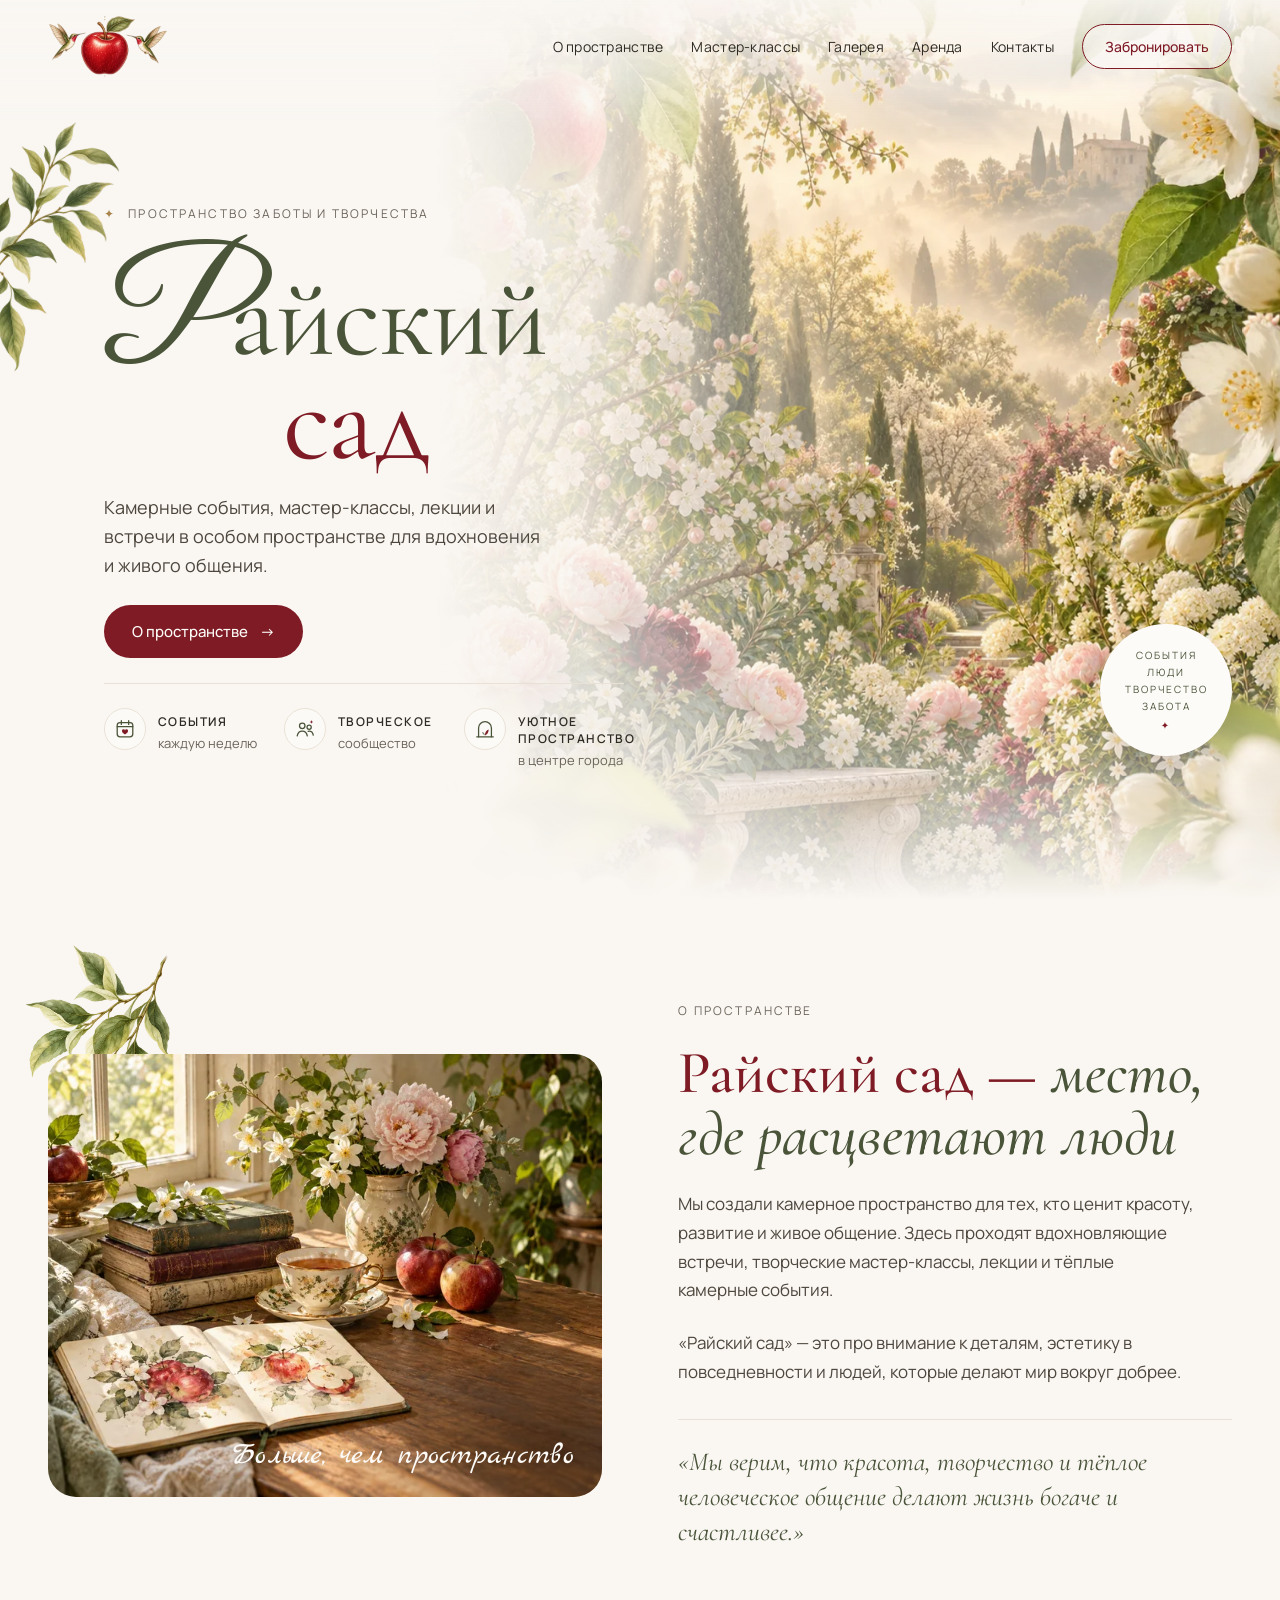
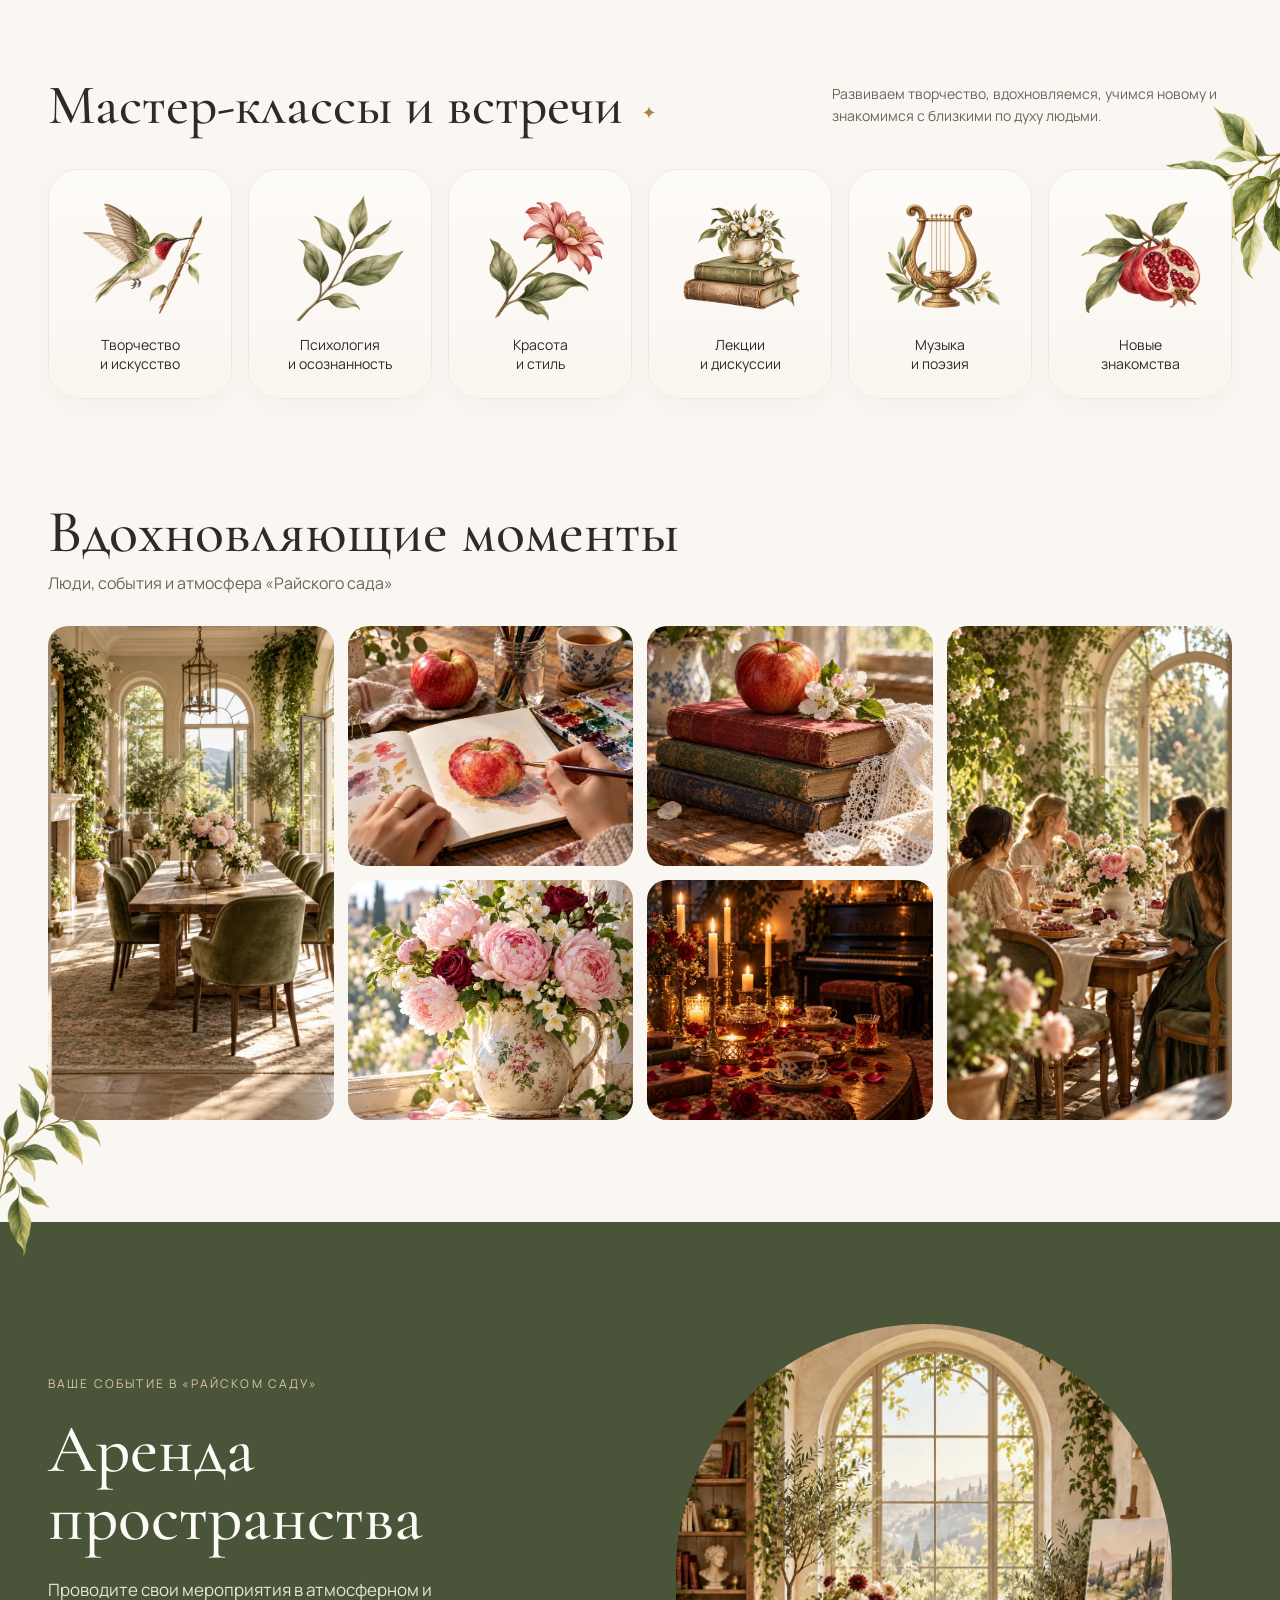
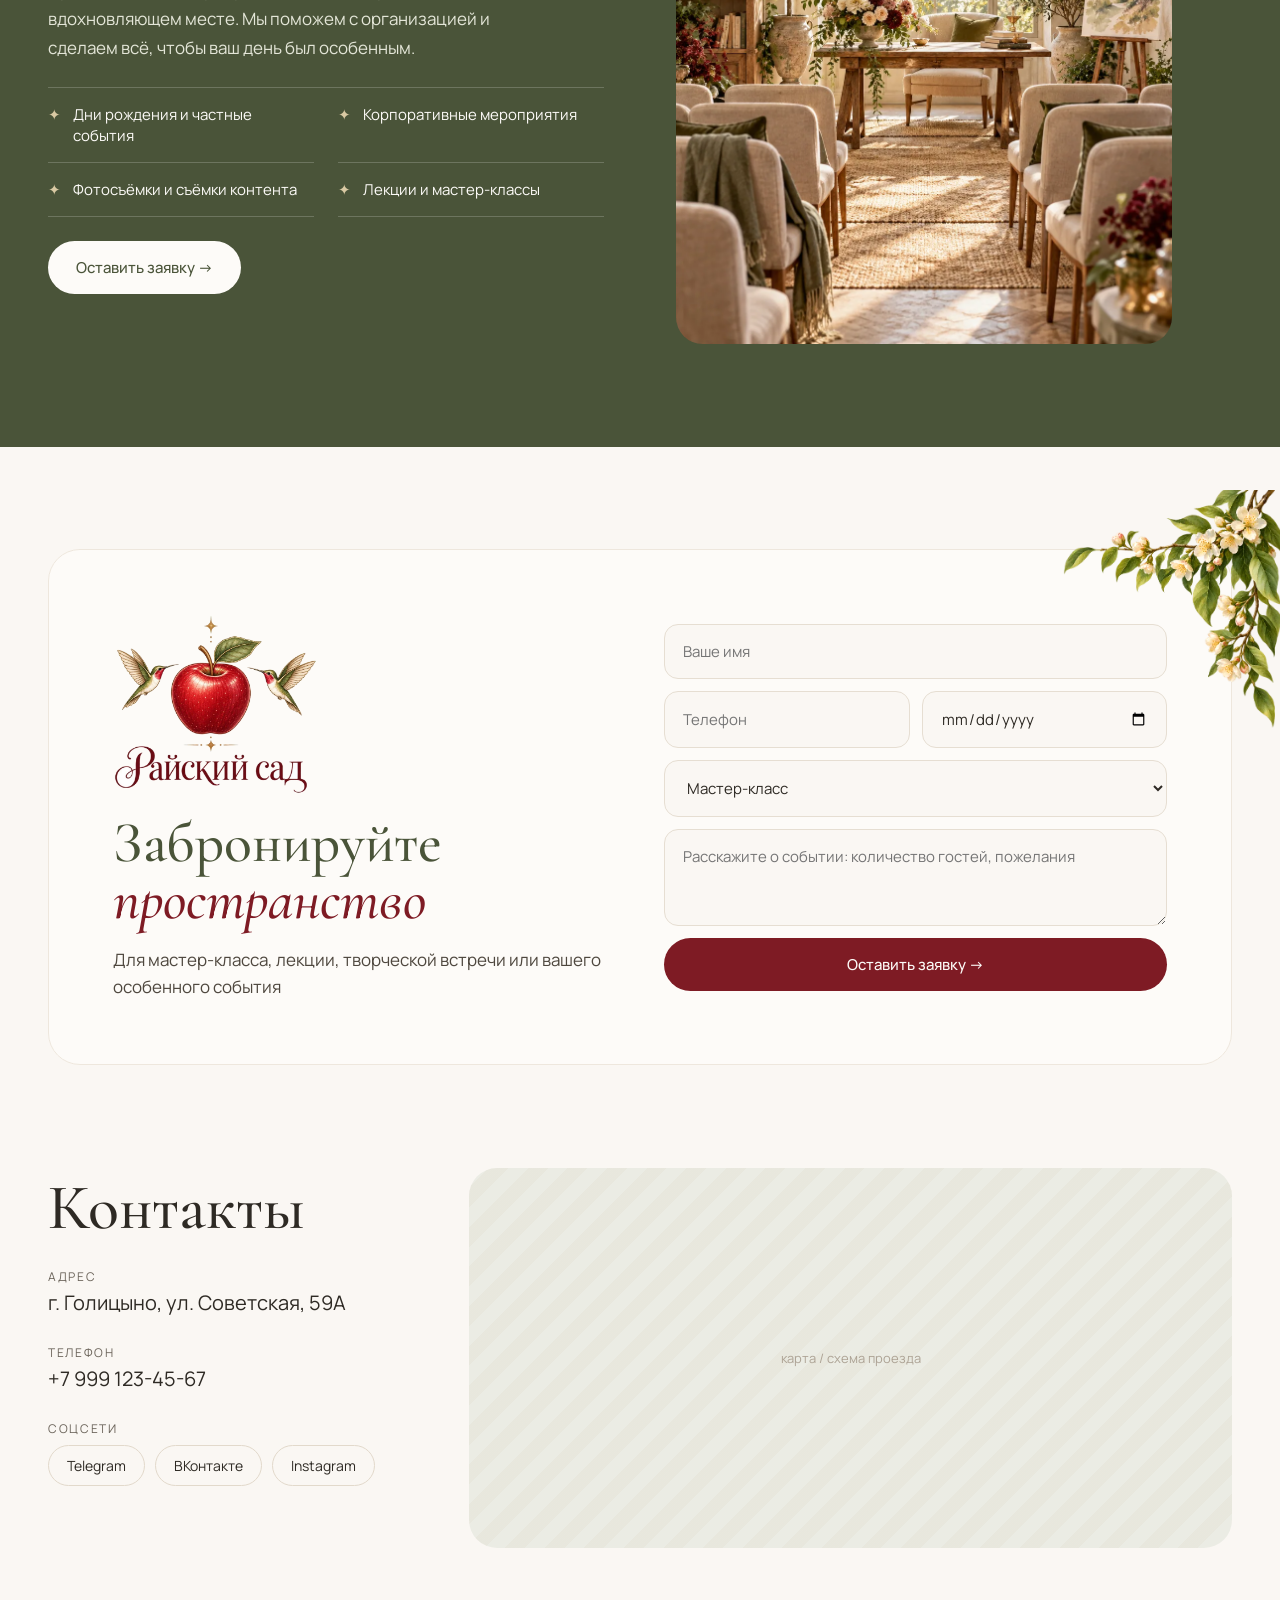
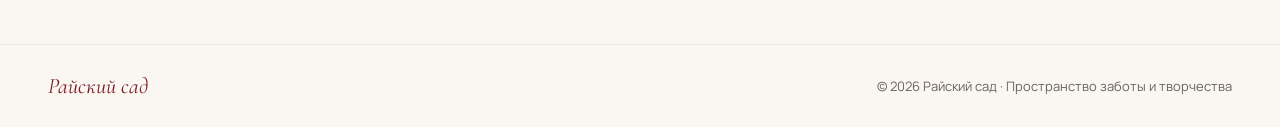
==== index.html @ fe41b74b "Сайт «Райский сад»: первая версия Главный экран с садом и параллаксом, блоки о пространстве, мастер-" ====
<!DOCTYPE html>
<html lang="ru">
<head>
<meta charset="utf-8">
<meta name="viewport" content="width=device-width, initial-scale=1">
<title>Райский сад · Пространство заботы и творчества</title>
<meta name="description" content="Камерные события, мастер-классы, лекции и встречи в пространстве «Райский сад». Аренда зала для частных и корпоративных мероприятий.">
<link rel="icon" type="image/png" href="assets/favicon.png">
<link rel="preconnect" href="https://fonts.googleapis.com">
<link rel="preconnect" href="https://fonts.gstatic.com" crossorigin>
<link href="https://fonts.googleapis.com/css2?family=Cormorant+Garamond:ital,wght@0,400;0,500;0,600;1,400;1,500&family=Manrope:wght@400;500;600&family=Marck+Script&family=Bodoni+Moda:opsz,wght@6..96,400;6..96,500&family=Great+Vibes&display=swap" rel="stylesheet">
<link rel="stylesheet" href="styles.css?v=1790683665">
<link rel="preload" as="image" href="images/garden/bg.webp" imagesrcset="images/garden/bg-sm.webp 640w, images/garden/bg.webp 1122w" imagesizes="(max-width: 960px) 100vw, 66vw">
<script>document.documentElement.classList.add('js')</script>
</head>
<body>

<!--
  ФОТО: чтобы поставить снимок, положите файл в папку images/
  и вставьте внутрь нужного блока .media тег <img src="images/имя.jpg" alt="описание">.
  Пока <img> нет, блок показывает подпись-заглушку из data-ph.
-->

<header class="header" id="header">
  <div class="wrap header__inner">
    <nav class="nav nav--left" id="navLeft" aria-label="Основное меню">
      <a href="#about">О пространстве</a>
      <a href="#formats">Мастер-классы</a>
    </nav>
    <a href="#top" class="brand" aria-label="Райский сад, на главную">
      <img class="brand__logo" src="assets/logo-emblem.webp" alt="" width="360" height="186">
    </a>
    <div class="header__right">
      <nav class="nav nav--right" id="navRight" aria-label="Дополнительное меню">
        <a href="#gallery">Галерея</a>
        <a href="#rent">Аренда</a>
        <a href="#contacts">Контакты</a>
      </nav>
      <a href="#booking" class="btn btn--outline btn--sm header__cta">Забронировать</a>
      <button class="burger" id="burger" aria-label="Меню" aria-expanded="false" aria-controls="navLeft navRight"><span></span><span></span><span></span></button>
    </div>
  </div>
</header>

<main id="top">

  <!-- Главный экран -->
  <section class="wrap hero has-deco" id="hero">
    <div class="petals" id="petals" aria-hidden="true"></div>
    <img class="deco deco--hero-left" src="images/deco/branch-left.webp" alt="" aria-hidden="true">
    <div class="hero__text">
      <div class="eyebrow hero__eyebrow"><span class="star">✦</span>Пространство заботы и творчества</div>
      <h1 class="hero__title" aria-label="Райский сад"><span aria-hidden="true"><span class="hero__swash">Р</span>айский</span><span aria-hidden="true">сад</span></h1>
      <p class="hero__lead">Камерные события, мастер-классы, лекции и встречи в особом пространстве для вдохновения и живого общения.</p>
      <div class="hero__actions">
        <a href="#about" class="btn btn--primary">О пространстве <span>→</span></a>
      </div>
      <div class="hero__facts">
        <div class="fact"><span class="fact__icon"><svg class="fact__svg" viewBox="0 0 24 24" aria-hidden="true"><rect x="3.5" y="5" width="17" height="15.5" rx="3"/><path d="M3.5 9.5h17M8 3v4M16 3v4"/><path class="fact__accent" d="M12 18c-2.3-1.5-3.3-2.7-3.3-3.9a1.65 1.65 0 0 1 3.3-.45 1.65 1.65 0 0 1 3.3.45c0 1.2-1 2.4-3.3 3.9z"/></svg></span><div><div class="fact__title">События</div><div class="fact__sub">каждую неделю</div></div></div>
        <div class="fact"><span class="fact__icon"><svg class="fact__svg" viewBox="0 0 24 24" aria-hidden="true"><circle cx="9" cy="8.5" r="3"/><path d="M3.5 19.5c.6-3.3 2.8-5.2 5.5-5.2s4.9 1.9 5.5 5.2"/><circle cx="16.5" cy="10" r="2.3"/><path d="M15.4 14.5c.4-.1.8-.1 1.1-.1 2.3 0 4 1.5 4.5 4.3"/><path class="fact__accent" d="M19 2.2l.55 1.55 1.55.55-1.55.55L19 6.4l-.55-1.55-1.55-.55 1.55-.55z"/></svg></span><div><div class="fact__title">Творческое</div><div class="fact__sub">сообщество</div></div></div>
        <div class="fact"><span class="fact__icon"><svg class="fact__svg" viewBox="0 0 24 24" aria-hidden="true"><path d="M5 20.5V11a7 7 0 0 1 14 0v9.5"/><path d="M3 20.5h18"/><path class="fact__accent" d="M12 19c-.1-3.4 1.6-5.7 4-6.5 0 3.2-1.6 5.5-4 6.5z"/><path class="fact__accent fact__accent--soft" d="M12 19c-.4-2.2-1.6-3.6-3.1-4 .1 2 1.2 3.3 3.1 4z"/></svg></span><div><div class="fact__title">Уютное пространство</div><div class="fact__sub">в центре города</div></div></div>
      </div>
    </div>
    <div class="hero__visual">
      <div class="hero__art">
      <div class="hero__photo garden" id="garden">
        <div class="garden__layer garden__layer--bg" data-mouse="8" data-scroll=".12">
          <img class="garden__img" src="images/garden/bg.webp" srcset="images/garden/bg-sm.webp 640w, images/garden/bg.webp 1122w" sizes="(max-width: 960px) 100vw, 66vw" alt="Цветущий сад в утреннем свете" fetchpriority="high">
        </div>
        <div class="garden__layer garden__layer--mid" data-mouse="18" data-scroll=".05">
          <img class="garden__img" src="images/garden/mid.webp" srcset="images/garden/mid-sm.webp 640w, images/garden/mid.webp 1122w" sizes="(max-width: 960px) 100vw, 66vw" alt="">
        </div>
        <div class="garden__light" aria-hidden="true"></div>
        <div class="garden__layer garden__layer--fg" data-mouse="34" data-scroll="-.06">
          <img class="garden__img" src="images/garden/fg.webp" srcset="images/garden/fg-sm.webp 640w, images/garden/fg.webp 1122w" sizes="(max-width: 960px) 100vw, 66vw" alt="">
        </div>
      </div>
      </div>
      <div class="hero__seal" aria-hidden="true">
        <span>СОБЫТИЯ</span><span>ЛЮДИ</span><span>ТВОРЧЕСТВО</span><span>ЗАБОТА</span><span>✦</span>
      </div>
    </div>
  </section>

  <!-- О пространстве -->
  <section class="wrap about has-deco" id="about">
    <img class="deco deco--about-left" src="images/deco/branch-right.webp" alt="" aria-hidden="true" loading="lazy">
    <div class="media about__photo">
      <img src="images/about/about.webp" srcset="images/about/about-sm.webp 720w, images/about/about.webp 1400w" sizes="(max-width: 960px) 92vw, 45vw" alt="Стол у окна: старые книги, чашка чая, яблоки, пионы и жасмин, раскрытый скетчбук с акварелью" loading="lazy" width="1400" height="1120">
      <span class="about__caption">Больше, чем пространство</span>
    </div>
    <div class="about__text">
      <div class="eyebrow">О пространстве</div>
      <h2 class="h2 about__title">Райский сад — <em>место, где расцветают люди</em></h2>
      <p class="lead">Мы создали камерное пространство для тех, кто ценит красоту, развитие и живое общение. Здесь проходят вдохновляющие встречи, творческие мастер-классы, лекции и тёплые камерные события.</p>
      <p class="lead">«Райский сад» — это про внимание к деталям, эстетику в повседневности и людей, которые делают мир вокруг добрее.</p>
      <blockquote class="about__quote">«Мы верим, что красота, творчество и тёплое человеческое общение делают жизнь богаче и счастливее.»</blockquote>
    </div>
  </section>

  <!-- Форматы -->
  <section class="wrap section has-deco" id="formats">
    <img class="deco deco--formats-right" src="images/deco/branch-right.webp" alt="" aria-hidden="true" loading="lazy">
    <div class="dirs-head">
      <h2 class="h2 dirs-head__title">Мастер-классы и встречи <span class="star">✦</span></h2>
      <p class="dirs-head__text">Развиваем творчество, вдохновляемся, учимся новому и знакомимся с близкими по духу людьми.</p>
    </div>
    <div class="dirs">
      <a href="#booking" class="dir">
        <img class="dir__icon" src="images/icons/art.webp" alt="" loading="lazy" width="360" height="360">
        <span class="dir__title">Творчество<br>и искусство</span>
      </a>
      <a href="#booking" class="dir">
        <img class="dir__icon" src="images/icons/psychology.webp" alt="" loading="lazy" width="360" height="360">
        <span class="dir__title">Психология<br>и осознанность</span>
      </a>
      <a href="#booking" class="dir">
        <img class="dir__icon" src="images/icons/beauty.webp" alt="" loading="lazy" width="360" height="360">
        <span class="dir__title">Красота<br>и стиль</span>
      </a>
      <a href="#booking" class="dir">
        <img class="dir__icon" src="images/icons/lectures.webp" alt="" loading="lazy" width="360" height="360">
        <span class="dir__title">Лекции<br>и дискуссии</span>
      </a>
      <a href="#booking" class="dir">
        <img class="dir__icon" src="images/icons/music.webp" alt="" loading="lazy" width="360" height="360">
        <span class="dir__title">Музыка<br>и поэзия</span>
      </a>
      <a href="#booking" class="dir">
        <img class="dir__icon" src="images/icons/people.webp" alt="" loading="lazy" width="360" height="360">
        <span class="dir__title">Новые<br>знакомства</span>
      </a>
    </div>
  </section>

  <!-- Галерея -->
  <section class="wrap gallery-section has-deco" id="gallery">
    <img class="deco deco--gallery-left" src="images/deco/branch-left.webp" alt="" aria-hidden="true" loading="lazy">
    <div class="gallery-head">
      <h2 class="h2">Вдохновляющие моменты</h2>
      <p>Люди, события и атмосфера «Райского сада»</p>
    </div>
    <div class="gallery">
      <div class="media tall"><img src="images/gallery/hall.webp" alt="Светлый зал с арочными окнами, длинным столом и цветами" loading="lazy" width="760" height="1140"></div>
      <div class="media"><img src="images/gallery/workshop.webp" alt="Мастер-класс: рисуем акварелью яблоко в скетчбуке" loading="lazy" width="760" height="760"></div>
      <div class="media"><img src="images/gallery/books.webp" alt="Стопка старых книг с красным яблоком и цветком яблони" loading="lazy" width="760" height="760"></div>
      <div class="media tall"><img src="images/gallery/guests.webp" alt="Гости за длинным столом с чаем и цветами" loading="lazy" width="760" height="1140"></div>
      <div class="media"><img src="images/gallery/flowers.webp" alt="Букет пионов, роз и жасмина в фарфоровом кувшине" loading="lazy" width="760" height="760"></div>
      <div class="media"><img src="images/gallery/candles.webp" alt="Вечер при свечах: стол с чаем, лепестки роз и пианино" loading="lazy" width="760" height="760"></div>
    </div>
  </section>

  <!-- Аренда -->
  <section class="rent" id="rent">
    <div class="wrap section rent__inner">
      <div class="rent__text">
        <div class="eyebrow">Ваше событие в «Райском саду»</div>
        <h2 class="h2">Аренда пространства</h2>
        <p class="lead">Проводите свои мероприятия в атмосферном и вдохновляющем месте. Мы поможем с организацией и сделаем всё, чтобы ваш день был особенным.</p>
        <ul class="rent__list">
          <li>Дни рождения и частные события</li>
          <li>Корпоративные мероприятия</li>
          <li>Фотосъёмки и съёмки контента</li>
          <li>Лекции и мастер-классы</li>
        </ul>
        <a href="#booking" class="btn btn--light">Оставить заявку →</a>
      </div>
      <div class="media rent__photo"><img src="images/rent/rent.webp" srcset="images/rent/rent-sm.webp 560w, images/rent/rent.webp 1000w" sizes="(max-width: 960px) 92vw, 45vw" alt="Зал с арочным окном, подготовленный к лекции: ряды кресел, стол с цветами и мольберт с картиной" loading="lazy" width="1000" height="1250"></div>
    </div>
  </section>

  <!-- Заявка -->
  <section class="wrap section" id="booking">
    <div class="booking">
      <img class="deco deco--booking-corner deco--front" src="images/deco/blossom-corner.webp" alt="" aria-hidden="true" loading="lazy">
      <div class="booking__intro">
        <img class="booking__logo" src="assets/logo-full.webp" alt="Райский сад" width="720" height="635" loading="lazy">
        <div>
          <h2 class="h2 booking__title">Забронируйте <em>пространство</em></h2>
          <p>Для мастер-класса, лекции, творческой встречи или вашего особенного события</p>
        </div>
      </div>
      <div>
        <form class="form" id="bookingForm">
          <input class="field full" name="name" required placeholder="Ваше имя" autocomplete="name">
          <input class="field" name="phone" type="tel" required placeholder="Телефон" autocomplete="tel">
          <input class="field" name="date" type="date" aria-label="Дата">
          <select class="field full" name="type" aria-label="Формат события">
            <option>Мастер-класс</option>
            <option>Лекция</option>
            <option>Творческая встреча</option>
            <option>День рождения или частное событие</option>
            <option>Корпоративное мероприятие</option>
            <option>Фотосъёмка</option>
          </select>
          <textarea class="field full" name="message" rows="3" placeholder="Расскажите о событии: количество гостей, пожелания"></textarea>
          <button type="submit" class="btn btn--primary btn--block full">Оставить заявку →</button>
        </form>
        <div class="thanks" id="bookingThanks" hidden>
          <div class="thanks__title">Спасибо!</div>
          <p>Заявка отправлена. Мы свяжемся с вами в течение дня, чтобы обсудить детали.</p>
          <button type="button" class="btn btn--ghost btn--sm" id="bookingReset">Отправить ещё одну</button>
        </div>
      </div>
    </div>
  </section>

  <!-- Контакты -->
  <section class="wrap contacts" id="contacts">
    <div class="contacts__info">
      <h2 class="h2">Контакты</h2>
      <div class="contact">
        <div class="contact__label">Адрес</div>
        <div class="contact__value">г. Голицыно, ул. Советская, 59А</div>
      </div>
      <div class="contact">
        <div class="contact__label">Телефон</div>
        <a class="contact__value" href="tel:+79991234567">+7 999 123-45-67</a>
      </div>
      <div class="contact">
        <div class="contact__label">Соцсети</div>
        <div class="socials">
          <a href="#">Telegram</a>
          <a href="#">ВКонтакте</a>
          <a href="#">Instagram</a>
        </div>
      </div>
    </div>
    <div class="media contacts__map" data-ph="карта / схема проезда"></div>
  </section>

</main>

<footer class="footer">
  <div class="wrap footer__inner">
    <span class="footer__name">Райский сад</span>
    <span>© 2026 Райский сад · Пространство заботы и творчества</span>
  </div>
</footer>

<script src="script.js?v=1790680932"></script>
</body>
</html>
---- styles.css ----
/* ===== Токены ===== */
:root {
  --bg: #FAF7F3;
  --paper: #FDFBF8;
  --ink: #2E2A24;
  --text: #4E473E;
  --muted: #6B645A;
  --wine: #7E1B24;
  --wine-dark: #62141C;
  --olive: #4A5439;
  --olive-dark: #3D4630;
  --olive-light: #EBECE4;
  --gold: #A8834A;
  --sand: #D9C9A3;
  --line: #EEE7DD;
  --line-2: #E9E1D5;
  --border: #E2D9CB;
  --field: #E6DED2;
  --ph: #F0EBE3;
  --chip: #F3EEE6;

  --serif: 'Cormorant Garamond', Georgia, serif;
  --sans: Manrope, system-ui, sans-serif;
  --script: 'Marck Script', cursive;

  --wrap: 1280px;
  --gutter: clamp(16px, 4vw, 48px);
  --section-y: clamp(56px, 8vw, 104px);
}

/* ===== База ===== */
*, *::before, *::after { box-sizing: border-box; }
html { scroll-behavior: smooth; scroll-padding-top: 90px; }
html, body { overflow-x: clip; }
body {
  margin: 0;
  background: var(--bg);
  color: var(--ink);
  font-family: var(--sans);
  -webkit-font-smoothing: antialiased;
}
a { color: var(--wine); text-decoration: none; transition: color .2s, background .2s, border-color .2s; }
img { display: block; max-width: 100%; }
input, select, textarea, button { font-family: inherit; }
h1, h2, h3, p, blockquote { margin: 0; }
[hidden] { display: none !important; }

.wrap { max-width: var(--wrap); margin: 0 auto; padding-left: var(--gutter); padding-right: var(--gutter); }
.section { padding-top: var(--section-y); padding-bottom: var(--section-y); }

.eyebrow { font-size: 12px; letter-spacing: .18em; text-transform: uppercase; color: var(--muted); }
.star { color: var(--gold); }
.h2 { font-family: var(--serif); font-weight: 500; font-size: clamp(44px, 5.5vw, 68px); line-height: 1; }
.lead { font-size: 17px; line-height: 1.7; color: var(--text); text-wrap: pretty; }

/* ===== Кнопки ===== */
.btn {
  display: inline-flex; align-items: center; gap: 12px;
  padding: 16px 28px; border-radius: 999px;
  font-size: 15px; font-weight: 500; cursor: pointer; border: none;
}
.btn--primary { background: var(--wine); color: var(--paper); }
.btn--primary:hover { background: var(--wine-dark); color: var(--paper); }
.btn--ghost { border: 1px solid #DDD2C2; color: var(--ink); background: none; }
.btn--ghost:hover { border-color: var(--wine); color: var(--wine); }
.btn--light { background: var(--paper); color: var(--olive); }
.btn--light:hover { background: var(--chip); color: var(--olive); }
.btn--sm { padding: 12px 22px; font-size: 14px; gap: 10px; }
.btn--block { width: 100%; justify-content: center; }

/* ===== Фото / заглушки ===== */
.media { position: relative; overflow: hidden; background: var(--ph); }
.media > img { width: 100%; height: 100%; object-fit: cover; }
.media[data-ph]:not(:has(img))::after {
  content: attr(data-ph);
  position: absolute; inset: 0;
  display: flex; align-items: center; justify-content: center;
  padding: 16px; text-align: center;
  font-size: 13px; color: #ADA395;
  background: repeating-linear-gradient(135deg, transparent 0 14px, rgba(168,131,74,.045) 14px 28px);
}

/* ===== Шапка ===== */
:root { --header-h: 92px; }
.header {
  position: fixed; top: 0; left: 0; right: 0; z-index: 20;
  transition: background .35s, box-shadow .35s, border-color .35s;
  border-bottom: 1px solid transparent;
}
/* над садом: без фона, только лёгкая дымка для читаемости меню */
.header::before {
  content: ''; position: absolute; inset: 0 0 -40px; z-index: -1; pointer-events: none;
  background: linear-gradient(to bottom, rgba(250,247,243,.85), rgba(250,247,243,0));
  transition: opacity .35s;
}
.header.is-scrolled {
  background: rgba(250,247,243,.94);
  backdrop-filter: blur(12px); -webkit-backdrop-filter: blur(12px);
  border-bottom-color: var(--line);
  box-shadow: 0 6px 24px rgba(60,40,20,.05);
}
.header.is-scrolled::before { opacity: 0; }
.header__inner {
  display: flex; align-items: center; gap: 28px;
  height: var(--header-h); transition: height .35s;
}
.header.is-scrolled .header__inner { height: 66px; }

.brand { display: block; line-height: 0; }
.brand__logo { height: 62px; width: auto; transition: height .35s, transform .35s; }
.brand:hover .brand__logo { transform: scale(1.04); }
.header.is-scrolled .brand__logo { height: 42px; }

.header__right { display: flex; align-items: center; justify-content: flex-end; gap: 28px; }
.nav { display: flex; gap: 28px; font-size: 14px; letter-spacing: .02em; }
/* логотип слева, оба меню справа читаются как одно */
.brand { order: 0; margin-right: auto; }
.nav--left { order: 1; }
.header__right { order: 2; }
.nav a { position: relative; color: var(--ink); padding: 6px 0; }
.nav a::after {
  content: ''; position: absolute; left: 0; right: 0; bottom: 0; height: 1px;
  background: var(--wine); transform: scaleX(0); transform-origin: left; transition: transform .3s;
}
.nav a:hover, .nav a.is-active { color: var(--wine); }
.nav a:hover::after, .nav a.is-active::after { transform: scaleX(1); }

.btn--outline { border: 1px solid var(--wine); color: var(--wine); background: rgba(253,251,248,.6); }
.btn--outline:hover { background: var(--wine); color: var(--paper); }

.burger { display: none; width: 44px; height: 44px; border: 1px solid var(--border); border-radius: 50%; background: rgba(253,251,248,.7); cursor: pointer; padding: 0; }
.burger span { display: block; width: 18px; height: 1.5px; background: var(--ink); margin: 4px auto; transition: transform .25s, opacity .25s; }
.header.is-open .burger span:nth-child(1) { transform: translateY(5.5px) rotate(45deg); }
.header.is-open .burger span:nth-child(2) { opacity: 0; }
.header.is-open .burger span:nth-child(3) { transform: translateY(-5.5px) rotate(-45deg); }

/* ===== Главный экран ===== */
.hero {
  display: grid; grid-template-columns: minmax(0, 640px); align-content: center;
  min-height: 100svh;
  padding-top: calc(var(--header-h) + clamp(16px, 4svh, 48px)); padding-bottom: clamp(32px, 6svh, 72px);
}
.hero__text { display: flex; flex-direction: column; gap: clamp(18px, 2.8svh, 28px); padding-left: var(--hero-pad); }
:root { --hero-pad: clamp(0px, calc((100vw - 1000px) * .2), 76px); }
.hero__eyebrow { display: flex; align-items: center; gap: 12px; }
.hero__title {
  font-family: 'Bodoni Moda', var(--serif); font-weight: 400;
  font-size: clamp(60px, min(9vw, 13.5svh), 128px); line-height: .9; letter-spacing: -.01em;
  padding-top: .12em;
}
.hero__title > span { display: block; }
.hero__title > span:first-child { color: var(--olive); }
.hero__title > span:last-child { color: var(--wine); padding-left: 1.55em; }
.hero__swash {
  font-family: 'Great Vibes', cursive; font-weight: 400;
  font-size: 1.32em; line-height: 0; vertical-align: -.03em;
  margin-right: -.1em;
}
.hero__lead { max-width: 440px; font-size: 18px; line-height: 1.6; color: var(--text); text-wrap: pretty; }
.hero__actions { display: flex; gap: 14px; flex-wrap: wrap; }
.hero__facts {
  display: grid; grid-template-columns: repeat(3, minmax(0, 1fr)); gap: 20px;
  padding-top: 24px; border-top: 1px solid var(--line-2); max-width: 520px;
}
.fact { display: flex; align-items: flex-start; gap: 12px; }
.fact__icon {
  flex-shrink: 0; width: 42px; height: 42px; border-radius: 50%;
  display: grid; place-items: center;
  background: rgba(253,251,248,.75); border: 1px solid var(--line-2);
  transition: border-color .3s, transform .3s;
}
.fact:hover .fact__icon { border-color: var(--gold); transform: translateY(-2px); }
.fact__svg { width: 22px; height: 22px; fill: none; stroke: var(--olive); stroke-width: 1.4; stroke-linecap: round; stroke-linejoin: round; }
.fact__svg .fact__accent { fill: var(--wine); stroke: none; }
.fact__svg .fact__accent--soft { fill: var(--olive); opacity: .7; }
.fact__title { padding-top: 5px; font-size: 12px; letter-spacing: .12em; text-transform: uppercase; font-weight: 600; }
.fact__sub { font-size: 13px; color: var(--muted); margin-top: 4px; }

/* сад справа, до края окна; влево и вниз растворяется в фоне */
.hero__visual {
  position: absolute; z-index: -2; top: 0; bottom: 0;
  left: 34%; right: calc((100% - 100vw) / 2);
}
.hero__art {
  position: absolute; inset: 0;
  -webkit-mask-image: linear-gradient(to right, transparent 0, rgba(0,0,0,.18) 18%, rgba(0,0,0,.6) 36%, rgba(0,0,0,.92) 52%, #000 62%), linear-gradient(to bottom, rgba(0,0,0,.35) 0, #000 12%, #000 70%, transparent 100%);
  -webkit-mask-composite: source-in;
  mask-image: linear-gradient(to right, transparent 0, rgba(0,0,0,.18) 18%, rgba(0,0,0,.6) 36%, rgba(0,0,0,.92) 52%, #000 62%), linear-gradient(to bottom, rgba(0,0,0,.35) 0, #000 12%, #000 70%, transparent 100%);
  mask-composite: intersect;
}
.hero__photo { position: absolute; inset: 0; }
.hero__seal {
  position: absolute; bottom: 16%; right: clamp(24px, calc((100vw - 1280px) / 2 + 48px), 400px); z-index: 3;
  width: 132px; height: 132px; border-radius: 50%; background: var(--paper);
  display: flex; flex-direction: column; align-items: center; justify-content: center; gap: 3px;
  font-size: 10px; letter-spacing: .2em; color: var(--olive);
  box-shadow: 0 10px 30px rgba(60,40,20,.10);
}
.hero__seal span:last-child { color: var(--wine); margin-top: 2px; }

/* ===== О пространстве ===== */
.about {
  display: grid; grid-template-columns: repeat(auto-fit, minmax(min(100%, 420px), 1fr));
  gap: clamp(32px, 6vw, 80px); align-items: center;
  padding-top: clamp(56px, 8vw, 112px); padding-bottom: clamp(56px, 8vw, 112px);
}
.about__photo { aspect-ratio: 5 / 4; border-radius: 28px; }
/* мягкое затемнение в углу под надписью */
.about__photo:has(img)::before {
  content: ''; position: absolute; inset: 0; z-index: 1; pointer-events: none;
  background: radial-gradient(ellipse 70% 55% at 100% 100%, rgba(45, 28, 16, .45), rgba(45, 28, 16, 0) 70%);
}
.about__caption {
  position: absolute; right: 28px; bottom: 22px; z-index: 2;
  font-family: var(--script); font-size: 30px; color: var(--paper);
  text-shadow: 0 2px 12px rgba(0,0,0,.35); pointer-events: none;
}
.about__text { display: flex; flex-direction: column; gap: 24px; }
.about__title { font-size: clamp(40px, 5vw, 60px); line-height: 1.02; color: var(--wine); }
.about__title em { color: var(--olive); }
.about__quote {
  margin-top: 8px; padding-top: 24px; border-top: 1px solid var(--line-2);
  font-family: var(--serif); font-style: italic; font-size: 26px; line-height: 1.35; color: var(--olive);
}
/* ===== Форматы (направления) ===== */
/* идёт сразу за «О пространстве» на том же фоне: верхний отступ меньше */
#formats { padding-top: clamp(8px, 2vw, 32px); }
.dirs-head {
  display: grid; grid-template-columns: auto minmax(0, 1fr);
  align-items: center; gap: 16px 48px; margin-bottom: 36px;
}
.dirs-head__title { font-size: clamp(38px, 4.4vw, 56px); }
.dirs-head__title .star { font-family: var(--sans); font-size: .32em; vertical-align: middle; margin-left: .3em; }
.dirs-head__text { max-width: 400px; justify-self: end; font-size: 14px; line-height: 1.6; color: var(--muted); }

.dirs { display: grid; grid-template-columns: repeat(6, minmax(0, 1fr)); gap: 16px; }
.dir {
  display: flex; flex-direction: column; align-items: center; text-align: center;
  padding: 22px 14px 24px;
  background: linear-gradient(180deg, #FDFBF8 0%, #FAF5EF 100%);
  border: 1px solid #F0E9E0; border-radius: 30px;
  color: var(--ink);
  box-shadow: 0 1px 0 rgba(255,255,255,.8) inset, 0 6px 20px rgba(90,60,30,.04);
  transition: transform .3s, box-shadow .3s, border-color .3s;
}
.dir:hover { color: var(--ink); transform: translateY(-4px); border-color: #E8DCCD; box-shadow: 0 16px 36px rgba(90,60,30,.10); }
.dir__icon { width: 100%; max-width: 132px; height: auto; aspect-ratio: 1; object-fit: contain; transition: transform .4s; }
.dir:hover .dir__icon { transform: scale(1.05) rotate(-2deg); }
.dir__title { margin-top: 12px; font-size: 14px; line-height: 1.35; }

/* ===== Галерея ===== */
.gallery-section { padding-bottom: var(--section-y); }
.gallery-head { margin-bottom: 32px; }
.gallery-head h2 { font-size: clamp(40px, 5vw, 60px); }
.gallery-head p { margin-top: 10px; font-size: 16px; color: var(--muted); }
.gallery { display: grid; grid-template-columns: repeat(4, minmax(0, 1fr)); grid-auto-rows: 240px; gap: 14px; }
.gallery .media { border-radius: 20px; }
.gallery .tall { grid-row: span 2; }

/* ===== Аренда ===== */
.rent { background: var(--olive); color: var(--paper); }
.rent__inner {
  display: grid; grid-template-columns: repeat(auto-fit, minmax(min(100%, 420px), 1fr));
  gap: clamp(32px, 6vw, 72px); align-items: center;
}
.rent__text { display: flex; flex-direction: column; gap: 24px; align-items: flex-start; }
.rent .eyebrow { color: var(--sand); }
.rent .lead { color: #E4E6D8; max-width: 500px; }
.rent__list {
  list-style: none; margin: 0; padding: 0; width: 100%;
  display: grid; grid-template-columns: repeat(2, minmax(0, 1fr)); gap: 0 24px;
  border-top: 1px solid rgba(251,248,242,.2);
}
.rent__list li { padding: 16px 0; border-bottom: 1px solid rgba(251,248,242,.2); display: flex; gap: 12px; font-size: 15px; }
.rent__list li::before { content: '✦'; color: var(--sand); }
.rent__photo { aspect-ratio: 4 / 5; max-height: 620px; border-radius: 260px 260px 28px 28px; background: #5B6548; }
.rent__photo[data-ph]:not(:has(img))::after { color: #B9BFA8; }

/* ===== Заявка ===== */
.booking {
  position: relative;
  background: var(--paper); border: 1px solid var(--line); border-radius: 32px;
  padding: clamp(28px, 5vw, 64px);
  display: grid; grid-template-columns: repeat(auto-fit, minmax(min(100%, 360px), 1fr));
  gap: 48px; align-items: center;
}
.booking__intro { display: flex; flex-direction: column; gap: 20px; align-items: flex-start; }
.booking__logo { width: clamp(170px, 16vw, 220px); height: auto; flex-shrink: 0; }
.booking__intro div { display: flex; flex-direction: column; gap: 16px; }
.booking__title { font-size: clamp(40px, 4.5vw, 60px); color: var(--olive); }
.booking__title em { color: var(--wine); }
.booking__intro p { font-size: 17px; line-height: 1.6; color: var(--text); }

.form { display: grid; grid-template-columns: repeat(2, minmax(0, 1fr)); gap: 12px; }
.form .full { grid-column: span 2; }
.field {
  width: 100%; min-width: 0;
  padding: 16px 18px; border-radius: 14px;
  border: 1px solid var(--field); background: var(--bg);
  font-size: 15px; color: var(--ink); outline: none;
  transition: border-color .2s;
}
.field:focus { border-color: var(--wine); }
textarea.field { resize: vertical; }

.thanks { display: flex; flex-direction: column; gap: 14px; align-items: flex-start; padding: 24px 0; }
.thanks__title { font-family: var(--script); font-size: 36px; color: var(--wine); }
.thanks p { font-size: 17px; line-height: 1.6; color: var(--text); }

/* ===== Контакты ===== */
.contacts {
  display: grid; grid-template-columns: minmax(0, 1fr) minmax(0, 2fr); gap: 40px; align-items: stretch;
  padding-bottom: clamp(56px, 8vw, 96px);
}
.contacts__info { display: flex; flex-direction: column; gap: 28px; padding: 8px 0; }
.contacts__info .h2 { font-size: clamp(44px, 5vw, 64px); }
.contact { display: flex; flex-direction: column; gap: 4px; }
.contact__label { font-size: 12px; letter-spacing: .14em; text-transform: uppercase; color: var(--muted); }
.contact__value { font-size: 20px; color: var(--ink); }
a.contact__value:hover { color: var(--wine); }
.contact__note { font-size: 15px; color: var(--muted); }
.socials { display: flex; gap: 10px; flex-wrap: wrap; margin-top: 4px; }
.socials a { padding: 10px 18px; border: 1px solid var(--border); border-radius: 999px; font-size: 14px; color: var(--ink); }
.socials a:hover { border-color: var(--wine); color: var(--wine); }
.contacts__map { min-height: 380px; border-radius: 28px; background: var(--olive-light); }

/* ===== Подвал ===== */
.footer { border-top: 1px solid var(--line); }
.footer__inner {
  display: flex; justify-content: space-between; align-items: center; gap: 16px; flex-wrap: wrap;
  padding-top: 28px; padding-bottom: 28px; font-size: 13px; color: var(--muted);
}
.footer__name { font-family: var(--serif); font-style: italic; font-size: 22px; color: var(--wine); }

/* ===== Адаптив ===== */

/* ===== Сад в арке: слои, параллакс, вход ===== */
.garden { overflow: hidden; background: #EFE6D6; isolation: isolate; }
.garden__layer { position: absolute; inset: -9% -6%; will-change: transform; }
.garden__layer--fg { inset: -7%; }
.garden__img { display: block; width: 100%; height: 100%; object-fit: cover; object-position: 50% 55%; }
.garden__light {
  position: absolute; inset: 0; pointer-events: none;
  background: radial-gradient(ellipse 70% 55% at 80% 6%, rgba(255, 238, 196, .6), rgba(255, 238, 196, 0) 70%);
  mix-blend-mode: screen;
  animation: glow 8s ease-in-out infinite alternate;
}
@keyframes glow { from { opacity: .55; } to { opacity: 1; } }

/* вход: сад приближается, кусты поднимаются, ветки смыкаются рамкой */
.js .garden__layer--bg .garden__img  { animation: gardenZoom 2.8s cubic-bezier(.2,.7,.2,1) both; }
.js .garden__layer--mid .garden__img { animation: gardenRise 2.4s .3s cubic-bezier(.2,.7,.2,1) both; }
.js .garden__layer--fg .garden__img  { animation: gardenFrame 2.6s .1s cubic-bezier(.2,.7,.2,1) both; }
.js .garden__light { animation: lightIn 3s .8s ease-out both, glow 8s 3.8s ease-in-out infinite alternate; }
@keyframes gardenZoom  { from { transform: scale(1.22); opacity: 0; } 30% { opacity: 1; } to { transform: none; } }
@keyframes gardenRise  { from { transform: translateY(14%); opacity: 0; } to { transform: none; opacity: 1; } }
@keyframes gardenFrame { from { transform: scale(1.45); opacity: 0; } 40% { opacity: 1; } to { transform: none; opacity: 1; } }
@keyframes lightIn     { from { opacity: 0; } to { opacity: .55; } }

/* текст: заголовок «пишется» слева направо, остальное всплывает */
.js .hero__text > * { animation: fadeUp 1s cubic-bezier(.2,.7,.2,1) both; }
.js .hero__eyebrow { animation-delay: .5s; }
.js .hero__title   { animation: none; }
.js .hero__title > span:first-child { animation: write 1.6s .7s cubic-bezier(.6,.1,.3,1) both; }
.js .hero__title > span:last-child  { animation: fadeUp 1.2s 1.7s cubic-bezier(.2,.7,.2,1) both; }
.js .hero__lead    { animation-delay: 2s; }
.js .hero__actions { animation-delay: 2.15s; }
.js .hero__facts   { animation-delay: 2.3s; }
.js .hero__seal    { animation: popIn .9s 2.4s cubic-bezier(.3,1.4,.5,1) both; }
@keyframes fadeUp { from { opacity: 0; translate: 0 24px; } to { opacity: 1; translate: none; } }
@keyframes write  { from { clip-path: inset(-40% 100% -40% -20%); } to { clip-path: inset(-40% -5% -40% -20%); } }
@keyframes popIn  { from { opacity: 0; scale: .6; } to { opacity: 1; scale: 1; } }

/* ветки вокруг прорастают от стебля */
.js .hero .deco { animation: sprout 2s var(--sprout, 1s) cubic-bezier(.2,.7,.2,1) both, sway 9s 3s ease-in-out infinite alternate; }
@keyframes sprout { from { opacity: 0; scale: .55; } to { opacity: 1; scale: 1; } }

/* пока фон сада не загрузился, всё стоит на старте */
.js .hero:not(.is-ready) *, .js .hero:not(.is-ready) .garden__img { animation-play-state: paused !important; }

/* лепестки */
.petals { position: absolute; inset: 0; z-index: 2; overflow: hidden; pointer-events: none; container-type: size; }
.petal {
  position: absolute; top: -30px; left: var(--x);
  width: var(--s); height: calc(var(--s) * .72);
  border-radius: 80% 0 80% 0;
  background: radial-gradient(circle at 28% 28%, #FFF8F4, #F5CFC9 50%, #E2A09B);
  box-shadow: 0 3px 8px rgba(126, 27, 36, .14);
  opacity: 0;
  animation: fall var(--dur) var(--delay) linear infinite;
}
.hero:not(.is-ready) .petal { animation-play-state: paused; }
@keyframes fall {
  0%   { opacity: 0;   transform: translate(0, 0) rotate(0); }
  8%   { opacity: .9; }
  30%  { transform: translate(calc(var(--drift) * .6), 30cqh) rotate(calc(var(--rot) * .3)); }
  60%  { transform: translate(calc(var(--drift) * -.2), 62cqh) rotate(calc(var(--rot) * .6)); }
  88%  { opacity: .85; }
  100% { opacity: 0;   transform: translate(var(--drift), calc(100cqh + 40px)) rotate(var(--rot)); }
}

@media (max-width: 960px) {
  :root { --hero-pad: 0px; }
  .hero { min-height: 0; padding-bottom: 0; }
  .hero__visual {
    position: relative; z-index: 0; left: auto; right: auto;
    height: min(115vw, 600px); margin: 8px calc(-1 * var(--gutter)) 0;
  }
  .hero__art {
    -webkit-mask-image: linear-gradient(to bottom, transparent 0, #000 18%, #000 76%, transparent 100%);
    mask-image: linear-gradient(to bottom, transparent 0, #000 18%, #000 76%, transparent 100%);
  }
  .hero__seal { right: var(--gutter); bottom: 22%; }
  :root { --header-h: 72px; }
  .burger { display: block; }
  .header__inner { display: flex; flex-wrap: wrap; gap: 0 12px; height: auto; min-height: var(--header-h); }
  .header.is-scrolled .header__inner { height: auto; min-height: 60px; }
  .brand { order: 1; margin-right: auto; }
  .brand__logo { height: 46px; }
  .header.is-scrolled .brand__logo { height: 38px; }
  .header__right { display: contents; }
  .header__cta { order: 2; }
  .burger { order: 3; }
  .nav { display: none; }
  .header.is-open { background: var(--bg); transition: none; box-shadow: 0 16px 40px rgba(60,40,20,.12); }
  .header.is-open::before { opacity: 0; }
  .header.is-open .nav {
    display: flex; flex-direction: column; gap: 0; width: 100%; font-size: 17px;
  }
  .header.is-open .nav--left { order: 4; padding-top: 8px; }
  .header.is-open .nav--right { order: 5; padding-bottom: 12px; }
  .header.is-open .nav a { padding: 12px 0; border-top: 1px solid var(--line); }
  .header.is-open .nav a::after { display: none; }

  .contacts { grid-template-columns: 1fr; }
  .dirs-head { grid-template-columns: 1fr; }
  .dirs-head__text { justify-self: start; }
  .dirs { grid-template-columns: repeat(3, minmax(0, 1fr)); }
  .gallery { grid-template-columns: repeat(2, minmax(0, 1fr)); grid-auto-rows: 200px; }
}

@media (max-width: 560px) {
  .hero__seal { width: 104px; height: 104px; font-size: 8px; }
  .hero__facts { gap: 12px; }
  .fact__title { font-size: 11px; letter-spacing: .06em; }
  .about__caption { font-size: 24px; right: 20px; bottom: 16px; }
  .rent__list { grid-template-columns: 1fr; }
  .dirs { grid-template-columns: repeat(2, minmax(0, 1fr)); gap: 12px; }
  .dir { border-radius: 24px; }
  .form { grid-template-columns: 1fr; }
  .form .full { grid-column: auto; }
  .gallery { grid-auto-rows: 160px; gap: 10px; }
}


/* ===== Декор: акварельные ветки ===== */
.has-deco { position: relative; isolation: isolate; }
/* ширина боковых веток: занимает поле сбоку от контента */
:root { --side-w: clamp(190px, calc((100vw - 1280px) / 2 + 170px), 380px); }
.deco {
  position: absolute; z-index: -1; pointer-events: none; user-select: none;
  height: auto; max-width: none;
  --flip: 1;
  filter: saturate(1.2) contrast(1.06);
  animation: sway 9s ease-in-out infinite alternate;
}
.deco--front { z-index: 2; }
@keyframes sway {
  from { transform: scaleX(var(--flip)) rotate(-1.2deg); }
  to   { transform: scaleX(var(--flip)) rotate(1.2deg); }
}
/* Сдвиг к краю экрана из центрированного .wrap */
.deco--hero-left, .deco--about-left, .deco--gallery-left { left: calc((100% - 100vw) / 2); transform-origin: 0 50%; }
.deco--formats-right { right: calc((100% - 100vw) / 2); transform-origin: 100% 0; }

/* ветка занимает только поле слева от текста */
.deco--hero-left { top: calc(var(--header-h) + 30px); width: var(--side-w); margin-left: calc(var(--side-w) * -.12); }
.deco--about-left { --flip: -1; transform-origin: 50% 50%; top: 6%; width: var(--side-w); margin-left: -20px; animation-duration: 11s; }
.deco--formats-right { top: 12%; width: var(--side-w); margin-right: -30px; animation-delay: -6s; }
.deco--gallery-left { bottom: -40px; width: calc(var(--side-w) * .85); margin-left: -10px; animation-delay: -3s; }
.deco--booking-corner { top: -60px; right: -50px; width: clamp(170px, 17vw, 260px); transform-origin: 100% 0; animation-delay: -5s; }

@media (max-width: 960px) {
  .deco--about-left, .deco--gallery-left { display: none; }
  :root { --side-w: 170px; }
  .deco--formats-right { top: auto; bottom: -60px; margin-right: -50px; }
}
@media (max-width: 560px) {
  .fact { flex-direction: column; gap: 8px; }
  .fact__title { padding-top: 0; }
  .header__cta { padding: 10px 16px; font-size: 13px; }
  .deco--hero-left { top: 250px; width: 120px; margin-left: -88px; }
  .deco--formats-right { display: none; }
  .deco--booking-corner { width: 120px; top: -30px; right: -16px; }
}

@media (prefers-reduced-motion: reduce) {
  .deco, .js .hero .deco, .js .hero *, .garden__img, .garden__light { animation: none !important; }
  .petals { display: none; }
  html { scroll-behavior: auto; }
  * { transition: none !important; }
}
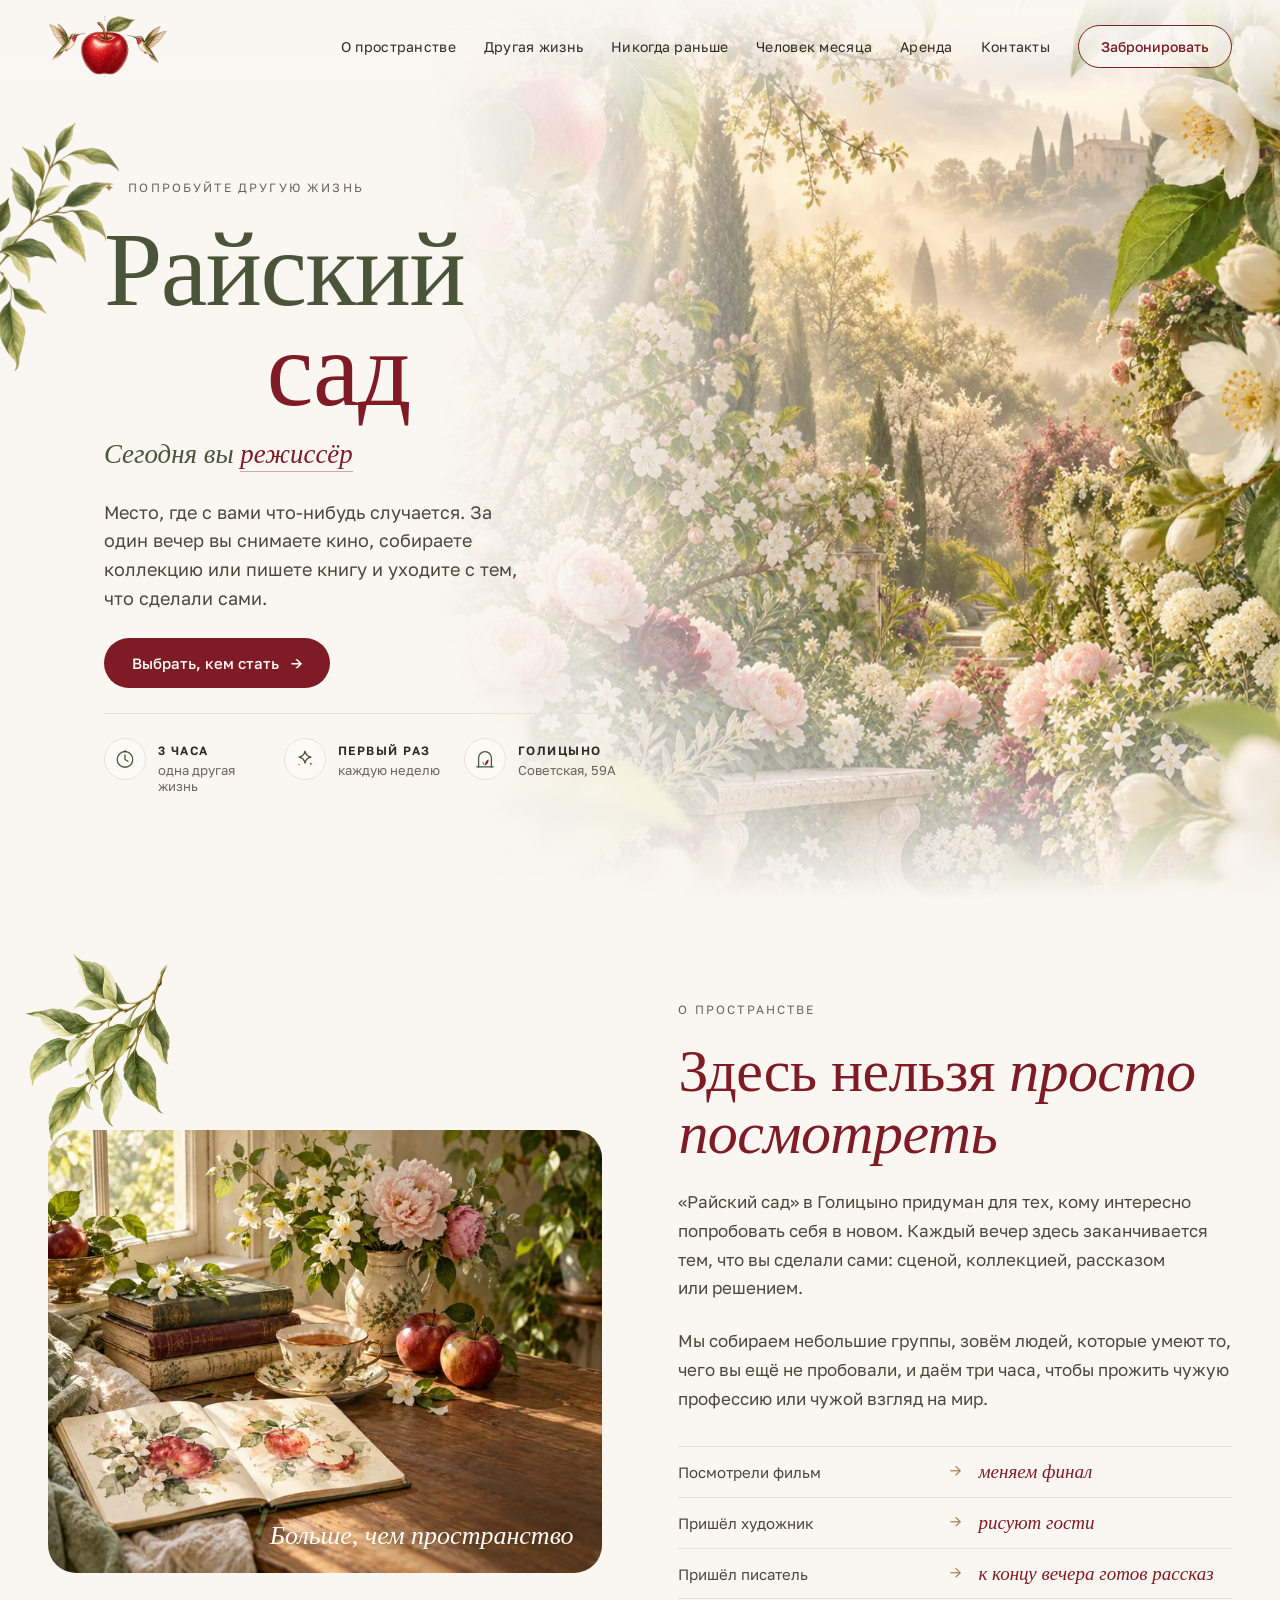
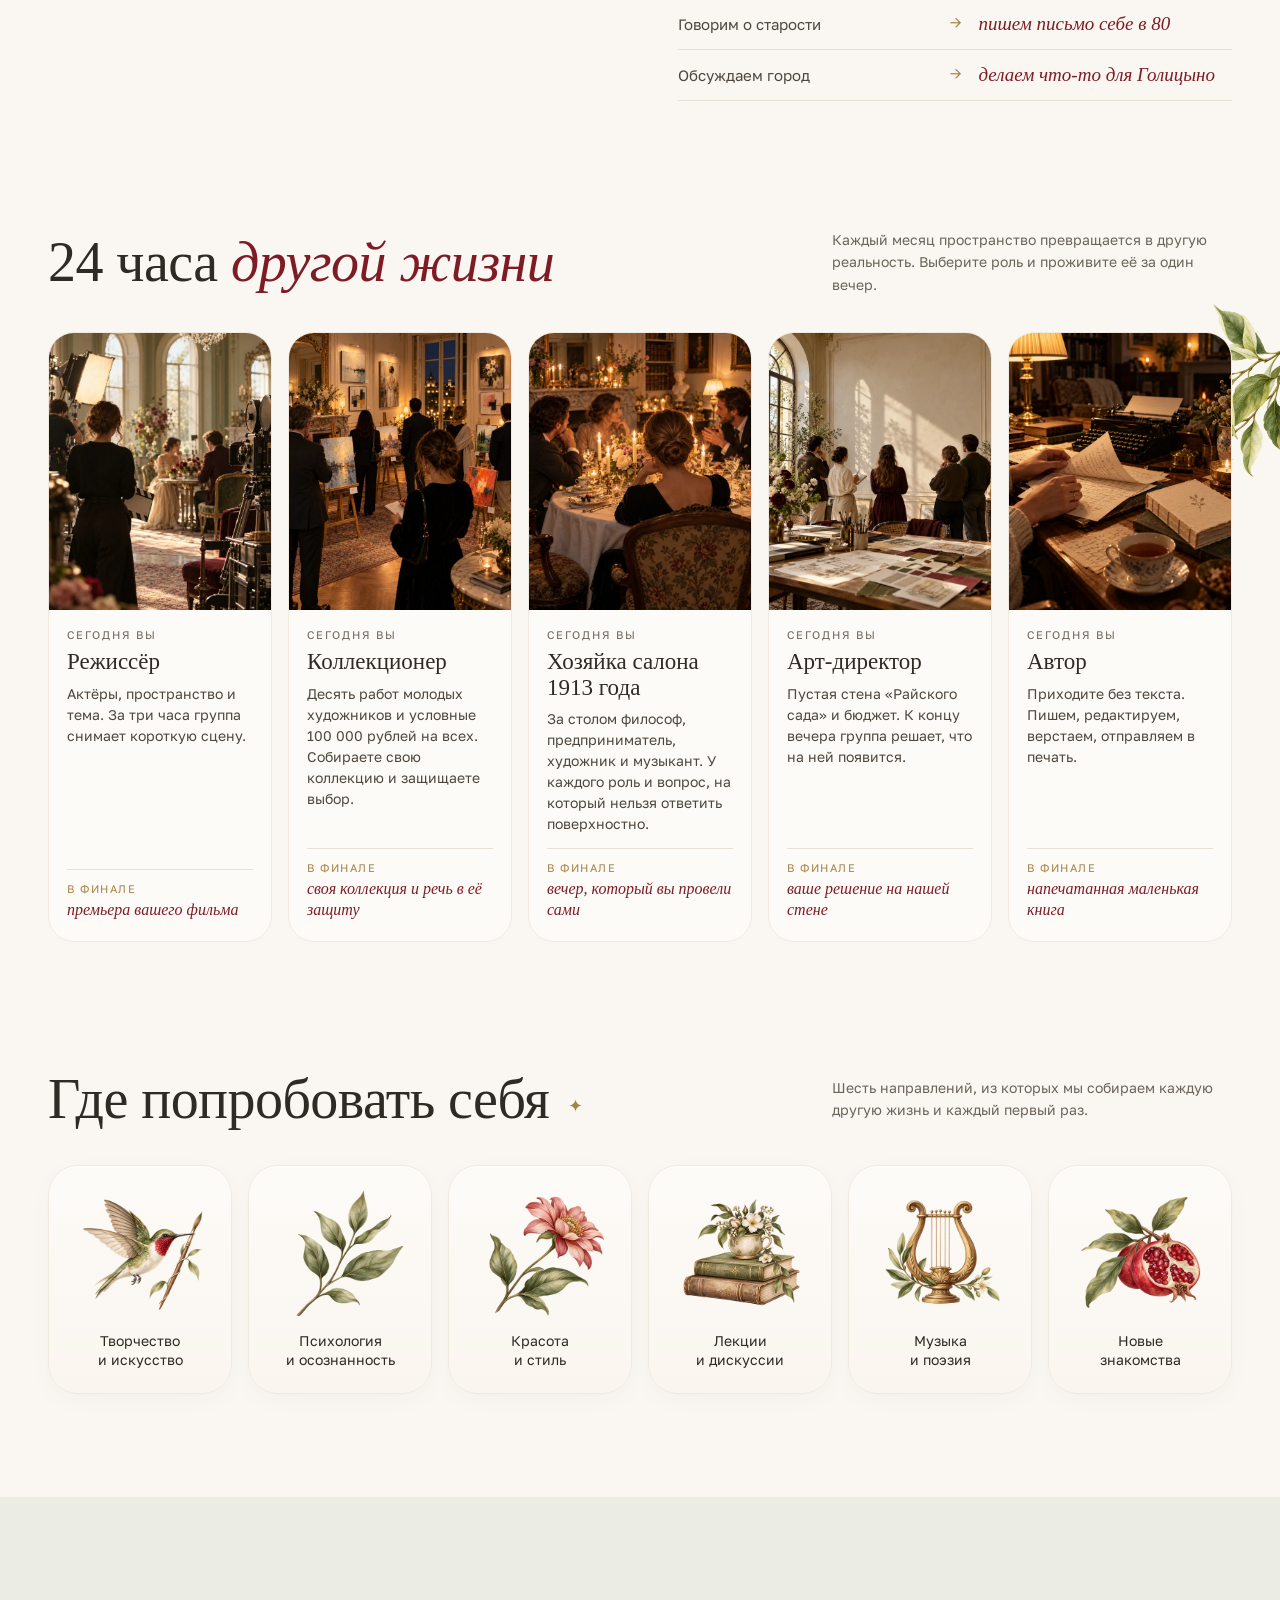
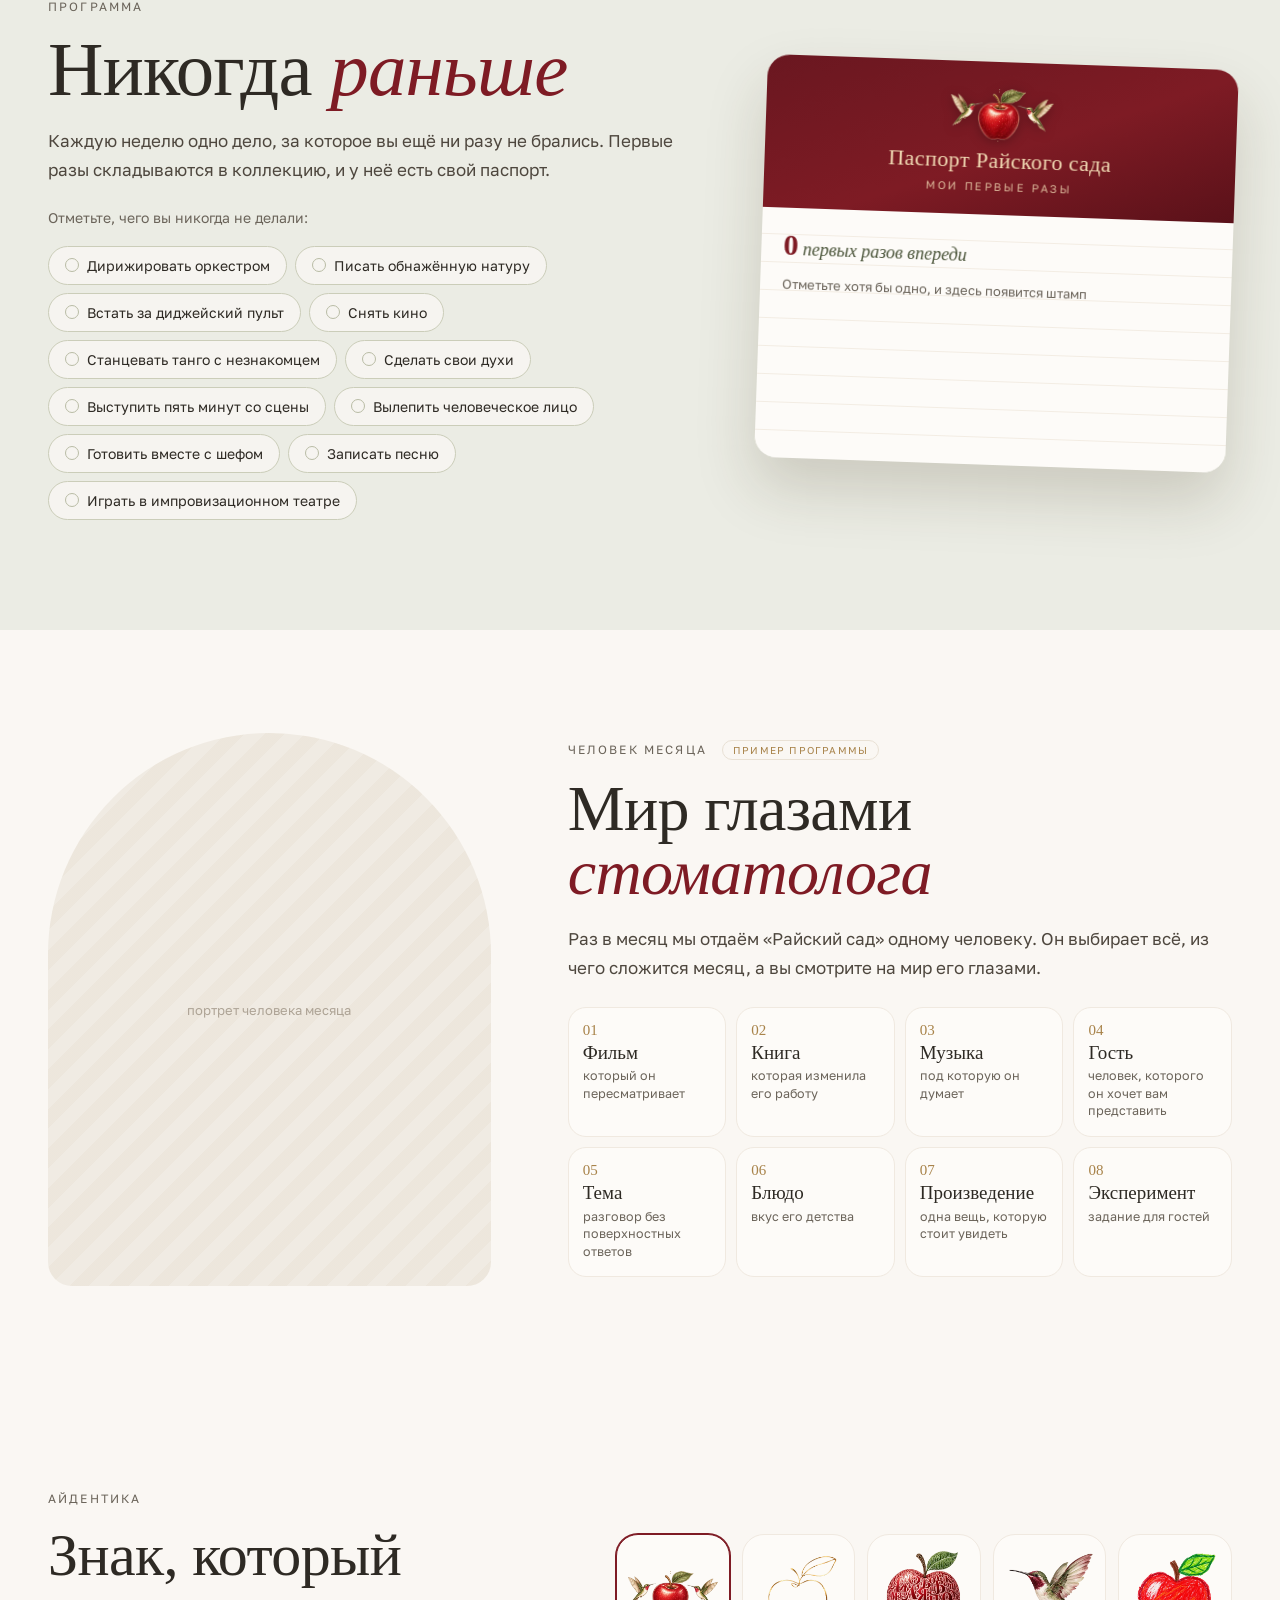
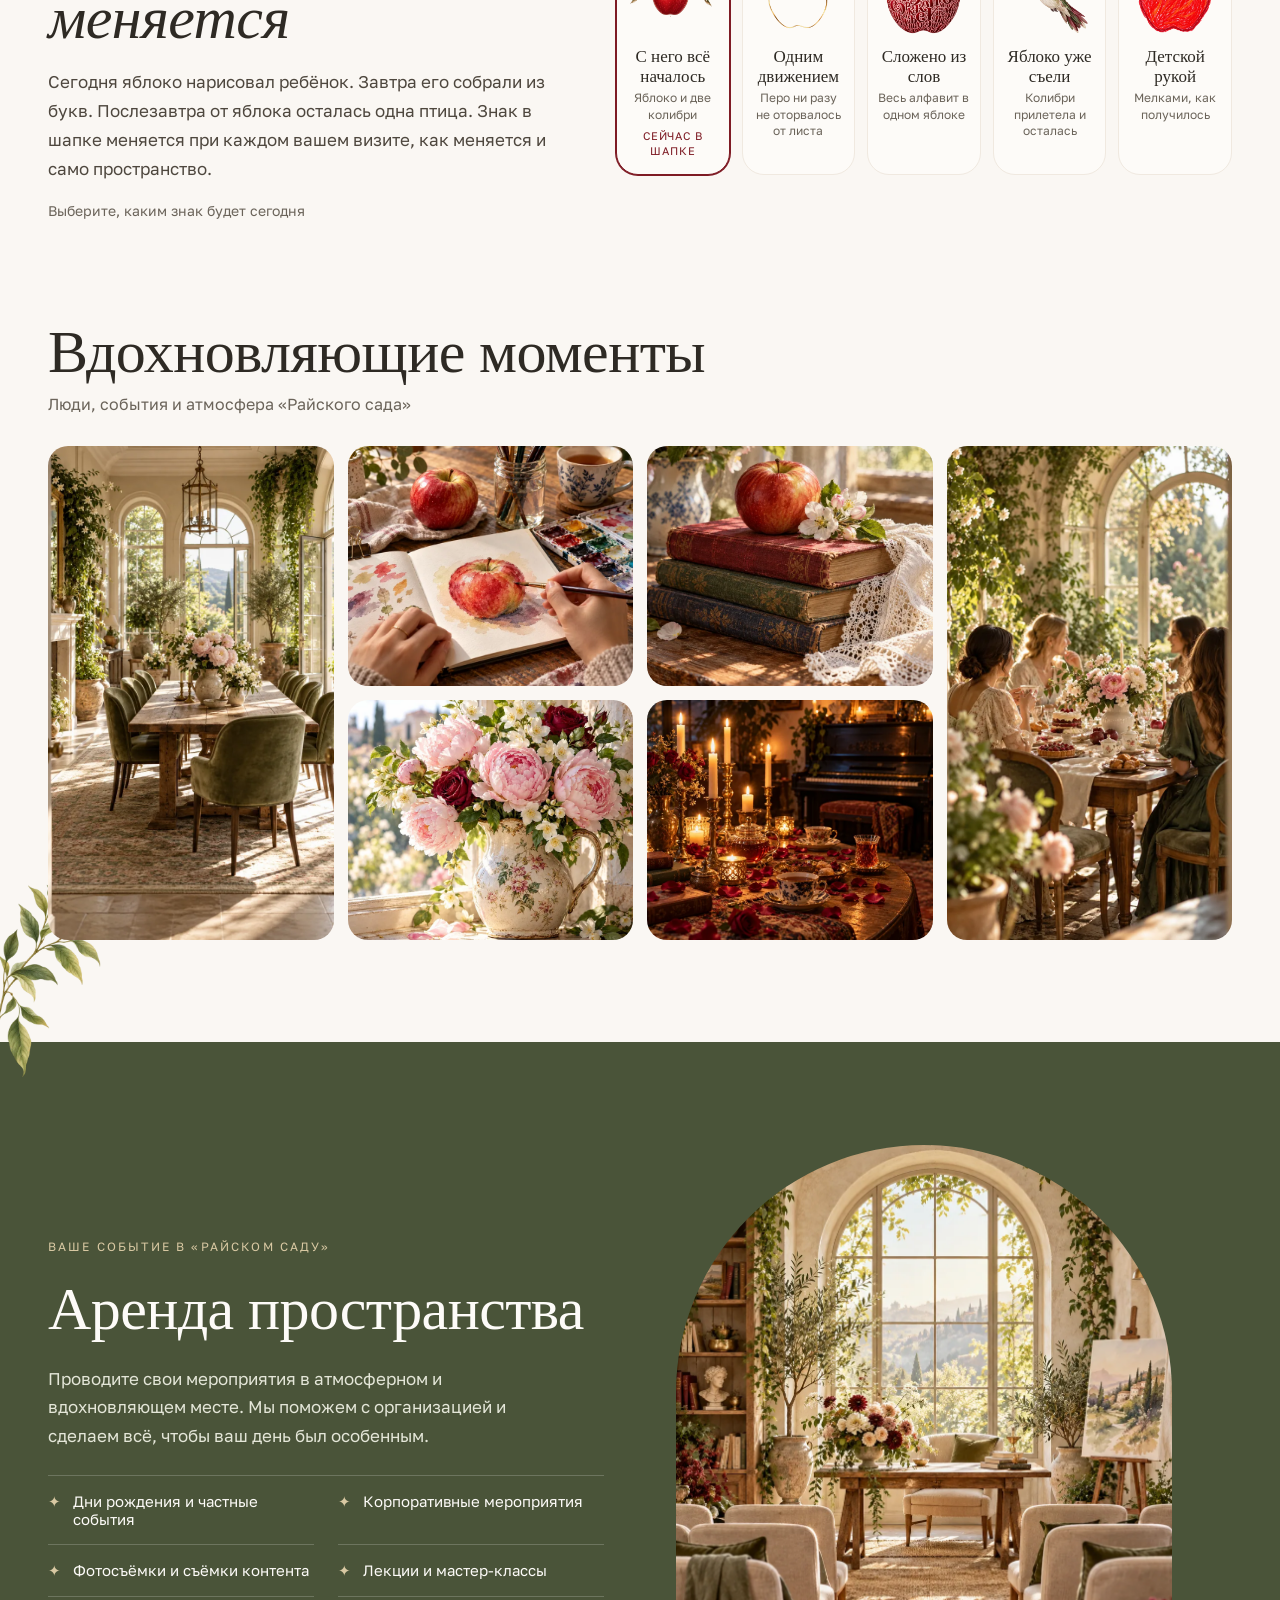
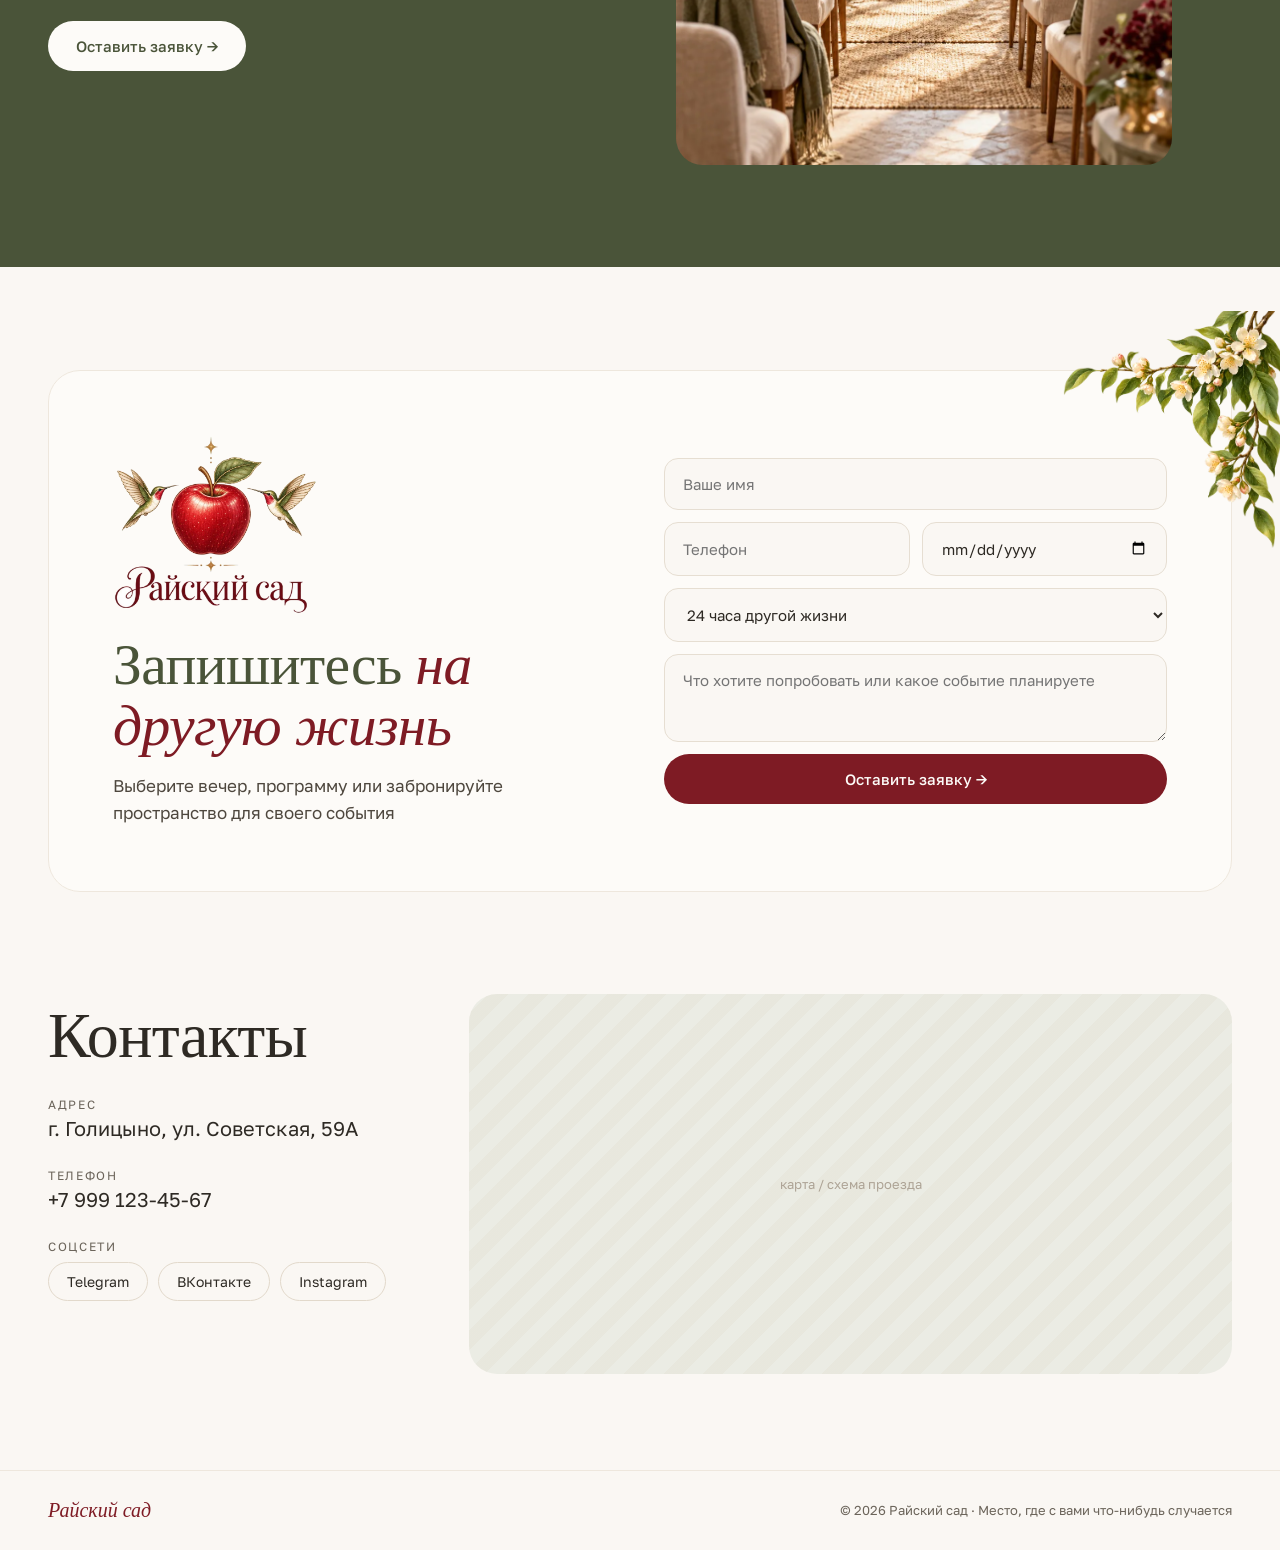
==== commit 24d949cf: "Новый концепт: другая жизнь, первые разы, человек месяца Главный экран со сменяющейся ролью, блоки «" ====
--- a/index.html
+++ b/index.html
@@ -3,13 +3,13 @@
 <head>
 <meta charset="utf-8">
 <meta name="viewport" content="width=device-width, initial-scale=1">
-<title>Райский сад · Пространство заботы и творчества</title>
-<meta name="description" content="Камерные события, мастер-классы, лекции и встречи в пространстве «Райский сад». Аренда зала для частных и корпоративных мероприятий.">
+<title>Райский сад · Место, где с вами что-нибудь случается</title>
+<meta name="description" content="Попробуйте другую жизнь. «Райский сад» в Голицыно: вечера, где вы на три часа становитесь режиссёром, коллекционером или автором, программа «Никогда раньше» и аренда пространства.">
 <link rel="icon" type="image/png" href="assets/favicon.png">
 <link rel="preconnect" href="https://fonts.googleapis.com">
 <link rel="preconnect" href="https://fonts.gstatic.com" crossorigin>
-<link href="https://fonts.googleapis.com/css2?family=Cormorant+Garamond:ital,wght@0,400;0,500;0,600;1,400;1,500&family=Manrope:wght@400;500;600&family=Marck+Script&family=Bodoni+Moda:opsz,wght@6..96,400;6..96,500&family=Great+Vibes&display=swap" rel="stylesheet">
-<link rel="stylesheet" href="styles.css?v=1790683665">
+<link href="https://fonts.googleapis.com/css2?family=Old+Standard+TT:ital,wght@0,400;0,700;1,400&family=Golos+Text:wght@400;500;600&display=swap" rel="stylesheet">
+<link rel="stylesheet" href="styles.css?v=1790686670">
 <link rel="preload" as="image" href="images/garden/bg.webp" imagesrcset="images/garden/bg-sm.webp 640w, images/garden/bg.webp 1122w" imagesizes="(max-width: 960px) 100vw, 66vw">
 <script>document.documentElement.classList.add('js')</script>
 </head>
@@ -25,14 +25,25 @@
   <div class="wrap header__inner">
     <nav class="nav nav--left" id="navLeft" aria-label="Основное меню">
       <a href="#about">О пространстве</a>
-      <a href="#formats">Мастер-классы</a>
+      <a href="#roles">Другая жизнь</a>
+      <a href="#never">Никогда раньше</a>
     </nav>
     <a href="#top" class="brand" aria-label="Райский сад, на главную">
-      <img class="brand__logo" src="assets/logo-emblem.webp" alt="" width="360" height="186">
+      <img class="brand__logo" id="brandLogo" src="assets/logo-emblem.webp" alt="" width="360" height="186">
+      <script>
+        // знак меняется при каждом визите
+        (function () {
+          var v = ['classic', 'line', 'letters', 'bird', 'child'], i = 0;
+          try { i = (parseInt(localStorage.getItem('rs-emblem') || '-1', 10) + 1) % v.length; localStorage.setItem('rs-emblem', i); } catch (e) {}
+          var img = document.getElementById('brandLogo');
+          img.dataset.i = i;
+          if (i) { img.src = 'assets/emblem/' + v[i] + '.webp'; img.width = 320; img.height = 320; }
+        })();
+      </script>
     </a>
     <div class="header__right">
       <nav class="nav nav--right" id="navRight" aria-label="Дополнительное меню">
-        <a href="#gallery">Галерея</a>
+        <a href="#person">Человек месяца</a>
         <a href="#rent">Аренда</a>
         <a href="#contacts">Контакты</a>
       </nav>
@@ -49,16 +60,17 @@
     <div class="petals" id="petals" aria-hidden="true"></div>
     <img class="deco deco--hero-left" src="images/deco/branch-left.webp" alt="" aria-hidden="true">
     <div class="hero__text">
-      <div class="eyebrow hero__eyebrow"><span class="star">✦</span>Пространство заботы и творчества</div>
-      <h1 class="hero__title" aria-label="Райский сад"><span aria-hidden="true"><span class="hero__swash">Р</span>айский</span><span aria-hidden="true">сад</span></h1>
-      <p class="hero__lead">Камерные события, мастер-классы, лекции и встречи в особом пространстве для вдохновения и живого общения.</p>
+      <div class="eyebrow hero__eyebrow"><span class="star">✦</span>Попробуйте другую жизнь</div>
+      <h1 class="hero__title" aria-label="Райский сад"><span aria-hidden="true">Райский</span><span aria-hidden="true">сад</span></h1>
+      <p class="hero__role">Сегодня вы <span class="hero__role-word" id="roleWord">режиссёр</span></p>
+      <p class="hero__lead">Место, где с вами что-нибудь случается. За один вечер вы снимаете кино, собираете коллекцию или пишете книгу и уходите с тем, что сделали сами.</p>
       <div class="hero__actions">
-        <a href="#about" class="btn btn--primary">О пространстве <span>→</span></a>
+        <a href="#roles" class="btn btn--primary">Выбрать, кем стать <span>→</span></a>
       </div>
       <div class="hero__facts">
-        <div class="fact"><span class="fact__icon"><svg class="fact__svg" viewBox="0 0 24 24" aria-hidden="true"><rect x="3.5" y="5" width="17" height="15.5" rx="3"/><path d="M3.5 9.5h17M8 3v4M16 3v4"/><path class="fact__accent" d="M12 18c-2.3-1.5-3.3-2.7-3.3-3.9a1.65 1.65 0 0 1 3.3-.45 1.65 1.65 0 0 1 3.3.45c0 1.2-1 2.4-3.3 3.9z"/></svg></span><div><div class="fact__title">События</div><div class="fact__sub">каждую неделю</div></div></div>
-        <div class="fact"><span class="fact__icon"><svg class="fact__svg" viewBox="0 0 24 24" aria-hidden="true"><circle cx="9" cy="8.5" r="3"/><path d="M3.5 19.5c.6-3.3 2.8-5.2 5.5-5.2s4.9 1.9 5.5 5.2"/><circle cx="16.5" cy="10" r="2.3"/><path d="M15.4 14.5c.4-.1.8-.1 1.1-.1 2.3 0 4 1.5 4.5 4.3"/><path class="fact__accent" d="M19 2.2l.55 1.55 1.55.55-1.55.55L19 6.4l-.55-1.55-1.55-.55 1.55-.55z"/></svg></span><div><div class="fact__title">Творческое</div><div class="fact__sub">сообщество</div></div></div>
-        <div class="fact"><span class="fact__icon"><svg class="fact__svg" viewBox="0 0 24 24" aria-hidden="true"><path d="M5 20.5V11a7 7 0 0 1 14 0v9.5"/><path d="M3 20.5h18"/><path class="fact__accent" d="M12 19c-.1-3.4 1.6-5.7 4-6.5 0 3.2-1.6 5.5-4 6.5z"/><path class="fact__accent fact__accent--soft" d="M12 19c-.4-2.2-1.6-3.6-3.1-4 .1 2 1.2 3.3 3.1 4z"/></svg></span><div><div class="fact__title">Уютное пространство</div><div class="fact__sub">в центре города</div></div></div>
+        <div class="fact"><span class="fact__icon"><svg class="fact__svg" viewBox="0 0 24 24" aria-hidden="true"><circle cx="12" cy="12.5" r="8.5"/><path d="M12 7.5v5l3.2 2"/><path class="fact__accent" d="M12 1.6l.5 1.4 1.4.5-1.4.5-.5 1.4-.5-1.4-1.4-.5 1.4-.5z"/></svg></span><div><div class="fact__title">3 часа</div><div class="fact__sub">одна другая жизнь</div></div></div>
+        <div class="fact"><span class="fact__icon"><svg class="fact__svg" viewBox="0 0 24 24" aria-hidden="true"><path d="M12 3.5c.7 3.8 2.7 5.8 6.5 6.5-3.8.7-5.8 2.7-6.5 6.5-.7-3.8-2.7-5.8-6.5-6.5 3.8-.7 5.8-2.7 6.5-6.5z"/><path class="fact__accent" d="M18.5 15.5l.45 1.3 1.3.45-1.3.45-.45 1.3-.45-1.3-1.3-.45 1.3-.45z"/><path class="fact__accent fact__accent--soft" d="M5.5 16.5l.35 1 1 .35-1 .35-.35 1-.35-1-1-.35 1-.35z"/></svg></span><div><div class="fact__title">Первый раз</div><div class="fact__sub">каждую неделю</div></div></div>
+        <div class="fact"><span class="fact__icon"><svg class="fact__svg" viewBox="0 0 24 24" aria-hidden="true"><path d="M5 20.5V11a7 7 0 0 1 14 0v9.5"/><path d="M3 20.5h18"/><path class="fact__accent" d="M12 19c-.1-3.4 1.6-5.7 4-6.5 0 3.2-1.6 5.5-4 6.5z"/><path class="fact__accent fact__accent--soft" d="M12 19c-.4-2.2-1.6-3.6-3.1-4 .1 2 1.2 3.3 3.1 4z"/></svg></span><div><div class="fact__title">Голицыно</div><div class="fact__sub">Советская, 59А</div></div></div>
       </div>
     </div>
     <div class="hero__visual">
@@ -75,9 +87,6 @@
           <img class="garden__img" src="images/garden/fg.webp" srcset="images/garden/fg-sm.webp 640w, images/garden/fg.webp 1122w" sizes="(max-width: 960px) 100vw, 66vw" alt="">
         </div>
       </div>
-      </div>
-      <div class="hero__seal" aria-hidden="true">
-        <span>СОБЫТИЯ</span><span>ЛЮДИ</span><span>ТВОРЧЕСТВО</span><span>ЗАБОТА</span><span>✦</span>
       </div>
     </div>
   </section>
@@ -91,19 +100,80 @@
     </div>
     <div class="about__text">
       <div class="eyebrow">О пространстве</div>
-      <h2 class="h2 about__title">Райский сад — <em>место, где расцветают люди</em></h2>
-      <p class="lead">Мы создали камерное пространство для тех, кто ценит красоту, развитие и живое общение. Здесь проходят вдохновляющие встречи, творческие мастер-классы, лекции и тёплые камерные события.</p>
-      <p class="lead">«Райский сад» — это про внимание к деталям, эстетику в повседневности и людей, которые делают мир вокруг добрее.</p>
-      <blockquote class="about__quote">«Мы верим, что красота, творчество и тёплое человеческое общение делают жизнь богаче и счастливее.»</blockquote>
+      <h2 class="h2 about__title">Здесь нельзя <em>просто посмотреть</em></h2>
+      <p class="lead">«Райский сад» в Голицыно придуман для тех, кому интересно попробовать себя в новом. Каждый вечер здесь заканчивается тем, что вы сделали сами: сценой, коллекцией, рассказом или решением.</p>
+      <p class="lead">Мы собираем небольшие группы, зовём людей, которые умеют то, чего вы ещё не пробовали, и даём три часа, чтобы прожить чужую профессию или чужой взгляд на мир.</p>
+      <ul class="rules" aria-label="Как у нас принято">
+        <li><span>Посмотрели фильм</span><em>меняем финал</em></li>
+        <li><span>Пришёл художник</span><em>рисуют гости</em></li>
+        <li><span>Пришёл писатель</span><em>к концу вечера готов рассказ</em></li>
+        <li><span>Говорим о старости</span><em>пишем письмо себе в 80</em></li>
+        <li><span>Обсуждаем город</span><em>делаем что-то для Голицыно</em></li>
+      </ul>
+    </div>
+  </section>
+
+  <!-- 24 часа другой жизни -->
+  <section class="wrap section has-deco" id="roles">
+    <img class="deco deco--formats-right" src="images/deco/branch-right.webp" alt="" aria-hidden="true" loading="lazy">
+    <div class="dirs-head">
+      <h2 class="h2 dirs-head__title">24 часа <em>другой жизни</em></h2>
+      <p class="dirs-head__text">Каждый месяц пространство превращается в другую реальность. Выберите роль и проживите её за один вечер.</p>
+    </div>
+    <div class="roles">
+      <article class="role">
+        <div class="media role__photo"><img src="images/roles/director.webp" alt="Съёмочная площадка в зале: камера, свет, актёры и хлопушка" loading="lazy" width="640" height="800"></div>
+        <div class="role__body">
+          <div class="role__kicker">Сегодня вы</div>
+          <h3 class="role__title">Режиссёр</h3>
+          <p class="role__text">Актёры, пространство и тема. За три часа группа снимает короткую сцену.</p>
+          <p class="role__result"><span>В финале</span>премьера вашего фильма</p>
+        </div>
+      </article>
+      <article class="role">
+        <div class="media role__photo"><img src="images/roles/collector.webp" alt="Гости рассматривают картины молодых художников на мольбертах" loading="lazy" width="640" height="800"></div>
+        <div class="role__body">
+          <div class="role__kicker">Сегодня вы</div>
+          <h3 class="role__title">Коллекционер</h3>
+          <p class="role__text">Десять работ молодых художников и условные 100 000 рублей на всех. Собираете свою коллекцию и защищаете выбор.</p>
+          <p class="role__result"><span>В финале</span>своя коллекция и речь в её защиту</p>
+        </div>
+      </article>
+      <article class="role">
+        <div class="media role__photo"><img src="images/roles/salon.webp" alt="Салонный ужин при свечах: гости за круглым столом увлечены разговором" loading="lazy" width="640" height="800"></div>
+        <div class="role__body">
+          <div class="role__kicker">Сегодня вы</div>
+          <h3 class="role__title">Хозяйка салона 1913 года</h3>
+          <p class="role__text">За столом философ, предприниматель, художник и музыкант. У каждого роль и вопрос, на который нельзя ответить поверхностно.</p>
+          <p class="role__result"><span>В финале</span>вечер, который вы провели сами</p>
+        </div>
+      </article>
+      <article class="role">
+        <div class="media role__photo"><img src="images/roles/artdirector.webp" alt="Группа у пустой светлой стены, на столе эскизы и образцы красок" loading="lazy" width="640" height="800"></div>
+        <div class="role__body">
+          <div class="role__kicker">Сегодня вы</div>
+          <h3 class="role__title">Арт-директор</h3>
+          <p class="role__text">Пустая стена «Райского сада» и бюджет. К концу вечера группа решает, что на ней появится.</p>
+          <p class="role__result"><span>В финале</span>ваше решение на нашей стене</p>
+        </div>
+      </article>
+      <article class="role">
+        <div class="media role__photo"><img src="images/roles/author.webp" alt="Стол автора: печатная машинка, рукописные страницы и маленькая книга" loading="lazy" width="640" height="800"></div>
+        <div class="role__body">
+          <div class="role__kicker">Сегодня вы</div>
+          <h3 class="role__title">Автор</h3>
+          <p class="role__text">Приходите без текста. Пишем, редактируем, верстаем, отправляем в печать.</p>
+          <p class="role__result"><span>В финале</span>напечатанная маленькая книга</p>
+        </div>
+      </article>
     </div>
   </section>
 
   <!-- Форматы -->
   <section class="wrap section has-deco" id="formats">
-    <img class="deco deco--formats-right" src="images/deco/branch-right.webp" alt="" aria-hidden="true" loading="lazy">
     <div class="dirs-head">
-      <h2 class="h2 dirs-head__title">Мастер-классы и встречи <span class="star">✦</span></h2>
-      <p class="dirs-head__text">Развиваем творчество, вдохновляемся, учимся новому и знакомимся с близкими по духу людьми.</p>
+      <h2 class="h2 dirs-head__title">Где попробовать себя <span class="star">✦</span></h2>
+      <p class="dirs-head__text">Шесть направлений, из которых мы собираем каждую другую жизнь и каждый первый раз.</p>
     </div>
     <div class="dirs">
       <a href="#booking" class="dir">
@@ -131,6 +201,95 @@
         <span class="dir__title">Новые<br>знакомства</span>
       </a>
     </div>
+  </section>
+
+  <!-- Никогда раньше -->
+  <section class="never" id="never">
+    <div class="wrap section never__inner">
+      <div class="never__text">
+        <div class="eyebrow">Программа</div>
+        <h2 class="h2 never__title">Никогда <em>раньше</em></h2>
+        <p class="lead">Каждую неделю одно дело, за которое вы ещё ни разу не брались. Первые разы складываются в коллекцию, и у неё есть свой паспорт.</p>
+        <p class="never__hint">Отметьте, чего вы никогда не делали:</p>
+        <div class="firsts" id="firsts">
+          <button type="button" class="first" aria-pressed="false" data-i="0">Дирижировать оркестром</button>
+          <button type="button" class="first" aria-pressed="false" data-i="1">Писать обнажённую натуру</button>
+          <button type="button" class="first" aria-pressed="false" data-i="2">Встать за диджейский пульт</button>
+          <button type="button" class="first" aria-pressed="false" data-i="3">Снять кино</button>
+          <button type="button" class="first" aria-pressed="false" data-i="4">Станцевать танго с незнакомцем</button>
+          <button type="button" class="first" aria-pressed="false" data-i="5">Сделать свои духи</button>
+          <button type="button" class="first" aria-pressed="false" data-i="6">Выступить пять минут со сцены</button>
+          <button type="button" class="first" aria-pressed="false" data-i="7">Вылепить человеческое лицо</button>
+          <button type="button" class="first" aria-pressed="false" data-i="8">Готовить вместе с шефом</button>
+          <button type="button" class="first" aria-pressed="false" data-i="9">Записать песню</button>
+          <button type="button" class="first" aria-pressed="false" data-i="10">Играть в импровизационном театре</button>
+        </div>
+      </div>
+      <div class="passport" aria-live="polite">
+        <div class="passport__cover">
+          <img class="passport__emblem" src="assets/logo-emblem.webp" alt="" width="360" height="186" loading="lazy">
+          <div class="passport__title">Паспорт Райского сада</div>
+          <div class="passport__sub">Мои первые разы</div>
+        </div>
+        <div class="passport__page">
+          <div class="passport__count"><span id="firstsCount">0</span> <span id="firstsWord">первых разов</span> впереди</div>
+          <div class="stamps" id="stamps"></div>
+          <p class="passport__empty" id="stampsEmpty">Отметьте хотя бы одно, и здесь появится штамп</p>
+        </div>
+      </div>
+    </div>
+  </section>
+
+  <!-- Человек месяца -->
+  <section class="wrap section person" id="person">
+    <div class="media person__photo" data-ph="портрет человека месяца"></div>
+    <div class="person__text">
+      <div class="eyebrow">Человек месяца <span class="person__tag">пример программы</span></div>
+      <h2 class="h2 person__title">Мир глазами <em>стоматолога</em></h2>
+      <p class="lead">Раз в месяц мы отдаём «Райский сад» одному человеку. Он выбирает всё, из чего сложится месяц, а вы смотрите на мир его глазами.</p>
+      <ol class="picks">
+          <li class="pick"><span class="pick__n">01</span><span class="pick__label">Фильм</span><span class="pick__hint">который он пересматривает</span></li>
+          <li class="pick"><span class="pick__n">02</span><span class="pick__label">Книга</span><span class="pick__hint">которая изменила его работу</span></li>
+          <li class="pick"><span class="pick__n">03</span><span class="pick__label">Музыка</span><span class="pick__hint">под которую он думает</span></li>
+          <li class="pick"><span class="pick__n">04</span><span class="pick__label">Гость</span><span class="pick__hint">человек, которого он хочет вам представить</span></li>
+          <li class="pick"><span class="pick__n">05</span><span class="pick__label">Тема</span><span class="pick__hint">разговор без поверхностных ответов</span></li>
+          <li class="pick"><span class="pick__n">06</span><span class="pick__label">Блюдо</span><span class="pick__hint">вкус его детства</span></li>
+          <li class="pick"><span class="pick__n">07</span><span class="pick__label">Произведение</span><span class="pick__hint">одна вещь, которую стоит увидеть</span></li>
+          <li class="pick"><span class="pick__n">08</span><span class="pick__label">Эксперимент</span><span class="pick__hint">задание для гостей</span></li>
+      </ol>
+    </div>
+  </section>
+
+  <!-- Меняющийся знак -->
+  <section class="wrap section identity" id="identity">
+    <div class="identity__text">
+      <div class="eyebrow">Айдентика</div>
+      <h2 class="h2">Знак, который <em>меняется</em></h2>
+      <p class="lead">Сегодня яблоко нарисовал ребёнок. Завтра его собрали из букв. Послезавтра от яблока осталась одна птица. Знак в шапке меняется при каждом вашем визите, как меняется и само пространство.</p>
+      <p class="identity__hint">Выберите, каким знак будет сегодня</p>
+    </div>
+    <ul class="emblems" id="emblems">
+        <li><button type="button" class="emblem" data-i="0" aria-pressed="false">
+          <span class="emblem__pic"><img src="assets/emblem/classic.webp" alt="" width="360" height="186" loading="lazy"></span>
+          <span class="emblem__name">С него всё началось</span><span class="emblem__hint">Яблоко и две колибри</span>
+        </button></li>
+        <li><button type="button" class="emblem" data-i="1" aria-pressed="false">
+          <span class="emblem__pic"><img src="assets/emblem/line.webp" alt="" width="315" height="320" loading="lazy"></span>
+          <span class="emblem__name">Одним движением</span><span class="emblem__hint">Перо ни разу не оторвалось от листа</span>
+        </button></li>
+        <li><button type="button" class="emblem" data-i="2" aria-pressed="false">
+          <span class="emblem__pic"><img src="assets/emblem/letters.webp" alt="" width="319" height="320" loading="lazy"></span>
+          <span class="emblem__name">Сложено из слов</span><span class="emblem__hint">Весь алфавит в одном яблоке</span>
+        </button></li>
+        <li><button type="button" class="emblem" data-i="3" aria-pressed="false">
+          <span class="emblem__pic"><img src="assets/emblem/bird.webp" alt="" width="320" height="313" loading="lazy"></span>
+          <span class="emblem__name">Яблоко уже съели</span><span class="emblem__hint">Колибри прилетела и осталась</span>
+        </button></li>
+        <li><button type="button" class="emblem" data-i="4" aria-pressed="false">
+          <span class="emblem__pic"><img src="assets/emblem/child.webp" alt="" width="320" height="319" loading="lazy"></span>
+          <span class="emblem__name">Детской рукой</span><span class="emblem__hint">Мелками, как получилось</span>
+        </button></li>
+    </ul>
   </section>
 
   <!-- Галерея -->
@@ -176,8 +335,8 @@
       <div class="booking__intro">
         <img class="booking__logo" src="assets/logo-full.webp" alt="Райский сад" width="720" height="635" loading="lazy">
         <div>
-          <h2 class="h2 booking__title">Забронируйте <em>пространство</em></h2>
-          <p>Для мастер-класса, лекции, творческой встречи или вашего особенного события</p>
+          <h2 class="h2 booking__title">Запишитесь <em>на другую жизнь</em></h2>
+          <p>Выберите вечер, программу или забронируйте пространство для своего события</p>
         </div>
       </div>
       <div>
@@ -186,14 +345,14 @@
           <input class="field" name="phone" type="tel" required placeholder="Телефон" autocomplete="tel">
           <input class="field" name="date" type="date" aria-label="Дата">
           <select class="field full" name="type" aria-label="Формат события">
-            <option>Мастер-класс</option>
-            <option>Лекция</option>
-            <option>Творческая встреча</option>
-            <option>День рождения или частное событие</option>
-            <option>Корпоративное мероприятие</option>
-            <option>Фотосъёмка</option>
+            <option>24 часа другой жизни</option>
+            <option>Никогда раньше</option>
+            <option>Человек месяца</option>
+            <option>Аренда: день рождения или частное событие</option>
+            <option>Аренда: корпоративное мероприятие</option>
+            <option>Аренда: фотосъёмка</option>
           </select>
-          <textarea class="field full" name="message" rows="3" placeholder="Расскажите о событии: количество гостей, пожелания"></textarea>
+          <textarea class="field full" name="message" rows="3" placeholder="Что хотите попробовать или какое событие планируете"></textarea>
           <button type="submit" class="btn btn--primary btn--block full">Оставить заявку →</button>
         </form>
         <div class="thanks" id="bookingThanks" hidden>
@@ -234,10 +393,10 @@
 <footer class="footer">
   <div class="wrap footer__inner">
     <span class="footer__name">Райский сад</span>
-    <span>© 2026 Райский сад · Пространство заботы и творчества</span>
+    <span>© 2026 Райский сад · Место, где с вами что-нибудь случается</span>
   </div>
 </footer>
 
-<script src="script.js?v=1790680932"></script>
+<script src="script.js?v=1790686670"></script>
 </body>
 </html>
--- a/styles.css
+++ b/styles.css
@@ -19,9 +19,8 @@
   --ph: #F0EBE3;
   --chip: #F3EEE6;
 
-  --serif: 'Cormorant Garamond', Georgia, serif;
-  --sans: Manrope, system-ui, sans-serif;
-  --script: 'Marck Script', cursive;
+  --serif: 'Old Standard TT', Georgia, serif;
+  --sans: 'Golos Text', system-ui, sans-serif;
 
   --wrap: 1280px;
   --gutter: clamp(16px, 4vw, 48px);
@@ -50,7 +49,7 @@
 
 .eyebrow { font-size: 12px; letter-spacing: .18em; text-transform: uppercase; color: var(--muted); }
 .star { color: var(--gold); }
-.h2 { font-family: var(--serif); font-weight: 500; font-size: clamp(44px, 5.5vw, 68px); line-height: 1; }
+.h2 { font-family: var(--serif); font-weight: 400; font-size: clamp(38px, 4.8vw, 60px); line-height: 1.05; letter-spacing: -.01em; }
 .lead { font-size: 17px; line-height: 1.7; color: var(--text); text-wrap: pretty; }
 
 /* ===== Кнопки ===== */
@@ -144,18 +143,12 @@
 :root { --hero-pad: clamp(0px, calc((100vw - 1000px) * .2), 76px); }
 .hero__eyebrow { display: flex; align-items: center; gap: 12px; }
 .hero__title {
-  font-family: 'Bodoni Moda', var(--serif); font-weight: 400;
-  font-size: clamp(60px, min(9vw, 13.5svh), 128px); line-height: .9; letter-spacing: -.01em;
-  padding-top: .12em;
+  font-family: var(--serif); font-weight: 400;
+  font-size: clamp(56px, min(8.2vw, 12.5svh), 116px); line-height: .95; letter-spacing: -.015em;
 }
 .hero__title > span { display: block; }
 .hero__title > span:first-child { color: var(--olive); }
 .hero__title > span:last-child { color: var(--wine); padding-left: 1.55em; }
-.hero__swash {
-  font-family: 'Great Vibes', cursive; font-weight: 400;
-  font-size: 1.32em; line-height: 0; vertical-align: -.03em;
-  margin-right: -.1em;
-}
 .hero__lead { max-width: 440px; font-size: 18px; line-height: 1.6; color: var(--text); text-wrap: pretty; }
 .hero__actions { display: flex; gap: 14px; flex-wrap: wrap; }
 .hero__facts {
@@ -189,14 +182,6 @@
   mask-composite: intersect;
 }
 .hero__photo { position: absolute; inset: 0; }
-.hero__seal {
-  position: absolute; bottom: 16%; right: clamp(24px, calc((100vw - 1280px) / 2 + 48px), 400px); z-index: 3;
-  width: 132px; height: 132px; border-radius: 50%; background: var(--paper);
-  display: flex; flex-direction: column; align-items: center; justify-content: center; gap: 3px;
-  font-size: 10px; letter-spacing: .2em; color: var(--olive);
-  box-shadow: 0 10px 30px rgba(60,40,20,.10);
-}
-.hero__seal span:last-child { color: var(--wine); margin-top: 2px; }
 
 /* ===== О пространстве ===== */
 .about {
@@ -212,7 +197,7 @@
 }
 .about__caption {
   position: absolute; right: 28px; bottom: 22px; z-index: 2;
-  font-family: var(--script); font-size: 30px; color: var(--paper);
+  font-family: var(--serif); font-style: italic; font-weight: 400; font-size: 26px; color: var(--paper);
   text-shadow: 0 2px 12px rgba(0,0,0,.35); pointer-events: none;
 }
 .about__text { display: flex; flex-direction: column; gap: 24px; }
@@ -220,16 +205,17 @@
 .about__title em { color: var(--olive); }
 .about__quote {
   margin-top: 8px; padding-top: 24px; border-top: 1px solid var(--line-2);
-  font-family: var(--serif); font-style: italic; font-size: 26px; line-height: 1.35; color: var(--olive);
+  font-family: var(--serif); font-style: italic; font-weight: 400; font-size: 22px; line-height: 1.45; color: var(--olive);
 }
 /* ===== Форматы (направления) ===== */
 /* идёт сразу за «О пространстве» на том же фоне: верхний отступ меньше */
-#formats { padding-top: clamp(8px, 2vw, 32px); }
+#formats, #roles { padding-top: clamp(8px, 2vw, 32px); }
 .dirs-head {
   display: grid; grid-template-columns: auto minmax(0, 1fr);
   align-items: center; gap: 16px 48px; margin-bottom: 36px;
 }
 .dirs-head__title { font-size: clamp(38px, 4.4vw, 56px); }
+.dirs-head__title em, .never__title em, .person__title em, .about__title em { color: var(--wine); }
 .dirs-head__title .star { font-family: var(--sans); font-size: .32em; vertical-align: middle; margin-left: .3em; }
 .dirs-head__text { max-width: 400px; justify-self: end; font-size: 14px; line-height: 1.6; color: var(--muted); }
 
@@ -248,6 +234,142 @@
 .dir:hover .dir__icon { transform: scale(1.05) rotate(-2deg); }
 .dir__title { margin-top: 12px; font-size: 14px; line-height: 1.35; }
 
+/* ===== Главный экран: сменяющаяся роль ===== */
+.hero__role {
+  font-family: var(--serif); font-style: italic; font-weight: 400; font-size: clamp(22px, 2.1vw, 30px); line-height: 1.15;
+  color: var(--olive); margin-top: -6px;
+}
+.hero__role-word {
+  display: inline-block; color: var(--wine); font-weight: 400;
+  border-bottom: 1px solid rgba(126,27,36,.35); padding-bottom: 2px;
+  transition: opacity .35s, translate .35s;
+}
+.hero__role-word.is-out { opacity: 0; translate: 0 -10px; }
+.js .hero__role { animation: fadeUp 1.1s 1.9s cubic-bezier(.2,.7,.2,1) both; }
+
+/* ===== О пространстве: правила ===== */
+.rules { list-style: none; margin: 8px 0 0; padding: 0; border-top: 1px solid var(--line-2); }
+.rules li {
+  display: grid; grid-template-columns: minmax(0, 1fr) minmax(0, 1.1fr); gap: 16px; align-items: baseline;
+  padding: 13px 0; border-bottom: 1px solid var(--line-2); font-size: 15px; color: var(--text);
+}
+.rules em {
+  position: relative; padding-left: 28px;
+  font-family: var(--serif); font-style: italic; font-weight: 400; font-size: 19px; line-height: 1.25; color: var(--wine);
+}
+.rules em::before { content: '→'; position: absolute; left: 0; top: 1px; font-family: var(--sans); font-style: normal; font-size: 15px; color: var(--gold); }
+
+/* ===== 24 часа другой жизни ===== */
+.roles { display: grid; grid-template-columns: repeat(5, minmax(0, 1fr)); gap: 16px; }
+.role {
+  display: flex; flex-direction: column; background: var(--paper);
+  border: 1px solid #F0E9E0; border-radius: 26px; overflow: hidden;
+  transition: transform .35s, box-shadow .35s;
+}
+.role:hover { transform: translateY(-6px); box-shadow: 0 22px 44px rgba(90,60,30,.12); }
+.role__photo { aspect-ratio: 4 / 5; }
+.role__photo img { transition: transform .8s cubic-bezier(.2,.7,.2,1); }
+.role:hover .role__photo img { transform: scale(1.05); }
+.role__body { display: flex; flex-direction: column; gap: 8px; padding: 18px 18px 20px; flex: 1; }
+.role__kicker { font-size: 11px; letter-spacing: .16em; text-transform: uppercase; color: var(--muted); }
+.role__title { font-family: var(--serif); font-size: 23px; font-weight: 400; line-height: 1.1; color: var(--ink); }
+.role__text { font-size: 14px; line-height: 1.5; color: var(--text); flex: 1; }
+.role__result { margin-top: 6px; padding-top: 12px; border-top: 1px solid var(--line-2); font-family: var(--serif); font-style: italic; font-weight: 400; font-size: 16px; line-height: 1.3; color: var(--wine); }
+.role__result span { display: block; font-family: var(--sans); font-style: normal; font-size: 11px; letter-spacing: .14em; text-transform: uppercase; color: var(--gold); margin-bottom: 4px; }
+
+/* ===== Никогда раньше ===== */
+.never { background: var(--olive-light); }
+.never__inner { display: grid; grid-template-columns: minmax(0, 1.15fr) minmax(0, .85fr); gap: clamp(32px, 6vw, 80px); align-items: center; }
+.never__text { display: flex; flex-direction: column; gap: 20px; align-items: flex-start; }
+.never__title { font-size: clamp(48px, 6vw, 84px); line-height: .95; }
+.never__hint { font-size: 14px; color: var(--muted); margin-top: 4px; }
+.firsts { display: flex; flex-wrap: wrap; gap: 8px; margin-bottom: 8px; }
+.first {
+  display: inline-flex; align-items: center; gap: 8px;
+  padding: 10px 16px; border-radius: 999px; cursor: pointer;
+  border: 1px solid #CBCDB9; background: rgba(253,251,248,.6); color: var(--ink);
+  font: inherit; font-size: 14px; transition: background .25s, border-color .25s, color .25s, transform .2s;
+}
+.first::before {
+  content: ''; width: 14px; height: 14px; border-radius: 50%; border: 1px solid #B9BCA5; flex-shrink: 0;
+  transition: background .25s, border-color .25s;
+}
+.first:hover { border-color: var(--olive); }
+.first:active { transform: scale(.97); }
+.first[aria-pressed="true"] { background: var(--olive); border-color: var(--olive); color: var(--paper); }
+.first[aria-pressed="true"]::before { border-color: var(--paper); background: radial-gradient(circle, var(--paper) 35%, transparent 40%); }
+
+.passport {
+  position: relative; border-radius: 22px; overflow: hidden; rotate: 2deg;
+  background: var(--paper); box-shadow: 0 30px 60px rgba(60,50,20,.18);
+  transition: rotate .5s;
+}
+.passport:hover { rotate: 0deg; }
+.passport__cover {
+  display: flex; flex-direction: column; align-items: center; gap: 6px; text-align: center;
+  padding: 26px 24px 22px; background: linear-gradient(160deg, #6A1720, var(--wine) 55%, #5A1119);
+  color: #F3DDB6;
+}
+.passport__emblem { height: 54px; width: auto; filter: drop-shadow(0 2px 6px rgba(0,0,0,.25)); }
+.passport__title { font-family: var(--serif); font-weight: 400; font-size: 22px; letter-spacing: .02em; }
+.passport__sub { font-size: 11px; letter-spacing: .24em; text-transform: uppercase; opacity: .8; }
+.passport__page {
+  min-height: 250px; padding: 20px 22px 24px;
+  background: repeating-linear-gradient(0deg, transparent 0 27px, rgba(168,131,74,.12) 27px 28px), var(--paper);
+}
+.passport__count { font-family: var(--serif); font-style: italic; font-weight: 400; font-size: 18px; color: var(--olive); margin-bottom: 14px; }
+.passport__count span:first-child { font-style: normal; font-weight: 700; font-size: 30px; color: var(--wine); }
+.stamps { display: flex; flex-wrap: wrap; gap: 10px; }
+.stamp {
+  width: 84px; height: 84px; border-radius: 50%; display: grid; place-items: center; text-align: center;
+  padding: 12px; font-size: 8.5px; line-height: 1.15; letter-spacing: 0; text-transform: uppercase; font-weight: 600;
+  overflow-wrap: anywhere; hyphens: auto;
+  color: var(--wine); border: 2px solid rgba(126,27,36,.75); outline: 1px dashed rgba(126,27,36,.5); outline-offset: -7px;
+  rotate: var(--r, -8deg); opacity: .85;
+  animation: stampIn .45s cubic-bezier(.3,1.6,.5,1) both;
+}
+.stamp:nth-child(3n+2) { color: var(--olive); border-color: rgba(74,84,57,.8); outline-color: rgba(74,84,57,.5); }
+.stamp:nth-child(3n) { color: #8A6A33; border-color: rgba(168,131,74,.85); outline-color: rgba(168,131,74,.55); }
+@keyframes stampIn { from { scale: 1.6; opacity: 0; } to { scale: 1; opacity: .85; } }
+.passport__empty { font-size: 13px; color: var(--muted); }
+
+/* ===== Человек месяца ===== */
+.person { display: grid; grid-template-columns: minmax(0, .8fr) minmax(0, 1.2fr); gap: clamp(32px, 6vw, 80px); align-items: center; }
+.person__photo { aspect-ratio: 4 / 5; border-radius: 240px 240px 26px 26px; }
+.person__text { display: flex; flex-direction: column; gap: 20px; }
+.person__tag { margin-left: 10px; padding: 3px 10px; border-radius: 999px; border: 1px solid var(--line-2); font-size: 10px; letter-spacing: .12em; color: var(--gold); }
+.person__title { font-size: clamp(42px, 5vw, 66px); line-height: 1; }
+.picks { list-style: none; margin: 4px 0 0; padding: 0; display: grid; grid-template-columns: repeat(4, minmax(0, 1fr)); gap: 10px; }
+.pick {
+  display: flex; flex-direction: column; gap: 4px; padding: 14px 14px 16px; border-radius: 18px;
+  background: var(--paper); border: 1px solid #F0E9E0; transition: border-color .3s, transform .3s;
+}
+.pick:hover { border-color: var(--gold); transform: translateY(-3px); }
+.pick__n { font-family: var(--serif); font-size: 15px; color: var(--gold); }
+.pick__label { font-family: var(--serif); font-size: 19px; font-weight: 400; color: var(--ink); line-height: 1.1; }
+.pick__hint { font-size: 12.5px; line-height: 1.4; color: var(--muted); }
+
+/* ===== Меняющийся знак ===== */
+.identity { display: grid; grid-template-columns: minmax(0, .9fr) minmax(0, 1.1fr); gap: clamp(32px, 5vw, 72px); align-items: center; }
+.identity__text { display: flex; flex-direction: column; gap: 18px; }
+.identity__hint { font-size: 14px; color: var(--muted); }
+.emblems { list-style: none; margin: 0; padding: 0; display: grid; grid-template-columns: repeat(5, minmax(0, 1fr)); gap: 12px; }
+.emblem {
+  width: 100%; height: 100%; display: flex; flex-direction: column; align-items: center; gap: 4px; text-align: center;
+  padding: 16px 10px 16px; border-radius: 22px; cursor: pointer; font: inherit; color: var(--ink);
+  background: var(--paper); border: 1px solid #F0E9E0; transition: border-color .3s, transform .3s, box-shadow .3s;
+}
+.emblem:hover { transform: translateY(-4px); box-shadow: 0 16px 32px rgba(90,60,30,.10); }
+.emblem[aria-pressed="true"] { border-color: var(--wine); box-shadow: 0 0 0 1px var(--wine); }
+.emblem__pic { height: 84px; width: 100%; display: grid; place-items: center; margin-bottom: 8px; }
+.emblem__pic img { max-height: 84px; max-width: 100%; width: auto; height: auto; transition: transform .4s cubic-bezier(.3,1.5,.5,1); }
+.emblem:hover .emblem__pic img { transform: scale(1.08) rotate(-3deg); }
+.emblem__name { font-family: var(--serif); font-size: 17px; line-height: 1.15; }
+.emblem__hint { font-size: 12px; line-height: 1.35; color: var(--muted); }
+.emblem[aria-pressed="true"] .emblem__hint::after { content: 'сейчас в шапке'; display: block; margin-top: 6px; font-size: 11px; letter-spacing: .08em; text-transform: uppercase; color: var(--wine); }
+.brand__logo.is-swap { animation: emblemSwap .5s cubic-bezier(.3,1.5,.5,1); }
+@keyframes emblemSwap { from { opacity: 0; scale: .6; rotate: -12deg; } to { opacity: 1; scale: 1; rotate: 0deg; } }
+
 /* ===== Галерея ===== */
 .gallery-section { padding-bottom: var(--section-y); }
 .gallery-head { margin-bottom: 32px; }
@@ -304,7 +426,7 @@
 textarea.field { resize: vertical; }
 
 .thanks { display: flex; flex-direction: column; gap: 14px; align-items: flex-start; padding: 24px 0; }
-.thanks__title { font-family: var(--script); font-size: 36px; color: var(--wine); }
+.thanks__title { font-family: var(--serif); font-style: italic; font-weight: 400; font-size: 34px; color: var(--wine); }
 .thanks p { font-size: 17px; line-height: 1.6; color: var(--text); }
 
 /* ===== Контакты ===== */
@@ -330,7 +452,7 @@
   display: flex; justify-content: space-between; align-items: center; gap: 16px; flex-wrap: wrap;
   padding-top: 28px; padding-bottom: 28px; font-size: 13px; color: var(--muted);
 }
-.footer__name { font-family: var(--serif); font-style: italic; font-size: 22px; color: var(--wine); }
+.footer__name { font-family: var(--serif); font-style: italic; font-weight: 400; font-size: 20px; color: var(--wine); }
 
 /* ===== Адаптив ===== */
 
@@ -366,7 +488,6 @@
 .js .hero__lead    { animation-delay: 2s; }
 .js .hero__actions { animation-delay: 2.15s; }
 .js .hero__facts   { animation-delay: 2.3s; }
-.js .hero__seal    { animation: popIn .9s 2.4s cubic-bezier(.3,1.4,.5,1) both; }
 @keyframes fadeUp { from { opacity: 0; translate: 0 24px; } to { opacity: 1; translate: none; } }
 @keyframes write  { from { clip-path: inset(-40% 100% -40% -20%); } to { clip-path: inset(-40% -5% -40% -20%); } }
 @keyframes popIn  { from { opacity: 0; scale: .6; } to { opacity: 1; scale: 1; } }
@@ -401,6 +522,14 @@
 
 @media (max-width: 960px) {
   :root { --hero-pad: 0px; }
+  .identity { grid-template-columns: 1fr; }
+  .roles { display: flex; overflow-x: auto; scroll-snap-type: x mandatory; gap: 14px; margin: 0 calc(-1 * var(--gutter)); padding: 4px var(--gutter) 18px; scrollbar-width: none; }
+  .roles::-webkit-scrollbar { display: none; }
+  .role { flex: 0 0 min(300px, 76vw); scroll-snap-align: start; }
+  .never__inner, .person { grid-template-columns: 1fr; }
+  .passport { max-width: 440px; }
+  .picks { grid-template-columns: repeat(2, minmax(0, 1fr)); }
+  .person__photo { max-width: 420px; }
   .hero { min-height: 0; padding-bottom: 0; }
   .hero__visual {
     position: relative; z-index: 0; left: auto; right: auto;
@@ -410,7 +539,6 @@
     -webkit-mask-image: linear-gradient(to bottom, transparent 0, #000 18%, #000 76%, transparent 100%);
     mask-image: linear-gradient(to bottom, transparent 0, #000 18%, #000 76%, transparent 100%);
   }
-  .hero__seal { right: var(--gutter); bottom: 22%; }
   :root { --header-h: 72px; }
   .burger { display: block; }
   .header__inner { display: flex; flex-wrap: wrap; gap: 0 12px; height: auto; min-height: var(--header-h); }
@@ -440,7 +568,6 @@
 }
 
 @media (max-width: 560px) {
-  .hero__seal { width: 104px; height: 104px; font-size: 8px; }
   .hero__facts { gap: 12px; }
   .fact__title { font-size: 11px; letter-spacing: .06em; }
   .about__caption { font-size: 24px; right: 20px; bottom: 16px; }
@@ -486,6 +613,13 @@
   .deco--formats-right { top: auto; bottom: -60px; margin-right: -50px; }
 }
 @media (max-width: 560px) {
+  .emblems { grid-template-columns: repeat(3, minmax(0, 1fr)); }
+  .emblem__pic { height: 64px; }
+  .emblem__pic img { max-height: 64px; }
+  .rules li { grid-template-columns: 1fr; gap: 4px; }
+  .rules em { font-size: 20px; }
+  .stamp { width: 76px; height: 76px; font-size: 8px; }
+  .person__tag { display: inline-block; margin: 6px 0 0; }
   .fact { flex-direction: column; gap: 8px; }
   .fact__title { padding-top: 0; }
   .header__cta { padding: 10px 16px; font-size: 13px; }
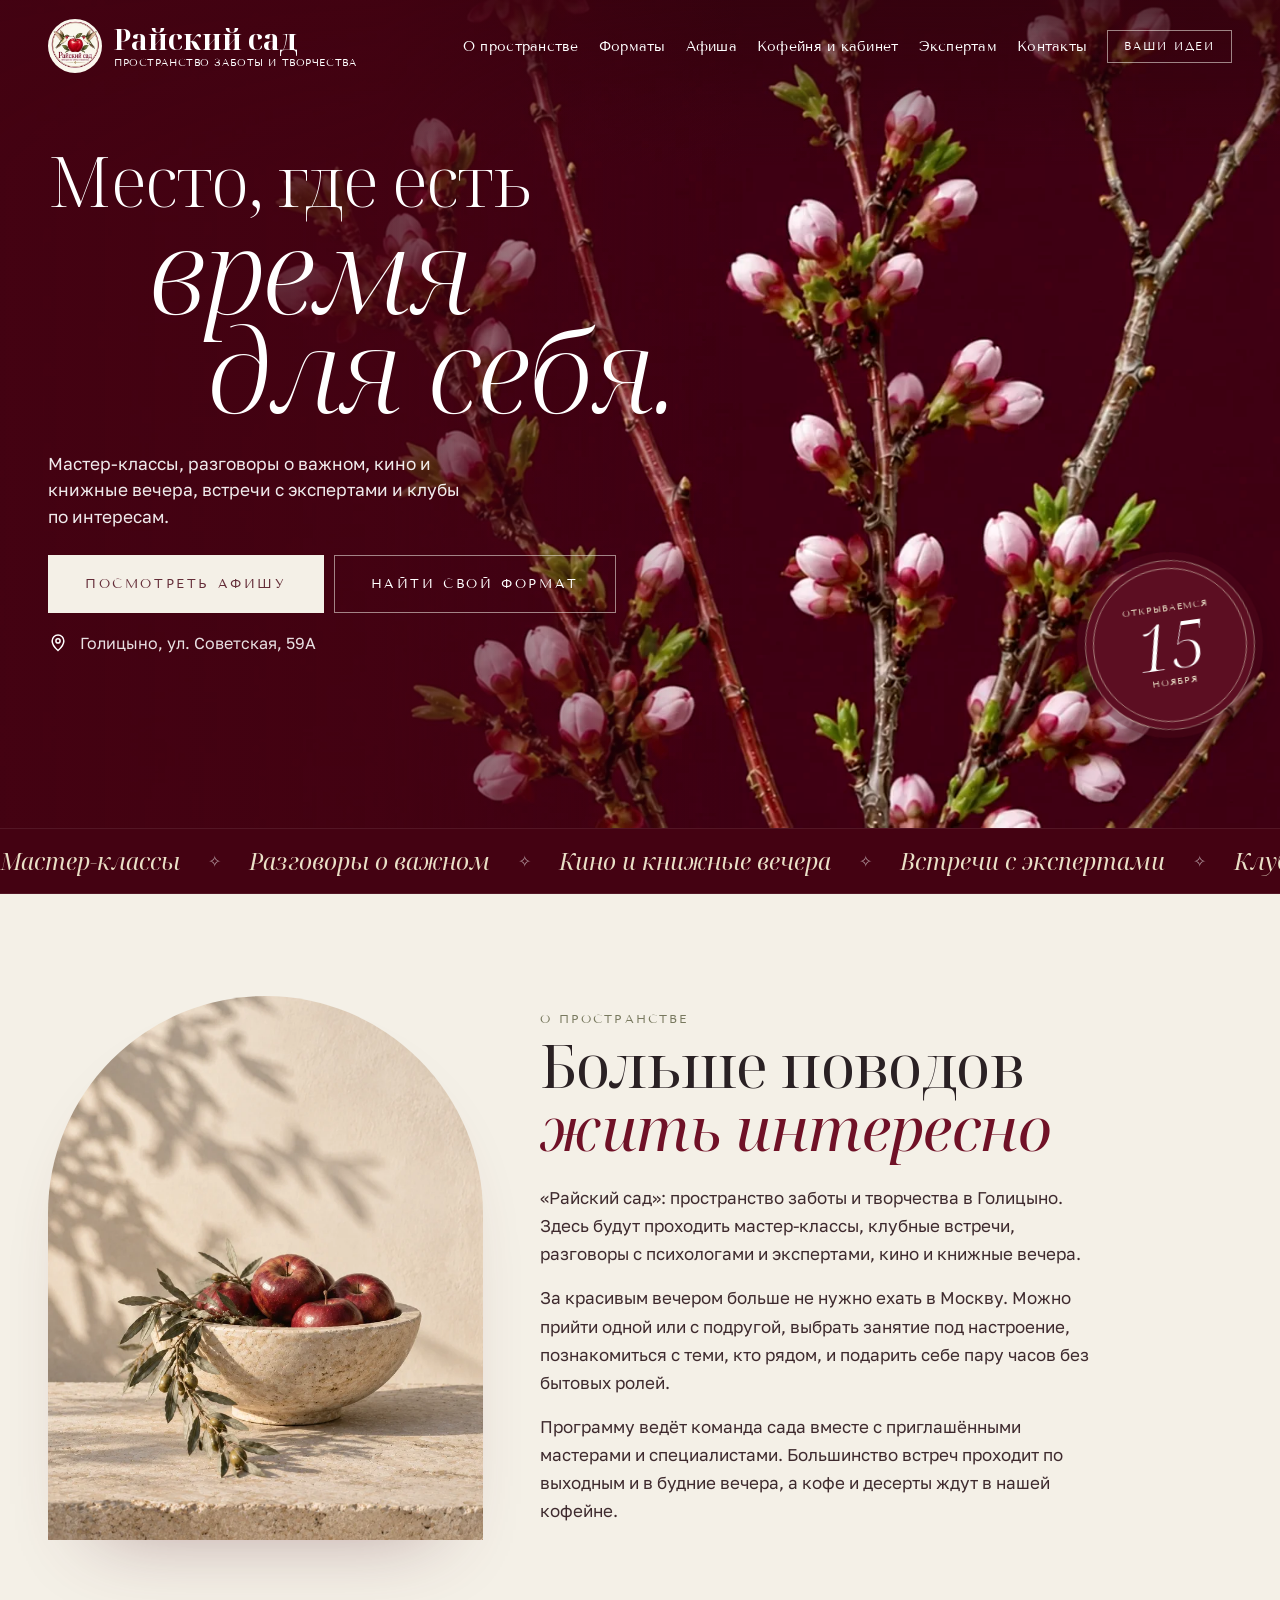
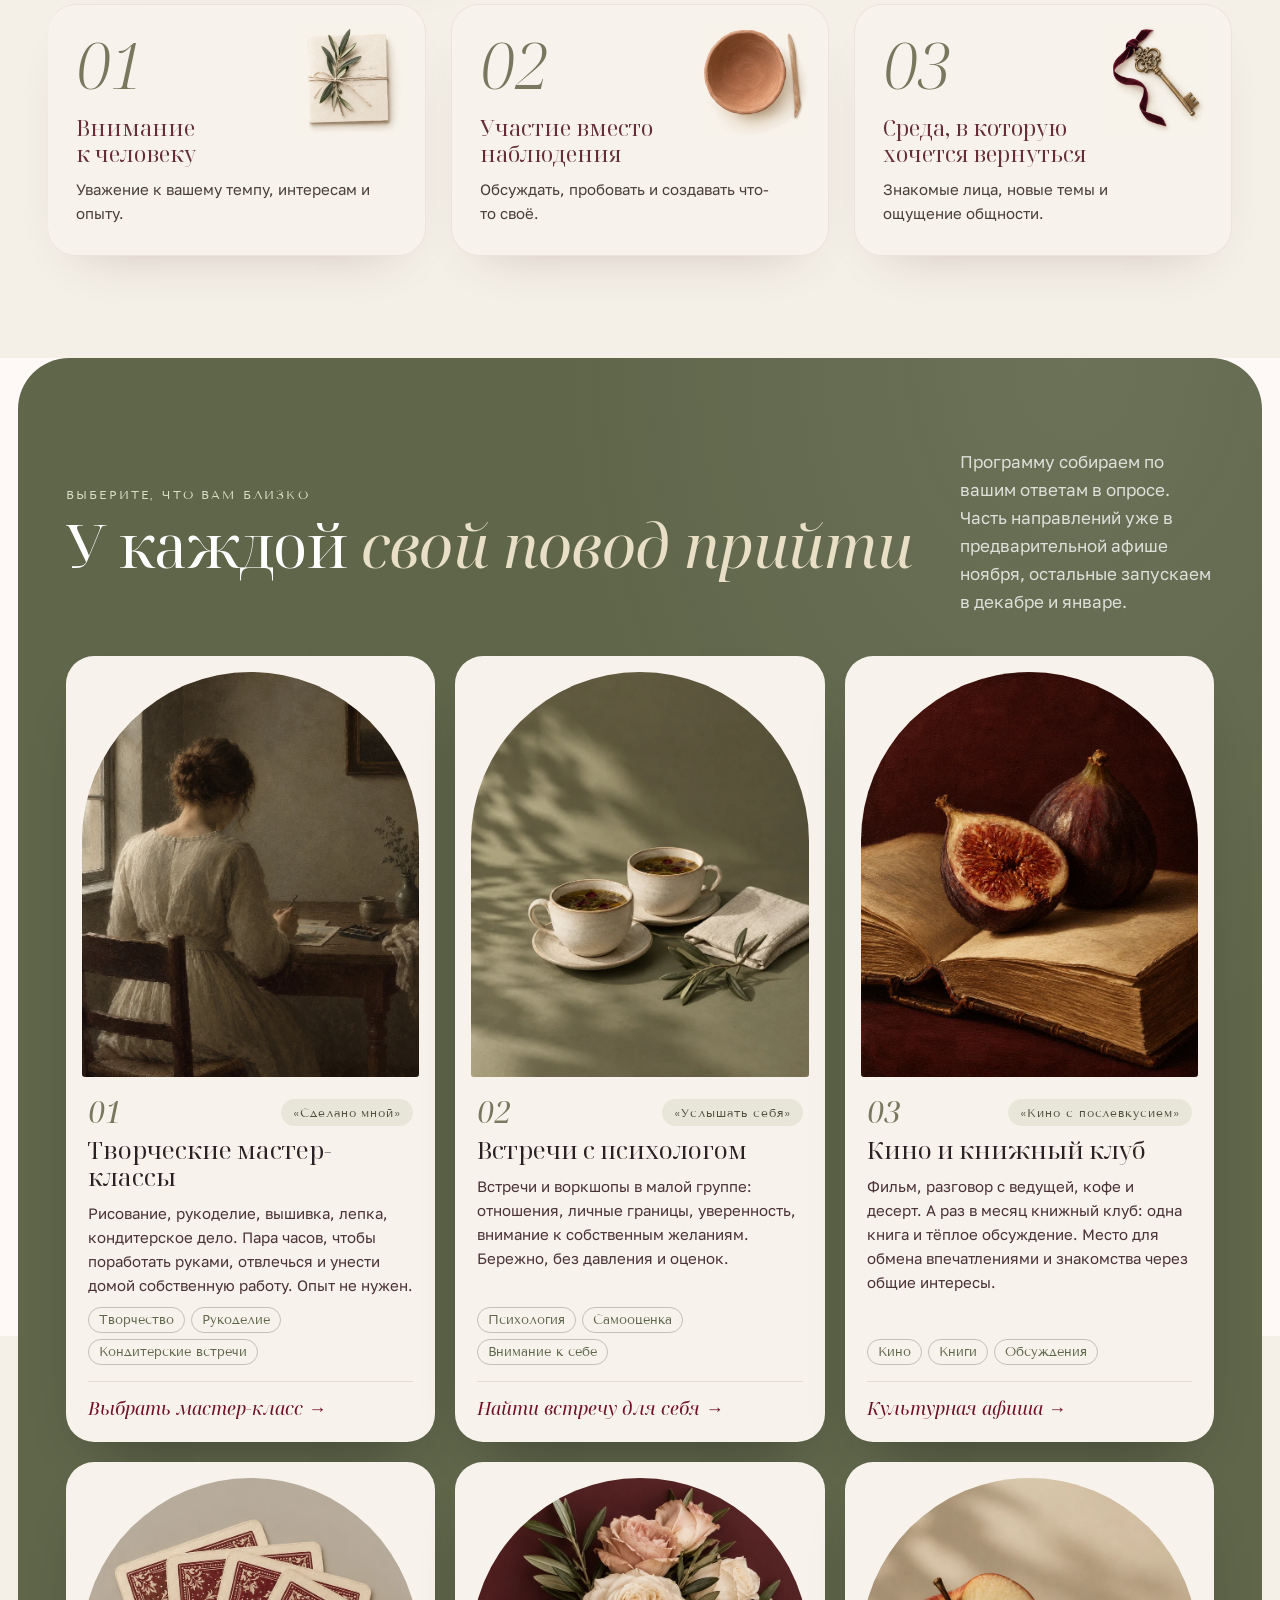
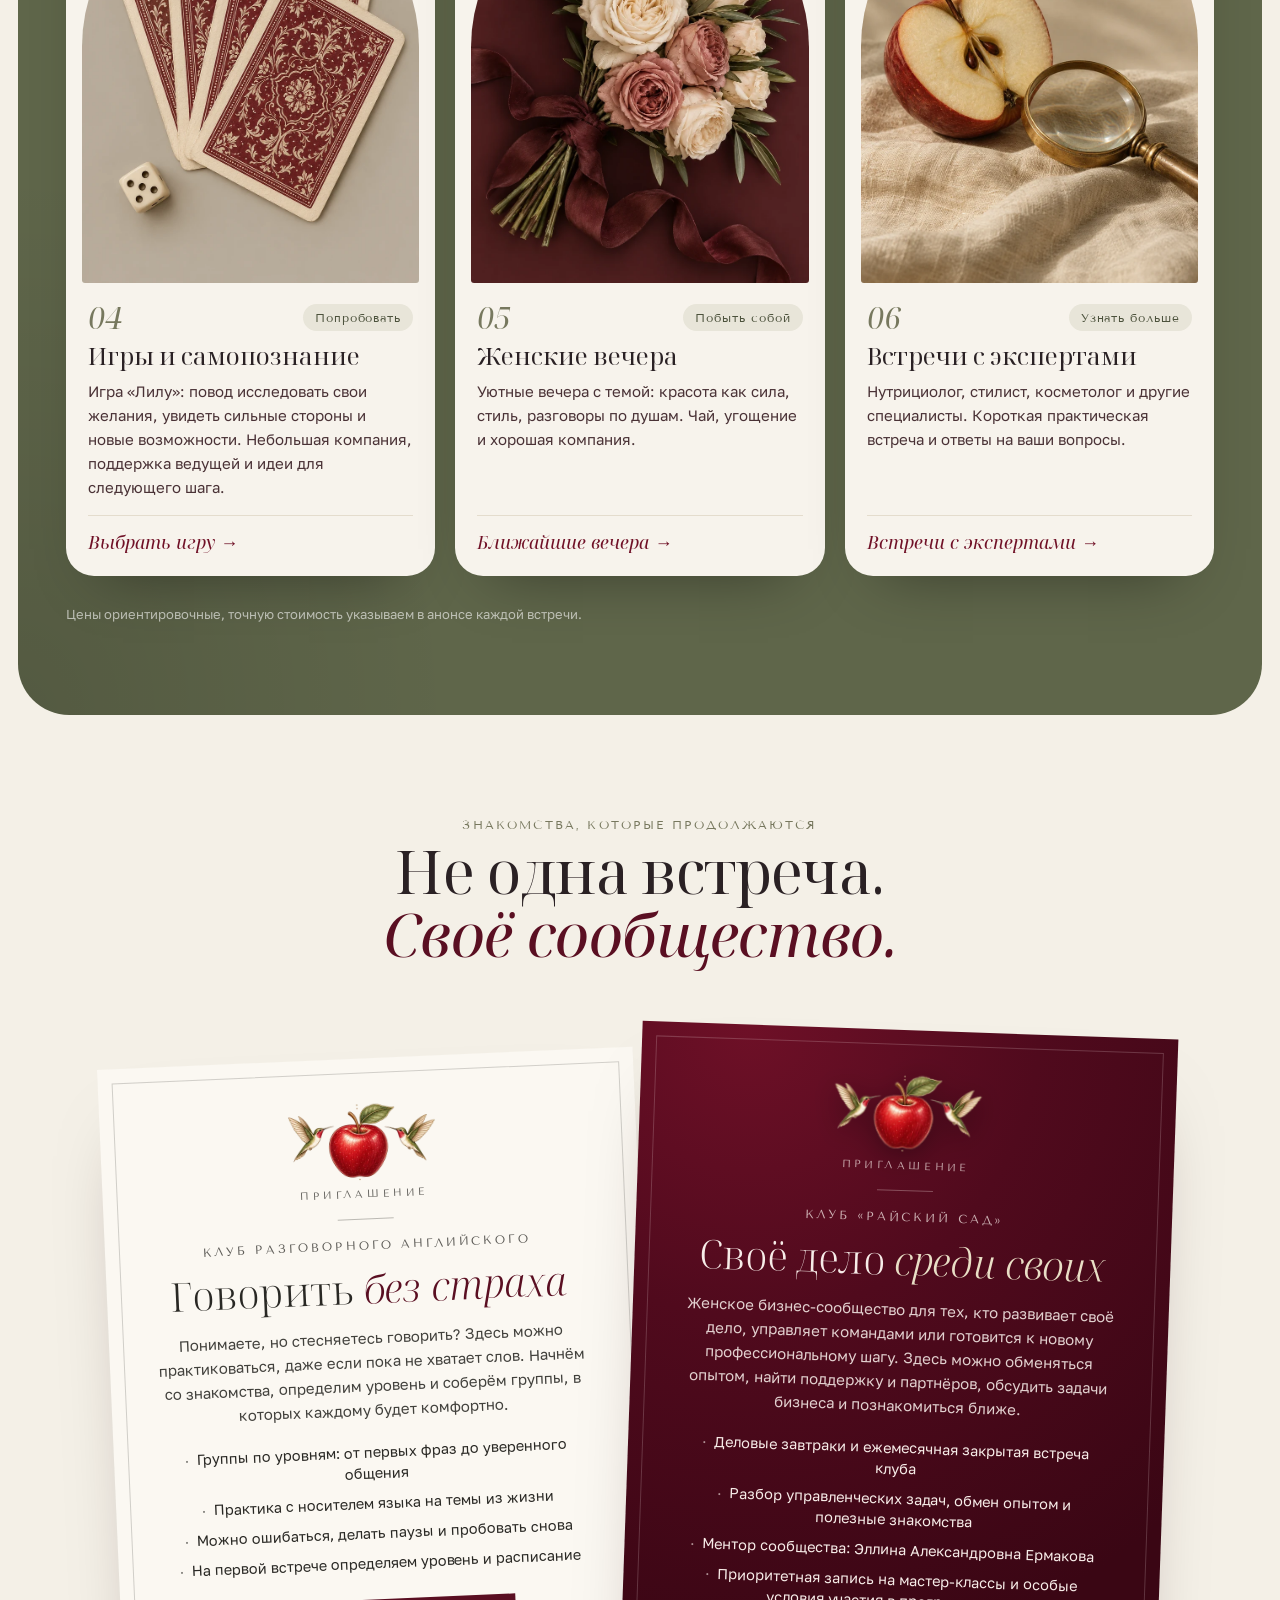
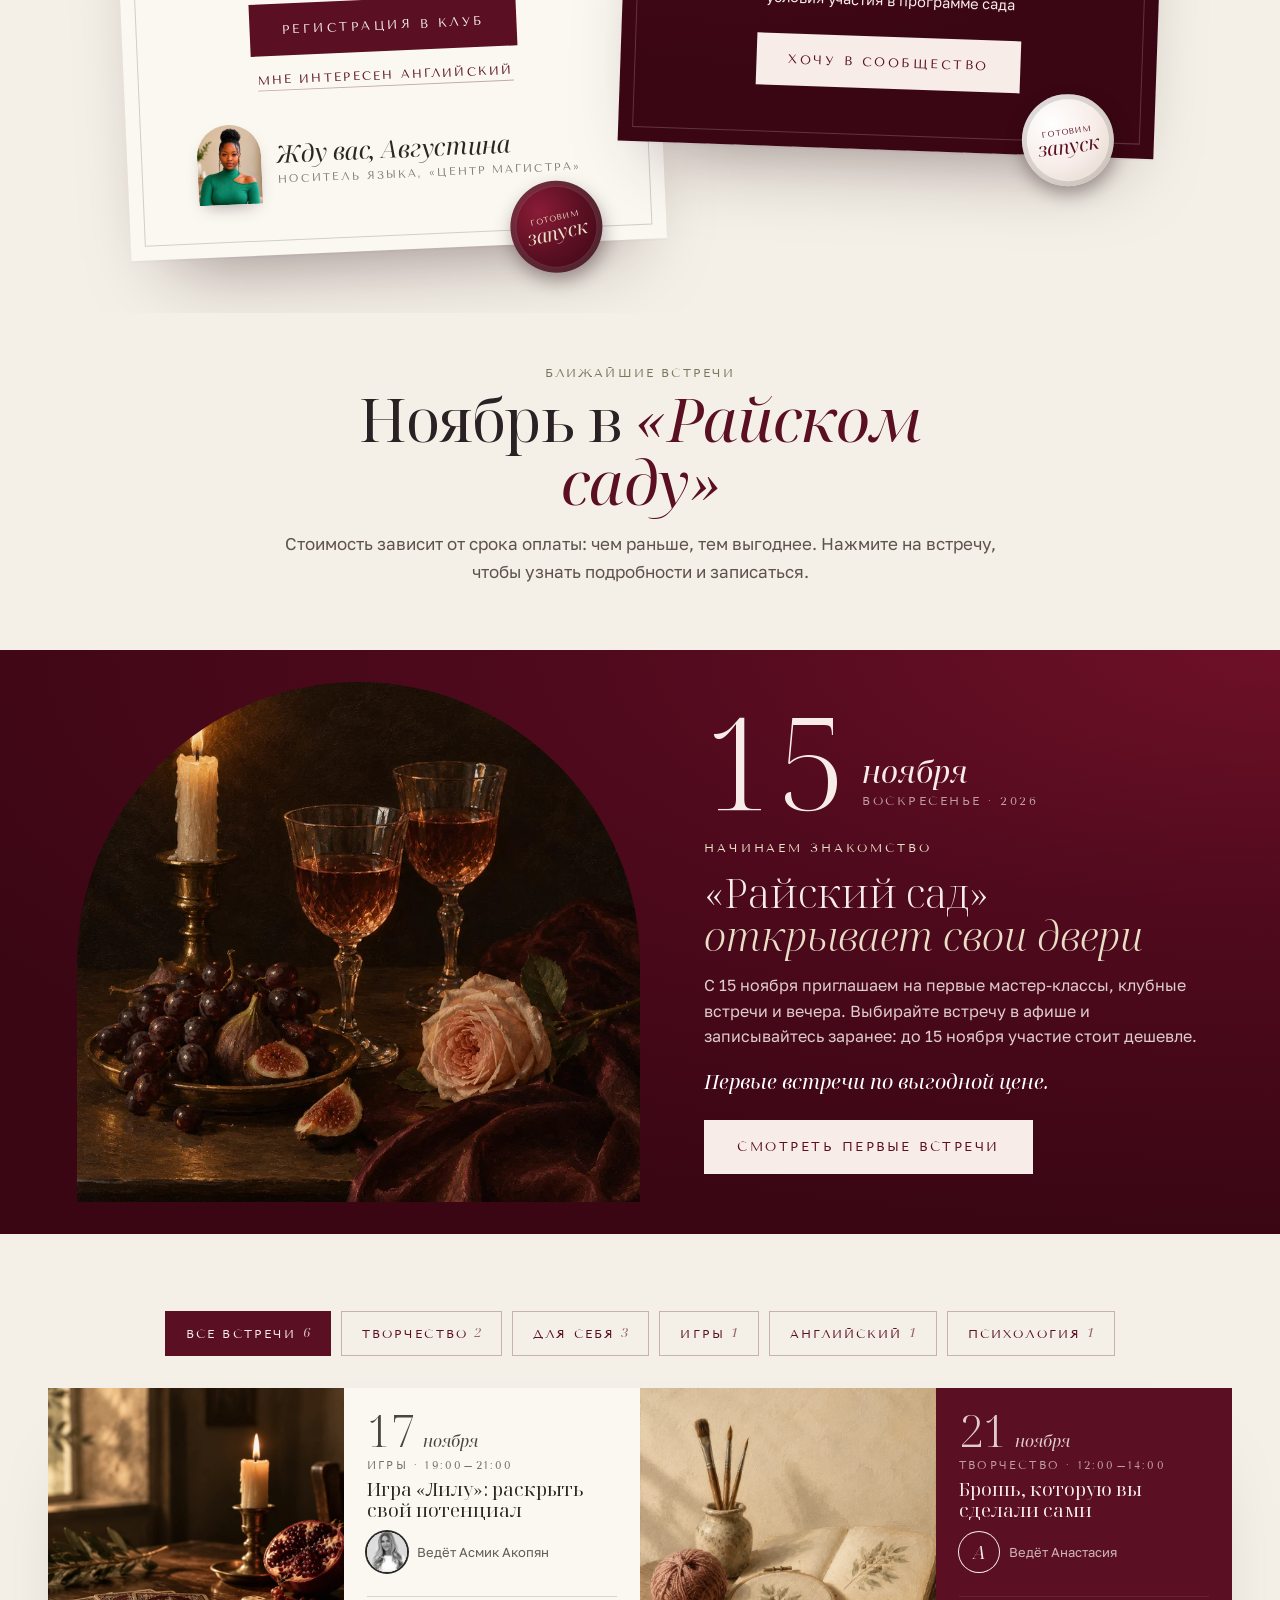
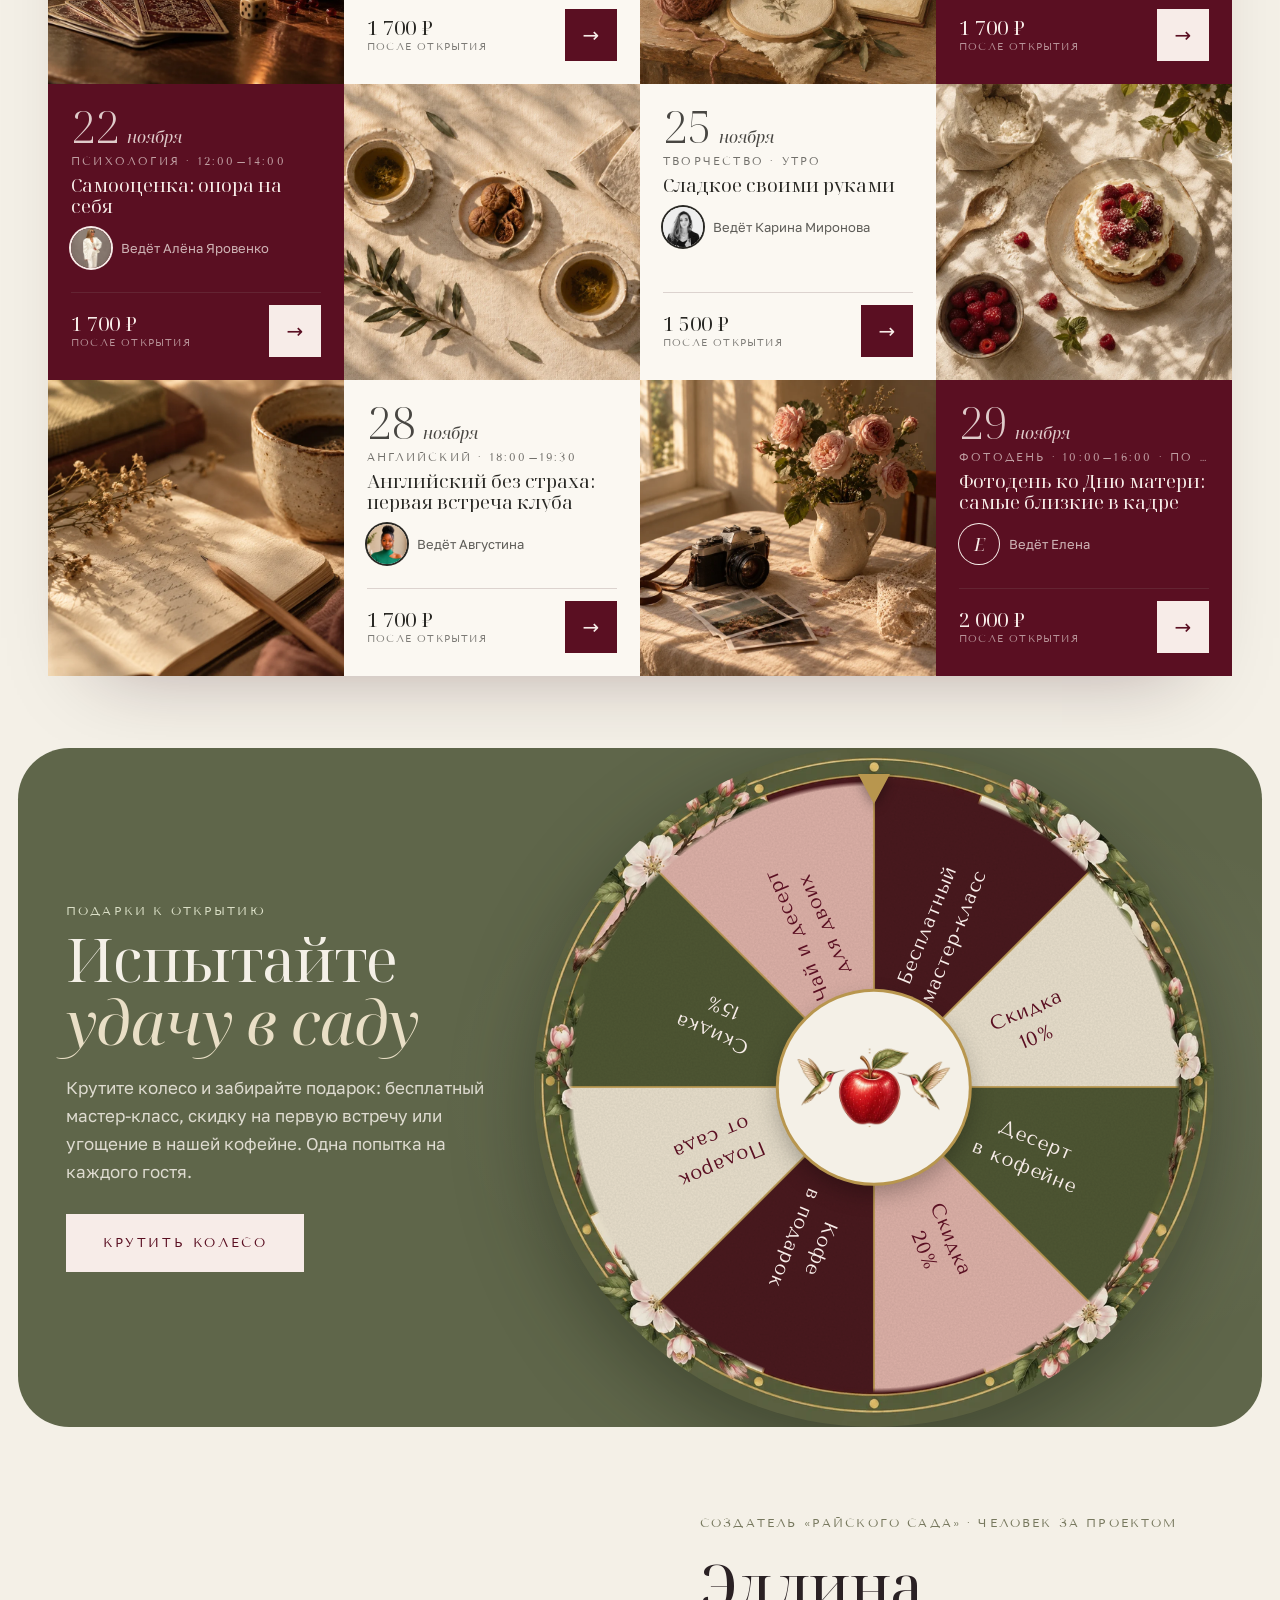
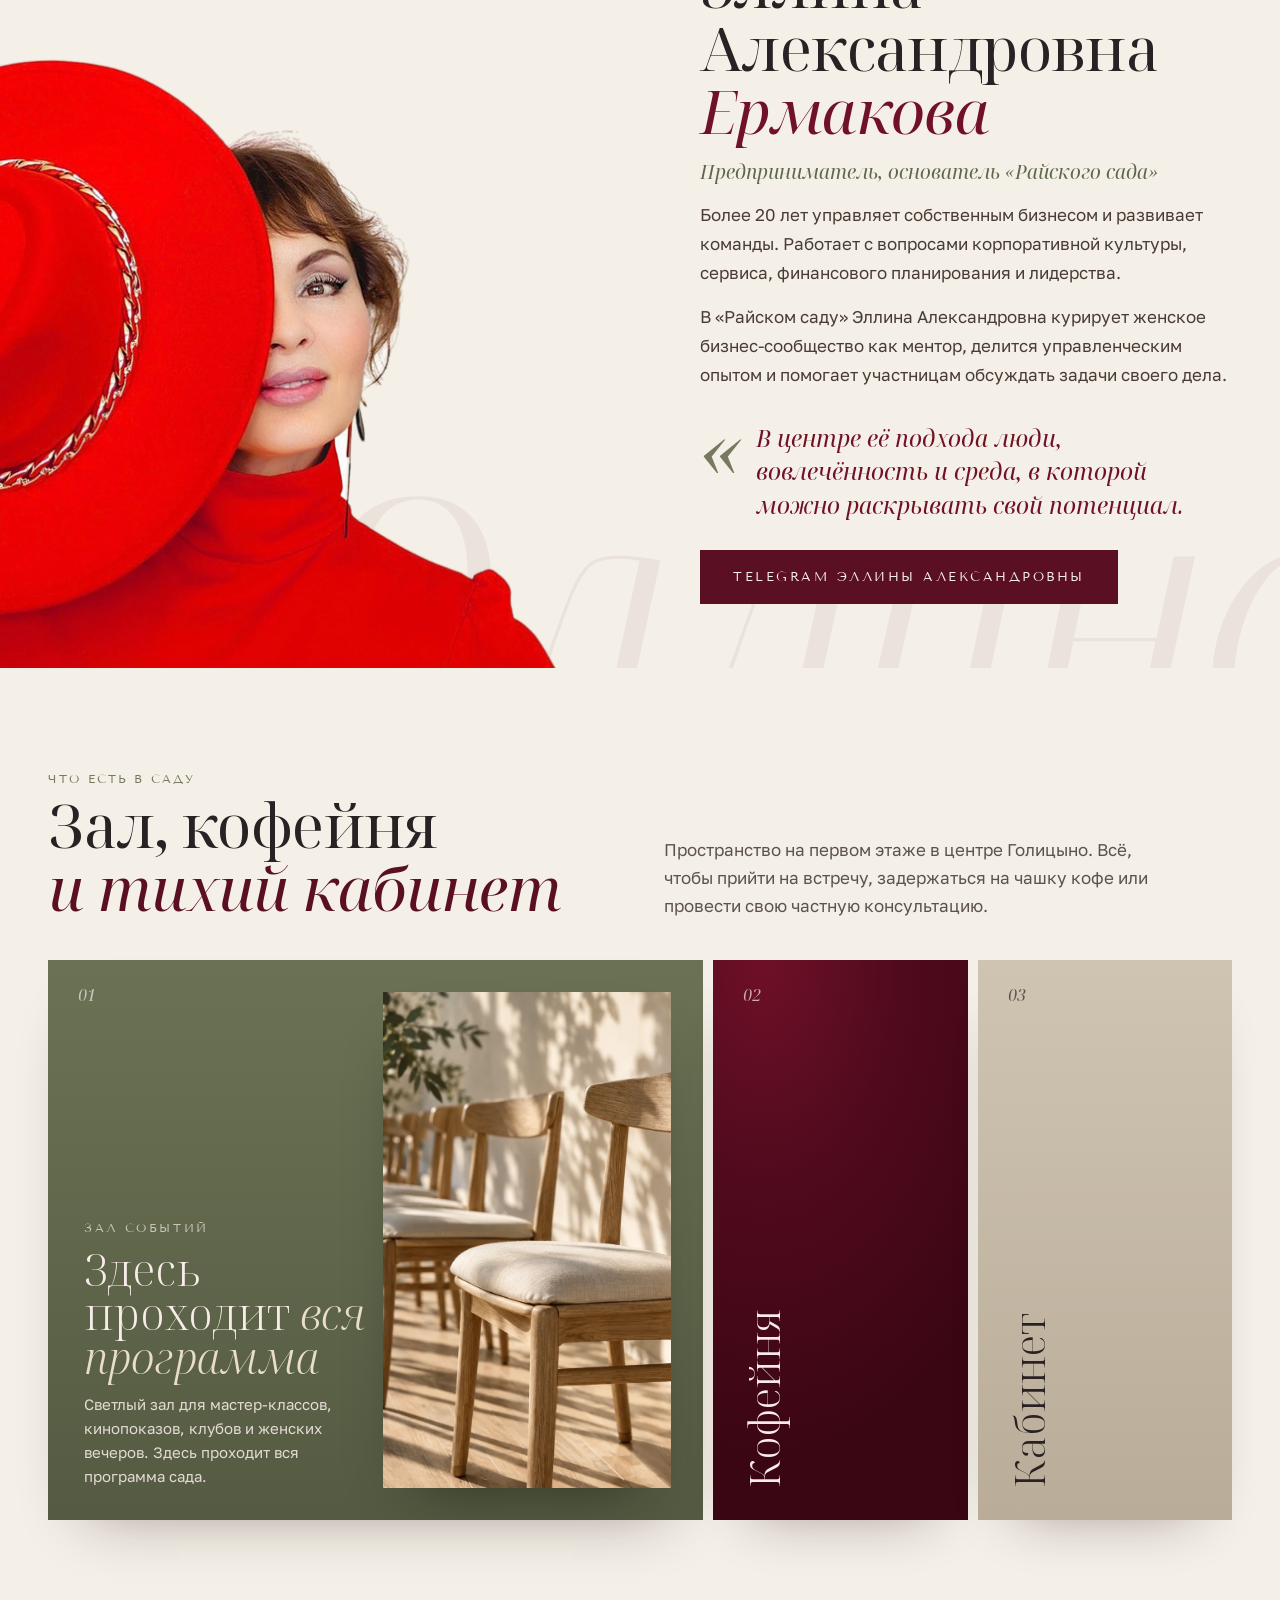
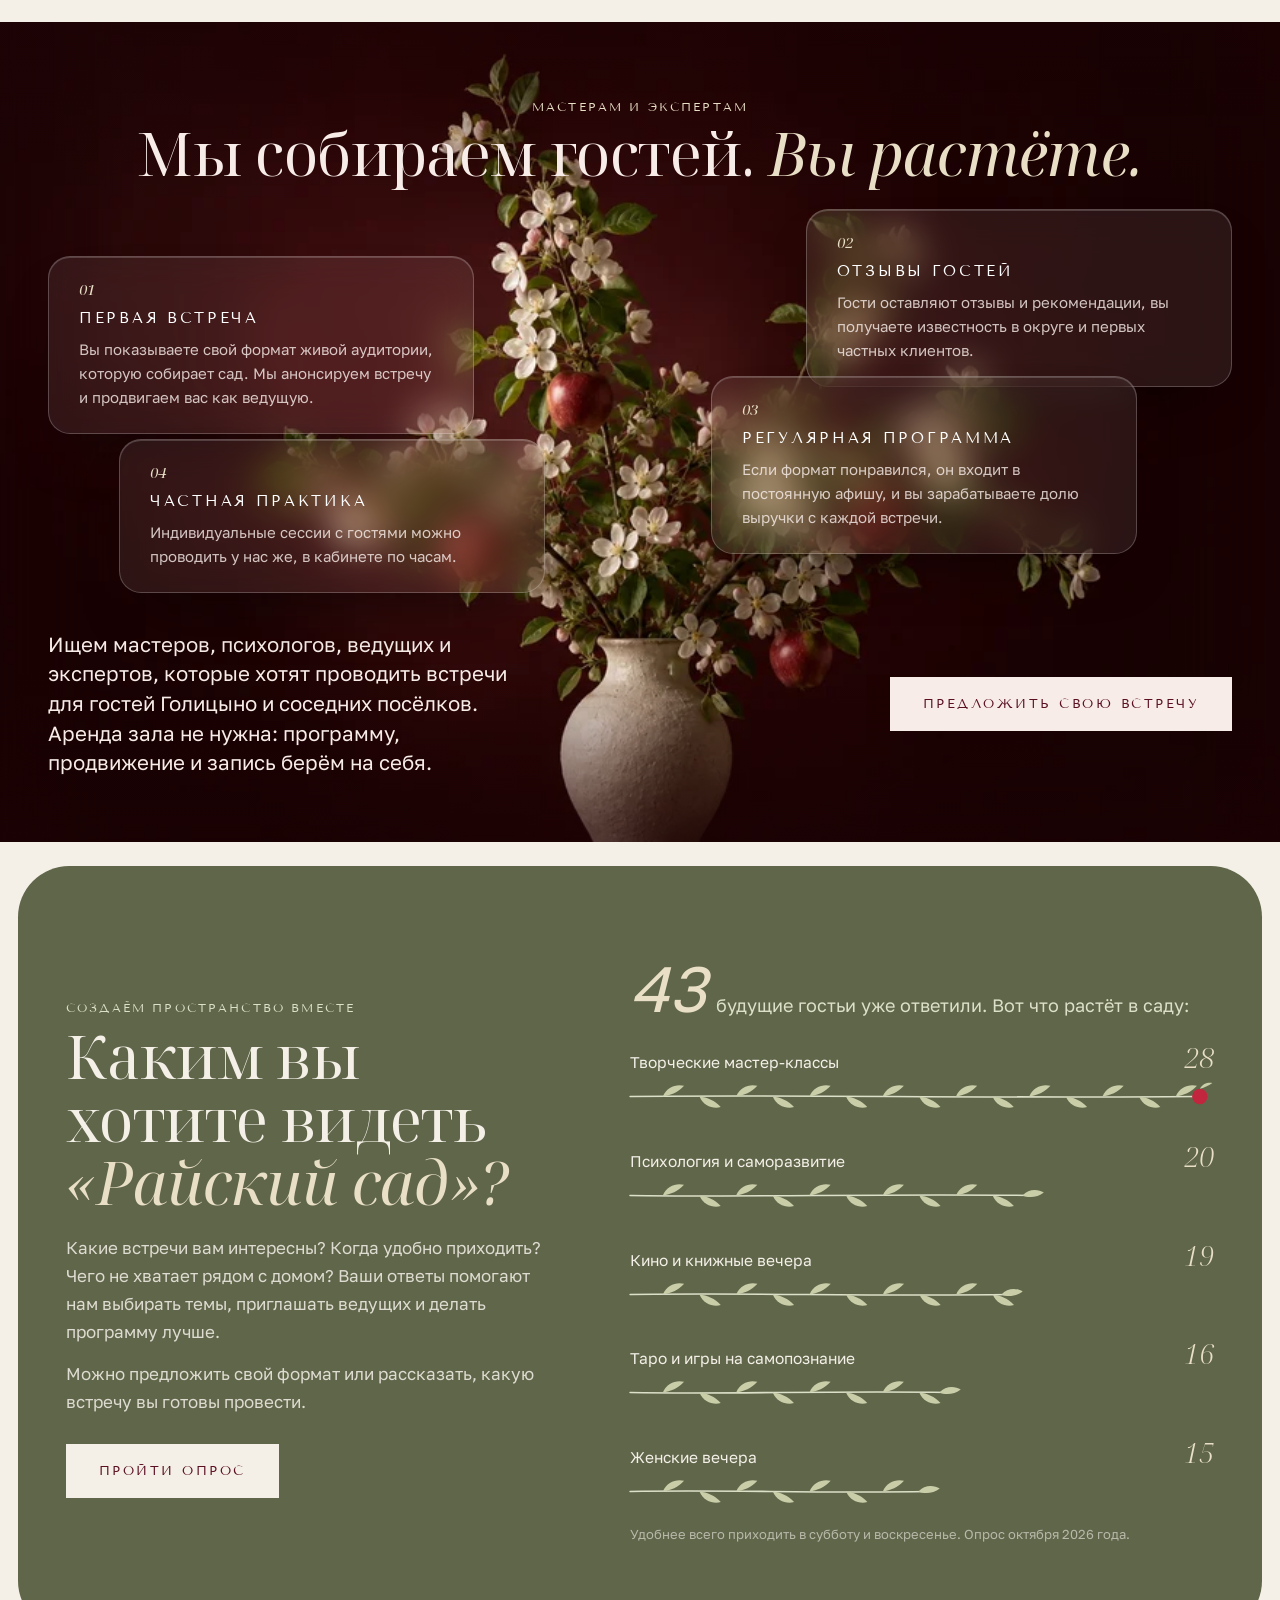
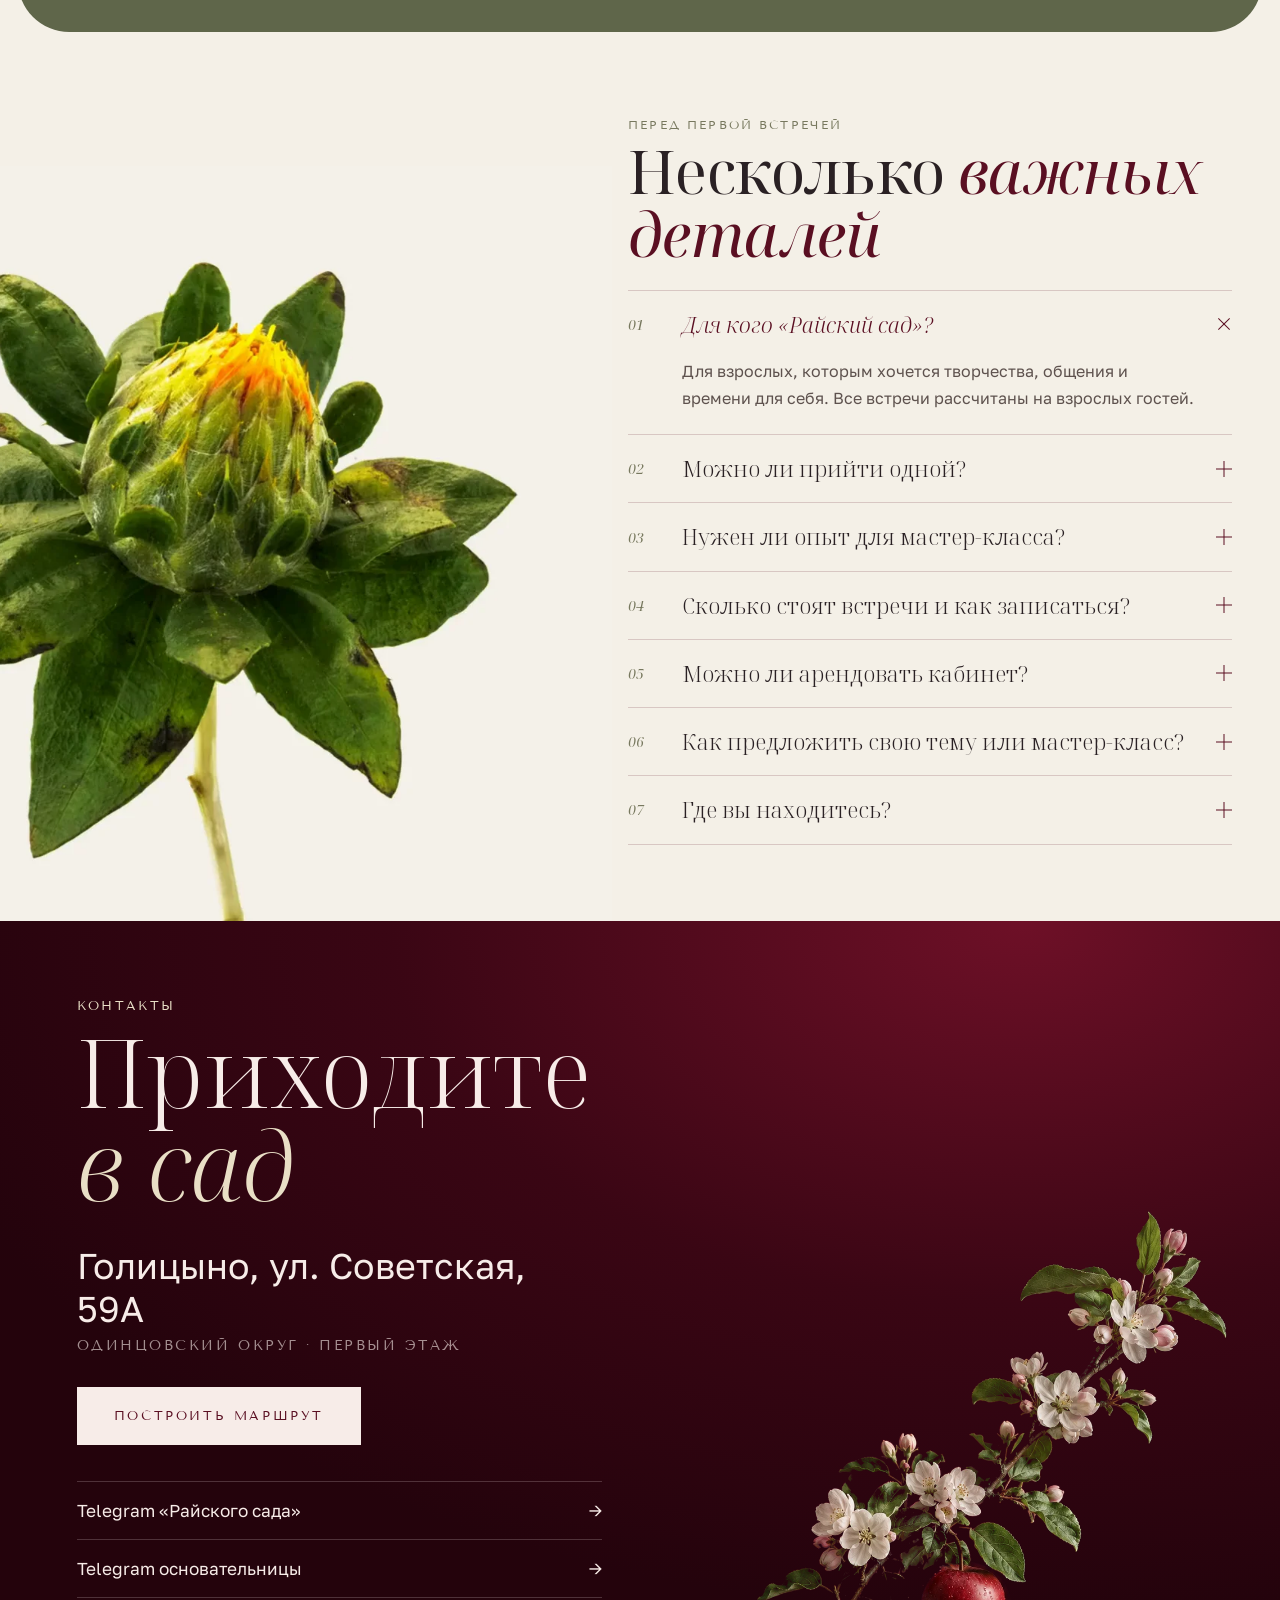
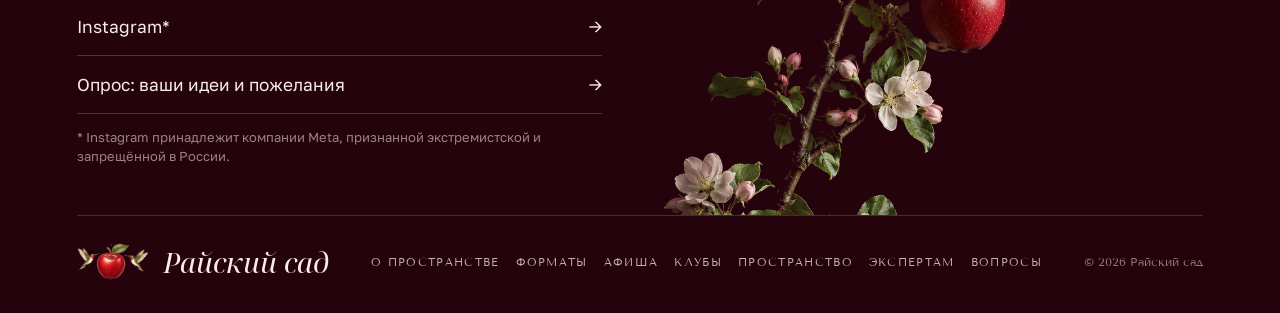
==== commit 28dfdc5e: "Редизайн: новый первый экран, разделы в стиле сада, афиша, колесо подарков, финал Шрифты: заголовки " ====
--- a/index.html
+++ b/index.html
@@ -3,51 +3,38 @@
 <head>
 <meta charset="utf-8">
 <meta name="viewport" content="width=device-width, initial-scale=1">
-<title>Райский сад · Место, где с вами что-нибудь случается</title>
-<meta name="description" content="Попробуйте другую жизнь. «Райский сад» в Голицыно: вечера, где вы на три часа становитесь режиссёром, коллекционером или автором, программа «Никогда раньше» и аренда пространства.">
+<title>Райский сад · пространство заботы и творчества в Голицыно</title>
+<meta name="description" content="«Райский сад» в Голицыно: мастер-классы, разговоры о важном, кино и книжные вечера, встречи с экспертами и клубы по интересам. Открываем двери 15 ноября.">
 <link rel="icon" type="image/png" href="assets/favicon.png">
 <link rel="preconnect" href="https://fonts.googleapis.com">
 <link rel="preconnect" href="https://fonts.gstatic.com" crossorigin>
-<link href="https://fonts.googleapis.com/css2?family=Old+Standard+TT:ital,wght@0,400;0,700;1,400&family=Golos+Text:wght@400;500;600&display=swap" rel="stylesheet">
-<link rel="stylesheet" href="styles.css?v=1790686670">
-<link rel="preload" as="image" href="images/garden/bg.webp" imagesrcset="images/garden/bg-sm.webp 640w, images/garden/bg.webp 1122w" imagesizes="(max-width: 960px) 100vw, 66vw">
+<link href="https://fonts.googleapis.com/css2?family=Noto+Serif+Display:ital,wght@0,300;0,400;0,500;0,700;1,300;1,400&family=Tenor+Sans&family=Golos+Text:wght@400;500&display=swap" rel="stylesheet">
+<link rel="stylesheet" href="styles.css?v=1792662650">
 <script>document.documentElement.classList.add('js')</script>
 </head>
-<body>
-
-<!--
-  ФОТО: чтобы поставить снимок, положите файл в папку images/
-  и вставьте внутрь нужного блока .media тег <img src="images/имя.jpg" alt="описание">.
-  Пока <img> нет, блок показывает подпись-заглушку из data-ph.
--->
+<body class="page-film">
 
 <header class="header" id="header">
   <div class="wrap header__inner">
     <nav class="nav nav--left" id="navLeft" aria-label="Основное меню">
       <a href="#about">О пространстве</a>
-      <a href="#roles">Другая жизнь</a>
-      <a href="#never">Никогда раньше</a>
+      <a href="#formats">Форматы</a>
+      <a href="#calendar">Афиша</a>
     </nav>
     <a href="#top" class="brand" aria-label="Райский сад, на главную">
-      <img class="brand__logo" id="brandLogo" src="assets/logo-emblem.webp" alt="" width="360" height="186">
-      <script>
-        // знак меняется при каждом визите
-        (function () {
-          var v = ['classic', 'line', 'letters', 'bird', 'child'], i = 0;
-          try { i = (parseInt(localStorage.getItem('rs-emblem') || '-1', 10) + 1) % v.length; localStorage.setItem('rs-emblem', i); } catch (e) {}
-          var img = document.getElementById('brandLogo');
-          img.dataset.i = i;
-          if (i) { img.src = 'assets/emblem/' + v[i] + '.webp'; img.width = 320; img.height = 320; }
-        })();
-      </script>
+      <img class="brand__logo" src="assets/logo-round.webp" alt="" width="192" height="192">
+      <span class="brand__text">
+        <span class="brand__name">Райский сад</span>
+        <span class="brand__tag">Пространство заботы и творчества</span>
+      </span>
     </a>
     <div class="header__right">
       <nav class="nav nav--right" id="navRight" aria-label="Дополнительное меню">
-        <a href="#person">Человек месяца</a>
-        <a href="#rent">Аренда</a>
+        <a href="#space">Кофейня и кабинет</a>
+        <a href="#experts">Экспертам</a>
         <a href="#contacts">Контакты</a>
       </nav>
-      <a href="#booking" class="btn btn--outline btn--sm header__cta">Забронировать</a>
+      <a href="https://forms.yandex.ru/u/6abe9f35eb614675eab06506/" target="_blank" rel="noopener" class="btn btn--outline btn--sm header__cta">Ваши идеи</a>
       <button class="burger" id="burger" aria-label="Меню" aria-expanded="false" aria-controls="navLeft navRight"><span></span><span></span><span></span></button>
     </div>
   </div>
@@ -55,348 +42,381 @@
 
 <main id="top">
 
-  <!-- Главный экран -->
-  <section class="wrap hero has-deco" id="hero">
-    <div class="petals" id="petals" aria-hidden="true"></div>
-    <img class="deco deco--hero-left" src="images/deco/branch-left.webp" alt="" aria-hidden="true">
-    <div class="hero__text">
-      <div class="eyebrow hero__eyebrow"><span class="star">✦</span>Попробуйте другую жизнь</div>
-      <h1 class="hero__title" aria-label="Райский сад"><span aria-hidden="true">Райский</span><span aria-hidden="true">сад</span></h1>
-      <p class="hero__role">Сегодня вы <span class="hero__role-word" id="roleWord">режиссёр</span></p>
-      <p class="hero__lead">Место, где с вами что-нибудь случается. За один вечер вы снимаете кино, собираете коллекцию или пишете книгу и уходите с тем, что сделали сами.</p>
-      <div class="hero__actions">
-        <a href="#roles" class="btn btn--primary">Выбрать, кем стать <span>→</span></a>
-      </div>
-      <div class="hero__facts">
-        <div class="fact"><span class="fact__icon"><svg class="fact__svg" viewBox="0 0 24 24" aria-hidden="true"><circle cx="12" cy="12.5" r="8.5"/><path d="M12 7.5v5l3.2 2"/><path class="fact__accent" d="M12 1.6l.5 1.4 1.4.5-1.4.5-.5 1.4-.5-1.4-1.4-.5 1.4-.5z"/></svg></span><div><div class="fact__title">3 часа</div><div class="fact__sub">одна другая жизнь</div></div></div>
-        <div class="fact"><span class="fact__icon"><svg class="fact__svg" viewBox="0 0 24 24" aria-hidden="true"><path d="M12 3.5c.7 3.8 2.7 5.8 6.5 6.5-3.8.7-5.8 2.7-6.5 6.5-.7-3.8-2.7-5.8-6.5-6.5 3.8-.7 5.8-2.7 6.5-6.5z"/><path class="fact__accent" d="M18.5 15.5l.45 1.3 1.3.45-1.3.45-.45 1.3-.45-1.3-1.3-.45 1.3-.45z"/><path class="fact__accent fact__accent--soft" d="M5.5 16.5l.35 1 1 .35-1 .35-.35 1-.35-1-1-.35 1-.35z"/></svg></span><div><div class="fact__title">Первый раз</div><div class="fact__sub">каждую неделю</div></div></div>
-        <div class="fact"><span class="fact__icon"><svg class="fact__svg" viewBox="0 0 24 24" aria-hidden="true"><path d="M5 20.5V11a7 7 0 0 1 14 0v9.5"/><path d="M3 20.5h18"/><path class="fact__accent" d="M12 19c-.1-3.4 1.6-5.7 4-6.5 0 3.2-1.6 5.5-4 6.5z"/><path class="fact__accent fact__accent--soft" d="M12 19c-.4-2.2-1.6-3.6-3.1-4 .1 2 1.2 3.3 3.1 4z"/></svg></span><div><div class="fact__title">Голицыно</div><div class="fact__sub">Советская, 59А</div></div></div>
-      </div>
-    </div>
-    <div class="hero__visual">
-      <div class="hero__art">
-      <div class="hero__photo garden" id="garden">
-        <div class="garden__layer garden__layer--bg" data-mouse="8" data-scroll=".12">
-          <img class="garden__img" src="images/garden/bg.webp" srcset="images/garden/bg-sm.webp 640w, images/garden/bg.webp 1122w" sizes="(max-width: 960px) 100vw, 66vw" alt="Цветущий сад в утреннем свете" fetchpriority="high">
+  <!-- Главный экран: цветущие ветки на бордовом фоне -->
+  <section class="hero hero--film hero--burg hero--kling" id="hero">
+    <div class="hero__stage" id="garden" aria-hidden="true">
+      <video class="hero__vid hero__vid--bg" data-rate="1" muted playsinline webkit-playsinline preload="auto" poster="video/kling-bg-first.webp?v=1792516832" data-end="video/kling-bg-last.webp?v=1792516832">
+        <source src="video/kling-bg-sm.mp4?v=1792516832" type="video/mp4" media="(max-width: 900px)">
+        <source src="video/kling-bg.mp4?v=1792516832" type="video/mp4">
+      </video>
+    </div>
+    <div class="wrap hero__layout hero__layout--burg">
+      <h1 class="hero__title">
+        <span class="hero__l1">Место, где есть</span>
+        <em class="hero__l2"><span>время</span><span>для&nbsp;себя.</span></em>
+      </h1>
+      <div class="hero__side">
+        <p class="hero__lead">Мастер-классы, разговоры о важном, кино и книжные вечера, встречи с экспертами и клубы по интересам.</p>
+        <div class="hero__btns">
+          <a href="#calendar" class="btn-sq btn-sq--white">Посмотреть афишу <span aria-hidden="true">→</span></a>
+          <a href="#formats" class="btn-sq btn-sq--wline">Найти свой формат</a>
         </div>
-        <div class="garden__layer garden__layer--mid" data-mouse="18" data-scroll=".05">
-          <img class="garden__img" src="images/garden/mid.webp" srcset="images/garden/mid-sm.webp 640w, images/garden/mid.webp 1122w" sizes="(max-width: 960px) 100vw, 66vw" alt="">
-        </div>
-        <div class="garden__light" aria-hidden="true"></div>
-        <div class="garden__layer garden__layer--fg" data-mouse="34" data-scroll="-.06">
-          <img class="garden__img" src="images/garden/fg.webp" srcset="images/garden/fg-sm.webp 640w, images/garden/fg.webp 1122w" sizes="(max-width: 960px) 100vw, 66vw" alt="">
-        </div>
-      </div>
-      </div>
-    </div>
-  </section>
+        <p class="hero__pin"><svg viewBox="0 0 24 24" aria-hidden="true"><path d="M12 21s7-6.2 7-11.5A7 7 0 0 0 5 9.5C5 14.8 12 21 12 21z"/><circle cx="12" cy="9.5" r="2.5"/></svg>Голицыно, ул. Советская, 59А</p>
+      </div>
+      <a href="#calendar" class="hero__kick hero__badge" aria-label="Открываем двери 15 ноября, смотреть афишу"><span>Открываемся</span><b>15</b><span>ноября</span></a>
+    </div>
+  </section>
+
+  <!-- Бегущая строка -->
+  <div class="ticker ticker--wine" aria-hidden="true">
+    <div class="ticker__track">
+      <span>Мастер-классы</span><i>✧</i><span>Разговоры о важном</span><i>✧</i><span>Кино и книжные вечера</span><i>✧</i><span>Встречи с экспертами</span><i>✧</i><span>Клубы по интересам</span><i>✧</i><span>Кофейня и десерты</span><i>✧</i>
+      <span>Мастер-классы</span><i>✧</i><span>Разговоры о важном</span><i>✧</i><span>Кино и книжные вечера</span><i>✧</i><span>Встречи с экспертами</span><i>✧</i><span>Клубы по интересам</span><i>✧</i><span>Кофейня и десерты</span><i>✧</i>
+    </div>
+  </div>
 
   <!-- О пространстве -->
-  <section class="wrap about has-deco" id="about">
-    <img class="deco deco--about-left" src="images/deco/branch-right.webp" alt="" aria-hidden="true" loading="lazy">
-    <div class="media about__photo">
-      <img src="images/about/about.webp" srcset="images/about/about-sm.webp 720w, images/about/about.webp 1400w" sizes="(max-width: 960px) 92vw, 45vw" alt="Стол у окна: старые книги, чашка чая, яблоки, пионы и жасмин, раскрытый скетчбук с акварелью" loading="lazy" width="1400" height="1120">
-      <span class="about__caption">Больше, чем пространство</span>
-    </div>
-    <div class="about__text">
-      <div class="eyebrow">О пространстве</div>
-      <h2 class="h2 about__title">Здесь нельзя <em>просто посмотреть</em></h2>
-      <p class="lead">«Райский сад» в Голицыно придуман для тех, кому интересно попробовать себя в новом. Каждый вечер здесь заканчивается тем, что вы сделали сами: сценой, коллекцией, рассказом или решением.</p>
-      <p class="lead">Мы собираем небольшие группы, зовём людей, которые умеют то, чего вы ещё не пробовали, и даём три часа, чтобы прожить чужую профессию или чужой взгляд на мир.</p>
-      <ul class="rules" aria-label="Как у нас принято">
-        <li><span>Посмотрели фильм</span><em>меняем финал</em></li>
-        <li><span>Пришёл художник</span><em>рисуют гости</em></li>
-        <li><span>Пришёл писатель</span><em>к концу вечера готов рассказ</em></li>
-        <li><span>Говорим о старости</span><em>пишем письмо себе в 80</em></li>
-        <li><span>Обсуждаем город</span><em>делаем что-то для Голицыно</em></li>
-      </ul>
-    </div>
-  </section>
-
-  <!-- 24 часа другой жизни -->
-  <section class="wrap section has-deco" id="roles">
-    <img class="deco deco--formats-right" src="images/deco/branch-right.webp" alt="" aria-hidden="true" loading="lazy">
+  <section class="about2" id="about">
+    <div class="wrap about2__grid">
+      <div class="about2__media">
+        <img class="about2__bowl" src="images/about2/bowl.webp?v=1792528113" srcset="images/about2/bowl-sm.webp?v=1792528113 720w, images/about2/bowl.webp?v=1792528113 1122w" sizes="(max-width: 960px) 92vw, 40vw" alt="Каменная чаша с красными яблоками и оливковой ветвью в солнечном свете" width="1122" height="1402" loading="lazy">
+      </div>
+      <div class="about2__text">
+        <div class="eyebrow">О пространстве</div>
+        <h2 class="h2 about2__title">Больше поводов <em>жить интересно</em></h2>
+        <p class="about2__lead">«Райский сад»: пространство заботы и творчества в Голицыно. Здесь будут проходить мастер-классы, клубные встречи, разговоры с психологами и экспертами, кино и книжные вечера.</p>
+        <p class="about2__lead">За красивым вечером больше не нужно ехать в Москву. Можно прийти одной или с подругой, выбрать занятие под настроение, познакомиться с теми, кто рядом, и подарить себе пару часов без бытовых ролей.</p>
+        <p class="about2__lead">Программу ведёт команда сада вместе с приглашёнными мастерами и специалистами. Большинство встреч проходит по выходным и в будние вечера, а кофе и десерты ждут в нашей кофейне.</p>
+      </div>
+    </div>
+    <ol class="wrap growth growth--wide">
+          <li class="growth__item">
+            <img class="growth__ico" src="images/about2/p1.webp?v=1792580997" alt="Открытка с оливковой веточкой" width="360" height="360" loading="lazy"><div><h3 class="growth__title"><span class="growth__n">01</span>Внимание к&nbsp;человеку</h3>
+            <p class="growth__text">Уважение к вашему темпу, интересам и опыту.</p></div>
+          </li>
+          <li class="growth__item">
+            <img class="growth__ico" src="images/about2/p2.webp?v=1792580997" alt="Глиняная чаша ручной работы" width="360" height="360" loading="lazy"><div><h3 class="growth__title"><span class="growth__n">02</span>Участие вместо наблюдения</h3>
+            <p class="growth__text">Обсуждать, пробовать и создавать что-то своё.</p></div>
+          </li>
+          <li class="growth__item">
+            <img class="growth__ico" src="images/about2/p3.webp?v=1792580997" alt="Старинный ключ с бордовой лентой" width="360" height="360" loading="lazy"><div><h3 class="growth__title"><span class="growth__n">03</span>Среда, в которую хочется вернуться</h3>
+            <p class="growth__text">Знакомые лица, новые темы и ощущение общности.</p></div>
+          </li>
+        </ol>
+  </section>
+
+  <!-- Форматы -->
+  <div class="formats2-bg">
+  <section class="formats2" id="formats">
+    <div class="wrap">
     <div class="dirs-head">
-      <h2 class="h2 dirs-head__title">24 часа <em>другой жизни</em></h2>
-      <p class="dirs-head__text">Каждый месяц пространство превращается в другую реальность. Выберите роль и проживите её за один вечер.</p>
-    </div>
-    <div class="roles">
-      <article class="role">
-        <div class="media role__photo"><img src="images/roles/director.webp" alt="Съёмочная площадка в зале: камера, свет, актёры и хлопушка" loading="lazy" width="640" height="800"></div>
-        <div class="role__body">
-          <div class="role__kicker">Сегодня вы</div>
-          <h3 class="role__title">Режиссёр</h3>
-          <p class="role__text">Актёры, пространство и тема. За три часа группа снимает короткую сцену.</p>
-          <p class="role__result"><span>В финале</span>премьера вашего фильма</p>
+      <div>
+        <div class="eyebrow">Выберите, что вам близко</div>
+        <h2 class="h2 dirs-head__title">У каждой <em>свой повод прийти</em></h2>
+      </div>
+      <p class="dirs-head__text">Программу собираем по вашим ответам в опросе. Часть направлений уже в предварительной афише ноября, остальные запускаем в декабре и январе.</p>
+    </div>
+    <div class="formats">
+      <a href="#calendar" class="format" data-filter-link="Творчество">
+        <span class="format__arch"><img class="format__pic" src="images/formats/f1.webp?v=1792534932" alt="Живопись: женщина у окна рисует акварель" width="800" height="1000" loading="lazy"></span>
+        <span class="format__top"><span class="format__num">01</span><span class="format__kicker">«Сделано мной»</span></span>
+        <span class="format__title">Творческие мастер-классы</span>
+        <span class="format__text">Рисование, рукоделие, вышивка, лепка, кондитерское дело. Пара часов, чтобы поработать руками, отвлечься и унести домой собственную работу. Опыт не нужен.</span>
+        <span class="format__tags"><i>Творчество</i><i>Рукоделие</i><i>Кондитерские встречи</i></span>
+        <span class="format__link">Выбрать мастер-класс →</span>
+      </a>
+      <a href="#calendar" class="format" data-filter-link="Психология">
+        <span class="format__arch"><img class="format__pic" src="images/formats/f2.webp?v=1792531628" alt="Две чашки травяного чая и оливковая веточка на оливковом фоне" width="800" height="1000" loading="lazy"></span>
+        <span class="format__top"><span class="format__num">02</span><span class="format__kicker">«Услышать себя»</span></span>
+        <span class="format__title">Встречи с психологом</span>
+        <span class="format__text">Встречи и воркшопы в малой группе: отношения, личные границы, уверенность, внимание к собственным желаниям. Бережно, без давления и оценок.</span>
+        <span class="format__tags"><i>Психология</i><i>Самооценка</i><i>Внимание к себе</i></span>
+        <span class="format__link">Найти встречу для себя →</span>
+      </a>
+      <a href="#calendar" class="format" data-filter-link="Кино и книги">
+        <span class="format__arch"><img class="format__pic" src="images/formats/f3.webp?v=1792531628" alt="Живописный натюрморт: инжир на страницах старинной книги" width="800" height="1000" loading="lazy"></span>
+        <span class="format__top"><span class="format__num">03</span><span class="format__kicker">«Кино с послевкусием»</span></span>
+        <span class="format__title">Кино и книжный клуб</span>
+        <span class="format__text">Фильм, разговор с ведущей, кофе и десерт. А раз в месяц книжный клуб: одна книга и тёплое обсуждение. Место для обмена впечатлениями и знакомства через общие интересы.</span>
+        <span class="format__tags"><i>Кино</i><i>Книги</i><i>Обсуждения</i></span>
+        <span class="format__link">Культурная афиша →</span>
+      </a>
+      <a href="#calendar" class="format" data-filter-link="Игры">
+        <span class="format__arch"><img class="format__pic" src="images/formats/f4.webp?v=1792581673" alt="Винтажные игральные карты и игральная кость" width="800" height="1000" loading="lazy"></span>
+        <span class="format__top"><span class="format__num">04</span><span class="format__kicker">Попробовать</span></span>
+        <span class="format__title">Игры и самопознание</span>
+        <span class="format__text">Игра «Лилу»: повод исследовать свои желания, увидеть сильные стороны и новые возможности. Небольшая компания, поддержка ведущей и идеи для следующего шага.</span>
+        <span class="format__link">Выбрать игру →</span>
+      </a>
+      <a href="#calendar" class="format" data-filter-link="Женские вечера">
+        <span class="format__arch"><img class="format__pic" src="images/formats/f5.webp?v=1792581673" alt="Букет садовых роз с бордовой лентой" width="800" height="1000" loading="lazy"></span>
+        <span class="format__top"><span class="format__num">05</span><span class="format__kicker">Побыть собой</span></span>
+        <span class="format__title">Женские вечера</span>
+        <span class="format__text">Уютные вечера с темой: красота как сила, стиль, разговоры по душам. Чай, угощение и хорошая компания.</span>
+        <span class="format__link">Ближайшие вечера →</span>
+      </a>
+      <a href="#calendar" class="format" data-filter-link="Эксперты">
+        <span class="format__arch"><img class="format__pic" src="images/formats/f6.webp?v=1792531628" alt="Разрезанное яблоко и латунная лупа на льне" width="800" height="1000" loading="lazy"></span>
+        <span class="format__top"><span class="format__num">06</span><span class="format__kicker">Узнать больше</span></span>
+        <span class="format__title">Встречи с экспертами</span>
+        <span class="format__text">Нутрициолог, стилист, косметолог и другие специалисты. Короткая практическая встреча и ответы на ваши вопросы.</span>
+        <span class="format__link">Встречи с экспертами →</span>
+      </a>
+    </div>
+    <p class="note">Цены ориентировочные, точную стоимость указываем в анонсе каждой встречи.</p>
+    </div>
+  </section>
+  </div>
+
+  <!-- Клубы -->
+  <section class="clubs3" id="clubs">
+    <div class="wrap">
+      <header class="clubs3__head">
+        <div class="eyebrow">Знакомства, которые продолжаются</div>
+        <h2 class="h2">Не одна встреча. <em>Своё сообщество.</em></h2>
+      </header>
+      <div class="clubs3__cards">
+        <article class="inv inv--milk">
+          <div class="inv__logo"><img src="assets/logo-emblem.webp" alt="" width="360" height="186"><small>Приглашение</small></div>
+          <hr>
+          <span class="inv__caps">Клуб разговорного английского</span>
+          <h3>Говорить <em>без страха</em></h3>
+          <p>Понимаете, но стесняетесь говорить? Здесь можно практиковаться, даже если пока не хватает слов. Начнём со знакомства, определим уровень и соберём группы, в которых каждому будет комфортно.</p>
+          <ul><li>Группы по уровням: от первых фраз до уверенного общения</li><li>Практика с носителем языка на темы из жизни</li><li>Можно ошибаться, делать паузы и пробовать снова</li><li>На первой встрече определяем уровень и расписание</li></ul>
+          <a class="inv__btn" href="https://t.me/rayskiysad_golitsyno" target="_blank" rel="noopener">Регистрация в клуб</a>
+          <a class="inv__link" href="https://forms.yandex.ru/u/6abe9f35eb614675eab06506/" target="_blank" rel="noopener">Мне интересен английский</a>
+          <div class="inv__sign"><img src="images/people/avgustina.webp" alt="Августина, ведущая клуба" width="800" height="960" loading="lazy"><div>Жду вас, Августина<small>Носитель языка, «Центр Магистра»</small></div></div>
+          <div class="inv__seal" aria-label="Готовим запуск">Готовим<i>запуск</i></div>
+        </article>
+        <article class="inv inv--wine">
+          <div class="inv__logo"><img src="assets/logo-emblem.webp" alt="" width="360" height="186"><small>Приглашение</small></div>
+          <hr>
+          <span class="inv__caps">Клуб «Райский сад»</span>
+          <h3>Своё дело <em>среди своих</em></h3>
+          <p>Женское бизнес-сообщество для тех, кто развивает своё дело, управляет командами или готовится к новому профессиональному шагу. Здесь можно обменяться опытом, найти поддержку и партнёров, обсудить задачи бизнеса и познакомиться ближе.</p>
+          <ul><li>Деловые завтраки и ежемесячная закрытая встреча клуба</li><li>Разбор управленческих задач, обмен опытом и полезные знакомства</li><li>Ментор сообщества: Эллина Александровна Ермакова</li><li>Приоритетная запись на мастер-классы и особые условия участия в программе сада</li></ul>
+          <a class="inv__btn" href="https://t.me/rayskiysad_golitsyno" target="_blank" rel="noopener">Хочу в сообщество</a>
+          <div class="inv__seal" aria-label="Готовим запуск">Готовим<i>запуск</i></div>
+        </article>
+      </div>
+    </div>
+  </section>
+
+  <!-- Афиша -->
+  <section class="afisha" id="calendar">
+    <div class="wrap">
+      <header class="afisha__head">
+        <div class="eyebrow">Ближайшие встречи</div>
+        <h2 class="h2">Ноябрь в <em>«Райском саду»</em></h2>
+        <p>Стоимость зависит от срока оплаты: чем раньше, тем выгоднее. Нажмите на встречу, чтобы узнать подробности и записаться.</p>
+      </header>
+
+      <article class="opening2">
+        <div class="opening2__art"><img src="images/posters/opening.webp?v=1792594625" alt="Живописный натюрморт при свечах" width="800" height="1000" loading="lazy"></div>
+        <div class="opening2__body">
+          <div class="opening2__date"><b>15</b><span>ноября<small>воскресенье · 2026</small></span></div>
+          <div class="opening2__kicker">Начинаем знакомство</div>
+          <h3 class="opening2__title">«Райский сад» <em>открывает свои двери</em></h3>
+          <p>С 15 ноября приглашаем на первые мастер-классы, клубные встречи и вечера. Выбирайте встречу в афише и записывайтесь заранее: до 15 ноября участие стоит дешевле.</p>
+          <p class="opening2__free">Первые встречи по выгодной цене.</p>
+          <div class="opening2__actions">
+            <a href="#events" class="sq-btn sq-btn--milk">Смотреть первые встречи</a>
+          </div>
         </div>
       </article>
-      <article class="role">
-        <div class="media role__photo"><img src="images/roles/collector.webp" alt="Гости рассматривают картины молодых художников на мольбертах" loading="lazy" width="640" height="800"></div>
-        <div class="role__body">
-          <div class="role__kicker">Сегодня вы</div>
-          <h3 class="role__title">Коллекционер</h3>
-          <p class="role__text">Десять работ молодых художников и условные 100 000 рублей на всех. Собираете свою коллекцию и защищаете выбор.</p>
-          <p class="role__result"><span>В финале</span>своя коллекция и речь в её защиту</p>
+
+      <div class="chips chips--words" id="chips" role="tablist" aria-label="Фильтр встреч"></div>
+      <div class="events events--chess" id="events"></div>
+    </div>
+  </section>
+
+  <!-- Колесо фортуны -->
+  <div class="wheel-bg">
+  <section class="wheel" id="wheel">
+    <div class="wrap wheel__grid">
+      <div class="wheel__text">
+        <div class="eyebrow">Подарки к открытию</div>
+        <h2 class="h2">Испытайте <em>удачу в саду</em></h2>
+        <p>Крутите колесо и забирайте подарок: бесплатный мастер-класс, скидку на первую встречу или угощение в нашей кофейне. Одна попытка на каждого гостя.</p>
+        <button type="button" class="sq-btn sq-btn--milk wheel__spin" id="wheelSpin">Крутить колесо</button>
+        <div class="wheel__result" id="wheelResult" aria-live="polite" hidden>
+          <span class="wheel__label">Ваш подарок</span>
+          <b class="wheel__prize" id="wheelPrize"></b>
+          <span class="wheel__code">Промокод: <strong id="wheelCode"></strong></span>
+          <p>Сохраните промокод и назовите его при записи на встречу или в кофейне. Подарок действует до 31 декабря 2026 года.</p>
+          <a class="sq-btn sq-btn--line" href="https://t.me/rayskiysad_golitsyno" target="_blank" rel="noopener">Написать в Telegram</a>
         </div>
-      </article>
-      <article class="role">
-        <div class="media role__photo"><img src="images/roles/salon.webp" alt="Салонный ужин при свечах: гости за круглым столом увлечены разговором" loading="lazy" width="640" height="800"></div>
-        <div class="role__body">
-          <div class="role__kicker">Сегодня вы</div>
-          <h3 class="role__title">Хозяйка салона 1913 года</h3>
-          <p class="role__text">За столом философ, предприниматель, художник и музыкант. У каждого роль и вопрос, на который нельзя ответить поверхностно.</p>
-          <p class="role__result"><span>В финале</span>вечер, который вы провели сами</p>
+      </div>
+      <div class="wheel__stage">
+        <span class="wheel__pointer" aria-hidden="true"></span>
+        <svg class="wheel__disc" id="wheelDisc" viewBox="-200 -200 400 400" role="img" aria-label="Колесо с подарками"></svg>
+        <span class="wheel__hub"><img src="assets/logo-emblem.webp" alt="" width="360" height="186"></span>
+      </div>
+    </div>
+  </section>
+  </div>
+
+  <!-- Основатель -->
+  <section class="founder founder--mag" id="founder">
+    <span class="founder__bigname" aria-hidden="true">Эллина</span>
+    <div class="wrap section founder__inner">
+      <div class="founder__photo">
+        <img src="images/people/ellina-cut.webp?v=1792599180&o=1792596660" alt="Эллина Александровна Ермакова в красной шляпе" width="1280" height="1280" loading="lazy">
+      </div>
+      <div class="founder__text">
+        <div class="eyebrow">Создатель «Райского сада» · Человек за проектом</div>
+        <h2 class="h2">Эллина Александровна <em>Ермакова</em></h2>
+        <p class="founder__role">Предприниматель, основатель «Райского сада»</p>
+        <p class="lead">Более 20 лет управляет собственным бизнесом и развивает команды. Работает с вопросами корпоративной культуры, сервиса, финансового планирования и лидерства.</p>
+        <p class="lead">В «Райском саду» Эллина Александровна курирует женское бизнес-сообщество как ментор, делится управленческим опытом и помогает участницам обсуждать задачи своего дела.</p>
+        <blockquote class="founder__quote">В центре её подхода люди, вовлечённость и среда, в которой можно раскрывать свой потенциал.</blockquote>
+        <a href="https://t.me/ermakovalina2022" target="_blank" rel="noopener" class="sq-btn sq-btn--wine">Telegram Эллины Александровны</a>
+      </div>
+    </div>
+  </section>
+
+  <!-- Пространство -->
+  <div class="space2-bg">
+  <section class="space2" id="space">
+    <div class="wrap">
+      <header class="space2__head">
+        <div><div class="eyebrow">Что есть в саду</div><h2 class="h2">Зал, кофейня <em>и&nbsp;тихий кабинет</em></h2></div>
+        <p>Пространство на первом этаже в центре Голицыно. Всё, чтобы прийти на встречу, задержаться на чашку кофе или провести свою частную консультацию.</p>
+      </header>
+      <div class="screens">
+        <article class="scr scr--a is-on" data-n="01" tabindex="0">
+          <img class="scr__detail" src="images/space/hall.webp?v=1792605886" alt="" loading="lazy" width="900" height="1200">
+          <span class="scr__vt">Зал событий</span>
+          <div class="scr__body"><span class="scr__cap">Зал событий</span><h3>Здесь проходит <em>вся программа</em></h3><p>Светлый зал для мастер-классов, кинопоказов, клубов и женских вечеров. Здесь проходит вся программа сада.</p></div>
+        </article>
+        <article class="scr scr--b" data-n="02" tabindex="0">
+          <img class="scr__detail" src="images/space/cafe.webp?v=1792605886" alt="" loading="lazy" width="900" height="1200">
+          <span class="scr__vt">Кофейня</span>
+          <div class="scr__body"><span class="scr__cap">Кофейня</span><h3>Кофе <em>до и после</em></h3><p>Кофе, чай и десерты до встречи, после неё или просто так. Деревянные столы, бордовые кресла и место, где удобно поговорить с подругой.</p></div>
+        </article>
+        <article class="scr scr--c" data-n="03" tabindex="0">
+          <img class="scr__detail" src="images/space/cabinet.webp?v=1792605886" alt="" loading="lazy" width="900" height="1200">
+          <span class="scr__vt">Кабинет</span>
+          <div class="scr__body"><span class="scr__cap">Кабинет по часам</span><h3>Тихо <em>и&nbsp;отдельно</em></h3><p>Отдельный уютный кабинет для частной практики: психологам, тарологам, коучам, для деловых встреч и переговоров. Бронирование по часам, в будни и утром.</p><a class="sq-btn sq-btn--milk" href="https://t.me/rayskiysad_golitsyno" target="_blank" rel="noopener">Узнать условия</a></div>
+        </article>
+      </div>
+    </div>
+  </section>
+  </div>
+
+  <!-- Экспертам -->
+  <section class="grow" id="experts">
+    <picture class="grow__bg">
+      <source srcset="images/experts/vase-sm.webp?v=1792607267" media="(max-width: 960px)">
+      <img src="images/experts/vase.webp?v=1792607267" alt="Ветви цветущей яблони с плодами в белой керамической вазе" width="1672" height="941" loading="lazy">
+    </picture>
+    <div class="wrap grow__inner">
+      <header class="grow__head">
+        <div class="eyebrow">Мастерам и экспертам</div>
+        <h2 class="h2">Мы собираем гостей. <em>Вы растёте.</em></h2>
+      </header>
+      <ol class="grow__cards">
+        <li class="grow__card grow__card--1"><span class="grow__n">01</span><h3>Первая встреча</h3><p>Вы показываете свой формат живой аудитории, которую собирает сад. Мы анонсируем встречу и продвигаем вас как ведущую.</p></li>
+        <li class="grow__card grow__card--2"><span class="grow__n">02</span><h3>Отзывы гостей</h3><p>Гости оставляют отзывы и рекомендации, вы получаете известность в округе и первых частных клиентов.</p></li>
+        <li class="grow__card grow__card--3"><span class="grow__n">03</span><h3>Регулярная программа</h3><p>Если формат понравился, он входит в постоянную афишу, и вы зарабатываете долю выручки с каждой встречи.</p></li>
+        <li class="grow__card grow__card--4"><span class="grow__n">04</span><h3>Частная практика</h3><p>Индивидуальные сессии с гостями можно проводить у нас же, в кабинете по часам.</p></li>
+      </ol>
+      <div class="grow__foot">
+        <p>Ищем мастеров, психологов, ведущих и экспертов, которые хотят проводить встречи для гостей Голицыно и соседних посёлков. Аренда зала не нужна: программу, продвижение и запись берём на себя.</p>
+        <a href="https://forms.yandex.ru/u/6abe9f35eb614675eab06506/" target="_blank" rel="noopener" class="sq-btn sq-btn--milk">Предложить свою встречу</a>
+      </div>
+    </div>
+  </section>
+
+  <!-- Опрос -->
+  <section class="survey2" id="ideas">
+    <div class="wrap survey2__grid">
+      <div class="survey2__text">
+        <div class="eyebrow">Создаём пространство вместе</div>
+        <h2 class="h2">Каким вы хотите видеть <em>«Райский сад»?</em></h2>
+        <p>Какие встречи вам интересны? Когда удобно приходить? Чего не хватает рядом с домом? Ваши ответы помогают нам выбирать темы, приглашать ведущих и делать программу лучше.</p>
+        <p>Можно предложить свой формат или рассказать, какую встречу вы готовы провести.</p>
+        <a href="https://forms.yandex.ru/u/6abe9f35eb614675eab06506/" target="_blank" rel="noopener" class="sq-btn sq-btn--wine">Пройти опрос</a>
+      </div>
+      <div class="survey2__poll">
+        <p class="survey2__count"><b>43</b>будущие гостьи уже ответили. Вот что растёт в саду:</p>
+        <ul class="branches" id="branches" data-max="28">
+          <li data-v="28">Творческие мастер-классы</li>
+          <li data-v="20">Психология и саморазвитие</li>
+          <li data-v="19">Кино и книжные вечера</li>
+          <li data-v="16">Таро и игры на самопознание</li>
+          <li data-v="15">Женские вечера</li>
+        </ul>
+        <p class="survey2__note">Удобнее всего приходить в субботу и воскресенье. Опрос октября 2026 года.</p>
+      </div>
+    </div>
+  </section>
+
+  <!-- Вопросы -->
+  <section class="faq3" id="faq">
+    <div class="wrap faq3__grid">
+      <header class="faq3__head faq3__head--r">
+        <div class="eyebrow">Перед первой встречей</div>
+        <h2 class="h2">Несколько <em>важных деталей</em></h2>
+      </header>
+      <div class="faq3__main">
+        <div class="faq3__list">
+          <details class="faq3__item" open><summary><span class="faq3__n">01</span><span class="faq3__q">Для кого «Райский сад»?</span><i class="faq3__pm" aria-hidden="true"></i></summary><div class="faq3__a"><p>Для взрослых, которым хочется творчества, общения и времени для себя. Все встречи рассчитаны на взрослых гостей.</p></div></details>
+          <details class="faq3__item"><summary><span class="faq3__n">02</span><span class="faq3__q">Можно ли прийти одной?</span><i class="faq3__pm" aria-hidden="true"></i></summary><div class="faq3__a"><p>Да. Пространство задумано в том числе для новых знакомств. Выберите интересную тему и приходите без компании, ведущие помогут быстро почувствовать себя своей.</p></div></details>
+          <details class="faq3__item"><summary><span class="faq3__n">03</span><span class="faq3__q">Нужен ли опыт для мастер-класса?</span><i class="faq3__pm" aria-hidden="true"></i></summary><div class="faq3__a"><p>Чаще всего нет. Уровень подготовки указываем в анонсе. Многие форматы созданы как раз для первого знакомства с творчеством.</p></div></details>
+          <details class="faq3__item"><summary><span class="faq3__n">04</span><span class="faq3__q">Сколько стоят встречи и как записаться?</span><i class="faq3__pm" aria-hidden="true"></i></summary><div class="faq3__a"><p>Стоимость указана в афише у каждой встречи и зависит от срока оплаты: чем раньше, тем выгоднее. Нажмите на встречу в афише и выберите «Записаться и оплатить организаторский взнос».</p></div></details>
+          <details class="faq3__item"><summary><span class="faq3__n">05</span><span class="faq3__q">Можно ли арендовать кабинет?</span><i class="faq3__pm" aria-hidden="true"></i></summary><div class="faq3__a"><p>Да, кабинет сдаётся по часам для частной практики и деловых встреч. Напишите нам в <a href="https://t.me/rayskiysad_golitsyno" target="_blank" rel="noopener">Telegram</a>, расскажем о свободном времени и условиях.</p></div></details>
+          <details class="faq3__item"><summary><span class="faq3__n">06</span><span class="faq3__q">Как предложить свою тему или мастер-класс?</span><i class="faq3__pm" aria-hidden="true"></i></summary><div class="faq3__a"><p>Заполните <a href="https://forms.yandex.ru/u/6abe9f35eb614675eab06506/" target="_blank" rel="noopener">опрос</a>: в нём есть вопрос для будущих ведущих и экспертов. Расскажите о теме, своём опыте и оставьте контакт, и мы свяжемся с вами.</p></div></details>
+          <details class="faq3__item"><summary><span class="faq3__n">07</span><span class="faq3__q">Где вы находитесь?</span><i class="faq3__pm" aria-hidden="true"></i></summary><div class="faq3__a"><p>Голицыно, Одинцовский округ, ул. Советская, 59А, первый этаж.</p></div></details>
         </div>
-      </article>
-      <article class="role">
-        <div class="media role__photo"><img src="images/roles/artdirector.webp" alt="Группа у пустой светлой стены, на столе эскизы и образцы красок" loading="lazy" width="640" height="800"></div>
-        <div class="role__body">
-          <div class="role__kicker">Сегодня вы</div>
-          <h3 class="role__title">Арт-директор</h3>
-          <p class="role__text">Пустая стена «Райского сада» и бюджет. К концу вечера группа решает, что на ней появится.</p>
-          <p class="role__result"><span>В финале</span>ваше решение на нашей стене</p>
-        </div>
-      </article>
-      <article class="role">
-        <div class="media role__photo"><img src="images/roles/author.webp" alt="Стол автора: печатная машинка, рукописные страницы и маленькая книга" loading="lazy" width="640" height="800"></div>
-        <div class="role__body">
-          <div class="role__kicker">Сегодня вы</div>
-          <h3 class="role__title">Автор</h3>
-          <p class="role__text">Приходите без текста. Пишем, редактируем, верстаем, отправляем в печать.</p>
-          <p class="role__result"><span>В финале</span>напечатанная маленькая книга</p>
-        </div>
-      </article>
-    </div>
-  </section>
-
-  <!-- Форматы -->
-  <section class="wrap section has-deco" id="formats">
-    <div class="dirs-head">
-      <h2 class="h2 dirs-head__title">Где попробовать себя <span class="star">✦</span></h2>
-      <p class="dirs-head__text">Шесть направлений, из которых мы собираем каждую другую жизнь и каждый первый раз.</p>
-    </div>
-    <div class="dirs">
-      <a href="#booking" class="dir">
-        <img class="dir__icon" src="images/icons/art.webp" alt="" loading="lazy" width="360" height="360">
-        <span class="dir__title">Творчество<br>и искусство</span>
-      </a>
-      <a href="#booking" class="dir">
-        <img class="dir__icon" src="images/icons/psychology.webp" alt="" loading="lazy" width="360" height="360">
-        <span class="dir__title">Психология<br>и осознанность</span>
-      </a>
-      <a href="#booking" class="dir">
-        <img class="dir__icon" src="images/icons/beauty.webp" alt="" loading="lazy" width="360" height="360">
-        <span class="dir__title">Красота<br>и стиль</span>
-      </a>
-      <a href="#booking" class="dir">
-        <img class="dir__icon" src="images/icons/lectures.webp" alt="" loading="lazy" width="360" height="360">
-        <span class="dir__title">Лекции<br>и дискуссии</span>
-      </a>
-      <a href="#booking" class="dir">
-        <img class="dir__icon" src="images/icons/music.webp" alt="" loading="lazy" width="360" height="360">
-        <span class="dir__title">Музыка<br>и поэзия</span>
-      </a>
-      <a href="#booking" class="dir">
-        <img class="dir__icon" src="images/icons/people.webp" alt="" loading="lazy" width="360" height="360">
-        <span class="dir__title">Новые<br>знакомства</span>
-      </a>
-    </div>
-  </section>
-
-  <!-- Никогда раньше -->
-  <section class="never" id="never">
-    <div class="wrap section never__inner">
-      <div class="never__text">
-        <div class="eyebrow">Программа</div>
-        <h2 class="h2 never__title">Никогда <em>раньше</em></h2>
-        <p class="lead">Каждую неделю одно дело, за которое вы ещё ни разу не брались. Первые разы складываются в коллекцию, и у неё есть свой паспорт.</p>
-        <p class="never__hint">Отметьте, чего вы никогда не делали:</p>
-        <div class="firsts" id="firsts">
-          <button type="button" class="first" aria-pressed="false" data-i="0">Дирижировать оркестром</button>
-          <button type="button" class="first" aria-pressed="false" data-i="1">Писать обнажённую натуру</button>
-          <button type="button" class="first" aria-pressed="false" data-i="2">Встать за диджейский пульт</button>
-          <button type="button" class="first" aria-pressed="false" data-i="3">Снять кино</button>
-          <button type="button" class="first" aria-pressed="false" data-i="4">Станцевать танго с незнакомцем</button>
-          <button type="button" class="first" aria-pressed="false" data-i="5">Сделать свои духи</button>
-          <button type="button" class="first" aria-pressed="false" data-i="6">Выступить пять минут со сцены</button>
-          <button type="button" class="first" aria-pressed="false" data-i="7">Вылепить человеческое лицо</button>
-          <button type="button" class="first" aria-pressed="false" data-i="8">Готовить вместе с шефом</button>
-          <button type="button" class="first" aria-pressed="false" data-i="9">Записать песню</button>
-          <button type="button" class="first" aria-pressed="false" data-i="10">Играть в импровизационном театре</button>
-        </div>
-      </div>
-      <div class="passport" aria-live="polite">
-        <div class="passport__cover">
-          <img class="passport__emblem" src="assets/logo-emblem.webp" alt="" width="360" height="186" loading="lazy">
-          <div class="passport__title">Паспорт Райского сада</div>
-          <div class="passport__sub">Мои первые разы</div>
-        </div>
-        <div class="passport__page">
-          <div class="passport__count"><span id="firstsCount">0</span> <span id="firstsWord">первых разов</span> впереди</div>
-          <div class="stamps" id="stamps"></div>
-          <p class="passport__empty" id="stampsEmpty">Отметьте хотя бы одно, и здесь появится штамп</p>
-        </div>
-      </div>
-    </div>
-  </section>
-
-  <!-- Человек месяца -->
-  <section class="wrap section person" id="person">
-    <div class="media person__photo" data-ph="портрет человека месяца"></div>
-    <div class="person__text">
-      <div class="eyebrow">Человек месяца <span class="person__tag">пример программы</span></div>
-      <h2 class="h2 person__title">Мир глазами <em>стоматолога</em></h2>
-      <p class="lead">Раз в месяц мы отдаём «Райский сад» одному человеку. Он выбирает всё, из чего сложится месяц, а вы смотрите на мир его глазами.</p>
-      <ol class="picks">
-          <li class="pick"><span class="pick__n">01</span><span class="pick__label">Фильм</span><span class="pick__hint">который он пересматривает</span></li>
-          <li class="pick"><span class="pick__n">02</span><span class="pick__label">Книга</span><span class="pick__hint">которая изменила его работу</span></li>
-          <li class="pick"><span class="pick__n">03</span><span class="pick__label">Музыка</span><span class="pick__hint">под которую он думает</span></li>
-          <li class="pick"><span class="pick__n">04</span><span class="pick__label">Гость</span><span class="pick__hint">человек, которого он хочет вам представить</span></li>
-          <li class="pick"><span class="pick__n">05</span><span class="pick__label">Тема</span><span class="pick__hint">разговор без поверхностных ответов</span></li>
-          <li class="pick"><span class="pick__n">06</span><span class="pick__label">Блюдо</span><span class="pick__hint">вкус его детства</span></li>
-          <li class="pick"><span class="pick__n">07</span><span class="pick__label">Произведение</span><span class="pick__hint">одна вещь, которую стоит увидеть</span></li>
-          <li class="pick"><span class="pick__n">08</span><span class="pick__label">Эксперимент</span><span class="pick__hint">задание для гостей</span></li>
-      </ol>
-    </div>
-  </section>
-
-  <!-- Меняющийся знак -->
-  <section class="wrap section identity" id="identity">
-    <div class="identity__text">
-      <div class="eyebrow">Айдентика</div>
-      <h2 class="h2">Знак, который <em>меняется</em></h2>
-      <p class="lead">Сегодня яблоко нарисовал ребёнок. Завтра его собрали из букв. Послезавтра от яблока осталась одна птица. Знак в шапке меняется при каждом вашем визите, как меняется и само пространство.</p>
-      <p class="identity__hint">Выберите, каким знак будет сегодня</p>
-    </div>
-    <ul class="emblems" id="emblems">
-        <li><button type="button" class="emblem" data-i="0" aria-pressed="false">
-          <span class="emblem__pic"><img src="assets/emblem/classic.webp" alt="" width="360" height="186" loading="lazy"></span>
-          <span class="emblem__name">С него всё началось</span><span class="emblem__hint">Яблоко и две колибри</span>
-        </button></li>
-        <li><button type="button" class="emblem" data-i="1" aria-pressed="false">
-          <span class="emblem__pic"><img src="assets/emblem/line.webp" alt="" width="315" height="320" loading="lazy"></span>
-          <span class="emblem__name">Одним движением</span><span class="emblem__hint">Перо ни разу не оторвалось от листа</span>
-        </button></li>
-        <li><button type="button" class="emblem" data-i="2" aria-pressed="false">
-          <span class="emblem__pic"><img src="assets/emblem/letters.webp" alt="" width="319" height="320" loading="lazy"></span>
-          <span class="emblem__name">Сложено из слов</span><span class="emblem__hint">Весь алфавит в одном яблоке</span>
-        </button></li>
-        <li><button type="button" class="emblem" data-i="3" aria-pressed="false">
-          <span class="emblem__pic"><img src="assets/emblem/bird.webp" alt="" width="320" height="313" loading="lazy"></span>
-          <span class="emblem__name">Яблоко уже съели</span><span class="emblem__hint">Колибри прилетела и осталась</span>
-        </button></li>
-        <li><button type="button" class="emblem" data-i="4" aria-pressed="false">
-          <span class="emblem__pic"><img src="assets/emblem/child.webp" alt="" width="320" height="319" loading="lazy"></span>
-          <span class="emblem__name">Детской рукой</span><span class="emblem__hint">Мелками, как получилось</span>
-        </button></li>
-    </ul>
-  </section>
-
-  <!-- Галерея -->
-  <section class="wrap gallery-section has-deco" id="gallery">
-    <img class="deco deco--gallery-left" src="images/deco/branch-left.webp" alt="" aria-hidden="true" loading="lazy">
-    <div class="gallery-head">
-      <h2 class="h2">Вдохновляющие моменты</h2>
-      <p>Люди, события и атмосфера «Райского сада»</p>
-    </div>
-    <div class="gallery">
-      <div class="media tall"><img src="images/gallery/hall.webp" alt="Светлый зал с арочными окнами, длинным столом и цветами" loading="lazy" width="760" height="1140"></div>
-      <div class="media"><img src="images/gallery/workshop.webp" alt="Мастер-класс: рисуем акварелью яблоко в скетчбуке" loading="lazy" width="760" height="760"></div>
-      <div class="media"><img src="images/gallery/books.webp" alt="Стопка старых книг с красным яблоком и цветком яблони" loading="lazy" width="760" height="760"></div>
-      <div class="media tall"><img src="images/gallery/guests.webp" alt="Гости за длинным столом с чаем и цветами" loading="lazy" width="760" height="1140"></div>
-      <div class="media"><img src="images/gallery/flowers.webp" alt="Букет пионов, роз и жасмина в фарфоровом кувшине" loading="lazy" width="760" height="760"></div>
-      <div class="media"><img src="images/gallery/candles.webp" alt="Вечер при свечах: стол с чаем, лепестки роз и пианино" loading="lazy" width="760" height="760"></div>
-    </div>
-  </section>
-
-  <!-- Аренда -->
-  <section class="rent" id="rent">
-    <div class="wrap section rent__inner">
-      <div class="rent__text">
-        <div class="eyebrow">Ваше событие в «Райском саду»</div>
-        <h2 class="h2">Аренда пространства</h2>
-        <p class="lead">Проводите свои мероприятия в атмосферном и вдохновляющем месте. Мы поможем с организацией и сделаем всё, чтобы ваш день был особенным.</p>
-        <ul class="rent__list">
-          <li>Дни рождения и частные события</li>
-          <li>Корпоративные мероприятия</li>
-          <li>Фотосъёмки и съёмки контента</li>
-          <li>Лекции и мастер-классы</li>
-        </ul>
-        <a href="#booking" class="btn btn--light">Оставить заявку →</a>
-      </div>
-      <div class="media rent__photo"><img src="images/rent/rent.webp" srcset="images/rent/rent-sm.webp 560w, images/rent/rent.webp 1000w" sizes="(max-width: 960px) 92vw, 45vw" alt="Зал с арочным окном, подготовленный к лекции: ряды кресел, стол с цветами и мольберт с картиной" loading="lazy" width="1000" height="1250"></div>
-    </div>
-  </section>
-
-  <!-- Заявка -->
-  <section class="wrap section" id="booking">
-    <div class="booking">
-      <img class="deco deco--booking-corner deco--front" src="images/deco/blossom-corner.webp" alt="" aria-hidden="true" loading="lazy">
-      <div class="booking__intro">
-        <img class="booking__logo" src="assets/logo-full.webp" alt="Райский сад" width="720" height="635" loading="lazy">
-        <div>
-          <h2 class="h2 booking__title">Запишитесь <em>на другую жизнь</em></h2>
-          <p>Выберите вечер, программу или забронируйте пространство для своего события</p>
-        </div>
-      </div>
-      <div>
-        <form class="form" id="bookingForm">
-          <input class="field full" name="name" required placeholder="Ваше имя" autocomplete="name">
-          <input class="field" name="phone" type="tel" required placeholder="Телефон" autocomplete="tel">
-          <input class="field" name="date" type="date" aria-label="Дата">
-          <select class="field full" name="type" aria-label="Формат события">
-            <option>24 часа другой жизни</option>
-            <option>Никогда раньше</option>
-            <option>Человек месяца</option>
-            <option>Аренда: день рождения или частное событие</option>
-            <option>Аренда: корпоративное мероприятие</option>
-            <option>Аренда: фотосъёмка</option>
-          </select>
-          <textarea class="field full" name="message" rows="3" placeholder="Что хотите попробовать или какое событие планируете"></textarea>
-          <button type="submit" class="btn btn--primary btn--block full">Оставить заявку →</button>
-        </form>
-        <div class="thanks" id="bookingThanks" hidden>
-          <div class="thanks__title">Спасибо!</div>
-          <p>Заявка отправлена. Мы свяжемся с вами в течение дня, чтобы обсудить детали.</p>
-          <button type="button" class="btn btn--ghost btn--sm" id="bookingReset">Отправить ещё одну</button>
-        </div>
-      </div>
-    </div>
-  </section>
-
-  <!-- Контакты -->
-  <section class="wrap contacts" id="contacts">
-    <div class="contacts__info">
-      <h2 class="h2">Контакты</h2>
-      <div class="contact">
-        <div class="contact__label">Адрес</div>
-        <div class="contact__value">г. Голицыно, ул. Советская, 59А</div>
-      </div>
-      <div class="contact">
-        <div class="contact__label">Телефон</div>
-        <a class="contact__value" href="tel:+79991234567">+7 999 123-45-67</a>
-      </div>
-      <div class="contact">
-        <div class="contact__label">Соцсети</div>
-        <div class="socials">
-          <a href="#">Telegram</a>
-          <a href="#">ВКонтакте</a>
-          <a href="#">Instagram</a>
-        </div>
-      </div>
-    </div>
-    <div class="media contacts__map" data-ph="карта / схема проезда"></div>
-  </section>
+      </div>
+      <div class="faq3__media" aria-hidden="true">
+        <video class="faq3__vid" muted playsinline webkit-playsinline preload="metadata" poster="video/safflower-first.webp?v=1792662369" data-end="video/safflower-last.webp?v=1792662369">
+          <source src="video/safflower.mp4?v=1792662369" type="video/mp4">
+        </video>
+      </div>
+    </div>
+  </section>
+
 
 </main>
 
-<footer class="footer">
-  <div class="wrap footer__inner">
-    <span class="footer__name">Райский сад</span>
-    <span>© 2026 Райский сад · Место, где с вами что-нибудь случается</span>
+<footer class="finale" id="contacts">
+  <div class="wrap">
+    <div class="finale__top">
+      <div class="finale__text">
+        <div class="eyebrow">Контакты</div>
+        <h2 class="finale__title">Приходите <em>в сад</em></h2>
+        <p class="finale__addr">Голицыно, ул. Советская, 59А<small>Одинцовский округ · первый этаж</small></p>
+        <a class="sq-btn sq-btn--milk finale__route" href="https://yandex.ru/maps/?text=%D0%93%D0%BE%D0%BB%D0%B8%D1%86%D1%8B%D0%BD%D0%BE%2C%20%D1%83%D0%BB.%20%D0%A1%D0%BE%D0%B2%D0%B5%D1%82%D1%81%D0%BA%D0%B0%D1%8F%2C%2059%D0%90" target="_blank" rel="noopener">Построить маршрут</a>
+        <nav class="finale__links" aria-label="Связаться">
+          <a href="https://t.me/rayskiysad_golitsyno" target="_blank" rel="noopener">Telegram «Райского сада» <i aria-hidden="true">→</i></a>
+          <a href="https://t.me/ermakovalina2022" target="_blank" rel="noopener">Telegram основательницы <i aria-hidden="true">→</i></a>
+          <a href="https://www.instagram.com/rayskiysad_golitsyno/" target="_blank" rel="noopener">Instagram* <i aria-hidden="true">→</i></a>
+          <a href="https://forms.yandex.ru/u/6abe9f35eb614675eab06506/" target="_blank" rel="noopener">Опрос: ваши идеи и пожелания <i aria-hidden="true">→</i></a>
+        </nav>
+        <p class="finale__note">* Instagram принадлежит компании Meta, признанной экстремистской и запрещённой в России.</p>
+      </div>
+      <figure class="finale__art"><img src="images/footer/branch-cut.webp?v=1792659243" alt="Цветущая ветка яблони с красным яблоком" width="1122" height="1121" loading="lazy"></figure>
+    </div>
+    <div class="finale__bottom">
+      <a class="finale__logo" href="#hero"><img src="assets/logo-emblem.webp" alt="" width="360" height="186"><span>Райский сад</span></a>
+      <nav class="finale__nav" aria-label="Разделы">
+        <a href="#about">О пространстве</a><a href="#formats">Форматы</a><a href="#calendar">Афиша</a><a href="#clubs">Клубы</a><a href="#space">Пространство</a><a href="#experts">Экспертам</a><a href="#faq">Вопросы</a>
+      </nav>
+      <span class="finale__copy">© 2026 Райский сад</span>
+    </div>
   </div>
 </footer>
 
-<script src="script.js?v=1790686670"></script>
+<!-- Карточка встречи -->
+<div class="modal" id="modal" hidden>
+  <div class="modal__card md" role="dialog" aria-modal="true" aria-labelledby="modalTitle">
+    <button type="button" class="modal__close" data-close aria-label="Закрыть">×</button>
+    <div class="modal__content" id="modalContent"></div>
+  </div>
+</div>
+
+<script src="script.js?v=1792662216"></script>
 </body>
 </html>
--- a/styles.css
+++ b/styles.css
@@ -1,26 +1,28 @@
 /* ===== Токены ===== */
 :root {
   --bg: #FAF7F3;
-  --paper: #FDFBF8;
-  --ink: #2E2A24;
-  --text: #4E473E;
-  --muted: #6B645A;
-  --wine: #7E1B24;
-  --wine-dark: #62141C;
-  --olive: #4A5439;
-  --olive-dark: #3D4630;
+  --paper: #FFFFFF;
+  --ink: #2A2124;
+  --text: #4A3B36;
+  --muted: #6A5B57;
+  --wine: #701127;
+  --wine-dark: #46101F;
+  --olive: #5F664A;
+  --olive-dark: #4C523C;
   --olive-light: #EBECE4;
-  --gold: #A8834A;
-  --sand: #D9C9A3;
+  --gold: #8D9472;
+  --sand: #C9D0A8;
   --line: #EEE7DD;
-  --line-2: #E9E1D5;
-  --border: #E2D9CB;
-  --field: #E6DED2;
+  --line-2: #DED2C2;
+  --border: #DCD4C6;
+  --field: #DCD4C6;
   --ph: #F0EBE3;
   --chip: #F3EEE6;
-
-  --serif: 'Old Standard TT', Georgia, serif;
-  --sans: 'Golos Text', system-ui, sans-serif;
+  --blush: #F4F0E7;
+  --deep: #46101F;
+
+  --serif: 'Noto Serif Display', Georgia, serif;
+  --sans: 'Tenor Sans', system-ui, sans-serif;
 
   --wrap: 1280px;
   --gutter: clamp(16px, 4vw, 48px);
@@ -76,39 +78,34 @@
   display: flex; align-items: center; justify-content: center;
   padding: 16px; text-align: center;
   font-size: 13px; color: #ADA395;
-  background: repeating-linear-gradient(135deg, transparent 0 14px, rgba(168,131,74,.045) 14px 28px);
+  background: repeating-linear-gradient(135deg, transparent 0 14px, rgba(141,148,114,.045) 14px 28px);
 }
 
 /* ===== Шапка ===== */
 :root { --header-h: 92px; }
 .header {
   position: fixed; top: 0; left: 0; right: 0; z-index: 20;
-  transition: background .35s, box-shadow .35s, border-color .35s;
-  border-bottom: 1px solid transparent;
-}
-/* над садом: без фона, только лёгкая дымка для читаемости меню */
-.header::before {
-  content: ''; position: absolute; inset: 0 0 -40px; z-index: -1; pointer-events: none;
-  background: linear-gradient(to bottom, rgba(250,247,243,.85), rgba(250,247,243,0));
-  transition: opacity .35s;
-}
-.header.is-scrolled {
-  background: rgba(250,247,243,.94);
-  backdrop-filter: blur(12px); -webkit-backdrop-filter: blur(12px);
-  border-bottom-color: var(--line);
-  box-shadow: 0 6px 24px rgba(60,40,20,.05);
-}
-.header.is-scrolled::before { opacity: 0; }
+  background: rgba(255,255,255,.88);
+  backdrop-filter: blur(14px); -webkit-backdrop-filter: blur(14px);
+  border-bottom: 1.5px solid var(--line-2);
+  box-shadow: 0 14px 34px rgba(70,16,31,.056);
+  transition: background .35s, box-shadow .35s;
+}
+.header.is-scrolled { background: rgba(255,255,255,.95); }
 .header__inner {
   display: flex; align-items: center; gap: 28px;
   height: var(--header-h); transition: height .35s;
 }
 .header.is-scrolled .header__inner { height: 66px; }
 
-.brand { display: block; line-height: 0; }
-.brand__logo { height: 62px; width: auto; transition: height .35s, transform .35s; }
-.brand:hover .brand__logo { transform: scale(1.04); }
-.header.is-scrolled .brand__logo { height: 42px; }
+.brand { display: flex; align-items: center; gap: 12px; flex: none; color: var(--wine); }
+.brand:hover { color: var(--wine); }
+.brand__logo { width: 54px; height: 54px; border-radius: 50%; object-fit: cover; flex: none; transition: width .35s, height .35s, transform .35s; }
+.brand:hover .brand__logo { transform: rotate(-6deg); }
+.header.is-scrolled .brand__logo { width: 44px; height: 44px; }
+.brand__text { display: flex; flex-direction: column; line-height: 1; }
+.brand__name { font-family: var(--serif); font-weight: 700; font-size: 28px; color: var(--wine); }
+.brand__tag { margin-top: 5px; font-size: 9.5px; font-weight: 600; letter-spacing: .06em; text-transform: uppercase; color: var(--wine); }
 
 .header__right { display: flex; align-items: center; justify-content: flex-end; gap: 28px; }
 .nav { display: flex; gap: 28px; font-size: 14px; letter-spacing: .02em; }
@@ -124,31 +121,30 @@
 .nav a:hover, .nav a.is-active { color: var(--wine); }
 .nav a:hover::after, .nav a.is-active::after { transform: scaleX(1); }
 
-.btn--outline { border: 1px solid var(--wine); color: var(--wine); background: rgba(253,251,248,.6); }
+.btn--outline { border: 1px solid var(--wine); color: var(--wine); background: rgba(255,255,255,.6); }
 .btn--outline:hover { background: var(--wine); color: var(--paper); }
 
-.burger { display: none; width: 44px; height: 44px; border: 1px solid var(--border); border-radius: 50%; background: rgba(253,251,248,.7); cursor: pointer; padding: 0; }
+.burger { display: none; width: 44px; height: 44px; border: 1px solid var(--border); border-radius: 50%; background: rgba(255,255,255,.7); cursor: pointer; padding: 0; }
 .burger span { display: block; width: 18px; height: 1.5px; background: var(--ink); margin: 4px auto; transition: transform .25s, opacity .25s; }
 .header.is-open .burger span:nth-child(1) { transform: translateY(5.5px) rotate(45deg); }
 .header.is-open .burger span:nth-child(2) { opacity: 0; }
 .header.is-open .burger span:nth-child(3) { transform: translateY(-5.5px) rotate(-45deg); }
 
 /* ===== Главный экран ===== */
-.hero {
-  display: grid; grid-template-columns: minmax(0, 640px); align-content: center;
-  min-height: 100svh;
-  padding-top: calc(var(--header-h) + clamp(16px, 4svh, 48px)); padding-bottom: clamp(32px, 6svh, 72px);
-}
-.hero__text { display: flex; flex-direction: column; gap: clamp(18px, 2.8svh, 28px); padding-left: var(--hero-pad); }
 :root { --hero-pad: clamp(0px, calc((100vw - 1000px) * .2), 76px); }
-.hero__eyebrow { display: flex; align-items: center; gap: 12px; }
+.hero__chip {
+  align-self: flex-start; display: inline-flex; align-items: center; gap: 10px;
+  padding: 10px 18px; background: #fff; box-shadow: 0 8px 20px rgba(70,16,31,.05);
+  font-size: 12px; font-weight: 600; letter-spacing: .1em; text-transform: uppercase; color: var(--wine);
+}
+.hero__chip span { width: 9px; height: 9px; border-radius: 50%; background: var(--wine); }
 .hero__title {
-  font-family: var(--serif); font-weight: 400;
-  font-size: clamp(56px, min(8.2vw, 12.5svh), 116px); line-height: .95; letter-spacing: -.015em;
-}
-.hero__title > span { display: block; }
-.hero__title > span:first-child { color: var(--olive); }
-.hero__title > span:last-child { color: var(--wine); padding-left: 1.55em; }
+  font-family: var(--serif); font-weight: 400; color: var(--deep);
+  font-size: clamp(48px, min(6.6vw, 11svh), 96px); line-height: .95; letter-spacing: -.025em;
+}
+.hero__title em { position: relative; display: inline-block; white-space: nowrap; font-style: italic; color: var(--wine); }
+.hero__title em svg { position: absolute; left: 0; bottom: -.06em; width: 100%; height: .12em; overflow: visible; }
+.hero__title em path { fill: none; stroke: var(--gold); stroke-width: 5; stroke-linecap: round; vector-effect: non-scaling-stroke; stroke-dasharray: 3000; stroke-dashoffset: 0; }
 .hero__lead { max-width: 440px; font-size: 18px; line-height: 1.6; color: var(--text); text-wrap: pretty; }
 .hero__actions { display: flex; gap: 14px; flex-wrap: wrap; }
 .hero__facts {
@@ -159,7 +155,7 @@
 .fact__icon {
   flex-shrink: 0; width: 42px; height: 42px; border-radius: 50%;
   display: grid; place-items: center;
-  background: rgba(253,251,248,.75); border: 1px solid var(--line-2);
+  background: rgba(255,255,255,.75); border: 1px solid var(--line-2);
   transition: border-color .3s, transform .3s;
 }
 .fact:hover .fact__icon { border-color: var(--gold); transform: translateY(-2px); }
@@ -169,19 +165,71 @@
 .fact__title { padding-top: 5px; font-size: 12px; letter-spacing: .12em; text-transform: uppercase; font-weight: 600; }
 .fact__sub { font-size: 13px; color: var(--muted); margin-top: 4px; }
 
-/* сад справа, до края окна; влево и вниз растворяется в фоне */
-.hero__visual {
-  position: absolute; z-index: -2; top: 0; bottom: 0;
-  left: 34%; right: calc((100% - 100vw) / 2);
-}
-.hero__art {
-  position: absolute; inset: 0;
-  -webkit-mask-image: linear-gradient(to right, transparent 0, rgba(0,0,0,.18) 18%, rgba(0,0,0,.6) 36%, rgba(0,0,0,.92) 52%, #000 62%), linear-gradient(to bottom, rgba(0,0,0,.35) 0, #000 12%, #000 70%, transparent 100%);
-  -webkit-mask-composite: source-in;
-  mask-image: linear-gradient(to right, transparent 0, rgba(0,0,0,.18) 18%, rgba(0,0,0,.6) 36%, rgba(0,0,0,.92) 52%, #000 62%), linear-gradient(to bottom, rgba(0,0,0,.35) 0, #000 12%, #000 70%, transparent 100%);
-  mask-composite: intersect;
-}
-.hero__photo { position: absolute; inset: 0; }
+
+
+/* ===== Главный экран: один пион по диагонали, текст вплетён в цветок ===== */
+.hero {
+  position: relative; isolation: isolate; overflow: hidden;
+  /* экран короче окна: под ним виден край следующего блока */
+  height: clamp(600px, 84svh, 860px); padding-top: var(--header-h); background: var(--bg);
+}
+/* сцена поверх текста: белый фон ролика исчезает в режиме умножения */
+.hero__stage { position: absolute; inset: var(--header-h) 0 0; z-index: 2; pointer-events: none; overflow: hidden; mix-blend-mode: multiply; }
+.hero__vid {
+  position: absolute; display: block;
+  height: 86%; width: auto; aspect-ratio: 1190 / 1240;
+  left: 50%; top: 6%; translate: -66% 0;
+  rotate: 14deg; transform-origin: 50% 50%;
+  -webkit-mask-image: linear-gradient(to bottom, #000 80%, transparent 100%);
+  mask-image: linear-gradient(to bottom, #000 80%, transparent 100%);
+}
+/* амариллис: крупно по центру, стебель упирается в нижний край экрана */
+.hero__vid--ama {
+  height: auto; width: min(66vw, 980px, calc((clamp(600px, 84svh, 860px) - var(--header-h)) * 1.4)); aspect-ratio: 1200 / 794;
+  left: 50%; top: auto; bottom: 0; translate: -50% 0; rotate: none;
+  -webkit-mask-image: none; mask-image: none;
+}
+/* текст над цветком и в свободном углу, ничего не ложится на лепестки */
+.hero:has(.hero__vid--ama) .hero__layout { grid-template-rows: auto 1fr auto; }
+.hero:has(.hero__vid--ama) .hero__l1, .hero:has(.hero__vid--ama) .hero__l2 > span { font-size: clamp(40px, min(4.8vw, 8.5svh), 80px); }
+.hero:has(.hero__vid--ama) .hero__l1 { grid-column: 1 / 7; grid-row: 1; white-space: nowrap; }
+.hero:has(.hero__vid--ama) .hero__l1 br { display: none; }
+.hero:has(.hero__vid--ama) .hero__title .hero__l2 { grid-column: 7 / 13; grid-row: 1; align-self: start; justify-self: end; margin-top: 0; flex-direction: row; gap: .28em; }
+.hero:has(.hero__vid--ama) .hero__title .hero__l2 > span:first-child { margin-right: 0; }
+.hero:has(.hero__vid--ama) .hero__foot { grid-column: 1 / 4; grid-row: 3; align-self: end; justify-self: start; margin: 0; flex-direction: column; align-items: flex-start; gap: 12px; }
+.hero:has(.hero__vid--ama) .hero__date { max-width: 210px; line-height: 1.5; }
+.hero:has(.hero__vid--ama) .hero__date span { display: block; font-size: 15px; }
+.hero__sep { font-style: normal; }
+.hero:has(.hero__vid--ama) .hero__sep { display: none; }
+.js .hero__vid { opacity: 0; transition: opacity 1.4s ease; }
+.js .hero.is-ready .hero__vid { opacity: 1; }
+
+.hero__layout {
+  position: relative; height: 100%;
+  display: grid; grid-template-columns: repeat(12, minmax(0, 1fr)); grid-template-rows: 1fr auto auto 1fr auto;
+  column-gap: 24px; padding-top: clamp(24px, 4svh, 48px); padding-bottom: clamp(24px, 4svh, 44px);
+}
+.hero__title { display: contents; }
+.hero__l1, .hero__l2 > span { font-size: clamp(50px, min(6.4vw, 10.5svh), 112px); line-height: .92; letter-spacing: -.03em; }
+.hero__l1 { grid-column: 1 / 6; grid-row: 1; align-self: start; color: var(--deep); }
+/* курсив поверх цветка, как «than flowers» */
+.hero__title .hero__l2 {
+  grid-column: 7 / 12; grid-row: 2 / 4; align-self: center; justify-self: end;
+  position: relative; z-index: 3; display: flex; flex-direction: column; align-items: flex-end;
+  font-style: italic; color: var(--wine); text-align: right;
+}
+.hero__l2 > span:first-child { margin-right: 1.1em; }
+.hero__l2 > span:last-child { position: relative; white-space: nowrap; }
+.hero__l2 svg { position: absolute; left: 0; bottom: -.08em; width: 100%; height: .12em; overflow: visible; }
+.hero__l2 path { fill: none; stroke: var(--gold); stroke-width: 5; stroke-linecap: round; vector-effect: non-scaling-stroke; stroke-dasharray: 3000; stroke-dashoffset: 0; }
+.js .hero__l2 path { animation: squiggle 1.2s 2.1s cubic-bezier(.4,0,.2,1) both; }
+
+.hero__foot {
+  grid-column: 8 / 13; grid-row: 5; justify-self: end; position: relative; z-index: 3;
+  display: flex; align-items: center; gap: 18px; flex-wrap: wrap; justify-content: flex-end;
+}
+.hero__date { font-size: 13.5px; color: var(--muted); }
+.hero__date span { color: var(--wine); font-weight: 600; }
 
 /* ===== О пространстве ===== */
 .about {
@@ -209,166 +257,17 @@
 }
 /* ===== Форматы (направления) ===== */
 /* идёт сразу за «О пространстве» на том же фоне: верхний отступ меньше */
-#formats, #roles { padding-top: clamp(8px, 2vw, 32px); }
+#formats { padding-top: clamp(8px, 2vw, 32px); }
 .dirs-head {
   display: grid; grid-template-columns: auto minmax(0, 1fr);
   align-items: center; gap: 16px 48px; margin-bottom: 36px;
 }
 .dirs-head__title { font-size: clamp(38px, 4.4vw, 56px); }
-.dirs-head__title em, .never__title em, .person__title em, .about__title em { color: var(--wine); }
+.h2 em { color: var(--wine); }
 .dirs-head__title .star { font-family: var(--sans); font-size: .32em; vertical-align: middle; margin-left: .3em; }
 .dirs-head__text { max-width: 400px; justify-self: end; font-size: 14px; line-height: 1.6; color: var(--muted); }
 
-.dirs { display: grid; grid-template-columns: repeat(6, minmax(0, 1fr)); gap: 16px; }
-.dir {
-  display: flex; flex-direction: column; align-items: center; text-align: center;
-  padding: 22px 14px 24px;
-  background: linear-gradient(180deg, #FDFBF8 0%, #FAF5EF 100%);
-  border: 1px solid #F0E9E0; border-radius: 30px;
-  color: var(--ink);
-  box-shadow: 0 1px 0 rgba(255,255,255,.8) inset, 0 6px 20px rgba(90,60,30,.04);
-  transition: transform .3s, box-shadow .3s, border-color .3s;
-}
-.dir:hover { color: var(--ink); transform: translateY(-4px); border-color: #E8DCCD; box-shadow: 0 16px 36px rgba(90,60,30,.10); }
-.dir__icon { width: 100%; max-width: 132px; height: auto; aspect-ratio: 1; object-fit: contain; transition: transform .4s; }
-.dir:hover .dir__icon { transform: scale(1.05) rotate(-2deg); }
-.dir__title { margin-top: 12px; font-size: 14px; line-height: 1.35; }
-
 /* ===== Главный экран: сменяющаяся роль ===== */
-.hero__role {
-  font-family: var(--serif); font-style: italic; font-weight: 400; font-size: clamp(22px, 2.1vw, 30px); line-height: 1.15;
-  color: var(--olive); margin-top: -6px;
-}
-.hero__role-word {
-  display: inline-block; color: var(--wine); font-weight: 400;
-  border-bottom: 1px solid rgba(126,27,36,.35); padding-bottom: 2px;
-  transition: opacity .35s, translate .35s;
-}
-.hero__role-word.is-out { opacity: 0; translate: 0 -10px; }
-.js .hero__role { animation: fadeUp 1.1s 1.9s cubic-bezier(.2,.7,.2,1) both; }
-
-/* ===== О пространстве: правила ===== */
-.rules { list-style: none; margin: 8px 0 0; padding: 0; border-top: 1px solid var(--line-2); }
-.rules li {
-  display: grid; grid-template-columns: minmax(0, 1fr) minmax(0, 1.1fr); gap: 16px; align-items: baseline;
-  padding: 13px 0; border-bottom: 1px solid var(--line-2); font-size: 15px; color: var(--text);
-}
-.rules em {
-  position: relative; padding-left: 28px;
-  font-family: var(--serif); font-style: italic; font-weight: 400; font-size: 19px; line-height: 1.25; color: var(--wine);
-}
-.rules em::before { content: '→'; position: absolute; left: 0; top: 1px; font-family: var(--sans); font-style: normal; font-size: 15px; color: var(--gold); }
-
-/* ===== 24 часа другой жизни ===== */
-.roles { display: grid; grid-template-columns: repeat(5, minmax(0, 1fr)); gap: 16px; }
-.role {
-  display: flex; flex-direction: column; background: var(--paper);
-  border: 1px solid #F0E9E0; border-radius: 26px; overflow: hidden;
-  transition: transform .35s, box-shadow .35s;
-}
-.role:hover { transform: translateY(-6px); box-shadow: 0 22px 44px rgba(90,60,30,.12); }
-.role__photo { aspect-ratio: 4 / 5; }
-.role__photo img { transition: transform .8s cubic-bezier(.2,.7,.2,1); }
-.role:hover .role__photo img { transform: scale(1.05); }
-.role__body { display: flex; flex-direction: column; gap: 8px; padding: 18px 18px 20px; flex: 1; }
-.role__kicker { font-size: 11px; letter-spacing: .16em; text-transform: uppercase; color: var(--muted); }
-.role__title { font-family: var(--serif); font-size: 23px; font-weight: 400; line-height: 1.1; color: var(--ink); }
-.role__text { font-size: 14px; line-height: 1.5; color: var(--text); flex: 1; }
-.role__result { margin-top: 6px; padding-top: 12px; border-top: 1px solid var(--line-2); font-family: var(--serif); font-style: italic; font-weight: 400; font-size: 16px; line-height: 1.3; color: var(--wine); }
-.role__result span { display: block; font-family: var(--sans); font-style: normal; font-size: 11px; letter-spacing: .14em; text-transform: uppercase; color: var(--gold); margin-bottom: 4px; }
-
-/* ===== Никогда раньше ===== */
-.never { background: var(--olive-light); }
-.never__inner { display: grid; grid-template-columns: minmax(0, 1.15fr) minmax(0, .85fr); gap: clamp(32px, 6vw, 80px); align-items: center; }
-.never__text { display: flex; flex-direction: column; gap: 20px; align-items: flex-start; }
-.never__title { font-size: clamp(48px, 6vw, 84px); line-height: .95; }
-.never__hint { font-size: 14px; color: var(--muted); margin-top: 4px; }
-.firsts { display: flex; flex-wrap: wrap; gap: 8px; margin-bottom: 8px; }
-.first {
-  display: inline-flex; align-items: center; gap: 8px;
-  padding: 10px 16px; border-radius: 999px; cursor: pointer;
-  border: 1px solid #CBCDB9; background: rgba(253,251,248,.6); color: var(--ink);
-  font: inherit; font-size: 14px; transition: background .25s, border-color .25s, color .25s, transform .2s;
-}
-.first::before {
-  content: ''; width: 14px; height: 14px; border-radius: 50%; border: 1px solid #B9BCA5; flex-shrink: 0;
-  transition: background .25s, border-color .25s;
-}
-.first:hover { border-color: var(--olive); }
-.first:active { transform: scale(.97); }
-.first[aria-pressed="true"] { background: var(--olive); border-color: var(--olive); color: var(--paper); }
-.first[aria-pressed="true"]::before { border-color: var(--paper); background: radial-gradient(circle, var(--paper) 35%, transparent 40%); }
-
-.passport {
-  position: relative; border-radius: 22px; overflow: hidden; rotate: 2deg;
-  background: var(--paper); box-shadow: 0 30px 60px rgba(60,50,20,.18);
-  transition: rotate .5s;
-}
-.passport:hover { rotate: 0deg; }
-.passport__cover {
-  display: flex; flex-direction: column; align-items: center; gap: 6px; text-align: center;
-  padding: 26px 24px 22px; background: linear-gradient(160deg, #6A1720, var(--wine) 55%, #5A1119);
-  color: #F3DDB6;
-}
-.passport__emblem { height: 54px; width: auto; filter: drop-shadow(0 2px 6px rgba(0,0,0,.25)); }
-.passport__title { font-family: var(--serif); font-weight: 400; font-size: 22px; letter-spacing: .02em; }
-.passport__sub { font-size: 11px; letter-spacing: .24em; text-transform: uppercase; opacity: .8; }
-.passport__page {
-  min-height: 250px; padding: 20px 22px 24px;
-  background: repeating-linear-gradient(0deg, transparent 0 27px, rgba(168,131,74,.12) 27px 28px), var(--paper);
-}
-.passport__count { font-family: var(--serif); font-style: italic; font-weight: 400; font-size: 18px; color: var(--olive); margin-bottom: 14px; }
-.passport__count span:first-child { font-style: normal; font-weight: 700; font-size: 30px; color: var(--wine); }
-.stamps { display: flex; flex-wrap: wrap; gap: 10px; }
-.stamp {
-  width: 84px; height: 84px; border-radius: 50%; display: grid; place-items: center; text-align: center;
-  padding: 12px; font-size: 8.5px; line-height: 1.15; letter-spacing: 0; text-transform: uppercase; font-weight: 600;
-  overflow-wrap: anywhere; hyphens: auto;
-  color: var(--wine); border: 2px solid rgba(126,27,36,.75); outline: 1px dashed rgba(126,27,36,.5); outline-offset: -7px;
-  rotate: var(--r, -8deg); opacity: .85;
-  animation: stampIn .45s cubic-bezier(.3,1.6,.5,1) both;
-}
-.stamp:nth-child(3n+2) { color: var(--olive); border-color: rgba(74,84,57,.8); outline-color: rgba(74,84,57,.5); }
-.stamp:nth-child(3n) { color: #8A6A33; border-color: rgba(168,131,74,.85); outline-color: rgba(168,131,74,.55); }
-@keyframes stampIn { from { scale: 1.6; opacity: 0; } to { scale: 1; opacity: .85; } }
-.passport__empty { font-size: 13px; color: var(--muted); }
-
-/* ===== Человек месяца ===== */
-.person { display: grid; grid-template-columns: minmax(0, .8fr) minmax(0, 1.2fr); gap: clamp(32px, 6vw, 80px); align-items: center; }
-.person__photo { aspect-ratio: 4 / 5; border-radius: 240px 240px 26px 26px; }
-.person__text { display: flex; flex-direction: column; gap: 20px; }
-.person__tag { margin-left: 10px; padding: 3px 10px; border-radius: 999px; border: 1px solid var(--line-2); font-size: 10px; letter-spacing: .12em; color: var(--gold); }
-.person__title { font-size: clamp(42px, 5vw, 66px); line-height: 1; }
-.picks { list-style: none; margin: 4px 0 0; padding: 0; display: grid; grid-template-columns: repeat(4, minmax(0, 1fr)); gap: 10px; }
-.pick {
-  display: flex; flex-direction: column; gap: 4px; padding: 14px 14px 16px; border-radius: 18px;
-  background: var(--paper); border: 1px solid #F0E9E0; transition: border-color .3s, transform .3s;
-}
-.pick:hover { border-color: var(--gold); transform: translateY(-3px); }
-.pick__n { font-family: var(--serif); font-size: 15px; color: var(--gold); }
-.pick__label { font-family: var(--serif); font-size: 19px; font-weight: 400; color: var(--ink); line-height: 1.1; }
-.pick__hint { font-size: 12.5px; line-height: 1.4; color: var(--muted); }
-
-/* ===== Меняющийся знак ===== */
-.identity { display: grid; grid-template-columns: minmax(0, .9fr) minmax(0, 1.1fr); gap: clamp(32px, 5vw, 72px); align-items: center; }
-.identity__text { display: flex; flex-direction: column; gap: 18px; }
-.identity__hint { font-size: 14px; color: var(--muted); }
-.emblems { list-style: none; margin: 0; padding: 0; display: grid; grid-template-columns: repeat(5, minmax(0, 1fr)); gap: 12px; }
-.emblem {
-  width: 100%; height: 100%; display: flex; flex-direction: column; align-items: center; gap: 4px; text-align: center;
-  padding: 16px 10px 16px; border-radius: 22px; cursor: pointer; font: inherit; color: var(--ink);
-  background: var(--paper); border: 1px solid #F0E9E0; transition: border-color .3s, transform .3s, box-shadow .3s;
-}
-.emblem:hover { transform: translateY(-4px); box-shadow: 0 16px 32px rgba(90,60,30,.10); }
-.emblem[aria-pressed="true"] { border-color: var(--wine); box-shadow: 0 0 0 1px var(--wine); }
-.emblem__pic { height: 84px; width: 100%; display: grid; place-items: center; margin-bottom: 8px; }
-.emblem__pic img { max-height: 84px; max-width: 100%; width: auto; height: auto; transition: transform .4s cubic-bezier(.3,1.5,.5,1); }
-.emblem:hover .emblem__pic img { transform: scale(1.08) rotate(-3deg); }
-.emblem__name { font-family: var(--serif); font-size: 17px; line-height: 1.15; }
-.emblem__hint { font-size: 12px; line-height: 1.35; color: var(--muted); }
-.emblem[aria-pressed="true"] .emblem__hint::after { content: 'сейчас в шапке'; display: block; margin-top: 6px; font-size: 11px; letter-spacing: .08em; text-transform: uppercase; color: var(--wine); }
-.brand__logo.is-swap { animation: emblemSwap .5s cubic-bezier(.3,1.5,.5,1); }
-@keyframes emblemSwap { from { opacity: 0; scale: .6; rotate: -12deg; } to { opacity: 1; scale: 1; rotate: 0deg; } }
 
 /* ===== Галерея ===== */
 .gallery-section { padding-bottom: var(--section-y); }
@@ -387,47 +286,16 @@
 }
 .rent__text { display: flex; flex-direction: column; gap: 24px; align-items: flex-start; }
 .rent .eyebrow { color: var(--sand); }
-.rent .lead { color: #E4E6D8; max-width: 500px; }
+.rent .lead { color: #E6EBD2; max-width: 500px; }
 .rent__list {
   list-style: none; margin: 0; padding: 0; width: 100%;
   display: grid; grid-template-columns: repeat(2, minmax(0, 1fr)); gap: 0 24px;
-  border-top: 1px solid rgba(251,248,242,.2);
-}
-.rent__list li { padding: 16px 0; border-bottom: 1px solid rgba(251,248,242,.2); display: flex; gap: 12px; font-size: 15px; }
+  border-top: 1px solid rgba(250,247,243,.2);
+}
+.rent__list li { padding: 16px 0; border-bottom: 1px solid rgba(250,247,243,.2); display: flex; gap: 12px; font-size: 15px; }
 .rent__list li::before { content: '✦'; color: var(--sand); }
-.rent__photo { aspect-ratio: 4 / 5; max-height: 620px; border-radius: 260px 260px 28px 28px; background: #5B6548; }
+.rent__photo { aspect-ratio: 4 / 5; max-height: 620px; border-radius: 260px 260px 28px 28px; background: #4C523C; }
 .rent__photo[data-ph]:not(:has(img))::after { color: #B9BFA8; }
-
-/* ===== Заявка ===== */
-.booking {
-  position: relative;
-  background: var(--paper); border: 1px solid var(--line); border-radius: 32px;
-  padding: clamp(28px, 5vw, 64px);
-  display: grid; grid-template-columns: repeat(auto-fit, minmax(min(100%, 360px), 1fr));
-  gap: 48px; align-items: center;
-}
-.booking__intro { display: flex; flex-direction: column; gap: 20px; align-items: flex-start; }
-.booking__logo { width: clamp(170px, 16vw, 220px); height: auto; flex-shrink: 0; }
-.booking__intro div { display: flex; flex-direction: column; gap: 16px; }
-.booking__title { font-size: clamp(40px, 4.5vw, 60px); color: var(--olive); }
-.booking__title em { color: var(--wine); }
-.booking__intro p { font-size: 17px; line-height: 1.6; color: var(--text); }
-
-.form { display: grid; grid-template-columns: repeat(2, minmax(0, 1fr)); gap: 12px; }
-.form .full { grid-column: span 2; }
-.field {
-  width: 100%; min-width: 0;
-  padding: 16px 18px; border-radius: 14px;
-  border: 1px solid var(--field); background: var(--bg);
-  font-size: 15px; color: var(--ink); outline: none;
-  transition: border-color .2s;
-}
-.field:focus { border-color: var(--wine); }
-textarea.field { resize: vertical; }
-
-.thanks { display: flex; flex-direction: column; gap: 14px; align-items: flex-start; padding: 24px 0; }
-.thanks__title { font-family: var(--serif); font-style: italic; font-weight: 400; font-size: 34px; color: var(--wine); }
-.thanks p { font-size: 17px; line-height: 1.6; color: var(--text); }
 
 /* ===== Контакты ===== */
 .contacts {
@@ -448,16 +316,257 @@
 
 /* ===== Подвал ===== */
 .footer { border-top: 1px solid var(--line); }
-.footer__inner {
-  display: flex; justify-content: space-between; align-items: center; gap: 16px; flex-wrap: wrap;
-  padding-top: 28px; padding-bottom: 28px; font-size: 13px; color: var(--muted);
-}
 .footer__name { font-family: var(--serif); font-style: italic; font-weight: 400; font-size: 20px; color: var(--wine); }
 
+/* ===== Главный экран: адрес и печать ===== */
+.hero__address { display: flex; align-items: center; gap: 10px; font-size: 15px; font-weight: 600; color: var(--wine); }
+.hero__address svg { width: 20px; height: 20px; fill: none; stroke: var(--wine); stroke-width: 2; flex: none; }
+.js .hero__address { animation: fadeUp 1s 2.45s cubic-bezier(.2,.7,.2,1) both; }
+
+/* ===== Бегущая строка ===== */
+.ticker { overflow: hidden; border-top: 1px solid var(--line); border-bottom: 1px solid var(--line); background: var(--paper); }
+.ticker__track {
+  display: flex; align-items: center; gap: 28px; width: max-content; padding: 16px 0;
+  font-family: var(--serif); font-size: clamp(18px, 1.8vw, 24px); color: var(--olive); white-space: nowrap;
+  animation: ticker 38s linear infinite;
+}
+.ticker__track i { font-style: normal; font-size: .7em; color: var(--gold); }
+.ticker:hover .ticker__track { animation-play-state: paused; }
+@keyframes ticker { to { transform: translateX(-50%); } }
+
+/* ===== О пространстве: принципы ===== */
+.principles { list-style: none; margin: 8px 0 0; padding: 0; border-top: 1px solid var(--line-2); }
+.principles li {
+  display: grid; grid-template-columns: 40px minmax(0, 1fr) minmax(0, 1.2fr); gap: 4px 16px; align-items: baseline;
+  padding: 14px 0; border-bottom: 1px solid var(--line-2); font-size: 14.5px; color: var(--text);
+}
+.principles__n { font-family: var(--serif); color: var(--gold); }
+.principles b { font-family: var(--serif); font-weight: 400; font-size: 19px; color: var(--wine); line-height: 1.2; }
+
+/* ===== Форматы ===== */
+.dirs-head .eyebrow { margin-bottom: 12px; }
+.formats { display: grid; grid-template-columns: repeat(3, minmax(0, 1fr)); gap: 18px; }
+.format {
+  display: flex; flex-direction: column; gap: 8px; padding: 24px 24px 22px;
+  background: linear-gradient(180deg, #FFFFFF 0%, #FAF7F3 100%);
+  border: 1px solid #E9E2D7; border-radius: 28px; color: var(--ink);
+  box-shadow: 0 6px 20px rgba(90,60,30,.04);
+  transition: transform .3s, box-shadow .3s, border-color .3s;
+}
+.format:hover { color: var(--ink); transform: translateY(-4px); border-color: #DED2C2; box-shadow: 0 16px 36px rgba(90,60,30,.10); }
+.format__icon { width: 104px; height: 104px; object-fit: contain; margin: -4px 0 6px; transition: transform .4s; }
+.format:hover .format__icon { transform: scale(1.06) rotate(-3deg); }
+.format__kicker { font-size: 11.5px; letter-spacing: .12em; text-transform: uppercase; color: var(--gold); }
+.format__title { font-family: var(--serif); font-size: 25px; line-height: 1.1; }
+.format__text { font-size: 14.5px; line-height: 1.55; color: var(--text); flex: 1; }
+.format__tags { font-size: 12.5px; color: var(--olive); }
+.format__link { margin-top: 6px; padding-top: 12px; border-top: 1px solid var(--line-2); font-size: 14px; color: var(--wine); }
+.note { margin-top: 22px; font-size: 13px; line-height: 1.6; color: var(--muted); max-width: 760px; }
+
+/* ===== Клубы ===== */
+.clubs { background: var(--olive-light); }
+.clubs__grid { display: grid; grid-template-columns: repeat(2, minmax(0, 1fr)); gap: 20px; }
+.club {
+  display: flex; flex-direction: column; gap: 16px; padding: clamp(26px, 3vw, 40px);
+  background: var(--paper); border-radius: 30px; border: 1px solid #DED2C2;
+}
+.club--dark { background: var(--olive); color: var(--paper); border-color: var(--olive); }
+.club__status { align-self: flex-start; padding: 6px 12px; border-radius: 999px; background: rgba(141,148,114,.14); color: #5F664A; font-size: 12px; }
+.club--dark .club__status { background: rgba(255,255,255,.12); color: var(--sand); }
+.club__title { font-family: var(--serif); font-weight: 400; font-size: clamp(28px, 2.6vw, 36px); line-height: 1.05; }
+.club__text { font-size: 15.5px; line-height: 1.6; color: var(--text); }
+.club--dark .club__text { color: #E6EBD2; }
+.club__list { list-style: none; margin: 0; padding: 0; display: flex; flex-direction: column; gap: 10px; }
+.club__list li { position: relative; padding-left: 24px; font-size: 14.5px; line-height: 1.5; }
+.club__list li::before { content: '✧'; position: absolute; left: 0; color: var(--gold); }
+.club--dark .club__list li::before { color: var(--sand); }
+.club__actions { display: flex; flex-wrap: wrap; gap: 10px; margin-top: auto; padding-top: 6px; }
+.person-chip { display: flex; align-items: center; gap: 14px; padding: 12px; border-radius: 20px; background: var(--bg); }
+.person-chip img { width: 72px; height: 72px; border-radius: 50%; object-fit: cover; object-position: 50% 18%; flex-shrink: 0; }
+.person-chip div { display: flex; flex-direction: column; gap: 2px; font-size: 13.5px; color: var(--muted); }
+.person-chip b { font-family: var(--serif); font-weight: 400; font-size: 20px; color: var(--ink); }
+.person-chip__role { font-size: 11px; letter-spacing: .14em; text-transform: uppercase; color: var(--gold) !important; }
+
+/* ===== Афиша ===== */
+.opening {
+  display: grid; grid-template-columns: auto minmax(0, 1fr); gap: clamp(20px, 4vw, 48px); align-items: center;
+  padding: clamp(24px, 3.5vw, 44px); margin-bottom: 28px; border-radius: 30px;
+  background: linear-gradient(135deg, #5C0E20, var(--wine) 60%, #46101F); color: #F6E7E7;
+  box-shadow: 0 24px 48px rgba(112,17,39,.18);
+}
+.opening__date { display: flex; flex-direction: column; align-items: center; font-family: var(--serif); font-style: italic; font-size: 22px; line-height: 1; }
+.opening__date span { font-style: normal; font-size: clamp(80px, 9vw, 120px); color: #FFFFFF; }
+.opening__date small { margin-top: 8px; font-family: var(--sans); font-style: normal; font-size: 12px; letter-spacing: .2em; opacity: .7; }
+.opening__body { display: flex; flex-direction: column; gap: 12px; font-size: 16px; line-height: 1.6; }
+.opening__kicker { font-size: 12px; letter-spacing: .18em; text-transform: uppercase; color: var(--sand); }
+.opening__title { font-family: var(--serif); font-weight: 400; font-size: clamp(28px, 3vw, 40px); line-height: 1.05; color: #FFFFFF; }
+.opening__free { font-family: var(--serif); font-style: italic; font-size: 19px; color: #FFFFFF; }
+.opening__actions { display: flex; flex-wrap: wrap; gap: 10px; margin-top: 4px; }
+.opening .btn--primary { background: var(--paper); color: var(--wine); }
+.opening .btn--primary:hover { background: var(--chip); color: var(--wine); }
+.opening .btn--ghost { border-color: rgba(255,255,255,.5); color: #FFFFFF; }
+.opening .btn--ghost:hover { border-color: #FFFFFF; color: #FFFFFF; }
+
+.chips { display: flex; gap: 8px; flex-wrap: wrap; margin-bottom: 22px; }
+.chip {
+  border: 1px solid var(--border); background: transparent; color: var(--ink); font: inherit;
+  padding: 9px 16px; border-radius: 999px; font-size: 14px; cursor: pointer;
+  transition: background .2s, color .2s, border-color .2s;
+}
+.chip:hover { border-color: var(--olive); }
+.chip.is-active { background: var(--olive); border-color: var(--olive); color: var(--paper); }
+
+.events { display: flex; flex-direction: column; gap: 12px; }
+.event {
+  display: grid; grid-template-columns: 96px minmax(0, 1fr) 210px; gap: 24px; align-items: center;
+  width: 100%; padding: 20px 24px; text-align: left; font: inherit; color: inherit; cursor: pointer;
+  background: var(--paper); border: 1px solid #E9E2D7; border-radius: 24px;
+  transition: transform .25s, box-shadow .25s, border-color .25s;
+}
+.event:hover { transform: translateY(-3px); border-color: #DED2C2; box-shadow: 0 16px 34px rgba(90,60,30,.10); }
+.event__date { display: flex; flex-direction: column; align-items: center; font-family: var(--serif); font-style: italic; font-size: 16px; color: var(--muted); line-height: 1; }
+.event__date b { font-style: normal; font-weight: 400; font-size: 48px; color: var(--wine); margin-bottom: 4px; }
+.event__body { display: flex; flex-direction: column; gap: 6px; min-width: 0; }
+.event__meta { font-size: 12px; letter-spacing: .06em; color: var(--olive); }
+.event__title { font-family: var(--serif); font-size: 23px; line-height: 1.15; }
+.event__lead { font-size: 14px; line-height: 1.5; color: var(--text); }
+.event__side { display: flex; flex-direction: column; align-items: flex-end; gap: 10px; text-align: right; }
+.event__price { font-family: var(--serif); font-size: 26px; color: var(--ink); }
+.event__price small { display: block; font-family: var(--sans); font-size: 11.5px; color: var(--muted); margin-bottom: 2px; }
+.event__more { font-size: 13.5px; color: var(--wine); }
+.events__empty { padding: 30px; border-radius: 24px; background: var(--paper); color: var(--muted); text-align: center; }
+
+.host { display: flex; align-items: center; gap: 10px; margin-top: 4px; font-size: 13px; color: var(--muted); }
+.host img, .host__initial { width: 36px; height: 36px; border-radius: 50%; object-fit: cover; object-position: 50% 18%; flex-shrink: 0; }
+.host__initial { display: grid; place-items: center; background: var(--olive-light); color: var(--olive); font-family: var(--serif); font-size: 17px; }
+.host div { display: flex; flex-direction: column; }
+.host b { font-weight: 500; color: var(--ink); }
+.host--big { align-items: flex-start; gap: 16px; font-size: 14px; line-height: 1.5; }
+.host--big img, .host--big .host__initial { width: 72px; height: 72px; font-size: 28px; }
+.host--big b { font-family: var(--serif); font-weight: 400; font-size: 21px; }
+
+.tiers { list-style: none; margin: 0 0 6px; padding: 0; display: flex; flex-direction: column; gap: 6px; }
+.tiers li {
+  display: grid; grid-template-columns: minmax(0, 1fr) auto auto; gap: 10px; align-items: center;
+  padding: 11px 14px; border-radius: 14px; background: var(--bg); font-size: 14px; color: var(--text);
+}
+.tiers b { font-family: var(--serif); font-weight: 400; font-size: 20px; color: var(--ink); }
+.tiers em { font-style: normal; font-size: 11px; letter-spacing: .1em; text-transform: uppercase; padding: 3px 8px; border-radius: 999px; background: var(--wine); color: var(--paper); }
+.tiers li.is-now { background: rgba(112,17,39,.06); box-shadow: inset 0 0 0 1px rgba(112,17,39,.3); }
+.tiers li.is-past { opacity: .5; text-decoration: line-through; }
+
+/* ===== Карточка встречи ===== */
+.modal {
+  position: fixed; inset: 0; z-index: 50; padding: 24px;
+  background: rgba(40,32,24,.55); backdrop-filter: blur(4px); -webkit-backdrop-filter: blur(4px);
+  display: flex; align-items: center; justify-content: center;
+}
+.modal[hidden] { display: none; }
+.modal__card {
+  position: relative; width: 100%; max-width: 720px; max-height: calc(100vh - 48px); overflow: auto;
+  background: var(--paper); border-radius: 28px; padding: clamp(26px, 4vw, 44px);
+  animation: modalIn .35s cubic-bezier(.2,.7,.2,1);
+}
+@keyframes modalIn { from { opacity: 0; translate: 0 20px; } to { opacity: 1; translate: none; } }
+.modal__close {
+  position: sticky; float: right; top: 0; margin: -10px -10px 0 0; z-index: 2;
+  width: 42px; height: 42px; border-radius: 50%; border: 1px solid var(--border);
+  background: var(--paper); font-size: 20px; cursor: pointer; color: var(--ink);
+}
+.modal__close:hover { border-color: var(--wine); color: var(--wine); }
+.modal__close:focus-visible, .btn:focus-visible, .chip:focus-visible, .event:focus-visible { outline: 2px solid var(--wine); outline-offset: 2px; }
+.modal__content { display: flex; flex-direction: column; gap: 16px; }
+.modal__kicker { font-size: 11.5px; letter-spacing: .18em; text-transform: uppercase; color: var(--muted); }
+.modal__when { display: flex; align-items: center; gap: 12px; font-family: var(--serif); font-style: italic; font-size: 17px; line-height: 1.25; color: var(--muted); }
+.modal__day { font-style: normal; font-size: 54px; line-height: 1; color: var(--wine); }
+.modal__title { font-family: var(--serif); font-weight: 400; font-size: clamp(28px, 3.4vw, 38px); line-height: 1.08; padding-right: 30px; }
+.modal__lead { font-size: 16px; line-height: 1.6; color: var(--text); }
+.modal__meta { display: flex; flex-wrap: wrap; gap: 8px; }
+.modal__meta span { padding: 6px 12px; border-radius: 999px; background: var(--olive-light); color: var(--olive); font-size: 13px; }
+.modal__block { display: flex; flex-direction: column; gap: 10px; padding-top: 16px; border-top: 1px solid var(--line-2); }
+.modal__block p { font-size: 15px; line-height: 1.65; color: var(--text); }
+.modal__label { font-size: 11.5px; letter-spacing: .16em; text-transform: uppercase; color: var(--gold); }
+.modal__steps { margin: 0; padding: 0; list-style: none; counter-reset: st; display: flex; flex-direction: column; gap: 8px; }
+.modal__steps li { counter-increment: st; display: grid; grid-template-columns: 30px minmax(0, 1fr); gap: 10px; font-size: 15px; line-height: 1.5; }
+.modal__steps li::before { content: counter(st); width: 26px; height: 26px; border-radius: 50%; display: grid; place-items: center; background: var(--olive-light); color: var(--olive); font-family: var(--serif); font-size: 14px; }
+.modal__free { font-family: var(--serif); font-size: 26px; color: var(--wine) !important; }
+.modal__note { font-size: 13px !important; color: var(--muted) !important; }
+
+/* ===== Основатель ===== */
+.founder__inner { display: grid; grid-template-columns: minmax(0, 1.05fr) minmax(0, .95fr); gap: clamp(32px, 5vw, 72px); align-items: center; }
+.founder__photo { border-radius: 30px; overflow: hidden; background: #EFEBE6; aspect-ratio: 1 / 1; }
+.founder__photo img { width: 100%; height: 100%; object-fit: cover; object-position: 78% 30%; }
+.founder__text { display: flex; flex-direction: column; gap: 16px; align-items: flex-start; }
+.founder__role { font-family: var(--serif); font-style: italic; font-size: 19px; color: var(--olive); }
+.founder__quote { margin: 4px 0; padding-left: 18px; border-left: 2px solid var(--gold); font-family: var(--serif); font-style: italic; font-size: 20px; line-height: 1.45; color: var(--wine); }
+
+/* ===== Пространство ===== */
+.space-list { list-style: none; margin: 0; padding: 0; width: 100%; border-top: 1px solid rgba(250,247,243,.2); }
+.space-list li { display: grid; grid-template-columns: 36px minmax(0, 1fr); gap: 2px 14px; padding: 16px 0; border-bottom: 1px solid rgba(250,247,243,.2); font-size: 14.5px; line-height: 1.55; color: #E6EBD2; }
+.space-list span { grid-row: span 2; font-family: var(--serif); color: var(--sand); padding-top: 3px; }
+.space-list b { font-family: var(--serif); font-weight: 400; font-size: 21px; color: var(--paper); }
+
+/* ===== Экспертам ===== */
+.steps { list-style: none; margin: 0 0 28px; padding: 0; display: grid; grid-template-columns: repeat(4, minmax(0, 1fr)); gap: 16px; }
+.steps li {
+  position: relative; display: flex; flex-direction: column; gap: 8px; padding: 22px 22px 24px;
+  border-radius: 24px; background: var(--paper); border: 1px solid #E9E2D7; font-size: 14.5px; line-height: 1.55; color: var(--text);
+}
+.steps li:not(:last-child)::after { content: '→'; position: absolute; right: -14px; top: 26px; z-index: 1; color: var(--gold); font-size: 16px; }
+.steps__n { font-family: var(--serif); font-size: 30px; color: var(--gold); line-height: 1; }
+.steps b { font-family: var(--serif); font-weight: 400; font-size: 21px; color: var(--ink); }
+
+/* ===== Опрос ===== */
+.survey { background: var(--blush); }
+.survey__inner { display: grid; grid-template-columns: minmax(0, 1fr) minmax(0, 1fr); gap: clamp(32px, 5vw, 72px); align-items: center; }
+.survey__text { display: flex; flex-direction: column; gap: 16px; align-items: flex-start; }
+.poll { padding: clamp(24px, 3vw, 36px); border-radius: 30px; background: var(--paper); box-shadow: 0 20px 44px rgba(60,50,20,.08); }
+.poll__head { font-size: 15px; line-height: 1.55; color: var(--text); margin-bottom: 18px; }
+.poll__big { display: block; font-family: var(--serif); font-size: 64px; line-height: 1; color: var(--wine); }
+.poll__bars { list-style: none; margin: 0; padding: 0; display: flex; flex-direction: column; gap: 12px; }
+.poll__bars li { display: grid; grid-template-columns: minmax(0, 1fr) auto; gap: 6px 12px; font-size: 14px; }
+.poll__bars li::after {
+  content: ''; grid-column: 1 / -1; height: 8px; border-radius: 999px;
+  background: linear-gradient(90deg, var(--olive) calc(var(--v) / 28 * 100%), var(--olive-light) 0);
+}
+.poll__bars b { font-family: var(--serif); font-weight: 400; font-size: 17px; color: var(--olive); }
+.poll__note { margin-top: 16px; font-size: 13px; color: var(--muted); }
+
+/* ===== Вопросы ===== */
+.faq { display: grid; grid-template-columns: minmax(0, .8fr) minmax(0, 1.2fr); gap: clamp(32px, 5vw, 72px); align-items: start; }
+.faq__head { display: flex; flex-direction: column; gap: 12px; position: sticky; top: 100px; }
+.faq__list details { border-bottom: 1px solid var(--line-2); }
+.faq__list details:first-child { border-top: 1px solid var(--line-2); }
+.faq__list summary {
+  list-style: none; cursor: pointer; display: flex; justify-content: space-between; gap: 16px; align-items: center;
+  padding: 18px 0; font-family: var(--serif); font-size: 21px; line-height: 1.25; color: var(--ink);
+}
+.faq__list summary::-webkit-details-marker { display: none; }
+.faq__list summary::after { content: '+'; flex-shrink: 0; width: 32px; height: 32px; border-radius: 50%; display: grid; place-items: center; border: 1px solid var(--border); font-family: var(--sans); color: var(--wine); transition: rotate .3s; }
+.faq__list details[open] summary::after { rotate: 45deg; }
+.faq__list summary:hover { color: var(--wine); }
+.faq__list p { padding: 0 48px 20px 0; font-size: 15.5px; line-height: 1.65; color: var(--text); }
+.faq__list a { text-decoration: underline; text-underline-offset: 3px; }
+
+/* ===== Контакты: карта ===== */
+.contacts__map { overflow: hidden; }
+.contacts__map iframe { display: block; width: 100%; height: 100%; min-height: 380px; border: 0; }
+.contact__note--small { font-size: 12px; margin-top: 6px; }
+
+/* ===== Подвал ===== */
+.footer__grid { display: grid; grid-template-columns: minmax(0, 1.4fr) repeat(2, minmax(0, 1fr)); gap: 32px; padding-top: 44px; padding-bottom: 28px; }
+.footer__grid > div { display: flex; flex-direction: column; gap: 8px; font-size: 14px; }
+.footer__grid a { color: var(--ink); }
+.footer__grid a:hover { color: var(--wine); }
+.footer__brand p { font-size: 14px; line-height: 1.6; color: var(--muted); }
+.footer__motto { font-family: var(--serif); font-style: italic; font-size: 18px !important; color: var(--olive) !important; }
+.footer__label { font-size: 11.5px; letter-spacing: .16em; text-transform: uppercase; color: var(--muted); margin-bottom: 4px; }
+.footer__bottom { padding-top: 18px; padding-bottom: 28px; border-top: 1px solid var(--line); font-size: 13px; color: var(--muted); }
+
 /* ===== Адаптив ===== */
 
 /* ===== Сад в арке: слои, параллакс, вход ===== */
-.garden { overflow: hidden; background: #EFE6D6; isolation: isolate; }
+.garden { overflow: hidden; background: #EFEBE6; isolation: isolate; }
 .garden__layer { position: absolute; inset: -9% -6%; will-change: transform; }
 .garden__layer--fg { inset: -7%; }
 .garden__img { display: block; width: 100%; height: 100%; object-fit: cover; object-position: 50% 55%; }
@@ -480,11 +589,13 @@
 @keyframes lightIn     { from { opacity: 0; } to { opacity: .55; } }
 
 /* текст: заголовок «пишется» слева направо, остальное всплывает */
-.js .hero__text > * { animation: fadeUp 1s cubic-bezier(.2,.7,.2,1) both; }
-.js .hero__eyebrow { animation-delay: .5s; }
+.js .hero__foot { animation: fadeUp 1s 2.2s cubic-bezier(.2,.7,.2,1) both; }
+.js .hero__chip { animation-delay: .5s; }
 .js .hero__title   { animation: none; }
-.js .hero__title > span:first-child { animation: write 1.6s .7s cubic-bezier(.6,.1,.3,1) both; }
-.js .hero__title > span:last-child  { animation: fadeUp 1.2s 1.7s cubic-bezier(.2,.7,.2,1) both; }
+.js .hero__l1 { animation: fadeUp 1.1s .7s cubic-bezier(.2,.7,.2,1) both; }
+.js .hero__l2 { animation: fadeUp 1.2s 1.3s cubic-bezier(.2,.7,.2,1) both; }
+.js .hero__title em path { animation: squiggle 1.2s 2.1s cubic-bezier(.4,0,.2,1) both; }
+@keyframes squiggle { from { stroke-dashoffset: 3000; } to { stroke-dashoffset: 0; } }
 .js .hero__lead    { animation-delay: 2s; }
 .js .hero__actions { animation-delay: 2.15s; }
 .js .hero__facts   { animation-delay: 2.3s; }
@@ -500,52 +611,47 @@
 .js .hero:not(.is-ready) *, .js .hero:not(.is-ready) .garden__img { animation-play-state: paused !important; }
 
 /* лепестки */
-.petals { position: absolute; inset: 0; z-index: 2; overflow: hidden; pointer-events: none; container-type: size; }
-.petal {
-  position: absolute; top: -30px; left: var(--x);
-  width: var(--s); height: calc(var(--s) * .72);
-  border-radius: 80% 0 80% 0;
-  background: radial-gradient(circle at 28% 28%, #FFF8F4, #F5CFC9 50%, #E2A09B);
-  box-shadow: 0 3px 8px rgba(126, 27, 36, .14);
-  opacity: 0;
-  animation: fall var(--dur) var(--delay) linear infinite;
-}
-.hero:not(.is-ready) .petal { animation-play-state: paused; }
-@keyframes fall {
-  0%   { opacity: 0;   transform: translate(0, 0) rotate(0); }
-  8%   { opacity: .9; }
-  30%  { transform: translate(calc(var(--drift) * .6), 30cqh) rotate(calc(var(--rot) * .3)); }
-  60%  { transform: translate(calc(var(--drift) * -.2), 62cqh) rotate(calc(var(--rot) * .6)); }
-  88%  { opacity: .85; }
-  100% { opacity: 0;   transform: translate(var(--drift), calc(100cqh + 40px)) rotate(var(--rot)); }
-}
 
 @media (max-width: 960px) {
   :root { --hero-pad: 0px; }
-  .identity { grid-template-columns: 1fr; }
-  .roles { display: flex; overflow-x: auto; scroll-snap-type: x mandatory; gap: 14px; margin: 0 calc(-1 * var(--gutter)); padding: 4px var(--gutter) 18px; scrollbar-width: none; }
-  .roles::-webkit-scrollbar { display: none; }
-  .role { flex: 0 0 min(300px, 76vw); scroll-snap-align: start; }
-  .never__inner, .person { grid-template-columns: 1fr; }
-  .passport { max-width: 440px; }
-  .picks { grid-template-columns: repeat(2, minmax(0, 1fr)); }
-  .person__photo { max-width: 420px; }
-  .hero { min-height: 0; padding-bottom: 0; }
-  .hero__visual {
-    position: relative; z-index: 0; left: auto; right: auto;
-    height: min(115vw, 600px); margin: 8px calc(-1 * var(--gutter)) 0;
-  }
-  .hero__art {
-    -webkit-mask-image: linear-gradient(to bottom, transparent 0, #000 18%, #000 76%, transparent 100%);
-    mask-image: linear-gradient(to bottom, transparent 0, #000 18%, #000 76%, transparent 100%);
-  }
+  .hero { min-height: 0; }
+  .hero { height: auto; min-height: 0; display: flex; flex-direction: column; }
+  .hero__stage { position: relative; inset: auto; order: -1; height: 96vw; -webkit-mask-image: linear-gradient(to bottom, #000 70%, transparent); mask-image: linear-gradient(to bottom, #000 70%, transparent); }
+  .hero__vid { height: 92%; top: 4%; bottom: auto; translate: -56% 0; rotate: 10deg; }
+  .hero__vid--ama { height: auto; width: 128%; top: auto; bottom: 0; translate: -50% 0; rotate: none; }
+  .hero:has(.hero__vid--ama) .hero__l1 { white-space: normal; }
+  .hero:has(.hero__vid--ama) .hero__l1 br { display: inline; }
+  .hero:has(.hero__vid--ama) .hero__title .hero__l2 { flex-direction: column; align-self: flex-end; margin-top: -4px; }
+  .hero:has(.hero__vid--ama) .hero__l1, .hero:has(.hero__vid--ama) .hero__l2 > span { font-size: clamp(40px, 11.5vw, 64px); }
+  .hero:has(.hero__vid--ama) .hero__foot { flex-direction: row; align-items: center; flex-wrap: wrap; margin-top: 8px; }
+  .hero:has(.hero__vid--ama) .hero__date { max-width: none; }
+  .hero:has(.hero__vid--ama) .hero__date span { display: inline; }
+  .hero:has(.hero__vid--ama) .hero__sep { display: inline; }
+  .hero:has(.hero__vid--ama) .hero__stage { -webkit-mask-image: none; mask-image: none; }
+  .hero__layout { height: auto; display: flex; flex-direction: column; gap: 14px; padding-bottom: 0; }
+  .hero__l1, .hero__l2 > span { font-size: clamp(40px, 11.5vw, 64px); }
+  .hero__title .hero__l2 { align-self: flex-end; margin-top: -2px; }
+  .hero__l1 { margin-top: -10vw; position: relative; z-index: 3; }
+  .hero__foot { order: 9; justify-self: auto; justify-content: flex-start; margin-top: 8px; }
+  .hero { height: auto !important; }
+  .formats { grid-template-columns: repeat(2, minmax(0, 1fr)); }
+  .clubs__grid, .founder__inner, .survey__inner, .faq { grid-template-columns: 1fr; }
+  .faq__head { position: static; }
+  .steps { grid-template-columns: repeat(2, minmax(0, 1fr)); }
+  .steps li::after { display: none; }
+  .event { grid-template-columns: 72px minmax(0, 1fr); }
+  .event__side { grid-column: 2; flex-direction: row; align-items: baseline; justify-content: space-between; text-align: left; }
+  .footer__grid { grid-template-columns: 1fr 1fr; }
+  .footer__brand { grid-column: 1 / -1; }
   :root { --header-h: 72px; }
   .burger { display: block; }
   .header__inner { display: flex; flex-wrap: wrap; gap: 0 12px; height: auto; min-height: var(--header-h); }
   .header.is-scrolled .header__inner { height: auto; min-height: 60px; }
   .brand { order: 1; margin-right: auto; }
-  .brand__logo { height: 46px; }
-  .header.is-scrolled .brand__logo { height: 38px; }
+  .brand__logo { width: 46px; height: 46px; }
+  .header.is-scrolled .brand__logo { width: 40px; height: 40px; }
+  .brand__name { font-size: 23px; }
+  .brand__tag { font-size: 8px; }
   .header__right { display: contents; }
   .header__cta { order: 2; }
   .burger { order: 3; }
@@ -563,19 +669,26 @@
   .contacts { grid-template-columns: 1fr; }
   .dirs-head { grid-template-columns: 1fr; }
   .dirs-head__text { justify-self: start; }
-  .dirs { grid-template-columns: repeat(3, minmax(0, 1fr)); }
   .gallery { grid-template-columns: repeat(2, minmax(0, 1fr)); grid-auto-rows: 200px; }
 }
 
 @media (max-width: 560px) {
+  .formats, .steps { grid-template-columns: 1fr; }
+  .principles li { grid-template-columns: 32px minmax(0, 1fr); }
+  .principles li span:last-child { grid-column: 2; }
+  .opening { grid-template-columns: 1fr; text-align: left; }
+  .opening__date { flex-direction: row; align-items: baseline; gap: 10px; }
+  .opening__date small { margin: 0; }
+  .event { grid-template-columns: 1fr; gap: 12px; padding: 18px; }
+  .event__date { flex-direction: row; align-items: baseline; gap: 8px; }
+  .event__date b { font-size: 36px; margin: 0; }
+  .event__side { grid-column: 1; }
+  .footer__grid { grid-template-columns: 1fr; }
+  .faq__list p { padding-right: 0; }
+  .modal { padding: 10px; }
   .hero__facts { gap: 12px; }
   .fact__title { font-size: 11px; letter-spacing: .06em; }
   .about__caption { font-size: 24px; right: 20px; bottom: 16px; }
-  .rent__list { grid-template-columns: 1fr; }
-  .dirs { grid-template-columns: repeat(2, minmax(0, 1fr)); gap: 12px; }
-  .dir { border-radius: 24px; }
-  .form { grid-template-columns: 1fr; }
-  .form .full { grid-column: auto; }
   .gallery { grid-auto-rows: 160px; gap: 10px; }
 }
 
@@ -605,7 +718,6 @@
 .deco--about-left { --flip: -1; transform-origin: 50% 50%; top: 6%; width: var(--side-w); margin-left: -20px; animation-duration: 11s; }
 .deco--formats-right { top: 12%; width: var(--side-w); margin-right: -30px; animation-delay: -6s; }
 .deco--gallery-left { bottom: -40px; width: calc(var(--side-w) * .85); margin-left: -10px; animation-delay: -3s; }
-.deco--booking-corner { top: -60px; right: -50px; width: clamp(170px, 17vw, 260px); transform-origin: 100% 0; animation-delay: -5s; }
 
 @media (max-width: 960px) {
   .deco--about-left, .deco--gallery-left { display: none; }
@@ -613,24 +725,2154 @@
   .deco--formats-right { top: auto; bottom: -60px; margin-right: -50px; }
 }
 @media (max-width: 560px) {
-  .emblems { grid-template-columns: repeat(3, minmax(0, 1fr)); }
-  .emblem__pic { height: 64px; }
-  .emblem__pic img { max-height: 64px; }
-  .rules li { grid-template-columns: 1fr; gap: 4px; }
-  .rules em { font-size: 20px; }
-  .stamp { width: 76px; height: 76px; font-size: 8px; }
-  .person__tag { display: inline-block; margin: 6px 0 0; }
   .fact { flex-direction: column; gap: 8px; }
   .fact__title { padding-top: 0; }
-  .header__cta { padding: 10px 16px; font-size: 13px; }
+  .header__cta { display: none !important; }
   .deco--hero-left { top: 250px; width: 120px; margin-left: -88px; }
   .deco--formats-right { display: none; }
-  .deco--booking-corner { width: 120px; top: -30px; right: -16px; }
-}
+  }
 
 @media (prefers-reduced-motion: reduce) {
+  .ticker__track { animation: none; }
   .deco, .js .hero .deco, .js .hero *, .garden__img, .garden__light { animation: none !important; }
-  .petals { display: none; }
   html { scroll-behavior: auto; }
   * { transition: none !important; }
 }
+
+/* ===== Вариант 2: видео фоном на весь первый экран ===== */
+.hero--film { height: clamp(620px, 100svh, 1000px); padding-top: 0; background: #1d1a14; color: #fff; }
+.hero--film .hero__stage { inset: 0; mix-blend-mode: normal; z-index: 0; }
+.hero--film .hero__vid--bg {
+  position: absolute; inset: 0; width: 100%; height: 100%; object-fit: cover; object-position: 60% 50%;
+  -webkit-mask-image: none; mask-image: none; rotate: none; translate: none;
+}
+/* затемнение слева и снизу, чтобы белый текст читался */
+.hero--film .hero__stage::after {
+  content: ''; position: absolute; inset: 0;
+  background:
+    linear-gradient(90deg, rgba(14,12,8,.82) 0%, rgba(14,12,8,.6) 30%, rgba(14,12,8,.18) 55%, rgba(14,12,8,0) 72%),
+    linear-gradient(0deg, rgba(14,12,8,.55) 0%, rgba(14,12,8,0) 38%);
+}
+.hero--film .hero__layout {
+  position: relative; z-index: 3; height: 100%;
+  display: flex; flex-direction: column; justify-content: flex-end; align-items: flex-start;
+  gap: 0; padding-top: calc(var(--header-h) + 24px); padding-bottom: clamp(40px, 8svh, 88px);
+}
+.hero--film .hero__kicker {
+  font-size: 12.5px; font-weight: 600; letter-spacing: .18em; text-transform: uppercase; color: rgba(255,255,255,.85);
+  margin-bottom: clamp(16px, 2.5svh, 26px);
+}
+.hero--film .hero__title { display: block; }
+.hero--film .hero__l1, .hero--film .hero__l2 > span { font-size: clamp(54px, min(7.4vw, 11.5svh), 128px); line-height: .9; letter-spacing: -.03em; }
+.hero--film .hero__l1 { display: block; color: #fff; }
+.hero--film .hero__title .hero__l2 {
+  display: flex; flex-direction: column; align-items: flex-start; margin: .06em 0 0 1.2em;
+  font-style: italic; color: #fff; text-align: left;
+}
+.hero--film .hero__l2 > span:first-child { margin-right: 0; }
+.hero--film .hero__foot { display: flex; gap: 12px; flex-wrap: wrap; margin-top: clamp(28px, 4.5svh, 44px); }
+.hero--film .hero__addr { margin-top: 18px; font-size: 13.5px; color: rgba(255,255,255,.72); }
+.btn--white { background: #fff; color: var(--wine); }
+.btn--white:hover { background: var(--blush); color: var(--wine); }
+.btn--glass { border: 1px solid rgba(255,255,255,.55); color: #fff; background: rgba(255,255,255,.08); backdrop-filter: blur(6px); -webkit-backdrop-filter: blur(6px); }
+.btn--glass:hover { background: rgba(255,255,255,.18); color: #fff; border-color: #fff; }
+.js .hero--film .hero__vid { transition: opacity 1.6s ease; }
+.js .hero--film .hero__kicker { animation: fadeUp 1s .5s cubic-bezier(.2,.7,.2,1) both; }
+.js .hero--film .hero__foot, .js .hero--film .hero__addr { animation: fadeUp 1s 1.9s cubic-bezier(.2,.7,.2,1) both; }
+
+/* шапка над видео прозрачная и белая, при прокрутке становится обычной */
+.page-film .header:not(.is-scrolled):not(.is-open) { background: transparent; border-bottom-color: transparent; box-shadow: none; backdrop-filter: none; -webkit-backdrop-filter: none; }
+.page-film .header:not(.is-scrolled):not(.is-open) .brand__name,
+.page-film .header:not(.is-scrolled):not(.is-open) .brand__tag,
+.page-film .header:not(.is-scrolled):not(.is-open) .nav a { color: #fff; }
+.page-film .header:not(.is-scrolled):not(.is-open) .nav a::after { background: #fff; }
+.page-film .header:not(.is-scrolled):not(.is-open) .header__cta { color: #fff; border-color: rgba(255,255,255,.6); background: transparent; }
+.page-film .header:not(.is-scrolled):not(.is-open) .burger { border-color: rgba(255,255,255,.6); background: transparent; }
+.page-film .header:not(.is-scrolled):not(.is-open) .burger span { background: #fff; }
+
+@media (max-width: 960px) {
+  .hero--film { height: clamp(560px, 92svh, 820px) !important; display: block; }
+  .hero--film .hero__foot { order: 0; margin-top: 24px; }
+  .hero--film .hero__foot .btn { flex: 1 1 auto; justify-content: center; }
+  .hero--film .hero__stage { position: absolute; inset: 0; height: auto; order: 0; -webkit-mask-image: none; mask-image: none; }
+  .hero--film .hero__vid--bg { object-position: 50% 40%; }
+  .hero--film .hero__stage::after { background: linear-gradient(0deg, rgba(14,12,8,.78) 0%, rgba(14,12,8,.35) 45%, rgba(14,12,8,.1) 70%); }
+  .hero--film .hero__layout { padding-bottom: 36px; }
+  .hero--film .hero__l1, .hero--film .hero__l2 > span { font-size: clamp(44px, 12.5vw, 72px); }
+  .hero--film .hero__l1 { margin-top: 0; }
+  .hero--film .hero__title .hero__l2 { align-self: auto; margin-left: .8em; }
+}
+
+/* ===== Вариант 3: пион без фона вместо амариллиса ===== */
+.hero__vid--ama.hero__vid--pv {
+  aspect-ratio: 1400 / 1028;
+  width: min(46vw, 680px, calc((clamp(600px, 84svh, 860px) - var(--header-h)) * 1.08));
+  /* верх кадра срезан по лепесткам: мягко растворяем первые пиксели */
+  -webkit-mask-image: linear-gradient(to bottom, transparent 0, #000 4%);
+  mask-image: linear-gradient(to bottom, transparent 0, #000 4%);
+}
+@media (max-width: 960px) {
+  .hero__vid--ama.hero__vid--pv { width: 96%; }
+}
+
+/* ===== Вариант 4: розово-красный пион, чёрный фон убран ===== */
+.hero__vid--ama.hero__vid--rp {
+  aspect-ratio: 1400 / 1050;
+  width: min(54vw, 800px, calc((clamp(600px, 84svh, 860px) - var(--header-h)) * 1.18));
+  -webkit-mask-image: none; mask-image: none;
+}
+@media (max-width: 960px) { .hero__vid--ama.hero__vid--rp { width: 104%; } }
+
+/* ===== Вариант 5: коралловый пион «роза» ===== */
+.hero__vid--ama.hero__vid--rose {
+  aspect-ratio: 1100 / 1040;
+  width: min(40vw, 600px, calc((clamp(600px, 84svh, 860px) - var(--header-h)) * .9));
+  -webkit-mask-image: none; mask-image: none;
+}
+@media (max-width: 960px) { .hero__vid--ama.hero__vid--rose { width: 82%; } }
+
+/* ===== Вариант 6: розовый полупрозрачный цветок ===== */
+.hero__vid--ama.hero__vid--pink {
+  aspect-ratio: 1440 / 940;
+  width: min(60vw, 900px, calc((clamp(600px, 84svh, 860px) - var(--header-h)) * 1.4));
+  /* верх лепестков срезан краем исходного кадра: мягко растворяем срез */
+  -webkit-mask-image: linear-gradient(to bottom, transparent 13.5%, #000 22%);
+  mask-image: linear-gradient(to bottom, transparent 13.5%, #000 22%);
+}
+@media (max-width: 960px) { .hero__vid--ama.hero__vid--pink { width: 118%; } }
+
+/* ===== Вариант 7: пион, перекрашенный в красный ===== */
+.hero__vid--ama.hero__vid--rb {
+  aspect-ratio: 1400 / 1280;
+  width: min(60vw, 800px, calc((clamp(600px, 84svh, 860px) - var(--header-h)) * 1.05));
+  -webkit-mask-image: none; mask-image: none;
+}
+@media (max-width: 960px) { .hero__vid--ama.hero__vid--rb { width: 112%; } }
+
+/* ===== Вариант 1 по референсу «More / than flowers» ===== */
+/* цветок слева, заголовок разнесён: начало сверху слева, курсив справа по центру, под ним текст и кнопки */
+.hero__vid--ama:not(.hero__vid--pv):not(.hero__vid--rp):not(.hero__vid--rose):not(.hero__vid--pink):not(.hero__vid--rb) {
+  left: 47%; width: min(46vw, 700px, calc((clamp(640px, 92svh, 900px) - var(--header-h)) * 1.08));
+}
+.hero__layout--ref {
+  display: grid !important; grid-template-columns: repeat(12, minmax(0, 1fr)) !important;
+  grid-template-rows: auto 1fr auto auto 1fr !important; column-gap: 24px;
+}
+.hero:has(.hero__layout--ref) { height: clamp(640px, 92svh, 900px); }
+.hero__layout--ref .hero__l1 {
+  grid-column: 2 / 8 !important; grid-row: 1 !important; white-space: normal !important;
+  font-size: clamp(52px, min(6.4vw, 11svh), 104px) !important; line-height: .92;
+}
+.hero__layout--ref .hero__l1 br { display: inline !important; }
+.hero__layout--ref .hero__title .hero__l2 {
+  grid-column: 8 / 13 !important; grid-row: 3 !important; justify-self: start !important; align-self: end !important;
+  flex-direction: column !important; align-items: flex-start !important; gap: 0 !important; margin: 0 !important;
+  text-align: left;
+}
+.hero__layout--ref .hero__l2 > span { font-size: clamp(48px, min(5.8vw, 10svh), 96px) !important; line-height: .95; }
+.hero__layout--ref .hero__l2 > span:first-child { margin-left: -.5em; font-size: clamp(40px, min(4.6vw, 8svh), 76px) !important; }
+.hero__side {
+  grid-column: 8 / 13; grid-row: 4; align-self: start; margin-top: clamp(20px, 3svh, 32px);
+  display: flex; flex-direction: column; gap: 18px; max-width: 560px; margin-right: -40px; position: relative; z-index: 3;
+}
+.hero__kick { font-size: 12px; letter-spacing: .2em; text-transform: uppercase; color: var(--wine); font-weight: 600; }
+.hero__side .hero__lead { font-size: 15px; line-height: 1.65; color: var(--text); max-width: none; }
+.hero__btns { display: flex; gap: 12px; flex-wrap: wrap; margin-top: 6px; }
+.hero__pin { display: flex; align-items: center; gap: 12px; font-size: 15px; font-weight: 600; color: var(--wine); margin-top: 6px; }
+.hero__pin svg { width: 20px; height: 20px; fill: none; stroke: var(--wine); stroke-width: 1.8; flex: none; }
+.js .hero__side { animation: fadeUp 1s 2s cubic-bezier(.2,.7,.2,1) both; }
+
+/* кнопки: прямоугольные, разрядка капсом */
+.btn-sq {
+  display: inline-flex; align-items: center; justify-content: center; gap: 14px;
+  padding: 18px 26px; min-height: 58px; border-radius: 0; white-space: nowrap;
+  font-family: var(--sans); font-size: 12.5px; font-weight: 500; letter-spacing: .18em; text-transform: uppercase;
+  transition: background .25s, color .25s, border-color .25s;
+}
+.btn-sq span { font-size: 16px; letter-spacing: 0; transition: transform .25s; }
+.btn-sq:hover span { transform: translate(2px, -2px); }
+.btn-sq--fill { background: var(--wine); color: #fff; border: 1px solid var(--wine); }
+.btn-sq--fill:hover { background: var(--deep); border-color: var(--deep); color: #fff; }
+.btn-sq--line { background: transparent; color: var(--wine); border: 1px solid #A9A28F; }
+.btn-sq--line:hover { border-color: var(--wine); color: var(--wine); background: rgba(255,255,255,.5); }
+
+@media (max-width: 960px) {
+  .hero:has(.hero__layout--ref) { height: auto; }
+  .hero__layout--ref { display: flex !important; flex-direction: column; gap: 14px; }
+  .hero__layout--ref .hero__title .hero__l2 { align-self: flex-end !important; align-items: flex-end !important; }
+  .hero__layout--ref .hero__l2 > span:first-child { margin-left: 0; }
+  .hero__side { margin-top: 10px; max-width: none; }
+  .hero__btns .btn-sq { flex: 1 1 100%; }
+  .hero__vid--ama:not(.hero__vid--pv):not(.hero__vid--rp):not(.hero__vid--rose):not(.hero__vid--pink):not(.hero__vid--rb) { left: 50%; width: 128%; }
+}
+
+/* Noto Serif Display: тонкие заголовки, Tenor Sans: один вес, без синтетического жирного */
+.hero__layout--ref .hero__l1, .hero__layout--ref .hero__l2 > span { font-weight: 300; letter-spacing: -.02em; }
+.hero__kick, .hero__pin, .btn-sq, .fact__title, .brand__tag { font-weight: 400 !important; }
+.hero__pin { letter-spacing: .02em; }
+.hero__kick { letter-spacing: .24em; }
+
+/* цветок в центре: текст справа уходит за правый край цветка */
+@media (min-width: 961px) {
+  .hero__layout--ref .hero__l1 { grid-column: 1 / 7 !important; }
+  .hero__layout--ref .hero__title .hero__l2 { grid-column: 9 / 13 !important; }
+  .hero__side { grid-column: 10 / 13 !important; margin-right: calc(-1 * min(80px, var(--gutter))) !important; max-width: none !important; }
+  .hero__side .hero__lead { font-size: 14px; }
+  .hero__btns { flex-direction: column; align-items: stretch; }
+  .hero__btns .btn-sq { width: 100%; }
+}
+/* высота экрана подстраивается под текст, чтобы на невысоких окнах кнопки не обрезались */
+@media (min-width: 961px) {
+  .hero:has(.hero__layout--ref) { height: auto; min-height: clamp(640px, 92svh, 900px); }
+  .hero__layout--ref { height: auto !important; min-height: calc(clamp(640px, 92svh, 900px) - var(--header-h)); }
+}
+
+/* ===== Финальная раскладка варианта 1: крупный цветок по центру, текст по углам как на референсе ===== */
+@media (min-width: 961px) {
+  .hero:has(.hero__layout--ref) { height: clamp(680px, 94svh, 920px) !important; min-height: 0 !important; }
+  .hero__vid--ama:not(.hero__vid--pv):not(.hero__vid--rp):not(.hero__vid--rose):not(.hero__vid--pink):not(.hero__vid--rb) {
+    left: 50% !important; translate: -50% 0 !important; top: auto !important; bottom: 0 !important;
+    width: min(64vw, 980px, calc((clamp(680px, 94svh, 920px) - var(--header-h)) * 1.38)) !important;
+  }
+  .hero__layout--ref {
+    height: 100% !important; min-height: 0 !important;
+    grid-template-rows: auto auto 1fr auto !important;
+    padding-top: clamp(28px, 4svh, 48px) !important; padding-bottom: clamp(28px, 4svh, 44px) !important;
+  }
+  /* «Место, где есть» — сверху слева */
+  .hero__layout--ref .hero__l1 { grid-column: 1 / 6 !important; grid-row: 1 / 3 !important; align-self: start !important; }
+  /* «время / для себя.» — справа, ниже первой строки, как «than / flowers» */
+  .hero__layout--ref .hero__title .hero__l2 {
+    grid-column: 9 / 13 !important; grid-row: 2 !important; justify-self: end !important; align-self: start !important;
+    align-items: flex-start !important; margin-top: clamp(10px, 4svh, 48px) !important;
+  }
+  /* описание, кнопки и адрес — в правом нижнем углу */
+  .hero__side {
+    grid-column: 10 / 13 !important; grid-row: 4 !important; align-self: end !important;
+    margin: 0 calc(-1 * min(64px, var(--gutter))) 0 0 !important; max-width: none !important; gap: 14px !important;
+  }
+  .hero__side .hero__lead { font-size: 13.5px; line-height: 1.6; }
+  .hero__btns { flex-direction: column !important; gap: 10px !important; }
+  .hero__btns .btn-sq { width: 100%; min-height: 52px; padding: 15px 20px; }
+}
+@media (min-width: 961px) {
+  /* правый низ занят цветком: описание и кнопки — в свободный левый нижний угол */
+  .hero__side { grid-column: 1 / 4 !important; justify-self: start !important; margin: 0 !important; max-width: 340px !important; }
+  .hero__layout--ref .hero__l1 { font-size: clamp(48px, min(5.8vw, 10svh), 100px) !important; }
+}
+@media (min-width: 961px) {
+  /* цветок чуть уже, чтобы слева и справа остались чистые поля под текст */
+  .hero__vid--ama:not(.hero__vid--pv):not(.hero__vid--rp):not(.hero__vid--rose):not(.hero__vid--pink):not(.hero__vid--rb) {
+    width: min(54vw, 880px, calc((clamp(680px, 94svh, 920px) - var(--header-h)) * 1.32)) !important;
+  }
+  .hero__side { max-width: min(300px, calc(23vw - var(--gutter))) !important; }
+  .hero__side .hero__lead { font-size: 13px !important; }
+  .hero__btns .btn-sq { font-size: 11.5px; letter-spacing: .16em; padding: 15px 14px; }
+}
+@media (max-width: 960px) {
+  .hero__side { margin-right: 0 !important; max-width: none !important; }
+}
+
+/* ===== Компактный первый экран: ниже высота, цветок выше и уже, текст собран ближе к цветку ===== */
+@media (min-width: 961px) {
+  :root { --hero-h: clamp(560px, 76svh, 740px); }
+  .hero:has(.hero__layout--ref) { height: var(--hero-h) !important; }
+  .hero__vid--ama:not(.hero__vid--pv):not(.hero__vid--rp):not(.hero__vid--rose):not(.hero__vid--pink):not(.hero__vid--rb) {
+    width: min(46vw, 760px, calc((var(--hero-h) - var(--header-h)) * 1.22)) !important;
+  }
+  .hero__layout--ref {
+    grid-template-rows: auto 1fr auto !important;
+    padding-top: clamp(24px, 3.5svh, 40px) !important; padding-bottom: clamp(24px, 3.5svh, 36px) !important;
+  }
+  .hero__layout--ref .hero__l1 { grid-column: 1 / 5 !important; grid-row: 1 !important; font-size: clamp(44px, min(5vw, 8.5svh), 84px) !important; }
+  .hero__layout--ref .hero__title .hero__l2 {
+    grid-column: 10 / 13 !important; grid-row: 2 !important; align-self: center !important; justify-self: end !important;
+    margin-top: 0 !important;
+  }
+  .hero__layout--ref .hero__l2 > span { font-size: clamp(42px, min(4.6vw, 8svh), 78px) !important; }
+  .hero__layout--ref .hero__l2 > span:first-child { font-size: clamp(34px, min(3.6vw, 6.4svh), 62px) !important; margin-left: -.4em; }
+  .hero__side { grid-row: 3 !important; gap: 12px !important; }
+  .hero__kick { font-size: 11px; }
+}
+@media (min-width: 961px) {
+  /* как на референсе: заголовок слева сверху, курсив и описание справа под ним, рядом с цветком */
+  .hero__layout--ref { grid-template-rows: auto 1fr auto auto !important; }
+  .hero__layout--ref .hero__title .hero__l2 { grid-column: 10 / 13 !important; grid-row: 3 !important; align-self: end !important; justify-self: start !important; }
+  .hero__layout--ref .hero__l2 > span:first-child { margin-left: 0 !important; }
+  .hero__layout--ref .hero__l2 > span:last-child { margin-left: .35em; }
+  .hero__side { grid-column: 10 / 13 !important; grid-row: 4 !important; align-self: end !important; margin: 18px calc(-1 * min(40px, var(--gutter))) 0 0 !important; max-width: none !important; }
+}
+@media (min-width: 961px) {
+  /* цветок чуть левее центра, чтобы правая колонка с текстом оставалась чистой */
+  .hero__vid--ama:not(.hero__vid--pv):not(.hero__vid--rp):not(.hero__vid--rose):not(.hero__vid--pink):not(.hero__vid--rb) { left: 44% !important; }
+  .hero__btns .btn-sq { min-height: 46px; padding: 12px 14px; }
+  .hero__side { gap: 10px !important; }
+}
+@media (min-width: 961px) and (max-height: 820px) {
+  .hero__side .hero__lead { display: none; }
+}
+
+/* ===== Вариант 1, итог: текст и кнопки слева, цветок крупнее и правее, шрифты крупнее ===== */
+@media (min-width: 961px) {
+  .hero__vid--ama:not(.hero__vid--pv):not(.hero__vid--rp):not(.hero__vid--rose):not(.hero__vid--pink):not(.hero__vid--rb) {
+    left: 56% !important;
+    width: min(60vw, 1000px, calc((var(--hero-h) - var(--header-h)) * 1.5)) !important;
+  }
+  .hero__layout--ref { grid-template-rows: auto 1fr auto !important; }
+  /* левая колонка: заголовок сверху, под ним инфо и кнопки */
+  .hero__layout--ref .hero__l1 { grid-column: 1 / 6 !important; grid-row: 1 !important; font-size: clamp(56px, min(6.6vw, 11svh), 112px) !important; }
+  .hero__side {
+    grid-column: 1 / 5 !important; grid-row: 3 !important; align-self: end !important; justify-self: start !important;
+    margin: 0 !important; max-width: 400px !important; gap: 14px !important;
+  }
+  .hero__side .hero__lead { display: block !important; font-size: 16px !important; line-height: 1.55; }
+  .hero__kick { font-size: 13px !important; }
+  .hero__pin { font-size: 16px !important; }
+  .hero__btns .btn-sq { min-height: 54px; padding: 16px 18px; font-size: 13px; }
+  /* правая колонка: курсив крупно, по центру высоты */
+  .hero__layout--ref .hero__title .hero__l2 {
+    grid-column: 10 / 13 !important; grid-row: 2 !important; align-self: center !important; justify-self: end !important;
+    margin-right: calc(-1 * min(24px, var(--gutter))) !important;
+  }
+  .hero__layout--ref .hero__l2 > span { font-size: clamp(56px, min(6.4vw, 11svh), 112px) !important; }
+  .hero__layout--ref .hero__l2 > span:first-child { font-size: clamp(44px, min(5vw, 8.6svh), 88px) !important; }
+}
+@media (min-width: 961px) and (max-height: 820px) {
+  .hero__side .hero__lead { display: none !important; }
+}
+@media (min-width: 961px) {
+  :root { --hero-h: clamp(640px, 86svh, 860px); }
+  /* экран растёт под левую колонку, кнопки не обрезаются */
+  .hero:has(.hero__layout--ref) { height: auto !important; min-height: var(--hero-h) !important; }
+  .hero__layout--ref { height: auto !important; min-height: calc(var(--hero-h) - var(--header-h)) !important; }
+  /* цветок справа от центра, ниже заголовков */
+  .hero__vid--ama:not(.hero__vid--pv):not(.hero__vid--rp):not(.hero__vid--rose):not(.hero__vid--pink):not(.hero__vid--rb) {
+    left: 61% !important;
+    width: min(54vw, 900px, calc((var(--hero-h) - var(--header-h)) * 1.18)) !important;
+  }
+  /* заголовок в одну линию по краям, как «More … than flowers» */
+  .hero__layout--ref .hero__l1 { grid-column: 1 / 6 !important; grid-row: 1 !important; font-size: clamp(52px, min(5.8vw, 10svh), 100px) !important; }
+  .hero__layout--ref .hero__title .hero__l2 {
+    grid-column: 8 / 13 !important; grid-row: 1 !important; align-self: start !important; justify-self: end !important;
+    margin: .9em 0 0 0 !important;
+  }
+  .hero__layout--ref .hero__l2 > span { font-size: clamp(52px, min(5.8vw, 10svh), 100px) !important; }
+  .hero__layout--ref .hero__l2 > span:first-child { font-size: clamp(40px, min(4.4vw, 7.6svh), 76px) !important; }
+  .hero__side { grid-column: 1 / 5 !important; grid-row: 3 !important; max-width: 380px !important; }
+}
+@media (min-width: 961px) {
+  .hero__layout--ref .hero__title .hero__l2 { margin-top: .35em !important; }
+}
+@media (min-width: 961px) {
+  /* инфо-блок сразу под заголовком, без пустоты; заголовки крупнее */
+  .hero__layout--ref { grid-template-rows: auto auto 1fr !important; }
+  .hero__layout--ref .hero__l1 { font-size: clamp(60px, min(7vw, 12svh), 124px) !important; }
+  .hero__layout--ref .hero__l2 > span { font-size: clamp(60px, min(6.8vw, 12svh), 120px) !important; }
+  .hero__layout--ref .hero__l2 > span:first-child { font-size: clamp(46px, min(5.2vw, 9svh), 92px) !important; }
+  .hero__side { grid-row: 2 !important; align-self: start !important; margin-top: clamp(28px, 4.5svh, 52px) !important; }
+}
+@media (min-width: 961px) { .hero__layout--ref .hero__title .hero__l2 { margin-top: 0 !important; } }
+
+/* ===== Вариант 1: заголовок одной колонкой слева (как More / than), цветок крупно справа ===== */
+@media (min-width: 961px) {
+  .hero__layout--ref { grid-template-rows: auto auto auto 1fr !important; }
+  .hero__layout--ref .hero__l1 {
+    grid-column: 1 / 7 !important; grid-row: 1 !important;
+    font-size: clamp(56px, min(6vw, 10.4svh), 108px) !important; line-height: .9 !important;
+  }
+  .hero__layout--ref .hero__title .hero__l2 {
+    grid-column: 1 / 7 !important; grid-row: 2 !important; justify-self: start !important; align-self: start !important;
+    margin: .08em 0 0 1.6em !important; flex-direction: row !important; align-items: baseline !important; gap: .28em !important;
+  }
+  .hero__layout--ref .hero__l2 > span,
+  .hero__layout--ref .hero__l2 > span:first-child { font-size: clamp(56px, min(6vw, 10.4svh), 108px) !important; margin: 0 !important; line-height: .95; }
+  .hero__side { grid-column: 1 / 5 !important; grid-row: 3 !important; align-self: start !important; margin-top: clamp(24px, 3.6svh, 40px) !important; max-width: 400px !important; }
+  /* цветок занимает всю правую часть, левым краем не доходит до колонки текста */
+  .hero__vid--ama:not(.hero__vid--pv):not(.hero__vid--rp):not(.hero__vid--rose):not(.hero__vid--pink):not(.hero__vid--rb) {
+    left: auto !important; right: calc(-1 * min(40px, var(--gutter))) !important; translate: none !important;
+    width: min(58vw, 1040px, calc((var(--hero-h) - var(--header-h)) * 1.42)) !important;
+  }
+}
+@media (min-width: 961px) {
+  /* курсив в две строки со ступенькой, уже по ширине — не заходит на лепестки */
+  .hero__layout--ref .hero__title .hero__l2 { flex-direction: column !important; align-items: flex-start !important; gap: 0 !important; margin: .02em 0 0 .9em !important; }
+  .hero__layout--ref .hero__l2 > span:last-child { margin-left: .5em !important; }
+  .hero__vid--ama:not(.hero__vid--pv):not(.hero__vid--rp):not(.hero__vid--rose):not(.hero__vid--pink):not(.hero__vid--rb) {
+    right: -5vw !important;
+  }
+}
+@media (min-width: 961px) and (max-height: 820px) {
+  .hero__layout--ref .hero__l1, .hero__layout--ref .hero__l2 > span, .hero__layout--ref .hero__l2 > span:first-child { font-size: clamp(48px, 9svh, 80px) !important; }
+}
+@media (min-width: 961px) {
+  /* цветок не упирается в край: отступ справа, крупнее */
+  .hero__vid--ama:not(.hero__vid--pv):not(.hero__vid--rp):not(.hero__vid--rose):not(.hero__vid--pink):not(.hero__vid--rb) {
+    right: 1.5vw !important;
+    width: min(60vw, 1080px, calc((var(--hero-h) - var(--header-h)) * 1.5)) !important;
+  }
+}
+
+/* ===== Заголовок, вариант G: «Место, где есть» → «время» под «есть» → «для себя.» правее ===== */
+@media (min-width: 961px) {
+  .hero__layout--ref .hero__l1 br { display: none !important; }
+  .hero__layout--ref .hero__l1 { white-space: nowrap !important; font-size: clamp(40px, 4vw, 64px) !important; margin-top: 4px; }
+  .hero__layout--ref .hero__title .hero__l2 { flex-direction: column !important; align-items: flex-start !important; gap: 0 !important; margin: -.02em 0 0 2.1em !important; }
+  .hero__layout--ref .hero__l2 > span,
+  .hero__layout--ref .hero__l2 > span:first-child,
+  .hero__layout--ref .hero__l2 > span:last-child { font-size: clamp(64px, min(7.2vw, 12svh), 128px) !important; line-height: .86 !important; margin: 0 !important; }
+  .hero__layout--ref .hero__l2 > span:last-child { margin-left: .5em !important; }
+  /* цветок чуть правее, чтобы «для себя.» не касалось лепестков */
+  .hero__vid--ama:not(.hero__vid--pv):not(.hero__vid--rp):not(.hero__vid--rose):not(.hero__vid--pink):not(.hero__vid--rb) {
+    right: .5vw !important; width: min(56vw, 1040px, calc((var(--hero-h) - var(--header-h)) * 1.45)) !important;
+  }
+}
+@media (min-width: 961px) and (max-height: 820px) {
+  .hero__layout--ref .hero__l1 { font-size: clamp(36px, 6svh, 52px) !important; }
+  .hero__layout--ref .hero__l2 > span, .hero__layout--ref .hero__l2 > span:first-child, .hero__layout--ref .hero__l2 > span:last-child { font-size: clamp(56px, 11svh, 96px) !important; }
+}
+@media (max-width: 960px) {
+  .hero__layout--ref .hero__l1 br { display: none !important; }
+  .hero__layout--ref .hero__l1 { font-size: clamp(30px, 8.4vw, 44px) !important; }
+  .hero__layout--ref .hero__title .hero__l2 { align-self: flex-start !important; align-items: flex-start !important; margin-left: 1.2em !important; }
+  .hero__layout--ref .hero__l2 > span { font-size: clamp(50px, 14vw, 76px) !important; line-height: .9 !important; }
+  .hero__layout--ref .hero__l2 > span:last-child { margin-left: .45em !important; }
+}
+@media (min-width: 961px) {
+  .hero__vid--ama:not(.hero__vid--pv):not(.hero__vid--rp):not(.hero__vid--rose):not(.hero__vid--pink):not(.hero__vid--rb) {
+    right: -1vw !important; width: min(52vw, 980px, calc((var(--hero-h) - var(--header-h)) * 1.36)) !important;
+  }
+}
+@media (min-width: 961px) {
+  .hero__layout--ref .hero__l2 > span, .hero__layout--ref .hero__l2 > span:first-child, .hero__layout--ref .hero__l2 > span:last-child { font-size: clamp(64px, min(6.6vw, 11svh), 112px) !important; }
+  .hero__layout--ref .hero__title .hero__l2 { margin-left: 1.9em !important; }
+}
+
+/* ===== Вариант 8: цветущие ветки на бордовом, белый текст ===== */
+.hero--burg { height: clamp(620px, 92svh, 940px) !important; background: #3A0A18; }
+.hero--burg .hero__stage::after {
+  background: linear-gradient(90deg, rgba(40,6,16,.72) 0%, rgba(40,6,16,.42) 34%, rgba(40,6,16,0) 58%) !important;
+}
+.hero--burg .hero__vid--bg { object-position: 70% 50%; }
+.hero__layout--burg {
+  position: relative; z-index: 3; height: 100%;
+  display: flex; flex-direction: column; justify-content: center; align-items: flex-start;
+  padding-top: calc(var(--header-h) + 20px); padding-bottom: 48px;
+}
+.hero__layout--burg .hero__title { display: block; color: #fff; }
+.hero__layout--burg .hero__l1 { display: block; color: #fff; font-weight: 300; font-size: clamp(40px, 4vw, 64px); line-height: 1; letter-spacing: -.02em; }
+.hero__layout--burg .hero__l2 { display: flex; flex-direction: column; align-items: flex-start; margin: -.02em 0 0 1.9em; font-style: italic; color: #fff; font-weight: 300; }
+.hero__layout--burg .hero__l2 > span { font-size: clamp(64px, min(6.6vw, 11svh), 112px); line-height: .86; letter-spacing: -.02em; }
+.hero__layout--burg .hero__l2 > span:last-child { margin-left: .5em; }
+.hero__layout--burg .hero__side { display: flex; flex-direction: column; gap: 14px; max-width: 400px; margin-top: clamp(28px, 4svh, 44px); }
+.hero__layout--burg .hero__kick { color: #F6E7E7; font-size: 13px; letter-spacing: .24em; text-transform: uppercase; }
+.hero__layout--burg .hero__lead { color: rgba(255,255,255,.86); font-size: 16px; line-height: 1.55; }
+.hero__layout--burg .hero__btns { display: flex; flex-direction: column; gap: 10px; margin-top: 6px; }
+.hero__layout--burg .btn-sq { width: 100%; min-height: 52px; }
+.hero__layout--burg .hero__pin { color: #fff; font-size: 16px; }
+.hero__layout--burg .hero__pin svg { stroke: #fff; }
+.btn-sq--white { background: #fff; color: var(--wine); border: 1px solid #fff; }
+.btn-sq--white:hover { background: var(--blush); color: var(--wine); border-color: var(--blush); }
+.btn-sq--wline { background: transparent; color: #fff; border: 1px solid rgba(255,255,255,.6); }
+.btn-sq--wline:hover { background: rgba(255,255,255,.12); color: #fff; border-color: #fff; }
+.js .hero__layout--burg .hero__side { animation: fadeUp 1s 1.6s cubic-bezier(.2,.7,.2,1) both; }
+@media (max-width: 960px) {
+  .hero--burg { height: clamp(620px, 100svh, 860px) !important; display: block; }
+  .hero--burg .hero__stage::after { background: linear-gradient(0deg, rgba(40,6,16,.85) 0%, rgba(40,6,16,.45) 50%, rgba(40,6,16,.1) 75%) !important; }
+  .hero__layout--burg { justify-content: flex-end; }
+  .hero__layout--burg .hero__l1 { font-size: clamp(30px, 8.4vw, 44px); }
+  .hero__layout--burg .hero__l2 { margin-left: 1.2em; }
+  .hero__layout--burg .hero__l2 > span { font-size: clamp(50px, 14vw, 76px); }
+  .hero__layout--burg .hero__side { max-width: none; width: 100%; }
+}
+.hero--burg .hero__stage::after {
+  background: linear-gradient(90deg, rgba(40,6,16,.86) 0%, rgba(40,6,16,.62) 32%, rgba(40,6,16,.12) 58%, rgba(40,6,16,0) 70%) !important;
+}
+@media (max-width: 960px) {
+  .hero--burg .hero__stage::after { background: linear-gradient(0deg, rgba(40,6,16,.9) 0%, rgba(40,6,16,.6) 55%, rgba(40,6,16,.15) 80%) !important; }
+  .hero__layout--burg .hero__btns { flex-direction: column !important; width: 100%; }
+  .hero__layout--burg .hero__btns .btn-sq { flex: none !important; width: 100%; min-height: 50px; }
+}
+
+/* вариант 9: ветки собраны справа, слева свободно под текст */
+.hero--burg2 .hero__vid--bg { object-position: 60% 62%; }
+@media (max-width: 960px) { .hero--burg2 .hero__vid--bg { object-position: 66% 40%; } }
+
+/* v13: амариллис справа на бордовом */
+.hero--amaburg { background: #5C0E22; }
+.hero--amaburg .hero__stage::after { display: none; }
+.hero--amaburg .hero__vid--bg { left: auto !important; right: 0; top: auto !important; bottom: 0 !important; transform: none; width: min(54%, 132svh) !important; height: auto !important; aspect-ratio: 1200 / 794; inset: auto 0 0 auto !important; object-fit: contain !important; }
+@media (max-width: 900px) {
+  .hero--amaburg { height: auto !important; min-height: 100svh; }
+  .hero--amaburg .hero__stage { position: relative !important; height: auto; }
+  .hero--amaburg .hero__vid--bg { position: relative !important; width: 100% !important; transform: none; top: 0 !important; margin-top: calc(var(--header-h) + 8px); }
+  .hero--amaburg .hero__layout--burg { height: auto; padding-top: 16px; }
+}
+
+/* v14: ветка абрикоса справа на ровном бордовом */
+.hero--burg7 { background: #5C0E22; }
+.hero--burg7 .hero__stage::after { display: none; }
+.hero--burg7 .hero__vid--bg { object-position: 100% 50%; }
+@media (max-width: 900px) { .hero--burg7 .hero__vid--bg { object-position: 78% 30%; } .hero--burg7 .hero__stage::after { display: block; background: linear-gradient(0deg, rgba(60,8,22,.85) 0%, rgba(60,8,22,.4) 45%, rgba(60,8,22,0) 70%) !important; } }
+
+/* главная: ветки абрикоса из Kling на бордовом */
+.hero--kling { background: #440212; }
+.hero--kling .hero__stage::after { display: none; }
+.hero--kling .hero__vid--bg { object-position: 100% 50%; }
+@media (max-width: 900px) {
+  .hero--kling .hero__vid--bg { object-position: 80% 50%; }
+  .hero--kling .hero__stage::after { display: block; background: linear-gradient(0deg, rgba(68,2,18,.92) 0%, rgba(68,2,18,.55) 45%, rgba(68,2,18,0) 72%) !important; }
+}
+.hero--kling .hero__stage::after { display: block !important; background:
+  linear-gradient(90deg, rgba(68,2,18,.94) 0%, rgba(68,2,18,.82) 30%, rgba(68,2,18,.35) 46%, rgba(68,2,18,0) 58%),
+  linear-gradient(180deg, rgba(68,2,18,.7) 0%, rgba(68,2,18,0) 16%) !important; }
+@media (max-width: 900px) {
+  .hero--kling .hero__stage::after { background:
+    linear-gradient(0deg, rgba(68,2,18,.96) 0%, rgba(68,2,18,.85) 45%, rgba(68,2,18,.3) 62%, rgba(68,2,18,0) 75%),
+    linear-gradient(180deg, rgba(68,2,18,.7) 0%, rgba(68,2,18,0) 14%) !important; }
+}
+
+/* главная: крупный заголовок выше, открытие в круге */
+.hero--kling .hero__layout--burg { justify-content: flex-start; padding-top: calc(var(--header-h) + clamp(24px, 6svh, 64px)); }
+.hero--kling .hero__l1 { font-size: clamp(52px, 5.4vw, 88px); }
+.hero--kling .hero__l2 > span { font-size: clamp(84px, min(9vw, 15svh), 156px); }
+.hero--kling .hero__side { margin-top: clamp(24px, 4svh, 40px); }
+.hero__badge {
+  position: absolute; right: 2%; bottom: 12%; z-index: 4;
+  width: 168px; height: 168px; border-radius: 50%;
+  display: flex; flex-direction: column; align-items: center; justify-content: center; gap: 2px;
+  background: #fff; color: var(--wine) !important;
+  letter-spacing: .2em !important; font-size: 12px !important;
+  box-shadow: 0 0 0 8px rgba(255,255,255,.18), 0 18px 40px rgba(30,0,8,.35);
+  rotate: -8deg;
+}
+.hero__badge::before { content: ''; position: absolute; inset: 7px; border: 1px solid rgba(92,14,34,.35); border-radius: 50%; }
+.hero__badge b { font-family: 'Noto Serif Display', serif; font-style: italic; font-weight: 300; font-size: 64px; line-height: .9; letter-spacing: 0; text-transform: none; }
+.js .hero--kling .hero__side { animation: none; }
+.js .hero--kling .hero__side > :not(.hero__badge) { animation: fadeUp 1s 1.6s cubic-bezier(.2,.7,.2,1) both; }
+.js .hero__badge { animation: badgeIn .9s 2.2s cubic-bezier(.2,.8,.2,1.2) both; }
+@keyframes badgeIn { from { opacity: 0; scale: .6; } to { opacity: 1; scale: 1; } }
+@media (max-width: 960px) {
+  .hero--kling .hero__layout--burg { justify-content: flex-end; padding-top: calc(var(--header-h) + 20px); }
+  .hero--kling .hero__l1 { font-size: clamp(34px, 9.4vw, 52px); }
+  .hero--kling .hero__l2 > span { font-size: clamp(58px, 16vw, 92px); }
+  .hero__badge { top: calc(var(--header-h) + 18px); bottom: auto; right: 16px; width: 112px; height: 112px; font-size: 10px !important; letter-spacing: .16em !important; }
+  .hero__badge b { font-size: 42px; }
+}
+
+/* главная: кнопки, вариант B (белая и стеклянная пилюли, курсив) */
+.hero--kling .hero__btns { flex-direction: row !important; flex-wrap: wrap; gap: 14px; margin-top: 10px; }
+.hero--kling .hero__btns .btn-sq {
+  width: auto; min-height: 0; flex: none !important;
+  display: inline-flex; align-items: center; gap: 14px; padding: 17px 34px; border-radius: 999px;
+  font-family: 'Noto Serif Display', serif; font-style: italic; font-weight: 400; font-size: 21px;
+  letter-spacing: 0; text-transform: none; white-space: nowrap;
+  transition: background .25s, border-color .25s, transform .25s;
+}
+.hero--kling .hero__btns .btn-sq:hover { transform: translateY(-2px); }
+.hero--kling .btn-sq--white { background: #fff; color: #5C0E22; border: 1px solid #fff; }
+.hero--kling .btn-sq--white:hover { background: #E9DFC6; border-color: #E9DFC6; }
+.hero--kling .btn-sq--white span { transition: transform .25s; }
+.hero--kling .btn-sq--white:hover span { transform: translateX(4px); }
+.hero--kling .btn-sq--wline { color: #fff; background: rgba(255,255,255,.1); border: 1px solid rgba(255,255,255,.45); backdrop-filter: blur(10px); -webkit-backdrop-filter: blur(10px); }
+.hero--kling .btn-sq--wline:hover { background: rgba(255,255,255,.2); border-color: #fff; }
+.hero--kling .hero__side { max-width: 560px; }
+@media (max-width: 960px) {
+  .hero--kling .hero__btns { flex-direction: column !important; width: 100%; gap: 10px; }
+  .hero--kling .hero__btns .btn-sq { width: 100%; justify-content: center; padding: 15px 24px; font-size: 19px; }
+}
+@media (min-width: 961px) {
+  .hero--kling .hero__side { max-width: 640px !important; width: auto !important; }
+  .hero--kling .hero__btns { display: flex !important; flex-wrap: nowrap !important; width: auto !important; }
+  .hero--kling .hero__lead { max-width: 400px; }
+}
+
+/* ===== Первый экран, правки после разбора ===== */
+/* шапка: стеклянная кнопка, курсив */
+.page-film .header__cta {
+  border-radius: 999px; padding: 11px 24px;
+  font-family: 'Noto Serif Display', serif; font-style: italic; font-weight: 400; font-size: 17px; letter-spacing: 0;
+}
+.page-film .header:not(.is-scrolled):not(.is-open) .header__cta,
+.page-film .header.is-scrolled .header__cta {
+  color: #fff; background: rgba(255,255,255,.1); border: 1px solid rgba(255,255,255,.45);
+  backdrop-filter: blur(10px); -webkit-backdrop-filter: blur(10px);
+}
+.page-film .header .header__cta:hover { background: rgba(255,255,255,.22) !important; border-color: #fff !important; color: #fff !important; }
+/* шапка при прокрутке: бордовое стекло вместо белой */
+.page-film .header.is-scrolled { background: rgba(52,2,14,.82); border-bottom-color: rgba(255,255,255,.08); box-shadow: 0 8px 30px rgba(30,0,8,.25); backdrop-filter: blur(14px); -webkit-backdrop-filter: blur(14px); }
+.page-film .header.is-scrolled .brand__name,
+.page-film .header.is-scrolled .brand__tag,
+.page-film .header.is-scrolled .nav a { color: #fff; }
+.page-film .header.is-scrolled .nav a::after { background: #fff; }
+.page-film .header.is-scrolled .nav a.is-active, .page-film .header.is-scrolled .nav a:hover { color: #E9DFC6; }
+.page-film .header.is-scrolled .burger { border-color: rgba(255,255,255,.6); background: transparent; }
+.page-film .header.is-scrolled .burger span { background: #fff; }
+
+/* затемнение: сильнее сверху, чтобы меню читалось на цветах */
+.hero--kling .hero__stage::after { background:
+  linear-gradient(90deg, rgba(68,2,18,.94) 0%, rgba(68,2,18,.82) 30%, rgba(68,2,18,.35) 46%, rgba(68,2,18,0) 58%),
+  linear-gradient(180deg, rgba(52,2,14,.88) 0%, rgba(52,2,14,.5) 9%, rgba(52,2,14,0) 20%) !important; }
+
+/* описание под заголовком крупнее */
+.hero--kling .hero__lead { font-size: clamp(17px, 1.35vw, 20px) !important; line-height: 1.55; color: rgba(255,255,255,.92); max-width: 460px !important; }
+.hero--kling .hero__pin { font-size: 16px; color: rgba(255,255,255,.88); }
+
+/* круг открытия: бордовый, ссылка на афишу */
+.hero__badge { background: #5C0E22 !important; color: #fff !important; text-decoration: none; cursor: pointer;
+  box-shadow: 0 0 0 1px rgba(233,223,198,.5), 0 0 0 9px rgba(92,14,34,.35), 0 18px 40px rgba(30,0,8,.45) !important;
+  transition: rotate .4s, scale .4s; }
+.hero__badge::before { border-color: rgba(233,223,198,.55) !important; }
+.hero__badge span { color: #E9DFC6; }
+.hero__badge:hover { rotate: 0deg; scale: 1.05; }
+
+/* бегущая строка в цвет первого экрана */
+.ticker--wine { background: #440212; border-color: rgba(255,255,255,.08); }
+.ticker--wine .ticker__track { color: #E9DFC6; font-style: italic; }
+.ticker--wine .ticker__track i { color: rgba(255,255,255,.55); }
+@media (max-width: 960px) {
+  .hero--kling .hero__stage::after { background:
+    linear-gradient(0deg, rgba(68,2,18,.96) 0%, rgba(68,2,18,.85) 45%, rgba(68,2,18,.3) 62%, rgba(68,2,18,0) 75%),
+    linear-gradient(180deg, rgba(52,2,14,.85) 0%, rgba(52,2,14,0) 16%) !important; }
+  .hero--kling .hero__lead { font-size: 17px !important; }
+}
+
+/* шапка: без переносов, на средних экранах плотнее */
+.nav a, .header__cta { white-space: nowrap; }
+.page-film .header__cta { flex: none; line-height: 1; padding: 12px 22px; }
+@media (max-width: 1280px) and (min-width: 961px) {
+  .header__inner, .header__right { gap: 20px; }
+  .nav { gap: 20px; font-size: 13.5px; }
+  .page-film .header__cta { padding: 10px 18px; font-size: 15px; }
+}
+@media (max-width: 1120px) and (min-width: 961px) {
+  .brand__tag { display: none; }
+  .brand__name { font-size: 24px; }
+  .brand__logo { width: 46px; height: 46px; }
+  .header__inner, .header__right { gap: 14px; }
+  .nav { gap: 14px; font-size: 13px; letter-spacing: 0; }
+}
+
+/* ===== Второй экран: о пространстве, «бутон, цветок, яблоко» ===== */
+.about2 { background: #F6E2E1; padding: clamp(80px, 9vw, 140px) 0 clamp(80px, 9vw, 130px); }
+.about2__grid { display: grid; grid-template-columns: minmax(0, 5fr) minmax(0, 6fr); gap: clamp(40px, 6vw, 100px); align-items: center; }
+.about2__media img, .about2__media .ph { width: 100%; aspect-ratio: 4 / 5; object-fit: cover; }
+.about2__media img { display: block; height: auto; }
+.about2__text .eyebrow { color: #8A4A57; }
+.about2__title { margin: 14px 0 28px; }
+.about2__lead { font-size: clamp(17px, 1.3vw, 19px); line-height: 1.65; color: #3E2A2E; max-width: 560px; }
+.about2__lead + .about2__lead { margin-top: 18px; }
+
+.growth { list-style: none; margin-top: clamp(64px, 8vw, 120px); display: grid; grid-template-columns: repeat(3, minmax(0, 1fr)); }
+.growth__item { padding: 0 clamp(20px, 3vw, 48px); border-left: 1px solid rgba(112,17,39,.16); }
+.growth__item:first-child { padding-left: 0; border-left: 0; }
+.growth__item img, .growth__item .ph { width: clamp(120px, 12vw, 170px); aspect-ratio: 1; object-fit: contain; margin-bottom: 18px; }
+.growth__n { display: block; font-family: 'Noto Serif Display', serif; font-style: italic; font-weight: 300; font-size: clamp(44px, 4vw, 64px); line-height: 1; color: #701127; opacity: .55; }
+.growth__title { margin: 10px 0 10px; font-family: 'Noto Serif Display', serif; font-weight: 400; font-size: clamp(22px, 1.9vw, 28px); line-height: 1.2; color: #701127; }
+.growth__text { font-size: 16px; line-height: 1.6; color: #4A3236; max-width: 300px; }
+
+/* временные заглушки под будущие картинки */
+.ph { display: grid; place-items: center; border: 1px dashed rgba(112,17,39,.35); border-radius: 24px; background: rgba(255,255,255,.35); }
+.ph span { font-family: 'Noto Serif Display', serif; font-style: italic; font-size: 18px; color: rgba(112,17,39,.6); }
+.ph--sm { border-radius: 50%; }
+
+@media (max-width: 960px) {
+  .about2__grid { grid-template-columns: minmax(0, 1fr); }
+  .about2__media { width: 100%; max-width: 420px; }
+  .growth { grid-template-columns: minmax(0, 1fr); gap: 0; }
+  .growth__item { display: grid; grid-template-columns: 96px minmax(0, 1fr); column-gap: 20px; padding: 26px 0; border-left: 0; border-top: 1px solid rgba(112,17,39,.16); }
+  .growth__item:first-child { padding-top: 26px; }
+  .growth__item img, .growth__item .ph { width: 96px; grid-row: span 3; margin: 0; }
+  .growth__n { font-size: 34px; }
+  .growth__title { margin: 4px 0 6px; font-size: 21px; }
+}
+
+/* второй экран: компактная версия, отступы по шкале 8px */
+.about2 { padding: clamp(56px, 6.5vw, 96px) 0 !important; }
+.about2__grid { grid-template-columns: minmax(0, 4.4fr) minmax(0, 7fr) !important; gap: clamp(32px, 4.5vw, 72px) !important; align-items: center; }
+.about2__media { max-width: 480px; }
+.about2__title { margin: 8px 0 24px !important; }
+.about2__lead { font-size: clamp(16px, 1.2vw, 18px) !important; line-height: 1.6 !important; }
+.about2__lead + .about2__lead { margin-top: 16px !important; }
+
+.growth { margin: 40px 0 0 !important; padding: 24px 0 0 !important; border-top: 1px solid rgba(112,17,39,.16);
+  display: grid; grid-template-columns: repeat(3, minmax(0, 1fr)) !important; gap: 24px !important; }
+.growth__item { padding: 0 !important; border: 0 !important; display: block !important; }
+.growth__item img, .growth__item .ph { width: 96px !important; height: auto; aspect-ratio: 9 / 10 !important; object-fit: cover; margin: 0 0 12px -8px !important; display: block; }
+.growth__item .ph { aspect-ratio: 1 !important; width: 88px !important; margin-left: 0 !important; }
+.growth__title { margin: 0 0 8px !important; font-size: clamp(18px, 1.45vw, 22px) !important; line-height: 1.2 !important; }
+.growth__n { display: block !important; font-size: 32px !important; line-height: 1 !important; margin-bottom: 4px; }
+.growth__text { font-size: 15px !important; line-height: 1.5 !important; }
+@media (max-width: 960px) {
+  .about2__grid { grid-template-columns: minmax(0, 1fr) !important; }
+  .about2__media { max-width: 320px; margin: 0 auto; }
+  .growth { grid-template-columns: minmax(0, 1fr) !important; gap: 16px !important; }
+  .growth__item { display: grid !important; grid-template-columns: 80px minmax(0, 1fr); column-gap: 16px; align-items: center; }
+  .growth__item img, .growth__item .ph { width: 80px !important; margin: 0 !important; }
+}
+.about2__title em { display: block; }
+.growth__item .ph { display: grid !important; }
+.growth__item img { object-fit: contain !important; }
+.growth__item img, .growth__item .ph { height: 144px !important; width: auto !important; aspect-ratio: 9 / 10 !important; margin: 0 0 12px -12px !important; }
+.growth__item .ph { width: 130px !important; margin-left: 0 !important; border-radius: 50%; }
+@media (max-width: 960px) {
+  .growth__item img, .growth__item .ph { height: 104px !important; margin: 0 !important; }
+  .growth__item .ph { width: 94px !important; }
+  .growth__item { grid-template-columns: 94px minmax(0, 1fr) !important; }
+}
+/* яблоко поднято к заголовку и едет за текстом при прокрутке */
+.about2__grid { align-items: start !important; }
+.about2__media { position: sticky; top: calc(var(--header-h) + 16px); margin-top: -24px; }
+@media (max-width: 960px) { .about2__media { position: static; margin-top: 0; } }
+
+/* второй экран: светлый фон, три пункта на всю ширину под текстом */
+.about2 { background: #FDFAF7 !important; }
+.about2__media { position: static !important; margin-top: 0 !important; }
+.about2__grid { align-items: center !important; }
+.growth--wide { margin-top: clamp(40px, 5vw, 64px) !important; padding-top: 0 !important; border-top: 0 !important;
+  grid-template-columns: repeat(3, minmax(0, 1fr)) !important; gap: 0 !important; }
+.growth--wide .growth__item { display: grid !important; grid-template-columns: 120px minmax(0, 1fr); column-gap: 20px; align-items: center;
+  padding: 24px clamp(16px, 2.5vw, 40px) !important; border-left: 1px solid rgba(112,17,39,.14) !important; border-top: 1px solid rgba(112,17,39,.14) !important; }
+.growth--wide .growth__item:first-child { border-left: 0 !important; padding-left: 0 !important; }
+.growth--wide .growth__item img { height: 144px !important; width: auto !important; margin: 0 !important; }
+.growth--wide .growth__title { font-size: clamp(19px, 1.5vw, 23px) !important; }
+@media (max-width: 960px) {
+  .growth--wide { grid-template-columns: minmax(0, 1fr) !important; }
+  .growth--wide .growth__item { grid-template-columns: 94px minmax(0, 1fr) !important; padding: 16px 0 !important; border-left: 0 !important; }
+  .growth--wide .growth__item img { height: 104px !important; }
+}
+.about2 { background: #FEF9F6 !important; }
+.growth--wide { padding-left: var(--gutter) !important; padding-right: var(--gutter) !important; }
+.growth--wide { margin-left: auto !important; margin-right: auto !important; }
+.growth--wide .growth__item { grid-template-columns: 100px minmax(0, 1fr) !important; column-gap: 16px !important; }
+.growth--wide .growth__item img { height: 128px !important; }
+
+/* ===== Второй экран: яблоко в центре, пункты вокруг ===== */
+.about3 { background: #FEF9F6; padding: clamp(48px, 5vw, 80px) 0; }
+.about3__frame { position: relative; padding-top: 40px; padding-bottom: 40px; }
+/* тонкие уголки по краям, как рамка */
+.about3__frame::before, .about3__frame::after { content: ''; position: absolute; left: var(--gutter); right: var(--gutter); height: 28px; pointer-events: none;
+  border: 1px solid rgba(112,17,39,.35); }
+.about3__frame::before { top: 0; border-bottom: 0; -webkit-mask: linear-gradient(90deg, #000 28px, transparent 28px, transparent calc(100% - 28px), #000 calc(100% - 28px)); mask: linear-gradient(90deg, #000 28px, transparent 28px, transparent calc(100% - 28px), #000 calc(100% - 28px)); }
+.about3__frame::after { bottom: 0; border-top: 0; -webkit-mask: linear-gradient(90deg, #000 28px, transparent 28px, transparent calc(100% - 28px), #000 calc(100% - 28px)); mask: linear-gradient(90deg, #000 28px, transparent 28px, transparent calc(100% - 28px), #000 calc(100% - 28px)); }
+
+.about3__head { text-align: center; position: relative; z-index: 2; }
+.about3__head .eyebrow { color: #8A4A57; }
+.about3__title { margin: 8px 0 0; }
+.about3__title em { display: block; }
+
+.about3__stage { display: grid; grid-template-columns: minmax(0, 1fr) minmax(0, 1.15fr) minmax(0, 1fr); gap: clamp(24px, 3vw, 48px); align-items: center; margin-top: -24px; }
+.about3__col { list-style: none; margin: 0; padding: 0; display: flex; flex-direction: column; gap: 28px; }
+.about3__p { font-size: 15px; line-height: 1.6; color: #4A3236; max-width: 330px; }
+.about3__mark, .about3__n { display: block; margin-bottom: 6px; font-family: 'Noto Serif Display', serif; font-style: italic; font-size: 15px; letter-spacing: .04em; color: #701127; opacity: .7; }
+.about3__apple img { width: 100%; height: auto; display: block; }
+.about3__col--right { align-items: stretch; }
+.about3__pt { display: grid; grid-template-columns: 64px minmax(0, 1fr); gap: 14px; align-items: center; }
+.about3__pt img { width: 64px; height: auto; display: block; }
+.about3__pt h3 { margin: 0 0 4px; font-family: 'Noto Serif Display', serif; font-weight: 400; font-size: clamp(18px, 1.4vw, 21px); line-height: 1.2; color: #701127; }
+.about3__pt p { font-size: 15px; line-height: 1.5; color: #4A3236; }
+
+@media (max-width: 960px) {
+  .about3__frame::before, .about3__frame::after { display: none; }
+  .about3__frame { padding-top: 0; padding-bottom: 0; }
+  .about3__stage { grid-template-columns: minmax(0, 1fr); margin-top: 16px; gap: 28px; }
+  .about3__apple { order: -1; max-width: 300px; margin: 0 auto; }
+  .about3__p { max-width: none; }
+}
+.about3__pt { grid-template-columns: 80px minmax(0, 1fr) !important; }
+.about3__pt img { width: 80px !important; }
+
+/* ===== Второй экран: большое яблоко, стеклянные карточки вокруг, текст полосой ===== */
+.about4 { background: #FEF9F6; padding: clamp(56px, 6vw, 96px) 0 clamp(56px, 6vw, 88px); }
+.about4__frame { position: relative; padding-top: 40px; padding-bottom: 40px; }
+.about4__frame::before, .about4__frame::after { content: ''; position: absolute; left: var(--gutter); right: var(--gutter); height: 28px; pointer-events: none; border: 1px solid rgba(112,17,39,.35);
+  -webkit-mask: linear-gradient(90deg, #000 28px, transparent 28px, transparent calc(100% - 28px), #000 calc(100% - 28px)); mask: linear-gradient(90deg, #000 28px, transparent 28px, transparent calc(100% - 28px), #000 calc(100% - 28px)); }
+.about4__frame::before { top: 0; border-bottom: 0; }
+.about4__frame::after { bottom: 0; border-top: 0; }
+.about4__head { text-align: center; }
+.about4__head .eyebrow { color: #8A4A57; }
+.about4__title { margin: 8px 0 12px; }
+.about4__title em { display: block; }
+.about4__lead { font-size: clamp(16px, 1.25vw, 18px); color: #4A3236; }
+
+.about4__stage { position: relative; height: clamp(560px, 50vw, 700px); margin-top: 16px; }
+.about4__apple { position: absolute; left: 50%; top: 0; height: 100%; width: auto; max-width: none; translate: -50% 0; }
+.about4__cards { list-style: none; margin: 0; padding: 0; }
+.about4__card {
+  position: absolute; width: clamp(280px, 25vw, 340px);
+  display: grid; grid-template-columns: 72px minmax(0, 1fr); gap: 16px; align-items: center;
+  padding: 20px 24px 20px 16px; border-radius: 24px;
+  background: rgba(255,255,255,.42); border: 1px solid rgba(255,255,255,.85);
+  box-shadow: 0 1px 0 rgba(255,255,255,.9) inset, 0 24px 60px -20px rgba(112,17,39,.22);
+  backdrop-filter: blur(16px) saturate(1.3); -webkit-backdrop-filter: blur(16px) saturate(1.3);
+  transition: transform .35s, box-shadow .35s;
+}
+.about4__card:hover { transform: translateY(-4px); box-shadow: 0 1px 0 rgba(255,255,255,.9) inset, 0 30px 70px -20px rgba(112,17,39,.3); }
+.about4__card img { width: 72px; height: auto; display: block; }
+.about4__card h3 { margin: 0 0 6px; font-family: 'Noto Serif Display', serif; font-weight: 400; font-size: clamp(19px, 1.5vw, 22px); line-height: 1.2; color: #701127; }
+.about4__card p { font-size: 15px; line-height: 1.5; color: #4A3236; }
+.about4__n, .about4__mark { display: block; margin-bottom: 4px; font-family: 'Noto Serif Display', serif; font-style: italic; font-size: 15px; color: #701127; opacity: .7; }
+/* карточки заходят на края яблока, чтобы стекло было видно */
+.about4__card--1 { left: 4%; top: 8%; }
+.about4__card--2 { right: 3%; top: 34%; }
+.about4__card--3 { left: 10%; bottom: 6%; }
+
+.about4__strip { display: grid; grid-template-columns: repeat(3, minmax(0, 1fr)); gap: clamp(32px, 4vw, 64px); margin-top: 40px; padding-top: 32px; border-top: 1px solid rgba(112,17,39,.14); }
+.about4__strip p { font-size: clamp(16px, 1.2vw, 17px); line-height: 1.65; color: #4A3236; }
+
+@media (max-width: 960px) {
+  .about4__frame { padding-top: 0; padding-bottom: 0; }
+  .about4__frame::before, .about4__frame::after { display: none; }
+  .about4__stage { height: auto; display: flex; flex-direction: column; align-items: center; }
+  .about4__apple { position: static; translate: none; height: auto; width: 86%; max-width: 380px; }
+  .about4__cards { display: flex; flex-direction: column; gap: 12px; width: 100%; margin-top: -40px; }
+  .about4__card { position: relative; inset: auto !important; width: 100%; background: rgba(255,255,255,.6); }
+  .about4__strip { grid-template-columns: minmax(0, 1fr); gap: 20px; margin-top: 32px; }
+}
+.about4__card img { mix-blend-mode: multiply; }
+.about4__card--2 { right: 7%; top: 36%; }
+
+/* второй экран: три пункта в мягких карточках, веточка выходит за верх, большая цифра фоном */
+.growth--wide { gap: clamp(16px, 2vw, 28px) !important; margin-top: clamp(72px, 7vw, 104px) !important; }
+.growth--wide .growth__item {
+  position: relative; overflow: visible;
+  display: block !important; padding: 96px 28px 28px !important;
+  border: 0 !important; border-radius: 28px;
+  background: linear-gradient(165deg, #F7E4E3 0%, #FBF0EE 55%, #FEF7F4 100%);
+  box-shadow: 0 1px 0 rgba(255,255,255,.9) inset, 0 20px 50px -30px rgba(112,17,39,.35);
+  transition: transform .4s cubic-bezier(.2,.7,.2,1), box-shadow .4s;
+}
+.growth--wide .growth__item:first-child { padding-left: 28px !important; }
+.growth--wide .growth__item:hover { transform: translateY(-6px); box-shadow: 0 1px 0 rgba(255,255,255,.9) inset, 0 30px 60px -28px rgba(112,17,39,.45); }
+.growth--wide .growth__item img {
+  position: absolute; top: -56px; left: 20px; height: 150px !important; width: auto !important; margin: 0 !important;
+  filter: drop-shadow(0 10px 14px rgba(112,17,39,.12)); transition: transform .5s cubic-bezier(.2,.7,.2,1);
+}
+.growth--wide .growth__item:hover img { transform: rotate(-6deg) translateY(-4px); }
+.growth--wide .growth__n {
+  position: absolute; top: 14px; right: 22px; margin: 0 !important;
+  font-size: clamp(72px, 6.5vw, 104px) !important; line-height: 1 !important; color: #701127; opacity: .12 !important;
+}
+.growth--wide .growth__title { margin: 0 0 10px !important; font-size: clamp(21px, 1.7vw, 25px) !important; }
+.growth--wide .growth__text { font-size: 16px !important; color: #4A3236; max-width: 300px; }
+@media (max-width: 960px) {
+  .growth--wide { gap: 64px !important; margin-top: 88px !important; }
+  .growth--wide .growth__item { padding: 84px 22px 24px !important; }
+  .growth--wide .growth__item img { height: 128px !important; top: -48px; }
+  .growth--wide .growth__n { font-size: 72px !important; }
+}
+.about2__media img { aspect-ratio: auto !important; object-fit: contain !important; }
+/* карточки: белые, без веточек, крупные розоватые цифры */
+.growth--wide { margin-top: clamp(48px, 5vw, 72px) !important; }
+.growth--wide .growth__item { background: #fff !important; padding: 28px 28px 30px !important; border: 1px solid rgba(112,17,39,.07) !important;
+  box-shadow: 0 24px 50px -32px rgba(112,17,39,.28) !important; }
+.growth--wide .growth__item:first-child { padding-left: 28px !important; }
+.growth--wide .growth__item:hover { box-shadow: 0 30px 60px -28px rgba(112,17,39,.38) !important; }
+.growth--wide .growth__n { position: static !important; display: block !important; margin: 0 0 18px !important;
+  font-size: clamp(56px, 5vw, 76px) !important; color: #E9DFC6 !important; opacity: 1 !important; }
+@media (max-width: 960px) {
+  .growth--wide { gap: 16px !important; margin-top: 40px !important; }
+  .growth--wide .growth__item { padding: 22px 22px 24px !important; }
+  .growth--wide .growth__n { font-size: 52px !important; margin-bottom: 12px !important; }
+}
+/* веточки внутри белых карточек, справа сверху */
+.growth--wide .growth__item img.growth__ico { position: absolute !important; top: 18px !important; right: 18px !important; left: auto !important;
+  height: 116px !important; width: auto !important; margin: 0 !important; filter: none !important; transform-origin: 50% 100%; }
+.growth--wide .growth__item:hover img.growth__ico { transform: rotate(-5deg); }
+.growth--wide .growth__title { padding-right: 70px; }
+@media (max-width: 960px) { .growth--wide .growth__item img.growth__ico { height: 96px !important; top: 14px !important; right: 14px !important; } }
+
+/* ===== Третий экран: форматы на оливковом ===== */
+.formats2 { background: #5F664A; color: #fff; padding: clamp(72px, 8vw, 120px) 0; position: relative; overflow: hidden; }
+.formats2::before { content: ''; position: absolute; inset: 0; pointer-events: none;
+  background: radial-gradient(60% 50% at 85% 0%, rgba(255,255,255,.08), transparent 70%), radial-gradient(50% 40% at 0% 100%, rgba(0,0,0,.12), transparent 70%); }
+.formats2 .wrap { position: relative; }
+.formats2 .eyebrow { color: #DCE0C8; }
+.formats2 .dirs-head__title { color: #fff; }
+.formats2 .dirs-head__title em { color: #E9DFC6; }
+.formats2 .dirs-head__text { color: rgba(255,255,255,.78); }
+.formats2 .formats { gap: 20px; margin-top: 8px; }
+.formats2 .format {
+  background: #fff; border: 0; border-radius: 28px; padding: 18px 18px 22px; gap: 10px;
+  box-shadow: 0 30px 60px -36px rgba(0,0,0,.45); color: var(--ink);
+}
+.formats2 .format:hover { transform: translateY(-6px); box-shadow: 0 40px 70px -34px rgba(0,0,0,.55); }
+.format__ph { display: grid; place-items: center; aspect-ratio: 4 / 3; margin-bottom: 8px; border-radius: 20px;
+  background: #F7F4EE; border: 1px dashed rgba(95,102,74,.4); font-family: 'Noto Serif Display', serif; font-style: italic; font-size: 17px; color: #7E8566; }
+.formats2 .format img.format__pic { width: 100%; aspect-ratio: 4 / 3; object-fit: cover; border-radius: 20px; margin-bottom: 8px; transition: transform .5s; }
+.formats2 .format:hover img.format__pic { transform: scale(1.03); }
+.format__top { display: flex; align-items: center; justify-content: space-between; gap: 12px; padding: 0 6px; }
+.format__num { font-family: 'Noto Serif Display', serif; font-style: italic; font-size: 30px; line-height: 1; color: #E9DFC6; }
+.formats2 .format__kicker { font-size: 12px; letter-spacing: .08em; text-transform: none; color: #4C523C; background: #EBECE4; padding: 6px 12px; border-radius: 999px; }
+.formats2 .format__title { padding: 0 6px; font-size: clamp(23px, 1.9vw, 27px); color: #2A2124; }
+.formats2 .format__text { padding: 0 6px; font-size: 15px; color: #4A3236; }
+.formats2 .format__tags { display: flex; flex-wrap: wrap; gap: 6px; padding: 0 6px; }
+.formats2 .format__tags i { font-style: normal; font-size: 12.5px; color: #5F664A; border: 1px solid rgba(95,102,74,.35); padding: 4px 10px; border-radius: 999px; }
+.formats2 .format__link { margin: 6px 6px 0; padding-top: 14px; border-top: 1px solid #EEE7DD; font-family: 'Noto Serif Display', serif; font-style: italic; font-size: 18px; color: #701127; }
+.formats2 .note { color: rgba(255,255,255,.6); margin-top: 28px; }
+.formats2 .format__ph, .formats2 .format img.format__pic { aspect-ratio: 16 / 10; }
+.formats2 .dirs-head { margin-bottom: 40px; }
+@media (max-width: 960px) { .formats2 .format__ph, .formats2 .format img.format__pic { aspect-ratio: 4 / 3; } }
+.formats2 .format img.format__pic { width: 100% !important; height: auto !important; aspect-ratio: 16 / 10 !important; object-fit: contain !important; margin: 0 0 4px !important; border-radius: 20px; }
+/* оливковый блок: скруглённая «плашка» с отступами по краям */
+.formats2 { margin: 0 clamp(8px, 1.4vw, 20px); border-radius: clamp(28px, 4vw, 56px); }
+@media (max-width: 960px) { .formats2 { margin: 0 8px; border-radius: 28px; } }
+/* углы оливкового блока: сверху цвет второго экрана, снизу цвет клубов */
+.formats2-bg { background: linear-gradient(#FEF9F6 0 50%, var(--clubs-bg, #EBECE4) 50% 100%); }
+.formats2 { padding-bottom: clamp(56px, 6vw, 88px) !important; }
+
+/* ===== Клубы: две широкие карточки с фото-аркой ===== */
+.formats2-bg { --clubs-bg: #FEF9F6; }
+.clubs2 { background: #FEF9F6; padding: clamp(72px, 8vw, 120px) 0; }
+.clubs2__head { text-align: center; margin-bottom: clamp(36px, 4vw, 56px); }
+.clubs2__head .eyebrow { color: #8A4A57; }
+.clubs2__head .h2 { margin-top: 8px; }
+.clubs2__head .h2 em { display: block; }
+.clubs2__list { display: flex; flex-direction: column; gap: 24px; }
+.club2 { display: grid; grid-template-columns: minmax(0, 4fr) minmax(0, 7fr); gap: clamp(28px, 4vw, 64px); align-items: center;
+  background: #fff; border-radius: 40px; padding: clamp(20px, 2.4vw, 32px); box-shadow: 0 30px 70px -44px rgba(112,17,39,.35); }
+.club2--wine { grid-template-columns: minmax(0, 7fr) minmax(0, 4fr); color: #fff;
+  background: radial-gradient(80% 90% at 85% 10%, #6E0F2A 0%, #4A0618 55%, #3A0412 100%); }
+.club2--wine .club2__arch { order: 2; }
+.club2__arch { position: relative; margin: 0; }
+.club2__arch img { width: 100%; aspect-ratio: 4 / 5; object-fit: cover; object-position: 50% 20%; display: block; border-radius: 999px 999px 28px 28px; }
+.club2__arch figcaption { position: absolute; left: 16px; right: 16px; bottom: 16px; padding: 12px 16px; border-radius: 20px;
+  background: rgba(255,255,255,.72); backdrop-filter: blur(12px); -webkit-backdrop-filter: blur(12px); color: #2A2124; display: flex; flex-direction: column; gap: 2px; }
+.club2__arch figcaption b { font-family: 'Noto Serif Display', serif; font-weight: 400; font-size: 20px; }
+.club2__arch figcaption span { font-size: 13px; color: #4A3236; }
+.club2__body { display: flex; flex-direction: column; gap: 18px; padding: 8px clamp(4px, 1.5vw, 24px); }
+.club2__status { align-self: flex-start; font-size: 12.5px; padding: 7px 14px; border-radius: 999px; background: #EBECE4; color: #4C523C; }
+.club2--wine .club2__status { background: rgba(255,255,255,.12); color: #E9DFC6; }
+.club2__title { font-family: 'Noto Serif Display', serif; font-weight: 300; font-size: clamp(32px, 3.2vw, 48px); line-height: 1.02; color: #2A2124; }
+.club2__title em { font-style: italic; color: #701127; }
+.club2--wine .club2__title { color: #fff; }
+.club2--wine .club2__title em { color: #E9DFC6; }
+.club2__text { font-size: clamp(16px, 1.2vw, 17px); line-height: 1.6; color: #4A3236; max-width: 620px; }
+.club2--wine .club2__text { color: rgba(255,255,255,.86); }
+.club2__points { list-style: none; margin: 0; padding: 0; display: grid; grid-template-columns: repeat(2, minmax(0, 1fr)); gap: 10px; }
+.club2__points li { position: relative; padding: 14px 16px 14px 42px; border-radius: 18px; background: #F7F4EE; font-size: 14.5px; line-height: 1.45; color: #3E2A2E; }
+.club2__points li::before { content: ''; position: absolute; left: 16px; top: 18px; width: 14px; height: 14px; border-radius: 50%;
+  background: radial-gradient(circle at 50% 50%, #fff 0 2px, transparent 2.5px), #5F664A; }
+.club2--wine .club2__points li { background: rgba(255,255,255,.08); color: rgba(255,255,255,.92); }
+.club2--wine .club2__points li::before { background: radial-gradient(circle at 50% 50%, #4A0618 0 2px, transparent 2.5px), #E9DFC6; }
+.club2__actions { display: flex; flex-wrap: wrap; gap: 12px; margin-top: 4px; }
+/* кнопки-пилюли в стиле первого экрана */
+.pill { display: inline-flex; align-items: center; gap: 12px; padding: 15px 30px; border-radius: 999px; white-space: nowrap;
+  font-family: 'Noto Serif Display', serif; font-style: italic; font-weight: 400; font-size: 19px; line-height: 1; transition: background .25s, color .25s, border-color .25s, transform .25s; }
+.pill:hover { transform: translateY(-2px); }
+.pill span { transition: transform .25s; } .pill:hover span { transform: translateX(4px); }
+.pill--wine { background: #701127; color: #fff; border: 1px solid #701127; }
+.pill--wine:hover { background: #4A0618; color: #fff; }
+.pill--line { background: transparent; color: #701127; border: 1px solid rgba(112,17,39,.35); }
+.pill--line:hover { border-color: #701127; color: #701127; }
+.pill--white { background: #fff; color: #701127; border: 1px solid #fff; }
+.pill--white:hover { background: #E9DFC6; color: #701127; }
+@media (max-width: 960px) {
+  .club2, .club2--wine { grid-template-columns: minmax(0, 1fr); border-radius: 28px; padding: 16px 16px 24px; }
+  .club2--wine .club2__arch { order: 0; }
+  .club2__arch { max-width: 340px; width: 100%; margin: 0 auto; }
+  .club2__points { grid-template-columns: minmax(0, 1fr); }
+  .club2__actions .pill { width: 100%; justify-content: center; }
+  .pill { white-space: normal; text-align: center; }
+}
+/* клубы: две карточки рядом, фото — небольшая арка сверху рядом с подписью */
+.clubs2__list { display: grid !important; grid-template-columns: repeat(2, minmax(0, 1fr)); gap: 24px; align-items: stretch; }
+.club2, .club2--wine { display: flex !important; flex-direction: column; gap: 22px; padding: clamp(24px, 2.6vw, 36px) !important; }
+.club2--wine .club2__arch { order: 0 !important; }
+.club2__arch { display: flex !important; align-items: center; gap: 18px; max-width: none !important; margin: 0 !important; }
+.club2__arch img { width: 112px !important; height: 140px; aspect-ratio: auto !important; flex: none; border-radius: 999px 999px 18px 18px !important; }
+.club2__arch img.club2__ellina { object-position: 60% 18% !important; }
+.club2__arch figcaption { position: static !important; padding: 0 !important; background: none !important; backdrop-filter: none !important; -webkit-backdrop-filter: none !important; }
+.club2__arch figcaption::before { content: 'Ведёт'; font-size: 11px; letter-spacing: .18em; text-transform: uppercase; color: #8A4A57; margin-bottom: 4px; }
+.club2__arch figcaption b { font-size: 22px; }
+.club2--wine .club2__arch figcaption { color: #fff; }
+.club2--wine .club2__arch figcaption::before { content: 'Ментор'; color: #E9DFC6; }
+.club2--wine .club2__arch figcaption span { color: rgba(255,255,255,.75); }
+.club2__body { padding: 0 !important; gap: 16px; flex: 1; }
+.club2__title { font-size: clamp(30px, 2.6vw, 40px) !important; }
+.club2__points { grid-template-columns: minmax(0, 1fr) !important; gap: 8px !important; }
+.club2__points li { padding: 12px 14px 12px 40px !important; }
+.club2__points li::before { top: 15px !important; }
+.club2__actions { margin-top: auto !important; padding-top: 6px; }
+@media (max-width: 960px) { .clubs2__list { grid-template-columns: minmax(0, 1fr); } .club2__arch img { width: 92px !important; height: 116px; } }
+
+/* ===== Кнопки первого экрана и «Ваши идеи»: вариант A — строгие прямоугольники с разрядкой ===== */
+.hero--kling .hero__btns .btn-sq {
+  border-radius: 0 !important; padding: 19px 34px !important; gap: 0 !important;
+  font-family: 'Tenor Sans', sans-serif !important; font-style: normal !important; font-size: 13px !important;
+  letter-spacing: .22em !important; text-transform: uppercase !important;
+  backdrop-filter: none !important; -webkit-backdrop-filter: none !important;
+  transition: background .3s, color .3s, border-color .3s !important;
+}
+.hero--kling .hero__btns .btn-sq:hover { transform: none !important; }
+.hero--kling .hero__btns .btn-sq span { display: none; }
+.hero--kling .btn-sq--white { background: #F4F0E7 !important; color: #642D38 !important; border: 1px solid #F4F0E7 !important; }
+.hero--kling .btn-sq--white:hover { background: transparent !important; color: #fff !important; }
+.hero--kling .btn-sq--wline { background: transparent !important; color: #fff !important; border: 1px solid rgba(244,240,231,.55) !important; }
+.hero--kling .btn-sq--wline:hover { background: rgba(255,255,255,.06) !important; border-color: #fff !important; }
+
+.page-film .header__cta {
+  border-radius: 0 !important; padding: 12px 22px !important;
+  font-family: 'Tenor Sans', sans-serif !important; font-style: normal !important; font-size: 12px !important;
+  letter-spacing: .2em !important; text-transform: uppercase !important;
+  background: transparent !important; color: #fff !important; border: 1px solid rgba(244,240,231,.55) !important;
+  backdrop-filter: none !important; -webkit-backdrop-filter: none !important;
+}
+.page-film .header .header__cta:hover { background: rgba(255,255,255,.08) !important; border-color: #fff !important; }
+@media (max-width: 1280px) and (min-width: 961px) { .page-film .header__cta { padding: 10px 16px !important; font-size: 11px !important; letter-spacing: .16em !important; } }
+@media (max-width: 960px) { .hero--kling .hero__btns .btn-sq { padding: 17px 20px !important; font-size: 12px !important; letter-spacing: .18em !important; } }
+/* второй экран: фото чаши в рамке-арке */
+.about2__media img.about2__bowl { width: 100%; height: auto !important; aspect-ratio: 4 / 5 !important; object-fit: cover !important;
+  border-radius: 999px 999px 0 0; display: block; box-shadow: 0 40px 80px -50px rgba(100,45,56,.45); }
+
+/* форматы: фото и живопись в арках, молочные карточки */
+.formats2 .format { background: #F7F3EC !important; padding: 16px 16px 22px !important; }
+.format__arch { display: block; overflow: hidden; border-radius: 999px 999px 18px 18px; margin-bottom: 10px; background: #E9E2D6; }
+.formats2 .format img.format__pic { width: 100% !important; height: auto !important; aspect-ratio: 5 / 6 !important; object-fit: cover !important;
+  object-position: 50% 62%; border-radius: 0 !important; margin: 0 !important; display: block; transition: transform .7s cubic-bezier(.2,.7,.2,1); }
+.formats2 .format:hover img.format__pic { transform: scale(1.04); }
+.formats2 .format__num { color: #642D38 !important; opacity: .55; }
+.formats2 .format__kicker { background: #E8E5D9 !important; }
+.formats2 .format__link { border-top-color: #E4DCCD !important; }
+@media (max-width: 960px) { .formats2 .format img.format__pic { aspect-ratio: 4 / 4.2 !important; } }
+
+/* ===== правки мобильной версии ===== */
+/* фото основательницы: обрезаем папки с документами снизу */
+.founder__photo { aspect-ratio: 4 / 3.4 !important; }
+.founder__photo img { object-position: 60% 12% !important; transform: scale(1.18); transform-origin: 60% 0; }
+@media (max-width: 960px) {
+  .founder__photo { aspect-ratio: 1 / 1 !important; }
+  /* кнопки в клубах помещаются в одну строку */
+  .club2__actions .pill { font-size: 17px; padding: 14px 18px; white-space: nowrap; }
+  .club2__status { font-size: 11.5px; line-height: 1.35; }
+  /* отступ над галереей «Настроение сада» */
+  #gallery { padding-top: 64px !important; }
+}
+@media (max-width: 960px) { .hero__badge { top: calc(var(--header-h) + 40px) !important; right: 14px !important; } }
+
+/* второй экран: палитра основательницы вместо розового */
+.about2 .eyebrow, .about2__text .eyebrow { color: #77785E !important; }
+.growth--wide .growth__item { background: #F7F3EC !important; border-color: rgba(100,45,56,.08) !important; box-shadow: 0 24px 50px -34px rgba(100,45,56,.3) !important; }
+.growth--wide .growth__n { color: #642D38 !important; opacity: .45 !important; font-weight: 300; }
+.growth--wide .growth__title { color: #642D38 !important; padding-right: 110px !important; }
+.growth--wide .growth__text { color: #4A3E3A !important; }
+.growth--wide .growth__item img.growth__ico { mix-blend-mode: multiply; }
+@media (max-width: 960px) { .growth--wide .growth__title { padding-right: 90px !important; } }
+/* линейные иконки в арке */
+.growth--wide .growth__item img.growth__ico { height: 96px !important; width: 72px !important; top: 22px !important; right: 24px !important; mix-blend-mode: normal !important; }
+.growth--wide .growth__item:hover img.growth__ico { transform: none; }
+.growth--wide .growth__title { padding-right: 84px !important; }
+/* фото-иконки на фоне карточки */
+.growth--wide .growth__item img.growth__ico { width: 112px !important; height: 112px !important; top: 18px !important; right: 18px !important; border-radius: 0; }
+.growth--wide .growth__title { padding-right: 108px !important; }
+@media (max-width: 960px) {
+  .growth--wide .growth__item img.growth__ico { width: 92px !important; height: 92px !important; top: 14px !important; right: 14px !important; }
+  .growth--wide .growth__title { padding-right: 90px !important; }
+}
+/* 04 и 05: вид сверху, показываем кадр целиком по центру */
+.formats2 .format img.format__pic[src*="f4.webp"], .formats2 .format img.format__pic[src*="f5.webp"] { object-position: 50% 50% !important; }
+
+/* ===== Клубы: карточки-приглашения ===== */
+.formats2-bg { --clubs-bg: #F4F0E7; }
+.clubs3 { background: #F4F0E7; padding: clamp(72px, 8vw, 120px) 0 clamp(96px, 9vw, 140px); overflow: hidden; }
+.clubs3__head { text-align: center; margin-bottom: clamp(40px, 5vw, 72px); }
+.clubs3__head .eyebrow { color: #77785E; }
+.clubs3__head .h2 { margin-top: 8px; }
+.clubs3__head .h2 em { display: block; color: #5A0F22; }
+.clubs3__cards { display: grid; grid-template-columns: repeat(2, minmax(0, 1fr)); max-width: 1080px; margin: 0 auto; align-items: start; }
+.inv { position: relative; display: flex; flex-direction: column; align-items: center; gap: 16px; text-align: center;
+  padding: 52px clamp(28px, 3.4vw, 52px) 52px; min-height: 700px;
+  box-shadow: 0 2px 0 rgba(0,0,0,.02), 0 44px 80px -44px rgba(40,6,16,.5); transition: rotate .5s, translate .5s, box-shadow .5s; }
+.inv::before { content: ''; position: absolute; inset: 14px; border: 1px solid currentColor; opacity: .2; pointer-events: none; }
+.inv--milk { background: #FBF8F2; color: #292824; rotate: -2.5deg; translate: 28px 28px; z-index: 1; }
+.inv--wine { color: #F7ECE8; z-index: 2; rotate: 2deg; translate: -28px 0;
+  background: radial-gradient(120% 90% at 20% 0%, #6E1027 0%, #500A1D 45%, #3A0614 100%); }
+.inv:hover { rotate: 0deg; z-index: 3; }
+.inv__logo { display: flex; flex-direction: column; align-items: center; gap: 8px; }
+.inv__logo img { width: 84px; height: 84px; }
+.inv__logo small { font-size: 10.5px; letter-spacing: .32em; text-transform: uppercase; opacity: .7; }
+.inv hr { width: 56px; border: 0; border-top: 1px solid currentColor; opacity: .3; margin: 2px 0; }
+.inv__caps { font-size: 12px; letter-spacing: .24em; text-transform: uppercase; opacity: .75; }
+.inv h3 { font-family: 'Noto Serif Display', serif; font-weight: 300; font-size: clamp(32px, 3.1vw, 44px); line-height: 1.05; }
+.inv h3 em { font-style: italic; }
+.inv--milk h3 em { color: #5A0F22; }
+.inv--wine h3 em { color: #E9DFC6; }
+.inv p { font-size: 15.5px; line-height: 1.6; opacity: .88; max-width: 440px; }
+.inv ul { list-style: none; margin: 4px 0; padding: 0; display: flex; flex-direction: column; gap: 9px; max-width: 420px; }
+.inv li { font-size: 14.5px; line-height: 1.45; }
+.inv li::before { content: '·'; margin-right: 8px; opacity: .6; }
+.inv__btn { margin-top: 6px; padding: 17px 30px; font-size: 12.5px; letter-spacing: .2em; text-transform: uppercase; transition: background .3s, color .3s; }
+.inv--milk .inv__btn { background: #5A0F22; color: #F7ECE8; }
+.inv--milk .inv__btn:hover { background: #3A0614; color: #fff; }
+.inv--wine .inv__btn { background: #F7ECE8; color: #5A0F22; }
+.inv--wine .inv__btn:hover { background: #fff; color: #3A0614; }
+.inv__link { font-size: 12px; letter-spacing: .18em; text-transform: uppercase; color: #5A0F22; border-bottom: 1px solid rgba(90,15,34,.35); padding-bottom: 3px; }
+.inv__link:hover { color: #3A0614; border-color: #3A0614; }
+.inv__sign { margin-top: auto; padding-top: 16px; font-family: 'Noto Serif Display', serif; font-style: italic; font-size: 24px; line-height: 1.1; }
+.inv__sign small { display: block; margin-top: 6px; font-family: 'Tenor Sans', sans-serif; font-style: normal; font-size: 11px; letter-spacing: .18em; text-transform: uppercase; opacity: .6; }
+.inv__seal { position: absolute; width: 92px; height: 92px; border-radius: 50%; display: grid; place-items: center; align-content: center; text-align: center;
+  font-size: 9.5px; letter-spacing: .16em; text-transform: uppercase; line-height: 1.5; rotate: -10deg;
+  box-shadow: inset 0 0 0 5px rgba(0,0,0,.12), inset 0 0 0 6px rgba(255,255,255,.12), 0 8px 18px rgba(30,0,8,.35); }
+.inv__seal i { display: block; font-family: 'Noto Serif Display', serif; font-style: italic; font-size: 22px; letter-spacing: 0; text-transform: none; line-height: 1; }
+.inv--milk .inv__seal { left: 32px; bottom: -30px; color: #E9DFC6; background: radial-gradient(circle at 35% 30%, #8A1C36 0%, #5A0F22 50%, #3A0614 100%); }
+.inv--wine .inv__seal { right: 40px; bottom: -30px; color: #5A0F22; background: radial-gradient(circle at 35% 30%, #fff 0%, #F7ECE8 50%, #DDD0C4 100%); }
+@media (max-width: 960px) {
+  .clubs3__cards { grid-template-columns: minmax(0, 1fr); gap: 48px; }
+  .inv, .inv--milk, .inv--wine { rotate: 0deg !important; translate: none !important; min-height: 0; padding: 44px 22px 56px; }
+  .inv__seal { width: 80px; height: 80px; bottom: -26px; }
+}
+
+/* ===== Клубы: карточки-приглашения ===== */
+.formats2-bg { --clubs-bg: #F4F0E7; }
+.clubs3 { background: #F4F0E7; padding: clamp(72px, 8vw, 120px) 0 clamp(96px, 9vw, 140px); overflow: hidden; }
+.clubs3__head { text-align: center; margin-bottom: clamp(40px, 5vw, 72px); }
+.clubs3__head .eyebrow { color: #77785E; }
+.clubs3__head .h2 { margin-top: 8px; }
+.clubs3__head .h2 em { display: block; color: #5A0F22; }
+.clubs3__cards { display: grid; grid-template-columns: repeat(2, minmax(0, 1fr)); max-width: 1080px; margin: 0 auto; align-items: start; }
+.inv { position: relative; display: flex; flex-direction: column; align-items: center; gap: 16px; text-align: center;
+  padding: 44px clamp(28px, 3.4vw, 52px) 52px; min-height: 720px;
+  box-shadow: 0 2px 0 rgba(0,0,0,.02), 0 44px 80px -44px rgba(40,6,16,.5); transition: rotate .5s, translate .5s; }
+.inv::before { content: ''; position: absolute; inset: 14px; border: 1px solid currentColor; opacity: .2; pointer-events: none; }
+.inv--milk { background: #FBF8F2; color: #292824; rotate: -2.5deg; translate: 28px 28px; z-index: 1; }
+.inv--wine { color: #F7ECE8; z-index: 2; rotate: 2deg; translate: -28px 0;
+  background: radial-gradient(120% 90% at 20% 0%, #6E1027 0%, #500A1D 45%, #3A0614 100%); }
+.inv:hover { rotate: 0deg; z-index: 3; }
+.inv__logo { display: flex; flex-direction: column; align-items: center; gap: 6px; }
+.inv__logo img { width: 150px; height: auto; }
+.inv--wine .inv__logo img { filter: drop-shadow(0 6px 14px rgba(0,0,0,.35)); }
+.inv__logo small { font-size: 10.5px; letter-spacing: .32em; text-transform: uppercase; opacity: .7; }
+.inv hr { width: 56px; border: 0; border-top: 1px solid currentColor; opacity: .3; margin: 2px 0; }
+.inv__caps { font-size: 12px; letter-spacing: .24em; text-transform: uppercase; opacity: .75; }
+.inv h3 { font-family: 'Noto Serif Display', serif; font-weight: 300; font-size: clamp(32px, 3.1vw, 44px); line-height: 1.05; }
+.inv h3 em { font-style: italic; }
+.inv--milk h3 em { color: #5A0F22; }
+.inv--wine h3 em { color: #E9DFC6; }
+.inv p { font-size: 15.5px; line-height: 1.6; opacity: .88; max-width: 440px; }
+.inv ul { list-style: none; margin: 4px 0; padding: 0; display: flex; flex-direction: column; gap: 9px; max-width: 420px; }
+.inv li { font-size: 14.5px; line-height: 1.45; }
+.inv li::before { content: '·'; margin-right: 8px; opacity: .6; }
+.inv__btn { margin-top: 6px; padding: 17px 30px; font-size: 12.5px; letter-spacing: .2em; text-transform: uppercase; transition: background .3s, color .3s; }
+.inv--milk .inv__btn { background: #5A0F22; color: #F7ECE8; }
+.inv--milk .inv__btn:hover { background: #3A0614; color: #fff; }
+.inv--wine .inv__btn { background: #F7ECE8; color: #5A0F22; }
+.inv--wine .inv__btn:hover { background: #fff; color: #3A0614; }
+.inv__link { font-size: 12px; letter-spacing: .18em; text-transform: uppercase; color: #5A0F22; border-bottom: 1px solid rgba(90,15,34,.35); padding-bottom: 3px; }
+.inv__link:hover { color: #3A0614; border-color: #3A0614; }
+.inv__sign { margin-top: auto; padding-top: 16px; font-family: 'Noto Serif Display', serif; font-style: italic; font-size: 24px; line-height: 1.1; }
+.inv__sign small { display: block; margin-top: 6px; font-family: 'Tenor Sans', sans-serif; font-style: normal; font-size: 11px; letter-spacing: .18em; text-transform: uppercase; opacity: .6; }
+.inv__seal { position: absolute; width: 92px; height: 92px; border-radius: 50%; display: grid; place-items: center; align-content: center; text-align: center;
+  font-size: 9.5px; letter-spacing: .16em; text-transform: uppercase; line-height: 1.5; rotate: -10deg;
+  box-shadow: inset 0 0 0 5px rgba(0,0,0,.12), inset 0 0 0 6px rgba(255,255,255,.12), 0 8px 18px rgba(30,0,8,.35); }
+.inv__seal i { display: block; font-family: 'Noto Serif Display', serif; font-style: italic; font-size: 22px; letter-spacing: 0; text-transform: none; line-height: 1; }
+.inv--milk .inv__seal { left: 32px; bottom: -30px; color: #E9DFC6; background: radial-gradient(circle at 35% 30%, #8A1C36 0%, #5A0F22 50%, #3A0614 100%); }
+.inv--wine .inv__seal { right: 40px; bottom: -30px; color: #5A0F22; background: radial-gradient(circle at 35% 30%, #fff 0%, #F7ECE8 50%, #DDD0C4 100%); }
+@media (max-width: 960px) {
+  .clubs3__cards { grid-template-columns: minmax(0, 1fr); gap: 48px; }
+  .inv, .inv--milk, .inv--wine { rotate: 0deg !important; translate: none !important; min-height: 0; padding: 40px 22px 56px; }
+  .inv__seal { width: 80px; height: 80px; bottom: -26px; }
+}
+@media (min-width: 961px) {
+  .clubs3__cards { gap: 8px; }
+  .inv--milk { translate: 14px 28px; padding-right: clamp(40px, 4.4vw, 64px); }
+  .inv--wine { translate: -14px 0; }
+}
+.inv__sign { display: flex; align-items: center; gap: 16px; text-align: left; }
+.inv__sign img { width: 64px; height: 80px; object-fit: cover; object-position: 50% 18%; border-radius: 999px 999px 8px 8px; flex: none; box-shadow: 0 8px 18px -8px rgba(40,6,16,.4); }
+.inv--milk .inv__seal { left: auto; right: 36px; }
+@media (min-width: 961px) { .inv--milk .inv__seal { right: 64px; } }
+
+/* ===== Афиша: стена с постерами ===== */
+.afisha { background: #F4F0E7; padding: clamp(72px, 8vw, 120px) 0; }
+.afisha__head { text-align: center; max-width: 720px; margin: 0 auto clamp(40px, 5vw, 64px); }
+.afisha__head .eyebrow { color: #77785E; }
+.afisha__head .h2 { margin: 8px 0 16px; }
+.afisha__head .h2 em { color: #5A0F22; }
+.afisha__head p { font-size: 15.5px; line-height: 1.6; color: #5E524E; }
+
+/* заглушка под живописный постер */
+.poster-ph { position: absolute; inset: 0; display: grid; place-items: center;
+  background: linear-gradient(160deg, #E3D9C9, #CFC2AE); }
+.poster-ph span { font-family: 'Noto Serif Display', serif; font-style: italic; font-size: 20px; color: rgba(90,15,34,.55); }
+
+/* главный постер: открытие */
+.opening2 { display: grid; grid-template-columns: minmax(0, 5fr) minmax(0, 6fr); color: #F7ECE8; margin-bottom: clamp(48px, 6vw, 80px);
+  background: radial-gradient(120% 100% at 100% 0%, #6E1027 0%, #500A1D 45%, #3A0614 100%); box-shadow: 0 50px 90px -50px rgba(40,6,16,.6); }
+.opening2__art { position: relative; margin: 24px 0 24px 24px; border-radius: 999px 999px 0 0; overflow: hidden; min-height: 520px; }
+.opening2__art img { position: absolute; inset: 0; width: 100%; height: 100%; object-fit: cover; }
+.opening2__body { display: flex; flex-direction: column; justify-content: center; gap: 16px; padding: clamp(36px, 4vw, 64px); }
+.opening2__date { display: flex; align-items: flex-end; gap: 14px; }
+.opening2__date b { font-family: 'Noto Serif Display', serif; font-weight: 300; font-size: clamp(96px, 10vw, 150px); line-height: .8; }
+.opening2__date span { font-family: 'Noto Serif Display', serif; font-style: italic; font-size: 30px; line-height: 1; padding-bottom: 6px; }
+.opening2__date small { display: block; margin-top: 8px; font-family: 'Tenor Sans', sans-serif; font-style: normal; font-size: 11.5px; letter-spacing: .22em; text-transform: uppercase; opacity: .65; }
+.opening2__kicker { margin-top: 12px; font-size: 12px; letter-spacing: .24em; text-transform: uppercase; color: #E9DFC6; }
+.opening2__title { font-family: 'Noto Serif Display', serif; font-weight: 300; font-size: clamp(32px, 3.2vw, 46px); line-height: 1.05; }
+.opening2__title em { font-style: italic; color: #E9DFC6; }
+.opening2__body p { font-size: 16px; line-height: 1.6; color: rgba(247,236,232,.86); max-width: 520px; }
+.opening2__body .opening2__free { font-family: 'Noto Serif Display', serif; font-style: italic; font-size: 20px; color: #fff; }
+.opening2__actions { display: flex; flex-wrap: wrap; gap: 12px; margin-top: 6px; }
+.sq-btn { display: inline-flex; align-items: center; justify-content: center; padding: 17px 30px; font: inherit; font-size: 12.5px; letter-spacing: .2em; text-transform: uppercase; cursor: pointer; border: 1px solid transparent; transition: background .3s, color .3s, border-color .3s; }
+.sq-btn--milk { background: #F7ECE8; color: #5A0F22; }
+.sq-btn--milk:hover { background: #fff; color: #3A0614; }
+.sq-btn--line { background: transparent; color: #F7ECE8; border-color: rgba(247,236,232,.5); }
+.sq-btn--line:hover { border-color: #fff; color: #fff; background: rgba(255,255,255,.06); }
+
+/* фильтры словами разрядкой */
+.chips--words { display: flex; flex-wrap: wrap; justify-content: center; gap: 6px 28px; margin: 0 auto 40px; padding: 18px 0; border-top: 1px solid rgba(90,15,34,.14); border-bottom: 1px solid rgba(90,15,34,.14); }
+.chips--words .chip { background: none !important; border: 0 !important; border-radius: 0 !important; padding: 6px 0 !important; box-shadow: none !important;
+  font-size: 12px !important; letter-spacing: .22em; text-transform: uppercase; color: #6A5B57 !important; position: relative; }
+.chips--words .chip::after { content: ''; position: absolute; left: 0; right: 0; bottom: 0; height: 1px; background: #5A0F22; transform: scaleX(0); transition: transform .3s; }
+.chips--words .chip:hover { color: #5A0F22 !important; }
+.chips--words .chip.is-active { color: #5A0F22 !important; }
+.chips--words .chip.is-active::after { transform: scaleX(1); }
+
+/* постеры событий */
+.events--posters { display: grid !important; grid-template-columns: repeat(3, minmax(0, 1fr)); gap: clamp(20px, 2.4vw, 32px); }
+.poster { all: unset; box-sizing: border-box; cursor: pointer; display: flex; flex-direction: column; background: #FBF8F2;
+  box-shadow: 0 30px 60px -40px rgba(40,6,16,.4); transition: transform .4s cubic-bezier(.2,.7,.2,1), box-shadow .4s; }
+.poster:hover { transform: translateY(-6px); box-shadow: 0 40px 70px -38px rgba(40,6,16,.5); }
+.poster:focus-visible { outline: 2px solid #5A0F22; outline-offset: 4px; }
+.poster__art { position: relative; display: block; margin: 14px 14px 0; aspect-ratio: 4 / 5; border-radius: 999px 999px 0 0; overflow: hidden; }
+.poster__art img { position: absolute; inset: 0; width: 100%; height: 100%; object-fit: cover; transition: transform .8s cubic-bezier(.2,.7,.2,1); }
+.poster:hover .poster__art img { transform: scale(1.04); }
+.poster__date { position: absolute; left: 14px; bottom: 14px; display: flex; flex-direction: column; align-items: center; padding: 10px 14px 9px;
+  background: #FBF8F2; color: #5A0F22; font-family: 'Noto Serif Display', serif; font-style: italic; font-size: 14px; line-height: 1; }
+.poster__date b { font-style: normal; font-weight: 300; font-size: 38px; margin-bottom: 2px; }
+.poster__body { display: flex; flex-direction: column; gap: 10px; padding: 20px 24px 24px; flex: 1; }
+.poster__meta { font-size: 11.5px; letter-spacing: .2em; text-transform: uppercase; color: #77785E; }
+.poster__title { font-family: 'Noto Serif Display', serif; font-weight: 400; font-size: clamp(22px, 1.8vw, 26px); line-height: 1.15; color: #292824; }
+.poster__lead { font-size: 14.5px; line-height: 1.55; color: #5E524E; display: -webkit-box; -webkit-line-clamp: 3; -webkit-box-orient: vertical; overflow: hidden; }
+.poster .host { margin-top: 2px; }
+.poster__foot { margin-top: auto; padding-top: 14px; border-top: 1px solid rgba(90,15,34,.12); display: flex; align-items: flex-end; justify-content: space-between; gap: 12px; }
+.poster__price { font-family: 'Noto Serif Display', serif; font-size: 26px; line-height: 1; color: #292824; }
+.poster__price small { display: block; margin-top: 6px; font-family: 'Tenor Sans', sans-serif; font-size: 11px; letter-spacing: .12em; text-transform: uppercase; color: #8A7F76; }
+.poster__more { font-size: 12px; letter-spacing: .18em; text-transform: uppercase; color: #5A0F22; }
+@media (max-width: 1100px) { .events--posters { grid-template-columns: repeat(2, minmax(0, 1fr)); } }
+@media (max-width: 960px) {
+  .opening2 { grid-template-columns: minmax(0, 1fr); }
+  .opening2__art { margin: 16px 16px 0; min-height: 0; aspect-ratio: 4 / 4.2; }
+  .opening2__body { padding: 28px 22px 32px; }
+  .opening2__actions .sq-btn { width: 100%; }
+  .chips--words { justify-content: flex-start; gap: 4px 20px; }
+  .events--posters { grid-template-columns: minmax(0, 1fr); }
+}
+
+/* ===== Афиша: шахматка «картина / описание» ===== */
+.events--chess { display: grid !important; grid-template-columns: repeat(2, minmax(0, 1fr)); gap: 0; box-shadow: 0 40px 80px -50px rgba(40,6,16,.35); }
+.tile { all: unset; box-sizing: border-box; cursor: pointer; display: grid; grid-template-columns: 1fr 1fr; }
+.tile:focus-visible { outline: 2px solid #5A0F22; outline-offset: -2px; }
+/* каждый второй ряд — зеркально, чтобы картины и тексты чередовались как клетки */
+.tile:nth-child(4n+3) .tile__art, .tile:nth-child(4n+4) .tile__art { order: 2; }
+.tile__art { position: relative; aspect-ratio: 1; overflow: hidden; display: block; }
+.tile__art img { position: absolute; inset: 0; width: 100%; height: 100%; object-fit: cover; transition: transform .8s cubic-bezier(.2,.7,.2,1); }
+.tile:hover .tile__art img { transform: scale(1.05); }
+.tile__info { display: flex; flex-direction: column; gap: 8px; padding: clamp(20px, 2.2vw, 32px); background: #FBF8F2; color: #292824; transition: background .4s, color .4s; }
+/* «тёмные клетки»: бордовые плитки в шахматном порядке */
+.tile:nth-child(4n+2) .tile__info, .tile:nth-child(4n+3) .tile__info { background: #5A0F22; color: #F7ECE8; }
+.tile:hover .tile__info { background: #3A0614; color: #F7ECE8; }
+.tile__date { display: flex; align-items: baseline; gap: 8px; font-family: 'Noto Serif Display', serif; font-style: italic; font-size: 16px; opacity: .85; }
+.tile__date b { font-style: normal; font-weight: 300; font-size: clamp(44px, 4vw, 60px); line-height: .9; opacity: 1; }
+.tile__meta { font-size: 11px; letter-spacing: .2em; text-transform: uppercase; opacity: .65; }
+.tile__title { font-family: 'Noto Serif Display', serif; font-weight: 400; font-size: clamp(19px, 1.6vw, 24px); line-height: 1.15; }
+.tile__host { font-size: 13px; opacity: .7; }
+.tile__foot { margin-top: auto; padding-top: 12px; border-top: 1px solid currentColor; border-color: rgba(128,100,100,.25); display: flex; align-items: flex-end; justify-content: space-between; gap: 10px; }
+.tile__price { font-family: 'Noto Serif Display', serif; font-size: 22px; line-height: 1; }
+.tile__price small { display: block; margin-top: 5px; font-family: 'Tenor Sans', sans-serif; font-size: 10px; letter-spacing: .12em; text-transform: uppercase; opacity: .6; }
+.tile__more { font-size: 11px; letter-spacing: .16em; text-transform: uppercase; white-space: nowrap; }
+@media (max-width: 1100px) { .tile__info .tile__host { display: none; } }
+@media (max-width: 960px) {
+  .events--chess { grid-template-columns: minmax(0, 1fr); }
+  .tile:nth-child(4n+3) .tile__art, .tile:nth-child(4n+4) .tile__art { order: 0; }
+  .tile:nth-child(even) .tile__art { order: 2; }
+  .tile:nth-child(4n+2) .tile__info, .tile:nth-child(4n+3) .tile__info { background: #FBF8F2; color: #292824; }
+  .tile:nth-child(even) .tile__info { background: #5A0F22; color: #F7ECE8; }
+  .tile__art { aspect-ratio: auto; min-height: 220px; }
+  .tile__info { padding: 18px 16px; }
+  .tile__info .tile__host { display: block; }
+  .tile__more { display: none; }
+}
+
+/* ===== Окно события: разворот в две колонки ===== */
+.modal { background: rgba(28,6,11,.62); }
+.modal__card.md { max-width: 1060px; padding: 0; border-radius: 0; overflow: hidden; display: flex; background: #F4F0E7; height: min(780px, calc(100vh - 48px)); }
+.md .modal__content { display: grid; grid-template-columns: 380px minmax(0, 1fr); gap: 0; width: 100%; min-height: 0; }
+.md .modal__close { position: absolute; float: none; top: 18px; right: 18px; margin: 0; z-index: 5; border-radius: 0; background: #F4F0E7; border-color: rgba(90,15,34,.25); color: #5A0F22; }
+.md .modal__close:hover { background: #5A0F22; color: #F7ECE8; border-color: #5A0F22; }
+/* левая бордовая панель */
+.md__side { display: flex; flex-direction: column; gap: 18px; padding: 22px 26px 26px; overflow: auto; color: #F7ECE8;
+  background: radial-gradient(130% 80% at 0% 0%, #6E1027 0%, #500A1D 50%, #3A0614 100%); }
+.md__art { position: relative; aspect-ratio: 4 / 3; overflow: hidden; background: linear-gradient(160deg, #6E1A30, #3A0614); display: grid; place-items: center; flex: none; }
+.md__art img { position: absolute; inset: 0; width: 100%; height: 100%; object-fit: cover; }
+.md__art span { font-family: 'Noto Serif Display', serif; font-style: italic; font-size: 20px; color: rgba(247,236,232,.5); }
+.md__when { display: flex; align-items: flex-end; gap: 12px; }
+.md__when b { font-family: 'Noto Serif Display', serif; font-weight: 300; font-size: 84px; line-height: .8; }
+.md__when span { font-family: 'Noto Serif Display', serif; font-style: italic; font-size: 24px; line-height: 1; padding-bottom: 4px; }
+.md__when small { display: block; margin-top: 8px; font-family: 'Tenor Sans', sans-serif; font-style: normal; font-size: 12px; letter-spacing: .16em; text-transform: uppercase; opacity: .75; }
+.md__meta { list-style: none; margin: 0; padding: 0; display: flex; flex-wrap: wrap; gap: 4px 18px; }
+.md__meta li { font-size: 11.5px; letter-spacing: .18em; text-transform: uppercase; color: #E9DFC6; }
+.md__pay { margin-top: auto; display: flex; flex-direction: column; gap: 12px; padding-top: 18px; border-top: 1px solid rgba(247,236,232,.2); }
+.md .tiers { list-style: none; margin: 0; padding: 0; display: flex; flex-direction: column; gap: 6px; }
+.md .tiers li { display: flex; align-items: baseline; justify-content: space-between; gap: 10px; padding: 9px 12px; font-size: 13px; color: rgba(247,236,232,.7); border: 1px solid rgba(247,236,232,.14); background: none; border-radius: 0; }
+.md .tiers li b { font-family: 'Noto Serif Display', serif; font-weight: 400; font-size: 20px; color: #F7ECE8; }
+.md .tiers li em { display: none; }
+.md .tiers li.is-now { background: #F7ECE8; color: #5A0F22; border-color: #F7ECE8; }
+.md .tiers li.is-now b { color: #5A0F22; font-size: 24px; }
+.md .tiers li.is-now span::after { content: ' · сейчас'; font-style: italic; }
+.md .tiers li.is-past { opacity: .4; text-decoration: line-through; }
+.md__free { font-family: 'Noto Serif Display', serif; font-style: italic; font-size: 28px; }
+.md__btn { display: flex; justify-content: center; padding: 18px 20px; background: #F7ECE8; color: #5A0F22; font-size: 13px; letter-spacing: .2em; text-transform: uppercase; transition: background .3s; }
+.md__btn:hover { background: #fff; color: #3A0614; }
+.md__note { font-size: 12.5px; line-height: 1.5; color: rgba(247,236,232,.65); }
+/* правая колонка */
+.md__main { overflow: auto; padding: 44px clamp(28px, 4vw, 56px) 48px; display: flex; flex-direction: column; gap: 18px; color: #292824; }
+.md__kicker { font-size: 11.5px; letter-spacing: .22em; text-transform: uppercase; color: #77785E; padding-right: 50px; }
+.md__title { font-family: 'Noto Serif Display', serif; font-weight: 300; font-size: clamp(32px, 3.2vw, 44px); line-height: 1.05; color: #292824; padding-right: 30px; }
+.md__lead { font-family: 'Noto Serif Display', serif; font-style: italic; font-size: 21px; line-height: 1.45; color: #5A0F22; padding-left: 18px; border-left: 2px solid #5A0F22; }
+.md__block { display: flex; flex-direction: column; gap: 12px; padding-top: 22px; margin-top: 4px; border-top: 1px solid rgba(90,15,34,.14); }
+.md__block h4 { font-family: 'Tenor Sans', sans-serif; font-weight: 400; font-size: 11.5px; letter-spacing: .22em; text-transform: uppercase; color: #77785E; }
+.md__block p { font-size: 15.5px; line-height: 1.7; color: #4A3E3A; }
+.md__steps { list-style: none; margin: 0; padding: 0; counter-reset: st; position: relative; display: flex; flex-direction: column; gap: 14px; }
+.md__steps::before { content: ''; position: absolute; left: 19px; top: 10px; bottom: 10px; width: 1px; background: rgba(119,120,94,.45); }
+.md__steps li { counter-increment: st; position: relative; display: grid; grid-template-columns: 40px minmax(0, 1fr); gap: 16px; align-items: center; font-size: 15.5px; line-height: 1.5; }
+.md__steps li::before { content: counter(st, decimal-leading-zero); width: 40px; height: 40px; display: grid; place-items: center; background: #F4F0E7; border: 1px solid #77785E; border-radius: 50%;
+  font-family: 'Noto Serif Display', serif; font-style: italic; font-size: 15px; color: #5A0F22; position: relative; z-index: 1; }
+.md__host .host img { border-radius: 999px 999px 8px 8px !important; width: 72px; height: 88px; object-fit: cover; }
+.md__tg { font-size: 13px; color: #8A7F76; }
+.md__tg:empty { display: none; }
+.md__bar { display: none; }
+@media (max-width: 860px) {
+  .modal { padding: 0; align-items: stretch; }
+  .modal__card.md { height: 100vh; height: 100dvh; max-height: none; }
+  .md .modal__content { display: block; overflow: auto; padding-bottom: 84px; }
+  .md__side, .md__main { overflow: visible; }
+  .md__side { padding: 16px 16px 22px; }
+  .md__art { aspect-ratio: 16 / 10; }
+  .md__when b { font-size: 64px; }
+  .md__pay .md__btn { display: none; }
+  .md__main { padding: 28px 18px 32px; }
+  .md__bar { display: flex; position: absolute; left: 0; right: 0; bottom: 0; z-index: 6; align-items: center; justify-content: space-between; gap: 12px;
+    padding: 12px 16px calc(12px + env(safe-area-inset-bottom)); background: #3A0614; color: #F7ECE8; }
+  .md__bar span { font-family: 'Noto Serif Display', serif; font-size: 24px; line-height: 1; }
+  .md__bar small { display: block; margin-top: 4px; font-family: 'Tenor Sans', sans-serif; font-size: 10.5px; letter-spacing: .1em; text-transform: uppercase; opacity: .65; }
+  .md__bar a { padding: 15px 24px; background: #F7ECE8; color: #5A0F22; font-size: 12px; letter-spacing: .18em; text-transform: uppercase; }
+}
+/* основательница: новое фото без фона на молочной подложке */
+.founder__photo { aspect-ratio: 1 / 1 !important; border-radius: 0 !important; background: radial-gradient(80% 80% at 60% 40%, #F7F1E8 0%, #EDE3D5 100%) !important; }
+.founder__photo img { object-fit: contain !important; object-position: 50% 100% !important; transform: none !important; }
+.founder__photo { background: none !important; overflow: visible !important; }
+
+/* основательница: журнальный разворот — фигура поверх огромного имени */
+.founder--mag { position: relative; overflow: hidden; background: #F4F0E7; }
+.founder__bigname { position: absolute; z-index: 0; left: -1vw; top: 50%; translate: 0 -58%; pointer-events: none; white-space: nowrap;
+  font-family: 'Noto Serif Display', serif; font-style: italic; font-weight: 300; font-size: 25vw; line-height: .8; letter-spacing: -.03em; color: rgba(90,15,34,.07); }
+.founder--mag .founder__inner { position: relative; z-index: 1; padding-bottom: 0 !important; align-items: end; }
+.founder--mag .founder__photo { align-self: end; aspect-ratio: auto !important; background: none !important; overflow: visible !important;
+  margin-left: calc(-1 * max(0px, (100vw - var(--wrap)) / 2) - var(--gutter)); }
+.founder--mag .founder__photo img { display: block; width: 100%; height: auto !important; object-fit: contain !important; }
+.founder--mag .founder__text { align-self: center; padding: clamp(40px, 6vw, 96px) 0; }
+.founder--mag .founder__quote { position: relative; border-left: 0 !important; padding: 8px 0 0 56px !important; font-size: clamp(21px, 1.8vw, 26px) !important; }
+.founder--mag .founder__quote::before { content: '«'; position: absolute; left: 0; top: -12px; font-family: 'Noto Serif Display', serif; font-size: 88px; line-height: 1; color: #77785E; }
+@media (max-width: 960px) {
+  .founder__bigname { top: 120px; translate: none; font-size: 34vw; }
+  .founder--mag .founder__photo { margin-left: calc(-1 * var(--gutter)); width: 92%; order: 2; }
+  .founder--mag .founder__text { order: 1; padding: 56px 0 8px; }
+}
+.sq-btn--wine { background: #5A0F22; color: #F7ECE8; }
+.sq-btn--wine:hover { background: #3A0614; color: #fff; }
+.founder__bigname { top: auto !important; bottom: -5vw; left: 24vw !important; translate: none !important; color: rgba(90,15,34,.06) !important; }
+@media (max-width: 960px) { .founder__bigname { bottom: auto; top: 24px !important; left: -4vw !important; } }
+
+/* отступы между афишей и основательницей по шкале 8px: 64 / 48 */
+.afisha { padding-bottom: clamp(48px, 5vw, 64px) !important; }
+.founder--mag .founder__inner { padding-top: clamp(32px, 4vw, 48px) !important; }
+.founder--mag .founder__text { padding: 0 0 clamp(48px, 5vw, 64px) !important; align-self: start; }
+.founder--mag .founder__text .eyebrow { margin-bottom: 8px; }
+.founder--mag .founder__text > * + * { margin-top: 0; }
+.founder--mag .founder__text { gap: 16px !important; }
+.founder--mag .founder__quote { margin-top: 8px; }
+.founder--mag .founder__text .sq-btn { margin-top: 8px; }
+@media (max-width: 960px) {
+  .founder--mag .founder__text { padding: 0 0 24px !important; }
+}
+/* ещё плотнее: 40 / 16 */
+.afisha { padding-bottom: 40px !important; }
+.founder--mag .founder__inner { padding-top: 16px !important; }
+.founder--mag .founder__text { padding-top: 16px !important; }
+.founder--mag .founder__text .h2 { margin-top: 0 !important; }
+
+/* ===== Пространство: три панели-ширмы на оливковом ===== */
+.space2 { background: #5F664A; color: #F4F0E7; padding: clamp(72px, 8vw, 112px) 0; position: relative; overflow: hidden; }
+.space2::before { content: ''; position: absolute; inset: 0; pointer-events: none; background: radial-gradient(60% 50% at 85% 0%, rgba(255,255,255,.07), transparent 70%), radial-gradient(50% 40% at 0% 100%, rgba(0,0,0,.14), transparent 70%); }
+.space2 .wrap { position: relative; }
+.space2__head { display: grid; grid-template-columns: minmax(0, 1fr) minmax(0, 1fr); gap: 48px; align-items: end; margin-bottom: 40px; }
+.space2__head .eyebrow { color: #DCE0C8; }
+.space2__head .h2 { color: #F4F0E7; margin-top: 8px; }
+.space2__head .h2 em { color: #E9DFC6; }
+.space2__head p { font-size: 16.5px; line-height: 1.6; color: rgba(244,240,231,.82); max-width: 520px; }
+.screens { display: flex; gap: 10px; height: 560px; }
+.scr { position: relative; flex: 1; min-width: 0; overflow: hidden; cursor: pointer; transition: flex .7s cubic-bezier(.7,0,.2,1); display: flex; flex-direction: column; justify-content: flex-end; padding: 32px; outline: none; }
+.scr.is-on { flex: 3.2; cursor: default; }
+.scr:focus-visible { box-shadow: inset 0 0 0 2px #E9DFC6; }
+.scr--a { background: linear-gradient(180deg, #EFE8DB 0%, #E2D7C5 100%); color: #2A2124; }
+.scr--b { background: radial-gradient(120% 90% at 20% 0%, #6E1027 0%, #500A1D 45%, #3A0614 100%); color: #F7ECE8; }
+.scr--c { background: linear-gradient(180deg, #454B36 0%, #343828 100%); color: #F4F0E7; box-shadow: inset 0 0 0 1px rgba(244,240,231,.18); }
+.scr::before { content: attr(data-n); position: absolute; top: 24px; left: 30px; z-index: 2; font-family: 'Noto Serif Display', serif; font-style: italic; font-size: 16px; opacity: .7; }
+/* деталь вместо фото: небольшой кадр в углу открытой панели */
+.scr__detail { position: absolute; top: 32px; right: 32px; width: 44%; height: auto; aspect-ratio: 4 / 5; object-fit: cover; opacity: 0; translate: 0 16px; transition: opacity .5s, translate .6s; box-shadow: 0 30px 60px -30px rgba(0,0,0,.5); }
+.scr__detail--wide { width: 52%; aspect-ratio: 16 / 10; }
+.scr__detail--sq { width: 36%; aspect-ratio: 1; }
+.scr.is-on .scr__detail { opacity: 1; translate: none; transition-delay: .3s; }
+.scr__vt { position: absolute; left: 30px; bottom: 32px; writing-mode: vertical-rl; rotate: 180deg; font-family: 'Noto Serif Display', serif; font-weight: 300; font-size: 42px; line-height: 1; white-space: nowrap; transition: opacity .4s; }
+.scr.is-on .scr__vt { opacity: 0; }
+.scr__body { position: relative; z-index: 1; display: flex; flex-direction: column; gap: 12px; max-width: 460px; opacity: 0; translate: 0 16px; transition: opacity .4s, translate .4s; pointer-events: none; }
+.scr.is-on .scr__body { opacity: 1; translate: none; transition-delay: .35s; pointer-events: auto; }
+.scr__cap { font-size: 12px; letter-spacing: .22em; text-transform: uppercase; opacity: .7; }
+.scr h3 { font-family: 'Noto Serif Display', serif; font-weight: 300; font-size: clamp(36px, 3.4vw, 48px); line-height: 1.02; }
+.scr h3 em { font-style: italic; }
+.scr--a h3 em { color: #5A0F22; }
+.scr--b h3 em { color: #E9DFC6; }
+.scr--c h3 em { color: #DCE0C8; }
+.scr p { font-size: 15.5px; line-height: 1.6; opacity: .88; }
+.scr .sq-btn { align-self: flex-start; margin-top: 4px; }
+@media (max-width: 960px) {
+  .space2__head { grid-template-columns: minmax(0, 1fr); gap: 16px; }
+  .screens { flex-direction: column; height: auto; gap: 8px; }
+  .scr { min-height: 96px; padding: 22px; }
+  .scr.is-on { min-height: 520px; }
+  .scr::before { left: 22px; top: 18px; }
+  .scr__vt { writing-mode: horizontal-tb; rotate: none; left: 64px; bottom: auto; top: 30px; font-size: 30px; }
+  .scr__detail, .scr__detail--wide, .scr__detail--sq { top: 56px; right: 22px; width: 56%; }
+}
+
+/* афиша: «Подробнее» как квадратная кнопка */
+.tile__more { display: inline-flex; align-items: center; justify-content: center; padding: 13px 18px; font-size: 11.5px !important; letter-spacing: .18em;
+  background: #5A0F22; color: #F7ECE8; transition: background .3s, color .3s; }
+.tile:nth-child(4n+2) .tile__more, .tile:nth-child(4n+3) .tile__more { background: #F7ECE8; color: #5A0F22; }
+.tile:hover .tile__more { background: #F7ECE8; color: #3A0614; }
+.tile__foot { align-items: center !important; }
+@media (max-width: 960px) {
+  .tile__more { display: inline-flex !important; padding: 11px 14px; }
+  .tile:nth-child(4n+2) .tile__more, .tile:nth-child(4n+3) .tile__more { background: #5A0F22; color: #F7ECE8; }
+  .tile:nth-child(even) .tile__more { background: #F7ECE8; color: #5A0F22; }
+}
+.tile__art { aspect-ratio: auto !important; height: 100%; min-height: 100%; }
+.tile__info { aspect-ratio: 1; }
+.tile__price { white-space: nowrap; }
+.tile__price small { white-space: nowrap; }
+.tile__more { padding: 12px 14px !important; font-size: 10.5px !important; letter-spacing: .14em !important; white-space: nowrap; }
+@media (max-width: 960px) { .tile__info { aspect-ratio: auto; } .tile__art { min-height: 220px; } }
+/* шахматка: все клетки строго одинаковые квадраты */
+.tile { grid-template-columns: repeat(2, minmax(0, 1fr)) !important; }
+.tile__art, .tile__info { aspect-ratio: 1 / 1 !important; height: auto !important; min-height: 0 !important; min-width: 0; }
+.tile__info { overflow: hidden; padding: clamp(16px, 1.8vw, 26px) !important; gap: 6px !important; }
+.tile__date b { font-size: clamp(36px, 3.4vw, 52px) !important; }
+.tile__title { font-size: clamp(17px, 1.45vw, 22px) !important; display: -webkit-box; -webkit-line-clamp: 3; -webkit-box-orient: vertical; overflow: hidden; }
+.tile__meta { white-space: nowrap; overflow: hidden; text-overflow: ellipsis; }
+.tile__foot { flex-wrap: nowrap; }
+.tile__price { font-size: clamp(18px, 1.6vw, 22px) !important; }
+@media (max-width: 1200px) and (min-width: 961px) { .tile__host { display: none; } .tile__more { padding: 10px 10px !important; font-size: 9.5px !important; } }
+@media (max-width: 960px) { .tile__art, .tile__info { aspect-ratio: 1 / 1 !important; } .tile__info { padding: 14px !important; } .tile__host { display: none !important; } .tile__price small { display: none; } }
+
+/* пространство: такая же скруглённая оливковая плашка, как у форматов */
+.space2 { margin: 0 clamp(8px, 1.4vw, 20px) clamp(8px, 1.4vw, 20px); border-radius: clamp(28px, 4vw, 56px); }
+@media (max-width: 960px) { .space2 { margin: 0 8px 8px; border-radius: 28px; } }
+.space2-bg { background: #F4F0E7; padding-top: 8px; }
+
+/* пространство v2: молочный фон, панели-двери в трёх цветах сайта */
+.space2-bg { padding-top: 0 !important; }
+.space2 { background: #F4F0E7 !important; color: #2A2124 !important; margin: 0 !important; border-radius: 0 !important; padding-top: clamp(48px, 5vw, 72px) !important; }
+.space2::before { display: none !important; }
+.space2__head .eyebrow { color: #77785E !important; }
+.space2__head .h2 { color: #2A2124 !important; }
+.space2__head .h2 em { color: #5A0F22 !important; }
+.space2__head p { color: #5E524E !important; }
+.scr { box-shadow: 0 30px 60px -40px rgba(40,6,16,.45) !important; }
+.scr--a { background: linear-gradient(180deg, #6B7254 0%, #555B42 100%) !important; color: #F4F0E7 !important; }
+.scr--a h3 em { color: #E9DFC6 !important; }
+.scr--b { background: radial-gradient(120% 90% at 20% 0%, #6E1027 0%, #500A1D 45%, #3A0614 100%) !important; color: #F7ECE8 !important; }
+.scr--c { background: linear-gradient(180deg, #CFC4B2 0%, #B9AD99 100%) !important; color: #2A2124 !important; }
+.scr--c h3 em { color: #5A0F22 !important; }
+.scr--c .sq-btn--milk { background: #5A0F22; color: #F7ECE8; }
+.scr--c .sq-btn--milk:hover { background: #3A0614; color: #fff; }
+
+/* пространство: фото во всю панель, цвет панели — рамка */
+.scr { padding: 32px 36px !important; }
+.scr__detail, .scr__detail--wide, .scr__detail--sq { position: absolute !important; inset: 10px !important; width: auto !important; height: auto !important; aspect-ratio: auto !important;
+  object-fit: cover; opacity: 1 !important; translate: none !important; box-shadow: none !important; transition: transform 1s cubic-bezier(.2,.7,.2,1) !important; }
+.scr:hover .scr__detail { transform: scale(1.02); }
+.scr::after { content: ''; position: absolute; inset: 10px; pointer-events: none; transition: background .6s;
+  background: linear-gradient(180deg, rgba(20,8,8,.15) 0%, rgba(20,8,8,.35) 45%, rgba(20,8,8,.82) 100%); }
+.scr.is-on::after { background: linear-gradient(180deg, rgba(20,8,8,0) 30%, rgba(20,8,8,.35) 55%, rgba(20,8,8,.85) 100%); }
+.scr::before { z-index: 3 !important; color: #F7ECE8; }
+.scr__vt, .scr__body { z-index: 3 !important; color: #F7ECE8 !important; }
+.scr h3 em { color: #E9DFC6 !important; }
+.scr--c .sq-btn--milk { background: #F7ECE8 !important; color: #5A0F22 !important; }
+.scr--c .sq-btn--milk:hover { background: #fff !important; }
+@media (max-width: 960px) {
+  .scr { padding: 22px !important; }
+  .scr__vt { top: auto !important; bottom: 24px !important; left: 22px !important; }
+}
+.scr .scr__detail { top: 10px !important; left: 10px !important; right: auto !important; bottom: auto !important; width: calc(100% - 20px) !important; height: calc(100% - 20px) !important; max-width: none; }
+
+/* пространство: снова цветные подложки, фото — кадр внутри открытой панели */
+.scr { padding: 32px 36px !important; }
+.scr::after { display: none !important; }
+.scr .scr__detail { top: 32px !important; right: 32px !important; left: auto !important; bottom: 32px !important; width: 42% !important; height: calc(100% - 64px) !important;
+  object-fit: cover; opacity: 0 !important; translate: 0 16px !important; transform: none !important; box-shadow: 0 30px 60px -30px rgba(0,0,0,.45) !important;
+  transition: opacity .5s, translate .6s !important; }
+.scr.is-on .scr__detail { opacity: 1 !important; translate: none !important; transition-delay: .3s !important; }
+.scr:hover .scr__detail { transform: none !important; }
+.scr__body { max-width: 50% !important; }
+.scr::before { color: inherit !important; }
+.scr--a .scr__vt, .scr--a .scr__body, .scr--b .scr__vt, .scr--b .scr__body { color: #F7ECE8 !important; }
+.scr--c .scr__vt, .scr--c .scr__body, .scr--c::before { color: #2A2124 !important; }
+.scr--a h3 em { color: #E9DFC6 !important; }
+.scr--b h3 em { color: #E9DFC6 !important; }
+.scr--c h3 em { color: #5A0F22 !important; }
+.scr--c .sq-btn--milk { background: #5A0F22 !important; color: #F7ECE8 !important; }
+.scr--c .sq-btn--milk:hover { background: #3A0614 !important; }
+@media (max-width: 960px) {
+  .scr .scr__detail { top: 64px !important; right: 22px !important; left: 22px !important; bottom: auto !important; width: auto !important; height: 220px !important; }
+  .scr__body { max-width: none !important; }
+  .scr.is-on { min-height: 560px !important; }
+  .scr__vt { top: 26px !important; bottom: auto !important; left: 60px !important; }
+}
+/* афиша на телефоне: картинка сверху, текст под ней, без обрезаний */
+@media (max-width: 960px) {
+  .events--chess { gap: 12px !important; box-shadow: none !important; }
+  .tile { grid-template-columns: minmax(0, 1fr) !important; box-shadow: 0 20px 40px -30px rgba(40,6,16,.4); }
+  .tile .tile__art { order: 0 !important; aspect-ratio: 16 / 10 !important; }
+  .tile .tile__info { aspect-ratio: auto !important; overflow: visible; padding: 18px 18px 20px !important; }
+  .tile__title { -webkit-line-clamp: unset !important; display: block !important; }
+  .tile__meta { white-space: normal !important; }
+  .tile__host { display: block !important; }
+  .tile__price small { display: block !important; }
+  .tile__foot { padding-top: 14px; margin-top: 8px; }
+}
+@media (max-width: 960px) {
+  .scr { min-height: 84px !important; height: auto; }
+  .scr:not(.is-on) { height: 84px; }
+  .scr .scr__detail { width: auto !important; left: 22px !important; right: 22px !important; height: 240px !important; }
+  .scr.is-on { min-height: 600px !important; }
+}
+@media (max-width: 960px) {
+  .screens .scr:not(.is-on) { flex: none !important; height: 84px !important; min-height: 84px !important; }
+  .screens .scr.is-on { flex: none !important; }
+  .screens .scr .scr__detail { width: calc(100% - 44px) !important; }
+}
+
+/* ===== Мастерам и экспертам: ваза в центре, стеклянные карточки вокруг ===== */
+.grow { position: relative; overflow: hidden; background: #1C0204; color: #F7ECE8; isolation: isolate; }
+.grow__bg { position: absolute; inset: 0; z-index: -1; }
+.grow__bg img { width: 100%; height: 100%; object-fit: cover; object-position: 50% 100%; }
+.grow::after { content: ''; position: absolute; inset: 0; z-index: -1; pointer-events: none;
+  background: linear-gradient(180deg, rgba(28,2,4,.55) 0%, rgba(28,2,4,0) 22%, rgba(28,2,4,0) 78%, rgba(28,2,4,.7) 100%); }
+.grow__inner { position: relative; min-height: clamp(760px, 62vw, 980px); padding-top: clamp(56px, 6vw, 88px); padding-bottom: clamp(48px, 5vw, 72px); display: flex; flex-direction: column; }
+.grow__head { text-align: center; }
+.grow__head .eyebrow { color: #E9DFC6; }
+.grow__head .h2 { color: #F7ECE8; margin-top: 8px; }
+.grow__head .h2 em { color: #E9DFC6; }
+.grow__cards { list-style: none; margin: 0; padding: 0; position: relative; flex: 1; }
+.grow__card { position: absolute; width: clamp(260px, 25vw, 340px); padding: 22px 24px 24px; display: flex; flex-direction: column; gap: 8px;
+  background: rgba(255,255,255,.07); border: 1px solid rgba(255,255,255,.22); border-radius: 22px;
+  box-shadow: inset 0 1px 0 rgba(255,255,255,.18), 0 30px 60px -30px rgba(0,0,0,.6);
+  backdrop-filter: blur(14px) saturate(1.2); -webkit-backdrop-filter: blur(14px) saturate(1.2); transition: transform .4s, background .4s; }
+.grow__card:hover { transform: translateY(-4px); background: rgba(255,255,255,.12); }
+.grow__n { font-family: 'Noto Serif Display', serif; font-style: italic; font-size: 15px; color: #E9DFC6; }
+.grow__card h3 { font-family: 'Tenor Sans', sans-serif; font-weight: 400; font-size: 15px; letter-spacing: .18em; text-transform: uppercase; color: #fff; }
+.grow__card p { font-size: 14.5px; line-height: 1.55; color: rgba(247,236,232,.82); }
+/* шахматный порядок вокруг вазы, карточки заходят на ветки */
+.grow__card--1 { left: 0; top: 10%; }
+.grow__card--2 { right: 0; top: 4%; }
+.grow__card--3 { right: 2%; top: 46%; }
+.grow__card--4 { left: 4%; top: 54%; }
+.grow__foot { display: flex; align-items: center; justify-content: space-between; gap: 32px; padding-top: 24px; border-top: 1px solid rgba(255,255,255,.16); }
+.grow__foot p { max-width: 640px; font-size: 15px; line-height: 1.6; color: rgba(247,236,232,.8); }
+.grow__foot .sq-btn { flex: none; }
+@media (max-width: 960px) {
+  .grow__bg { position: relative; inset: auto; display: block; height: 62vw; }
+  .grow__bg img { object-position: 50% 100%; }
+  .grow::after { display: none; }
+  .grow__inner { min-height: 0; padding-top: 32px; }
+  .grow__head { position: absolute; left: 0; right: 0; top: calc(-62vw + 20px); padding: 0 var(--gutter); }
+  .grow__head .h2 { font-size: 30px; }
+  .grow__cards { display: flex; flex-direction: column; gap: 12px; margin-bottom: 28px; }
+  .grow__card { position: relative; inset: auto !important; width: 100%; }
+  .grow__foot { flex-direction: column; align-items: stretch; }
+}
+/* низ: текст слева узкой колонкой, кнопка справа — ваза между ними */
+.grow__foot { border-top: 0 !important; }
+.grow__foot p { max-width: 380px !important; font-size: 14.5px !important; }
+@media (max-width: 960px) {
+  .grow { display: flex; flex-direction: column; }
+  .grow__inner { display: contents; }
+  .grow__head { position: static !important; order: 0; padding: 56px var(--gutter) 8px !important; }
+  .grow__head .h2 { font-size: 34px !important; }
+  .grow__bg { order: 1; }
+  .grow__cards { order: 2; padding: 24px var(--gutter) 0 !important; }
+  .grow__foot { order: 3; padding: 0 var(--gutter) 48px !important; }
+  .grow__foot p { max-width: none !important; }
+}
+
+/* мастерам: больше воздуха — карточки у краёв экрана, лесенкой, лёгкое парение */
+@media (min-width: 961px) {
+  .grow__inner { min-height: clamp(820px, 68vw, 1040px) !important; }
+  .grow__cards { margin: 0 calc(-1 * max(0px, (100vw - var(--wrap)) / 2) + 24px); }
+  .grow__card { width: clamp(240px, 21vw, 300px) !important; padding: 20px 22px 22px !important; }
+  .grow__card--1 { left: 0 !important; top: 6% !important; animation: growFloat 7s ease-in-out infinite; }
+  .grow__card--2 { right: 0 !important; left: auto !important; top: 16% !important; animation: growFloat 8s ease-in-out -2s infinite; }
+  .grow__card--4 { left: 5% !important; top: 50% !important; animation: growFloat 9s ease-in-out -4s infinite; }
+  .grow__card--3 { right: 4% !important; left: auto !important; top: 60% !important; animation: growFloat 7.5s ease-in-out -1s infinite; }
+  .grow__card:hover { animation-play-state: paused; }
+  .grow__foot { margin: 0 calc(-1 * max(0px, (100vw - var(--wrap)) / 2) + 24px); }
+}
+@keyframes growFloat { 0%, 100% { translate: 0 0; } 50% { translate: 0 -10px; } }
+@media (prefers-reduced-motion: reduce) { .grow__card { animation: none !important; } }
+@media (min-width: 961px) {
+  .grow__bg { display: flex; justify-content: center; align-items: flex-end; }
+  .grow__bg img { width: auto !important; height: 92% !important; max-width: none; object-fit: contain !important;
+    -webkit-mask-image: linear-gradient(90deg, transparent 0%, #000 14%, #000 86%, transparent 100%); mask-image: linear-gradient(90deg, transparent 0%, #000 14%, #000 86%, transparent 100%); }
+  .grow { background: radial-gradient(60% 70% at 50% 45%, #3A0A0E 0%, #1C0204 70%) !important; }
+  .grow__card--1 { left: 0 !important; top: 4% !important; }
+  .grow__card--2 { right: 0 !important; top: 14% !important; }
+  .grow__card--4 { left: 0 !important; top: 50% !important; }
+  .grow__card--3 { right: 0 !important; top: 58% !important; }
+}
+
+/* мастерам: как на референсе — широкие стеклянные карточки, сдвинутые по горизонтали и вертикали, заходят на букет */
+@media (min-width: 961px) {
+  .grow__inner { min-height: clamp(720px, 56vw, 860px) !important; }
+  .grow__cards { margin: 0 !important; }
+  .grow__foot { margin: 0 !important; }
+  .grow__card { width: 38% !important; padding: 22px 30px 24px !important; gap: 10px !important; text-align: left; }
+  .grow__card p { max-width: 420px; }
+  .grow__card--1 { left: 0 !important; right: auto !important; top: 16% !important; }
+  .grow__card--2 { left: auto !important; right: 0 !important; top: 2% !important; }
+  .grow__card--3 { left: 52% !important; right: auto !important; top: 46% !important; }
+  .grow__card--4 { left: 7% !important; right: auto !important; top: 64% !important; }
+  .grow__card { background: rgba(255,255,255,.08) !important; backdrop-filter: blur(18px) saturate(1.2); -webkit-backdrop-filter: blur(18px) saturate(1.2); }
+}
+@media (min-width: 961px) {
+  .grow__inner { min-height: clamp(820px, 64vw, 940px) !important; }
+  .grow__head { margin-bottom: 24px; }
+  .grow__bg img { height: 100% !important; }
+  .grow__card { width: 36% !important; }
+  .grow__card--1 { top: 12% !important; }
+  .grow__card--2 { top: 0 !important; }
+  .grow__card--3 { left: 56% !important; top: 42% !important; }
+  .grow__card--4 { left: 6% !important; top: 58% !important; }
+}
+.grow__foot p { font-family: 'Noto Serif Display', serif; font-style: italic; font-weight: 300; font-size: clamp(19px, 1.6vw, 23px) !important; line-height: 1.45 !important; max-width: 520px !important; color: #F7ECE8 !important; }
+@media (max-width: 960px) { .grow__foot p { font-size: 19px !important; } }
+@media (min-width: 961px) { .grow__foot p { max-width: 460px !important; } }
+.grow__foot p { font-style: normal !important; }
+
+/* ===== Опрос: ответы растут как ветки ===== */
+.survey2 { background: #F4F0E7; padding: clamp(72px, 8vw, 112px) 0; }
+.survey2__grid { display: grid; grid-template-columns: minmax(0, 5fr) minmax(0, 6fr); gap: clamp(40px, 6vw, 88px); align-items: center; }
+.survey2__text .eyebrow { color: #77785E; }
+.survey2__text .h2 { margin: 10px 0 20px; }
+.survey2__text .h2 em { color: #5A0F22; }
+.survey2__text p { font-size: 16.5px; line-height: 1.65; color: #5E524E; max-width: 520px; }
+.survey2__text p + p { margin-top: 14px; }
+.survey2__text .sq-btn { margin-top: 28px; }
+.survey2__count { font-family: 'Noto Serif Display', serif; font-weight: 300; font-size: 18px; color: #77785E; margin-bottom: 18px; }
+.survey2__count b { font-style: italic; font-weight: 300; font-size: 64px; line-height: 1; color: #5A0F22; margin-right: 10px; }
+.branches { list-style: none; margin: 0; padding: 0; display: flex; flex-direction: column; gap: 26px; }
+.branch { display: grid; gap: 6px; background: none; }
+.branch__top { display: flex; justify-content: space-between; align-items: baseline; font-size: 15.5px; color: #2A2124; }
+.branch__top b { font-family: 'Noto Serif Display', serif; font-style: italic; font-weight: 300; font-size: 28px; color: #5A0F22; }
+.branch svg { display: block; height: auto; overflow: visible; }
+.stem { fill: none; stroke: #6E7354; stroke-width: 1.6; stroke-linecap: round; stroke-dasharray: 1000; stroke-dashoffset: 1000; }
+.leaf { fill: #7E8462; opacity: 0; transform-box: fill-box; transform-origin: 0% 50%; transform: scale(0); }
+.fruit { fill: #8E1A2C; opacity: 0; transform-box: fill-box; transform-origin: 50% 50%; transform: scale(0); }
+.branch.is-grown .stem { transition: stroke-dashoffset 1.6s cubic-bezier(.3,.6,.2,1); stroke-dashoffset: 0; }
+.branch.is-grown .leaf { transition: opacity .4s, transform .5s cubic-bezier(.2,.8,.2,1.3); opacity: 1; transform: scale(1); }
+.branch.is-grown .fruit { transition: opacity .4s 1.4s, transform .6s 1.4s cubic-bezier(.2,.8,.2,1.4); opacity: 1; transform: scale(1); }
+.survey2__note { margin-top: 20px; font-size: 13px; color: #8A7F76; }
+@media (max-width: 960px) {
+  .survey2__grid { grid-template-columns: minmax(0, 1fr); }
+  .survey2__text .sq-btn { width: 100%; }
+}
+
+/* ===== Вопросы: вкладки и ответ на бордовой панели с эмблемой ===== */
+.faq2 { background: #F4F0E7; padding: clamp(64px, 7vw, 104px) 0; }
+.faq2 .eyebrow { color: #77785E; }
+.faq2 .h2 { margin-top: 8px; }
+.faq2 .h2 em { color: #5A0F22; }
+.faq2__grid { display: grid; grid-template-columns: minmax(0, 5fr) minmax(0, 6fr); margin-top: clamp(32px, 4vw, 48px); min-height: 480px; }
+.faq2__list { display: flex; flex-direction: column; border-top: 1px solid rgba(90,15,34,.18); }
+.faq2__q { all: unset; box-sizing: border-box; cursor: pointer; display: flex; gap: 18px; align-items: baseline; padding: 18px 24px 18px 0; border-bottom: 1px solid rgba(90,15,34,.18);
+  font-family: 'Noto Serif Display', serif; font-weight: 300; font-size: clamp(19px, 1.6vw, 22px); line-height: 1.25; color: #2A2124; transition: color .3s, padding .3s; }
+.faq2__q span { font-style: italic; font-size: 14px; color: #77785E; flex: none; width: 24px; }
+.faq2__q:hover { color: #5A0F22; }
+.faq2__q.is-on { color: #5A0F22; font-style: italic; padding-left: 14px; }
+.faq2__q:focus-visible { outline: 2px solid #5A0F22; outline-offset: -2px; }
+.faq2__panel { position: relative; overflow: hidden; color: #F7ECE8; background: radial-gradient(120% 100% at 100% 0%, #6E1027 0%, #500A1D 45%, #3A0614 100%); }
+.faq2__logo { position: absolute; left: 50%; top: 40px; translate: -50% 0; width: 150px; height: auto; filter: drop-shadow(0 8px 18px rgba(0,0,0,.35)); }
+.faq2__a { position: absolute; inset: 0; padding: 200px 60px 56px; display: flex; flex-direction: column; justify-content: center; gap: 18px; opacity: 0; translate: 0 12px; transition: opacity .45s, translate .45s; pointer-events: none; }
+.faq2__a.is-on { opacity: 1; translate: none; pointer-events: auto; }
+.faq2__n { font-family: 'Noto Serif Display', serif; font-style: italic; font-size: 16px; color: #E9DFC6; }
+.faq2__a h3 { font-family: 'Noto Serif Display', serif; font-weight: 300; font-size: clamp(30px, 2.8vw, 42px); line-height: 1.1; }
+.faq2__a p { font-size: 17px; line-height: 1.7; color: rgba(247,236,232,.86); max-width: 520px; }
+.faq2__a a { color: #E9DFC6; }
+@media (max-width: 960px) {
+  .faq2__grid { grid-template-columns: minmax(0, 1fr); min-height: 0; }
+  .faq2__panel { order: -1; min-height: 420px; margin-bottom: 8px; }
+  .faq2__logo { top: 24px; width: 120px; }
+  .faq2__a { padding: 150px 22px 28px; justify-content: flex-start; }
+  .faq2__q { padding: 16px 0; }
+}
+.faq2__logo { width: clamp(240px, 24vw, 340px) !important; top: 28px !important; }
+.faq2__a { padding-top: clamp(220px, 20vw, 260px) !important; }
+@media (max-width: 960px) { .faq2__logo { width: 220px !important; top: 20px !important; } .faq2__a { padding-top: 170px !important; } .faq2__panel { min-height: 470px !important; } }
+
+/* ===== Вопросы: ответы под вопросами, справа распускается цветок ===== */
+.faq3 { background: #F4F0E7; padding: clamp(64px, 7vw, 104px) 0; overflow: hidden; }
+.faq3__grid { display: grid; grid-template-columns: minmax(0, 7fr) minmax(0, 5fr); gap: clamp(32px, 5vw, 72px); align-items: center; }
+.faq3 .eyebrow { color: #77785E; }
+.faq3 .h2 { margin-top: 8px; }
+.faq3 .h2 em { color: #5A0F22; }
+.faq3__list { margin-top: clamp(28px, 3.5vw, 44px); border-top: 1px solid rgba(90,15,34,.18); }
+.faq3__item { border-bottom: 1px solid rgba(90,15,34,.18); }
+.faq3__item summary { list-style: none; cursor: pointer; display: grid; grid-template-columns: 40px minmax(0, 1fr) 20px; gap: 14px; align-items: center; padding: 20px 0; }
+.faq3__item summary::-webkit-details-marker { display: none; }
+.faq3__item summary:focus-visible { outline: 2px solid #5A0F22; outline-offset: 2px; }
+.faq3__n { font-family: 'Noto Serif Display', serif; font-style: italic; font-size: 14px; color: #77785E; }
+.faq3__q { font-family: 'Noto Serif Display', serif; font-weight: 300; font-size: clamp(20px, 1.7vw, 24px); line-height: 1.25; color: #2A2124; transition: color .3s; }
+.faq3__item summary:hover .faq3__q { color: #5A0F22; }
+.faq3__item[open] .faq3__q { color: #5A0F22; font-style: italic; }
+.faq3__pm { position: relative; width: 16px; height: 16px; justify-self: end; transition: transform .35s; }
+.faq3__pm::before, .faq3__pm::after { content: ''; position: absolute; left: 50%; top: 50%; width: 16px; height: 1px; background: #5A0F22; translate: -50% -50%; }
+.faq3__pm::after { rotate: 90deg; }
+.faq3__item[open] .faq3__pm { transform: rotate(45deg); }
+.faq3__a p { padding: 0 36px 22px 54px; font-size: 16px; line-height: 1.7; color: #5E524E; animation: faqIn .4s ease both; }
+.faq3__a a { color: #5A0F22; }
+@keyframes faqIn { from { opacity: 0; translate: 0 -6px; } to { opacity: 1; translate: none; } }
+.faq3__media { position: relative; }
+.faq3__vid { display: block; width: 100%; height: auto; aspect-ratio: 1; object-fit: cover;
+  -webkit-mask-image: radial-gradient(closest-side, #000 82%, transparent 100%); mask-image: radial-gradient(closest-side, #000 82%, transparent 100%); }
+@media (max-width: 960px) {
+  .faq3__grid { grid-template-columns: minmax(0, 1fr); }
+  .faq3__media { order: -1; max-width: 300px; margin: 0 auto -16px; }
+  .faq3__a p { padding: 0 0 20px 54px; }
+}
+/* цветок: без маски, крупнее, стебель уходит к низу секции */
+.faq3 { padding-bottom: 0 !important; }
+.faq3__grid { align-items: end !important; grid-template-columns: minmax(0, 6fr) minmax(0, 6fr) !important; }
+.faq3__main { padding-bottom: clamp(64px, 7vw, 104px); }
+.faq3__vid { -webkit-mask-image: none !important; mask-image: none !important; width: 115% !important; max-width: none; margin-left: -4%; }
+@media (max-width: 960px) {
+  .faq3__media { max-width: 360px !important; margin: 0 auto !important; order: 2 !important; }
+  .faq3__vid { width: 100% !important; margin: 0; }
+  .faq3__main { padding-bottom: 8px; }
+}
+.faq3__vid { -webkit-mask-image: linear-gradient(90deg, transparent 0, #000 12%, #000 88%, transparent 100%), linear-gradient(180deg, transparent 0, #000 14%) !important;
+  -webkit-mask-composite: source-in; mask-image: linear-gradient(90deg, transparent 0, #000 12%, #000 88%, transparent 100%), linear-gradient(180deg, transparent 0, #000 14%) !important; mask-composite: intersect; }
+@media (max-width: 960px) {
+  .faq3__grid { grid-template-columns: minmax(0, 1fr) !important; }
+  .faq3__media { max-width: 380px !important; width: 100%; }
+}
+/* цветок выше: крупнее, верх цветка на уровне заголовка */
+@media (min-width: 961px) {
+  .faq3 { padding-top: clamp(48px, 5vw, 72px) !important; }
+  .faq3__media { align-self: stretch; display: flex; align-items: flex-end; justify-content: center; }
+  .faq3__vid { width: 140% !important; margin-left: -6% !important; flex: none; }
+}
+@media (min-width: 961px) {
+  .faq3__media { justify-content: flex-start; }
+  .faq3__vid { width: 132% !important; margin-left: 2% !important; }
+  .faq3__main { position: relative; z-index: 1; }
+}
+
+/* стык опроса и вопросов: оба блока на одном молочном фоне, поэтому между ними один шаг 3xl (64px), а не два отступа подряд */
+.survey2 { padding-bottom: 32px !important; }
+.faq3 { padding-top: 32px !important; }
+@media (min-width: 961px) { .faq3 { padding-top: 32px !important; } }
+@media (max-width: 960px) { .survey2 { padding-bottom: 24px !important; } .faq3 { padding-top: 24px !important; } }
+.faq3__head { grid-column: 1 / -1; }
+.faq3__head .h2 em { display: inline; }
+.faq3__grid { row-gap: 0 !important; }
+.faq3__list { margin-top: 24px !important; }
+@media (min-width: 961px) { .faq3__media { align-self: end; } }
+@media (max-width: 960px) { .faq3__head { order: 0; } .faq3__main { order: 1; } .faq3__media { order: 2 !important; } }
+
+/* ===== Финал: контакты и футер одним вечерним блоком ===== */
+.finale { background: radial-gradient(90% 70% at 80% 0%, #6E1027 0%, #3A0614 55%, #24030C 100%); color: #F7ECE8; padding: clamp(72px, 8vw, 112px) 0 0; }
+.finale__top { display: grid; grid-template-columns: minmax(0, 6fr) minmax(0, 5fr); gap: clamp(40px, 6vw, 80px); align-items: center; }
+.finale .eyebrow { color: #E9DFC6; }
+.finale__title { font-family: 'Noto Serif Display', serif; font-weight: 300; font-size: clamp(48px, 5.6vw, 86px); line-height: .98; margin: 12px 0 28px; color: #F7ECE8; }
+.finale__title em { display: block; font-style: italic; color: #E9DFC6; }
+.finale__addr { font-family: 'Noto Serif Display', serif; font-weight: 300; font-size: clamp(24px, 2.2vw, 32px); line-height: 1.2; }
+.finale__addr small { display: block; margin-top: 8px; font-family: 'Tenor Sans', sans-serif; font-size: 13px; letter-spacing: .18em; text-transform: uppercase; opacity: .6; }
+.finale__route { margin-top: 24px; }
+.finale__links { margin-top: 36px; border-top: 1px solid rgba(247,236,232,.2); }
+.finale__links a { display: flex; justify-content: space-between; align-items: baseline; padding: 15px 0; border-bottom: 1px solid rgba(247,236,232,.2); font-size: 15px; letter-spacing: .04em; color: #F7ECE8; transition: padding .3s, color .3s; }
+.finale__links a:hover { padding-left: 8px; color: #E9DFC6; }
+.finale__links i { font-style: normal; transition: transform .3s; }
+.finale__links a:hover i { transform: translateX(4px); }
+.finale__note { margin-top: 14px; font-size: 11.5px; line-height: 1.5; opacity: .55; }
+.finale__art { margin: 0; border-radius: 999px 999px 0 0; overflow: hidden; outline: 1px solid rgba(247,236,232,.25); outline-offset: 10px; }
+.finale__art img { display: block; width: 100%; height: auto; aspect-ratio: 1122 / 1402; object-fit: cover; }
+.finale__bottom { margin-top: clamp(64px, 7vw, 96px); border-top: 1px solid rgba(247,236,232,.16); padding: 28px 0 32px; display: grid; grid-template-columns: auto 1fr auto; gap: 40px; align-items: center; }
+.finale__logo { display: flex; align-items: center; gap: 14px; color: #F7ECE8; }
+.finale__logo img { width: 72px; height: auto; }
+.finale__logo span { font-family: 'Noto Serif Display', serif; font-style: italic; font-size: 24px; }
+.finale__nav { display: flex; flex-wrap: wrap; justify-content: center; gap: 8px 28px; font-size: 12px; letter-spacing: .2em; text-transform: uppercase; }
+.finale__nav a { color: rgba(247,236,232,.75); }
+.finale__nav a:hover { color: #E9DFC6; }
+.finale__copy { font-size: 12px; opacity: .5; }
+@media (max-width: 960px) {
+  .finale__top, .finale__bottom { grid-template-columns: minmax(0, 1fr); }
+  .finale__art { order: -1; max-width: 320px; margin: 0 auto 8px; }
+  .finale__nav { justify-content: flex-start; }
+  .finale__route { width: 100%; }
+}
+.finale__nav { gap: 8px 22px !important; font-size: 11.5px !important; letter-spacing: .16em !important; }
+@media (max-width: 1200px) and (min-width: 961px) { .finale__bottom { grid-template-columns: auto 1fr; } .finale__copy { grid-column: 1 / -1; } }
+@media (min-width: 1201px) { .finale__nav { flex-wrap: nowrap !important; gap: 20px !important; letter-spacing: .13em !important; white-space: nowrap; } }
+
+/* финал: ветка без арки, тянется по диагонали через всю правую часть блока */
+.finale { position: relative; overflow: hidden; isolation: isolate; }
+.finale__top { grid-template-columns: minmax(0, 6fr) minmax(0, 5fr); }
+.finale__art { position: absolute !important; z-index: -1; right: -2%; top: -6%; bottom: -2%; width: min(62%, 920px); margin: 0 !important;
+  border-radius: 0 !important; outline: none !important; overflow: visible !important; pointer-events: none; }
+.finale__art img { width: 100% !important; height: 100% !important; aspect-ratio: auto !important; object-fit: cover; object-position: 50% 50%;
+  mix-blend-mode: lighten; transform: scale(1.15) rotate(-4deg); transform-origin: 40% 60%;
+  -webkit-mask-image: radial-gradient(75% 70% at 55% 50%, #000 55%, transparent 100%); mask-image: radial-gradient(75% 70% at 55% 50%, #000 55%, transparent 100%); }
+.finale__text, .finale__bottom { position: relative; z-index: 1; }
+@media (max-width: 960px) {
+  .finale__art { position: relative !important; inset: auto !important; width: calc(100% + 32px); margin: -40px -16px 0 !important; height: 380px; order: 2 !important; max-width: none !important; }
+  .finale__art img { transform: none; }
+}
+@media (min-width: 961px) {
+  .finale__art { right: -4% !important; top: -8% !important; bottom: 120px !important; width: 50% !important; }
+  .finale__art img { transform: rotate(-6deg) scale(1.05) !important; transform-origin: 50% 50% !important;
+    -webkit-mask-image: radial-gradient(70% 72% at 55% 48%, #000 60%, transparent 100%) !important; mask-image: radial-gradient(70% 72% at 55% 48%, #000 60%, transparent 100%) !important; }
+}
+@media (min-width: 961px) {
+  .finale__art img { -webkit-mask-image: radial-gradient(closest-side at 55% 48%, #000 55%, transparent 100%) !important; mask-image: radial-gradient(closest-side at 55% 48%, #000 55%, transparent 100%) !important; transform: rotate(-6deg) scale(1.25) !important; }
+}
+@media (max-width: 960px) {
+  .finale__top { grid-template-columns: minmax(0, 1fr) !important; }
+  .finale__art { position: relative !important; width: calc(100% + 32px) !important; height: 420px !important; margin: 0 -16px -40px !important; order: -1 !important; }
+  .finale__art img { mix-blend-mode: lighten; -webkit-mask-image: radial-gradient(closest-side, #000 60%, transparent 100%); mask-image: radial-gradient(closest-side, #000 60%, transparent 100%); transform: rotate(-6deg) scale(1.1) !important; }
+}
+
+/* финал: контент к краям экрана, шрифты крупнее */
+.finale > .wrap { max-width: none !important; padding-left: clamp(24px, 6vw, 112px) !important; padding-right: clamp(24px, 6vw, 112px) !important; }
+.finale__top { grid-template-columns: minmax(0, 1fr) minmax(0, 1fr) !important; }
+.finale__title { font-size: clamp(56px, 7.4vw, 128px) !important; margin-bottom: 32px !important; }
+.finale .eyebrow { font-size: 13px; }
+.finale__addr { font-size: clamp(28px, 2.8vw, 44px) !important; }
+.finale__addr small { font-size: 14px !important; }
+.finale__route { margin-top: 32px !important; padding: 20px 36px !important; font-size: 13.5px !important; }
+.finale__links { max-width: 720px; }
+.finale__links a { font-size: clamp(17px, 1.35vw, 21px) !important; padding: 18px 0 !important; }
+.finale__note { font-size: 12.5px !important; }
+.finale__nav { font-size: 12.5px !important; }
+.finale__logo span { font-size: 28px !important; }
+@media (min-width: 961px) {
+  .finale__art { right: -3% !important; width: 52% !important; }
+}
+@media (max-width: 960px) { .finale__top { grid-template-columns: minmax(0, 1fr) !important; } .finale__title { font-size: 60px !important; } }
+
+/* финал: ветка стоит на нижнем краю блока, без растушёвки снизу */
+@media (min-width: 961px) {
+  .finale__art { top: auto !important; bottom: 0 !important; right: 0 !important; width: min(52%, 960px) !important; height: auto !important; aspect-ratio: 1 / 1; }
+  .finale__art img { transform: none !important; object-fit: cover; object-position: 50% 100%;
+    -webkit-mask-image: linear-gradient(90deg, transparent 0%, #000 22%), linear-gradient(180deg, transparent 0%, #000 18%) !important; -webkit-mask-composite: source-in;
+    mask-image: linear-gradient(90deg, transparent 0%, #000 22%), linear-gradient(180deg, transparent 0%, #000 18%) !important; mask-composite: intersect; }
+  .finale__bottom { position: relative; z-index: 1; }
+  .finale__nav, .finale__copy { text-shadow: 0 1px 8px rgba(20,0,6,.8); }
+}
+
+/* вопросы: зеркально — цветок слева, заголовок и вопросы справа */
+@media (min-width: 961px) {
+  .faq3__grid { grid-template-columns: minmax(0, 6fr) minmax(0, 6fr) !important; grid-template-rows: auto 1fr; }
+  .faq3__head { grid-column: 2 !important; grid-row: 1; }
+  .faq3__main { grid-column: 2; grid-row: 2; }
+  .faq3__media { grid-column: 1; grid-row: 1 / span 2; justify-content: flex-end !important; }
+  .faq3__vid { margin-left: 0 !important; margin-right: 2% !important; }
+}
+/* вопросы: цветок зеркально */
+@media (min-width: 961px) { .faq3__vid { transform: scaleX(-1); } }
+/* финал: нижняя строка в левой половине, чтобы ветка шла до самого низа и не перекрывала разделы */
+@media (min-width: 961px) {
+  .finale__bottom { max-width: 50%; grid-template-columns: auto 1fr !important; gap: 16px 32px !important; border-top: 0 !important; }
+  .finale__bottom::before { content: ''; position: absolute; left: 0; right: 0; top: 0; height: 1px; background: rgba(247,236,232,.16); }
+  .finale__nav { justify-content: flex-start !important; flex-wrap: wrap !important; white-space: normal !important; }
+  .finale__copy { grid-column: 1 / -1; }
+  .finale__nav, .finale__copy { text-shadow: none; }
+}
+/* длинная подпись кнопки записи */
+.md__btn { text-align: center; line-height: 1.4; }
+@media (max-width: 860px) {
+  .md__bar { flex-wrap: wrap; gap: 10px; }
+  .md__bar a { flex: 1 1 100%; text-align: center; padding: 14px 12px; font-size: 11px; letter-spacing: .12em; }
+  .md .modal__content { padding-bottom: 130px; }
+}
+
+/* ===== Колесо фортуны: оливковая скруглённая плашка ===== */
+.wheel-bg { background: #F4F0E7; padding: 8px 0; }
+.wheel { margin: 0 clamp(8px, 1.4vw, 20px); border-radius: clamp(28px, 4vw, 56px); background: #5F664A; color: #F4F0E7; padding: clamp(64px, 7vw, 104px) 0; overflow: hidden; position: relative; }
+.wheel::before { content: ''; position: absolute; inset: 0; pointer-events: none; background: radial-gradient(60% 60% at 75% 50%, rgba(255,255,255,.08), transparent 70%); }
+.wheel__grid { position: relative; display: grid; grid-template-columns: minmax(0, 5fr) minmax(0, 6fr); gap: clamp(40px, 6vw, 88px); align-items: center; }
+.wheel .eyebrow { color: #DCE0C8; }
+.wheel .h2 { color: #F4F0E7; margin: 10px 0 20px; }
+.wheel .h2 em { display: block; color: #E9DFC6; }
+.wheel__text > p { font-size: 17px; line-height: 1.65; color: rgba(244,240,231,.85); max-width: 460px; }
+.wheel__spin { margin-top: 28px; padding: 20px 40px !important; font-size: 13.5px !important; }
+.wheel__spin:disabled { opacity: .6; cursor: default; }
+.wheel__result { margin-top: 28px; padding: 28px 30px; background: rgba(244,240,231,.08); border: 1px solid rgba(244,240,231,.28); display: flex; flex-direction: column; gap: 10px; max-width: 460px; animation: faqIn .5s ease both; }
+.wheel__result[hidden] { display: none; }
+.wheel__label { font-size: 11.5px; letter-spacing: .24em; text-transform: uppercase; color: #DCE0C8; }
+.wheel__prize { font-family: 'Noto Serif Display', serif; font-style: italic; font-weight: 300; font-size: clamp(28px, 2.6vw, 38px); line-height: 1.1; color: #E9DFC6; }
+.wheel__code { font-size: 14px; letter-spacing: .08em; }
+.wheel__code strong { font-weight: 400; letter-spacing: .14em; padding: 4px 10px; background: #F4F0E7; color: #5A0F22; margin-left: 6px; }
+.wheel__result p { font-size: 14px; line-height: 1.6; color: rgba(244,240,231,.75); }
+.wheel__result .sq-btn { align-self: flex-start; margin-top: 6px; }
+.wheel__stage { position: relative; width: min(100%, 520px); aspect-ratio: 1; justify-self: center; }
+.wheel__disc { width: 100%; height: 100%; display: block; transition: transform 5.5s cubic-bezier(.15,.75,.12,1); filter: drop-shadow(0 30px 50px rgba(20,24,12,.45)); }
+.wheel__disc text { font-family: 'Tenor Sans', sans-serif; font-size: 15px; letter-spacing: .04em; }
+.wheel__hub { position: absolute; left: 50%; top: 50%; width: 30%; height: auto; translate: -50% -50%; padding: 6%; box-sizing: content-box; border-radius: 50%; background: #F4F0E7; box-shadow: 0 0 0 4px #5A0F22, 0 10px 24px rgba(0,0,0,.35); }
+.wheel__pointer { position: absolute; left: 50%; top: -6px; z-index: 2; width: 0; height: 0; translate: -50% 0; border-left: 16px solid transparent; border-right: 16px solid transparent; border-top: 30px solid #E9DFC6; filter: drop-shadow(0 4px 6px rgba(0,0,0,.35)); }
+@media (prefers-reduced-motion: reduce) { .wheel__disc { transition: none; } }
+@media (max-width: 960px) {
+  .wheel { margin: 0 8px; border-radius: 28px; }
+  .wheel__grid { grid-template-columns: minmax(0, 1fr); }
+  .wheel__stage { order: -1; width: min(100%, 360px); }
+  .wheel__spin { width: 100%; }
+}
+.wheel__disc text { font-size: 13px !important; }
+.wheel__hub { width: 26% !important; aspect-ratio: 1; padding: 0 !important; display: grid; place-items: center; box-sizing: border-box !important; }
+.wheel__hub img { width: 82%; height: auto; }
+.wheel__disc { filter: drop-shadow(0 24px 40px rgba(20,24,12,.4)); }
+.wheel__disc text { font-size: 12.5px !important; }
+.wheel__hub { width: 28% !important; box-shadow: 0 0 0 3px #B8964E, 0 10px 24px rgba(0,0,0,.3) !important; }
+.wheel__pointer { border-top-color: #B8964E !important; top: 4% !important; }
+.wheel__disc text { font-size: 11.5px !important; paint-order: stroke; }
+/* колесо крупнее, высота блока прежняя: лишнее уходит в отрицательные поля */
+@media (min-width: 961px) {
+  .wheel__grid { grid-template-columns: minmax(0, 4fr) minmax(0, 6fr) !important; }
+  .wheel__stage { width: min(118%, 680px) !important; margin: -90px 0 !important; justify-self: end !important; }
+}
+@media (max-width: 960px) { .wheel__stage { width: min(100%, 420px) !important; } }
+/* фото в панели пространства: ровные поля 32px, появляется без сдвига */
+@media (min-width: 961px) {
+  .scr .scr__detail { top: 32px !important; right: 32px !important; bottom: 32px !important; left: auto !important; height: calc(100% - 64px) !important; width: 44% !important;
+    translate: none !important; transform: none !important; transition: opacity .5s ease .25s !important; }
+  .scr:not(.is-on) .scr__detail { transition-delay: 0s !important; }
+}
+
+/* финал: подвал на всю ширину в одну строку, ветка стоит над линией подвала */
+@media (min-width: 961px) {
+  .finale > .wrap { position: relative; }
+  .finale__top { position: relative; }
+  .finale__bottom { max-width: none !important; grid-template-columns: auto 1fr auto !important; gap: 32px !important; padding: 28px 0 32px !important; }
+  .finale__bottom::before { left: 0; right: 0; }
+  .finale__nav { justify-content: center !important; flex-wrap: nowrap !important; white-space: nowrap !important; gap: 24px !important; }
+  .finale__copy { grid-column: auto !important; white-space: nowrap; }
+  /* ветка привязана к верхнему блоку: низ стебля упирается в линию подвала */
+  .finale__art { position: absolute !important; top: auto !important; bottom: 0 !important; right: calc(-1 * clamp(24px, 6vw, 112px)) !important; width: min(54%, 900px) !important; aspect-ratio: 1 / 1; height: auto !important; }
+  .finale__art img { -webkit-mask-image: linear-gradient(90deg, transparent 0%, #000 22%), linear-gradient(180deg, transparent 0%, #000 18%) !important; mask-image: linear-gradient(90deg, transparent 0%, #000 22%), linear-gradient(180deg, transparent 0%, #000 18%) !important; }
+  .finale__top { padding-bottom: 0; min-height: min(54vw, 900px); align-items: start; }
+}
+@media (max-width: 1280px) and (min-width: 961px) { .finale__nav { gap: 16px !important; font-size: 11px !important; letter-spacing: .12em !important; } }
+@media (min-width: 961px) {
+  .finale__art { bottom: calc(-1 * clamp(64px, 7vw, 96px)) !important; }
+  .finale__art img { -webkit-mask-image: linear-gradient(90deg, transparent 0%, #000 22%, #000 82%, transparent 100%), linear-gradient(180deg, transparent 0%, #000 18%) !important;
+    mask-image: linear-gradient(90deg, transparent 0%, #000 22%, #000 82%, transparent 100%), linear-gradient(180deg, transparent 0%, #000 18%) !important; }
+}
+/* финал плотнее: высоту задаёт текст, ветка подстраивается под неё, до подвала 48px */
+@media (min-width: 961px) {
+  .finale { padding-top: clamp(56px, 6vw, 88px) !important; }
+  .finale__top { min-height: 0 !important; }
+  .finale__bottom { margin-top: 48px !important; }
+  .finale__art { top: calc(-1 * clamp(56px, 6vw, 88px)) !important; bottom: -48px !important; height: auto !important; width: auto !important; aspect-ratio: 1 / 1; }
+}
+@media (min-width: 961px) { .finale__art { aspect-ratio: auto !important; width: 46% !important; } .finale__art img { object-position: 60% 100% !important; } }
+/* ветка с прозрачным фоном: без масок и наложения, сидит прямо на фоне блока */
+.finale__art img { -webkit-mask-image: none !important; mask-image: none !important; mix-blend-mode: normal !important; transform: none !important;
+  object-fit: contain !important; object-position: 100% 100% !important; }
+@media (min-width: 961px) { .finale__art { width: 50% !important; right: calc(-1 * clamp(24px, 6vw, 112px) + 8px) !important; } }
+@media (max-width: 960px) { .finale__art img { -webkit-mask-image: none !important; mask-image: none !important; object-position: 50% 50% !important; } }
+@media (min-width: 961px) { .finale__art { width: 56% !important; } }
+
+/* опрос: оливковая скруглённая плашка — отделяет его от молочного блока вопросов */
+.survey2 { background: #F4F0E7 !important; padding: 8px 0 !important; }
+.survey2 > .wrap { background: #5F664A; color: #F4F0E7; border-radius: clamp(28px, 4vw, 56px); max-width: none; margin: 0 clamp(8px, 1.4vw, 20px);
+  padding: clamp(56px, 6vw, 88px) max(var(--gutter), calc((100vw - var(--wrap)) / 2 + var(--gutter))); }
+.survey2__text .eyebrow { color: #DCE0C8 !important; }
+.survey2__text .h2 { color: #F4F0E7; }
+.survey2__text .h2 em { color: #E9DFC6 !important; }
+.survey2__text p { color: rgba(244,240,231,.85) !important; }
+.survey2__text .sq-btn--wine { background: #F4F0E7; color: #5A0F22; }
+.survey2__text .sq-btn--wine:hover { background: #fff; color: #3A0614; }
+.survey2__count { color: #DCE0C8 !important; }
+.survey2__count b { color: #E9DFC6 !important; }
+.branch__top { color: #F4F0E7 !important; }
+.branch__top b { color: #E9DFC6 !important; }
+.survey2 .stem { stroke: #DCE0C8 !important; }
+.survey2 .leaf { fill: #C9CEA8 !important; }
+.survey2 .fruit { fill: #C2263E !important; }
+.survey2__note { color: rgba(244,240,231,.6) !important; }
+/* вопросы: те же колонки, что у опроса */
+.faq3 { padding-top: clamp(56px, 6vw, 88px) !important; }
+@media (min-width: 961px) {
+  .faq3__grid { grid-template-columns: minmax(0, 5fr) minmax(0, 6fr) !important; column-gap: clamp(40px, 6vw, 88px) !important; }
+}
+@media (max-width: 960px) { .survey2 > .wrap { margin: 0 8px; border-radius: 28px; padding: 48px 20px; } }
+.survey2 { padding: 24px 0 8px !important; }
+@media (min-width: 961px) {
+  .faq3__grid { align-items: stretch !important; }
+  .faq3__media { align-self: stretch !important; display: flex !important; align-items: flex-end !important; }
+  .faq3__vid { width: 118% !important; margin-top: -40px; }
+}
+@media (min-width: 961px) {
+  .faq3__media { overflow: visible; justify-content: center !important; }
+  .faq3__vid { width: 135% !important; max-width: none !important; margin: 0 -10% 0 -25% !important; flex: none;
+    -webkit-mask-image: linear-gradient(90deg, transparent 0, #000 18%, #000 82%, transparent 100%), linear-gradient(180deg, transparent 0, #000 12%) !important; -webkit-mask-composite: source-in;
+    mask-image: linear-gradient(90deg, transparent 0, #000 18%, #000 82%, transparent 100%), linear-gradient(180deg, transparent 0, #000 12%) !important; mask-composite: intersect; }
+  .faq3 { overflow: hidden; }
+}
+/* цветок: фон видео сливается со страницей без масок, цветок выше */
+.faq3__vid { mix-blend-mode: darken; -webkit-mask-image: none !important; mask-image: none !important; }
+@media (min-width: 961px) {
+  .faq3__media { align-items: flex-start !important; }
+  .faq3__vid { margin-top: -18% !important; }
+}
+@media (min-width: 961px) { .faq3__vid { margin-top: -4% !important; } }
+@media (min-width: 961px) {
+  .faq3 { padding-bottom: 0 !important; }
+  .faq3__media { align-items: flex-end !important; justify-content: flex-start !important; }
+  .faq3__vid { width: 150% !important; margin: 0 0 0 -38% !important; }
+  .faq3__main { padding-bottom: clamp(56px, 6vw, 88px) !important; }
+}
+
+/* афиша: анонс открытия на ширину сетки */
+@media (min-width: 961px) { .opening2 { margin-left: 0 !important; margin-right: 0 !important; max-width: none !important; width: 100% !important; } }
+/* «Подробнее» в квадрате: квадратная кнопка-стрелка, не упирается в край */
+.tile__foot { flex-wrap: nowrap !important; gap: 12px !important; }
+.tile__price { min-width: 0; }
+.tile__more { flex: none; width: 52px; height: 52px; padding: 0 !important; display: grid !important; place-items: center; font-size: 20px !important; letter-spacing: 0 !important; transition: background .3s, color .3s, transform .3s; }
+.tile:hover .tile__more { transform: translateX(4px); }
+/* фильтры: квадратные кнопки как на всём сайте, активная залита бордовым */
+.chips--words { border: 0 !important; padding: 0 !important; gap: 10px !important; justify-content: center; flex-wrap: wrap; margin-bottom: 32px !important; }
+.chips--words .chip { display: inline-flex !important; align-items: flex-start; gap: 6px; padding: 14px 20px !important; border: 1px solid rgba(90,15,34,.28) !important; background: transparent !important;
+  color: #5A0F22 !important; font-size: 12px !important; letter-spacing: .18em !important; transition: background .25s, color .25s, border-color .25s; }
+.chips--words .chip::after { display: none !important; }
+.chips--words .chip sup { font-family: 'Noto Serif Display', serif; font-style: italic; font-size: 13px; letter-spacing: 0; line-height: 1; opacity: .6; top: 0; }
+.chips--words .chip:hover { border-color: #5A0F22 !important; background: rgba(90,15,34,.05) !important; }
+.chips--words .chip.is-active { background: #5A0F22 !important; border-color: #5A0F22 !important; color: #F7ECE8 !important; }
+.chips--words .chip.is-active sup { opacity: .8; }
+@media (max-width: 960px) {
+  .chips--words { justify-content: flex-start; flex-wrap: nowrap; overflow-x: auto; margin: 0 calc(-1 * var(--gutter)) 24px !important; padding: 0 var(--gutter) 4px !important; scrollbar-width: none; }
+  .chips--words::-webkit-scrollbar { display: none; }
+  .chips--words .chip { flex: none; padding: 12px 16px !important; }
+}
+/* анонс открытия: на всю ширину экрана, от края до края */
+.opening2 { width: 100vw !important; max-width: none !important; margin-left: calc(50% - 50vw) !important; margin-right: calc(50% - 50vw) !important; box-shadow: none !important; }
+@media (min-width: 961px) {
+  .opening2 { grid-template-columns: minmax(0, 1fr) minmax(0, 1fr) !important; }
+  .opening2__art { margin: 32px 0 32px clamp(24px, 6vw, 112px) !important; }
+  .opening2__body { padding: 48px clamp(24px, 6vw, 112px) 48px clamp(40px, 5vw, 88px) !important; }
+}
+.afisha { overflow-x: clip; }
+/* афиша: аватар ведущей в кружке */
+.tile__host { display: flex !important; align-items: center; gap: 10px; margin-top: 6px; }
+.tile__host img, .tile__host i { flex: none; width: 40px; height: 40px; border-radius: 50%; object-fit: cover; object-position: 50% 20%;
+  box-shadow: 0 0 0 2px currentColor; }
+.tile__host i { display: grid; place-items: center; font-family: 'Noto Serif Display', serif; font-style: italic; font-size: 18px; opacity: .8; box-shadow: 0 0 0 1px currentColor; }
+@media (max-width: 1200px) and (min-width: 961px) { .tile__host { display: flex !important; } .tile__host span { display: none; } }
+/* аватары ведущих в полную яркость, приглушён только текст */
+.tile__host { opacity: 1 !important; }
+.tile__host span { opacity: .75; }
+.tile__host img { filter: none !important; opacity: 1 !important; }
+.tile__host i { opacity: 1 !important; }
+
+/* =====================================================================
+   ЕДИНАЯ СИСТЕМА (после аудита): отступы, шрифты, кнопки
+   шаг отступов 8px: 8 · 16 · 24 · 32 · 48 · 64 · 96 · 112
+   ===================================================================== */
+:root {
+  --sec: clamp(72px, 8vw, 112px);       /* отступ секции на светлом фоне */
+  --sec-half: clamp(40px, 4vw, 56px);   /* стык двух светлых секций */
+  --plate: clamp(64px, 7vw, 96px);      /* внутренний отступ оливковых плашек */
+  --milk: #F4F0E7;
+  --t-lead: 17px;                       /* вводный абзац */
+  --t-body: 15px;                       /* текст в карточках */
+  --t-small: 13px;                      /* подписи, сноски */
+}
+
+/* фон: один молочный на всех светлых секциях */
+.about2 { background: var(--milk) !important; }
+
+/* отступы секций */
+.about2 { padding: var(--sec) 0 !important; }
+.formats2 { padding-top: var(--plate) !important; padding-bottom: var(--plate) !important; }
+.clubs3 { padding: var(--sec) 0 var(--sec-half) !important; }
+.afisha { padding-top: var(--sec-half) !important; padding-bottom: 64px !important; }
+.wheel { padding: var(--plate) 0 !important; }
+.founder--mag .founder__inner { padding-top: 64px !important; }
+.space2 { padding: var(--sec) 0 !important; }
+.survey2 > .wrap { padding-top: var(--plate) !important; padding-bottom: var(--plate) !important; }
+
+/* заголовки секций: один размер */
+.formats2 .h2, .formats2 .dirs-head__title { font-size: 60px !important; line-height: 1.05 !important; }
+@media (max-width: 960px) { .formats2 .h2, .formats2 .dirs-head__title { font-size: clamp(36px, 9vw, 48px) !important; } }
+.founder .eyebrow { color: #77785E !important; }
+
+/* вводные абзацы: 17px */
+.about2__lead, .survey2__text p, .space2__head p, .afisha__head p, .formats2 .dirs-head__text { font-size: var(--t-lead) !important; line-height: 1.65 !important; }
+/* текст в карточках: 15px */
+.growth--wide .growth__text, .formats2 .format__text, .inv p, .grow__card p, .scr p { font-size: var(--t-body) !important; line-height: 1.6 !important; }
+/* сноски и подписи: 13px */
+.formats2 .note, .survey2__note, .finale__note { font-size: var(--t-small) !important; }
+
+/* кнопки: два размера на весь сайт */
+.sq-btn, .inv__btn, .faq3 .sq-btn { font-size: 12.5px !important; letter-spacing: .2em !important; padding: 18px 32px !important; }
+.hero--kling .hero__btns .btn-sq, .wheel__spin, .finale__route { font-size: 13px !important; letter-spacing: .2em !important; padding: 20px 36px !important; }
+@media (max-width: 960px) { .sq-btn, .inv__btn { padding: 16px 24px !important; } .hero--kling .hero__btns .btn-sq, .wheel__spin, .finale__route { padding: 18px 24px !important; } }
+.clubs3 { padding-bottom: calc(var(--sec-half) + 40px) !important; }
+
+/* без розового: полупрозрачный бордо на молочном выглядел розовым — цифры сплошным оливковым */
+.growth--wide .growth__n, .formats2 .format__num { color: #77785E !important; opacity: 1 !important; }
+.tile__price small, .poster__price small { color: inherit; }
+
+/* мобильная: основательница — огромное имя не налезает на подпись, кнопка в одну строку */
+@media (max-width: 960px) {
+  .founder__bigname { top: auto !important; bottom: 4% !important; left: -6vw !important; font-size: 40vw !important; }
+  .founder--mag .founder__text .sq-btn { width: 100%; justify-content: center; padding: 16px 12px !important; letter-spacing: .12em !important; font-size: 11.5px !important; white-space: nowrap; }
+  .founder--mag .founder__photo { margin-top: 24px; }
+}
+@media (max-width: 960px) { .finale__art { display: none !important; } .finale { padding-top: 56px !important; } }
+
+/* видео цветка в вопросах: без режима наложения — Safari при прокрутке мог прятать видео; фон ролика совпадает со страницей */
+.faq3__vid { mix-blend-mode: normal !important; -webkit-mask-image: none !important; mask-image: none !important; background: #F4F0E7; }
+.hero__vid, .faq3__vid { transform: translateZ(0); backface-visibility: hidden; }
+
+/* круглые печати: текст с запасом от края */
+.inv__seal { font-size: 8px !important; letter-spacing: .1em !important; padding: 10px; }
+.inv__seal i { font-size: 19px !important; }
+.hero__badge span { font-size: 9px; letter-spacing: .12em !important; }
+.hero__badge { padding: 10px; }
+@media (max-width: 960px) {
+  .hero__badge span { font-size: 7.5px !important; letter-spacing: .08em !important; }
+  .hero__badge b { font-size: 36px !important; }
+  .inv__seal { width: 86px !important; height: 86px !important; font-size: 7.5px !important; }
+  .inv__seal i { font-size: 17px !important; }
+  /* пространство: фото в потоке, текст под ним, ничего не перекрывается */
+  .screens .scr.is-on { min-height: 0 !important; height: auto !important; }
+  .screens .scr.is-on .scr__detail { position: relative !important; inset: auto !important; top: auto !important; left: auto !important; right: auto !important; width: 100% !important; height: 220px !important; margin: 32px 0 20px !important; display: block; }
+  .screens .scr { justify-content: flex-start !important; }
+}
+
+/* ===== Шрифты: длинные тексты Golos Text, заголовки Noto Serif Display, кнопки и подписи заглавными Tenor Sans ===== */
+:root { --read: 'Golos Text', 'Tenor Sans', system-ui, sans-serif; }
+p, li, .faq3__a p, .md__main p, .md__block p, .md__steps li, .tile__host span, .format__text, .growth__text, .inv p, .inv li,
+.grow__card p, .scr p, .finale__links a, .founder__text p:not(.founder__quote):not(.founder__role), .about2__lead, .survey2__text p, .branch__top span,
+.lead, .hero__lead, .club2__text, .wheel__text > p, .wheel__result p, .opening2__body p:not(.opening2__free) {
+  font-family: var(--read) !important; letter-spacing: 0 !important;
+}
+/* курсивные цитаты и подписи остаются антиквой */
+.founder__quote, .founder__role, .opening2__free, .inv__sign, .md__lead { font-family: 'Noto Serif Display', serif !important; }
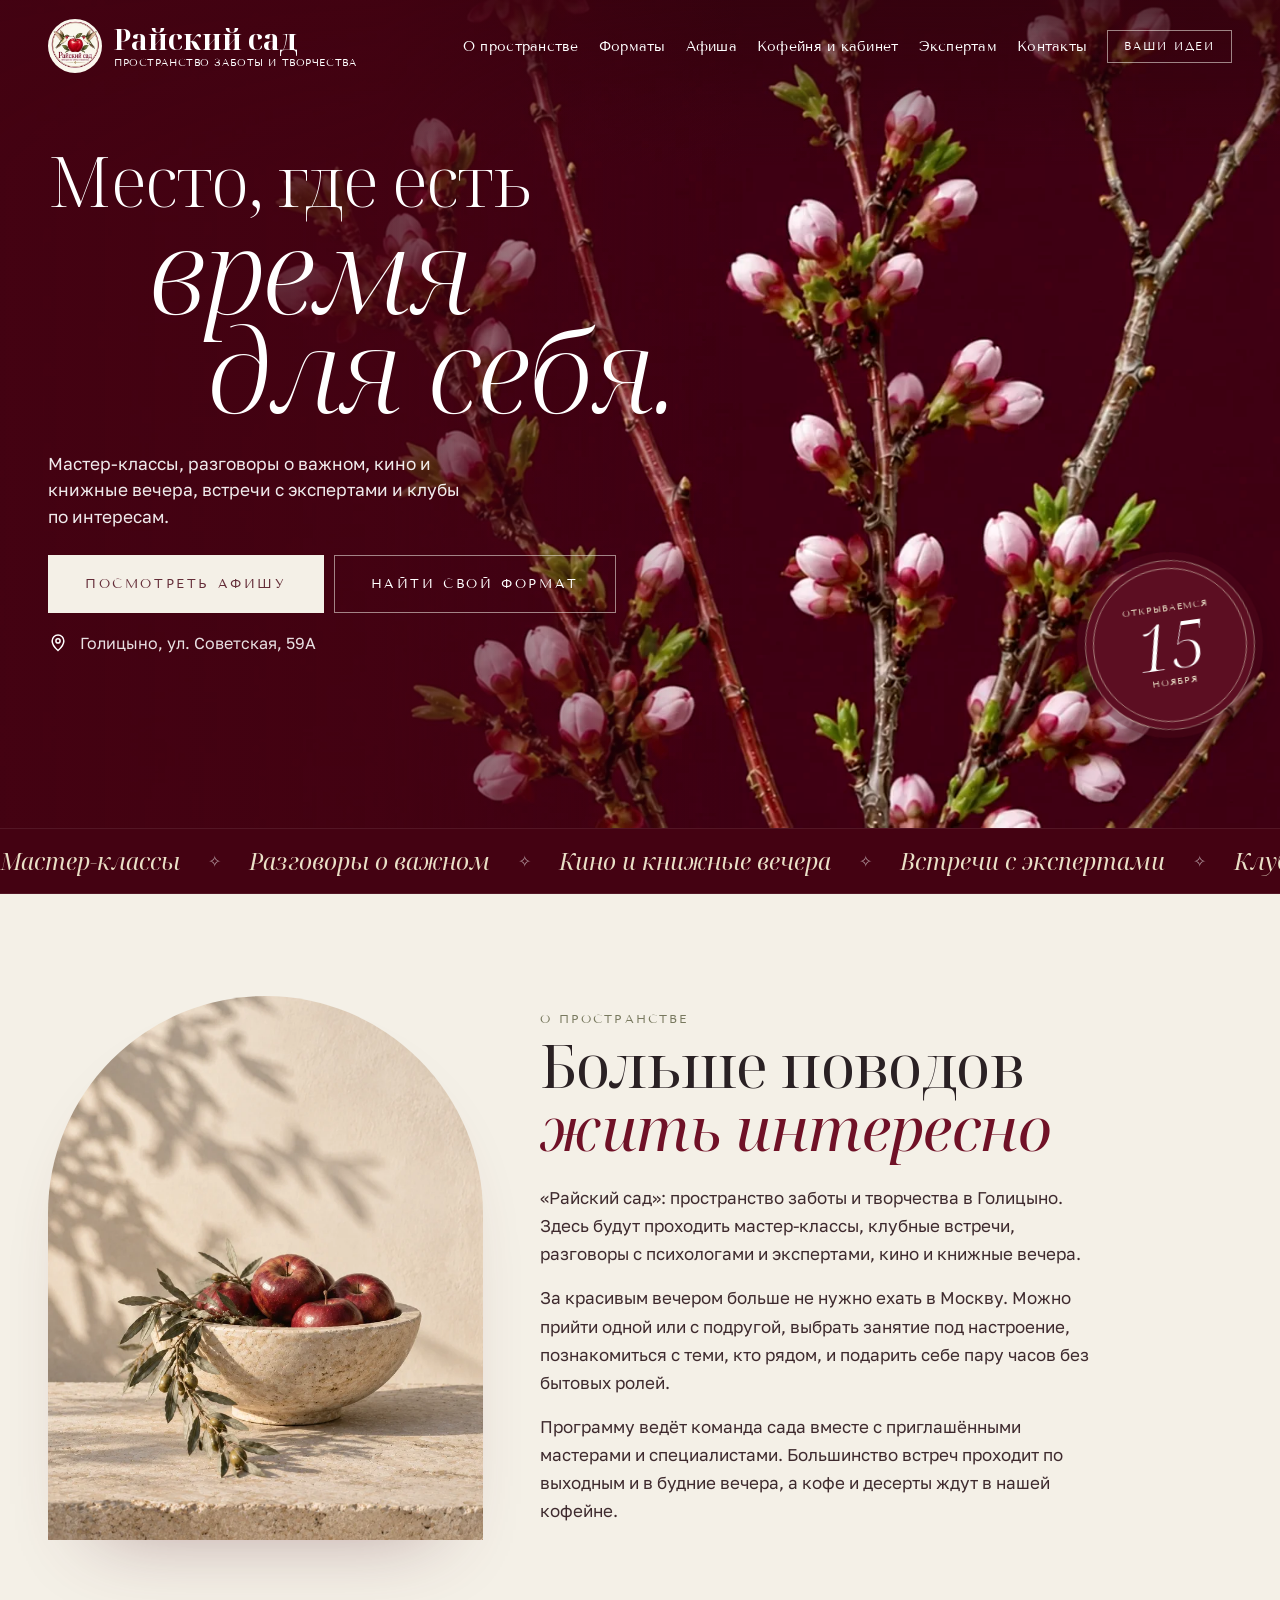
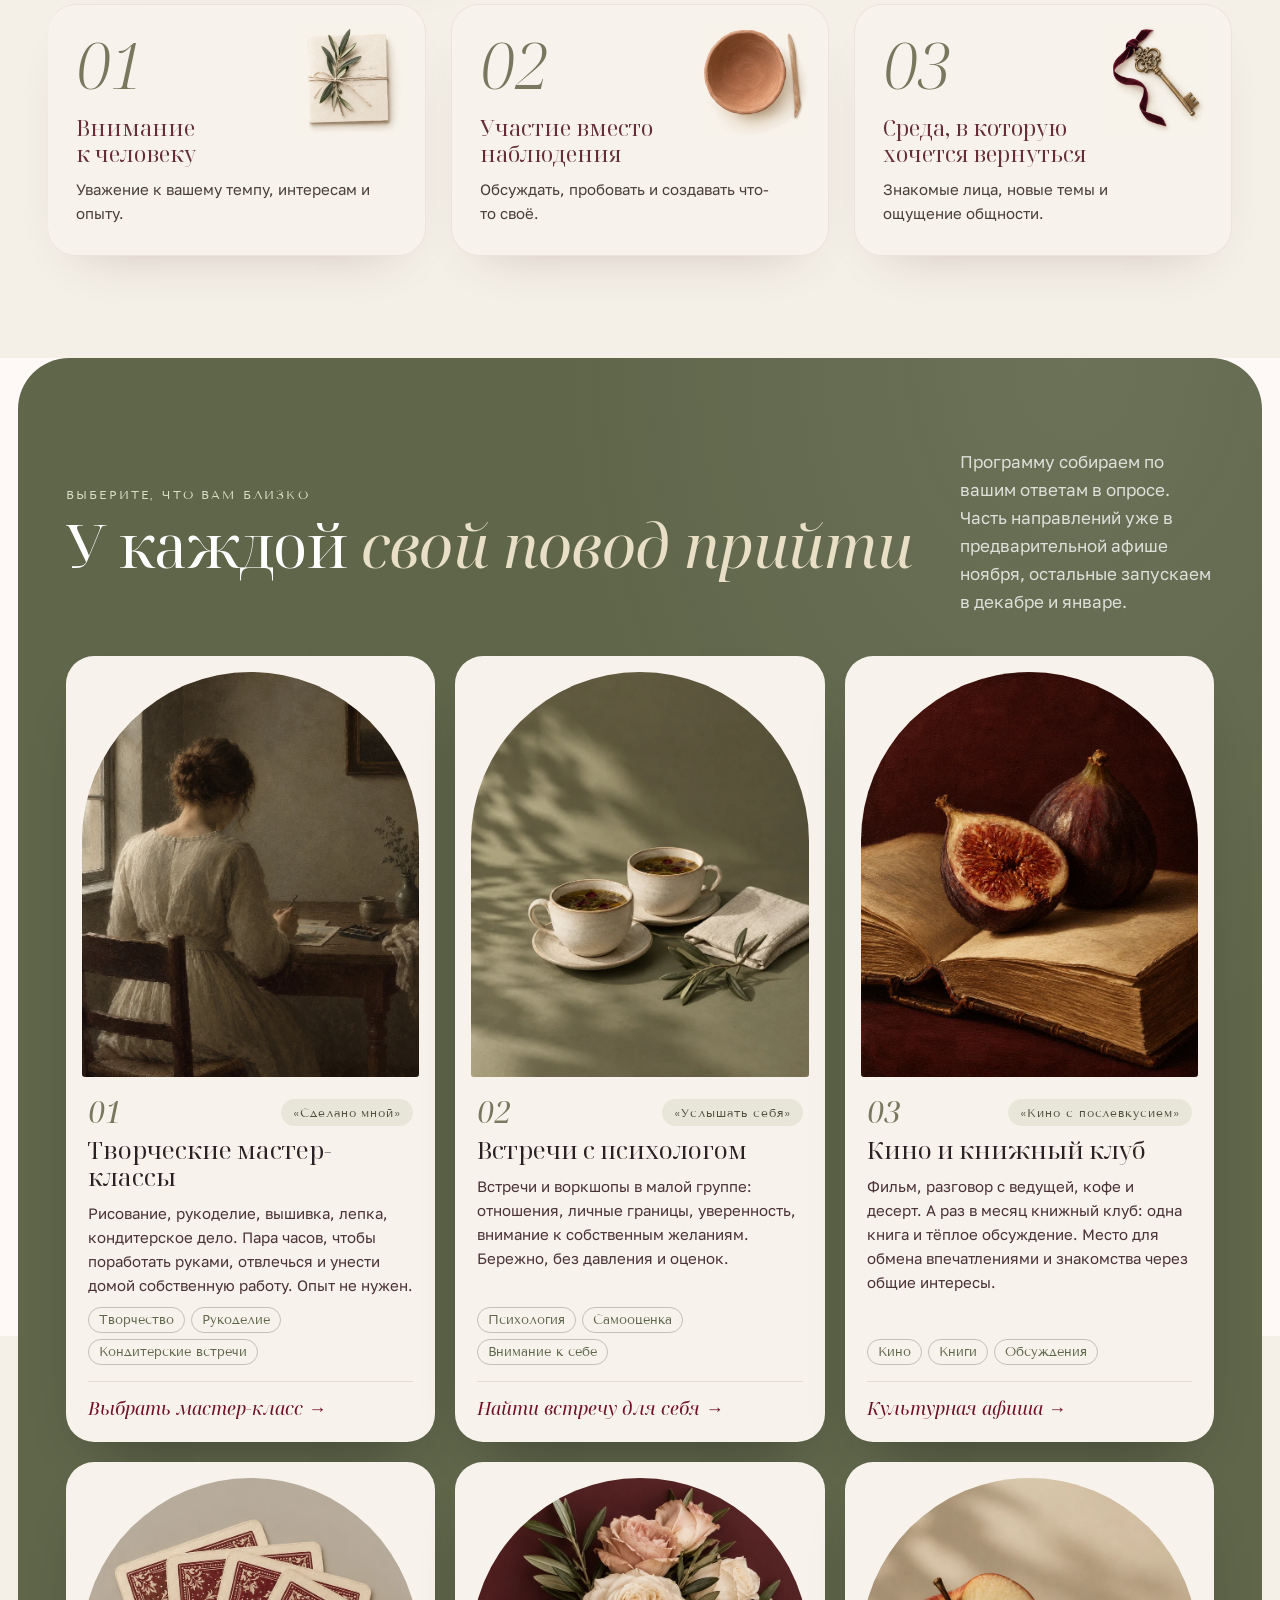
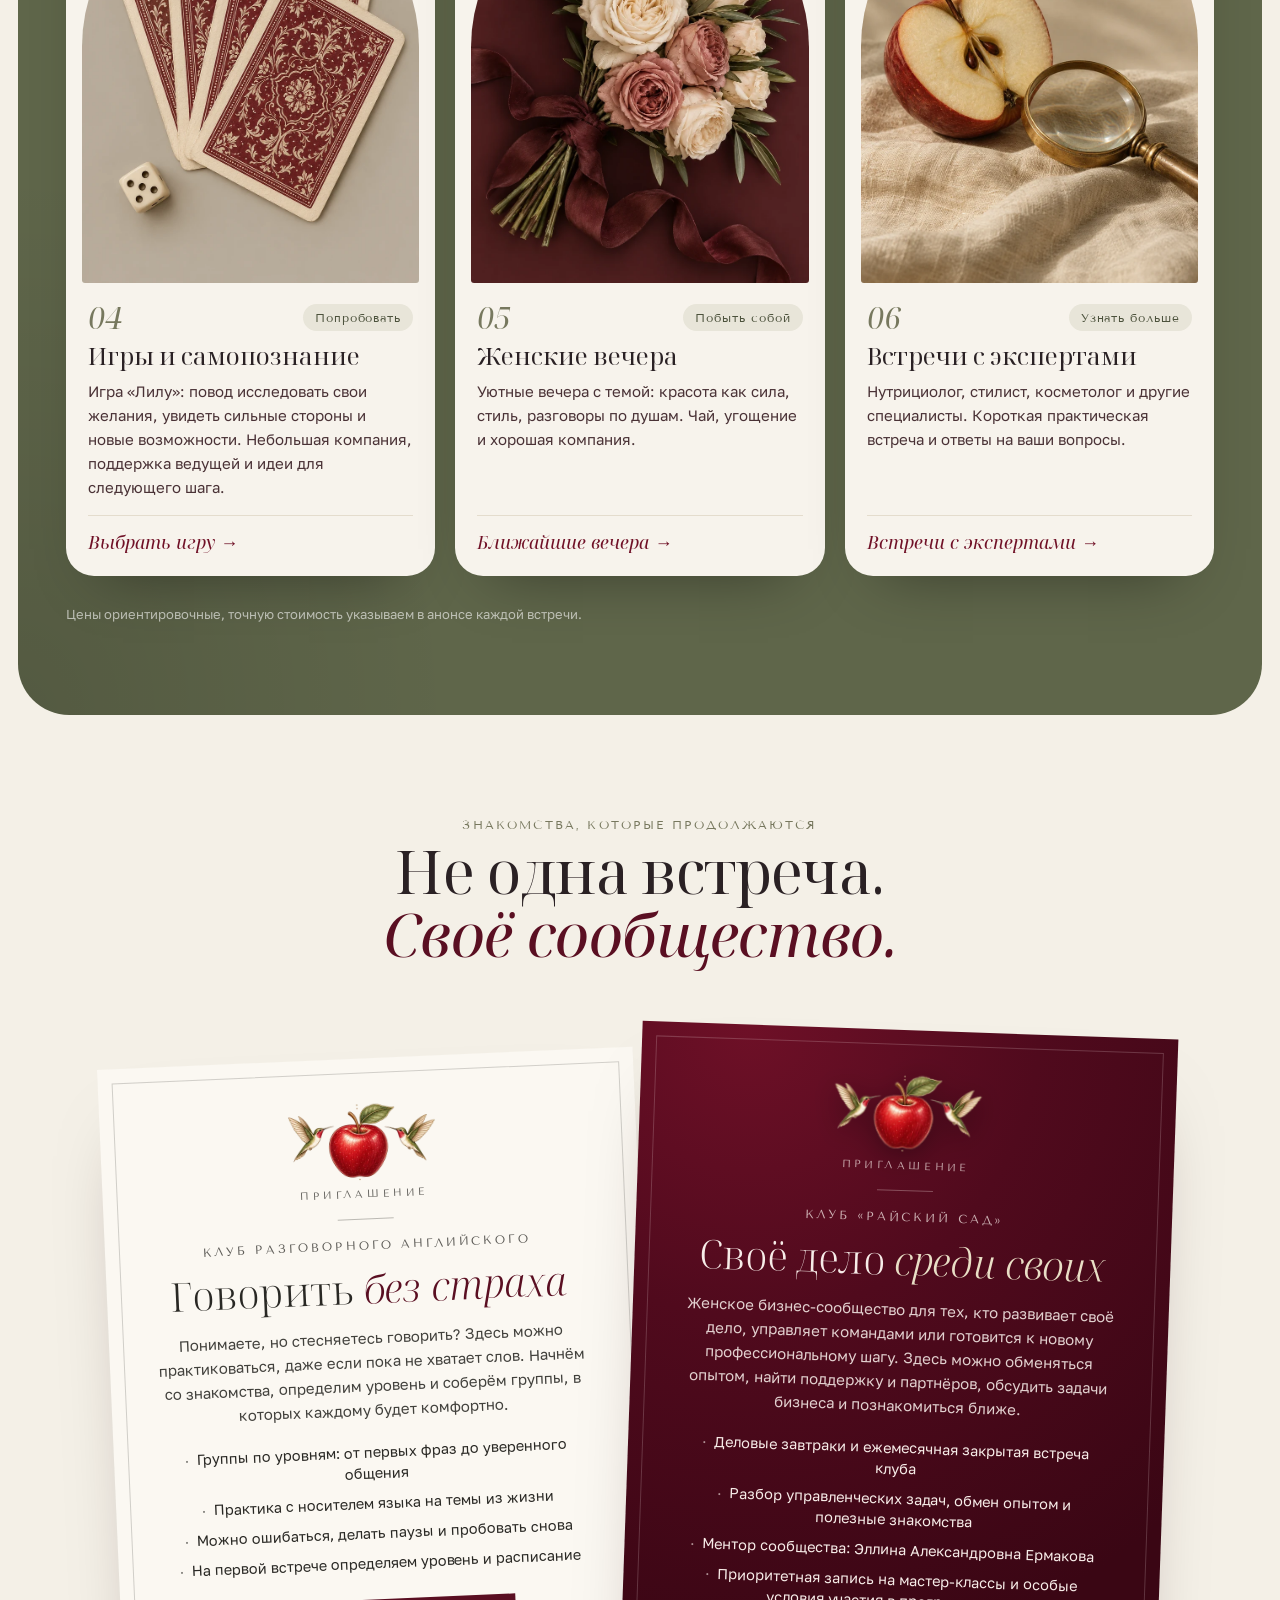
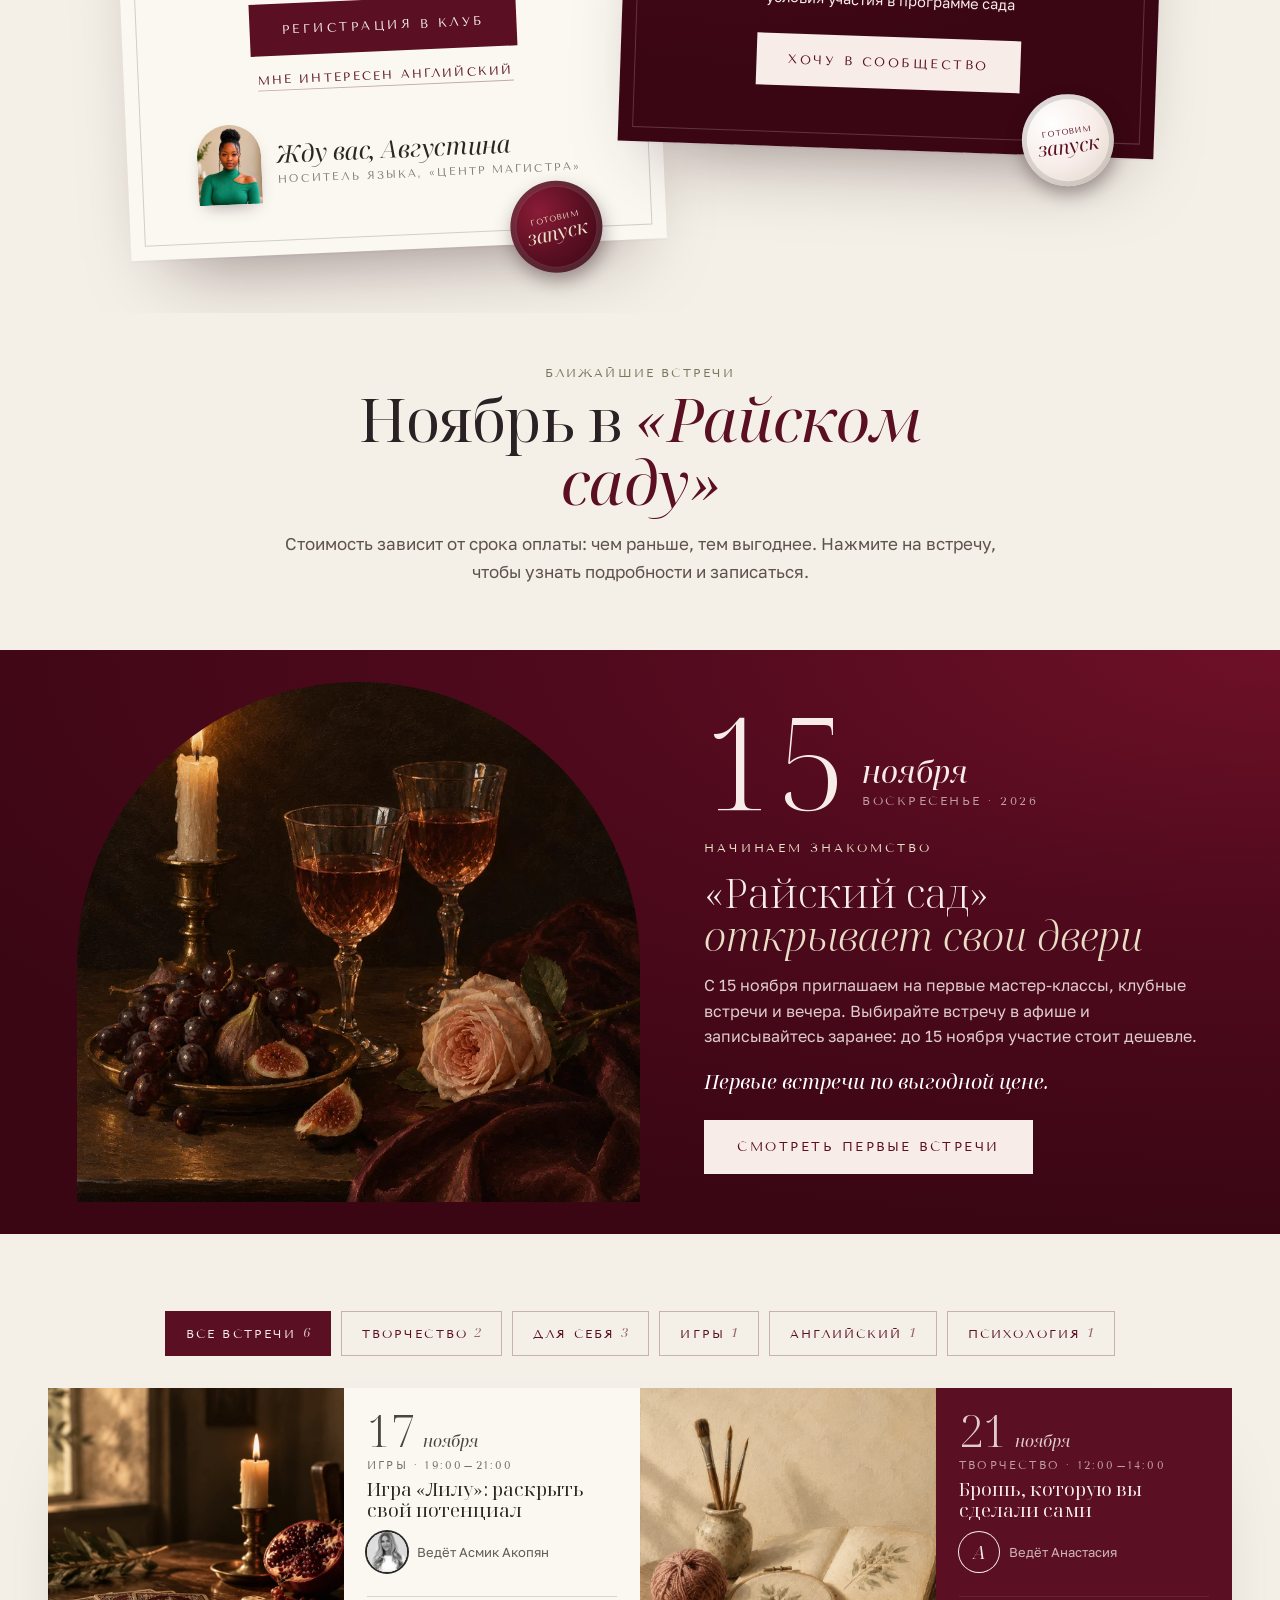
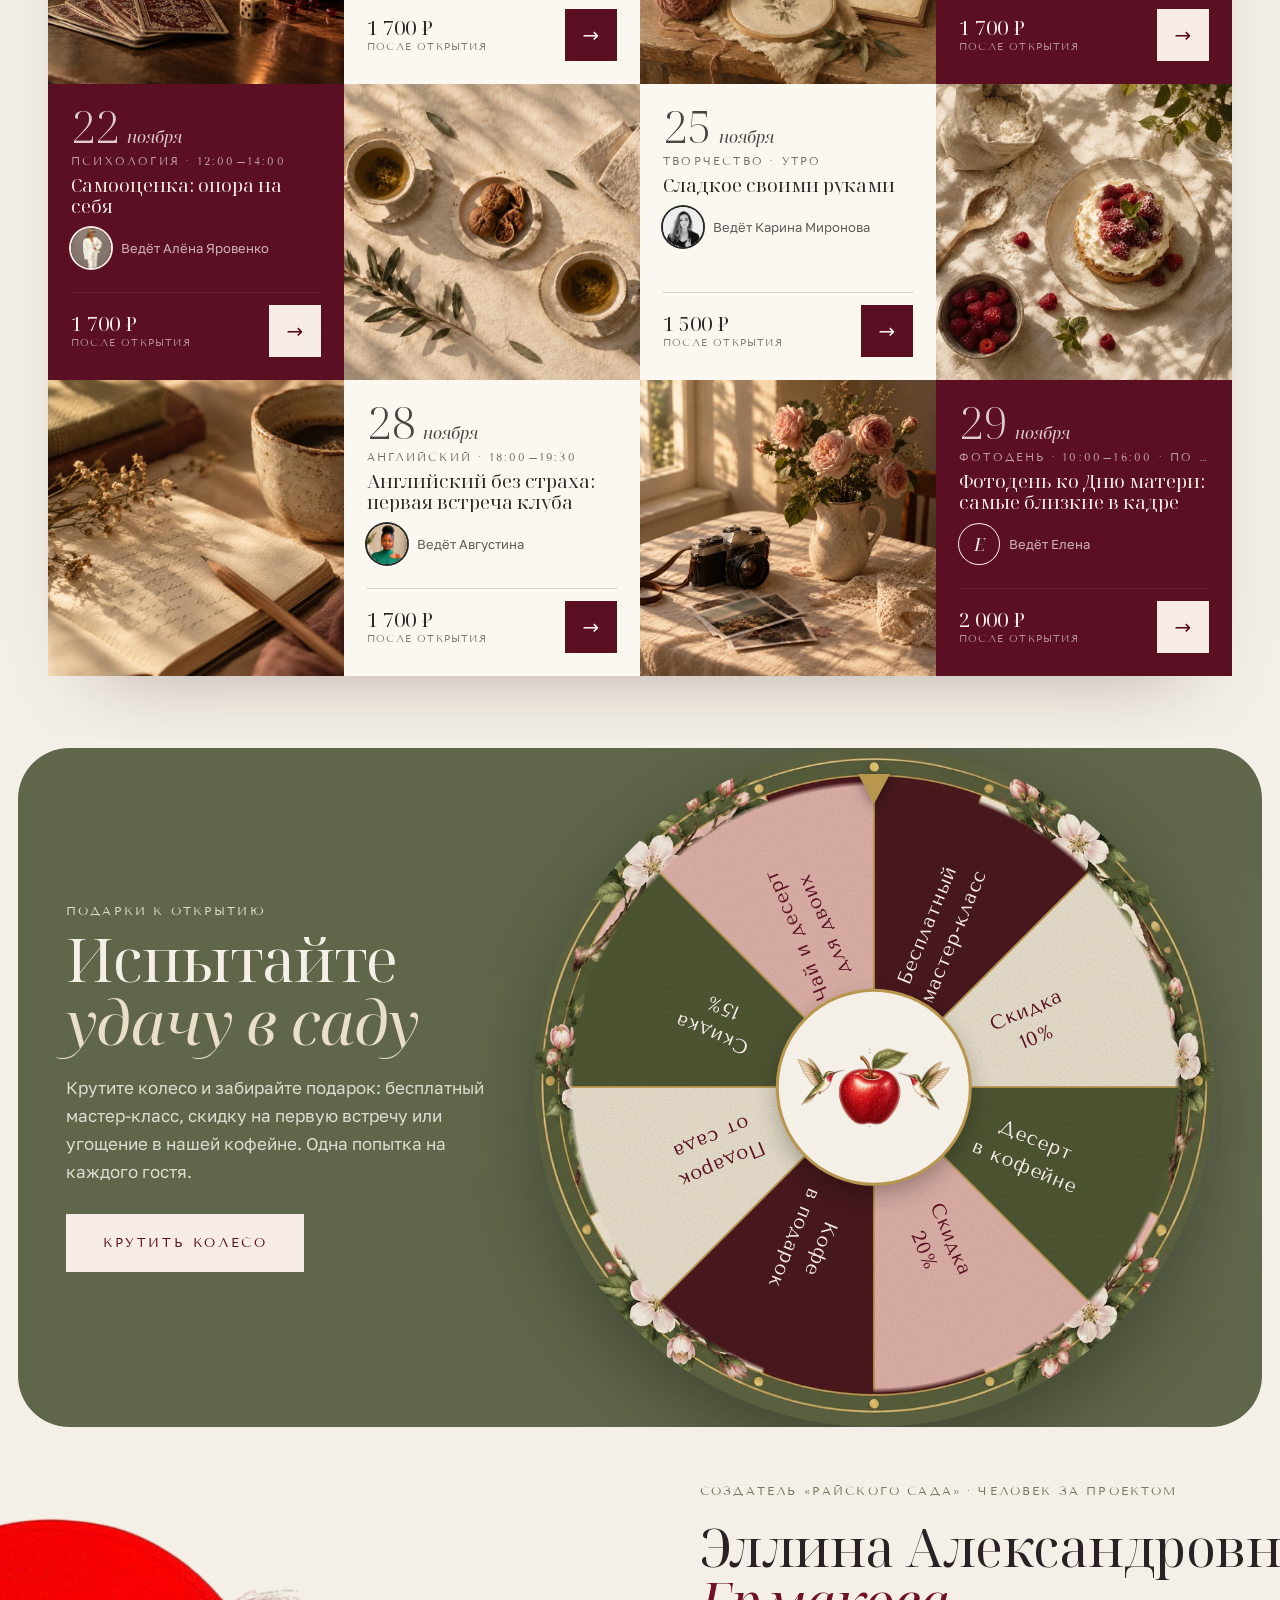
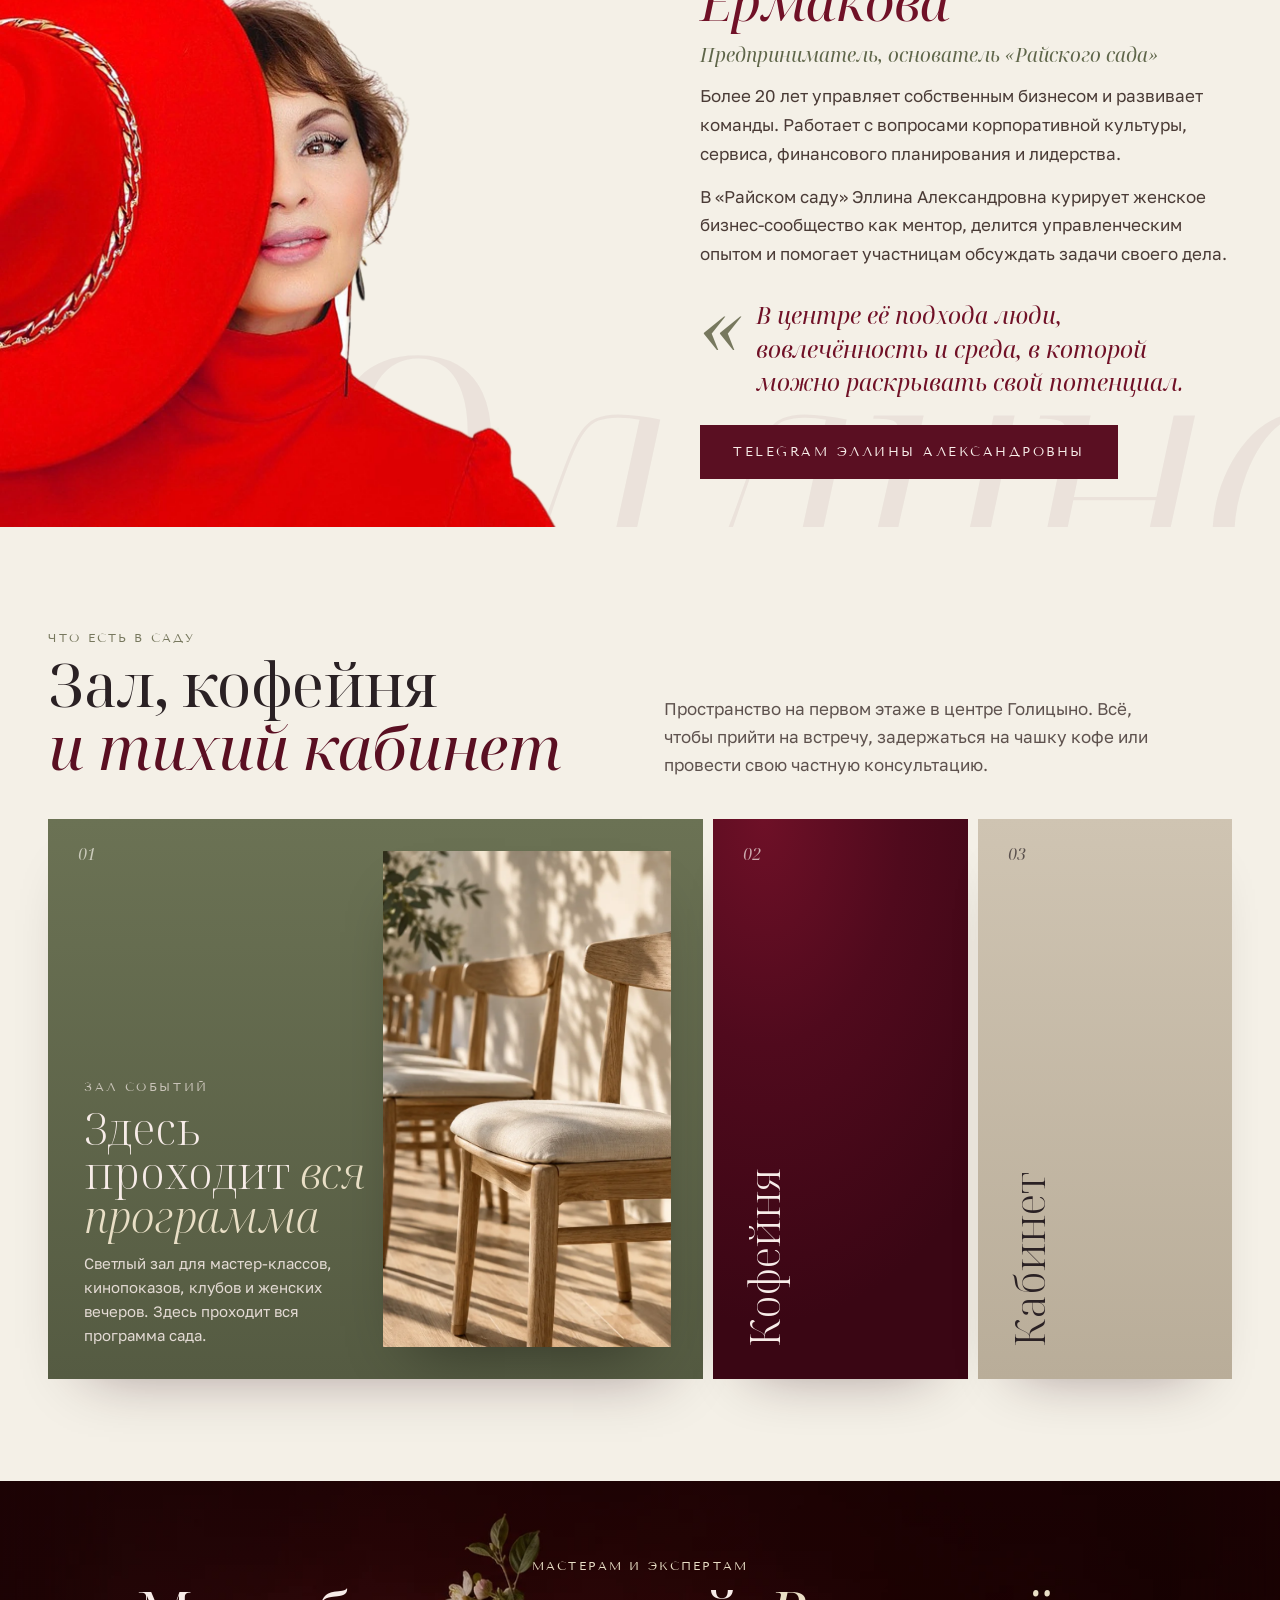
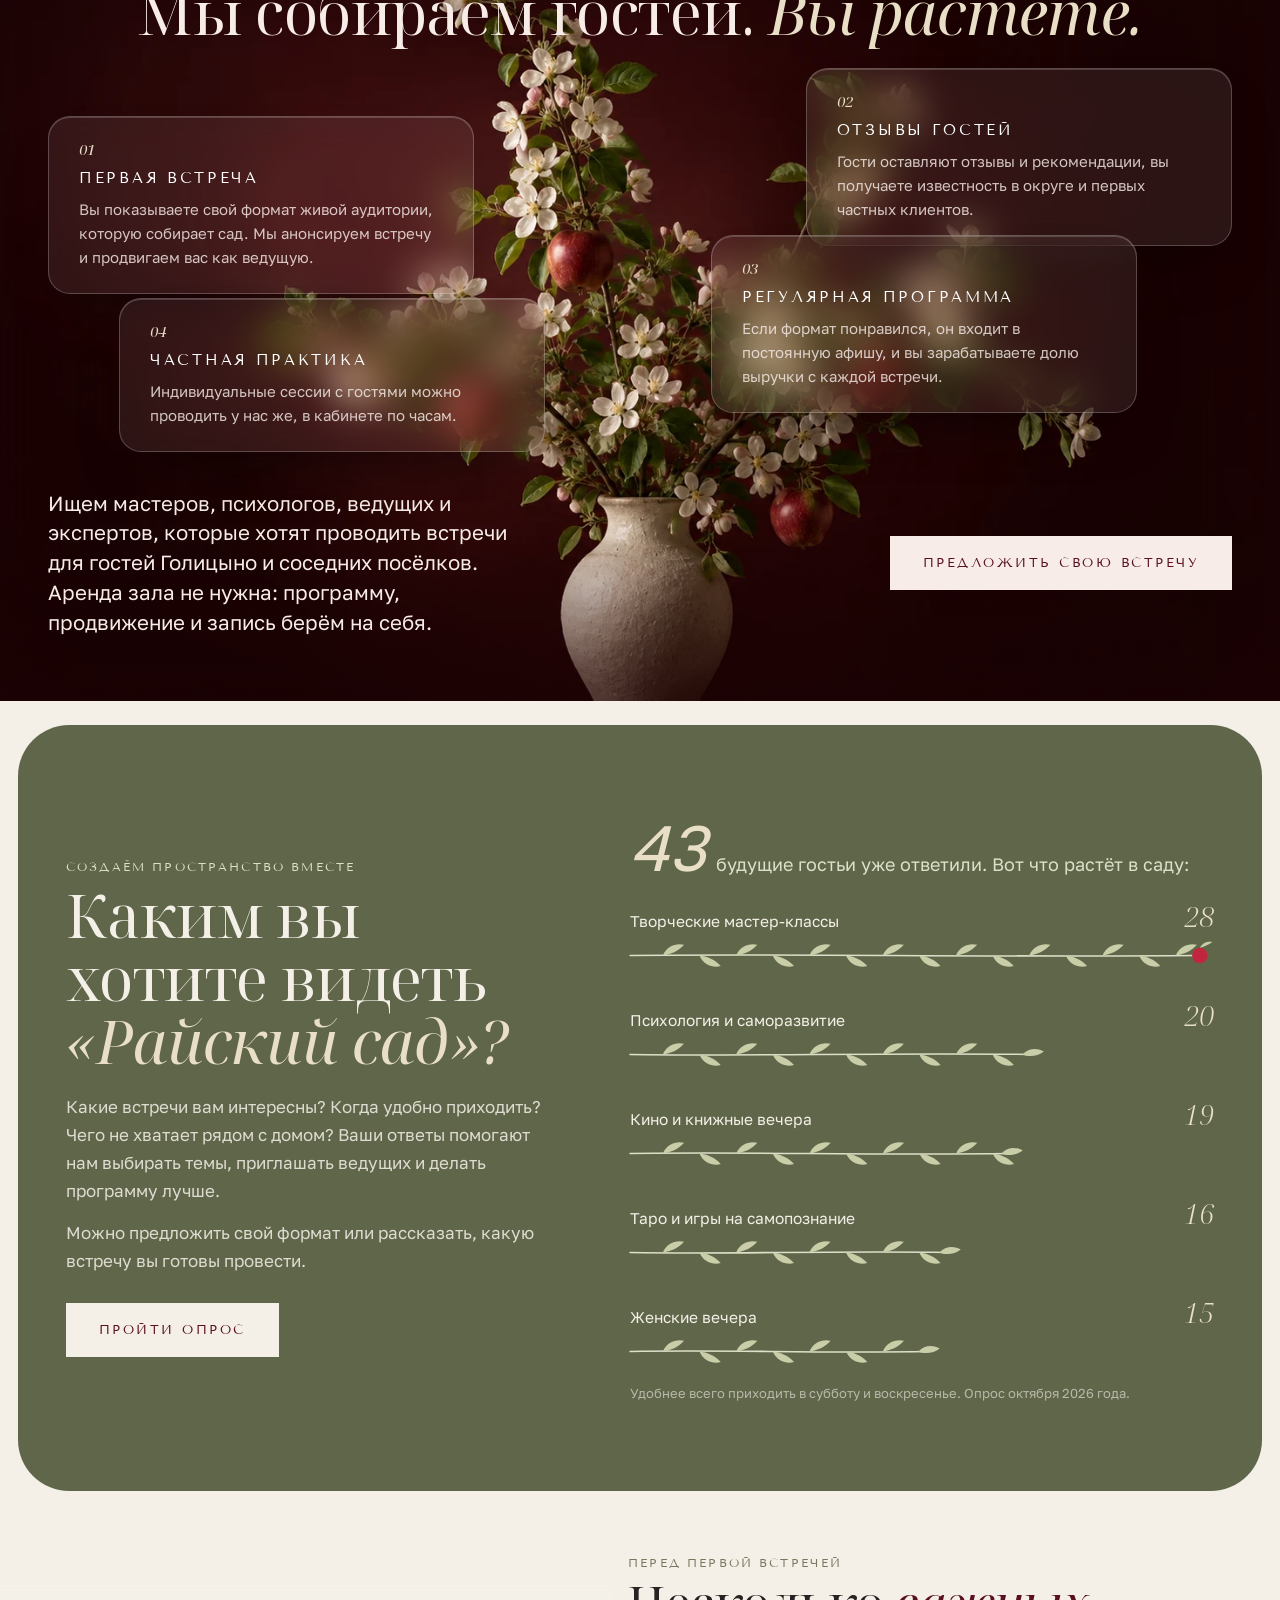
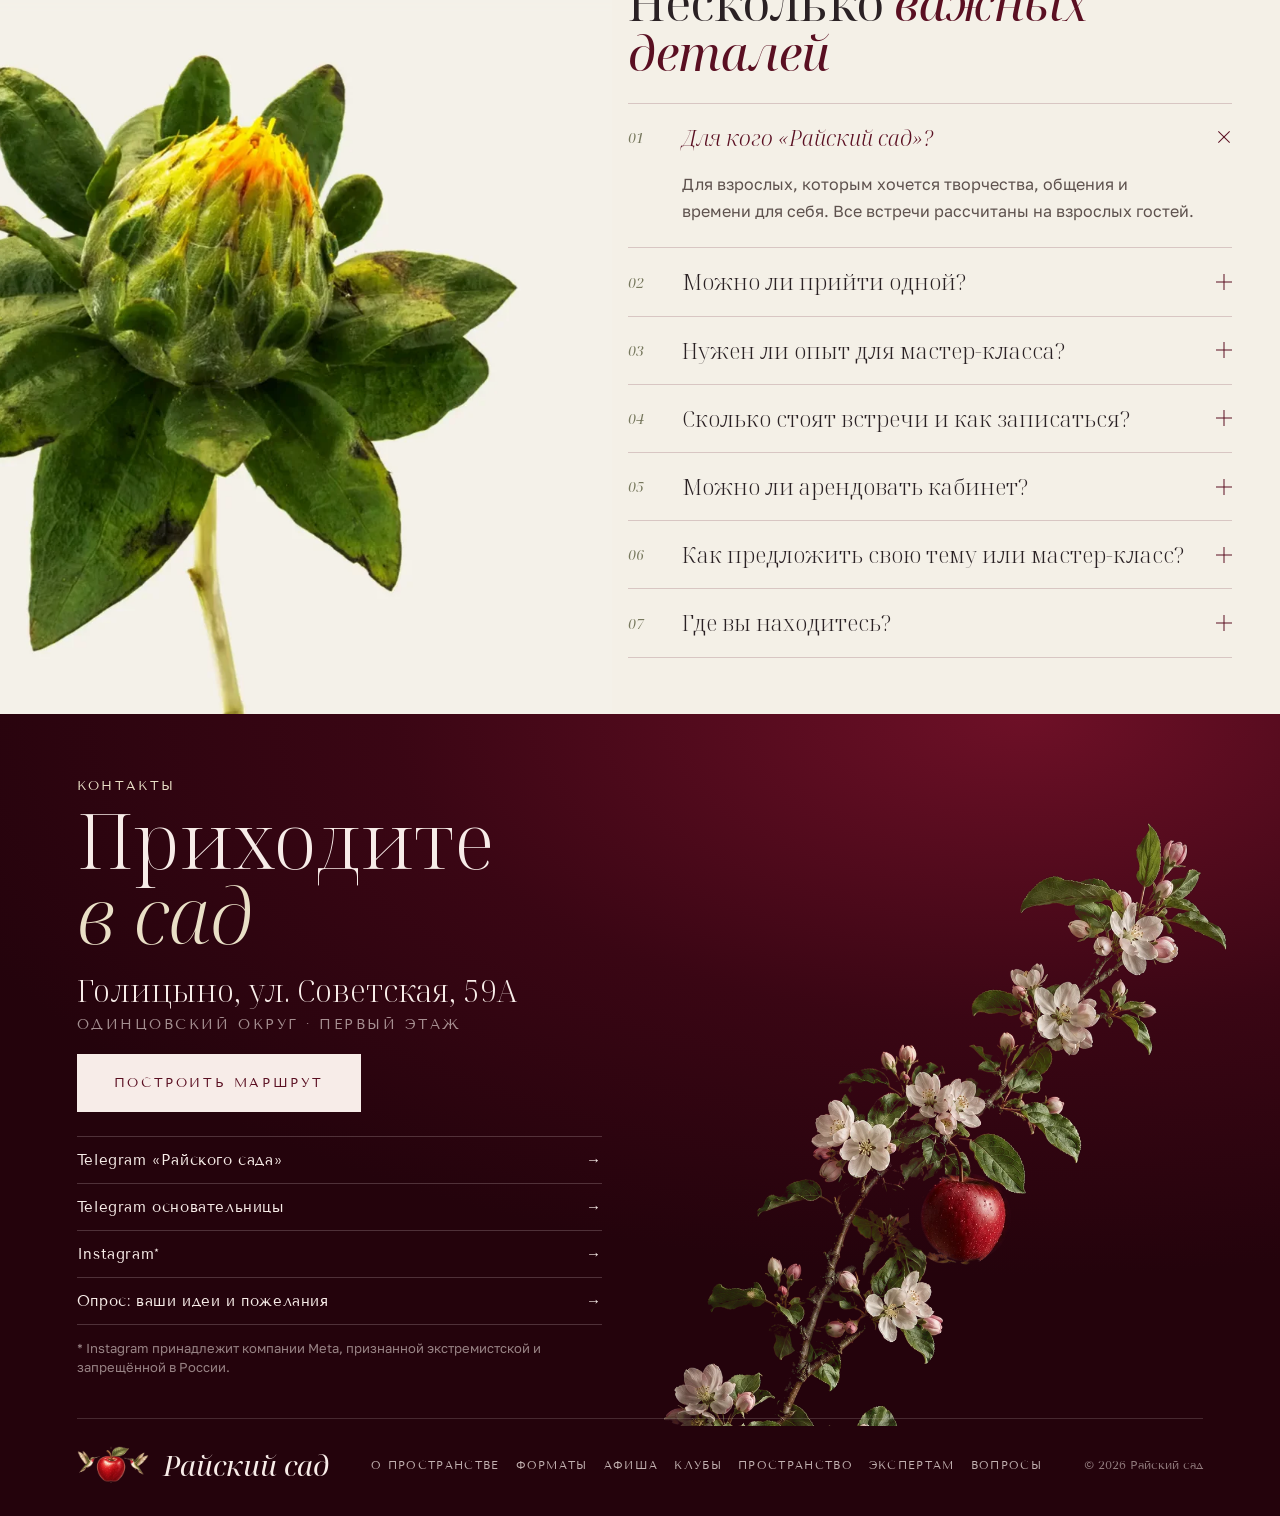
==== commit 5e38f4ad: "Основательница, вопросы и финал плотнее; адрес и ссылки в финале прежними шрифтами Co-Authored-By: C" ====
--- a/index.html
+++ b/index.html
@@ -9,7 +9,7 @@
 <link rel="preconnect" href="https://fonts.googleapis.com">
 <link rel="preconnect" href="https://fonts.gstatic.com" crossorigin>
 <link href="https://fonts.googleapis.com/css2?family=Noto+Serif+Display:ital,wght@0,300;0,400;0,500;0,700;1,300;1,400&family=Tenor+Sans&family=Golos+Text:wght@400;500&display=swap" rel="stylesheet">
-<link rel="stylesheet" href="styles.css?v=1792662650">
+<link rel="stylesheet" href="styles.css?v=1792663117">
 <script>document.documentElement.classList.add('js')</script>
 </head>
 <body class="page-film">
--- a/styles.css
+++ b/styles.css
@@ -2876,3 +2876,41 @@
 }
 /* курсивные цитаты и подписи остаются антиквой */
 .founder__quote, .founder__role, .opening2__free, .inv__sign, .md__lead { font-family: 'Noto Serif Display', serif !important; }
+
+/* основательница компактнее: имя в две строки, фото поднято и стоит рядом с текстом, снизу без пустоты */
+@media (min-width: 961px) {
+  .founder--mag .founder__inner { align-items: center !important; padding-top: 48px !important; padding-bottom: 48px !important; }
+  .founder--mag .founder__photo { align-self: center !important; }
+  .founder--mag .founder__photo img { max-height: 640px; width: auto !important; max-width: 100%; }
+  .founder--mag .founder__text { padding: 0 !important; align-self: center !important; }
+  .founder--mag .founder__text .h2 { font-size: 52px !important; line-height: 1.04 !important; white-space: nowrap; }
+  .founder--mag .founder__text .h2 em { display: block; }
+  .founder--mag .founder__text { gap: 14px !important; }
+}
+@media (min-width: 961px) {
+  .founder--mag .founder__inner { padding-bottom: 0 !important; align-items: end !important; }
+  .founder--mag .founder__photo { align-self: end !important; }
+  .founder--mag .founder__text { align-self: center !important; padding-bottom: 48px !important; }
+}
+
+/* вопросы компактнее: заголовок в одну строку, цветок от верха блока */
+@media (min-width: 961px) {
+  .faq3 { padding-top: 56px !important; }
+  .faq3 .h2 { font-size: 52px !important; white-space: nowrap; }
+  .faq3 .h2 em { display: inline !important; }
+  .faq3__list { margin-top: 24px !important; }
+  .faq3__main { padding-bottom: 56px !important; }
+  .faq3__media { align-self: stretch !important; align-items: flex-end !important; }
+  .faq3__vid { -webkit-mask-image: linear-gradient(180deg, transparent 0, #000 7%) !important; mask-image: linear-gradient(180deg, transparent 0, #000 7%) !important; }
+}
+
+/* финал плотнее; адрес и ссылки — прежними шрифтами, Golos только в длинных абзацах */
+.finale__addr { font-family: 'Noto Serif Display', serif !important; font-weight: 300 !important; letter-spacing: 0 !important; font-size: clamp(26px, 2.4vw, 36px) !important; }
+.finale__links a { font-family: 'Tenor Sans', sans-serif !important; letter-spacing: .04em !important; font-size: clamp(15px, 1.15vw, 17px) !important; padding: 14px 0 !important; }
+.finale__title { font-size: clamp(52px, 6vw, 96px) !important; margin: 8px 0 20px !important; }
+.finale__route { margin-top: 20px !important; }
+.finale__links { margin-top: 24px !important; }
+@media (min-width: 961px) { .finale { padding-top: 64px !important; } .finale__bottom { margin-top: 40px !important; } }
+/* Golos на тёмном и светлом: тоньше и мягче на вид */
+body { -webkit-font-smoothing: antialiased; -moz-osx-font-smoothing: grayscale; }
+@media (min-width: 961px) { .faq3 .h2 { white-space: normal !important; font-size: 48px !important; } }
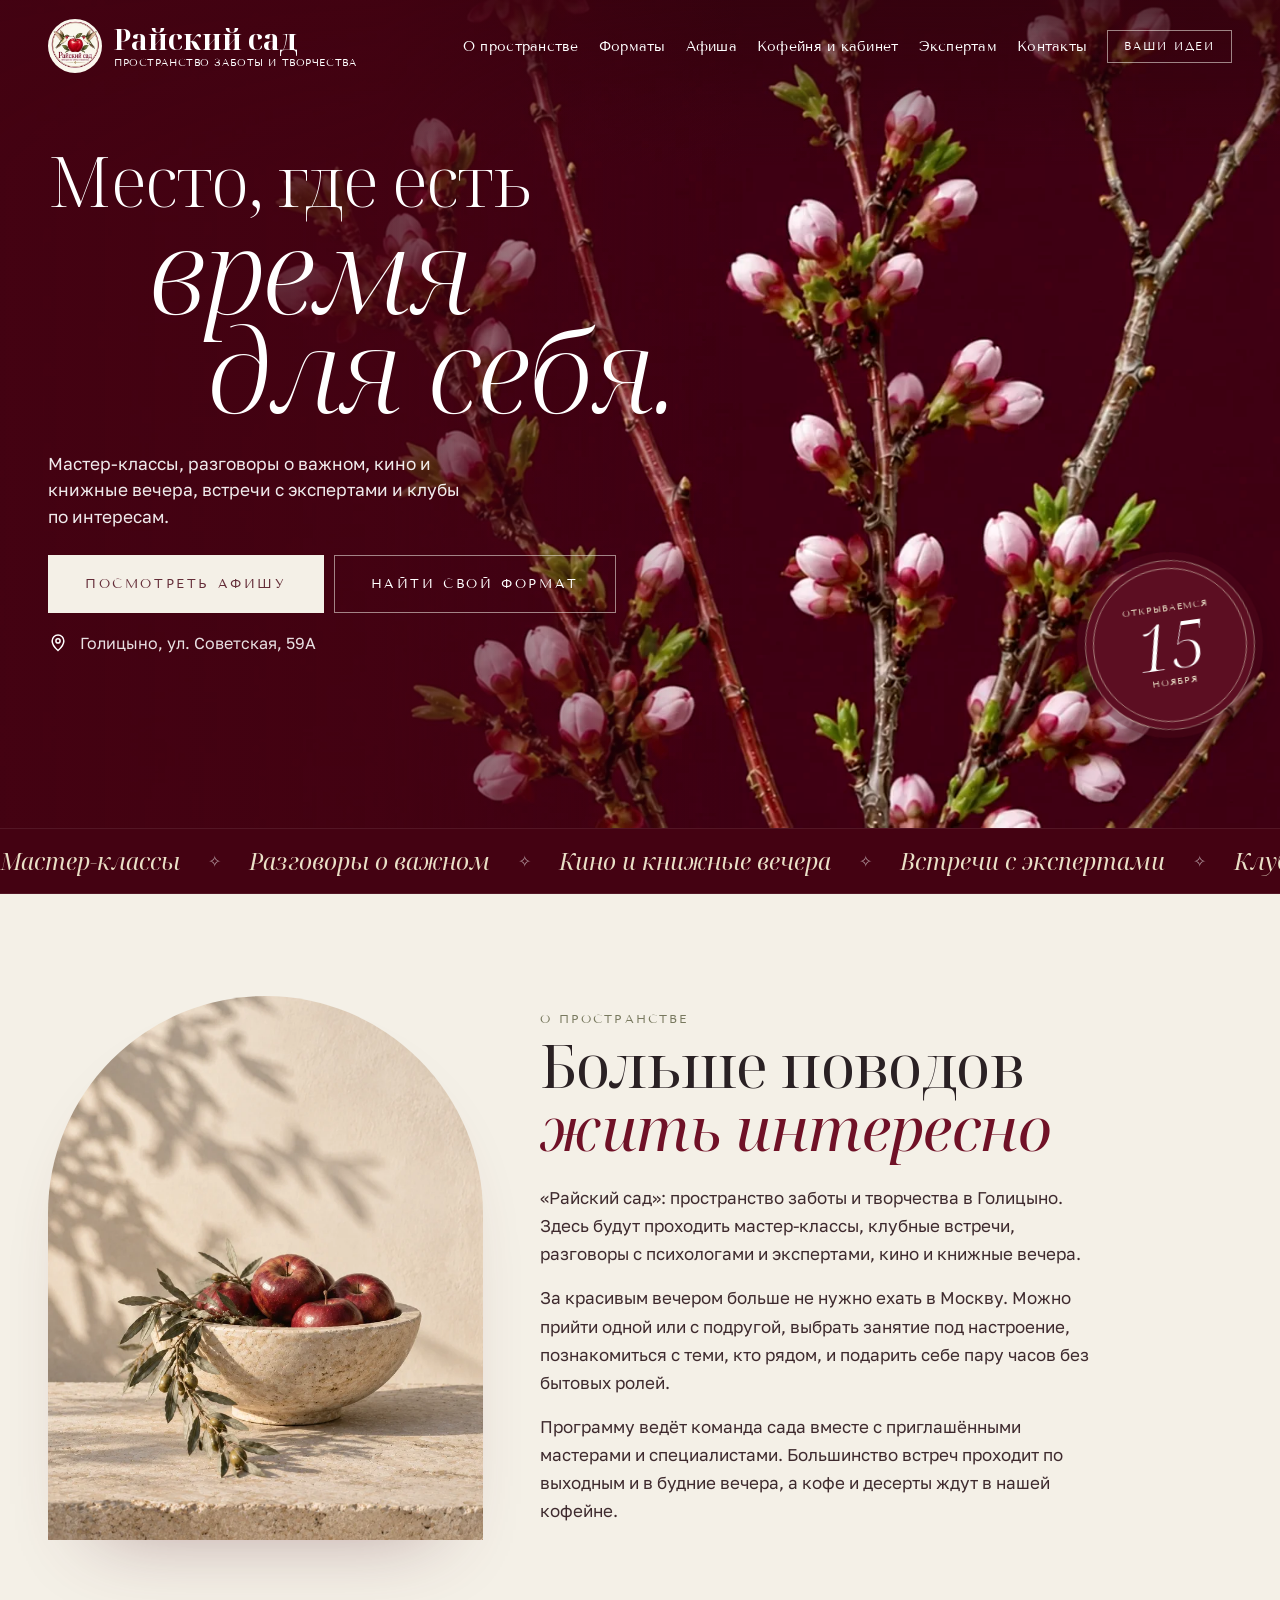
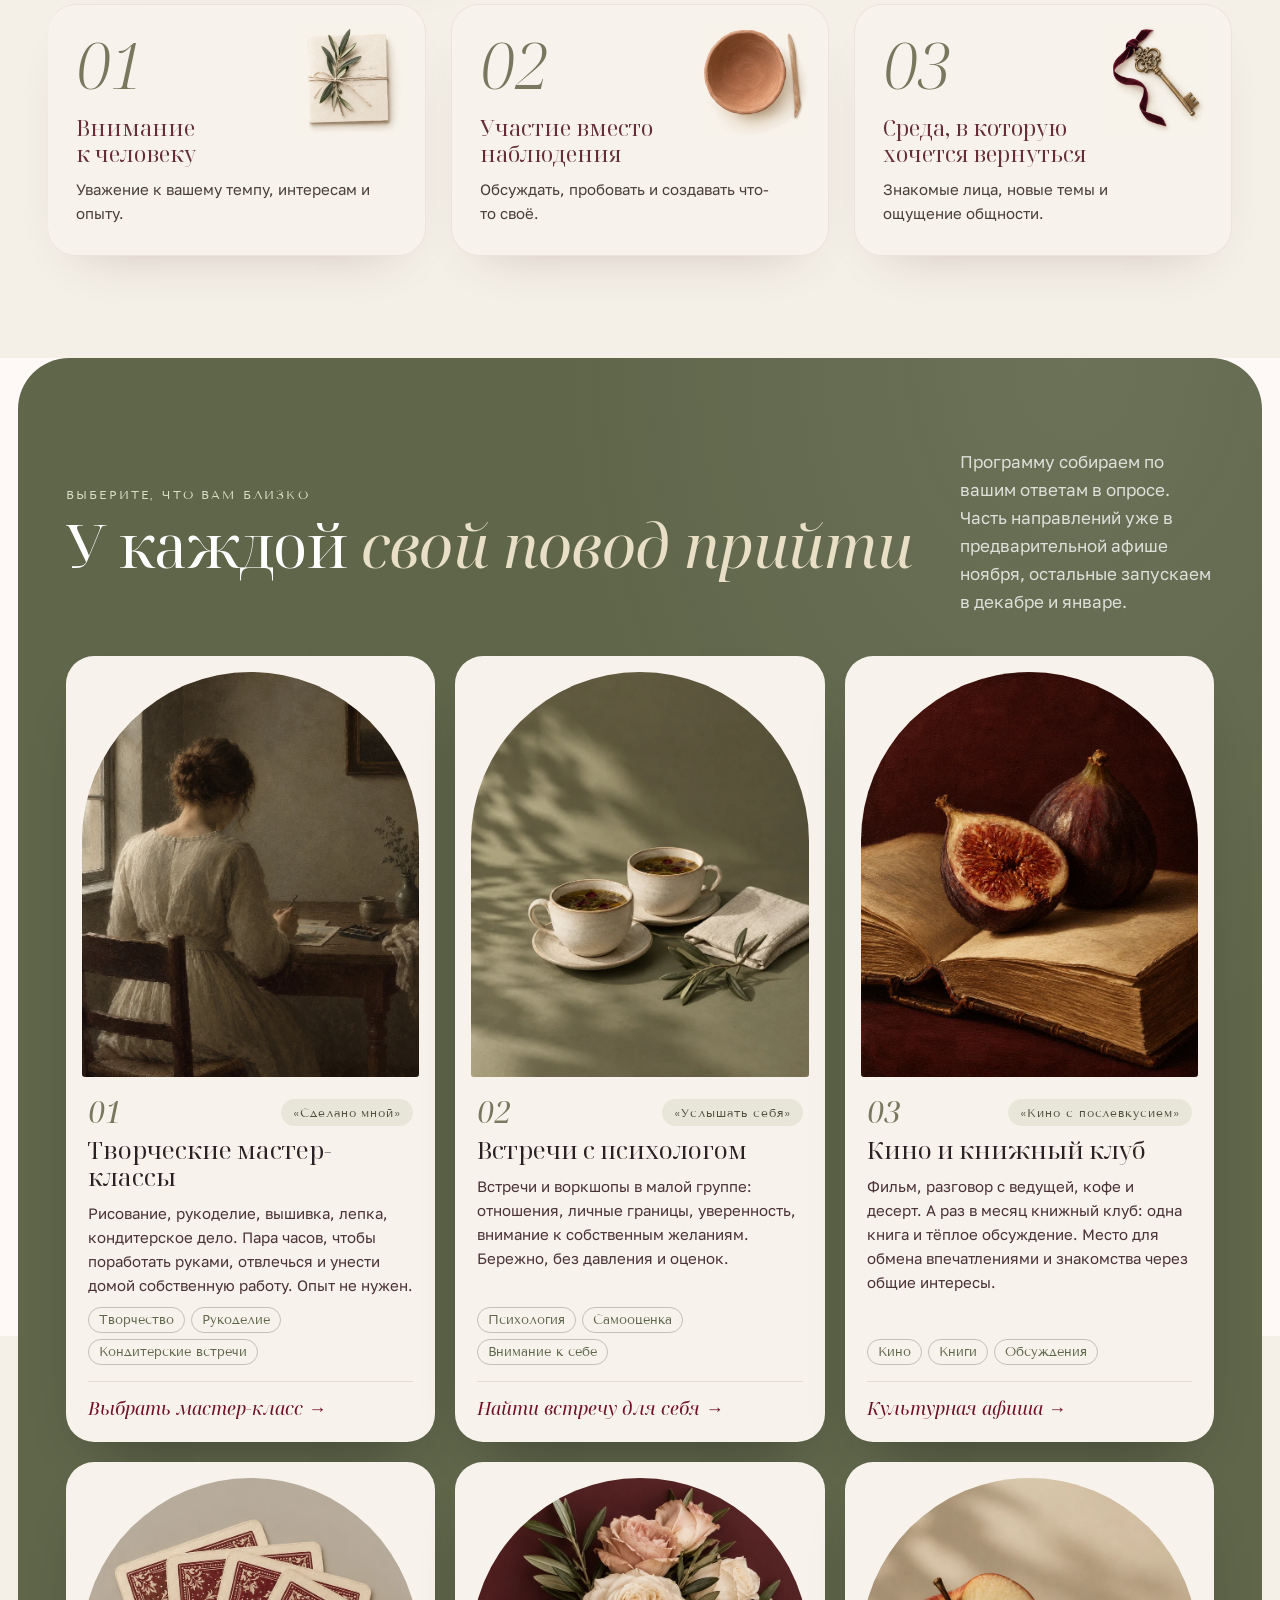
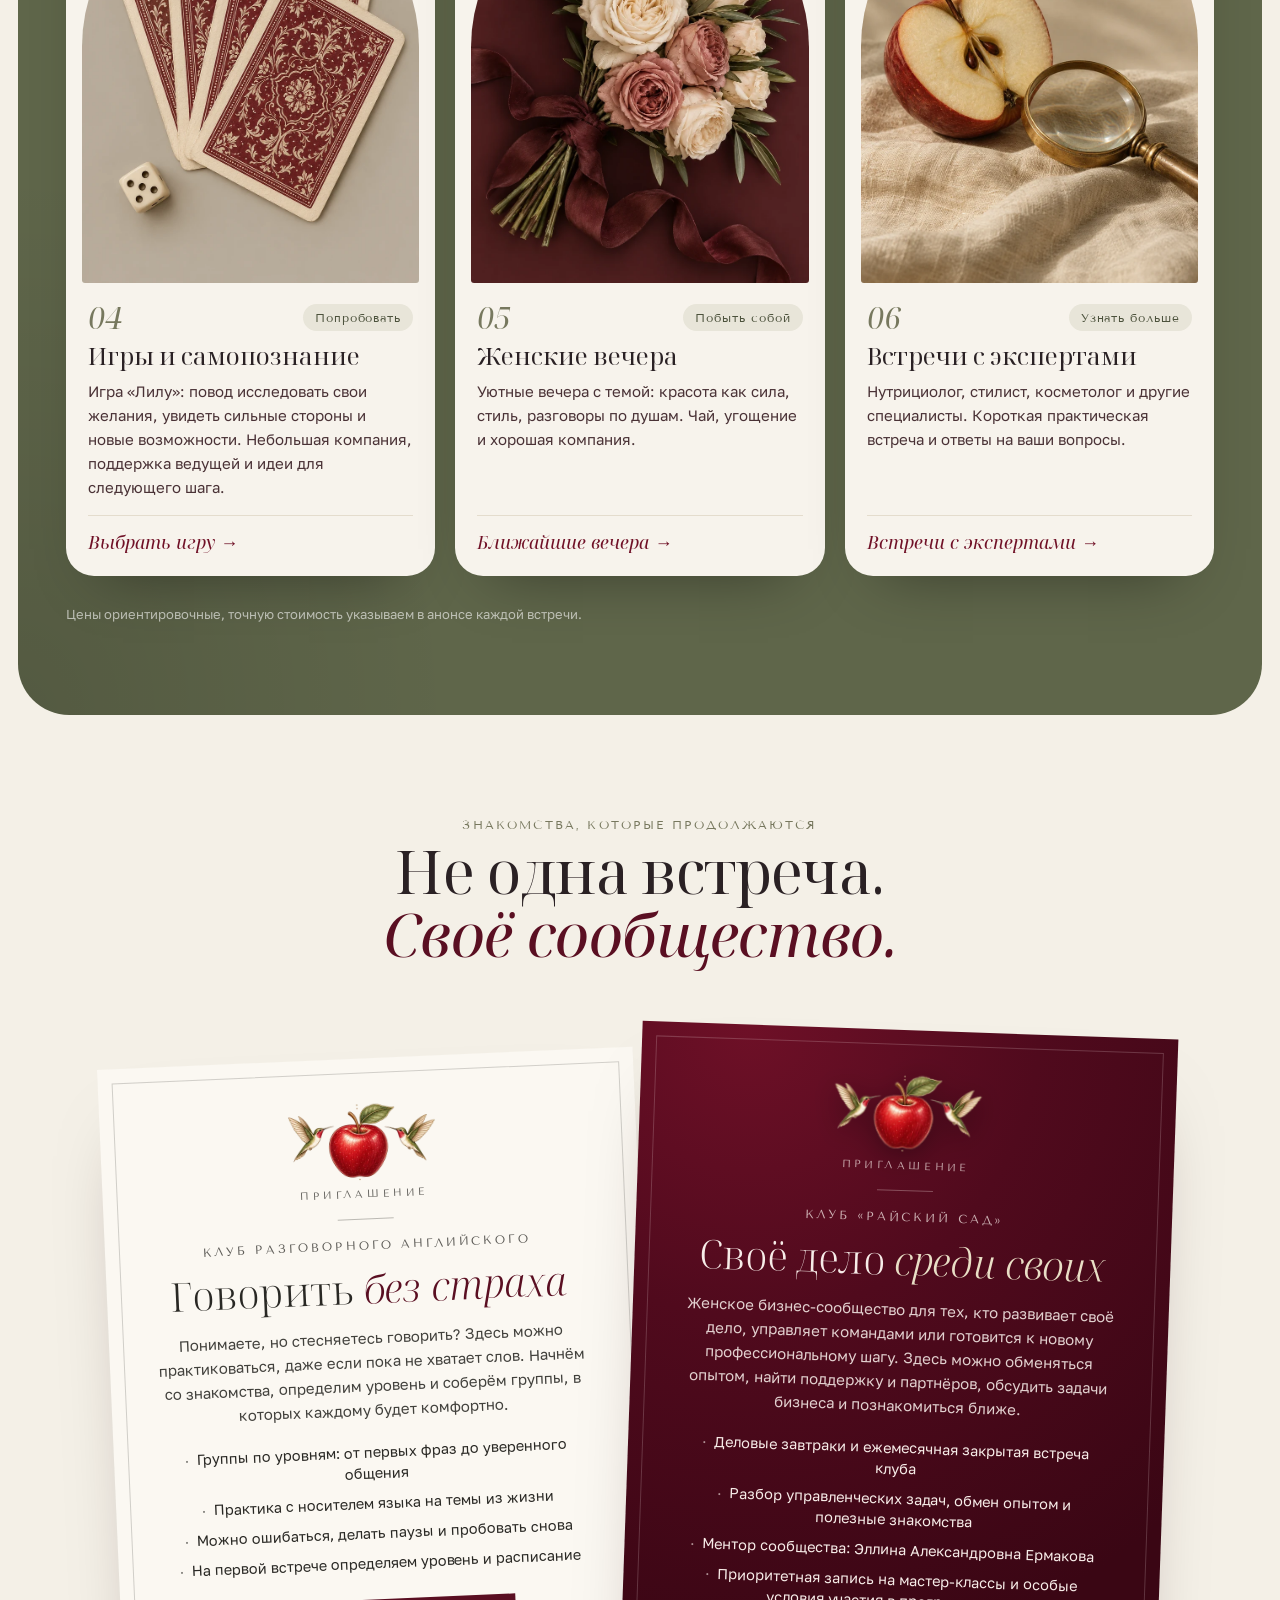
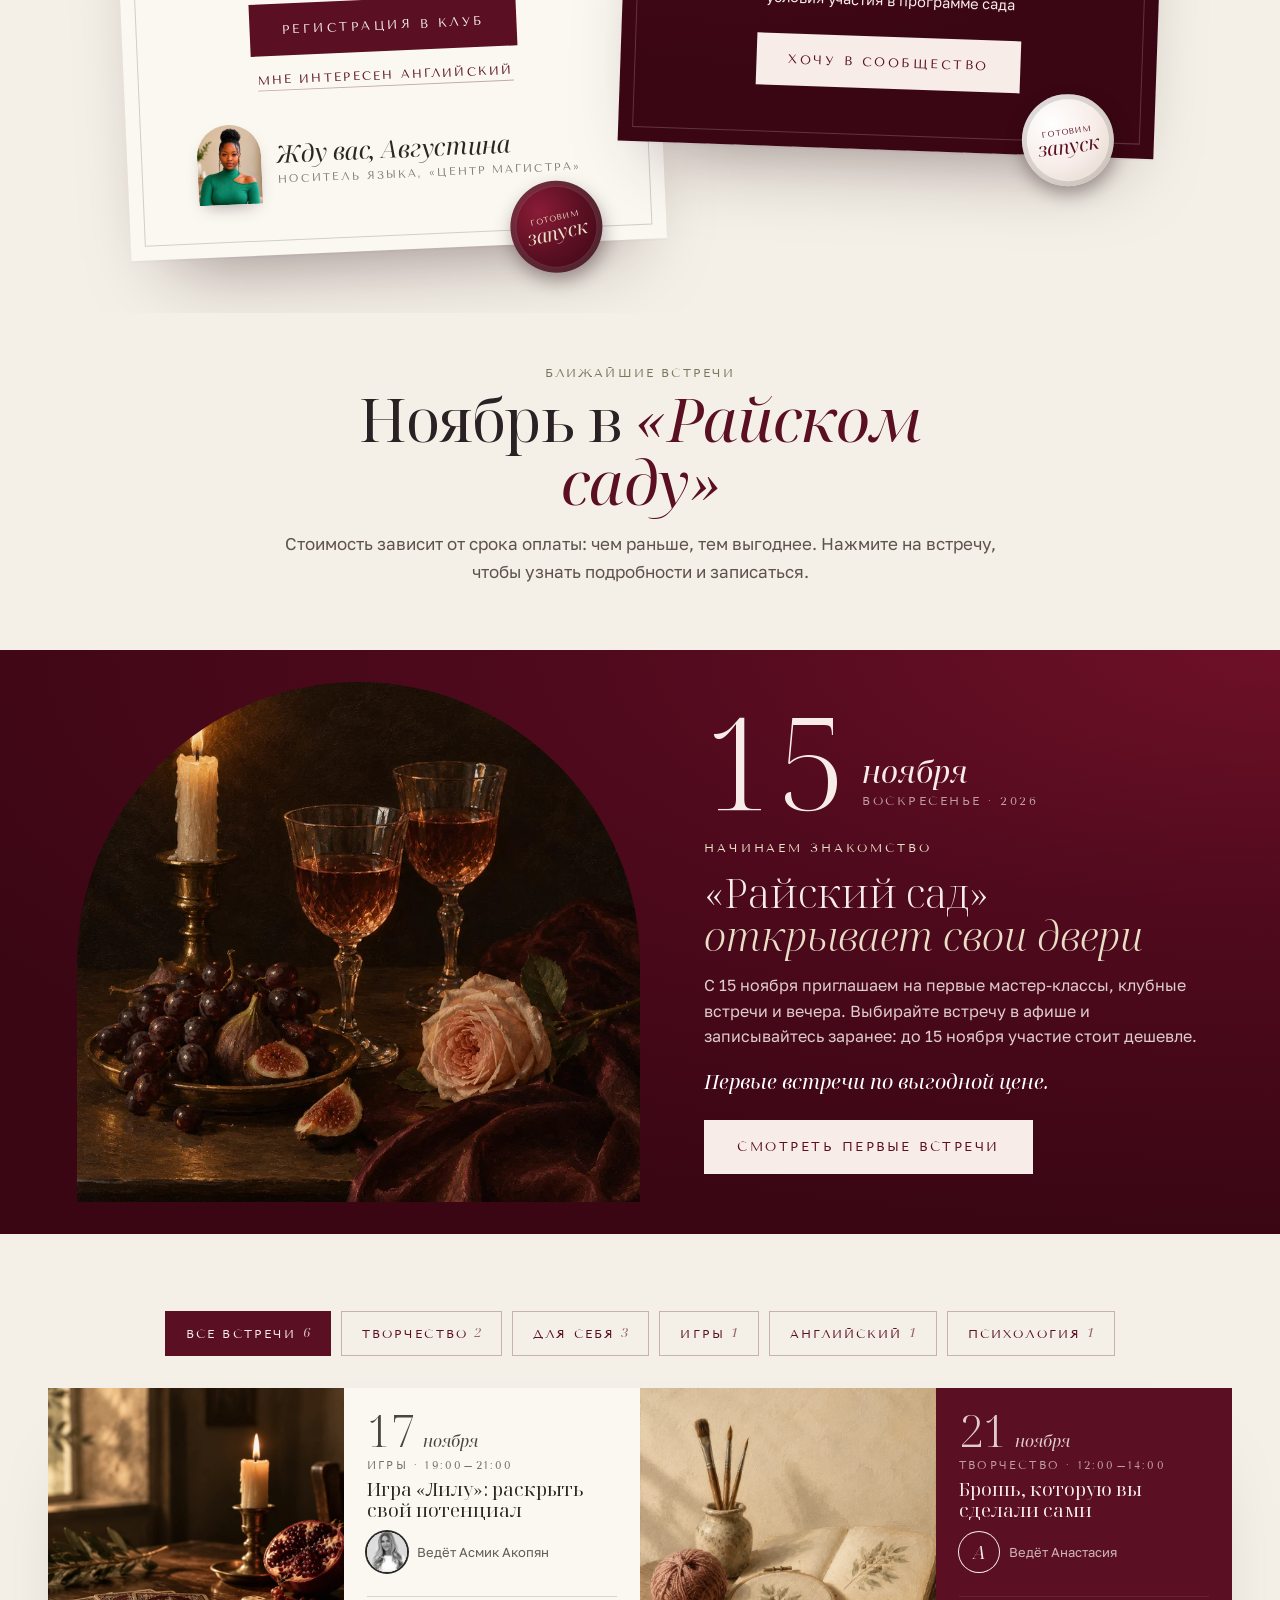
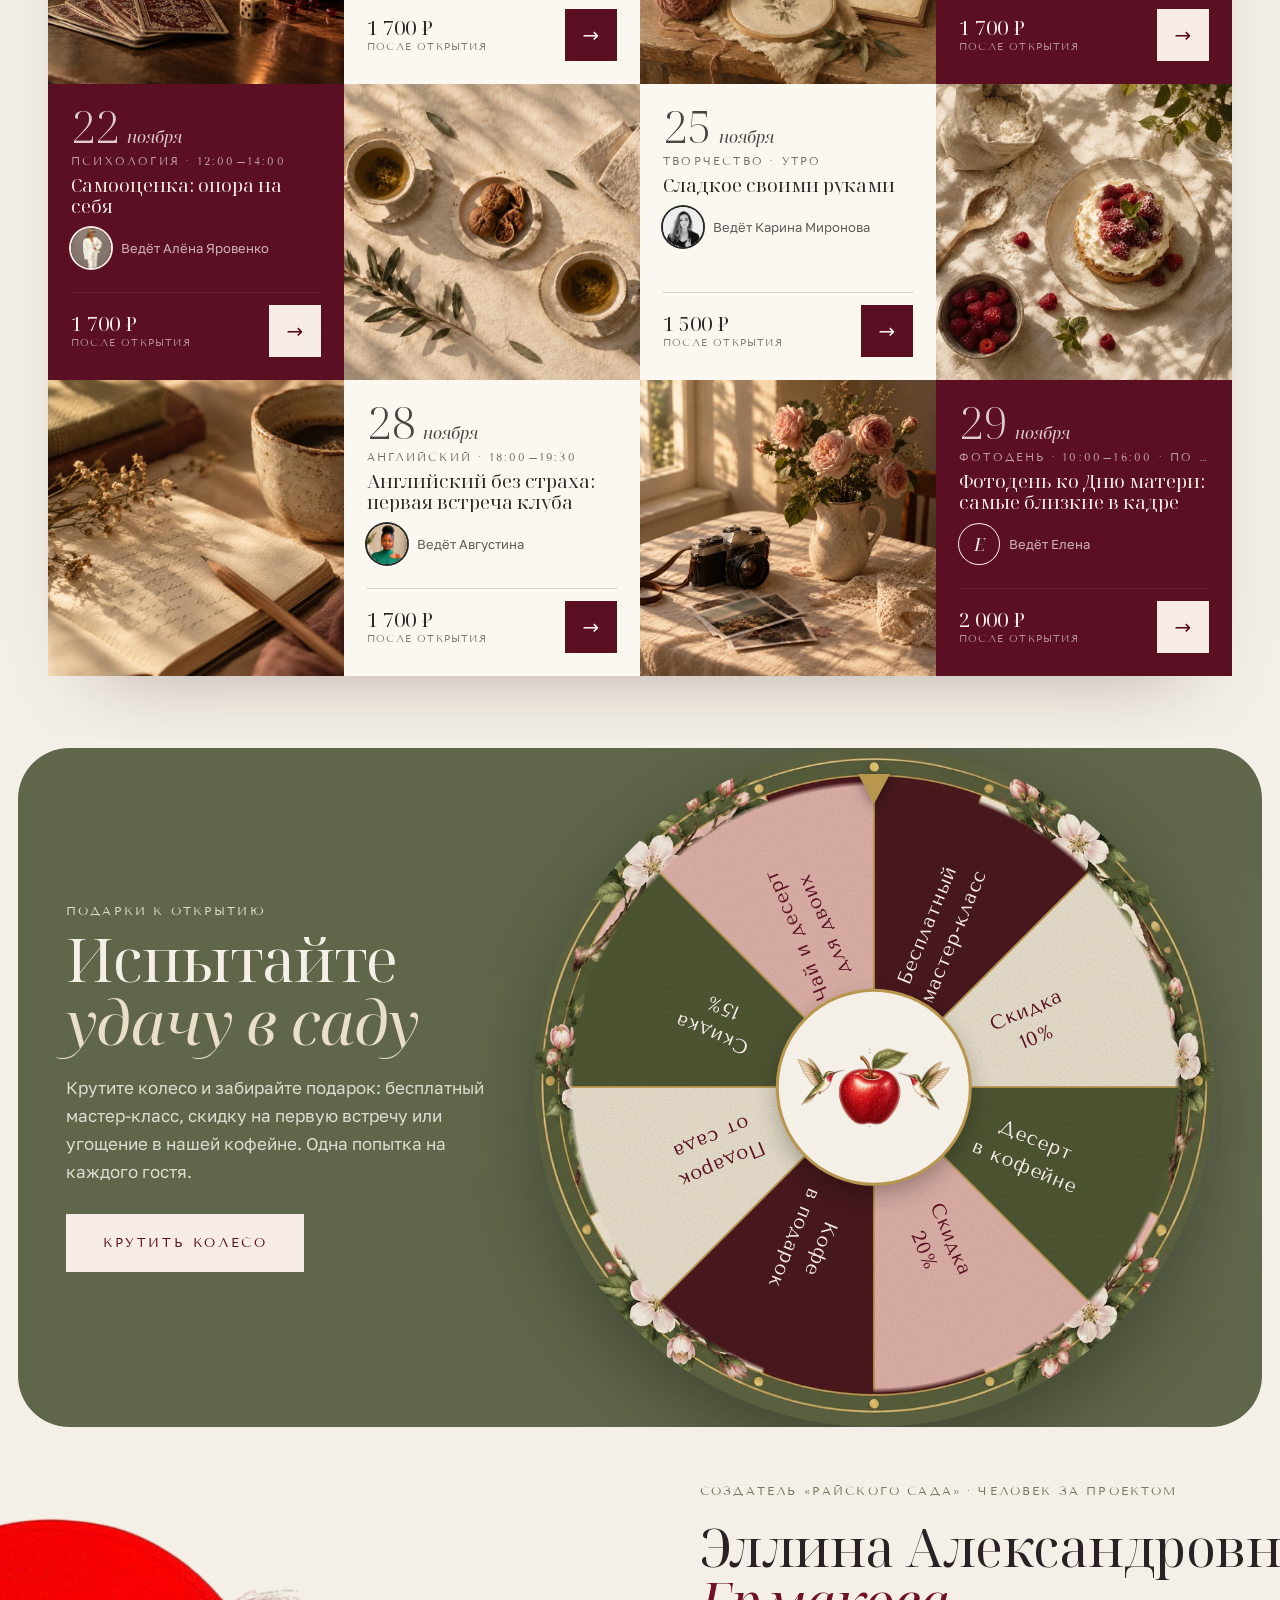
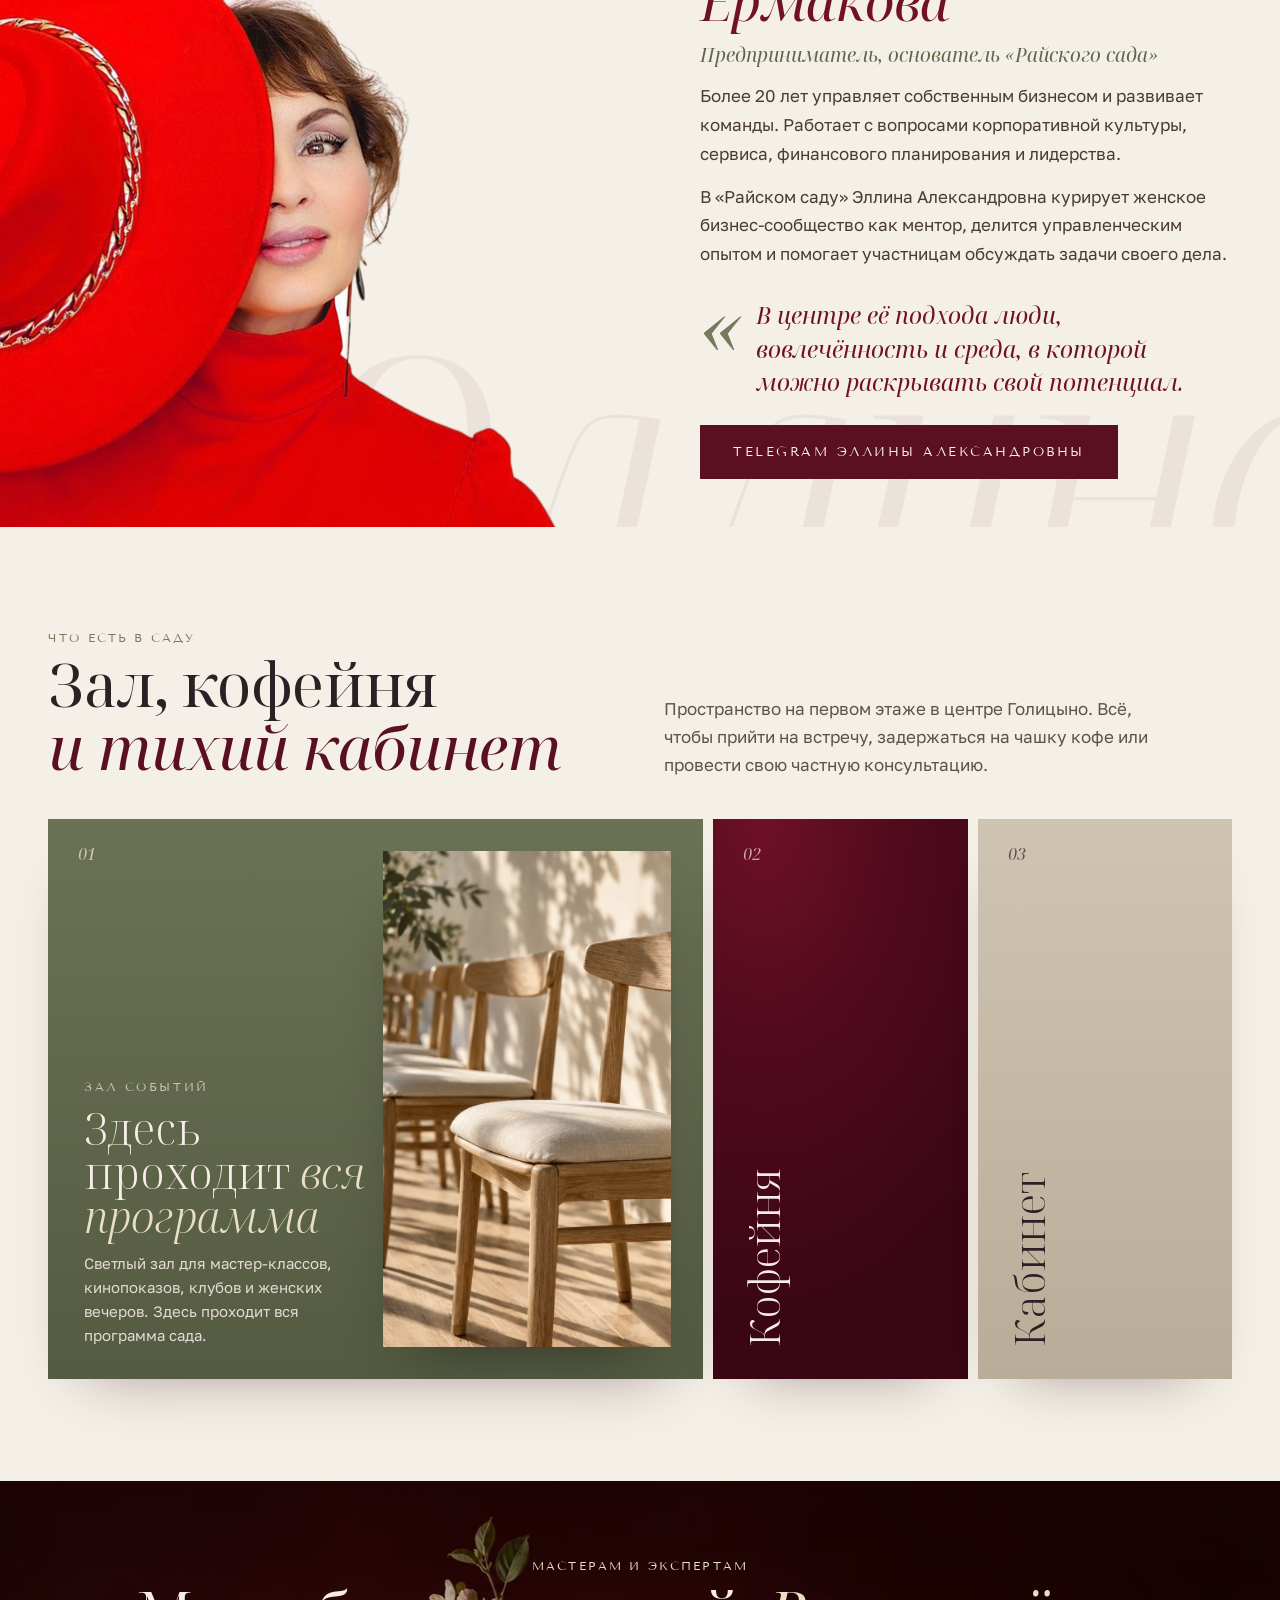
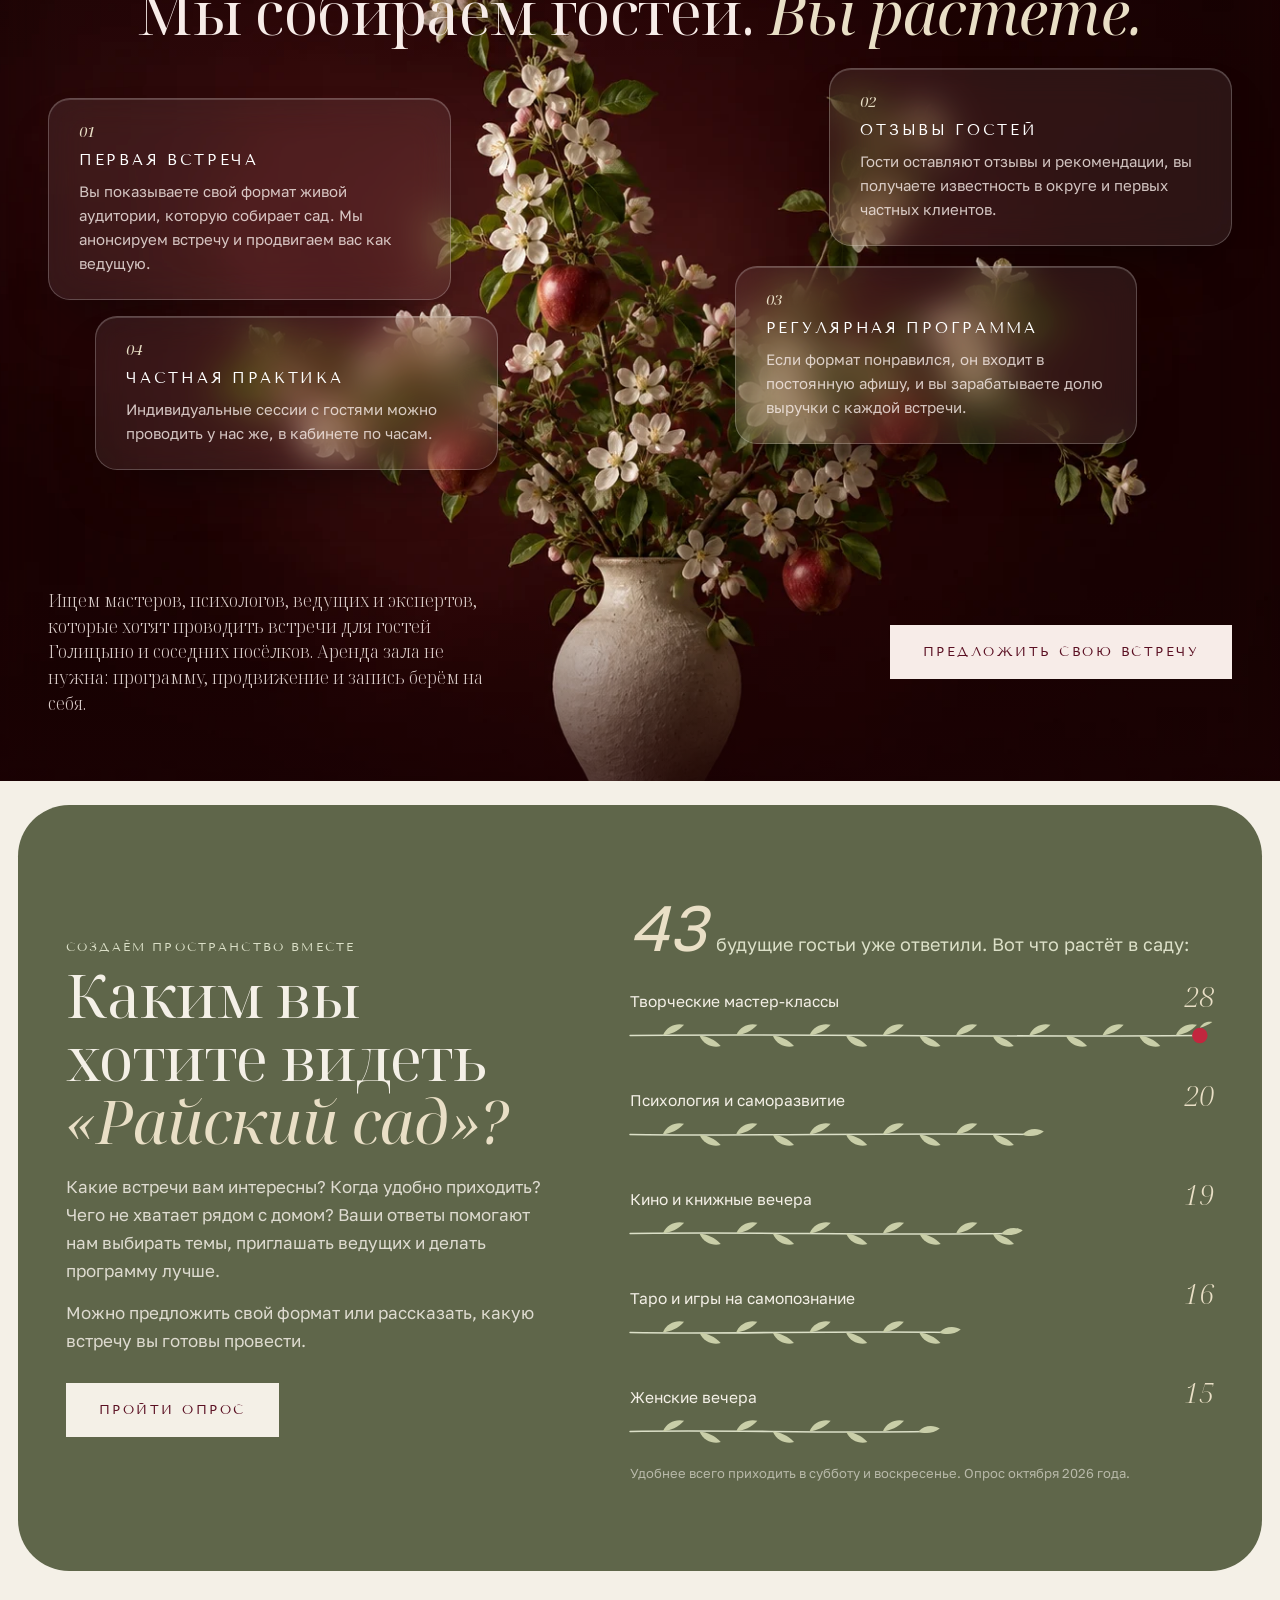
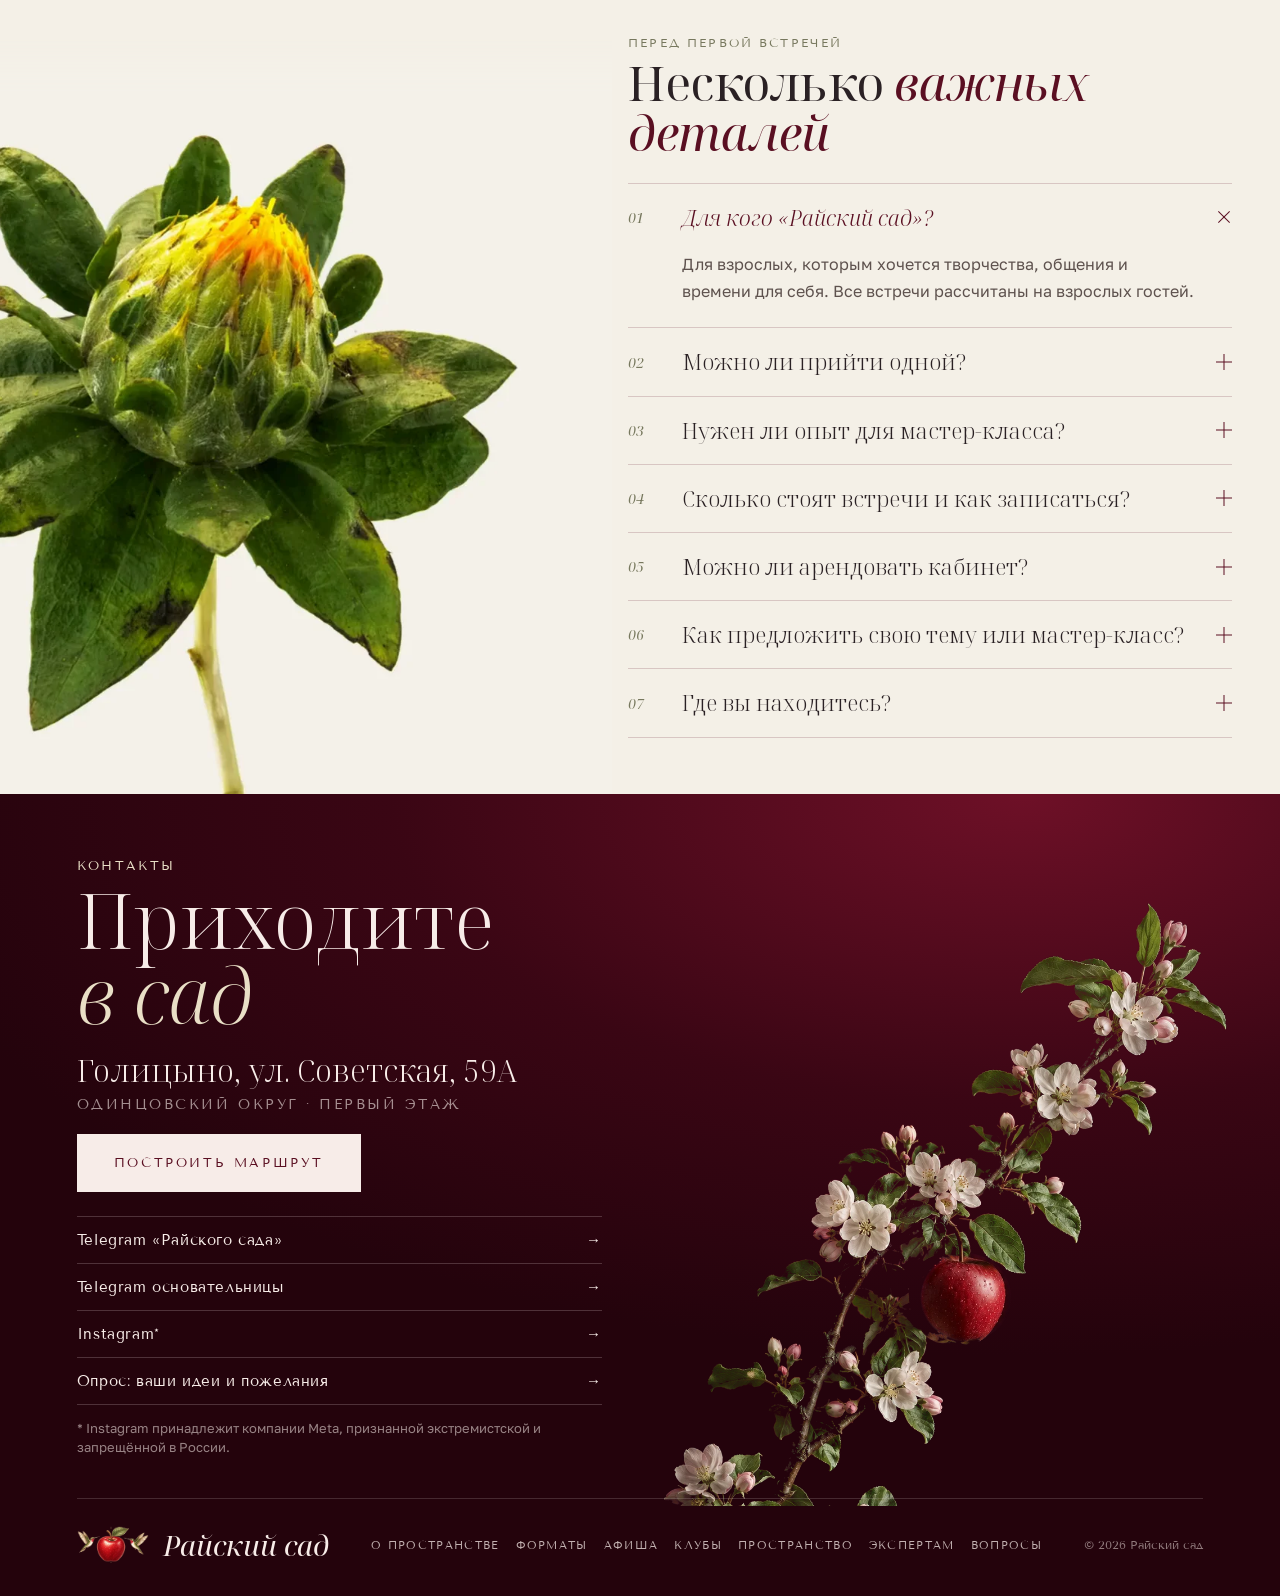
==== commit e50d8a4e: "Цветы на первом экране не пропадают после прокрутки; карточки у вазы свободнее, текст тоньше Co-Auth" ====
--- a/index.html
+++ b/index.html
@@ -9,7 +9,7 @@
 <link rel="preconnect" href="https://fonts.googleapis.com">
 <link rel="preconnect" href="https://fonts.gstatic.com" crossorigin>
 <link href="https://fonts.googleapis.com/css2?family=Noto+Serif+Display:ital,wght@0,300;0,400;0,500;0,700;1,300;1,400&family=Tenor+Sans&family=Golos+Text:wght@400;500&display=swap" rel="stylesheet">
-<link rel="stylesheet" href="styles.css?v=1792663117">
+<link rel="stylesheet" href="styles.css?v=1792670115">
 <script>document.documentElement.classList.add('js')</script>
 </head>
 <body class="page-film">
@@ -417,6 +417,6 @@
   </div>
 </div>
 
-<script src="script.js?v=1792662216"></script>
+<script src="script.js?v=1792663250"></script>
 </body>
 </html>
--- a/styles.css
+++ b/styles.css
@@ -2914,3 +2914,24 @@
 /* Golos на тёмном и светлом: тоньше и мягче на вид */
 body { -webkit-font-smoothing: antialiased; -moz-osx-font-smoothing: grayscale; }
 @media (min-width: 961px) { .faq3 .h2 { white-space: normal !important; font-size: 48px !important; } }
+
+/* заставка с раскрытыми цветами всегда под видео: если браузер выгрузит ролик при прокрутке, цветы остаются */
+.hero--kling .hero__stage { background: #440212 url(video/kling-bg-last.webp?v=1792516832) 100% 50% / cover no-repeat; }
+.hero--kling .hero__vid--bg { background: url(video/kling-bg-last.webp?v=1792516832) 100% 50% / cover no-repeat; }
+@media (max-width: 960px) {
+  .hero--kling .hero__stage { background-position: 80% 50%; }
+  .hero--kling .hero__vid--bg { background-position: 80% 50%; }
+}
+.faq3__vid { background: #F4F0E7 url(video/safflower-last.webp?v=1792662369) center / cover no-repeat !important; }
+
+/* мастерам: больше воздуха между карточками, текст снизу тоньше и мельче */
+@media (min-width: 961px) {
+  .grow__inner { min-height: clamp(900px, 70vw, 1040px) !important; }
+  .grow__card { width: 34% !important; }
+  .grow__card--1 { left: 0 !important; top: 6% !important; }
+  .grow__card--2 { right: 0 !important; top: 0 !important; }
+  .grow__card--3 { left: 58% !important; top: 40% !important; }
+  .grow__card--4 { left: 4% !important; top: 50% !important; }
+}
+.grow__foot p { font-family: 'Noto Serif Display', serif !important; font-weight: 300 !important; font-style: normal !important;
+  font-size: clamp(17px, 1.35vw, 20px) !important; line-height: 1.5 !important; max-width: 440px !important; color: rgba(247,236,232,.88) !important; letter-spacing: 0 !important; }
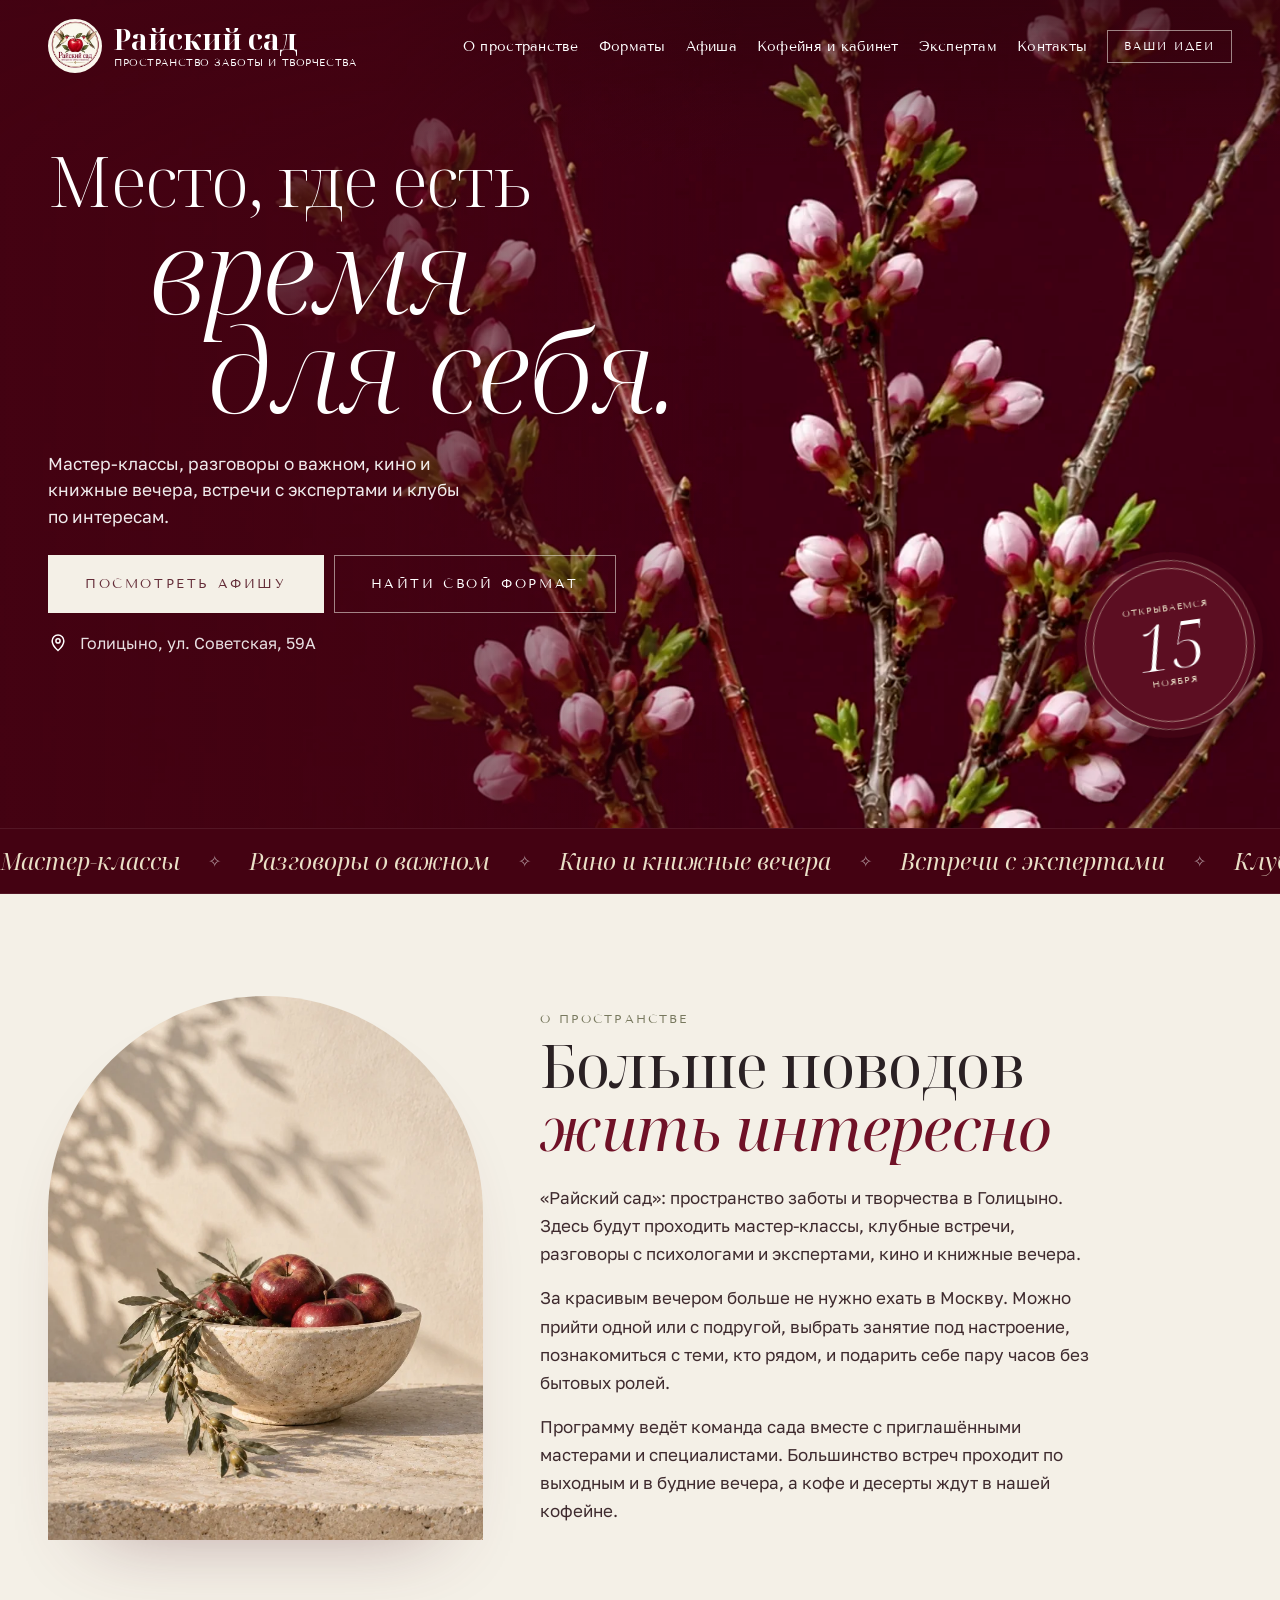
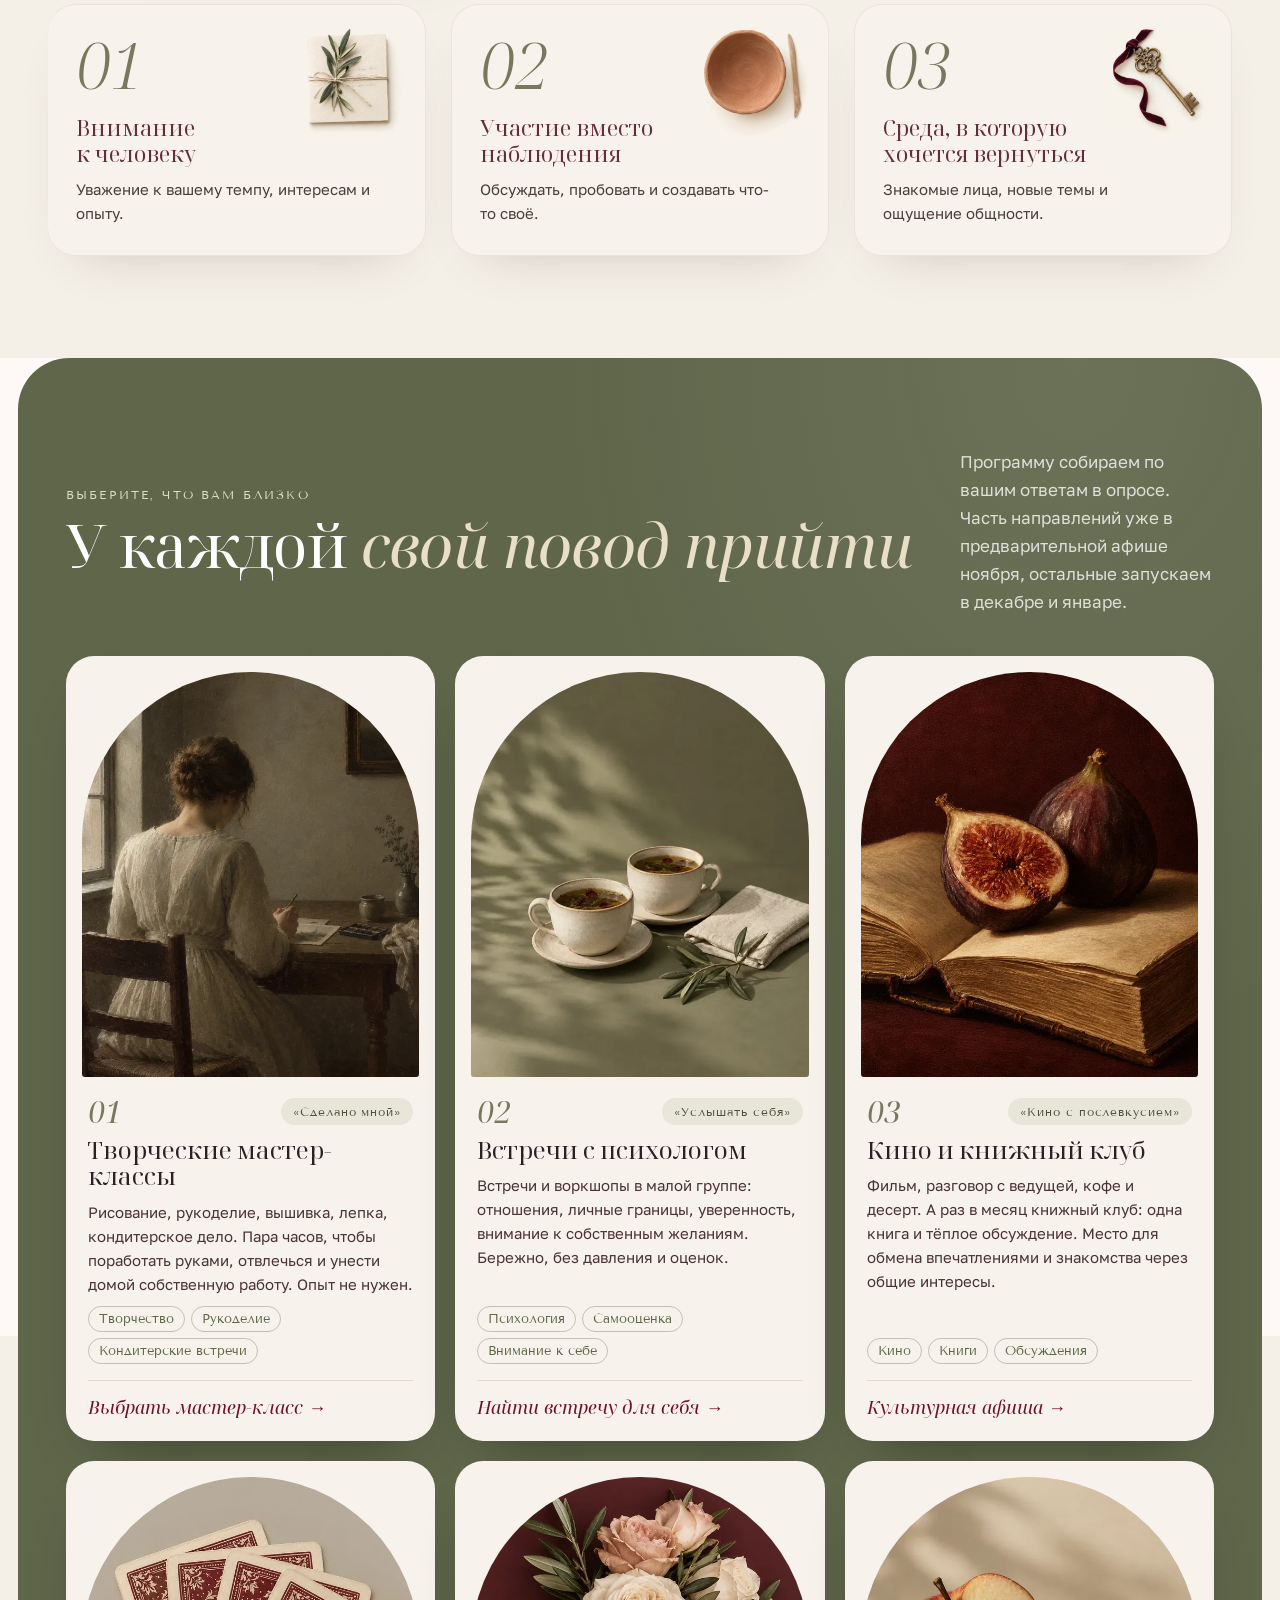
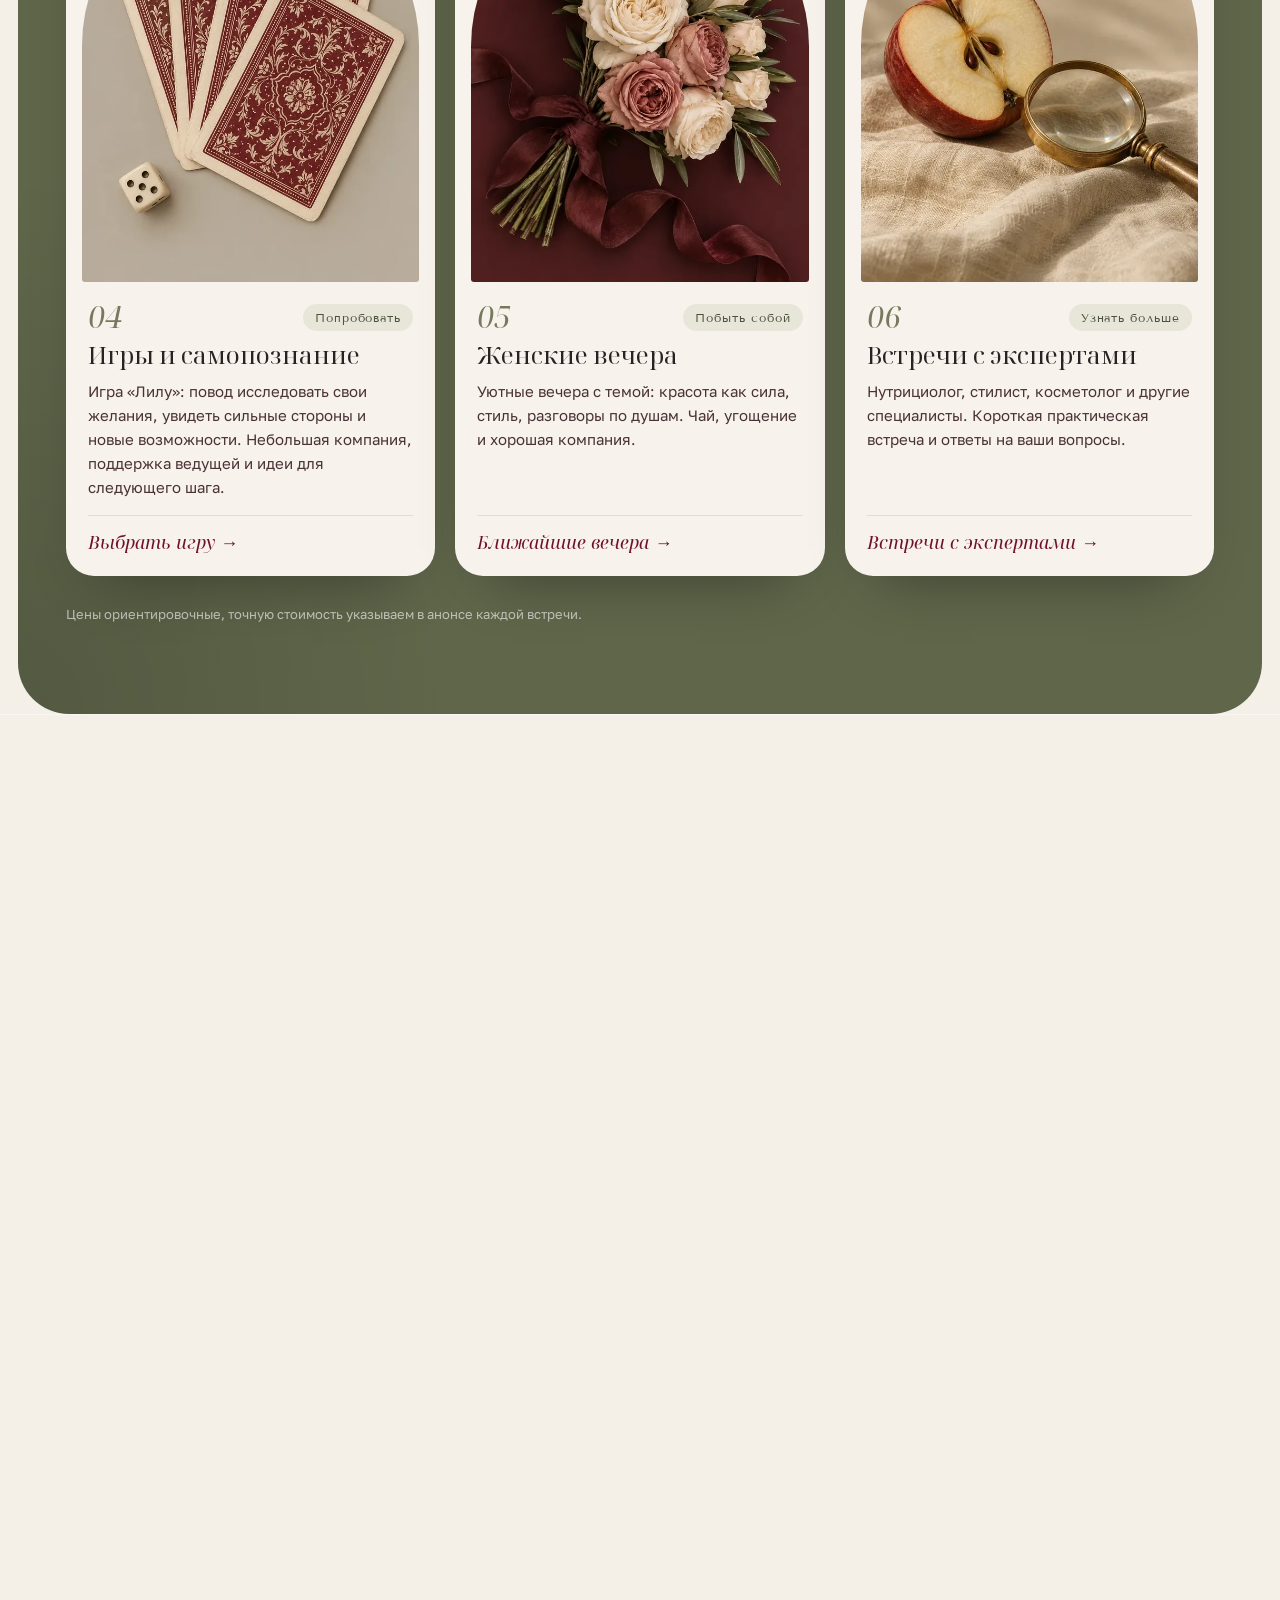
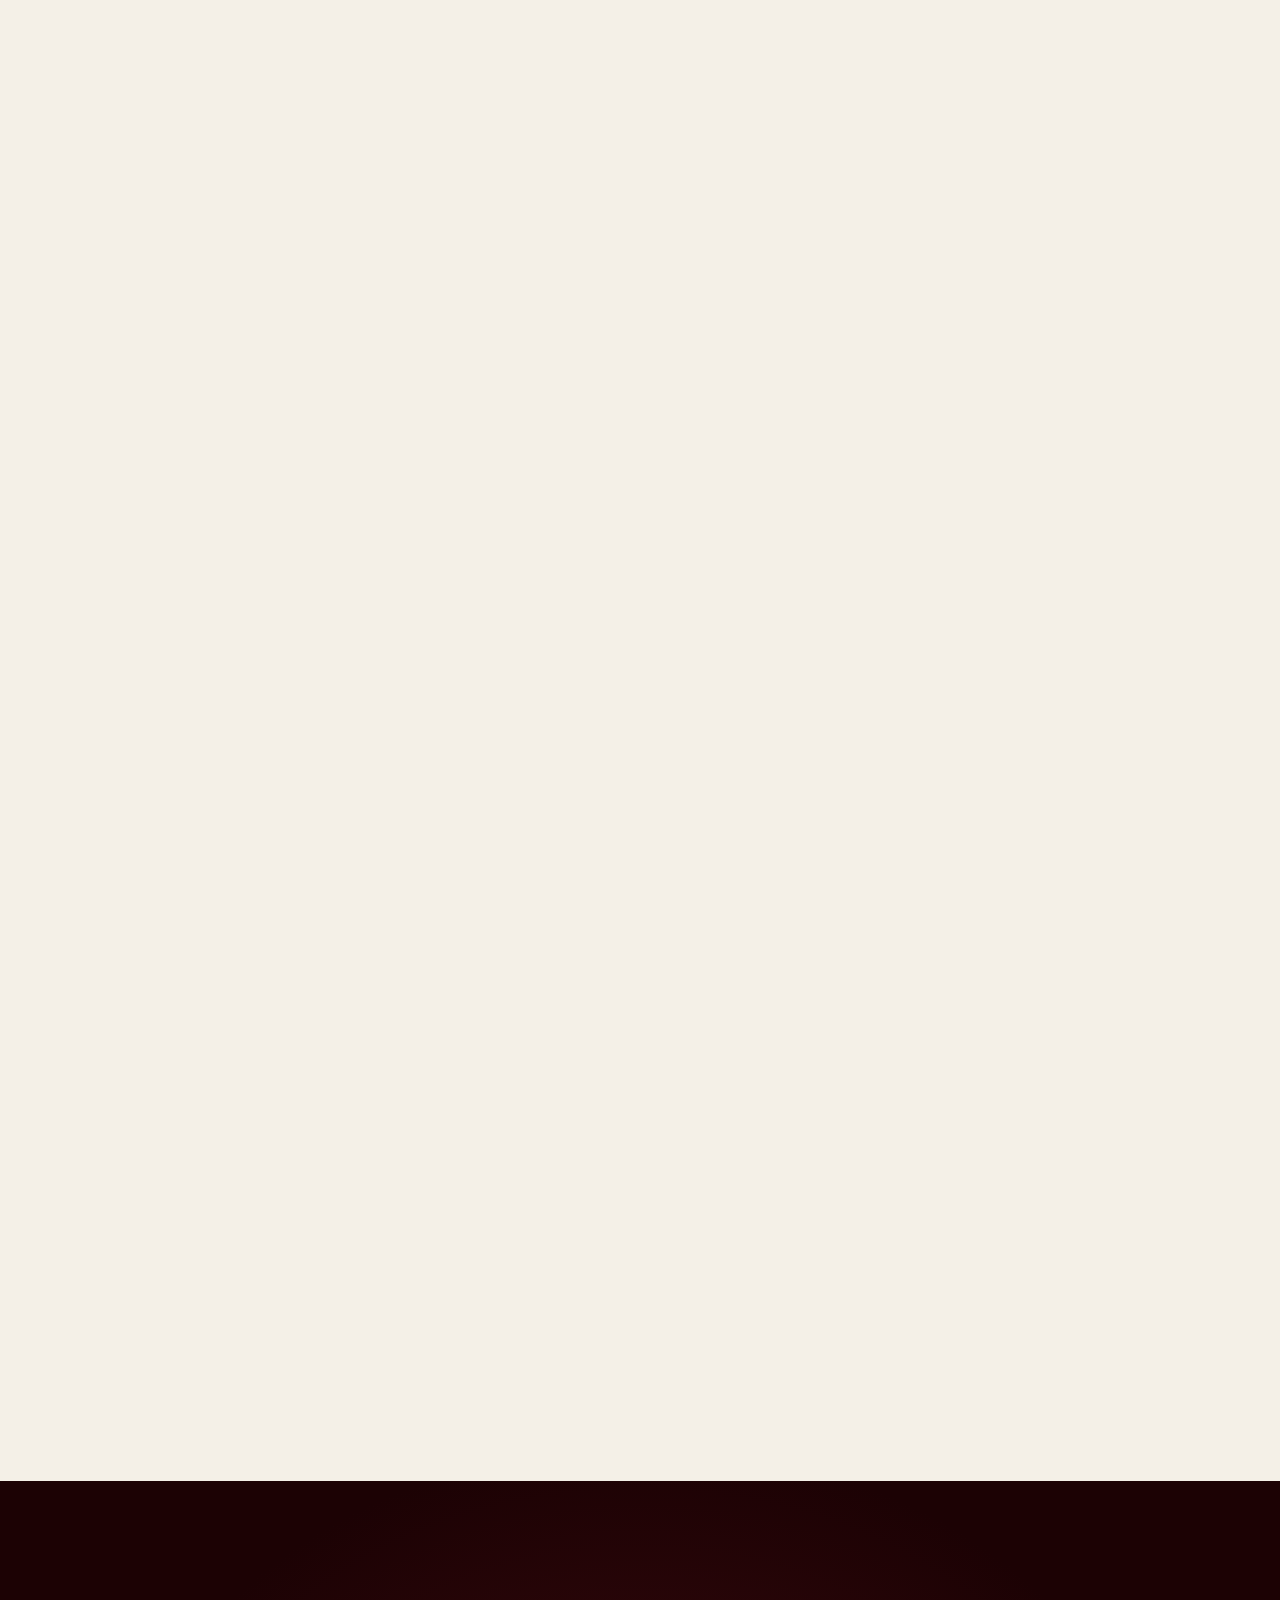
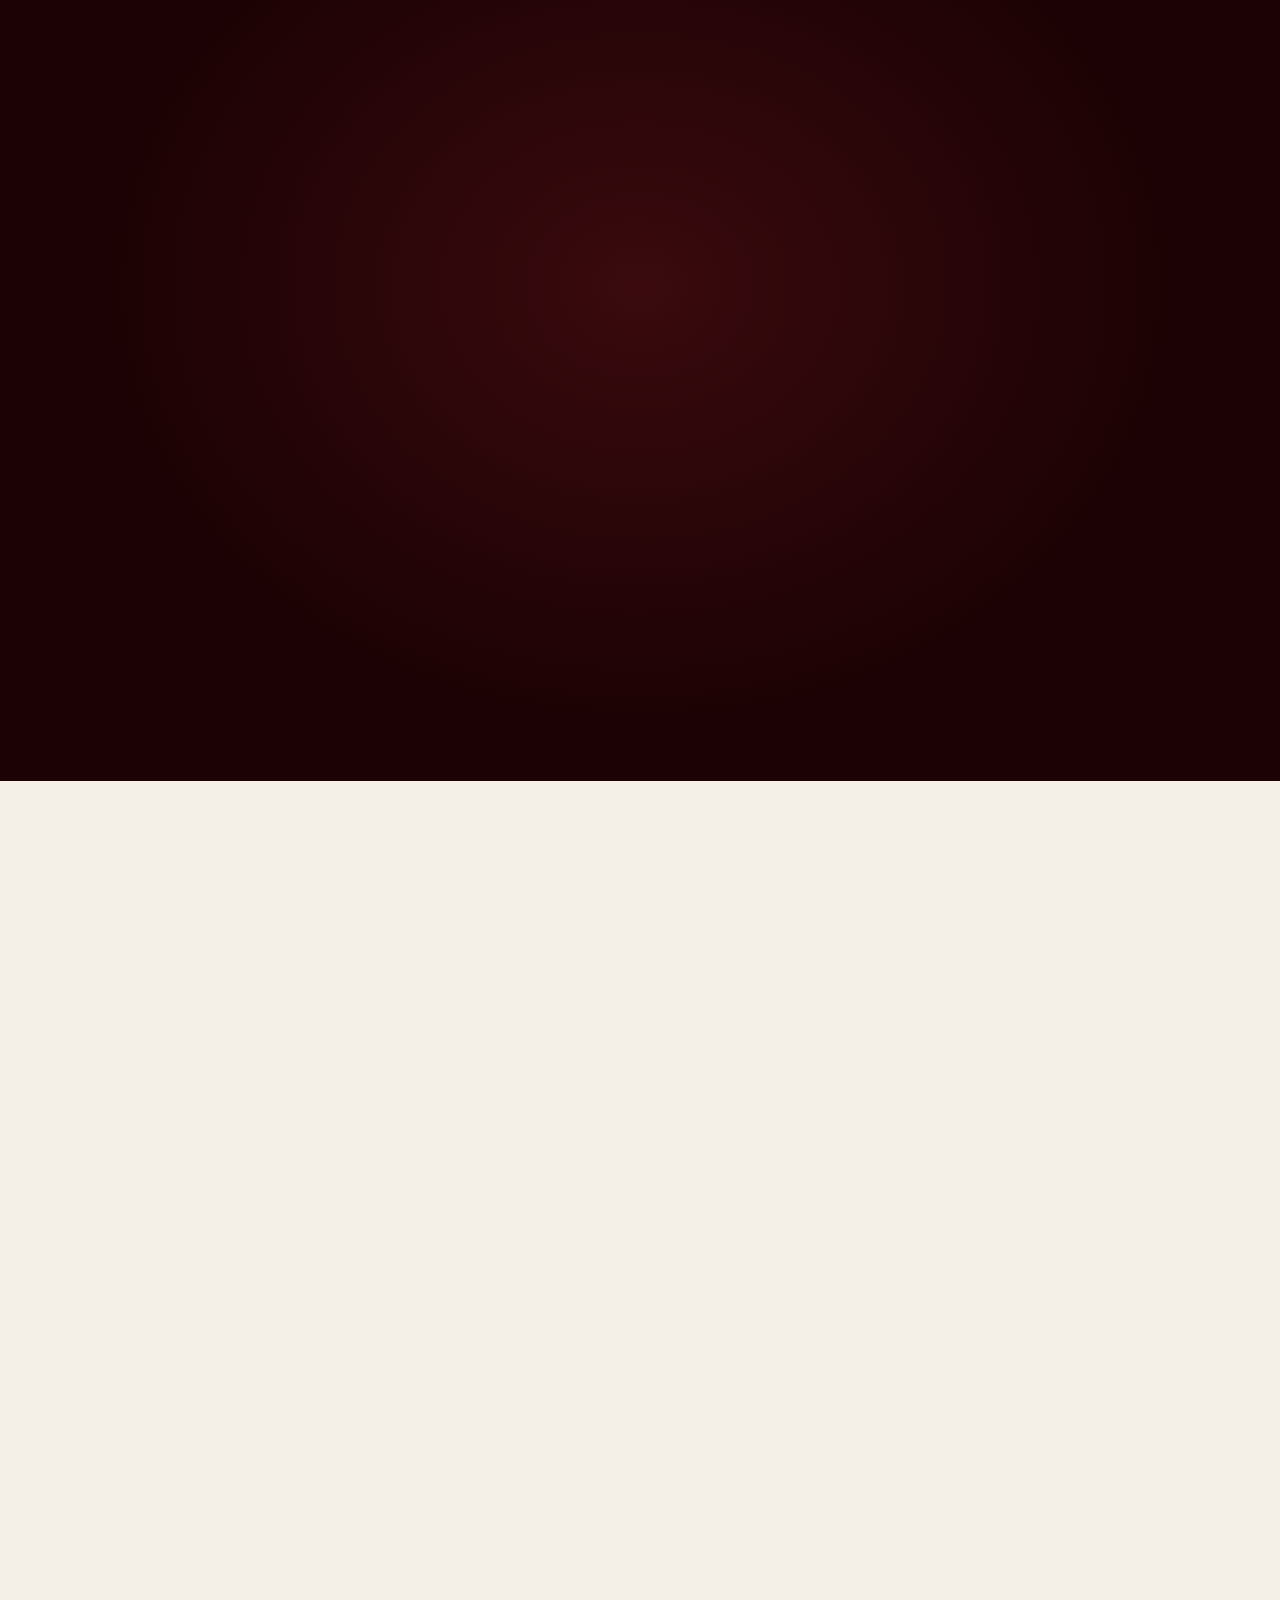
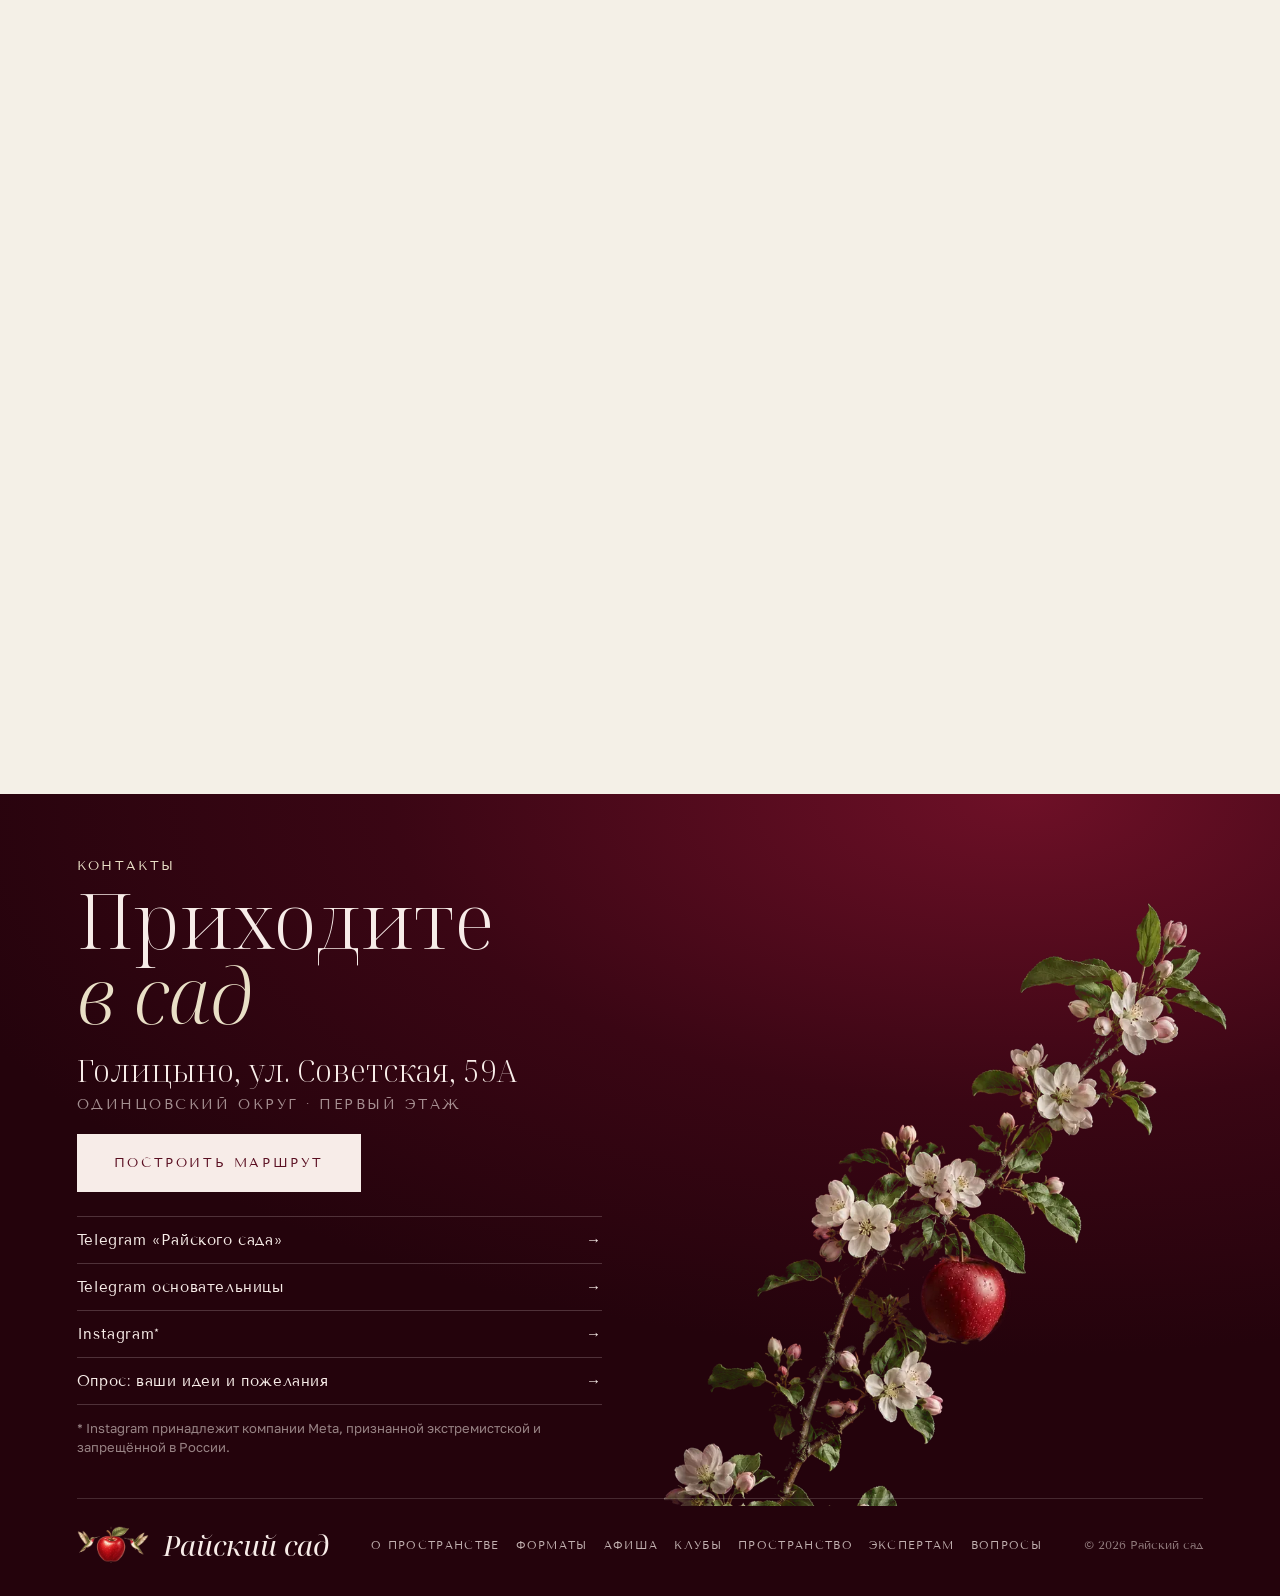
==== commit 9f81d055: "Ускорение: видео и картинки легче в 2–3 раза, стили сжаты, тяжёлые эффекты убраны Co-Authored-By: Cl" ====
--- a/index.html
+++ b/index.html
@@ -8,8 +8,9 @@
 <link rel="icon" type="image/png" href="assets/favicon.png">
 <link rel="preconnect" href="https://fonts.googleapis.com">
 <link rel="preconnect" href="https://fonts.gstatic.com" crossorigin>
-<link href="https://fonts.googleapis.com/css2?family=Noto+Serif+Display:ital,wght@0,300;0,400;0,500;0,700;1,300;1,400&family=Tenor+Sans&family=Golos+Text:wght@400;500&display=swap" rel="stylesheet">
-<link rel="stylesheet" href="styles.css?v=1792670115">
+<link rel="preload" as="image" href="video/kling-bg-first.webp?v=1792680082" fetchpriority="high">
+<link href="https://fonts.googleapis.com/css2?family=Noto+Serif+Display:ital,wght@0,300;0,400;0,700;1,300;1,400&family=Tenor+Sans&family=Golos+Text:wght@400;500&display=swap" rel="stylesheet">
+<link rel="stylesheet" href="styles.css?v=1792680082">
 <script>document.documentElement.classList.add('js')</script>
 </head>
 <body class="page-film">
@@ -22,7 +23,7 @@
       <a href="#calendar">Афиша</a>
     </nav>
     <a href="#top" class="brand" aria-label="Райский сад, на главную">
-      <img class="brand__logo" src="assets/logo-round.webp" alt="" width="192" height="192">
+      <img decoding="async" class="brand__logo" src="assets/logo-round.webp" alt="" width="192" height="192">
       <span class="brand__text">
         <span class="brand__name">Райский сад</span>
         <span class="brand__tag">Пространство заботы и творчества</span>
@@ -45,9 +46,9 @@
   <!-- Главный экран: цветущие ветки на бордовом фоне -->
   <section class="hero hero--film hero--burg hero--kling" id="hero">
     <div class="hero__stage" id="garden" aria-hidden="true">
-      <video class="hero__vid hero__vid--bg" data-rate="1" muted playsinline webkit-playsinline preload="auto" poster="video/kling-bg-first.webp?v=1792516832" data-end="video/kling-bg-last.webp?v=1792516832">
-        <source src="video/kling-bg-sm.mp4?v=1792516832" type="video/mp4" media="(max-width: 900px)">
-        <source src="video/kling-bg.mp4?v=1792516832" type="video/mp4">
+      <video class="hero__vid hero__vid--bg" data-rate="1" muted playsinline webkit-playsinline preload="auto" poster="video/kling-bg-first.webp?v=1792680082" data-end="video/kling-bg-last.webp?v=1792680082">
+        <source src="video/kling-bg-sm.mp4?v=1792680082" type="video/mp4" media="(max-width: 900px)">
+        <source src="video/kling-bg.mp4?v=1792680082" type="video/mp4">
       </video>
     </div>
     <div class="wrap hero__layout hero__layout--burg">
@@ -79,7 +80,7 @@
   <section class="about2" id="about">
     <div class="wrap about2__grid">
       <div class="about2__media">
-        <img class="about2__bowl" src="images/about2/bowl.webp?v=1792528113" srcset="images/about2/bowl-sm.webp?v=1792528113 720w, images/about2/bowl.webp?v=1792528113 1122w" sizes="(max-width: 960px) 92vw, 40vw" alt="Каменная чаша с красными яблоками и оливковой ветвью в солнечном свете" width="1122" height="1402" loading="lazy">
+        <img decoding="async" class="about2__bowl" src="images/about2/bowl.webp?v=1792680082" srcset="images/about2/bowl-sm.webp?v=1792680082 720w, images/about2/bowl.webp?v=1792680082 1122w" sizes="(max-width: 960px) 92vw, 40vw" alt="Каменная чаша с красными яблоками и оливковой ветвью в солнечном свете" width="1122" height="1402" loading="lazy">
       </div>
       <div class="about2__text">
         <div class="eyebrow">О пространстве</div>
@@ -91,15 +92,15 @@
     </div>
     <ol class="wrap growth growth--wide">
           <li class="growth__item">
-            <img class="growth__ico" src="images/about2/p1.webp?v=1792580997" alt="Открытка с оливковой веточкой" width="360" height="360" loading="lazy"><div><h3 class="growth__title"><span class="growth__n">01</span>Внимание к&nbsp;человеку</h3>
+            <img decoding="async" class="growth__ico" src="images/about2/p1.webp?v=1792680082" alt="Открытка с оливковой веточкой" width="360" height="360" loading="lazy"><div><h3 class="growth__title"><span class="growth__n">01</span>Внимание к&nbsp;человеку</h3>
             <p class="growth__text">Уважение к вашему темпу, интересам и опыту.</p></div>
           </li>
           <li class="growth__item">
-            <img class="growth__ico" src="images/about2/p2.webp?v=1792580997" alt="Глиняная чаша ручной работы" width="360" height="360" loading="lazy"><div><h3 class="growth__title"><span class="growth__n">02</span>Участие вместо наблюдения</h3>
+            <img decoding="async" class="growth__ico" src="images/about2/p2.webp?v=1792680082" alt="Глиняная чаша ручной работы" width="360" height="360" loading="lazy"><div><h3 class="growth__title"><span class="growth__n">02</span>Участие вместо наблюдения</h3>
             <p class="growth__text">Обсуждать, пробовать и создавать что-то своё.</p></div>
           </li>
           <li class="growth__item">
-            <img class="growth__ico" src="images/about2/p3.webp?v=1792580997" alt="Старинный ключ с бордовой лентой" width="360" height="360" loading="lazy"><div><h3 class="growth__title"><span class="growth__n">03</span>Среда, в которую хочется вернуться</h3>
+            <img decoding="async" class="growth__ico" src="images/about2/p3.webp?v=1792680082" alt="Старинный ключ с бордовой лентой" width="360" height="360" loading="lazy"><div><h3 class="growth__title"><span class="growth__n">03</span>Среда, в которую хочется вернуться</h3>
             <p class="growth__text">Знакомые лица, новые темы и ощущение общности.</p></div>
           </li>
         </ol>
@@ -118,7 +119,7 @@
     </div>
     <div class="formats">
       <a href="#calendar" class="format" data-filter-link="Творчество">
-        <span class="format__arch"><img class="format__pic" src="images/formats/f1.webp?v=1792534932" alt="Живопись: женщина у окна рисует акварель" width="800" height="1000" loading="lazy"></span>
+        <span class="format__arch"><img decoding="async" class="format__pic" src="images/formats/f1.webp?v=1792680082" alt="Живопись: женщина у окна рисует акварель" width="800" height="1000" loading="lazy"></span>
         <span class="format__top"><span class="format__num">01</span><span class="format__kicker">«Сделано мной»</span></span>
         <span class="format__title">Творческие мастер-классы</span>
         <span class="format__text">Рисование, рукоделие, вышивка, лепка, кондитерское дело. Пара часов, чтобы поработать руками, отвлечься и унести домой собственную работу. Опыт не нужен.</span>
@@ -126,7 +127,7 @@
         <span class="format__link">Выбрать мастер-класс →</span>
       </a>
       <a href="#calendar" class="format" data-filter-link="Психология">
-        <span class="format__arch"><img class="format__pic" src="images/formats/f2.webp?v=1792531628" alt="Две чашки травяного чая и оливковая веточка на оливковом фоне" width="800" height="1000" loading="lazy"></span>
+        <span class="format__arch"><img decoding="async" class="format__pic" src="images/formats/f2.webp?v=1792680082" alt="Две чашки травяного чая и оливковая веточка на оливковом фоне" width="800" height="1000" loading="lazy"></span>
         <span class="format__top"><span class="format__num">02</span><span class="format__kicker">«Услышать себя»</span></span>
         <span class="format__title">Встречи с психологом</span>
         <span class="format__text">Встречи и воркшопы в малой группе: отношения, личные границы, уверенность, внимание к собственным желаниям. Бережно, без давления и оценок.</span>
@@ -134,7 +135,7 @@
         <span class="format__link">Найти встречу для себя →</span>
       </a>
       <a href="#calendar" class="format" data-filter-link="Кино и книги">
-        <span class="format__arch"><img class="format__pic" src="images/formats/f3.webp?v=1792531628" alt="Живописный натюрморт: инжир на страницах старинной книги" width="800" height="1000" loading="lazy"></span>
+        <span class="format__arch"><img decoding="async" class="format__pic" src="images/formats/f3.webp?v=1792680082" alt="Живописный натюрморт: инжир на страницах старинной книги" width="800" height="1000" loading="lazy"></span>
         <span class="format__top"><span class="format__num">03</span><span class="format__kicker">«Кино с послевкусием»</span></span>
         <span class="format__title">Кино и книжный клуб</span>
         <span class="format__text">Фильм, разговор с ведущей, кофе и десерт. А раз в месяц книжный клуб: одна книга и тёплое обсуждение. Место для обмена впечатлениями и знакомства через общие интересы.</span>
@@ -142,21 +143,21 @@
         <span class="format__link">Культурная афиша →</span>
       </a>
       <a href="#calendar" class="format" data-filter-link="Игры">
-        <span class="format__arch"><img class="format__pic" src="images/formats/f4.webp?v=1792581673" alt="Винтажные игральные карты и игральная кость" width="800" height="1000" loading="lazy"></span>
+        <span class="format__arch"><img decoding="async" class="format__pic" src="images/formats/f4.webp?v=1792680082" alt="Винтажные игральные карты и игральная кость" width="800" height="1000" loading="lazy"></span>
         <span class="format__top"><span class="format__num">04</span><span class="format__kicker">Попробовать</span></span>
         <span class="format__title">Игры и самопознание</span>
         <span class="format__text">Игра «Лилу»: повод исследовать свои желания, увидеть сильные стороны и новые возможности. Небольшая компания, поддержка ведущей и идеи для следующего шага.</span>
         <span class="format__link">Выбрать игру →</span>
       </a>
       <a href="#calendar" class="format" data-filter-link="Женские вечера">
-        <span class="format__arch"><img class="format__pic" src="images/formats/f5.webp?v=1792581673" alt="Букет садовых роз с бордовой лентой" width="800" height="1000" loading="lazy"></span>
+        <span class="format__arch"><img decoding="async" class="format__pic" src="images/formats/f5.webp?v=1792680082" alt="Букет садовых роз с бордовой лентой" width="800" height="1000" loading="lazy"></span>
         <span class="format__top"><span class="format__num">05</span><span class="format__kicker">Побыть собой</span></span>
         <span class="format__title">Женские вечера</span>
         <span class="format__text">Уютные вечера с темой: красота как сила, стиль, разговоры по душам. Чай, угощение и хорошая компания.</span>
         <span class="format__link">Ближайшие вечера →</span>
       </a>
       <a href="#calendar" class="format" data-filter-link="Эксперты">
-        <span class="format__arch"><img class="format__pic" src="images/formats/f6.webp?v=1792531628" alt="Разрезанное яблоко и латунная лупа на льне" width="800" height="1000" loading="lazy"></span>
+        <span class="format__arch"><img decoding="async" class="format__pic" src="images/formats/f6.webp?v=1792680082" alt="Разрезанное яблоко и латунная лупа на льне" width="800" height="1000" loading="lazy"></span>
         <span class="format__top"><span class="format__num">06</span><span class="format__kicker">Узнать больше</span></span>
         <span class="format__title">Встречи с экспертами</span>
         <span class="format__text">Нутрициолог, стилист, косметолог и другие специалисты. Короткая практическая встреча и ответы на ваши вопросы.</span>
@@ -177,7 +178,7 @@
       </header>
       <div class="clubs3__cards">
         <article class="inv inv--milk">
-          <div class="inv__logo"><img src="assets/logo-emblem.webp" alt="" width="360" height="186"><small>Приглашение</small></div>
+          <div class="inv__logo"><img decoding="async" src="assets/logo-emblem.webp" alt="" width="360" height="186"><small>Приглашение</small></div>
           <hr>
           <span class="inv__caps">Клуб разговорного английского</span>
           <h3>Говорить <em>без страха</em></h3>
@@ -185,11 +186,11 @@
           <ul><li>Группы по уровням: от первых фраз до уверенного общения</li><li>Практика с носителем языка на темы из жизни</li><li>Можно ошибаться, делать паузы и пробовать снова</li><li>На первой встрече определяем уровень и расписание</li></ul>
           <a class="inv__btn" href="https://t.me/rayskiysad_golitsyno" target="_blank" rel="noopener">Регистрация в клуб</a>
           <a class="inv__link" href="https://forms.yandex.ru/u/6abe9f35eb614675eab06506/" target="_blank" rel="noopener">Мне интересен английский</a>
-          <div class="inv__sign"><img src="images/people/avgustina.webp" alt="Августина, ведущая клуба" width="800" height="960" loading="lazy"><div>Жду вас, Августина<small>Носитель языка, «Центр Магистра»</small></div></div>
+          <div class="inv__sign"><img decoding="async" src="images/people/avgustina.webp" alt="Августина, ведущая клуба" width="800" height="960" loading="lazy"><div>Жду вас, Августина<small>Носитель языка, «Центр Магистра»</small></div></div>
           <div class="inv__seal" aria-label="Готовим запуск">Готовим<i>запуск</i></div>
         </article>
         <article class="inv inv--wine">
-          <div class="inv__logo"><img src="assets/logo-emblem.webp" alt="" width="360" height="186"><small>Приглашение</small></div>
+          <div class="inv__logo"><img decoding="async" src="assets/logo-emblem.webp" alt="" width="360" height="186"><small>Приглашение</small></div>
           <hr>
           <span class="inv__caps">Клуб «Райский сад»</span>
           <h3>Своё дело <em>среди своих</em></h3>
@@ -212,7 +213,7 @@
       </header>
 
       <article class="opening2">
-        <div class="opening2__art"><img src="images/posters/opening.webp?v=1792594625" alt="Живописный натюрморт при свечах" width="800" height="1000" loading="lazy"></div>
+        <div class="opening2__art"><img decoding="async" src="images/posters/opening.webp?v=1792680082" alt="Живописный натюрморт при свечах" width="800" height="1000" loading="lazy"></div>
         <div class="opening2__body">
           <div class="opening2__date"><b>15</b><span>ноября<small>воскресенье · 2026</small></span></div>
           <div class="opening2__kicker">Начинаем знакомство</div>
@@ -250,7 +251,7 @@
       <div class="wheel__stage">
         <span class="wheel__pointer" aria-hidden="true"></span>
         <svg class="wheel__disc" id="wheelDisc" viewBox="-200 -200 400 400" role="img" aria-label="Колесо с подарками"></svg>
-        <span class="wheel__hub"><img src="assets/logo-emblem.webp" alt="" width="360" height="186"></span>
+        <span class="wheel__hub"><img decoding="async" src="assets/logo-emblem.webp" alt="" width="360" height="186"></span>
       </div>
     </div>
   </section>
@@ -261,7 +262,7 @@
     <span class="founder__bigname" aria-hidden="true">Эллина</span>
     <div class="wrap section founder__inner">
       <div class="founder__photo">
-        <img src="images/people/ellina-cut.webp?v=1792599180&o=1792596660" alt="Эллина Александровна Ермакова в красной шляпе" width="1280" height="1280" loading="lazy">
+        <img decoding="async" src="images/people/ellina-cut.webp?v=1792680082&o=1792596660" alt="Эллина Александровна Ермакова в красной шляпе" width="1280" height="1280" loading="lazy">
       </div>
       <div class="founder__text">
         <div class="eyebrow">Создатель «Райского сада» · Человек за проектом</div>
@@ -285,17 +286,17 @@
       </header>
       <div class="screens">
         <article class="scr scr--a is-on" data-n="01" tabindex="0">
-          <img class="scr__detail" src="images/space/hall.webp?v=1792605886" alt="" loading="lazy" width="900" height="1200">
+          <img decoding="async" class="scr__detail" src="images/space/hall.webp?v=1792680082" alt="" loading="lazy" width="900" height="1200">
           <span class="scr__vt">Зал событий</span>
           <div class="scr__body"><span class="scr__cap">Зал событий</span><h3>Здесь проходит <em>вся программа</em></h3><p>Светлый зал для мастер-классов, кинопоказов, клубов и женских вечеров. Здесь проходит вся программа сада.</p></div>
         </article>
         <article class="scr scr--b" data-n="02" tabindex="0">
-          <img class="scr__detail" src="images/space/cafe.webp?v=1792605886" alt="" loading="lazy" width="900" height="1200">
+          <img decoding="async" class="scr__detail" src="images/space/cafe.webp?v=1792680082" alt="" loading="lazy" width="900" height="1200">
           <span class="scr__vt">Кофейня</span>
           <div class="scr__body"><span class="scr__cap">Кофейня</span><h3>Кофе <em>до и после</em></h3><p>Кофе, чай и десерты до встречи, после неё или просто так. Деревянные столы, бордовые кресла и место, где удобно поговорить с подругой.</p></div>
         </article>
         <article class="scr scr--c" data-n="03" tabindex="0">
-          <img class="scr__detail" src="images/space/cabinet.webp?v=1792605886" alt="" loading="lazy" width="900" height="1200">
+          <img decoding="async" class="scr__detail" src="images/space/cabinet.webp?v=1792680082" alt="" loading="lazy" width="900" height="1200">
           <span class="scr__vt">Кабинет</span>
           <div class="scr__body"><span class="scr__cap">Кабинет по часам</span><h3>Тихо <em>и&nbsp;отдельно</em></h3><p>Отдельный уютный кабинет для частной практики: психологам, тарологам, коучам, для деловых встреч и переговоров. Бронирование по часам, в будни и утром.</p><a class="sq-btn sq-btn--milk" href="https://t.me/rayskiysad_golitsyno" target="_blank" rel="noopener">Узнать условия</a></div>
         </article>
@@ -307,8 +308,8 @@
   <!-- Экспертам -->
   <section class="grow" id="experts">
     <picture class="grow__bg">
-      <source srcset="images/experts/vase-sm.webp?v=1792607267" media="(max-width: 960px)">
-      <img src="images/experts/vase.webp?v=1792607267" alt="Ветви цветущей яблони с плодами в белой керамической вазе" width="1672" height="941" loading="lazy">
+      <source srcset="images/experts/vase-sm.webp?v=1792680082" media="(max-width: 960px)">
+      <img decoding="async" src="images/experts/vase.webp?v=1792680082" alt="Ветви цветущей яблони с плодами в белой керамической вазе" width="1672" height="941" loading="lazy">
     </picture>
     <div class="wrap grow__inner">
       <header class="grow__head">
@@ -371,8 +372,8 @@
         </div>
       </div>
       <div class="faq3__media" aria-hidden="true">
-        <video class="faq3__vid" muted playsinline webkit-playsinline preload="metadata" poster="video/safflower-first.webp?v=1792662369" data-end="video/safflower-last.webp?v=1792662369">
-          <source src="video/safflower.mp4?v=1792662369" type="video/mp4">
+        <video class="faq3__vid" muted playsinline webkit-playsinline preload="none" poster="video/safflower-first.webp?v=1792680082" data-end="video/safflower-last.webp?v=1792680082">
+          <source src="video/safflower.mp4?v=1792680082" type="video/mp4">
         </video>
       </div>
     </div>
@@ -397,10 +398,10 @@
         </nav>
         <p class="finale__note">* Instagram принадлежит компании Meta, признанной экстремистской и запрещённой в России.</p>
       </div>
-      <figure class="finale__art"><img src="images/footer/branch-cut.webp?v=1792659243" alt="Цветущая ветка яблони с красным яблоком" width="1122" height="1121" loading="lazy"></figure>
+      <figure class="finale__art"><img decoding="async" src="images/footer/branch-cut.webp?v=1792680082" alt="Цветущая ветка яблони с красным яблоком" width="1122" height="1121" loading="lazy"></figure>
     </div>
     <div class="finale__bottom">
-      <a class="finale__logo" href="#hero"><img src="assets/logo-emblem.webp" alt="" width="360" height="186"><span>Райский сад</span></a>
+      <a class="finale__logo" href="#hero"><img decoding="async" src="assets/logo-emblem.webp" alt="" width="360" height="186"><span>Райский сад</span></a>
       <nav class="finale__nav" aria-label="Разделы">
         <a href="#about">О пространстве</a><a href="#formats">Форматы</a><a href="#calendar">Афиша</a><a href="#clubs">Клубы</a><a href="#space">Пространство</a><a href="#experts">Экспертам</a><a href="#faq">Вопросы</a>
       </nav>
@@ -417,6 +418,6 @@
   </div>
 </div>
 
-<script src="script.js?v=1792663250"></script>
+<script src="script.js?v=1792680082"></script>
 </body>
 </html>
--- a/styles.css
+++ b/styles.css
@@ -1,2937 +1 @@
-/* ===== Токены ===== */
-:root {
-  --bg: #FAF7F3;
-  --paper: #FFFFFF;
-  --ink: #2A2124;
-  --text: #4A3B36;
-  --muted: #6A5B57;
-  --wine: #701127;
-  --wine-dark: #46101F;
-  --olive: #5F664A;
-  --olive-dark: #4C523C;
-  --olive-light: #EBECE4;
-  --gold: #8D9472;
-  --sand: #C9D0A8;
-  --line: #EEE7DD;
-  --line-2: #DED2C2;
-  --border: #DCD4C6;
-  --field: #DCD4C6;
-  --ph: #F0EBE3;
-  --chip: #F3EEE6;
-  --blush: #F4F0E7;
-  --deep: #46101F;
-
-  --serif: 'Noto Serif Display', Georgia, serif;
-  --sans: 'Tenor Sans', system-ui, sans-serif;
-
-  --wrap: 1280px;
-  --gutter: clamp(16px, 4vw, 48px);
-  --section-y: clamp(56px, 8vw, 104px);
-}
-
-/* ===== База ===== */
-*, *::before, *::after { box-sizing: border-box; }
-html { scroll-behavior: smooth; scroll-padding-top: 90px; }
-html, body { overflow-x: clip; }
-body {
-  margin: 0;
-  background: var(--bg);
-  color: var(--ink);
-  font-family: var(--sans);
-  -webkit-font-smoothing: antialiased;
-}
-a { color: var(--wine); text-decoration: none; transition: color .2s, background .2s, border-color .2s; }
-img { display: block; max-width: 100%; }
-input, select, textarea, button { font-family: inherit; }
-h1, h2, h3, p, blockquote { margin: 0; }
-[hidden] { display: none !important; }
-
-.wrap { max-width: var(--wrap); margin: 0 auto; padding-left: var(--gutter); padding-right: var(--gutter); }
-.section { padding-top: var(--section-y); padding-bottom: var(--section-y); }
-
-.eyebrow { font-size: 12px; letter-spacing: .18em; text-transform: uppercase; color: var(--muted); }
-.star { color: var(--gold); }
-.h2 { font-family: var(--serif); font-weight: 400; font-size: clamp(38px, 4.8vw, 60px); line-height: 1.05; letter-spacing: -.01em; }
-.lead { font-size: 17px; line-height: 1.7; color: var(--text); text-wrap: pretty; }
-
-/* ===== Кнопки ===== */
-.btn {
-  display: inline-flex; align-items: center; gap: 12px;
-  padding: 16px 28px; border-radius: 999px;
-  font-size: 15px; font-weight: 500; cursor: pointer; border: none;
-}
-.btn--primary { background: var(--wine); color: var(--paper); }
-.btn--primary:hover { background: var(--wine-dark); color: var(--paper); }
-.btn--ghost { border: 1px solid #DDD2C2; color: var(--ink); background: none; }
-.btn--ghost:hover { border-color: var(--wine); color: var(--wine); }
-.btn--light { background: var(--paper); color: var(--olive); }
-.btn--light:hover { background: var(--chip); color: var(--olive); }
-.btn--sm { padding: 12px 22px; font-size: 14px; gap: 10px; }
-.btn--block { width: 100%; justify-content: center; }
-
-/* ===== Фото / заглушки ===== */
-.media { position: relative; overflow: hidden; background: var(--ph); }
-.media > img { width: 100%; height: 100%; object-fit: cover; }
-.media[data-ph]:not(:has(img))::after {
-  content: attr(data-ph);
-  position: absolute; inset: 0;
-  display: flex; align-items: center; justify-content: center;
-  padding: 16px; text-align: center;
-  font-size: 13px; color: #ADA395;
-  background: repeating-linear-gradient(135deg, transparent 0 14px, rgba(141,148,114,.045) 14px 28px);
-}
-
-/* ===== Шапка ===== */
-:root { --header-h: 92px; }
-.header {
-  position: fixed; top: 0; left: 0; right: 0; z-index: 20;
-  background: rgba(255,255,255,.88);
-  backdrop-filter: blur(14px); -webkit-backdrop-filter: blur(14px);
-  border-bottom: 1.5px solid var(--line-2);
-  box-shadow: 0 14px 34px rgba(70,16,31,.056);
-  transition: background .35s, box-shadow .35s;
-}
-.header.is-scrolled { background: rgba(255,255,255,.95); }
-.header__inner {
-  display: flex; align-items: center; gap: 28px;
-  height: var(--header-h); transition: height .35s;
-}
-.header.is-scrolled .header__inner { height: 66px; }
-
-.brand { display: flex; align-items: center; gap: 12px; flex: none; color: var(--wine); }
-.brand:hover { color: var(--wine); }
-.brand__logo { width: 54px; height: 54px; border-radius: 50%; object-fit: cover; flex: none; transition: width .35s, height .35s, transform .35s; }
-.brand:hover .brand__logo { transform: rotate(-6deg); }
-.header.is-scrolled .brand__logo { width: 44px; height: 44px; }
-.brand__text { display: flex; flex-direction: column; line-height: 1; }
-.brand__name { font-family: var(--serif); font-weight: 700; font-size: 28px; color: var(--wine); }
-.brand__tag { margin-top: 5px; font-size: 9.5px; font-weight: 600; letter-spacing: .06em; text-transform: uppercase; color: var(--wine); }
-
-.header__right { display: flex; align-items: center; justify-content: flex-end; gap: 28px; }
-.nav { display: flex; gap: 28px; font-size: 14px; letter-spacing: .02em; }
-/* логотип слева, оба меню справа читаются как одно */
-.brand { order: 0; margin-right: auto; }
-.nav--left { order: 1; }
-.header__right { order: 2; }
-.nav a { position: relative; color: var(--ink); padding: 6px 0; }
-.nav a::after {
-  content: ''; position: absolute; left: 0; right: 0; bottom: 0; height: 1px;
-  background: var(--wine); transform: scaleX(0); transform-origin: left; transition: transform .3s;
-}
-.nav a:hover, .nav a.is-active { color: var(--wine); }
-.nav a:hover::after, .nav a.is-active::after { transform: scaleX(1); }
-
-.btn--outline { border: 1px solid var(--wine); color: var(--wine); background: rgba(255,255,255,.6); }
-.btn--outline:hover { background: var(--wine); color: var(--paper); }
-
-.burger { display: none; width: 44px; height: 44px; border: 1px solid var(--border); border-radius: 50%; background: rgba(255,255,255,.7); cursor: pointer; padding: 0; }
-.burger span { display: block; width: 18px; height: 1.5px; background: var(--ink); margin: 4px auto; transition: transform .25s, opacity .25s; }
-.header.is-open .burger span:nth-child(1) { transform: translateY(5.5px) rotate(45deg); }
-.header.is-open .burger span:nth-child(2) { opacity: 0; }
-.header.is-open .burger span:nth-child(3) { transform: translateY(-5.5px) rotate(-45deg); }
-
-/* ===== Главный экран ===== */
-:root { --hero-pad: clamp(0px, calc((100vw - 1000px) * .2), 76px); }
-.hero__chip {
-  align-self: flex-start; display: inline-flex; align-items: center; gap: 10px;
-  padding: 10px 18px; background: #fff; box-shadow: 0 8px 20px rgba(70,16,31,.05);
-  font-size: 12px; font-weight: 600; letter-spacing: .1em; text-transform: uppercase; color: var(--wine);
-}
-.hero__chip span { width: 9px; height: 9px; border-radius: 50%; background: var(--wine); }
-.hero__title {
-  font-family: var(--serif); font-weight: 400; color: var(--deep);
-  font-size: clamp(48px, min(6.6vw, 11svh), 96px); line-height: .95; letter-spacing: -.025em;
-}
-.hero__title em { position: relative; display: inline-block; white-space: nowrap; font-style: italic; color: var(--wine); }
-.hero__title em svg { position: absolute; left: 0; bottom: -.06em; width: 100%; height: .12em; overflow: visible; }
-.hero__title em path { fill: none; stroke: var(--gold); stroke-width: 5; stroke-linecap: round; vector-effect: non-scaling-stroke; stroke-dasharray: 3000; stroke-dashoffset: 0; }
-.hero__lead { max-width: 440px; font-size: 18px; line-height: 1.6; color: var(--text); text-wrap: pretty; }
-.hero__actions { display: flex; gap: 14px; flex-wrap: wrap; }
-.hero__facts {
-  display: grid; grid-template-columns: repeat(3, minmax(0, 1fr)); gap: 20px;
-  padding-top: 24px; border-top: 1px solid var(--line-2); max-width: 520px;
-}
-.fact { display: flex; align-items: flex-start; gap: 12px; }
-.fact__icon {
-  flex-shrink: 0; width: 42px; height: 42px; border-radius: 50%;
-  display: grid; place-items: center;
-  background: rgba(255,255,255,.75); border: 1px solid var(--line-2);
-  transition: border-color .3s, transform .3s;
-}
-.fact:hover .fact__icon { border-color: var(--gold); transform: translateY(-2px); }
-.fact__svg { width: 22px; height: 22px; fill: none; stroke: var(--olive); stroke-width: 1.4; stroke-linecap: round; stroke-linejoin: round; }
-.fact__svg .fact__accent { fill: var(--wine); stroke: none; }
-.fact__svg .fact__accent--soft { fill: var(--olive); opacity: .7; }
-.fact__title { padding-top: 5px; font-size: 12px; letter-spacing: .12em; text-transform: uppercase; font-weight: 600; }
-.fact__sub { font-size: 13px; color: var(--muted); margin-top: 4px; }
-
-
-
-/* ===== Главный экран: один пион по диагонали, текст вплетён в цветок ===== */
-.hero {
-  position: relative; isolation: isolate; overflow: hidden;
-  /* экран короче окна: под ним виден край следующего блока */
-  height: clamp(600px, 84svh, 860px); padding-top: var(--header-h); background: var(--bg);
-}
-/* сцена поверх текста: белый фон ролика исчезает в режиме умножения */
-.hero__stage { position: absolute; inset: var(--header-h) 0 0; z-index: 2; pointer-events: none; overflow: hidden; mix-blend-mode: multiply; }
-.hero__vid {
-  position: absolute; display: block;
-  height: 86%; width: auto; aspect-ratio: 1190 / 1240;
-  left: 50%; top: 6%; translate: -66% 0;
-  rotate: 14deg; transform-origin: 50% 50%;
-  -webkit-mask-image: linear-gradient(to bottom, #000 80%, transparent 100%);
-  mask-image: linear-gradient(to bottom, #000 80%, transparent 100%);
-}
-/* амариллис: крупно по центру, стебель упирается в нижний край экрана */
-.hero__vid--ama {
-  height: auto; width: min(66vw, 980px, calc((clamp(600px, 84svh, 860px) - var(--header-h)) * 1.4)); aspect-ratio: 1200 / 794;
-  left: 50%; top: auto; bottom: 0; translate: -50% 0; rotate: none;
-  -webkit-mask-image: none; mask-image: none;
-}
-/* текст над цветком и в свободном углу, ничего не ложится на лепестки */
-.hero:has(.hero__vid--ama) .hero__layout { grid-template-rows: auto 1fr auto; }
-.hero:has(.hero__vid--ama) .hero__l1, .hero:has(.hero__vid--ama) .hero__l2 > span { font-size: clamp(40px, min(4.8vw, 8.5svh), 80px); }
-.hero:has(.hero__vid--ama) .hero__l1 { grid-column: 1 / 7; grid-row: 1; white-space: nowrap; }
-.hero:has(.hero__vid--ama) .hero__l1 br { display: none; }
-.hero:has(.hero__vid--ama) .hero__title .hero__l2 { grid-column: 7 / 13; grid-row: 1; align-self: start; justify-self: end; margin-top: 0; flex-direction: row; gap: .28em; }
-.hero:has(.hero__vid--ama) .hero__title .hero__l2 > span:first-child { margin-right: 0; }
-.hero:has(.hero__vid--ama) .hero__foot { grid-column: 1 / 4; grid-row: 3; align-self: end; justify-self: start; margin: 0; flex-direction: column; align-items: flex-start; gap: 12px; }
-.hero:has(.hero__vid--ama) .hero__date { max-width: 210px; line-height: 1.5; }
-.hero:has(.hero__vid--ama) .hero__date span { display: block; font-size: 15px; }
-.hero__sep { font-style: normal; }
-.hero:has(.hero__vid--ama) .hero__sep { display: none; }
-.js .hero__vid { opacity: 0; transition: opacity 1.4s ease; }
-.js .hero.is-ready .hero__vid { opacity: 1; }
-
-.hero__layout {
-  position: relative; height: 100%;
-  display: grid; grid-template-columns: repeat(12, minmax(0, 1fr)); grid-template-rows: 1fr auto auto 1fr auto;
-  column-gap: 24px; padding-top: clamp(24px, 4svh, 48px); padding-bottom: clamp(24px, 4svh, 44px);
-}
-.hero__title { display: contents; }
-.hero__l1, .hero__l2 > span { font-size: clamp(50px, min(6.4vw, 10.5svh), 112px); line-height: .92; letter-spacing: -.03em; }
-.hero__l1 { grid-column: 1 / 6; grid-row: 1; align-self: start; color: var(--deep); }
-/* курсив поверх цветка, как «than flowers» */
-.hero__title .hero__l2 {
-  grid-column: 7 / 12; grid-row: 2 / 4; align-self: center; justify-self: end;
-  position: relative; z-index: 3; display: flex; flex-direction: column; align-items: flex-end;
-  font-style: italic; color: var(--wine); text-align: right;
-}
-.hero__l2 > span:first-child { margin-right: 1.1em; }
-.hero__l2 > span:last-child { position: relative; white-space: nowrap; }
-.hero__l2 svg { position: absolute; left: 0; bottom: -.08em; width: 100%; height: .12em; overflow: visible; }
-.hero__l2 path { fill: none; stroke: var(--gold); stroke-width: 5; stroke-linecap: round; vector-effect: non-scaling-stroke; stroke-dasharray: 3000; stroke-dashoffset: 0; }
-.js .hero__l2 path { animation: squiggle 1.2s 2.1s cubic-bezier(.4,0,.2,1) both; }
-
-.hero__foot {
-  grid-column: 8 / 13; grid-row: 5; justify-self: end; position: relative; z-index: 3;
-  display: flex; align-items: center; gap: 18px; flex-wrap: wrap; justify-content: flex-end;
-}
-.hero__date { font-size: 13.5px; color: var(--muted); }
-.hero__date span { color: var(--wine); font-weight: 600; }
-
-/* ===== О пространстве ===== */
-.about {
-  display: grid; grid-template-columns: repeat(auto-fit, minmax(min(100%, 420px), 1fr));
-  gap: clamp(32px, 6vw, 80px); align-items: center;
-  padding-top: clamp(56px, 8vw, 112px); padding-bottom: clamp(56px, 8vw, 112px);
-}
-.about__photo { aspect-ratio: 5 / 4; border-radius: 28px; }
-/* мягкое затемнение в углу под надписью */
-.about__photo:has(img)::before {
-  content: ''; position: absolute; inset: 0; z-index: 1; pointer-events: none;
-  background: radial-gradient(ellipse 70% 55% at 100% 100%, rgba(45, 28, 16, .45), rgba(45, 28, 16, 0) 70%);
-}
-.about__caption {
-  position: absolute; right: 28px; bottom: 22px; z-index: 2;
-  font-family: var(--serif); font-style: italic; font-weight: 400; font-size: 26px; color: var(--paper);
-  text-shadow: 0 2px 12px rgba(0,0,0,.35); pointer-events: none;
-}
-.about__text { display: flex; flex-direction: column; gap: 24px; }
-.about__title { font-size: clamp(40px, 5vw, 60px); line-height: 1.02; color: var(--wine); }
-.about__title em { color: var(--olive); }
-.about__quote {
-  margin-top: 8px; padding-top: 24px; border-top: 1px solid var(--line-2);
-  font-family: var(--serif); font-style: italic; font-weight: 400; font-size: 22px; line-height: 1.45; color: var(--olive);
-}
-/* ===== Форматы (направления) ===== */
-/* идёт сразу за «О пространстве» на том же фоне: верхний отступ меньше */
-#formats { padding-top: clamp(8px, 2vw, 32px); }
-.dirs-head {
-  display: grid; grid-template-columns: auto minmax(0, 1fr);
-  align-items: center; gap: 16px 48px; margin-bottom: 36px;
-}
-.dirs-head__title { font-size: clamp(38px, 4.4vw, 56px); }
-.h2 em { color: var(--wine); }
-.dirs-head__title .star { font-family: var(--sans); font-size: .32em; vertical-align: middle; margin-left: .3em; }
-.dirs-head__text { max-width: 400px; justify-self: end; font-size: 14px; line-height: 1.6; color: var(--muted); }
-
-/* ===== Главный экран: сменяющаяся роль ===== */
-
-/* ===== Галерея ===== */
-.gallery-section { padding-bottom: var(--section-y); }
-.gallery-head { margin-bottom: 32px; }
-.gallery-head h2 { font-size: clamp(40px, 5vw, 60px); }
-.gallery-head p { margin-top: 10px; font-size: 16px; color: var(--muted); }
-.gallery { display: grid; grid-template-columns: repeat(4, minmax(0, 1fr)); grid-auto-rows: 240px; gap: 14px; }
-.gallery .media { border-radius: 20px; }
-.gallery .tall { grid-row: span 2; }
-
-/* ===== Аренда ===== */
-.rent { background: var(--olive); color: var(--paper); }
-.rent__inner {
-  display: grid; grid-template-columns: repeat(auto-fit, minmax(min(100%, 420px), 1fr));
-  gap: clamp(32px, 6vw, 72px); align-items: center;
-}
-.rent__text { display: flex; flex-direction: column; gap: 24px; align-items: flex-start; }
-.rent .eyebrow { color: var(--sand); }
-.rent .lead { color: #E6EBD2; max-width: 500px; }
-.rent__list {
-  list-style: none; margin: 0; padding: 0; width: 100%;
-  display: grid; grid-template-columns: repeat(2, minmax(0, 1fr)); gap: 0 24px;
-  border-top: 1px solid rgba(250,247,243,.2);
-}
-.rent__list li { padding: 16px 0; border-bottom: 1px solid rgba(250,247,243,.2); display: flex; gap: 12px; font-size: 15px; }
-.rent__list li::before { content: '✦'; color: var(--sand); }
-.rent__photo { aspect-ratio: 4 / 5; max-height: 620px; border-radius: 260px 260px 28px 28px; background: #4C523C; }
-.rent__photo[data-ph]:not(:has(img))::after { color: #B9BFA8; }
-
-/* ===== Контакты ===== */
-.contacts {
-  display: grid; grid-template-columns: minmax(0, 1fr) minmax(0, 2fr); gap: 40px; align-items: stretch;
-  padding-bottom: clamp(56px, 8vw, 96px);
-}
-.contacts__info { display: flex; flex-direction: column; gap: 28px; padding: 8px 0; }
-.contacts__info .h2 { font-size: clamp(44px, 5vw, 64px); }
-.contact { display: flex; flex-direction: column; gap: 4px; }
-.contact__label { font-size: 12px; letter-spacing: .14em; text-transform: uppercase; color: var(--muted); }
-.contact__value { font-size: 20px; color: var(--ink); }
-a.contact__value:hover { color: var(--wine); }
-.contact__note { font-size: 15px; color: var(--muted); }
-.socials { display: flex; gap: 10px; flex-wrap: wrap; margin-top: 4px; }
-.socials a { padding: 10px 18px; border: 1px solid var(--border); border-radius: 999px; font-size: 14px; color: var(--ink); }
-.socials a:hover { border-color: var(--wine); color: var(--wine); }
-.contacts__map { min-height: 380px; border-radius: 28px; background: var(--olive-light); }
-
-/* ===== Подвал ===== */
-.footer { border-top: 1px solid var(--line); }
-.footer__name { font-family: var(--serif); font-style: italic; font-weight: 400; font-size: 20px; color: var(--wine); }
-
-/* ===== Главный экран: адрес и печать ===== */
-.hero__address { display: flex; align-items: center; gap: 10px; font-size: 15px; font-weight: 600; color: var(--wine); }
-.hero__address svg { width: 20px; height: 20px; fill: none; stroke: var(--wine); stroke-width: 2; flex: none; }
-.js .hero__address { animation: fadeUp 1s 2.45s cubic-bezier(.2,.7,.2,1) both; }
-
-/* ===== Бегущая строка ===== */
-.ticker { overflow: hidden; border-top: 1px solid var(--line); border-bottom: 1px solid var(--line); background: var(--paper); }
-.ticker__track {
-  display: flex; align-items: center; gap: 28px; width: max-content; padding: 16px 0;
-  font-family: var(--serif); font-size: clamp(18px, 1.8vw, 24px); color: var(--olive); white-space: nowrap;
-  animation: ticker 38s linear infinite;
-}
-.ticker__track i { font-style: normal; font-size: .7em; color: var(--gold); }
-.ticker:hover .ticker__track { animation-play-state: paused; }
-@keyframes ticker { to { transform: translateX(-50%); } }
-
-/* ===== О пространстве: принципы ===== */
-.principles { list-style: none; margin: 8px 0 0; padding: 0; border-top: 1px solid var(--line-2); }
-.principles li {
-  display: grid; grid-template-columns: 40px minmax(0, 1fr) minmax(0, 1.2fr); gap: 4px 16px; align-items: baseline;
-  padding: 14px 0; border-bottom: 1px solid var(--line-2); font-size: 14.5px; color: var(--text);
-}
-.principles__n { font-family: var(--serif); color: var(--gold); }
-.principles b { font-family: var(--serif); font-weight: 400; font-size: 19px; color: var(--wine); line-height: 1.2; }
-
-/* ===== Форматы ===== */
-.dirs-head .eyebrow { margin-bottom: 12px; }
-.formats { display: grid; grid-template-columns: repeat(3, minmax(0, 1fr)); gap: 18px; }
-.format {
-  display: flex; flex-direction: column; gap: 8px; padding: 24px 24px 22px;
-  background: linear-gradient(180deg, #FFFFFF 0%, #FAF7F3 100%);
-  border: 1px solid #E9E2D7; border-radius: 28px; color: var(--ink);
-  box-shadow: 0 6px 20px rgba(90,60,30,.04);
-  transition: transform .3s, box-shadow .3s, border-color .3s;
-}
-.format:hover { color: var(--ink); transform: translateY(-4px); border-color: #DED2C2; box-shadow: 0 16px 36px rgba(90,60,30,.10); }
-.format__icon { width: 104px; height: 104px; object-fit: contain; margin: -4px 0 6px; transition: transform .4s; }
-.format:hover .format__icon { transform: scale(1.06) rotate(-3deg); }
-.format__kicker { font-size: 11.5px; letter-spacing: .12em; text-transform: uppercase; color: var(--gold); }
-.format__title { font-family: var(--serif); font-size: 25px; line-height: 1.1; }
-.format__text { font-size: 14.5px; line-height: 1.55; color: var(--text); flex: 1; }
-.format__tags { font-size: 12.5px; color: var(--olive); }
-.format__link { margin-top: 6px; padding-top: 12px; border-top: 1px solid var(--line-2); font-size: 14px; color: var(--wine); }
-.note { margin-top: 22px; font-size: 13px; line-height: 1.6; color: var(--muted); max-width: 760px; }
-
-/* ===== Клубы ===== */
-.clubs { background: var(--olive-light); }
-.clubs__grid { display: grid; grid-template-columns: repeat(2, minmax(0, 1fr)); gap: 20px; }
-.club {
-  display: flex; flex-direction: column; gap: 16px; padding: clamp(26px, 3vw, 40px);
-  background: var(--paper); border-radius: 30px; border: 1px solid #DED2C2;
-}
-.club--dark { background: var(--olive); color: var(--paper); border-color: var(--olive); }
-.club__status { align-self: flex-start; padding: 6px 12px; border-radius: 999px; background: rgba(141,148,114,.14); color: #5F664A; font-size: 12px; }
-.club--dark .club__status { background: rgba(255,255,255,.12); color: var(--sand); }
-.club__title { font-family: var(--serif); font-weight: 400; font-size: clamp(28px, 2.6vw, 36px); line-height: 1.05; }
-.club__text { font-size: 15.5px; line-height: 1.6; color: var(--text); }
-.club--dark .club__text { color: #E6EBD2; }
-.club__list { list-style: none; margin: 0; padding: 0; display: flex; flex-direction: column; gap: 10px; }
-.club__list li { position: relative; padding-left: 24px; font-size: 14.5px; line-height: 1.5; }
-.club__list li::before { content: '✧'; position: absolute; left: 0; color: var(--gold); }
-.club--dark .club__list li::before { color: var(--sand); }
-.club__actions { display: flex; flex-wrap: wrap; gap: 10px; margin-top: auto; padding-top: 6px; }
-.person-chip { display: flex; align-items: center; gap: 14px; padding: 12px; border-radius: 20px; background: var(--bg); }
-.person-chip img { width: 72px; height: 72px; border-radius: 50%; object-fit: cover; object-position: 50% 18%; flex-shrink: 0; }
-.person-chip div { display: flex; flex-direction: column; gap: 2px; font-size: 13.5px; color: var(--muted); }
-.person-chip b { font-family: var(--serif); font-weight: 400; font-size: 20px; color: var(--ink); }
-.person-chip__role { font-size: 11px; letter-spacing: .14em; text-transform: uppercase; color: var(--gold) !important; }
-
-/* ===== Афиша ===== */
-.opening {
-  display: grid; grid-template-columns: auto minmax(0, 1fr); gap: clamp(20px, 4vw, 48px); align-items: center;
-  padding: clamp(24px, 3.5vw, 44px); margin-bottom: 28px; border-radius: 30px;
-  background: linear-gradient(135deg, #5C0E20, var(--wine) 60%, #46101F); color: #F6E7E7;
-  box-shadow: 0 24px 48px rgba(112,17,39,.18);
-}
-.opening__date { display: flex; flex-direction: column; align-items: center; font-family: var(--serif); font-style: italic; font-size: 22px; line-height: 1; }
-.opening__date span { font-style: normal; font-size: clamp(80px, 9vw, 120px); color: #FFFFFF; }
-.opening__date small { margin-top: 8px; font-family: var(--sans); font-style: normal; font-size: 12px; letter-spacing: .2em; opacity: .7; }
-.opening__body { display: flex; flex-direction: column; gap: 12px; font-size: 16px; line-height: 1.6; }
-.opening__kicker { font-size: 12px; letter-spacing: .18em; text-transform: uppercase; color: var(--sand); }
-.opening__title { font-family: var(--serif); font-weight: 400; font-size: clamp(28px, 3vw, 40px); line-height: 1.05; color: #FFFFFF; }
-.opening__free { font-family: var(--serif); font-style: italic; font-size: 19px; color: #FFFFFF; }
-.opening__actions { display: flex; flex-wrap: wrap; gap: 10px; margin-top: 4px; }
-.opening .btn--primary { background: var(--paper); color: var(--wine); }
-.opening .btn--primary:hover { background: var(--chip); color: var(--wine); }
-.opening .btn--ghost { border-color: rgba(255,255,255,.5); color: #FFFFFF; }
-.opening .btn--ghost:hover { border-color: #FFFFFF; color: #FFFFFF; }
-
-.chips { display: flex; gap: 8px; flex-wrap: wrap; margin-bottom: 22px; }
-.chip {
-  border: 1px solid var(--border); background: transparent; color: var(--ink); font: inherit;
-  padding: 9px 16px; border-radius: 999px; font-size: 14px; cursor: pointer;
-  transition: background .2s, color .2s, border-color .2s;
-}
-.chip:hover { border-color: var(--olive); }
-.chip.is-active { background: var(--olive); border-color: var(--olive); color: var(--paper); }
-
-.events { display: flex; flex-direction: column; gap: 12px; }
-.event {
-  display: grid; grid-template-columns: 96px minmax(0, 1fr) 210px; gap: 24px; align-items: center;
-  width: 100%; padding: 20px 24px; text-align: left; font: inherit; color: inherit; cursor: pointer;
-  background: var(--paper); border: 1px solid #E9E2D7; border-radius: 24px;
-  transition: transform .25s, box-shadow .25s, border-color .25s;
-}
-.event:hover { transform: translateY(-3px); border-color: #DED2C2; box-shadow: 0 16px 34px rgba(90,60,30,.10); }
-.event__date { display: flex; flex-direction: column; align-items: center; font-family: var(--serif); font-style: italic; font-size: 16px; color: var(--muted); line-height: 1; }
-.event__date b { font-style: normal; font-weight: 400; font-size: 48px; color: var(--wine); margin-bottom: 4px; }
-.event__body { display: flex; flex-direction: column; gap: 6px; min-width: 0; }
-.event__meta { font-size: 12px; letter-spacing: .06em; color: var(--olive); }
-.event__title { font-family: var(--serif); font-size: 23px; line-height: 1.15; }
-.event__lead { font-size: 14px; line-height: 1.5; color: var(--text); }
-.event__side { display: flex; flex-direction: column; align-items: flex-end; gap: 10px; text-align: right; }
-.event__price { font-family: var(--serif); font-size: 26px; color: var(--ink); }
-.event__price small { display: block; font-family: var(--sans); font-size: 11.5px; color: var(--muted); margin-bottom: 2px; }
-.event__more { font-size: 13.5px; color: var(--wine); }
-.events__empty { padding: 30px; border-radius: 24px; background: var(--paper); color: var(--muted); text-align: center; }
-
-.host { display: flex; align-items: center; gap: 10px; margin-top: 4px; font-size: 13px; color: var(--muted); }
-.host img, .host__initial { width: 36px; height: 36px; border-radius: 50%; object-fit: cover; object-position: 50% 18%; flex-shrink: 0; }
-.host__initial { display: grid; place-items: center; background: var(--olive-light); color: var(--olive); font-family: var(--serif); font-size: 17px; }
-.host div { display: flex; flex-direction: column; }
-.host b { font-weight: 500; color: var(--ink); }
-.host--big { align-items: flex-start; gap: 16px; font-size: 14px; line-height: 1.5; }
-.host--big img, .host--big .host__initial { width: 72px; height: 72px; font-size: 28px; }
-.host--big b { font-family: var(--serif); font-weight: 400; font-size: 21px; }
-
-.tiers { list-style: none; margin: 0 0 6px; padding: 0; display: flex; flex-direction: column; gap: 6px; }
-.tiers li {
-  display: grid; grid-template-columns: minmax(0, 1fr) auto auto; gap: 10px; align-items: center;
-  padding: 11px 14px; border-radius: 14px; background: var(--bg); font-size: 14px; color: var(--text);
-}
-.tiers b { font-family: var(--serif); font-weight: 400; font-size: 20px; color: var(--ink); }
-.tiers em { font-style: normal; font-size: 11px; letter-spacing: .1em; text-transform: uppercase; padding: 3px 8px; border-radius: 999px; background: var(--wine); color: var(--paper); }
-.tiers li.is-now { background: rgba(112,17,39,.06); box-shadow: inset 0 0 0 1px rgba(112,17,39,.3); }
-.tiers li.is-past { opacity: .5; text-decoration: line-through; }
-
-/* ===== Карточка встречи ===== */
-.modal {
-  position: fixed; inset: 0; z-index: 50; padding: 24px;
-  background: rgba(40,32,24,.55); backdrop-filter: blur(4px); -webkit-backdrop-filter: blur(4px);
-  display: flex; align-items: center; justify-content: center;
-}
-.modal[hidden] { display: none; }
-.modal__card {
-  position: relative; width: 100%; max-width: 720px; max-height: calc(100vh - 48px); overflow: auto;
-  background: var(--paper); border-radius: 28px; padding: clamp(26px, 4vw, 44px);
-  animation: modalIn .35s cubic-bezier(.2,.7,.2,1);
-}
-@keyframes modalIn { from { opacity: 0; translate: 0 20px; } to { opacity: 1; translate: none; } }
-.modal__close {
-  position: sticky; float: right; top: 0; margin: -10px -10px 0 0; z-index: 2;
-  width: 42px; height: 42px; border-radius: 50%; border: 1px solid var(--border);
-  background: var(--paper); font-size: 20px; cursor: pointer; color: var(--ink);
-}
-.modal__close:hover { border-color: var(--wine); color: var(--wine); }
-.modal__close:focus-visible, .btn:focus-visible, .chip:focus-visible, .event:focus-visible { outline: 2px solid var(--wine); outline-offset: 2px; }
-.modal__content { display: flex; flex-direction: column; gap: 16px; }
-.modal__kicker { font-size: 11.5px; letter-spacing: .18em; text-transform: uppercase; color: var(--muted); }
-.modal__when { display: flex; align-items: center; gap: 12px; font-family: var(--serif); font-style: italic; font-size: 17px; line-height: 1.25; color: var(--muted); }
-.modal__day { font-style: normal; font-size: 54px; line-height: 1; color: var(--wine); }
-.modal__title { font-family: var(--serif); font-weight: 400; font-size: clamp(28px, 3.4vw, 38px); line-height: 1.08; padding-right: 30px; }
-.modal__lead { font-size: 16px; line-height: 1.6; color: var(--text); }
-.modal__meta { display: flex; flex-wrap: wrap; gap: 8px; }
-.modal__meta span { padding: 6px 12px; border-radius: 999px; background: var(--olive-light); color: var(--olive); font-size: 13px; }
-.modal__block { display: flex; flex-direction: column; gap: 10px; padding-top: 16px; border-top: 1px solid var(--line-2); }
-.modal__block p { font-size: 15px; line-height: 1.65; color: var(--text); }
-.modal__label { font-size: 11.5px; letter-spacing: .16em; text-transform: uppercase; color: var(--gold); }
-.modal__steps { margin: 0; padding: 0; list-style: none; counter-reset: st; display: flex; flex-direction: column; gap: 8px; }
-.modal__steps li { counter-increment: st; display: grid; grid-template-columns: 30px minmax(0, 1fr); gap: 10px; font-size: 15px; line-height: 1.5; }
-.modal__steps li::before { content: counter(st); width: 26px; height: 26px; border-radius: 50%; display: grid; place-items: center; background: var(--olive-light); color: var(--olive); font-family: var(--serif); font-size: 14px; }
-.modal__free { font-family: var(--serif); font-size: 26px; color: var(--wine) !important; }
-.modal__note { font-size: 13px !important; color: var(--muted) !important; }
-
-/* ===== Основатель ===== */
-.founder__inner { display: grid; grid-template-columns: minmax(0, 1.05fr) minmax(0, .95fr); gap: clamp(32px, 5vw, 72px); align-items: center; }
-.founder__photo { border-radius: 30px; overflow: hidden; background: #EFEBE6; aspect-ratio: 1 / 1; }
-.founder__photo img { width: 100%; height: 100%; object-fit: cover; object-position: 78% 30%; }
-.founder__text { display: flex; flex-direction: column; gap: 16px; align-items: flex-start; }
-.founder__role { font-family: var(--serif); font-style: italic; font-size: 19px; color: var(--olive); }
-.founder__quote { margin: 4px 0; padding-left: 18px; border-left: 2px solid var(--gold); font-family: var(--serif); font-style: italic; font-size: 20px; line-height: 1.45; color: var(--wine); }
-
-/* ===== Пространство ===== */
-.space-list { list-style: none; margin: 0; padding: 0; width: 100%; border-top: 1px solid rgba(250,247,243,.2); }
-.space-list li { display: grid; grid-template-columns: 36px minmax(0, 1fr); gap: 2px 14px; padding: 16px 0; border-bottom: 1px solid rgba(250,247,243,.2); font-size: 14.5px; line-height: 1.55; color: #E6EBD2; }
-.space-list span { grid-row: span 2; font-family: var(--serif); color: var(--sand); padding-top: 3px; }
-.space-list b { font-family: var(--serif); font-weight: 400; font-size: 21px; color: var(--paper); }
-
-/* ===== Экспертам ===== */
-.steps { list-style: none; margin: 0 0 28px; padding: 0; display: grid; grid-template-columns: repeat(4, minmax(0, 1fr)); gap: 16px; }
-.steps li {
-  position: relative; display: flex; flex-direction: column; gap: 8px; padding: 22px 22px 24px;
-  border-radius: 24px; background: var(--paper); border: 1px solid #E9E2D7; font-size: 14.5px; line-height: 1.55; color: var(--text);
-}
-.steps li:not(:last-child)::after { content: '→'; position: absolute; right: -14px; top: 26px; z-index: 1; color: var(--gold); font-size: 16px; }
-.steps__n { font-family: var(--serif); font-size: 30px; color: var(--gold); line-height: 1; }
-.steps b { font-family: var(--serif); font-weight: 400; font-size: 21px; color: var(--ink); }
-
-/* ===== Опрос ===== */
-.survey { background: var(--blush); }
-.survey__inner { display: grid; grid-template-columns: minmax(0, 1fr) minmax(0, 1fr); gap: clamp(32px, 5vw, 72px); align-items: center; }
-.survey__text { display: flex; flex-direction: column; gap: 16px; align-items: flex-start; }
-.poll { padding: clamp(24px, 3vw, 36px); border-radius: 30px; background: var(--paper); box-shadow: 0 20px 44px rgba(60,50,20,.08); }
-.poll__head { font-size: 15px; line-height: 1.55; color: var(--text); margin-bottom: 18px; }
-.poll__big { display: block; font-family: var(--serif); font-size: 64px; line-height: 1; color: var(--wine); }
-.poll__bars { list-style: none; margin: 0; padding: 0; display: flex; flex-direction: column; gap: 12px; }
-.poll__bars li { display: grid; grid-template-columns: minmax(0, 1fr) auto; gap: 6px 12px; font-size: 14px; }
-.poll__bars li::after {
-  content: ''; grid-column: 1 / -1; height: 8px; border-radius: 999px;
-  background: linear-gradient(90deg, var(--olive) calc(var(--v) / 28 * 100%), var(--olive-light) 0);
-}
-.poll__bars b { font-family: var(--serif); font-weight: 400; font-size: 17px; color: var(--olive); }
-.poll__note { margin-top: 16px; font-size: 13px; color: var(--muted); }
-
-/* ===== Вопросы ===== */
-.faq { display: grid; grid-template-columns: minmax(0, .8fr) minmax(0, 1.2fr); gap: clamp(32px, 5vw, 72px); align-items: start; }
-.faq__head { display: flex; flex-direction: column; gap: 12px; position: sticky; top: 100px; }
-.faq__list details { border-bottom: 1px solid var(--line-2); }
-.faq__list details:first-child { border-top: 1px solid var(--line-2); }
-.faq__list summary {
-  list-style: none; cursor: pointer; display: flex; justify-content: space-between; gap: 16px; align-items: center;
-  padding: 18px 0; font-family: var(--serif); font-size: 21px; line-height: 1.25; color: var(--ink);
-}
-.faq__list summary::-webkit-details-marker { display: none; }
-.faq__list summary::after { content: '+'; flex-shrink: 0; width: 32px; height: 32px; border-radius: 50%; display: grid; place-items: center; border: 1px solid var(--border); font-family: var(--sans); color: var(--wine); transition: rotate .3s; }
-.faq__list details[open] summary::after { rotate: 45deg; }
-.faq__list summary:hover { color: var(--wine); }
-.faq__list p { padding: 0 48px 20px 0; font-size: 15.5px; line-height: 1.65; color: var(--text); }
-.faq__list a { text-decoration: underline; text-underline-offset: 3px; }
-
-/* ===== Контакты: карта ===== */
-.contacts__map { overflow: hidden; }
-.contacts__map iframe { display: block; width: 100%; height: 100%; min-height: 380px; border: 0; }
-.contact__note--small { font-size: 12px; margin-top: 6px; }
-
-/* ===== Подвал ===== */
-.footer__grid { display: grid; grid-template-columns: minmax(0, 1.4fr) repeat(2, minmax(0, 1fr)); gap: 32px; padding-top: 44px; padding-bottom: 28px; }
-.footer__grid > div { display: flex; flex-direction: column; gap: 8px; font-size: 14px; }
-.footer__grid a { color: var(--ink); }
-.footer__grid a:hover { color: var(--wine); }
-.footer__brand p { font-size: 14px; line-height: 1.6; color: var(--muted); }
-.footer__motto { font-family: var(--serif); font-style: italic; font-size: 18px !important; color: var(--olive) !important; }
-.footer__label { font-size: 11.5px; letter-spacing: .16em; text-transform: uppercase; color: var(--muted); margin-bottom: 4px; }
-.footer__bottom { padding-top: 18px; padding-bottom: 28px; border-top: 1px solid var(--line); font-size: 13px; color: var(--muted); }
-
-/* ===== Адаптив ===== */
-
-/* ===== Сад в арке: слои, параллакс, вход ===== */
-.garden { overflow: hidden; background: #EFEBE6; isolation: isolate; }
-.garden__layer { position: absolute; inset: -9% -6%; will-change: transform; }
-.garden__layer--fg { inset: -7%; }
-.garden__img { display: block; width: 100%; height: 100%; object-fit: cover; object-position: 50% 55%; }
-.garden__light {
-  position: absolute; inset: 0; pointer-events: none;
-  background: radial-gradient(ellipse 70% 55% at 80% 6%, rgba(255, 238, 196, .6), rgba(255, 238, 196, 0) 70%);
-  mix-blend-mode: screen;
-  animation: glow 8s ease-in-out infinite alternate;
-}
-@keyframes glow { from { opacity: .55; } to { opacity: 1; } }
-
-/* вход: сад приближается, кусты поднимаются, ветки смыкаются рамкой */
-.js .garden__layer--bg .garden__img  { animation: gardenZoom 2.8s cubic-bezier(.2,.7,.2,1) both; }
-.js .garden__layer--mid .garden__img { animation: gardenRise 2.4s .3s cubic-bezier(.2,.7,.2,1) both; }
-.js .garden__layer--fg .garden__img  { animation: gardenFrame 2.6s .1s cubic-bezier(.2,.7,.2,1) both; }
-.js .garden__light { animation: lightIn 3s .8s ease-out both, glow 8s 3.8s ease-in-out infinite alternate; }
-@keyframes gardenZoom  { from { transform: scale(1.22); opacity: 0; } 30% { opacity: 1; } to { transform: none; } }
-@keyframes gardenRise  { from { transform: translateY(14%); opacity: 0; } to { transform: none; opacity: 1; } }
-@keyframes gardenFrame { from { transform: scale(1.45); opacity: 0; } 40% { opacity: 1; } to { transform: none; opacity: 1; } }
-@keyframes lightIn     { from { opacity: 0; } to { opacity: .55; } }
-
-/* текст: заголовок «пишется» слева направо, остальное всплывает */
-.js .hero__foot { animation: fadeUp 1s 2.2s cubic-bezier(.2,.7,.2,1) both; }
-.js .hero__chip { animation-delay: .5s; }
-.js .hero__title   { animation: none; }
-.js .hero__l1 { animation: fadeUp 1.1s .7s cubic-bezier(.2,.7,.2,1) both; }
-.js .hero__l2 { animation: fadeUp 1.2s 1.3s cubic-bezier(.2,.7,.2,1) both; }
-.js .hero__title em path { animation: squiggle 1.2s 2.1s cubic-bezier(.4,0,.2,1) both; }
-@keyframes squiggle { from { stroke-dashoffset: 3000; } to { stroke-dashoffset: 0; } }
-.js .hero__lead    { animation-delay: 2s; }
-.js .hero__actions { animation-delay: 2.15s; }
-.js .hero__facts   { animation-delay: 2.3s; }
-@keyframes fadeUp { from { opacity: 0; translate: 0 24px; } to { opacity: 1; translate: none; } }
-@keyframes write  { from { clip-path: inset(-40% 100% -40% -20%); } to { clip-path: inset(-40% -5% -40% -20%); } }
-@keyframes popIn  { from { opacity: 0; scale: .6; } to { opacity: 1; scale: 1; } }
-
-/* ветки вокруг прорастают от стебля */
-.js .hero .deco { animation: sprout 2s var(--sprout, 1s) cubic-bezier(.2,.7,.2,1) both, sway 9s 3s ease-in-out infinite alternate; }
-@keyframes sprout { from { opacity: 0; scale: .55; } to { opacity: 1; scale: 1; } }
-
-/* пока фон сада не загрузился, всё стоит на старте */
-.js .hero:not(.is-ready) *, .js .hero:not(.is-ready) .garden__img { animation-play-state: paused !important; }
-
-/* лепестки */
-
-@media (max-width: 960px) {
-  :root { --hero-pad: 0px; }
-  .hero { min-height: 0; }
-  .hero { height: auto; min-height: 0; display: flex; flex-direction: column; }
-  .hero__stage { position: relative; inset: auto; order: -1; height: 96vw; -webkit-mask-image: linear-gradient(to bottom, #000 70%, transparent); mask-image: linear-gradient(to bottom, #000 70%, transparent); }
-  .hero__vid { height: 92%; top: 4%; bottom: auto; translate: -56% 0; rotate: 10deg; }
-  .hero__vid--ama { height: auto; width: 128%; top: auto; bottom: 0; translate: -50% 0; rotate: none; }
-  .hero:has(.hero__vid--ama) .hero__l1 { white-space: normal; }
-  .hero:has(.hero__vid--ama) .hero__l1 br { display: inline; }
-  .hero:has(.hero__vid--ama) .hero__title .hero__l2 { flex-direction: column; align-self: flex-end; margin-top: -4px; }
-  .hero:has(.hero__vid--ama) .hero__l1, .hero:has(.hero__vid--ama) .hero__l2 > span { font-size: clamp(40px, 11.5vw, 64px); }
-  .hero:has(.hero__vid--ama) .hero__foot { flex-direction: row; align-items: center; flex-wrap: wrap; margin-top: 8px; }
-  .hero:has(.hero__vid--ama) .hero__date { max-width: none; }
-  .hero:has(.hero__vid--ama) .hero__date span { display: inline; }
-  .hero:has(.hero__vid--ama) .hero__sep { display: inline; }
-  .hero:has(.hero__vid--ama) .hero__stage { -webkit-mask-image: none; mask-image: none; }
-  .hero__layout { height: auto; display: flex; flex-direction: column; gap: 14px; padding-bottom: 0; }
-  .hero__l1, .hero__l2 > span { font-size: clamp(40px, 11.5vw, 64px); }
-  .hero__title .hero__l2 { align-self: flex-end; margin-top: -2px; }
-  .hero__l1 { margin-top: -10vw; position: relative; z-index: 3; }
-  .hero__foot { order: 9; justify-self: auto; justify-content: flex-start; margin-top: 8px; }
-  .hero { height: auto !important; }
-  .formats { grid-template-columns: repeat(2, minmax(0, 1fr)); }
-  .clubs__grid, .founder__inner, .survey__inner, .faq { grid-template-columns: 1fr; }
-  .faq__head { position: static; }
-  .steps { grid-template-columns: repeat(2, minmax(0, 1fr)); }
-  .steps li::after { display: none; }
-  .event { grid-template-columns: 72px minmax(0, 1fr); }
-  .event__side { grid-column: 2; flex-direction: row; align-items: baseline; justify-content: space-between; text-align: left; }
-  .footer__grid { grid-template-columns: 1fr 1fr; }
-  .footer__brand { grid-column: 1 / -1; }
-  :root { --header-h: 72px; }
-  .burger { display: block; }
-  .header__inner { display: flex; flex-wrap: wrap; gap: 0 12px; height: auto; min-height: var(--header-h); }
-  .header.is-scrolled .header__inner { height: auto; min-height: 60px; }
-  .brand { order: 1; margin-right: auto; }
-  .brand__logo { width: 46px; height: 46px; }
-  .header.is-scrolled .brand__logo { width: 40px; height: 40px; }
-  .brand__name { font-size: 23px; }
-  .brand__tag { font-size: 8px; }
-  .header__right { display: contents; }
-  .header__cta { order: 2; }
-  .burger { order: 3; }
-  .nav { display: none; }
-  .header.is-open { background: var(--bg); transition: none; box-shadow: 0 16px 40px rgba(60,40,20,.12); }
-  .header.is-open::before { opacity: 0; }
-  .header.is-open .nav {
-    display: flex; flex-direction: column; gap: 0; width: 100%; font-size: 17px;
-  }
-  .header.is-open .nav--left { order: 4; padding-top: 8px; }
-  .header.is-open .nav--right { order: 5; padding-bottom: 12px; }
-  .header.is-open .nav a { padding: 12px 0; border-top: 1px solid var(--line); }
-  .header.is-open .nav a::after { display: none; }
-
-  .contacts { grid-template-columns: 1fr; }
-  .dirs-head { grid-template-columns: 1fr; }
-  .dirs-head__text { justify-self: start; }
-  .gallery { grid-template-columns: repeat(2, minmax(0, 1fr)); grid-auto-rows: 200px; }
-}
-
-@media (max-width: 560px) {
-  .formats, .steps { grid-template-columns: 1fr; }
-  .principles li { grid-template-columns: 32px minmax(0, 1fr); }
-  .principles li span:last-child { grid-column: 2; }
-  .opening { grid-template-columns: 1fr; text-align: left; }
-  .opening__date { flex-direction: row; align-items: baseline; gap: 10px; }
-  .opening__date small { margin: 0; }
-  .event { grid-template-columns: 1fr; gap: 12px; padding: 18px; }
-  .event__date { flex-direction: row; align-items: baseline; gap: 8px; }
-  .event__date b { font-size: 36px; margin: 0; }
-  .event__side { grid-column: 1; }
-  .footer__grid { grid-template-columns: 1fr; }
-  .faq__list p { padding-right: 0; }
-  .modal { padding: 10px; }
-  .hero__facts { gap: 12px; }
-  .fact__title { font-size: 11px; letter-spacing: .06em; }
-  .about__caption { font-size: 24px; right: 20px; bottom: 16px; }
-  .gallery { grid-auto-rows: 160px; gap: 10px; }
-}
-
-
-/* ===== Декор: акварельные ветки ===== */
-.has-deco { position: relative; isolation: isolate; }
-/* ширина боковых веток: занимает поле сбоку от контента */
-:root { --side-w: clamp(190px, calc((100vw - 1280px) / 2 + 170px), 380px); }
-.deco {
-  position: absolute; z-index: -1; pointer-events: none; user-select: none;
-  height: auto; max-width: none;
-  --flip: 1;
-  filter: saturate(1.2) contrast(1.06);
-  animation: sway 9s ease-in-out infinite alternate;
-}
-.deco--front { z-index: 2; }
-@keyframes sway {
-  from { transform: scaleX(var(--flip)) rotate(-1.2deg); }
-  to   { transform: scaleX(var(--flip)) rotate(1.2deg); }
-}
-/* Сдвиг к краю экрана из центрированного .wrap */
-.deco--hero-left, .deco--about-left, .deco--gallery-left { left: calc((100% - 100vw) / 2); transform-origin: 0 50%; }
-.deco--formats-right { right: calc((100% - 100vw) / 2); transform-origin: 100% 0; }
-
-/* ветка занимает только поле слева от текста */
-.deco--hero-left { top: calc(var(--header-h) + 30px); width: var(--side-w); margin-left: calc(var(--side-w) * -.12); }
-.deco--about-left { --flip: -1; transform-origin: 50% 50%; top: 6%; width: var(--side-w); margin-left: -20px; animation-duration: 11s; }
-.deco--formats-right { top: 12%; width: var(--side-w); margin-right: -30px; animation-delay: -6s; }
-.deco--gallery-left { bottom: -40px; width: calc(var(--side-w) * .85); margin-left: -10px; animation-delay: -3s; }
-
-@media (max-width: 960px) {
-  .deco--about-left, .deco--gallery-left { display: none; }
-  :root { --side-w: 170px; }
-  .deco--formats-right { top: auto; bottom: -60px; margin-right: -50px; }
-}
-@media (max-width: 560px) {
-  .fact { flex-direction: column; gap: 8px; }
-  .fact__title { padding-top: 0; }
-  .header__cta { display: none !important; }
-  .deco--hero-left { top: 250px; width: 120px; margin-left: -88px; }
-  .deco--formats-right { display: none; }
-  }
-
-@media (prefers-reduced-motion: reduce) {
-  .ticker__track { animation: none; }
-  .deco, .js .hero .deco, .js .hero *, .garden__img, .garden__light { animation: none !important; }
-  html { scroll-behavior: auto; }
-  * { transition: none !important; }
-}
-
-/* ===== Вариант 2: видео фоном на весь первый экран ===== */
-.hero--film { height: clamp(620px, 100svh, 1000px); padding-top: 0; background: #1d1a14; color: #fff; }
-.hero--film .hero__stage { inset: 0; mix-blend-mode: normal; z-index: 0; }
-.hero--film .hero__vid--bg {
-  position: absolute; inset: 0; width: 100%; height: 100%; object-fit: cover; object-position: 60% 50%;
-  -webkit-mask-image: none; mask-image: none; rotate: none; translate: none;
-}
-/* затемнение слева и снизу, чтобы белый текст читался */
-.hero--film .hero__stage::after {
-  content: ''; position: absolute; inset: 0;
-  background:
-    linear-gradient(90deg, rgba(14,12,8,.82) 0%, rgba(14,12,8,.6) 30%, rgba(14,12,8,.18) 55%, rgba(14,12,8,0) 72%),
-    linear-gradient(0deg, rgba(14,12,8,.55) 0%, rgba(14,12,8,0) 38%);
-}
-.hero--film .hero__layout {
-  position: relative; z-index: 3; height: 100%;
-  display: flex; flex-direction: column; justify-content: flex-end; align-items: flex-start;
-  gap: 0; padding-top: calc(var(--header-h) + 24px); padding-bottom: clamp(40px, 8svh, 88px);
-}
-.hero--film .hero__kicker {
-  font-size: 12.5px; font-weight: 600; letter-spacing: .18em; text-transform: uppercase; color: rgba(255,255,255,.85);
-  margin-bottom: clamp(16px, 2.5svh, 26px);
-}
-.hero--film .hero__title { display: block; }
-.hero--film .hero__l1, .hero--film .hero__l2 > span { font-size: clamp(54px, min(7.4vw, 11.5svh), 128px); line-height: .9; letter-spacing: -.03em; }
-.hero--film .hero__l1 { display: block; color: #fff; }
-.hero--film .hero__title .hero__l2 {
-  display: flex; flex-direction: column; align-items: flex-start; margin: .06em 0 0 1.2em;
-  font-style: italic; color: #fff; text-align: left;
-}
-.hero--film .hero__l2 > span:first-child { margin-right: 0; }
-.hero--film .hero__foot { display: flex; gap: 12px; flex-wrap: wrap; margin-top: clamp(28px, 4.5svh, 44px); }
-.hero--film .hero__addr { margin-top: 18px; font-size: 13.5px; color: rgba(255,255,255,.72); }
-.btn--white { background: #fff; color: var(--wine); }
-.btn--white:hover { background: var(--blush); color: var(--wine); }
-.btn--glass { border: 1px solid rgba(255,255,255,.55); color: #fff; background: rgba(255,255,255,.08); backdrop-filter: blur(6px); -webkit-backdrop-filter: blur(6px); }
-.btn--glass:hover { background: rgba(255,255,255,.18); color: #fff; border-color: #fff; }
-.js .hero--film .hero__vid { transition: opacity 1.6s ease; }
-.js .hero--film .hero__kicker { animation: fadeUp 1s .5s cubic-bezier(.2,.7,.2,1) both; }
-.js .hero--film .hero__foot, .js .hero--film .hero__addr { animation: fadeUp 1s 1.9s cubic-bezier(.2,.7,.2,1) both; }
-
-/* шапка над видео прозрачная и белая, при прокрутке становится обычной */
-.page-film .header:not(.is-scrolled):not(.is-open) { background: transparent; border-bottom-color: transparent; box-shadow: none; backdrop-filter: none; -webkit-backdrop-filter: none; }
-.page-film .header:not(.is-scrolled):not(.is-open) .brand__name,
-.page-film .header:not(.is-scrolled):not(.is-open) .brand__tag,
-.page-film .header:not(.is-scrolled):not(.is-open) .nav a { color: #fff; }
-.page-film .header:not(.is-scrolled):not(.is-open) .nav a::after { background: #fff; }
-.page-film .header:not(.is-scrolled):not(.is-open) .header__cta { color: #fff; border-color: rgba(255,255,255,.6); background: transparent; }
-.page-film .header:not(.is-scrolled):not(.is-open) .burger { border-color: rgba(255,255,255,.6); background: transparent; }
-.page-film .header:not(.is-scrolled):not(.is-open) .burger span { background: #fff; }
-
-@media (max-width: 960px) {
-  .hero--film { height: clamp(560px, 92svh, 820px) !important; display: block; }
-  .hero--film .hero__foot { order: 0; margin-top: 24px; }
-  .hero--film .hero__foot .btn { flex: 1 1 auto; justify-content: center; }
-  .hero--film .hero__stage { position: absolute; inset: 0; height: auto; order: 0; -webkit-mask-image: none; mask-image: none; }
-  .hero--film .hero__vid--bg { object-position: 50% 40%; }
-  .hero--film .hero__stage::after { background: linear-gradient(0deg, rgba(14,12,8,.78) 0%, rgba(14,12,8,.35) 45%, rgba(14,12,8,.1) 70%); }
-  .hero--film .hero__layout { padding-bottom: 36px; }
-  .hero--film .hero__l1, .hero--film .hero__l2 > span { font-size: clamp(44px, 12.5vw, 72px); }
-  .hero--film .hero__l1 { margin-top: 0; }
-  .hero--film .hero__title .hero__l2 { align-self: auto; margin-left: .8em; }
-}
-
-/* ===== Вариант 3: пион без фона вместо амариллиса ===== */
-.hero__vid--ama.hero__vid--pv {
-  aspect-ratio: 1400 / 1028;
-  width: min(46vw, 680px, calc((clamp(600px, 84svh, 860px) - var(--header-h)) * 1.08));
-  /* верх кадра срезан по лепесткам: мягко растворяем первые пиксели */
-  -webkit-mask-image: linear-gradient(to bottom, transparent 0, #000 4%);
-  mask-image: linear-gradient(to bottom, transparent 0, #000 4%);
-}
-@media (max-width: 960px) {
-  .hero__vid--ama.hero__vid--pv { width: 96%; }
-}
-
-/* ===== Вариант 4: розово-красный пион, чёрный фон убран ===== */
-.hero__vid--ama.hero__vid--rp {
-  aspect-ratio: 1400 / 1050;
-  width: min(54vw, 800px, calc((clamp(600px, 84svh, 860px) - var(--header-h)) * 1.18));
-  -webkit-mask-image: none; mask-image: none;
-}
-@media (max-width: 960px) { .hero__vid--ama.hero__vid--rp { width: 104%; } }
-
-/* ===== Вариант 5: коралловый пион «роза» ===== */
-.hero__vid--ama.hero__vid--rose {
-  aspect-ratio: 1100 / 1040;
-  width: min(40vw, 600px, calc((clamp(600px, 84svh, 860px) - var(--header-h)) * .9));
-  -webkit-mask-image: none; mask-image: none;
-}
-@media (max-width: 960px) { .hero__vid--ama.hero__vid--rose { width: 82%; } }
-
-/* ===== Вариант 6: розовый полупрозрачный цветок ===== */
-.hero__vid--ama.hero__vid--pink {
-  aspect-ratio: 1440 / 940;
-  width: min(60vw, 900px, calc((clamp(600px, 84svh, 860px) - var(--header-h)) * 1.4));
-  /* верх лепестков срезан краем исходного кадра: мягко растворяем срез */
-  -webkit-mask-image: linear-gradient(to bottom, transparent 13.5%, #000 22%);
-  mask-image: linear-gradient(to bottom, transparent 13.5%, #000 22%);
-}
-@media (max-width: 960px) { .hero__vid--ama.hero__vid--pink { width: 118%; } }
-
-/* ===== Вариант 7: пион, перекрашенный в красный ===== */
-.hero__vid--ama.hero__vid--rb {
-  aspect-ratio: 1400 / 1280;
-  width: min(60vw, 800px, calc((clamp(600px, 84svh, 860px) - var(--header-h)) * 1.05));
-  -webkit-mask-image: none; mask-image: none;
-}
-@media (max-width: 960px) { .hero__vid--ama.hero__vid--rb { width: 112%; } }
-
-/* ===== Вариант 1 по референсу «More / than flowers» ===== */
-/* цветок слева, заголовок разнесён: начало сверху слева, курсив справа по центру, под ним текст и кнопки */
-.hero__vid--ama:not(.hero__vid--pv):not(.hero__vid--rp):not(.hero__vid--rose):not(.hero__vid--pink):not(.hero__vid--rb) {
-  left: 47%; width: min(46vw, 700px, calc((clamp(640px, 92svh, 900px) - var(--header-h)) * 1.08));
-}
-.hero__layout--ref {
-  display: grid !important; grid-template-columns: repeat(12, minmax(0, 1fr)) !important;
-  grid-template-rows: auto 1fr auto auto 1fr !important; column-gap: 24px;
-}
-.hero:has(.hero__layout--ref) { height: clamp(640px, 92svh, 900px); }
-.hero__layout--ref .hero__l1 {
-  grid-column: 2 / 8 !important; grid-row: 1 !important; white-space: normal !important;
-  font-size: clamp(52px, min(6.4vw, 11svh), 104px) !important; line-height: .92;
-}
-.hero__layout--ref .hero__l1 br { display: inline !important; }
-.hero__layout--ref .hero__title .hero__l2 {
-  grid-column: 8 / 13 !important; grid-row: 3 !important; justify-self: start !important; align-self: end !important;
-  flex-direction: column !important; align-items: flex-start !important; gap: 0 !important; margin: 0 !important;
-  text-align: left;
-}
-.hero__layout--ref .hero__l2 > span { font-size: clamp(48px, min(5.8vw, 10svh), 96px) !important; line-height: .95; }
-.hero__layout--ref .hero__l2 > span:first-child { margin-left: -.5em; font-size: clamp(40px, min(4.6vw, 8svh), 76px) !important; }
-.hero__side {
-  grid-column: 8 / 13; grid-row: 4; align-self: start; margin-top: clamp(20px, 3svh, 32px);
-  display: flex; flex-direction: column; gap: 18px; max-width: 560px; margin-right: -40px; position: relative; z-index: 3;
-}
-.hero__kick { font-size: 12px; letter-spacing: .2em; text-transform: uppercase; color: var(--wine); font-weight: 600; }
-.hero__side .hero__lead { font-size: 15px; line-height: 1.65; color: var(--text); max-width: none; }
-.hero__btns { display: flex; gap: 12px; flex-wrap: wrap; margin-top: 6px; }
-.hero__pin { display: flex; align-items: center; gap: 12px; font-size: 15px; font-weight: 600; color: var(--wine); margin-top: 6px; }
-.hero__pin svg { width: 20px; height: 20px; fill: none; stroke: var(--wine); stroke-width: 1.8; flex: none; }
-.js .hero__side { animation: fadeUp 1s 2s cubic-bezier(.2,.7,.2,1) both; }
-
-/* кнопки: прямоугольные, разрядка капсом */
-.btn-sq {
-  display: inline-flex; align-items: center; justify-content: center; gap: 14px;
-  padding: 18px 26px; min-height: 58px; border-radius: 0; white-space: nowrap;
-  font-family: var(--sans); font-size: 12.5px; font-weight: 500; letter-spacing: .18em; text-transform: uppercase;
-  transition: background .25s, color .25s, border-color .25s;
-}
-.btn-sq span { font-size: 16px; letter-spacing: 0; transition: transform .25s; }
-.btn-sq:hover span { transform: translate(2px, -2px); }
-.btn-sq--fill { background: var(--wine); color: #fff; border: 1px solid var(--wine); }
-.btn-sq--fill:hover { background: var(--deep); border-color: var(--deep); color: #fff; }
-.btn-sq--line { background: transparent; color: var(--wine); border: 1px solid #A9A28F; }
-.btn-sq--line:hover { border-color: var(--wine); color: var(--wine); background: rgba(255,255,255,.5); }
-
-@media (max-width: 960px) {
-  .hero:has(.hero__layout--ref) { height: auto; }
-  .hero__layout--ref { display: flex !important; flex-direction: column; gap: 14px; }
-  .hero__layout--ref .hero__title .hero__l2 { align-self: flex-end !important; align-items: flex-end !important; }
-  .hero__layout--ref .hero__l2 > span:first-child { margin-left: 0; }
-  .hero__side { margin-top: 10px; max-width: none; }
-  .hero__btns .btn-sq { flex: 1 1 100%; }
-  .hero__vid--ama:not(.hero__vid--pv):not(.hero__vid--rp):not(.hero__vid--rose):not(.hero__vid--pink):not(.hero__vid--rb) { left: 50%; width: 128%; }
-}
-
-/* Noto Serif Display: тонкие заголовки, Tenor Sans: один вес, без синтетического жирного */
-.hero__layout--ref .hero__l1, .hero__layout--ref .hero__l2 > span { font-weight: 300; letter-spacing: -.02em; }
-.hero__kick, .hero__pin, .btn-sq, .fact__title, .brand__tag { font-weight: 400 !important; }
-.hero__pin { letter-spacing: .02em; }
-.hero__kick { letter-spacing: .24em; }
-
-/* цветок в центре: текст справа уходит за правый край цветка */
-@media (min-width: 961px) {
-  .hero__layout--ref .hero__l1 { grid-column: 1 / 7 !important; }
-  .hero__layout--ref .hero__title .hero__l2 { grid-column: 9 / 13 !important; }
-  .hero__side { grid-column: 10 / 13 !important; margin-right: calc(-1 * min(80px, var(--gutter))) !important; max-width: none !important; }
-  .hero__side .hero__lead { font-size: 14px; }
-  .hero__btns { flex-direction: column; align-items: stretch; }
-  .hero__btns .btn-sq { width: 100%; }
-}
-/* высота экрана подстраивается под текст, чтобы на невысоких окнах кнопки не обрезались */
-@media (min-width: 961px) {
-  .hero:has(.hero__layout--ref) { height: auto; min-height: clamp(640px, 92svh, 900px); }
-  .hero__layout--ref { height: auto !important; min-height: calc(clamp(640px, 92svh, 900px) - var(--header-h)); }
-}
-
-/* ===== Финальная раскладка варианта 1: крупный цветок по центру, текст по углам как на референсе ===== */
-@media (min-width: 961px) {
-  .hero:has(.hero__layout--ref) { height: clamp(680px, 94svh, 920px) !important; min-height: 0 !important; }
-  .hero__vid--ama:not(.hero__vid--pv):not(.hero__vid--rp):not(.hero__vid--rose):not(.hero__vid--pink):not(.hero__vid--rb) {
-    left: 50% !important; translate: -50% 0 !important; top: auto !important; bottom: 0 !important;
-    width: min(64vw, 980px, calc((clamp(680px, 94svh, 920px) - var(--header-h)) * 1.38)) !important;
-  }
-  .hero__layout--ref {
-    height: 100% !important; min-height: 0 !important;
-    grid-template-rows: auto auto 1fr auto !important;
-    padding-top: clamp(28px, 4svh, 48px) !important; padding-bottom: clamp(28px, 4svh, 44px) !important;
-  }
-  /* «Место, где есть» — сверху слева */
-  .hero__layout--ref .hero__l1 { grid-column: 1 / 6 !important; grid-row: 1 / 3 !important; align-self: start !important; }
-  /* «время / для себя.» — справа, ниже первой строки, как «than / flowers» */
-  .hero__layout--ref .hero__title .hero__l2 {
-    grid-column: 9 / 13 !important; grid-row: 2 !important; justify-self: end !important; align-self: start !important;
-    align-items: flex-start !important; margin-top: clamp(10px, 4svh, 48px) !important;
-  }
-  /* описание, кнопки и адрес — в правом нижнем углу */
-  .hero__side {
-    grid-column: 10 / 13 !important; grid-row: 4 !important; align-self: end !important;
-    margin: 0 calc(-1 * min(64px, var(--gutter))) 0 0 !important; max-width: none !important; gap: 14px !important;
-  }
-  .hero__side .hero__lead { font-size: 13.5px; line-height: 1.6; }
-  .hero__btns { flex-direction: column !important; gap: 10px !important; }
-  .hero__btns .btn-sq { width: 100%; min-height: 52px; padding: 15px 20px; }
-}
-@media (min-width: 961px) {
-  /* правый низ занят цветком: описание и кнопки — в свободный левый нижний угол */
-  .hero__side { grid-column: 1 / 4 !important; justify-self: start !important; margin: 0 !important; max-width: 340px !important; }
-  .hero__layout--ref .hero__l1 { font-size: clamp(48px, min(5.8vw, 10svh), 100px) !important; }
-}
-@media (min-width: 961px) {
-  /* цветок чуть уже, чтобы слева и справа остались чистые поля под текст */
-  .hero__vid--ama:not(.hero__vid--pv):not(.hero__vid--rp):not(.hero__vid--rose):not(.hero__vid--pink):not(.hero__vid--rb) {
-    width: min(54vw, 880px, calc((clamp(680px, 94svh, 920px) - var(--header-h)) * 1.32)) !important;
-  }
-  .hero__side { max-width: min(300px, calc(23vw - var(--gutter))) !important; }
-  .hero__side .hero__lead { font-size: 13px !important; }
-  .hero__btns .btn-sq { font-size: 11.5px; letter-spacing: .16em; padding: 15px 14px; }
-}
-@media (max-width: 960px) {
-  .hero__side { margin-right: 0 !important; max-width: none !important; }
-}
-
-/* ===== Компактный первый экран: ниже высота, цветок выше и уже, текст собран ближе к цветку ===== */
-@media (min-width: 961px) {
-  :root { --hero-h: clamp(560px, 76svh, 740px); }
-  .hero:has(.hero__layout--ref) { height: var(--hero-h) !important; }
-  .hero__vid--ama:not(.hero__vid--pv):not(.hero__vid--rp):not(.hero__vid--rose):not(.hero__vid--pink):not(.hero__vid--rb) {
-    width: min(46vw, 760px, calc((var(--hero-h) - var(--header-h)) * 1.22)) !important;
-  }
-  .hero__layout--ref {
-    grid-template-rows: auto 1fr auto !important;
-    padding-top: clamp(24px, 3.5svh, 40px) !important; padding-bottom: clamp(24px, 3.5svh, 36px) !important;
-  }
-  .hero__layout--ref .hero__l1 { grid-column: 1 / 5 !important; grid-row: 1 !important; font-size: clamp(44px, min(5vw, 8.5svh), 84px) !important; }
-  .hero__layout--ref .hero__title .hero__l2 {
-    grid-column: 10 / 13 !important; grid-row: 2 !important; align-self: center !important; justify-self: end !important;
-    margin-top: 0 !important;
-  }
-  .hero__layout--ref .hero__l2 > span { font-size: clamp(42px, min(4.6vw, 8svh), 78px) !important; }
-  .hero__layout--ref .hero__l2 > span:first-child { font-size: clamp(34px, min(3.6vw, 6.4svh), 62px) !important; margin-left: -.4em; }
-  .hero__side { grid-row: 3 !important; gap: 12px !important; }
-  .hero__kick { font-size: 11px; }
-}
-@media (min-width: 961px) {
-  /* как на референсе: заголовок слева сверху, курсив и описание справа под ним, рядом с цветком */
-  .hero__layout--ref { grid-template-rows: auto 1fr auto auto !important; }
-  .hero__layout--ref .hero__title .hero__l2 { grid-column: 10 / 13 !important; grid-row: 3 !important; align-self: end !important; justify-self: start !important; }
-  .hero__layout--ref .hero__l2 > span:first-child { margin-left: 0 !important; }
-  .hero__layout--ref .hero__l2 > span:last-child { margin-left: .35em; }
-  .hero__side { grid-column: 10 / 13 !important; grid-row: 4 !important; align-self: end !important; margin: 18px calc(-1 * min(40px, var(--gutter))) 0 0 !important; max-width: none !important; }
-}
-@media (min-width: 961px) {
-  /* цветок чуть левее центра, чтобы правая колонка с текстом оставалась чистой */
-  .hero__vid--ama:not(.hero__vid--pv):not(.hero__vid--rp):not(.hero__vid--rose):not(.hero__vid--pink):not(.hero__vid--rb) { left: 44% !important; }
-  .hero__btns .btn-sq { min-height: 46px; padding: 12px 14px; }
-  .hero__side { gap: 10px !important; }
-}
-@media (min-width: 961px) and (max-height: 820px) {
-  .hero__side .hero__lead { display: none; }
-}
-
-/* ===== Вариант 1, итог: текст и кнопки слева, цветок крупнее и правее, шрифты крупнее ===== */
-@media (min-width: 961px) {
-  .hero__vid--ama:not(.hero__vid--pv):not(.hero__vid--rp):not(.hero__vid--rose):not(.hero__vid--pink):not(.hero__vid--rb) {
-    left: 56% !important;
-    width: min(60vw, 1000px, calc((var(--hero-h) - var(--header-h)) * 1.5)) !important;
-  }
-  .hero__layout--ref { grid-template-rows: auto 1fr auto !important; }
-  /* левая колонка: заголовок сверху, под ним инфо и кнопки */
-  .hero__layout--ref .hero__l1 { grid-column: 1 / 6 !important; grid-row: 1 !important; font-size: clamp(56px, min(6.6vw, 11svh), 112px) !important; }
-  .hero__side {
-    grid-column: 1 / 5 !important; grid-row: 3 !important; align-self: end !important; justify-self: start !important;
-    margin: 0 !important; max-width: 400px !important; gap: 14px !important;
-  }
-  .hero__side .hero__lead { display: block !important; font-size: 16px !important; line-height: 1.55; }
-  .hero__kick { font-size: 13px !important; }
-  .hero__pin { font-size: 16px !important; }
-  .hero__btns .btn-sq { min-height: 54px; padding: 16px 18px; font-size: 13px; }
-  /* правая колонка: курсив крупно, по центру высоты */
-  .hero__layout--ref .hero__title .hero__l2 {
-    grid-column: 10 / 13 !important; grid-row: 2 !important; align-self: center !important; justify-self: end !important;
-    margin-right: calc(-1 * min(24px, var(--gutter))) !important;
-  }
-  .hero__layout--ref .hero__l2 > span { font-size: clamp(56px, min(6.4vw, 11svh), 112px) !important; }
-  .hero__layout--ref .hero__l2 > span:first-child { font-size: clamp(44px, min(5vw, 8.6svh), 88px) !important; }
-}
-@media (min-width: 961px) and (max-height: 820px) {
-  .hero__side .hero__lead { display: none !important; }
-}
-@media (min-width: 961px) {
-  :root { --hero-h: clamp(640px, 86svh, 860px); }
-  /* экран растёт под левую колонку, кнопки не обрезаются */
-  .hero:has(.hero__layout--ref) { height: auto !important; min-height: var(--hero-h) !important; }
-  .hero__layout--ref { height: auto !important; min-height: calc(var(--hero-h) - var(--header-h)) !important; }
-  /* цветок справа от центра, ниже заголовков */
-  .hero__vid--ama:not(.hero__vid--pv):not(.hero__vid--rp):not(.hero__vid--rose):not(.hero__vid--pink):not(.hero__vid--rb) {
-    left: 61% !important;
-    width: min(54vw, 900px, calc((var(--hero-h) - var(--header-h)) * 1.18)) !important;
-  }
-  /* заголовок в одну линию по краям, как «More … than flowers» */
-  .hero__layout--ref .hero__l1 { grid-column: 1 / 6 !important; grid-row: 1 !important; font-size: clamp(52px, min(5.8vw, 10svh), 100px) !important; }
-  .hero__layout--ref .hero__title .hero__l2 {
-    grid-column: 8 / 13 !important; grid-row: 1 !important; align-self: start !important; justify-self: end !important;
-    margin: .9em 0 0 0 !important;
-  }
-  .hero__layout--ref .hero__l2 > span { font-size: clamp(52px, min(5.8vw, 10svh), 100px) !important; }
-  .hero__layout--ref .hero__l2 > span:first-child { font-size: clamp(40px, min(4.4vw, 7.6svh), 76px) !important; }
-  .hero__side { grid-column: 1 / 5 !important; grid-row: 3 !important; max-width: 380px !important; }
-}
-@media (min-width: 961px) {
-  .hero__layout--ref .hero__title .hero__l2 { margin-top: .35em !important; }
-}
-@media (min-width: 961px) {
-  /* инфо-блок сразу под заголовком, без пустоты; заголовки крупнее */
-  .hero__layout--ref { grid-template-rows: auto auto 1fr !important; }
-  .hero__layout--ref .hero__l1 { font-size: clamp(60px, min(7vw, 12svh), 124px) !important; }
-  .hero__layout--ref .hero__l2 > span { font-size: clamp(60px, min(6.8vw, 12svh), 120px) !important; }
-  .hero__layout--ref .hero__l2 > span:first-child { font-size: clamp(46px, min(5.2vw, 9svh), 92px) !important; }
-  .hero__side { grid-row: 2 !important; align-self: start !important; margin-top: clamp(28px, 4.5svh, 52px) !important; }
-}
-@media (min-width: 961px) { .hero__layout--ref .hero__title .hero__l2 { margin-top: 0 !important; } }
-
-/* ===== Вариант 1: заголовок одной колонкой слева (как More / than), цветок крупно справа ===== */
-@media (min-width: 961px) {
-  .hero__layout--ref { grid-template-rows: auto auto auto 1fr !important; }
-  .hero__layout--ref .hero__l1 {
-    grid-column: 1 / 7 !important; grid-row: 1 !important;
-    font-size: clamp(56px, min(6vw, 10.4svh), 108px) !important; line-height: .9 !important;
-  }
-  .hero__layout--ref .hero__title .hero__l2 {
-    grid-column: 1 / 7 !important; grid-row: 2 !important; justify-self: start !important; align-self: start !important;
-    margin: .08em 0 0 1.6em !important; flex-direction: row !important; align-items: baseline !important; gap: .28em !important;
-  }
-  .hero__layout--ref .hero__l2 > span,
-  .hero__layout--ref .hero__l2 > span:first-child { font-size: clamp(56px, min(6vw, 10.4svh), 108px) !important; margin: 0 !important; line-height: .95; }
-  .hero__side { grid-column: 1 / 5 !important; grid-row: 3 !important; align-self: start !important; margin-top: clamp(24px, 3.6svh, 40px) !important; max-width: 400px !important; }
-  /* цветок занимает всю правую часть, левым краем не доходит до колонки текста */
-  .hero__vid--ama:not(.hero__vid--pv):not(.hero__vid--rp):not(.hero__vid--rose):not(.hero__vid--pink):not(.hero__vid--rb) {
-    left: auto !important; right: calc(-1 * min(40px, var(--gutter))) !important; translate: none !important;
-    width: min(58vw, 1040px, calc((var(--hero-h) - var(--header-h)) * 1.42)) !important;
-  }
-}
-@media (min-width: 961px) {
-  /* курсив в две строки со ступенькой, уже по ширине — не заходит на лепестки */
-  .hero__layout--ref .hero__title .hero__l2 { flex-direction: column !important; align-items: flex-start !important; gap: 0 !important; margin: .02em 0 0 .9em !important; }
-  .hero__layout--ref .hero__l2 > span:last-child { margin-left: .5em !important; }
-  .hero__vid--ama:not(.hero__vid--pv):not(.hero__vid--rp):not(.hero__vid--rose):not(.hero__vid--pink):not(.hero__vid--rb) {
-    right: -5vw !important;
-  }
-}
-@media (min-width: 961px) and (max-height: 820px) {
-  .hero__layout--ref .hero__l1, .hero__layout--ref .hero__l2 > span, .hero__layout--ref .hero__l2 > span:first-child { font-size: clamp(48px, 9svh, 80px) !important; }
-}
-@media (min-width: 961px) {
-  /* цветок не упирается в край: отступ справа, крупнее */
-  .hero__vid--ama:not(.hero__vid--pv):not(.hero__vid--rp):not(.hero__vid--rose):not(.hero__vid--pink):not(.hero__vid--rb) {
-    right: 1.5vw !important;
-    width: min(60vw, 1080px, calc((var(--hero-h) - var(--header-h)) * 1.5)) !important;
-  }
-}
-
-/* ===== Заголовок, вариант G: «Место, где есть» → «время» под «есть» → «для себя.» правее ===== */
-@media (min-width: 961px) {
-  .hero__layout--ref .hero__l1 br { display: none !important; }
-  .hero__layout--ref .hero__l1 { white-space: nowrap !important; font-size: clamp(40px, 4vw, 64px) !important; margin-top: 4px; }
-  .hero__layout--ref .hero__title .hero__l2 { flex-direction: column !important; align-items: flex-start !important; gap: 0 !important; margin: -.02em 0 0 2.1em !important; }
-  .hero__layout--ref .hero__l2 > span,
-  .hero__layout--ref .hero__l2 > span:first-child,
-  .hero__layout--ref .hero__l2 > span:last-child { font-size: clamp(64px, min(7.2vw, 12svh), 128px) !important; line-height: .86 !important; margin: 0 !important; }
-  .hero__layout--ref .hero__l2 > span:last-child { margin-left: .5em !important; }
-  /* цветок чуть правее, чтобы «для себя.» не касалось лепестков */
-  .hero__vid--ama:not(.hero__vid--pv):not(.hero__vid--rp):not(.hero__vid--rose):not(.hero__vid--pink):not(.hero__vid--rb) {
-    right: .5vw !important; width: min(56vw, 1040px, calc((var(--hero-h) - var(--header-h)) * 1.45)) !important;
-  }
-}
-@media (min-width: 961px) and (max-height: 820px) {
-  .hero__layout--ref .hero__l1 { font-size: clamp(36px, 6svh, 52px) !important; }
-  .hero__layout--ref .hero__l2 > span, .hero__layout--ref .hero__l2 > span:first-child, .hero__layout--ref .hero__l2 > span:last-child { font-size: clamp(56px, 11svh, 96px) !important; }
-}
-@media (max-width: 960px) {
-  .hero__layout--ref .hero__l1 br { display: none !important; }
-  .hero__layout--ref .hero__l1 { font-size: clamp(30px, 8.4vw, 44px) !important; }
-  .hero__layout--ref .hero__title .hero__l2 { align-self: flex-start !important; align-items: flex-start !important; margin-left: 1.2em !important; }
-  .hero__layout--ref .hero__l2 > span { font-size: clamp(50px, 14vw, 76px) !important; line-height: .9 !important; }
-  .hero__layout--ref .hero__l2 > span:last-child { margin-left: .45em !important; }
-}
-@media (min-width: 961px) {
-  .hero__vid--ama:not(.hero__vid--pv):not(.hero__vid--rp):not(.hero__vid--rose):not(.hero__vid--pink):not(.hero__vid--rb) {
-    right: -1vw !important; width: min(52vw, 980px, calc((var(--hero-h) - var(--header-h)) * 1.36)) !important;
-  }
-}
-@media (min-width: 961px) {
-  .hero__layout--ref .hero__l2 > span, .hero__layout--ref .hero__l2 > span:first-child, .hero__layout--ref .hero__l2 > span:last-child { font-size: clamp(64px, min(6.6vw, 11svh), 112px) !important; }
-  .hero__layout--ref .hero__title .hero__l2 { margin-left: 1.9em !important; }
-}
-
-/* ===== Вариант 8: цветущие ветки на бордовом, белый текст ===== */
-.hero--burg { height: clamp(620px, 92svh, 940px) !important; background: #3A0A18; }
-.hero--burg .hero__stage::after {
-  background: linear-gradient(90deg, rgba(40,6,16,.72) 0%, rgba(40,6,16,.42) 34%, rgba(40,6,16,0) 58%) !important;
-}
-.hero--burg .hero__vid--bg { object-position: 70% 50%; }
-.hero__layout--burg {
-  position: relative; z-index: 3; height: 100%;
-  display: flex; flex-direction: column; justify-content: center; align-items: flex-start;
-  padding-top: calc(var(--header-h) + 20px); padding-bottom: 48px;
-}
-.hero__layout--burg .hero__title { display: block; color: #fff; }
-.hero__layout--burg .hero__l1 { display: block; color: #fff; font-weight: 300; font-size: clamp(40px, 4vw, 64px); line-height: 1; letter-spacing: -.02em; }
-.hero__layout--burg .hero__l2 { display: flex; flex-direction: column; align-items: flex-start; margin: -.02em 0 0 1.9em; font-style: italic; color: #fff; font-weight: 300; }
-.hero__layout--burg .hero__l2 > span { font-size: clamp(64px, min(6.6vw, 11svh), 112px); line-height: .86; letter-spacing: -.02em; }
-.hero__layout--burg .hero__l2 > span:last-child { margin-left: .5em; }
-.hero__layout--burg .hero__side { display: flex; flex-direction: column; gap: 14px; max-width: 400px; margin-top: clamp(28px, 4svh, 44px); }
-.hero__layout--burg .hero__kick { color: #F6E7E7; font-size: 13px; letter-spacing: .24em; text-transform: uppercase; }
-.hero__layout--burg .hero__lead { color: rgba(255,255,255,.86); font-size: 16px; line-height: 1.55; }
-.hero__layout--burg .hero__btns { display: flex; flex-direction: column; gap: 10px; margin-top: 6px; }
-.hero__layout--burg .btn-sq { width: 100%; min-height: 52px; }
-.hero__layout--burg .hero__pin { color: #fff; font-size: 16px; }
-.hero__layout--burg .hero__pin svg { stroke: #fff; }
-.btn-sq--white { background: #fff; color: var(--wine); border: 1px solid #fff; }
-.btn-sq--white:hover { background: var(--blush); color: var(--wine); border-color: var(--blush); }
-.btn-sq--wline { background: transparent; color: #fff; border: 1px solid rgba(255,255,255,.6); }
-.btn-sq--wline:hover { background: rgba(255,255,255,.12); color: #fff; border-color: #fff; }
-.js .hero__layout--burg .hero__side { animation: fadeUp 1s 1.6s cubic-bezier(.2,.7,.2,1) both; }
-@media (max-width: 960px) {
-  .hero--burg { height: clamp(620px, 100svh, 860px) !important; display: block; }
-  .hero--burg .hero__stage::after { background: linear-gradient(0deg, rgba(40,6,16,.85) 0%, rgba(40,6,16,.45) 50%, rgba(40,6,16,.1) 75%) !important; }
-  .hero__layout--burg { justify-content: flex-end; }
-  .hero__layout--burg .hero__l1 { font-size: clamp(30px, 8.4vw, 44px); }
-  .hero__layout--burg .hero__l2 { margin-left: 1.2em; }
-  .hero__layout--burg .hero__l2 > span { font-size: clamp(50px, 14vw, 76px); }
-  .hero__layout--burg .hero__side { max-width: none; width: 100%; }
-}
-.hero--burg .hero__stage::after {
-  background: linear-gradient(90deg, rgba(40,6,16,.86) 0%, rgba(40,6,16,.62) 32%, rgba(40,6,16,.12) 58%, rgba(40,6,16,0) 70%) !important;
-}
-@media (max-width: 960px) {
-  .hero--burg .hero__stage::after { background: linear-gradient(0deg, rgba(40,6,16,.9) 0%, rgba(40,6,16,.6) 55%, rgba(40,6,16,.15) 80%) !important; }
-  .hero__layout--burg .hero__btns { flex-direction: column !important; width: 100%; }
-  .hero__layout--burg .hero__btns .btn-sq { flex: none !important; width: 100%; min-height: 50px; }
-}
-
-/* вариант 9: ветки собраны справа, слева свободно под текст */
-.hero--burg2 .hero__vid--bg { object-position: 60% 62%; }
-@media (max-width: 960px) { .hero--burg2 .hero__vid--bg { object-position: 66% 40%; } }
-
-/* v13: амариллис справа на бордовом */
-.hero--amaburg { background: #5C0E22; }
-.hero--amaburg .hero__stage::after { display: none; }
-.hero--amaburg .hero__vid--bg { left: auto !important; right: 0; top: auto !important; bottom: 0 !important; transform: none; width: min(54%, 132svh) !important; height: auto !important; aspect-ratio: 1200 / 794; inset: auto 0 0 auto !important; object-fit: contain !important; }
-@media (max-width: 900px) {
-  .hero--amaburg { height: auto !important; min-height: 100svh; }
-  .hero--amaburg .hero__stage { position: relative !important; height: auto; }
-  .hero--amaburg .hero__vid--bg { position: relative !important; width: 100% !important; transform: none; top: 0 !important; margin-top: calc(var(--header-h) + 8px); }
-  .hero--amaburg .hero__layout--burg { height: auto; padding-top: 16px; }
-}
-
-/* v14: ветка абрикоса справа на ровном бордовом */
-.hero--burg7 { background: #5C0E22; }
-.hero--burg7 .hero__stage::after { display: none; }
-.hero--burg7 .hero__vid--bg { object-position: 100% 50%; }
-@media (max-width: 900px) { .hero--burg7 .hero__vid--bg { object-position: 78% 30%; } .hero--burg7 .hero__stage::after { display: block; background: linear-gradient(0deg, rgba(60,8,22,.85) 0%, rgba(60,8,22,.4) 45%, rgba(60,8,22,0) 70%) !important; } }
-
-/* главная: ветки абрикоса из Kling на бордовом */
-.hero--kling { background: #440212; }
-.hero--kling .hero__stage::after { display: none; }
-.hero--kling .hero__vid--bg { object-position: 100% 50%; }
-@media (max-width: 900px) {
-  .hero--kling .hero__vid--bg { object-position: 80% 50%; }
-  .hero--kling .hero__stage::after { display: block; background: linear-gradient(0deg, rgba(68,2,18,.92) 0%, rgba(68,2,18,.55) 45%, rgba(68,2,18,0) 72%) !important; }
-}
-.hero--kling .hero__stage::after { display: block !important; background:
-  linear-gradient(90deg, rgba(68,2,18,.94) 0%, rgba(68,2,18,.82) 30%, rgba(68,2,18,.35) 46%, rgba(68,2,18,0) 58%),
-  linear-gradient(180deg, rgba(68,2,18,.7) 0%, rgba(68,2,18,0) 16%) !important; }
-@media (max-width: 900px) {
-  .hero--kling .hero__stage::after { background:
-    linear-gradient(0deg, rgba(68,2,18,.96) 0%, rgba(68,2,18,.85) 45%, rgba(68,2,18,.3) 62%, rgba(68,2,18,0) 75%),
-    linear-gradient(180deg, rgba(68,2,18,.7) 0%, rgba(68,2,18,0) 14%) !important; }
-}
-
-/* главная: крупный заголовок выше, открытие в круге */
-.hero--kling .hero__layout--burg { justify-content: flex-start; padding-top: calc(var(--header-h) + clamp(24px, 6svh, 64px)); }
-.hero--kling .hero__l1 { font-size: clamp(52px, 5.4vw, 88px); }
-.hero--kling .hero__l2 > span { font-size: clamp(84px, min(9vw, 15svh), 156px); }
-.hero--kling .hero__side { margin-top: clamp(24px, 4svh, 40px); }
-.hero__badge {
-  position: absolute; right: 2%; bottom: 12%; z-index: 4;
-  width: 168px; height: 168px; border-radius: 50%;
-  display: flex; flex-direction: column; align-items: center; justify-content: center; gap: 2px;
-  background: #fff; color: var(--wine) !important;
-  letter-spacing: .2em !important; font-size: 12px !important;
-  box-shadow: 0 0 0 8px rgba(255,255,255,.18), 0 18px 40px rgba(30,0,8,.35);
-  rotate: -8deg;
-}
-.hero__badge::before { content: ''; position: absolute; inset: 7px; border: 1px solid rgba(92,14,34,.35); border-radius: 50%; }
-.hero__badge b { font-family: 'Noto Serif Display', serif; font-style: italic; font-weight: 300; font-size: 64px; line-height: .9; letter-spacing: 0; text-transform: none; }
-.js .hero--kling .hero__side { animation: none; }
-.js .hero--kling .hero__side > :not(.hero__badge) { animation: fadeUp 1s 1.6s cubic-bezier(.2,.7,.2,1) both; }
-.js .hero__badge { animation: badgeIn .9s 2.2s cubic-bezier(.2,.8,.2,1.2) both; }
-@keyframes badgeIn { from { opacity: 0; scale: .6; } to { opacity: 1; scale: 1; } }
-@media (max-width: 960px) {
-  .hero--kling .hero__layout--burg { justify-content: flex-end; padding-top: calc(var(--header-h) + 20px); }
-  .hero--kling .hero__l1 { font-size: clamp(34px, 9.4vw, 52px); }
-  .hero--kling .hero__l2 > span { font-size: clamp(58px, 16vw, 92px); }
-  .hero__badge { top: calc(var(--header-h) + 18px); bottom: auto; right: 16px; width: 112px; height: 112px; font-size: 10px !important; letter-spacing: .16em !important; }
-  .hero__badge b { font-size: 42px; }
-}
-
-/* главная: кнопки, вариант B (белая и стеклянная пилюли, курсив) */
-.hero--kling .hero__btns { flex-direction: row !important; flex-wrap: wrap; gap: 14px; margin-top: 10px; }
-.hero--kling .hero__btns .btn-sq {
-  width: auto; min-height: 0; flex: none !important;
-  display: inline-flex; align-items: center; gap: 14px; padding: 17px 34px; border-radius: 999px;
-  font-family: 'Noto Serif Display', serif; font-style: italic; font-weight: 400; font-size: 21px;
-  letter-spacing: 0; text-transform: none; white-space: nowrap;
-  transition: background .25s, border-color .25s, transform .25s;
-}
-.hero--kling .hero__btns .btn-sq:hover { transform: translateY(-2px); }
-.hero--kling .btn-sq--white { background: #fff; color: #5C0E22; border: 1px solid #fff; }
-.hero--kling .btn-sq--white:hover { background: #E9DFC6; border-color: #E9DFC6; }
-.hero--kling .btn-sq--white span { transition: transform .25s; }
-.hero--kling .btn-sq--white:hover span { transform: translateX(4px); }
-.hero--kling .btn-sq--wline { color: #fff; background: rgba(255,255,255,.1); border: 1px solid rgba(255,255,255,.45); backdrop-filter: blur(10px); -webkit-backdrop-filter: blur(10px); }
-.hero--kling .btn-sq--wline:hover { background: rgba(255,255,255,.2); border-color: #fff; }
-.hero--kling .hero__side { max-width: 560px; }
-@media (max-width: 960px) {
-  .hero--kling .hero__btns { flex-direction: column !important; width: 100%; gap: 10px; }
-  .hero--kling .hero__btns .btn-sq { width: 100%; justify-content: center; padding: 15px 24px; font-size: 19px; }
-}
-@media (min-width: 961px) {
-  .hero--kling .hero__side { max-width: 640px !important; width: auto !important; }
-  .hero--kling .hero__btns { display: flex !important; flex-wrap: nowrap !important; width: auto !important; }
-  .hero--kling .hero__lead { max-width: 400px; }
-}
-
-/* ===== Первый экран, правки после разбора ===== */
-/* шапка: стеклянная кнопка, курсив */
-.page-film .header__cta {
-  border-radius: 999px; padding: 11px 24px;
-  font-family: 'Noto Serif Display', serif; font-style: italic; font-weight: 400; font-size: 17px; letter-spacing: 0;
-}
-.page-film .header:not(.is-scrolled):not(.is-open) .header__cta,
-.page-film .header.is-scrolled .header__cta {
-  color: #fff; background: rgba(255,255,255,.1); border: 1px solid rgba(255,255,255,.45);
-  backdrop-filter: blur(10px); -webkit-backdrop-filter: blur(10px);
-}
-.page-film .header .header__cta:hover { background: rgba(255,255,255,.22) !important; border-color: #fff !important; color: #fff !important; }
-/* шапка при прокрутке: бордовое стекло вместо белой */
-.page-film .header.is-scrolled { background: rgba(52,2,14,.82); border-bottom-color: rgba(255,255,255,.08); box-shadow: 0 8px 30px rgba(30,0,8,.25); backdrop-filter: blur(14px); -webkit-backdrop-filter: blur(14px); }
-.page-film .header.is-scrolled .brand__name,
-.page-film .header.is-scrolled .brand__tag,
-.page-film .header.is-scrolled .nav a { color: #fff; }
-.page-film .header.is-scrolled .nav a::after { background: #fff; }
-.page-film .header.is-scrolled .nav a.is-active, .page-film .header.is-scrolled .nav a:hover { color: #E9DFC6; }
-.page-film .header.is-scrolled .burger { border-color: rgba(255,255,255,.6); background: transparent; }
-.page-film .header.is-scrolled .burger span { background: #fff; }
-
-/* затемнение: сильнее сверху, чтобы меню читалось на цветах */
-.hero--kling .hero__stage::after { background:
-  linear-gradient(90deg, rgba(68,2,18,.94) 0%, rgba(68,2,18,.82) 30%, rgba(68,2,18,.35) 46%, rgba(68,2,18,0) 58%),
-  linear-gradient(180deg, rgba(52,2,14,.88) 0%, rgba(52,2,14,.5) 9%, rgba(52,2,14,0) 20%) !important; }
-
-/* описание под заголовком крупнее */
-.hero--kling .hero__lead { font-size: clamp(17px, 1.35vw, 20px) !important; line-height: 1.55; color: rgba(255,255,255,.92); max-width: 460px !important; }
-.hero--kling .hero__pin { font-size: 16px; color: rgba(255,255,255,.88); }
-
-/* круг открытия: бордовый, ссылка на афишу */
-.hero__badge { background: #5C0E22 !important; color: #fff !important; text-decoration: none; cursor: pointer;
-  box-shadow: 0 0 0 1px rgba(233,223,198,.5), 0 0 0 9px rgba(92,14,34,.35), 0 18px 40px rgba(30,0,8,.45) !important;
-  transition: rotate .4s, scale .4s; }
-.hero__badge::before { border-color: rgba(233,223,198,.55) !important; }
-.hero__badge span { color: #E9DFC6; }
-.hero__badge:hover { rotate: 0deg; scale: 1.05; }
-
-/* бегущая строка в цвет первого экрана */
-.ticker--wine { background: #440212; border-color: rgba(255,255,255,.08); }
-.ticker--wine .ticker__track { color: #E9DFC6; font-style: italic; }
-.ticker--wine .ticker__track i { color: rgba(255,255,255,.55); }
-@media (max-width: 960px) {
-  .hero--kling .hero__stage::after { background:
-    linear-gradient(0deg, rgba(68,2,18,.96) 0%, rgba(68,2,18,.85) 45%, rgba(68,2,18,.3) 62%, rgba(68,2,18,0) 75%),
-    linear-gradient(180deg, rgba(52,2,14,.85) 0%, rgba(52,2,14,0) 16%) !important; }
-  .hero--kling .hero__lead { font-size: 17px !important; }
-}
-
-/* шапка: без переносов, на средних экранах плотнее */
-.nav a, .header__cta { white-space: nowrap; }
-.page-film .header__cta { flex: none; line-height: 1; padding: 12px 22px; }
-@media (max-width: 1280px) and (min-width: 961px) {
-  .header__inner, .header__right { gap: 20px; }
-  .nav { gap: 20px; font-size: 13.5px; }
-  .page-film .header__cta { padding: 10px 18px; font-size: 15px; }
-}
-@media (max-width: 1120px) and (min-width: 961px) {
-  .brand__tag { display: none; }
-  .brand__name { font-size: 24px; }
-  .brand__logo { width: 46px; height: 46px; }
-  .header__inner, .header__right { gap: 14px; }
-  .nav { gap: 14px; font-size: 13px; letter-spacing: 0; }
-}
-
-/* ===== Второй экран: о пространстве, «бутон, цветок, яблоко» ===== */
-.about2 { background: #F6E2E1; padding: clamp(80px, 9vw, 140px) 0 clamp(80px, 9vw, 130px); }
-.about2__grid { display: grid; grid-template-columns: minmax(0, 5fr) minmax(0, 6fr); gap: clamp(40px, 6vw, 100px); align-items: center; }
-.about2__media img, .about2__media .ph { width: 100%; aspect-ratio: 4 / 5; object-fit: cover; }
-.about2__media img { display: block; height: auto; }
-.about2__text .eyebrow { color: #8A4A57; }
-.about2__title { margin: 14px 0 28px; }
-.about2__lead { font-size: clamp(17px, 1.3vw, 19px); line-height: 1.65; color: #3E2A2E; max-width: 560px; }
-.about2__lead + .about2__lead { margin-top: 18px; }
-
-.growth { list-style: none; margin-top: clamp(64px, 8vw, 120px); display: grid; grid-template-columns: repeat(3, minmax(0, 1fr)); }
-.growth__item { padding: 0 clamp(20px, 3vw, 48px); border-left: 1px solid rgba(112,17,39,.16); }
-.growth__item:first-child { padding-left: 0; border-left: 0; }
-.growth__item img, .growth__item .ph { width: clamp(120px, 12vw, 170px); aspect-ratio: 1; object-fit: contain; margin-bottom: 18px; }
-.growth__n { display: block; font-family: 'Noto Serif Display', serif; font-style: italic; font-weight: 300; font-size: clamp(44px, 4vw, 64px); line-height: 1; color: #701127; opacity: .55; }
-.growth__title { margin: 10px 0 10px; font-family: 'Noto Serif Display', serif; font-weight: 400; font-size: clamp(22px, 1.9vw, 28px); line-height: 1.2; color: #701127; }
-.growth__text { font-size: 16px; line-height: 1.6; color: #4A3236; max-width: 300px; }
-
-/* временные заглушки под будущие картинки */
-.ph { display: grid; place-items: center; border: 1px dashed rgba(112,17,39,.35); border-radius: 24px; background: rgba(255,255,255,.35); }
-.ph span { font-family: 'Noto Serif Display', serif; font-style: italic; font-size: 18px; color: rgba(112,17,39,.6); }
-.ph--sm { border-radius: 50%; }
-
-@media (max-width: 960px) {
-  .about2__grid { grid-template-columns: minmax(0, 1fr); }
-  .about2__media { width: 100%; max-width: 420px; }
-  .growth { grid-template-columns: minmax(0, 1fr); gap: 0; }
-  .growth__item { display: grid; grid-template-columns: 96px minmax(0, 1fr); column-gap: 20px; padding: 26px 0; border-left: 0; border-top: 1px solid rgba(112,17,39,.16); }
-  .growth__item:first-child { padding-top: 26px; }
-  .growth__item img, .growth__item .ph { width: 96px; grid-row: span 3; margin: 0; }
-  .growth__n { font-size: 34px; }
-  .growth__title { margin: 4px 0 6px; font-size: 21px; }
-}
-
-/* второй экран: компактная версия, отступы по шкале 8px */
-.about2 { padding: clamp(56px, 6.5vw, 96px) 0 !important; }
-.about2__grid { grid-template-columns: minmax(0, 4.4fr) minmax(0, 7fr) !important; gap: clamp(32px, 4.5vw, 72px) !important; align-items: center; }
-.about2__media { max-width: 480px; }
-.about2__title { margin: 8px 0 24px !important; }
-.about2__lead { font-size: clamp(16px, 1.2vw, 18px) !important; line-height: 1.6 !important; }
-.about2__lead + .about2__lead { margin-top: 16px !important; }
-
-.growth { margin: 40px 0 0 !important; padding: 24px 0 0 !important; border-top: 1px solid rgba(112,17,39,.16);
-  display: grid; grid-template-columns: repeat(3, minmax(0, 1fr)) !important; gap: 24px !important; }
-.growth__item { padding: 0 !important; border: 0 !important; display: block !important; }
-.growth__item img, .growth__item .ph { width: 96px !important; height: auto; aspect-ratio: 9 / 10 !important; object-fit: cover; margin: 0 0 12px -8px !important; display: block; }
-.growth__item .ph { aspect-ratio: 1 !important; width: 88px !important; margin-left: 0 !important; }
-.growth__title { margin: 0 0 8px !important; font-size: clamp(18px, 1.45vw, 22px) !important; line-height: 1.2 !important; }
-.growth__n { display: block !important; font-size: 32px !important; line-height: 1 !important; margin-bottom: 4px; }
-.growth__text { font-size: 15px !important; line-height: 1.5 !important; }
-@media (max-width: 960px) {
-  .about2__grid { grid-template-columns: minmax(0, 1fr) !important; }
-  .about2__media { max-width: 320px; margin: 0 auto; }
-  .growth { grid-template-columns: minmax(0, 1fr) !important; gap: 16px !important; }
-  .growth__item { display: grid !important; grid-template-columns: 80px minmax(0, 1fr); column-gap: 16px; align-items: center; }
-  .growth__item img, .growth__item .ph { width: 80px !important; margin: 0 !important; }
-}
-.about2__title em { display: block; }
-.growth__item .ph { display: grid !important; }
-.growth__item img { object-fit: contain !important; }
-.growth__item img, .growth__item .ph { height: 144px !important; width: auto !important; aspect-ratio: 9 / 10 !important; margin: 0 0 12px -12px !important; }
-.growth__item .ph { width: 130px !important; margin-left: 0 !important; border-radius: 50%; }
-@media (max-width: 960px) {
-  .growth__item img, .growth__item .ph { height: 104px !important; margin: 0 !important; }
-  .growth__item .ph { width: 94px !important; }
-  .growth__item { grid-template-columns: 94px minmax(0, 1fr) !important; }
-}
-/* яблоко поднято к заголовку и едет за текстом при прокрутке */
-.about2__grid { align-items: start !important; }
-.about2__media { position: sticky; top: calc(var(--header-h) + 16px); margin-top: -24px; }
-@media (max-width: 960px) { .about2__media { position: static; margin-top: 0; } }
-
-/* второй экран: светлый фон, три пункта на всю ширину под текстом */
-.about2 { background: #FDFAF7 !important; }
-.about2__media { position: static !important; margin-top: 0 !important; }
-.about2__grid { align-items: center !important; }
-.growth--wide { margin-top: clamp(40px, 5vw, 64px) !important; padding-top: 0 !important; border-top: 0 !important;
-  grid-template-columns: repeat(3, minmax(0, 1fr)) !important; gap: 0 !important; }
-.growth--wide .growth__item { display: grid !important; grid-template-columns: 120px minmax(0, 1fr); column-gap: 20px; align-items: center;
-  padding: 24px clamp(16px, 2.5vw, 40px) !important; border-left: 1px solid rgba(112,17,39,.14) !important; border-top: 1px solid rgba(112,17,39,.14) !important; }
-.growth--wide .growth__item:first-child { border-left: 0 !important; padding-left: 0 !important; }
-.growth--wide .growth__item img { height: 144px !important; width: auto !important; margin: 0 !important; }
-.growth--wide .growth__title { font-size: clamp(19px, 1.5vw, 23px) !important; }
-@media (max-width: 960px) {
-  .growth--wide { grid-template-columns: minmax(0, 1fr) !important; }
-  .growth--wide .growth__item { grid-template-columns: 94px minmax(0, 1fr) !important; padding: 16px 0 !important; border-left: 0 !important; }
-  .growth--wide .growth__item img { height: 104px !important; }
-}
-.about2 { background: #FEF9F6 !important; }
-.growth--wide { padding-left: var(--gutter) !important; padding-right: var(--gutter) !important; }
-.growth--wide { margin-left: auto !important; margin-right: auto !important; }
-.growth--wide .growth__item { grid-template-columns: 100px minmax(0, 1fr) !important; column-gap: 16px !important; }
-.growth--wide .growth__item img { height: 128px !important; }
-
-/* ===== Второй экран: яблоко в центре, пункты вокруг ===== */
-.about3 { background: #FEF9F6; padding: clamp(48px, 5vw, 80px) 0; }
-.about3__frame { position: relative; padding-top: 40px; padding-bottom: 40px; }
-/* тонкие уголки по краям, как рамка */
-.about3__frame::before, .about3__frame::after { content: ''; position: absolute; left: var(--gutter); right: var(--gutter); height: 28px; pointer-events: none;
-  border: 1px solid rgba(112,17,39,.35); }
-.about3__frame::before { top: 0; border-bottom: 0; -webkit-mask: linear-gradient(90deg, #000 28px, transparent 28px, transparent calc(100% - 28px), #000 calc(100% - 28px)); mask: linear-gradient(90deg, #000 28px, transparent 28px, transparent calc(100% - 28px), #000 calc(100% - 28px)); }
-.about3__frame::after { bottom: 0; border-top: 0; -webkit-mask: linear-gradient(90deg, #000 28px, transparent 28px, transparent calc(100% - 28px), #000 calc(100% - 28px)); mask: linear-gradient(90deg, #000 28px, transparent 28px, transparent calc(100% - 28px), #000 calc(100% - 28px)); }
-
-.about3__head { text-align: center; position: relative; z-index: 2; }
-.about3__head .eyebrow { color: #8A4A57; }
-.about3__title { margin: 8px 0 0; }
-.about3__title em { display: block; }
-
-.about3__stage { display: grid; grid-template-columns: minmax(0, 1fr) minmax(0, 1.15fr) minmax(0, 1fr); gap: clamp(24px, 3vw, 48px); align-items: center; margin-top: -24px; }
-.about3__col { list-style: none; margin: 0; padding: 0; display: flex; flex-direction: column; gap: 28px; }
-.about3__p { font-size: 15px; line-height: 1.6; color: #4A3236; max-width: 330px; }
-.about3__mark, .about3__n { display: block; margin-bottom: 6px; font-family: 'Noto Serif Display', serif; font-style: italic; font-size: 15px; letter-spacing: .04em; color: #701127; opacity: .7; }
-.about3__apple img { width: 100%; height: auto; display: block; }
-.about3__col--right { align-items: stretch; }
-.about3__pt { display: grid; grid-template-columns: 64px minmax(0, 1fr); gap: 14px; align-items: center; }
-.about3__pt img { width: 64px; height: auto; display: block; }
-.about3__pt h3 { margin: 0 0 4px; font-family: 'Noto Serif Display', serif; font-weight: 400; font-size: clamp(18px, 1.4vw, 21px); line-height: 1.2; color: #701127; }
-.about3__pt p { font-size: 15px; line-height: 1.5; color: #4A3236; }
-
-@media (max-width: 960px) {
-  .about3__frame::before, .about3__frame::after { display: none; }
-  .about3__frame { padding-top: 0; padding-bottom: 0; }
-  .about3__stage { grid-template-columns: minmax(0, 1fr); margin-top: 16px; gap: 28px; }
-  .about3__apple { order: -1; max-width: 300px; margin: 0 auto; }
-  .about3__p { max-width: none; }
-}
-.about3__pt { grid-template-columns: 80px minmax(0, 1fr) !important; }
-.about3__pt img { width: 80px !important; }
-
-/* ===== Второй экран: большое яблоко, стеклянные карточки вокруг, текст полосой ===== */
-.about4 { background: #FEF9F6; padding: clamp(56px, 6vw, 96px) 0 clamp(56px, 6vw, 88px); }
-.about4__frame { position: relative; padding-top: 40px; padding-bottom: 40px; }
-.about4__frame::before, .about4__frame::after { content: ''; position: absolute; left: var(--gutter); right: var(--gutter); height: 28px; pointer-events: none; border: 1px solid rgba(112,17,39,.35);
-  -webkit-mask: linear-gradient(90deg, #000 28px, transparent 28px, transparent calc(100% - 28px), #000 calc(100% - 28px)); mask: linear-gradient(90deg, #000 28px, transparent 28px, transparent calc(100% - 28px), #000 calc(100% - 28px)); }
-.about4__frame::before { top: 0; border-bottom: 0; }
-.about4__frame::after { bottom: 0; border-top: 0; }
-.about4__head { text-align: center; }
-.about4__head .eyebrow { color: #8A4A57; }
-.about4__title { margin: 8px 0 12px; }
-.about4__title em { display: block; }
-.about4__lead { font-size: clamp(16px, 1.25vw, 18px); color: #4A3236; }
-
-.about4__stage { position: relative; height: clamp(560px, 50vw, 700px); margin-top: 16px; }
-.about4__apple { position: absolute; left: 50%; top: 0; height: 100%; width: auto; max-width: none; translate: -50% 0; }
-.about4__cards { list-style: none; margin: 0; padding: 0; }
-.about4__card {
-  position: absolute; width: clamp(280px, 25vw, 340px);
-  display: grid; grid-template-columns: 72px minmax(0, 1fr); gap: 16px; align-items: center;
-  padding: 20px 24px 20px 16px; border-radius: 24px;
-  background: rgba(255,255,255,.42); border: 1px solid rgba(255,255,255,.85);
-  box-shadow: 0 1px 0 rgba(255,255,255,.9) inset, 0 24px 60px -20px rgba(112,17,39,.22);
-  backdrop-filter: blur(16px) saturate(1.3); -webkit-backdrop-filter: blur(16px) saturate(1.3);
-  transition: transform .35s, box-shadow .35s;
-}
-.about4__card:hover { transform: translateY(-4px); box-shadow: 0 1px 0 rgba(255,255,255,.9) inset, 0 30px 70px -20px rgba(112,17,39,.3); }
-.about4__card img { width: 72px; height: auto; display: block; }
-.about4__card h3 { margin: 0 0 6px; font-family: 'Noto Serif Display', serif; font-weight: 400; font-size: clamp(19px, 1.5vw, 22px); line-height: 1.2; color: #701127; }
-.about4__card p { font-size: 15px; line-height: 1.5; color: #4A3236; }
-.about4__n, .about4__mark { display: block; margin-bottom: 4px; font-family: 'Noto Serif Display', serif; font-style: italic; font-size: 15px; color: #701127; opacity: .7; }
-/* карточки заходят на края яблока, чтобы стекло было видно */
-.about4__card--1 { left: 4%; top: 8%; }
-.about4__card--2 { right: 3%; top: 34%; }
-.about4__card--3 { left: 10%; bottom: 6%; }
-
-.about4__strip { display: grid; grid-template-columns: repeat(3, minmax(0, 1fr)); gap: clamp(32px, 4vw, 64px); margin-top: 40px; padding-top: 32px; border-top: 1px solid rgba(112,17,39,.14); }
-.about4__strip p { font-size: clamp(16px, 1.2vw, 17px); line-height: 1.65; color: #4A3236; }
-
-@media (max-width: 960px) {
-  .about4__frame { padding-top: 0; padding-bottom: 0; }
-  .about4__frame::before, .about4__frame::after { display: none; }
-  .about4__stage { height: auto; display: flex; flex-direction: column; align-items: center; }
-  .about4__apple { position: static; translate: none; height: auto; width: 86%; max-width: 380px; }
-  .about4__cards { display: flex; flex-direction: column; gap: 12px; width: 100%; margin-top: -40px; }
-  .about4__card { position: relative; inset: auto !important; width: 100%; background: rgba(255,255,255,.6); }
-  .about4__strip { grid-template-columns: minmax(0, 1fr); gap: 20px; margin-top: 32px; }
-}
-.about4__card img { mix-blend-mode: multiply; }
-.about4__card--2 { right: 7%; top: 36%; }
-
-/* второй экран: три пункта в мягких карточках, веточка выходит за верх, большая цифра фоном */
-.growth--wide { gap: clamp(16px, 2vw, 28px) !important; margin-top: clamp(72px, 7vw, 104px) !important; }
-.growth--wide .growth__item {
-  position: relative; overflow: visible;
-  display: block !important; padding: 96px 28px 28px !important;
-  border: 0 !important; border-radius: 28px;
-  background: linear-gradient(165deg, #F7E4E3 0%, #FBF0EE 55%, #FEF7F4 100%);
-  box-shadow: 0 1px 0 rgba(255,255,255,.9) inset, 0 20px 50px -30px rgba(112,17,39,.35);
-  transition: transform .4s cubic-bezier(.2,.7,.2,1), box-shadow .4s;
-}
-.growth--wide .growth__item:first-child { padding-left: 28px !important; }
-.growth--wide .growth__item:hover { transform: translateY(-6px); box-shadow: 0 1px 0 rgba(255,255,255,.9) inset, 0 30px 60px -28px rgba(112,17,39,.45); }
-.growth--wide .growth__item img {
-  position: absolute; top: -56px; left: 20px; height: 150px !important; width: auto !important; margin: 0 !important;
-  filter: drop-shadow(0 10px 14px rgba(112,17,39,.12)); transition: transform .5s cubic-bezier(.2,.7,.2,1);
-}
-.growth--wide .growth__item:hover img { transform: rotate(-6deg) translateY(-4px); }
-.growth--wide .growth__n {
-  position: absolute; top: 14px; right: 22px; margin: 0 !important;
-  font-size: clamp(72px, 6.5vw, 104px) !important; line-height: 1 !important; color: #701127; opacity: .12 !important;
-}
-.growth--wide .growth__title { margin: 0 0 10px !important; font-size: clamp(21px, 1.7vw, 25px) !important; }
-.growth--wide .growth__text { font-size: 16px !important; color: #4A3236; max-width: 300px; }
-@media (max-width: 960px) {
-  .growth--wide { gap: 64px !important; margin-top: 88px !important; }
-  .growth--wide .growth__item { padding: 84px 22px 24px !important; }
-  .growth--wide .growth__item img { height: 128px !important; top: -48px; }
-  .growth--wide .growth__n { font-size: 72px !important; }
-}
-.about2__media img { aspect-ratio: auto !important; object-fit: contain !important; }
-/* карточки: белые, без веточек, крупные розоватые цифры */
-.growth--wide { margin-top: clamp(48px, 5vw, 72px) !important; }
-.growth--wide .growth__item { background: #fff !important; padding: 28px 28px 30px !important; border: 1px solid rgba(112,17,39,.07) !important;
-  box-shadow: 0 24px 50px -32px rgba(112,17,39,.28) !important; }
-.growth--wide .growth__item:first-child { padding-left: 28px !important; }
-.growth--wide .growth__item:hover { box-shadow: 0 30px 60px -28px rgba(112,17,39,.38) !important; }
-.growth--wide .growth__n { position: static !important; display: block !important; margin: 0 0 18px !important;
-  font-size: clamp(56px, 5vw, 76px) !important; color: #E9DFC6 !important; opacity: 1 !important; }
-@media (max-width: 960px) {
-  .growth--wide { gap: 16px !important; margin-top: 40px !important; }
-  .growth--wide .growth__item { padding: 22px 22px 24px !important; }
-  .growth--wide .growth__n { font-size: 52px !important; margin-bottom: 12px !important; }
-}
-/* веточки внутри белых карточек, справа сверху */
-.growth--wide .growth__item img.growth__ico { position: absolute !important; top: 18px !important; right: 18px !important; left: auto !important;
-  height: 116px !important; width: auto !important; margin: 0 !important; filter: none !important; transform-origin: 50% 100%; }
-.growth--wide .growth__item:hover img.growth__ico { transform: rotate(-5deg); }
-.growth--wide .growth__title { padding-right: 70px; }
-@media (max-width: 960px) { .growth--wide .growth__item img.growth__ico { height: 96px !important; top: 14px !important; right: 14px !important; } }
-
-/* ===== Третий экран: форматы на оливковом ===== */
-.formats2 { background: #5F664A; color: #fff; padding: clamp(72px, 8vw, 120px) 0; position: relative; overflow: hidden; }
-.formats2::before { content: ''; position: absolute; inset: 0; pointer-events: none;
-  background: radial-gradient(60% 50% at 85% 0%, rgba(255,255,255,.08), transparent 70%), radial-gradient(50% 40% at 0% 100%, rgba(0,0,0,.12), transparent 70%); }
-.formats2 .wrap { position: relative; }
-.formats2 .eyebrow { color: #DCE0C8; }
-.formats2 .dirs-head__title { color: #fff; }
-.formats2 .dirs-head__title em { color: #E9DFC6; }
-.formats2 .dirs-head__text { color: rgba(255,255,255,.78); }
-.formats2 .formats { gap: 20px; margin-top: 8px; }
-.formats2 .format {
-  background: #fff; border: 0; border-radius: 28px; padding: 18px 18px 22px; gap: 10px;
-  box-shadow: 0 30px 60px -36px rgba(0,0,0,.45); color: var(--ink);
-}
-.formats2 .format:hover { transform: translateY(-6px); box-shadow: 0 40px 70px -34px rgba(0,0,0,.55); }
-.format__ph { display: grid; place-items: center; aspect-ratio: 4 / 3; margin-bottom: 8px; border-radius: 20px;
-  background: #F7F4EE; border: 1px dashed rgba(95,102,74,.4); font-family: 'Noto Serif Display', serif; font-style: italic; font-size: 17px; color: #7E8566; }
-.formats2 .format img.format__pic { width: 100%; aspect-ratio: 4 / 3; object-fit: cover; border-radius: 20px; margin-bottom: 8px; transition: transform .5s; }
-.formats2 .format:hover img.format__pic { transform: scale(1.03); }
-.format__top { display: flex; align-items: center; justify-content: space-between; gap: 12px; padding: 0 6px; }
-.format__num { font-family: 'Noto Serif Display', serif; font-style: italic; font-size: 30px; line-height: 1; color: #E9DFC6; }
-.formats2 .format__kicker { font-size: 12px; letter-spacing: .08em; text-transform: none; color: #4C523C; background: #EBECE4; padding: 6px 12px; border-radius: 999px; }
-.formats2 .format__title { padding: 0 6px; font-size: clamp(23px, 1.9vw, 27px); color: #2A2124; }
-.formats2 .format__text { padding: 0 6px; font-size: 15px; color: #4A3236; }
-.formats2 .format__tags { display: flex; flex-wrap: wrap; gap: 6px; padding: 0 6px; }
-.formats2 .format__tags i { font-style: normal; font-size: 12.5px; color: #5F664A; border: 1px solid rgba(95,102,74,.35); padding: 4px 10px; border-radius: 999px; }
-.formats2 .format__link { margin: 6px 6px 0; padding-top: 14px; border-top: 1px solid #EEE7DD; font-family: 'Noto Serif Display', serif; font-style: italic; font-size: 18px; color: #701127; }
-.formats2 .note { color: rgba(255,255,255,.6); margin-top: 28px; }
-.formats2 .format__ph, .formats2 .format img.format__pic { aspect-ratio: 16 / 10; }
-.formats2 .dirs-head { margin-bottom: 40px; }
-@media (max-width: 960px) { .formats2 .format__ph, .formats2 .format img.format__pic { aspect-ratio: 4 / 3; } }
-.formats2 .format img.format__pic { width: 100% !important; height: auto !important; aspect-ratio: 16 / 10 !important; object-fit: contain !important; margin: 0 0 4px !important; border-radius: 20px; }
-/* оливковый блок: скруглённая «плашка» с отступами по краям */
-.formats2 { margin: 0 clamp(8px, 1.4vw, 20px); border-radius: clamp(28px, 4vw, 56px); }
-@media (max-width: 960px) { .formats2 { margin: 0 8px; border-radius: 28px; } }
-/* углы оливкового блока: сверху цвет второго экрана, снизу цвет клубов */
-.formats2-bg { background: linear-gradient(#FEF9F6 0 50%, var(--clubs-bg, #EBECE4) 50% 100%); }
-.formats2 { padding-bottom: clamp(56px, 6vw, 88px) !important; }
-
-/* ===== Клубы: две широкие карточки с фото-аркой ===== */
-.formats2-bg { --clubs-bg: #FEF9F6; }
-.clubs2 { background: #FEF9F6; padding: clamp(72px, 8vw, 120px) 0; }
-.clubs2__head { text-align: center; margin-bottom: clamp(36px, 4vw, 56px); }
-.clubs2__head .eyebrow { color: #8A4A57; }
-.clubs2__head .h2 { margin-top: 8px; }
-.clubs2__head .h2 em { display: block; }
-.clubs2__list { display: flex; flex-direction: column; gap: 24px; }
-.club2 { display: grid; grid-template-columns: minmax(0, 4fr) minmax(0, 7fr); gap: clamp(28px, 4vw, 64px); align-items: center;
-  background: #fff; border-radius: 40px; padding: clamp(20px, 2.4vw, 32px); box-shadow: 0 30px 70px -44px rgba(112,17,39,.35); }
-.club2--wine { grid-template-columns: minmax(0, 7fr) minmax(0, 4fr); color: #fff;
-  background: radial-gradient(80% 90% at 85% 10%, #6E0F2A 0%, #4A0618 55%, #3A0412 100%); }
-.club2--wine .club2__arch { order: 2; }
-.club2__arch { position: relative; margin: 0; }
-.club2__arch img { width: 100%; aspect-ratio: 4 / 5; object-fit: cover; object-position: 50% 20%; display: block; border-radius: 999px 999px 28px 28px; }
-.club2__arch figcaption { position: absolute; left: 16px; right: 16px; bottom: 16px; padding: 12px 16px; border-radius: 20px;
-  background: rgba(255,255,255,.72); backdrop-filter: blur(12px); -webkit-backdrop-filter: blur(12px); color: #2A2124; display: flex; flex-direction: column; gap: 2px; }
-.club2__arch figcaption b { font-family: 'Noto Serif Display', serif; font-weight: 400; font-size: 20px; }
-.club2__arch figcaption span { font-size: 13px; color: #4A3236; }
-.club2__body { display: flex; flex-direction: column; gap: 18px; padding: 8px clamp(4px, 1.5vw, 24px); }
-.club2__status { align-self: flex-start; font-size: 12.5px; padding: 7px 14px; border-radius: 999px; background: #EBECE4; color: #4C523C; }
-.club2--wine .club2__status { background: rgba(255,255,255,.12); color: #E9DFC6; }
-.club2__title { font-family: 'Noto Serif Display', serif; font-weight: 300; font-size: clamp(32px, 3.2vw, 48px); line-height: 1.02; color: #2A2124; }
-.club2__title em { font-style: italic; color: #701127; }
-.club2--wine .club2__title { color: #fff; }
-.club2--wine .club2__title em { color: #E9DFC6; }
-.club2__text { font-size: clamp(16px, 1.2vw, 17px); line-height: 1.6; color: #4A3236; max-width: 620px; }
-.club2--wine .club2__text { color: rgba(255,255,255,.86); }
-.club2__points { list-style: none; margin: 0; padding: 0; display: grid; grid-template-columns: repeat(2, minmax(0, 1fr)); gap: 10px; }
-.club2__points li { position: relative; padding: 14px 16px 14px 42px; border-radius: 18px; background: #F7F4EE; font-size: 14.5px; line-height: 1.45; color: #3E2A2E; }
-.club2__points li::before { content: ''; position: absolute; left: 16px; top: 18px; width: 14px; height: 14px; border-radius: 50%;
-  background: radial-gradient(circle at 50% 50%, #fff 0 2px, transparent 2.5px), #5F664A; }
-.club2--wine .club2__points li { background: rgba(255,255,255,.08); color: rgba(255,255,255,.92); }
-.club2--wine .club2__points li::before { background: radial-gradient(circle at 50% 50%, #4A0618 0 2px, transparent 2.5px), #E9DFC6; }
-.club2__actions { display: flex; flex-wrap: wrap; gap: 12px; margin-top: 4px; }
-/* кнопки-пилюли в стиле первого экрана */
-.pill { display: inline-flex; align-items: center; gap: 12px; padding: 15px 30px; border-radius: 999px; white-space: nowrap;
-  font-family: 'Noto Serif Display', serif; font-style: italic; font-weight: 400; font-size: 19px; line-height: 1; transition: background .25s, color .25s, border-color .25s, transform .25s; }
-.pill:hover { transform: translateY(-2px); }
-.pill span { transition: transform .25s; } .pill:hover span { transform: translateX(4px); }
-.pill--wine { background: #701127; color: #fff; border: 1px solid #701127; }
-.pill--wine:hover { background: #4A0618; color: #fff; }
-.pill--line { background: transparent; color: #701127; border: 1px solid rgba(112,17,39,.35); }
-.pill--line:hover { border-color: #701127; color: #701127; }
-.pill--white { background: #fff; color: #701127; border: 1px solid #fff; }
-.pill--white:hover { background: #E9DFC6; color: #701127; }
-@media (max-width: 960px) {
-  .club2, .club2--wine { grid-template-columns: minmax(0, 1fr); border-radius: 28px; padding: 16px 16px 24px; }
-  .club2--wine .club2__arch { order: 0; }
-  .club2__arch { max-width: 340px; width: 100%; margin: 0 auto; }
-  .club2__points { grid-template-columns: minmax(0, 1fr); }
-  .club2__actions .pill { width: 100%; justify-content: center; }
-  .pill { white-space: normal; text-align: center; }
-}
-/* клубы: две карточки рядом, фото — небольшая арка сверху рядом с подписью */
-.clubs2__list { display: grid !important; grid-template-columns: repeat(2, minmax(0, 1fr)); gap: 24px; align-items: stretch; }
-.club2, .club2--wine { display: flex !important; flex-direction: column; gap: 22px; padding: clamp(24px, 2.6vw, 36px) !important; }
-.club2--wine .club2__arch { order: 0 !important; }
-.club2__arch { display: flex !important; align-items: center; gap: 18px; max-width: none !important; margin: 0 !important; }
-.club2__arch img { width: 112px !important; height: 140px; aspect-ratio: auto !important; flex: none; border-radius: 999px 999px 18px 18px !important; }
-.club2__arch img.club2__ellina { object-position: 60% 18% !important; }
-.club2__arch figcaption { position: static !important; padding: 0 !important; background: none !important; backdrop-filter: none !important; -webkit-backdrop-filter: none !important; }
-.club2__arch figcaption::before { content: 'Ведёт'; font-size: 11px; letter-spacing: .18em; text-transform: uppercase; color: #8A4A57; margin-bottom: 4px; }
-.club2__arch figcaption b { font-size: 22px; }
-.club2--wine .club2__arch figcaption { color: #fff; }
-.club2--wine .club2__arch figcaption::before { content: 'Ментор'; color: #E9DFC6; }
-.club2--wine .club2__arch figcaption span { color: rgba(255,255,255,.75); }
-.club2__body { padding: 0 !important; gap: 16px; flex: 1; }
-.club2__title { font-size: clamp(30px, 2.6vw, 40px) !important; }
-.club2__points { grid-template-columns: minmax(0, 1fr) !important; gap: 8px !important; }
-.club2__points li { padding: 12px 14px 12px 40px !important; }
-.club2__points li::before { top: 15px !important; }
-.club2__actions { margin-top: auto !important; padding-top: 6px; }
-@media (max-width: 960px) { .clubs2__list { grid-template-columns: minmax(0, 1fr); } .club2__arch img { width: 92px !important; height: 116px; } }
-
-/* ===== Кнопки первого экрана и «Ваши идеи»: вариант A — строгие прямоугольники с разрядкой ===== */
-.hero--kling .hero__btns .btn-sq {
-  border-radius: 0 !important; padding: 19px 34px !important; gap: 0 !important;
-  font-family: 'Tenor Sans', sans-serif !important; font-style: normal !important; font-size: 13px !important;
-  letter-spacing: .22em !important; text-transform: uppercase !important;
-  backdrop-filter: none !important; -webkit-backdrop-filter: none !important;
-  transition: background .3s, color .3s, border-color .3s !important;
-}
-.hero--kling .hero__btns .btn-sq:hover { transform: none !important; }
-.hero--kling .hero__btns .btn-sq span { display: none; }
-.hero--kling .btn-sq--white { background: #F4F0E7 !important; color: #642D38 !important; border: 1px solid #F4F0E7 !important; }
-.hero--kling .btn-sq--white:hover { background: transparent !important; color: #fff !important; }
-.hero--kling .btn-sq--wline { background: transparent !important; color: #fff !important; border: 1px solid rgba(244,240,231,.55) !important; }
-.hero--kling .btn-sq--wline:hover { background: rgba(255,255,255,.06) !important; border-color: #fff !important; }
-
-.page-film .header__cta {
-  border-radius: 0 !important; padding: 12px 22px !important;
-  font-family: 'Tenor Sans', sans-serif !important; font-style: normal !important; font-size: 12px !important;
-  letter-spacing: .2em !important; text-transform: uppercase !important;
-  background: transparent !important; color: #fff !important; border: 1px solid rgba(244,240,231,.55) !important;
-  backdrop-filter: none !important; -webkit-backdrop-filter: none !important;
-}
-.page-film .header .header__cta:hover { background: rgba(255,255,255,.08) !important; border-color: #fff !important; }
-@media (max-width: 1280px) and (min-width: 961px) { .page-film .header__cta { padding: 10px 16px !important; font-size: 11px !important; letter-spacing: .16em !important; } }
-@media (max-width: 960px) { .hero--kling .hero__btns .btn-sq { padding: 17px 20px !important; font-size: 12px !important; letter-spacing: .18em !important; } }
-/* второй экран: фото чаши в рамке-арке */
-.about2__media img.about2__bowl { width: 100%; height: auto !important; aspect-ratio: 4 / 5 !important; object-fit: cover !important;
-  border-radius: 999px 999px 0 0; display: block; box-shadow: 0 40px 80px -50px rgba(100,45,56,.45); }
-
-/* форматы: фото и живопись в арках, молочные карточки */
-.formats2 .format { background: #F7F3EC !important; padding: 16px 16px 22px !important; }
-.format__arch { display: block; overflow: hidden; border-radius: 999px 999px 18px 18px; margin-bottom: 10px; background: #E9E2D6; }
-.formats2 .format img.format__pic { width: 100% !important; height: auto !important; aspect-ratio: 5 / 6 !important; object-fit: cover !important;
-  object-position: 50% 62%; border-radius: 0 !important; margin: 0 !important; display: block; transition: transform .7s cubic-bezier(.2,.7,.2,1); }
-.formats2 .format:hover img.format__pic { transform: scale(1.04); }
-.formats2 .format__num { color: #642D38 !important; opacity: .55; }
-.formats2 .format__kicker { background: #E8E5D9 !important; }
-.formats2 .format__link { border-top-color: #E4DCCD !important; }
-@media (max-width: 960px) { .formats2 .format img.format__pic { aspect-ratio: 4 / 4.2 !important; } }
-
-/* ===== правки мобильной версии ===== */
-/* фото основательницы: обрезаем папки с документами снизу */
-.founder__photo { aspect-ratio: 4 / 3.4 !important; }
-.founder__photo img { object-position: 60% 12% !important; transform: scale(1.18); transform-origin: 60% 0; }
-@media (max-width: 960px) {
-  .founder__photo { aspect-ratio: 1 / 1 !important; }
-  /* кнопки в клубах помещаются в одну строку */
-  .club2__actions .pill { font-size: 17px; padding: 14px 18px; white-space: nowrap; }
-  .club2__status { font-size: 11.5px; line-height: 1.35; }
-  /* отступ над галереей «Настроение сада» */
-  #gallery { padding-top: 64px !important; }
-}
-@media (max-width: 960px) { .hero__badge { top: calc(var(--header-h) + 40px) !important; right: 14px !important; } }
-
-/* второй экран: палитра основательницы вместо розового */
-.about2 .eyebrow, .about2__text .eyebrow { color: #77785E !important; }
-.growth--wide .growth__item { background: #F7F3EC !important; border-color: rgba(100,45,56,.08) !important; box-shadow: 0 24px 50px -34px rgba(100,45,56,.3) !important; }
-.growth--wide .growth__n { color: #642D38 !important; opacity: .45 !important; font-weight: 300; }
-.growth--wide .growth__title { color: #642D38 !important; padding-right: 110px !important; }
-.growth--wide .growth__text { color: #4A3E3A !important; }
-.growth--wide .growth__item img.growth__ico { mix-blend-mode: multiply; }
-@media (max-width: 960px) { .growth--wide .growth__title { padding-right: 90px !important; } }
-/* линейные иконки в арке */
-.growth--wide .growth__item img.growth__ico { height: 96px !important; width: 72px !important; top: 22px !important; right: 24px !important; mix-blend-mode: normal !important; }
-.growth--wide .growth__item:hover img.growth__ico { transform: none; }
-.growth--wide .growth__title { padding-right: 84px !important; }
-/* фото-иконки на фоне карточки */
-.growth--wide .growth__item img.growth__ico { width: 112px !important; height: 112px !important; top: 18px !important; right: 18px !important; border-radius: 0; }
-.growth--wide .growth__title { padding-right: 108px !important; }
-@media (max-width: 960px) {
-  .growth--wide .growth__item img.growth__ico { width: 92px !important; height: 92px !important; top: 14px !important; right: 14px !important; }
-  .growth--wide .growth__title { padding-right: 90px !important; }
-}
-/* 04 и 05: вид сверху, показываем кадр целиком по центру */
-.formats2 .format img.format__pic[src*="f4.webp"], .formats2 .format img.format__pic[src*="f5.webp"] { object-position: 50% 50% !important; }
-
-/* ===== Клубы: карточки-приглашения ===== */
-.formats2-bg { --clubs-bg: #F4F0E7; }
-.clubs3 { background: #F4F0E7; padding: clamp(72px, 8vw, 120px) 0 clamp(96px, 9vw, 140px); overflow: hidden; }
-.clubs3__head { text-align: center; margin-bottom: clamp(40px, 5vw, 72px); }
-.clubs3__head .eyebrow { color: #77785E; }
-.clubs3__head .h2 { margin-top: 8px; }
-.clubs3__head .h2 em { display: block; color: #5A0F22; }
-.clubs3__cards { display: grid; grid-template-columns: repeat(2, minmax(0, 1fr)); max-width: 1080px; margin: 0 auto; align-items: start; }
-.inv { position: relative; display: flex; flex-direction: column; align-items: center; gap: 16px; text-align: center;
-  padding: 52px clamp(28px, 3.4vw, 52px) 52px; min-height: 700px;
-  box-shadow: 0 2px 0 rgba(0,0,0,.02), 0 44px 80px -44px rgba(40,6,16,.5); transition: rotate .5s, translate .5s, box-shadow .5s; }
-.inv::before { content: ''; position: absolute; inset: 14px; border: 1px solid currentColor; opacity: .2; pointer-events: none; }
-.inv--milk { background: #FBF8F2; color: #292824; rotate: -2.5deg; translate: 28px 28px; z-index: 1; }
-.inv--wine { color: #F7ECE8; z-index: 2; rotate: 2deg; translate: -28px 0;
-  background: radial-gradient(120% 90% at 20% 0%, #6E1027 0%, #500A1D 45%, #3A0614 100%); }
-.inv:hover { rotate: 0deg; z-index: 3; }
-.inv__logo { display: flex; flex-direction: column; align-items: center; gap: 8px; }
-.inv__logo img { width: 84px; height: 84px; }
-.inv__logo small { font-size: 10.5px; letter-spacing: .32em; text-transform: uppercase; opacity: .7; }
-.inv hr { width: 56px; border: 0; border-top: 1px solid currentColor; opacity: .3; margin: 2px 0; }
-.inv__caps { font-size: 12px; letter-spacing: .24em; text-transform: uppercase; opacity: .75; }
-.inv h3 { font-family: 'Noto Serif Display', serif; font-weight: 300; font-size: clamp(32px, 3.1vw, 44px); line-height: 1.05; }
-.inv h3 em { font-style: italic; }
-.inv--milk h3 em { color: #5A0F22; }
-.inv--wine h3 em { color: #E9DFC6; }
-.inv p { font-size: 15.5px; line-height: 1.6; opacity: .88; max-width: 440px; }
-.inv ul { list-style: none; margin: 4px 0; padding: 0; display: flex; flex-direction: column; gap: 9px; max-width: 420px; }
-.inv li { font-size: 14.5px; line-height: 1.45; }
-.inv li::before { content: '·'; margin-right: 8px; opacity: .6; }
-.inv__btn { margin-top: 6px; padding: 17px 30px; font-size: 12.5px; letter-spacing: .2em; text-transform: uppercase; transition: background .3s, color .3s; }
-.inv--milk .inv__btn { background: #5A0F22; color: #F7ECE8; }
-.inv--milk .inv__btn:hover { background: #3A0614; color: #fff; }
-.inv--wine .inv__btn { background: #F7ECE8; color: #5A0F22; }
-.inv--wine .inv__btn:hover { background: #fff; color: #3A0614; }
-.inv__link { font-size: 12px; letter-spacing: .18em; text-transform: uppercase; color: #5A0F22; border-bottom: 1px solid rgba(90,15,34,.35); padding-bottom: 3px; }
-.inv__link:hover { color: #3A0614; border-color: #3A0614; }
-.inv__sign { margin-top: auto; padding-top: 16px; font-family: 'Noto Serif Display', serif; font-style: italic; font-size: 24px; line-height: 1.1; }
-.inv__sign small { display: block; margin-top: 6px; font-family: 'Tenor Sans', sans-serif; font-style: normal; font-size: 11px; letter-spacing: .18em; text-transform: uppercase; opacity: .6; }
-.inv__seal { position: absolute; width: 92px; height: 92px; border-radius: 50%; display: grid; place-items: center; align-content: center; text-align: center;
-  font-size: 9.5px; letter-spacing: .16em; text-transform: uppercase; line-height: 1.5; rotate: -10deg;
-  box-shadow: inset 0 0 0 5px rgba(0,0,0,.12), inset 0 0 0 6px rgba(255,255,255,.12), 0 8px 18px rgba(30,0,8,.35); }
-.inv__seal i { display: block; font-family: 'Noto Serif Display', serif; font-style: italic; font-size: 22px; letter-spacing: 0; text-transform: none; line-height: 1; }
-.inv--milk .inv__seal { left: 32px; bottom: -30px; color: #E9DFC6; background: radial-gradient(circle at 35% 30%, #8A1C36 0%, #5A0F22 50%, #3A0614 100%); }
-.inv--wine .inv__seal { right: 40px; bottom: -30px; color: #5A0F22; background: radial-gradient(circle at 35% 30%, #fff 0%, #F7ECE8 50%, #DDD0C4 100%); }
-@media (max-width: 960px) {
-  .clubs3__cards { grid-template-columns: minmax(0, 1fr); gap: 48px; }
-  .inv, .inv--milk, .inv--wine { rotate: 0deg !important; translate: none !important; min-height: 0; padding: 44px 22px 56px; }
-  .inv__seal { width: 80px; height: 80px; bottom: -26px; }
-}
-
-/* ===== Клубы: карточки-приглашения ===== */
-.formats2-bg { --clubs-bg: #F4F0E7; }
-.clubs3 { background: #F4F0E7; padding: clamp(72px, 8vw, 120px) 0 clamp(96px, 9vw, 140px); overflow: hidden; }
-.clubs3__head { text-align: center; margin-bottom: clamp(40px, 5vw, 72px); }
-.clubs3__head .eyebrow { color: #77785E; }
-.clubs3__head .h2 { margin-top: 8px; }
-.clubs3__head .h2 em { display: block; color: #5A0F22; }
-.clubs3__cards { display: grid; grid-template-columns: repeat(2, minmax(0, 1fr)); max-width: 1080px; margin: 0 auto; align-items: start; }
-.inv { position: relative; display: flex; flex-direction: column; align-items: center; gap: 16px; text-align: center;
-  padding: 44px clamp(28px, 3.4vw, 52px) 52px; min-height: 720px;
-  box-shadow: 0 2px 0 rgba(0,0,0,.02), 0 44px 80px -44px rgba(40,6,16,.5); transition: rotate .5s, translate .5s; }
-.inv::before { content: ''; position: absolute; inset: 14px; border: 1px solid currentColor; opacity: .2; pointer-events: none; }
-.inv--milk { background: #FBF8F2; color: #292824; rotate: -2.5deg; translate: 28px 28px; z-index: 1; }
-.inv--wine { color: #F7ECE8; z-index: 2; rotate: 2deg; translate: -28px 0;
-  background: radial-gradient(120% 90% at 20% 0%, #6E1027 0%, #500A1D 45%, #3A0614 100%); }
-.inv:hover { rotate: 0deg; z-index: 3; }
-.inv__logo { display: flex; flex-direction: column; align-items: center; gap: 6px; }
-.inv__logo img { width: 150px; height: auto; }
-.inv--wine .inv__logo img { filter: drop-shadow(0 6px 14px rgba(0,0,0,.35)); }
-.inv__logo small { font-size: 10.5px; letter-spacing: .32em; text-transform: uppercase; opacity: .7; }
-.inv hr { width: 56px; border: 0; border-top: 1px solid currentColor; opacity: .3; margin: 2px 0; }
-.inv__caps { font-size: 12px; letter-spacing: .24em; text-transform: uppercase; opacity: .75; }
-.inv h3 { font-family: 'Noto Serif Display', serif; font-weight: 300; font-size: clamp(32px, 3.1vw, 44px); line-height: 1.05; }
-.inv h3 em { font-style: italic; }
-.inv--milk h3 em { color: #5A0F22; }
-.inv--wine h3 em { color: #E9DFC6; }
-.inv p { font-size: 15.5px; line-height: 1.6; opacity: .88; max-width: 440px; }
-.inv ul { list-style: none; margin: 4px 0; padding: 0; display: flex; flex-direction: column; gap: 9px; max-width: 420px; }
-.inv li { font-size: 14.5px; line-height: 1.45; }
-.inv li::before { content: '·'; margin-right: 8px; opacity: .6; }
-.inv__btn { margin-top: 6px; padding: 17px 30px; font-size: 12.5px; letter-spacing: .2em; text-transform: uppercase; transition: background .3s, color .3s; }
-.inv--milk .inv__btn { background: #5A0F22; color: #F7ECE8; }
-.inv--milk .inv__btn:hover { background: #3A0614; color: #fff; }
-.inv--wine .inv__btn { background: #F7ECE8; color: #5A0F22; }
-.inv--wine .inv__btn:hover { background: #fff; color: #3A0614; }
-.inv__link { font-size: 12px; letter-spacing: .18em; text-transform: uppercase; color: #5A0F22; border-bottom: 1px solid rgba(90,15,34,.35); padding-bottom: 3px; }
-.inv__link:hover { color: #3A0614; border-color: #3A0614; }
-.inv__sign { margin-top: auto; padding-top: 16px; font-family: 'Noto Serif Display', serif; font-style: italic; font-size: 24px; line-height: 1.1; }
-.inv__sign small { display: block; margin-top: 6px; font-family: 'Tenor Sans', sans-serif; font-style: normal; font-size: 11px; letter-spacing: .18em; text-transform: uppercase; opacity: .6; }
-.inv__seal { position: absolute; width: 92px; height: 92px; border-radius: 50%; display: grid; place-items: center; align-content: center; text-align: center;
-  font-size: 9.5px; letter-spacing: .16em; text-transform: uppercase; line-height: 1.5; rotate: -10deg;
-  box-shadow: inset 0 0 0 5px rgba(0,0,0,.12), inset 0 0 0 6px rgba(255,255,255,.12), 0 8px 18px rgba(30,0,8,.35); }
-.inv__seal i { display: block; font-family: 'Noto Serif Display', serif; font-style: italic; font-size: 22px; letter-spacing: 0; text-transform: none; line-height: 1; }
-.inv--milk .inv__seal { left: 32px; bottom: -30px; color: #E9DFC6; background: radial-gradient(circle at 35% 30%, #8A1C36 0%, #5A0F22 50%, #3A0614 100%); }
-.inv--wine .inv__seal { right: 40px; bottom: -30px; color: #5A0F22; background: radial-gradient(circle at 35% 30%, #fff 0%, #F7ECE8 50%, #DDD0C4 100%); }
-@media (max-width: 960px) {
-  .clubs3__cards { grid-template-columns: minmax(0, 1fr); gap: 48px; }
-  .inv, .inv--milk, .inv--wine { rotate: 0deg !important; translate: none !important; min-height: 0; padding: 40px 22px 56px; }
-  .inv__seal { width: 80px; height: 80px; bottom: -26px; }
-}
-@media (min-width: 961px) {
-  .clubs3__cards { gap: 8px; }
-  .inv--milk { translate: 14px 28px; padding-right: clamp(40px, 4.4vw, 64px); }
-  .inv--wine { translate: -14px 0; }
-}
-.inv__sign { display: flex; align-items: center; gap: 16px; text-align: left; }
-.inv__sign img { width: 64px; height: 80px; object-fit: cover; object-position: 50% 18%; border-radius: 999px 999px 8px 8px; flex: none; box-shadow: 0 8px 18px -8px rgba(40,6,16,.4); }
-.inv--milk .inv__seal { left: auto; right: 36px; }
-@media (min-width: 961px) { .inv--milk .inv__seal { right: 64px; } }
-
-/* ===== Афиша: стена с постерами ===== */
-.afisha { background: #F4F0E7; padding: clamp(72px, 8vw, 120px) 0; }
-.afisha__head { text-align: center; max-width: 720px; margin: 0 auto clamp(40px, 5vw, 64px); }
-.afisha__head .eyebrow { color: #77785E; }
-.afisha__head .h2 { margin: 8px 0 16px; }
-.afisha__head .h2 em { color: #5A0F22; }
-.afisha__head p { font-size: 15.5px; line-height: 1.6; color: #5E524E; }
-
-/* заглушка под живописный постер */
-.poster-ph { position: absolute; inset: 0; display: grid; place-items: center;
-  background: linear-gradient(160deg, #E3D9C9, #CFC2AE); }
-.poster-ph span { font-family: 'Noto Serif Display', serif; font-style: italic; font-size: 20px; color: rgba(90,15,34,.55); }
-
-/* главный постер: открытие */
-.opening2 { display: grid; grid-template-columns: minmax(0, 5fr) minmax(0, 6fr); color: #F7ECE8; margin-bottom: clamp(48px, 6vw, 80px);
-  background: radial-gradient(120% 100% at 100% 0%, #6E1027 0%, #500A1D 45%, #3A0614 100%); box-shadow: 0 50px 90px -50px rgba(40,6,16,.6); }
-.opening2__art { position: relative; margin: 24px 0 24px 24px; border-radius: 999px 999px 0 0; overflow: hidden; min-height: 520px; }
-.opening2__art img { position: absolute; inset: 0; width: 100%; height: 100%; object-fit: cover; }
-.opening2__body { display: flex; flex-direction: column; justify-content: center; gap: 16px; padding: clamp(36px, 4vw, 64px); }
-.opening2__date { display: flex; align-items: flex-end; gap: 14px; }
-.opening2__date b { font-family: 'Noto Serif Display', serif; font-weight: 300; font-size: clamp(96px, 10vw, 150px); line-height: .8; }
-.opening2__date span { font-family: 'Noto Serif Display', serif; font-style: italic; font-size: 30px; line-height: 1; padding-bottom: 6px; }
-.opening2__date small { display: block; margin-top: 8px; font-family: 'Tenor Sans', sans-serif; font-style: normal; font-size: 11.5px; letter-spacing: .22em; text-transform: uppercase; opacity: .65; }
-.opening2__kicker { margin-top: 12px; font-size: 12px; letter-spacing: .24em; text-transform: uppercase; color: #E9DFC6; }
-.opening2__title { font-family: 'Noto Serif Display', serif; font-weight: 300; font-size: clamp(32px, 3.2vw, 46px); line-height: 1.05; }
-.opening2__title em { font-style: italic; color: #E9DFC6; }
-.opening2__body p { font-size: 16px; line-height: 1.6; color: rgba(247,236,232,.86); max-width: 520px; }
-.opening2__body .opening2__free { font-family: 'Noto Serif Display', serif; font-style: italic; font-size: 20px; color: #fff; }
-.opening2__actions { display: flex; flex-wrap: wrap; gap: 12px; margin-top: 6px; }
-.sq-btn { display: inline-flex; align-items: center; justify-content: center; padding: 17px 30px; font: inherit; font-size: 12.5px; letter-spacing: .2em; text-transform: uppercase; cursor: pointer; border: 1px solid transparent; transition: background .3s, color .3s, border-color .3s; }
-.sq-btn--milk { background: #F7ECE8; color: #5A0F22; }
-.sq-btn--milk:hover { background: #fff; color: #3A0614; }
-.sq-btn--line { background: transparent; color: #F7ECE8; border-color: rgba(247,236,232,.5); }
-.sq-btn--line:hover { border-color: #fff; color: #fff; background: rgba(255,255,255,.06); }
-
-/* фильтры словами разрядкой */
-.chips--words { display: flex; flex-wrap: wrap; justify-content: center; gap: 6px 28px; margin: 0 auto 40px; padding: 18px 0; border-top: 1px solid rgba(90,15,34,.14); border-bottom: 1px solid rgba(90,15,34,.14); }
-.chips--words .chip { background: none !important; border: 0 !important; border-radius: 0 !important; padding: 6px 0 !important; box-shadow: none !important;
-  font-size: 12px !important; letter-spacing: .22em; text-transform: uppercase; color: #6A5B57 !important; position: relative; }
-.chips--words .chip::after { content: ''; position: absolute; left: 0; right: 0; bottom: 0; height: 1px; background: #5A0F22; transform: scaleX(0); transition: transform .3s; }
-.chips--words .chip:hover { color: #5A0F22 !important; }
-.chips--words .chip.is-active { color: #5A0F22 !important; }
-.chips--words .chip.is-active::after { transform: scaleX(1); }
-
-/* постеры событий */
-.events--posters { display: grid !important; grid-template-columns: repeat(3, minmax(0, 1fr)); gap: clamp(20px, 2.4vw, 32px); }
-.poster { all: unset; box-sizing: border-box; cursor: pointer; display: flex; flex-direction: column; background: #FBF8F2;
-  box-shadow: 0 30px 60px -40px rgba(40,6,16,.4); transition: transform .4s cubic-bezier(.2,.7,.2,1), box-shadow .4s; }
-.poster:hover { transform: translateY(-6px); box-shadow: 0 40px 70px -38px rgba(40,6,16,.5); }
-.poster:focus-visible { outline: 2px solid #5A0F22; outline-offset: 4px; }
-.poster__art { position: relative; display: block; margin: 14px 14px 0; aspect-ratio: 4 / 5; border-radius: 999px 999px 0 0; overflow: hidden; }
-.poster__art img { position: absolute; inset: 0; width: 100%; height: 100%; object-fit: cover; transition: transform .8s cubic-bezier(.2,.7,.2,1); }
-.poster:hover .poster__art img { transform: scale(1.04); }
-.poster__date { position: absolute; left: 14px; bottom: 14px; display: flex; flex-direction: column; align-items: center; padding: 10px 14px 9px;
-  background: #FBF8F2; color: #5A0F22; font-family: 'Noto Serif Display', serif; font-style: italic; font-size: 14px; line-height: 1; }
-.poster__date b { font-style: normal; font-weight: 300; font-size: 38px; margin-bottom: 2px; }
-.poster__body { display: flex; flex-direction: column; gap: 10px; padding: 20px 24px 24px; flex: 1; }
-.poster__meta { font-size: 11.5px; letter-spacing: .2em; text-transform: uppercase; color: #77785E; }
-.poster__title { font-family: 'Noto Serif Display', serif; font-weight: 400; font-size: clamp(22px, 1.8vw, 26px); line-height: 1.15; color: #292824; }
-.poster__lead { font-size: 14.5px; line-height: 1.55; color: #5E524E; display: -webkit-box; -webkit-line-clamp: 3; -webkit-box-orient: vertical; overflow: hidden; }
-.poster .host { margin-top: 2px; }
-.poster__foot { margin-top: auto; padding-top: 14px; border-top: 1px solid rgba(90,15,34,.12); display: flex; align-items: flex-end; justify-content: space-between; gap: 12px; }
-.poster__price { font-family: 'Noto Serif Display', serif; font-size: 26px; line-height: 1; color: #292824; }
-.poster__price small { display: block; margin-top: 6px; font-family: 'Tenor Sans', sans-serif; font-size: 11px; letter-spacing: .12em; text-transform: uppercase; color: #8A7F76; }
-.poster__more { font-size: 12px; letter-spacing: .18em; text-transform: uppercase; color: #5A0F22; }
-@media (max-width: 1100px) { .events--posters { grid-template-columns: repeat(2, minmax(0, 1fr)); } }
-@media (max-width: 960px) {
-  .opening2 { grid-template-columns: minmax(0, 1fr); }
-  .opening2__art { margin: 16px 16px 0; min-height: 0; aspect-ratio: 4 / 4.2; }
-  .opening2__body { padding: 28px 22px 32px; }
-  .opening2__actions .sq-btn { width: 100%; }
-  .chips--words { justify-content: flex-start; gap: 4px 20px; }
-  .events--posters { grid-template-columns: minmax(0, 1fr); }
-}
-
-/* ===== Афиша: шахматка «картина / описание» ===== */
-.events--chess { display: grid !important; grid-template-columns: repeat(2, minmax(0, 1fr)); gap: 0; box-shadow: 0 40px 80px -50px rgba(40,6,16,.35); }
-.tile { all: unset; box-sizing: border-box; cursor: pointer; display: grid; grid-template-columns: 1fr 1fr; }
-.tile:focus-visible { outline: 2px solid #5A0F22; outline-offset: -2px; }
-/* каждый второй ряд — зеркально, чтобы картины и тексты чередовались как клетки */
-.tile:nth-child(4n+3) .tile__art, .tile:nth-child(4n+4) .tile__art { order: 2; }
-.tile__art { position: relative; aspect-ratio: 1; overflow: hidden; display: block; }
-.tile__art img { position: absolute; inset: 0; width: 100%; height: 100%; object-fit: cover; transition: transform .8s cubic-bezier(.2,.7,.2,1); }
-.tile:hover .tile__art img { transform: scale(1.05); }
-.tile__info { display: flex; flex-direction: column; gap: 8px; padding: clamp(20px, 2.2vw, 32px); background: #FBF8F2; color: #292824; transition: background .4s, color .4s; }
-/* «тёмные клетки»: бордовые плитки в шахматном порядке */
-.tile:nth-child(4n+2) .tile__info, .tile:nth-child(4n+3) .tile__info { background: #5A0F22; color: #F7ECE8; }
-.tile:hover .tile__info { background: #3A0614; color: #F7ECE8; }
-.tile__date { display: flex; align-items: baseline; gap: 8px; font-family: 'Noto Serif Display', serif; font-style: italic; font-size: 16px; opacity: .85; }
-.tile__date b { font-style: normal; font-weight: 300; font-size: clamp(44px, 4vw, 60px); line-height: .9; opacity: 1; }
-.tile__meta { font-size: 11px; letter-spacing: .2em; text-transform: uppercase; opacity: .65; }
-.tile__title { font-family: 'Noto Serif Display', serif; font-weight: 400; font-size: clamp(19px, 1.6vw, 24px); line-height: 1.15; }
-.tile__host { font-size: 13px; opacity: .7; }
-.tile__foot { margin-top: auto; padding-top: 12px; border-top: 1px solid currentColor; border-color: rgba(128,100,100,.25); display: flex; align-items: flex-end; justify-content: space-between; gap: 10px; }
-.tile__price { font-family: 'Noto Serif Display', serif; font-size: 22px; line-height: 1; }
-.tile__price small { display: block; margin-top: 5px; font-family: 'Tenor Sans', sans-serif; font-size: 10px; letter-spacing: .12em; text-transform: uppercase; opacity: .6; }
-.tile__more { font-size: 11px; letter-spacing: .16em; text-transform: uppercase; white-space: nowrap; }
-@media (max-width: 1100px) { .tile__info .tile__host { display: none; } }
-@media (max-width: 960px) {
-  .events--chess { grid-template-columns: minmax(0, 1fr); }
-  .tile:nth-child(4n+3) .tile__art, .tile:nth-child(4n+4) .tile__art { order: 0; }
-  .tile:nth-child(even) .tile__art { order: 2; }
-  .tile:nth-child(4n+2) .tile__info, .tile:nth-child(4n+3) .tile__info { background: #FBF8F2; color: #292824; }
-  .tile:nth-child(even) .tile__info { background: #5A0F22; color: #F7ECE8; }
-  .tile__art { aspect-ratio: auto; min-height: 220px; }
-  .tile__info { padding: 18px 16px; }
-  .tile__info .tile__host { display: block; }
-  .tile__more { display: none; }
-}
-
-/* ===== Окно события: разворот в две колонки ===== */
-.modal { background: rgba(28,6,11,.62); }
-.modal__card.md { max-width: 1060px; padding: 0; border-radius: 0; overflow: hidden; display: flex; background: #F4F0E7; height: min(780px, calc(100vh - 48px)); }
-.md .modal__content { display: grid; grid-template-columns: 380px minmax(0, 1fr); gap: 0; width: 100%; min-height: 0; }
-.md .modal__close { position: absolute; float: none; top: 18px; right: 18px; margin: 0; z-index: 5; border-radius: 0; background: #F4F0E7; border-color: rgba(90,15,34,.25); color: #5A0F22; }
-.md .modal__close:hover { background: #5A0F22; color: #F7ECE8; border-color: #5A0F22; }
-/* левая бордовая панель */
-.md__side { display: flex; flex-direction: column; gap: 18px; padding: 22px 26px 26px; overflow: auto; color: #F7ECE8;
-  background: radial-gradient(130% 80% at 0% 0%, #6E1027 0%, #500A1D 50%, #3A0614 100%); }
-.md__art { position: relative; aspect-ratio: 4 / 3; overflow: hidden; background: linear-gradient(160deg, #6E1A30, #3A0614); display: grid; place-items: center; flex: none; }
-.md__art img { position: absolute; inset: 0; width: 100%; height: 100%; object-fit: cover; }
-.md__art span { font-family: 'Noto Serif Display', serif; font-style: italic; font-size: 20px; color: rgba(247,236,232,.5); }
-.md__when { display: flex; align-items: flex-end; gap: 12px; }
-.md__when b { font-family: 'Noto Serif Display', serif; font-weight: 300; font-size: 84px; line-height: .8; }
-.md__when span { font-family: 'Noto Serif Display', serif; font-style: italic; font-size: 24px; line-height: 1; padding-bottom: 4px; }
-.md__when small { display: block; margin-top: 8px; font-family: 'Tenor Sans', sans-serif; font-style: normal; font-size: 12px; letter-spacing: .16em; text-transform: uppercase; opacity: .75; }
-.md__meta { list-style: none; margin: 0; padding: 0; display: flex; flex-wrap: wrap; gap: 4px 18px; }
-.md__meta li { font-size: 11.5px; letter-spacing: .18em; text-transform: uppercase; color: #E9DFC6; }
-.md__pay { margin-top: auto; display: flex; flex-direction: column; gap: 12px; padding-top: 18px; border-top: 1px solid rgba(247,236,232,.2); }
-.md .tiers { list-style: none; margin: 0; padding: 0; display: flex; flex-direction: column; gap: 6px; }
-.md .tiers li { display: flex; align-items: baseline; justify-content: space-between; gap: 10px; padding: 9px 12px; font-size: 13px; color: rgba(247,236,232,.7); border: 1px solid rgba(247,236,232,.14); background: none; border-radius: 0; }
-.md .tiers li b { font-family: 'Noto Serif Display', serif; font-weight: 400; font-size: 20px; color: #F7ECE8; }
-.md .tiers li em { display: none; }
-.md .tiers li.is-now { background: #F7ECE8; color: #5A0F22; border-color: #F7ECE8; }
-.md .tiers li.is-now b { color: #5A0F22; font-size: 24px; }
-.md .tiers li.is-now span::after { content: ' · сейчас'; font-style: italic; }
-.md .tiers li.is-past { opacity: .4; text-decoration: line-through; }
-.md__free { font-family: 'Noto Serif Display', serif; font-style: italic; font-size: 28px; }
-.md__btn { display: flex; justify-content: center; padding: 18px 20px; background: #F7ECE8; color: #5A0F22; font-size: 13px; letter-spacing: .2em; text-transform: uppercase; transition: background .3s; }
-.md__btn:hover { background: #fff; color: #3A0614; }
-.md__note { font-size: 12.5px; line-height: 1.5; color: rgba(247,236,232,.65); }
-/* правая колонка */
-.md__main { overflow: auto; padding: 44px clamp(28px, 4vw, 56px) 48px; display: flex; flex-direction: column; gap: 18px; color: #292824; }
-.md__kicker { font-size: 11.5px; letter-spacing: .22em; text-transform: uppercase; color: #77785E; padding-right: 50px; }
-.md__title { font-family: 'Noto Serif Display', serif; font-weight: 300; font-size: clamp(32px, 3.2vw, 44px); line-height: 1.05; color: #292824; padding-right: 30px; }
-.md__lead { font-family: 'Noto Serif Display', serif; font-style: italic; font-size: 21px; line-height: 1.45; color: #5A0F22; padding-left: 18px; border-left: 2px solid #5A0F22; }
-.md__block { display: flex; flex-direction: column; gap: 12px; padding-top: 22px; margin-top: 4px; border-top: 1px solid rgba(90,15,34,.14); }
-.md__block h4 { font-family: 'Tenor Sans', sans-serif; font-weight: 400; font-size: 11.5px; letter-spacing: .22em; text-transform: uppercase; color: #77785E; }
-.md__block p { font-size: 15.5px; line-height: 1.7; color: #4A3E3A; }
-.md__steps { list-style: none; margin: 0; padding: 0; counter-reset: st; position: relative; display: flex; flex-direction: column; gap: 14px; }
-.md__steps::before { content: ''; position: absolute; left: 19px; top: 10px; bottom: 10px; width: 1px; background: rgba(119,120,94,.45); }
-.md__steps li { counter-increment: st; position: relative; display: grid; grid-template-columns: 40px minmax(0, 1fr); gap: 16px; align-items: center; font-size: 15.5px; line-height: 1.5; }
-.md__steps li::before { content: counter(st, decimal-leading-zero); width: 40px; height: 40px; display: grid; place-items: center; background: #F4F0E7; border: 1px solid #77785E; border-radius: 50%;
-  font-family: 'Noto Serif Display', serif; font-style: italic; font-size: 15px; color: #5A0F22; position: relative; z-index: 1; }
-.md__host .host img { border-radius: 999px 999px 8px 8px !important; width: 72px; height: 88px; object-fit: cover; }
-.md__tg { font-size: 13px; color: #8A7F76; }
-.md__tg:empty { display: none; }
-.md__bar { display: none; }
-@media (max-width: 860px) {
-  .modal { padding: 0; align-items: stretch; }
-  .modal__card.md { height: 100vh; height: 100dvh; max-height: none; }
-  .md .modal__content { display: block; overflow: auto; padding-bottom: 84px; }
-  .md__side, .md__main { overflow: visible; }
-  .md__side { padding: 16px 16px 22px; }
-  .md__art { aspect-ratio: 16 / 10; }
-  .md__when b { font-size: 64px; }
-  .md__pay .md__btn { display: none; }
-  .md__main { padding: 28px 18px 32px; }
-  .md__bar { display: flex; position: absolute; left: 0; right: 0; bottom: 0; z-index: 6; align-items: center; justify-content: space-between; gap: 12px;
-    padding: 12px 16px calc(12px + env(safe-area-inset-bottom)); background: #3A0614; color: #F7ECE8; }
-  .md__bar span { font-family: 'Noto Serif Display', serif; font-size: 24px; line-height: 1; }
-  .md__bar small { display: block; margin-top: 4px; font-family: 'Tenor Sans', sans-serif; font-size: 10.5px; letter-spacing: .1em; text-transform: uppercase; opacity: .65; }
-  .md__bar a { padding: 15px 24px; background: #F7ECE8; color: #5A0F22; font-size: 12px; letter-spacing: .18em; text-transform: uppercase; }
-}
-/* основательница: новое фото без фона на молочной подложке */
-.founder__photo { aspect-ratio: 1 / 1 !important; border-radius: 0 !important; background: radial-gradient(80% 80% at 60% 40%, #F7F1E8 0%, #EDE3D5 100%) !important; }
-.founder__photo img { object-fit: contain !important; object-position: 50% 100% !important; transform: none !important; }
-.founder__photo { background: none !important; overflow: visible !important; }
-
-/* основательница: журнальный разворот — фигура поверх огромного имени */
-.founder--mag { position: relative; overflow: hidden; background: #F4F0E7; }
-.founder__bigname { position: absolute; z-index: 0; left: -1vw; top: 50%; translate: 0 -58%; pointer-events: none; white-space: nowrap;
-  font-family: 'Noto Serif Display', serif; font-style: italic; font-weight: 300; font-size: 25vw; line-height: .8; letter-spacing: -.03em; color: rgba(90,15,34,.07); }
-.founder--mag .founder__inner { position: relative; z-index: 1; padding-bottom: 0 !important; align-items: end; }
-.founder--mag .founder__photo { align-self: end; aspect-ratio: auto !important; background: none !important; overflow: visible !important;
-  margin-left: calc(-1 * max(0px, (100vw - var(--wrap)) / 2) - var(--gutter)); }
-.founder--mag .founder__photo img { display: block; width: 100%; height: auto !important; object-fit: contain !important; }
-.founder--mag .founder__text { align-self: center; padding: clamp(40px, 6vw, 96px) 0; }
-.founder--mag .founder__quote { position: relative; border-left: 0 !important; padding: 8px 0 0 56px !important; font-size: clamp(21px, 1.8vw, 26px) !important; }
-.founder--mag .founder__quote::before { content: '«'; position: absolute; left: 0; top: -12px; font-family: 'Noto Serif Display', serif; font-size: 88px; line-height: 1; color: #77785E; }
-@media (max-width: 960px) {
-  .founder__bigname { top: 120px; translate: none; font-size: 34vw; }
-  .founder--mag .founder__photo { margin-left: calc(-1 * var(--gutter)); width: 92%; order: 2; }
-  .founder--mag .founder__text { order: 1; padding: 56px 0 8px; }
-}
-.sq-btn--wine { background: #5A0F22; color: #F7ECE8; }
-.sq-btn--wine:hover { background: #3A0614; color: #fff; }
-.founder__bigname { top: auto !important; bottom: -5vw; left: 24vw !important; translate: none !important; color: rgba(90,15,34,.06) !important; }
-@media (max-width: 960px) { .founder__bigname { bottom: auto; top: 24px !important; left: -4vw !important; } }
-
-/* отступы между афишей и основательницей по шкале 8px: 64 / 48 */
-.afisha { padding-bottom: clamp(48px, 5vw, 64px) !important; }
-.founder--mag .founder__inner { padding-top: clamp(32px, 4vw, 48px) !important; }
-.founder--mag .founder__text { padding: 0 0 clamp(48px, 5vw, 64px) !important; align-self: start; }
-.founder--mag .founder__text .eyebrow { margin-bottom: 8px; }
-.founder--mag .founder__text > * + * { margin-top: 0; }
-.founder--mag .founder__text { gap: 16px !important; }
-.founder--mag .founder__quote { margin-top: 8px; }
-.founder--mag .founder__text .sq-btn { margin-top: 8px; }
-@media (max-width: 960px) {
-  .founder--mag .founder__text { padding: 0 0 24px !important; }
-}
-/* ещё плотнее: 40 / 16 */
-.afisha { padding-bottom: 40px !important; }
-.founder--mag .founder__inner { padding-top: 16px !important; }
-.founder--mag .founder__text { padding-top: 16px !important; }
-.founder--mag .founder__text .h2 { margin-top: 0 !important; }
-
-/* ===== Пространство: три панели-ширмы на оливковом ===== */
-.space2 { background: #5F664A; color: #F4F0E7; padding: clamp(72px, 8vw, 112px) 0; position: relative; overflow: hidden; }
-.space2::before { content: ''; position: absolute; inset: 0; pointer-events: none; background: radial-gradient(60% 50% at 85% 0%, rgba(255,255,255,.07), transparent 70%), radial-gradient(50% 40% at 0% 100%, rgba(0,0,0,.14), transparent 70%); }
-.space2 .wrap { position: relative; }
-.space2__head { display: grid; grid-template-columns: minmax(0, 1fr) minmax(0, 1fr); gap: 48px; align-items: end; margin-bottom: 40px; }
-.space2__head .eyebrow { color: #DCE0C8; }
-.space2__head .h2 { color: #F4F0E7; margin-top: 8px; }
-.space2__head .h2 em { color: #E9DFC6; }
-.space2__head p { font-size: 16.5px; line-height: 1.6; color: rgba(244,240,231,.82); max-width: 520px; }
-.screens { display: flex; gap: 10px; height: 560px; }
-.scr { position: relative; flex: 1; min-width: 0; overflow: hidden; cursor: pointer; transition: flex .7s cubic-bezier(.7,0,.2,1); display: flex; flex-direction: column; justify-content: flex-end; padding: 32px; outline: none; }
-.scr.is-on { flex: 3.2; cursor: default; }
-.scr:focus-visible { box-shadow: inset 0 0 0 2px #E9DFC6; }
-.scr--a { background: linear-gradient(180deg, #EFE8DB 0%, #E2D7C5 100%); color: #2A2124; }
-.scr--b { background: radial-gradient(120% 90% at 20% 0%, #6E1027 0%, #500A1D 45%, #3A0614 100%); color: #F7ECE8; }
-.scr--c { background: linear-gradient(180deg, #454B36 0%, #343828 100%); color: #F4F0E7; box-shadow: inset 0 0 0 1px rgba(244,240,231,.18); }
-.scr::before { content: attr(data-n); position: absolute; top: 24px; left: 30px; z-index: 2; font-family: 'Noto Serif Display', serif; font-style: italic; font-size: 16px; opacity: .7; }
-/* деталь вместо фото: небольшой кадр в углу открытой панели */
-.scr__detail { position: absolute; top: 32px; right: 32px; width: 44%; height: auto; aspect-ratio: 4 / 5; object-fit: cover; opacity: 0; translate: 0 16px; transition: opacity .5s, translate .6s; box-shadow: 0 30px 60px -30px rgba(0,0,0,.5); }
-.scr__detail--wide { width: 52%; aspect-ratio: 16 / 10; }
-.scr__detail--sq { width: 36%; aspect-ratio: 1; }
-.scr.is-on .scr__detail { opacity: 1; translate: none; transition-delay: .3s; }
-.scr__vt { position: absolute; left: 30px; bottom: 32px; writing-mode: vertical-rl; rotate: 180deg; font-family: 'Noto Serif Display', serif; font-weight: 300; font-size: 42px; line-height: 1; white-space: nowrap; transition: opacity .4s; }
-.scr.is-on .scr__vt { opacity: 0; }
-.scr__body { position: relative; z-index: 1; display: flex; flex-direction: column; gap: 12px; max-width: 460px; opacity: 0; translate: 0 16px; transition: opacity .4s, translate .4s; pointer-events: none; }
-.scr.is-on .scr__body { opacity: 1; translate: none; transition-delay: .35s; pointer-events: auto; }
-.scr__cap { font-size: 12px; letter-spacing: .22em; text-transform: uppercase; opacity: .7; }
-.scr h3 { font-family: 'Noto Serif Display', serif; font-weight: 300; font-size: clamp(36px, 3.4vw, 48px); line-height: 1.02; }
-.scr h3 em { font-style: italic; }
-.scr--a h3 em { color: #5A0F22; }
-.scr--b h3 em { color: #E9DFC6; }
-.scr--c h3 em { color: #DCE0C8; }
-.scr p { font-size: 15.5px; line-height: 1.6; opacity: .88; }
-.scr .sq-btn { align-self: flex-start; margin-top: 4px; }
-@media (max-width: 960px) {
-  .space2__head { grid-template-columns: minmax(0, 1fr); gap: 16px; }
-  .screens { flex-direction: column; height: auto; gap: 8px; }
-  .scr { min-height: 96px; padding: 22px; }
-  .scr.is-on { min-height: 520px; }
-  .scr::before { left: 22px; top: 18px; }
-  .scr__vt { writing-mode: horizontal-tb; rotate: none; left: 64px; bottom: auto; top: 30px; font-size: 30px; }
-  .scr__detail, .scr__detail--wide, .scr__detail--sq { top: 56px; right: 22px; width: 56%; }
-}
-
-/* афиша: «Подробнее» как квадратная кнопка */
-.tile__more { display: inline-flex; align-items: center; justify-content: center; padding: 13px 18px; font-size: 11.5px !important; letter-spacing: .18em;
-  background: #5A0F22; color: #F7ECE8; transition: background .3s, color .3s; }
-.tile:nth-child(4n+2) .tile__more, .tile:nth-child(4n+3) .tile__more { background: #F7ECE8; color: #5A0F22; }
-.tile:hover .tile__more { background: #F7ECE8; color: #3A0614; }
-.tile__foot { align-items: center !important; }
-@media (max-width: 960px) {
-  .tile__more { display: inline-flex !important; padding: 11px 14px; }
-  .tile:nth-child(4n+2) .tile__more, .tile:nth-child(4n+3) .tile__more { background: #5A0F22; color: #F7ECE8; }
-  .tile:nth-child(even) .tile__more { background: #F7ECE8; color: #5A0F22; }
-}
-.tile__art { aspect-ratio: auto !important; height: 100%; min-height: 100%; }
-.tile__info { aspect-ratio: 1; }
-.tile__price { white-space: nowrap; }
-.tile__price small { white-space: nowrap; }
-.tile__more { padding: 12px 14px !important; font-size: 10.5px !important; letter-spacing: .14em !important; white-space: nowrap; }
-@media (max-width: 960px) { .tile__info { aspect-ratio: auto; } .tile__art { min-height: 220px; } }
-/* шахматка: все клетки строго одинаковые квадраты */
-.tile { grid-template-columns: repeat(2, minmax(0, 1fr)) !important; }
-.tile__art, .tile__info { aspect-ratio: 1 / 1 !important; height: auto !important; min-height: 0 !important; min-width: 0; }
-.tile__info { overflow: hidden; padding: clamp(16px, 1.8vw, 26px) !important; gap: 6px !important; }
-.tile__date b { font-size: clamp(36px, 3.4vw, 52px) !important; }
-.tile__title { font-size: clamp(17px, 1.45vw, 22px) !important; display: -webkit-box; -webkit-line-clamp: 3; -webkit-box-orient: vertical; overflow: hidden; }
-.tile__meta { white-space: nowrap; overflow: hidden; text-overflow: ellipsis; }
-.tile__foot { flex-wrap: nowrap; }
-.tile__price { font-size: clamp(18px, 1.6vw, 22px) !important; }
-@media (max-width: 1200px) and (min-width: 961px) { .tile__host { display: none; } .tile__more { padding: 10px 10px !important; font-size: 9.5px !important; } }
-@media (max-width: 960px) { .tile__art, .tile__info { aspect-ratio: 1 / 1 !important; } .tile__info { padding: 14px !important; } .tile__host { display: none !important; } .tile__price small { display: none; } }
-
-/* пространство: такая же скруглённая оливковая плашка, как у форматов */
-.space2 { margin: 0 clamp(8px, 1.4vw, 20px) clamp(8px, 1.4vw, 20px); border-radius: clamp(28px, 4vw, 56px); }
-@media (max-width: 960px) { .space2 { margin: 0 8px 8px; border-radius: 28px; } }
-.space2-bg { background: #F4F0E7; padding-top: 8px; }
-
-/* пространство v2: молочный фон, панели-двери в трёх цветах сайта */
-.space2-bg { padding-top: 0 !important; }
-.space2 { background: #F4F0E7 !important; color: #2A2124 !important; margin: 0 !important; border-radius: 0 !important; padding-top: clamp(48px, 5vw, 72px) !important; }
-.space2::before { display: none !important; }
-.space2__head .eyebrow { color: #77785E !important; }
-.space2__head .h2 { color: #2A2124 !important; }
-.space2__head .h2 em { color: #5A0F22 !important; }
-.space2__head p { color: #5E524E !important; }
-.scr { box-shadow: 0 30px 60px -40px rgba(40,6,16,.45) !important; }
-.scr--a { background: linear-gradient(180deg, #6B7254 0%, #555B42 100%) !important; color: #F4F0E7 !important; }
-.scr--a h3 em { color: #E9DFC6 !important; }
-.scr--b { background: radial-gradient(120% 90% at 20% 0%, #6E1027 0%, #500A1D 45%, #3A0614 100%) !important; color: #F7ECE8 !important; }
-.scr--c { background: linear-gradient(180deg, #CFC4B2 0%, #B9AD99 100%) !important; color: #2A2124 !important; }
-.scr--c h3 em { color: #5A0F22 !important; }
-.scr--c .sq-btn--milk { background: #5A0F22; color: #F7ECE8; }
-.scr--c .sq-btn--milk:hover { background: #3A0614; color: #fff; }
-
-/* пространство: фото во всю панель, цвет панели — рамка */
-.scr { padding: 32px 36px !important; }
-.scr__detail, .scr__detail--wide, .scr__detail--sq { position: absolute !important; inset: 10px !important; width: auto !important; height: auto !important; aspect-ratio: auto !important;
-  object-fit: cover; opacity: 1 !important; translate: none !important; box-shadow: none !important; transition: transform 1s cubic-bezier(.2,.7,.2,1) !important; }
-.scr:hover .scr__detail { transform: scale(1.02); }
-.scr::after { content: ''; position: absolute; inset: 10px; pointer-events: none; transition: background .6s;
-  background: linear-gradient(180deg, rgba(20,8,8,.15) 0%, rgba(20,8,8,.35) 45%, rgba(20,8,8,.82) 100%); }
-.scr.is-on::after { background: linear-gradient(180deg, rgba(20,8,8,0) 30%, rgba(20,8,8,.35) 55%, rgba(20,8,8,.85) 100%); }
-.scr::before { z-index: 3 !important; color: #F7ECE8; }
-.scr__vt, .scr__body { z-index: 3 !important; color: #F7ECE8 !important; }
-.scr h3 em { color: #E9DFC6 !important; }
-.scr--c .sq-btn--milk { background: #F7ECE8 !important; color: #5A0F22 !important; }
-.scr--c .sq-btn--milk:hover { background: #fff !important; }
-@media (max-width: 960px) {
-  .scr { padding: 22px !important; }
-  .scr__vt { top: auto !important; bottom: 24px !important; left: 22px !important; }
-}
-.scr .scr__detail { top: 10px !important; left: 10px !important; right: auto !important; bottom: auto !important; width: calc(100% - 20px) !important; height: calc(100% - 20px) !important; max-width: none; }
-
-/* пространство: снова цветные подложки, фото — кадр внутри открытой панели */
-.scr { padding: 32px 36px !important; }
-.scr::after { display: none !important; }
-.scr .scr__detail { top: 32px !important; right: 32px !important; left: auto !important; bottom: 32px !important; width: 42% !important; height: calc(100% - 64px) !important;
-  object-fit: cover; opacity: 0 !important; translate: 0 16px !important; transform: none !important; box-shadow: 0 30px 60px -30px rgba(0,0,0,.45) !important;
-  transition: opacity .5s, translate .6s !important; }
-.scr.is-on .scr__detail { opacity: 1 !important; translate: none !important; transition-delay: .3s !important; }
-.scr:hover .scr__detail { transform: none !important; }
-.scr__body { max-width: 50% !important; }
-.scr::before { color: inherit !important; }
-.scr--a .scr__vt, .scr--a .scr__body, .scr--b .scr__vt, .scr--b .scr__body { color: #F7ECE8 !important; }
-.scr--c .scr__vt, .scr--c .scr__body, .scr--c::before { color: #2A2124 !important; }
-.scr--a h3 em { color: #E9DFC6 !important; }
-.scr--b h3 em { color: #E9DFC6 !important; }
-.scr--c h3 em { color: #5A0F22 !important; }
-.scr--c .sq-btn--milk { background: #5A0F22 !important; color: #F7ECE8 !important; }
-.scr--c .sq-btn--milk:hover { background: #3A0614 !important; }
-@media (max-width: 960px) {
-  .scr .scr__detail { top: 64px !important; right: 22px !important; left: 22px !important; bottom: auto !important; width: auto !important; height: 220px !important; }
-  .scr__body { max-width: none !important; }
-  .scr.is-on { min-height: 560px !important; }
-  .scr__vt { top: 26px !important; bottom: auto !important; left: 60px !important; }
-}
-/* афиша на телефоне: картинка сверху, текст под ней, без обрезаний */
-@media (max-width: 960px) {
-  .events--chess { gap: 12px !important; box-shadow: none !important; }
-  .tile { grid-template-columns: minmax(0, 1fr) !important; box-shadow: 0 20px 40px -30px rgba(40,6,16,.4); }
-  .tile .tile__art { order: 0 !important; aspect-ratio: 16 / 10 !important; }
-  .tile .tile__info { aspect-ratio: auto !important; overflow: visible; padding: 18px 18px 20px !important; }
-  .tile__title { -webkit-line-clamp: unset !important; display: block !important; }
-  .tile__meta { white-space: normal !important; }
-  .tile__host { display: block !important; }
-  .tile__price small { display: block !important; }
-  .tile__foot { padding-top: 14px; margin-top: 8px; }
-}
-@media (max-width: 960px) {
-  .scr { min-height: 84px !important; height: auto; }
-  .scr:not(.is-on) { height: 84px; }
-  .scr .scr__detail { width: auto !important; left: 22px !important; right: 22px !important; height: 240px !important; }
-  .scr.is-on { min-height: 600px !important; }
-}
-@media (max-width: 960px) {
-  .screens .scr:not(.is-on) { flex: none !important; height: 84px !important; min-height: 84px !important; }
-  .screens .scr.is-on { flex: none !important; }
-  .screens .scr .scr__detail { width: calc(100% - 44px) !important; }
-}
-
-/* ===== Мастерам и экспертам: ваза в центре, стеклянные карточки вокруг ===== */
-.grow { position: relative; overflow: hidden; background: #1C0204; color: #F7ECE8; isolation: isolate; }
-.grow__bg { position: absolute; inset: 0; z-index: -1; }
-.grow__bg img { width: 100%; height: 100%; object-fit: cover; object-position: 50% 100%; }
-.grow::after { content: ''; position: absolute; inset: 0; z-index: -1; pointer-events: none;
-  background: linear-gradient(180deg, rgba(28,2,4,.55) 0%, rgba(28,2,4,0) 22%, rgba(28,2,4,0) 78%, rgba(28,2,4,.7) 100%); }
-.grow__inner { position: relative; min-height: clamp(760px, 62vw, 980px); padding-top: clamp(56px, 6vw, 88px); padding-bottom: clamp(48px, 5vw, 72px); display: flex; flex-direction: column; }
-.grow__head { text-align: center; }
-.grow__head .eyebrow { color: #E9DFC6; }
-.grow__head .h2 { color: #F7ECE8; margin-top: 8px; }
-.grow__head .h2 em { color: #E9DFC6; }
-.grow__cards { list-style: none; margin: 0; padding: 0; position: relative; flex: 1; }
-.grow__card { position: absolute; width: clamp(260px, 25vw, 340px); padding: 22px 24px 24px; display: flex; flex-direction: column; gap: 8px;
-  background: rgba(255,255,255,.07); border: 1px solid rgba(255,255,255,.22); border-radius: 22px;
-  box-shadow: inset 0 1px 0 rgba(255,255,255,.18), 0 30px 60px -30px rgba(0,0,0,.6);
-  backdrop-filter: blur(14px) saturate(1.2); -webkit-backdrop-filter: blur(14px) saturate(1.2); transition: transform .4s, background .4s; }
-.grow__card:hover { transform: translateY(-4px); background: rgba(255,255,255,.12); }
-.grow__n { font-family: 'Noto Serif Display', serif; font-style: italic; font-size: 15px; color: #E9DFC6; }
-.grow__card h3 { font-family: 'Tenor Sans', sans-serif; font-weight: 400; font-size: 15px; letter-spacing: .18em; text-transform: uppercase; color: #fff; }
-.grow__card p { font-size: 14.5px; line-height: 1.55; color: rgba(247,236,232,.82); }
-/* шахматный порядок вокруг вазы, карточки заходят на ветки */
-.grow__card--1 { left: 0; top: 10%; }
-.grow__card--2 { right: 0; top: 4%; }
-.grow__card--3 { right: 2%; top: 46%; }
-.grow__card--4 { left: 4%; top: 54%; }
-.grow__foot { display: flex; align-items: center; justify-content: space-between; gap: 32px; padding-top: 24px; border-top: 1px solid rgba(255,255,255,.16); }
-.grow__foot p { max-width: 640px; font-size: 15px; line-height: 1.6; color: rgba(247,236,232,.8); }
-.grow__foot .sq-btn { flex: none; }
-@media (max-width: 960px) {
-  .grow__bg { position: relative; inset: auto; display: block; height: 62vw; }
-  .grow__bg img { object-position: 50% 100%; }
-  .grow::after { display: none; }
-  .grow__inner { min-height: 0; padding-top: 32px; }
-  .grow__head { position: absolute; left: 0; right: 0; top: calc(-62vw + 20px); padding: 0 var(--gutter); }
-  .grow__head .h2 { font-size: 30px; }
-  .grow__cards { display: flex; flex-direction: column; gap: 12px; margin-bottom: 28px; }
-  .grow__card { position: relative; inset: auto !important; width: 100%; }
-  .grow__foot { flex-direction: column; align-items: stretch; }
-}
-/* низ: текст слева узкой колонкой, кнопка справа — ваза между ними */
-.grow__foot { border-top: 0 !important; }
-.grow__foot p { max-width: 380px !important; font-size: 14.5px !important; }
-@media (max-width: 960px) {
-  .grow { display: flex; flex-direction: column; }
-  .grow__inner { display: contents; }
-  .grow__head { position: static !important; order: 0; padding: 56px var(--gutter) 8px !important; }
-  .grow__head .h2 { font-size: 34px !important; }
-  .grow__bg { order: 1; }
-  .grow__cards { order: 2; padding: 24px var(--gutter) 0 !important; }
-  .grow__foot { order: 3; padding: 0 var(--gutter) 48px !important; }
-  .grow__foot p { max-width: none !important; }
-}
-
-/* мастерам: больше воздуха — карточки у краёв экрана, лесенкой, лёгкое парение */
-@media (min-width: 961px) {
-  .grow__inner { min-height: clamp(820px, 68vw, 1040px) !important; }
-  .grow__cards { margin: 0 calc(-1 * max(0px, (100vw - var(--wrap)) / 2) + 24px); }
-  .grow__card { width: clamp(240px, 21vw, 300px) !important; padding: 20px 22px 22px !important; }
-  .grow__card--1 { left: 0 !important; top: 6% !important; animation: growFloat 7s ease-in-out infinite; }
-  .grow__card--2 { right: 0 !important; left: auto !important; top: 16% !important; animation: growFloat 8s ease-in-out -2s infinite; }
-  .grow__card--4 { left: 5% !important; top: 50% !important; animation: growFloat 9s ease-in-out -4s infinite; }
-  .grow__card--3 { right: 4% !important; left: auto !important; top: 60% !important; animation: growFloat 7.5s ease-in-out -1s infinite; }
-  .grow__card:hover { animation-play-state: paused; }
-  .grow__foot { margin: 0 calc(-1 * max(0px, (100vw - var(--wrap)) / 2) + 24px); }
-}
-@keyframes growFloat { 0%, 100% { translate: 0 0; } 50% { translate: 0 -10px; } }
-@media (prefers-reduced-motion: reduce) { .grow__card { animation: none !important; } }
-@media (min-width: 961px) {
-  .grow__bg { display: flex; justify-content: center; align-items: flex-end; }
-  .grow__bg img { width: auto !important; height: 92% !important; max-width: none; object-fit: contain !important;
-    -webkit-mask-image: linear-gradient(90deg, transparent 0%, #000 14%, #000 86%, transparent 100%); mask-image: linear-gradient(90deg, transparent 0%, #000 14%, #000 86%, transparent 100%); }
-  .grow { background: radial-gradient(60% 70% at 50% 45%, #3A0A0E 0%, #1C0204 70%) !important; }
-  .grow__card--1 { left: 0 !important; top: 4% !important; }
-  .grow__card--2 { right: 0 !important; top: 14% !important; }
-  .grow__card--4 { left: 0 !important; top: 50% !important; }
-  .grow__card--3 { right: 0 !important; top: 58% !important; }
-}
-
-/* мастерам: как на референсе — широкие стеклянные карточки, сдвинутые по горизонтали и вертикали, заходят на букет */
-@media (min-width: 961px) {
-  .grow__inner { min-height: clamp(720px, 56vw, 860px) !important; }
-  .grow__cards { margin: 0 !important; }
-  .grow__foot { margin: 0 !important; }
-  .grow__card { width: 38% !important; padding: 22px 30px 24px !important; gap: 10px !important; text-align: left; }
-  .grow__card p { max-width: 420px; }
-  .grow__card--1 { left: 0 !important; right: auto !important; top: 16% !important; }
-  .grow__card--2 { left: auto !important; right: 0 !important; top: 2% !important; }
-  .grow__card--3 { left: 52% !important; right: auto !important; top: 46% !important; }
-  .grow__card--4 { left: 7% !important; right: auto !important; top: 64% !important; }
-  .grow__card { background: rgba(255,255,255,.08) !important; backdrop-filter: blur(18px) saturate(1.2); -webkit-backdrop-filter: blur(18px) saturate(1.2); }
-}
-@media (min-width: 961px) {
-  .grow__inner { min-height: clamp(820px, 64vw, 940px) !important; }
-  .grow__head { margin-bottom: 24px; }
-  .grow__bg img { height: 100% !important; }
-  .grow__card { width: 36% !important; }
-  .grow__card--1 { top: 12% !important; }
-  .grow__card--2 { top: 0 !important; }
-  .grow__card--3 { left: 56% !important; top: 42% !important; }
-  .grow__card--4 { left: 6% !important; top: 58% !important; }
-}
-.grow__foot p { font-family: 'Noto Serif Display', serif; font-style: italic; font-weight: 300; font-size: clamp(19px, 1.6vw, 23px) !important; line-height: 1.45 !important; max-width: 520px !important; color: #F7ECE8 !important; }
-@media (max-width: 960px) { .grow__foot p { font-size: 19px !important; } }
-@media (min-width: 961px) { .grow__foot p { max-width: 460px !important; } }
-.grow__foot p { font-style: normal !important; }
-
-/* ===== Опрос: ответы растут как ветки ===== */
-.survey2 { background: #F4F0E7; padding: clamp(72px, 8vw, 112px) 0; }
-.survey2__grid { display: grid; grid-template-columns: minmax(0, 5fr) minmax(0, 6fr); gap: clamp(40px, 6vw, 88px); align-items: center; }
-.survey2__text .eyebrow { color: #77785E; }
-.survey2__text .h2 { margin: 10px 0 20px; }
-.survey2__text .h2 em { color: #5A0F22; }
-.survey2__text p { font-size: 16.5px; line-height: 1.65; color: #5E524E; max-width: 520px; }
-.survey2__text p + p { margin-top: 14px; }
-.survey2__text .sq-btn { margin-top: 28px; }
-.survey2__count { font-family: 'Noto Serif Display', serif; font-weight: 300; font-size: 18px; color: #77785E; margin-bottom: 18px; }
-.survey2__count b { font-style: italic; font-weight: 300; font-size: 64px; line-height: 1; color: #5A0F22; margin-right: 10px; }
-.branches { list-style: none; margin: 0; padding: 0; display: flex; flex-direction: column; gap: 26px; }
-.branch { display: grid; gap: 6px; background: none; }
-.branch__top { display: flex; justify-content: space-between; align-items: baseline; font-size: 15.5px; color: #2A2124; }
-.branch__top b { font-family: 'Noto Serif Display', serif; font-style: italic; font-weight: 300; font-size: 28px; color: #5A0F22; }
-.branch svg { display: block; height: auto; overflow: visible; }
-.stem { fill: none; stroke: #6E7354; stroke-width: 1.6; stroke-linecap: round; stroke-dasharray: 1000; stroke-dashoffset: 1000; }
-.leaf { fill: #7E8462; opacity: 0; transform-box: fill-box; transform-origin: 0% 50%; transform: scale(0); }
-.fruit { fill: #8E1A2C; opacity: 0; transform-box: fill-box; transform-origin: 50% 50%; transform: scale(0); }
-.branch.is-grown .stem { transition: stroke-dashoffset 1.6s cubic-bezier(.3,.6,.2,1); stroke-dashoffset: 0; }
-.branch.is-grown .leaf { transition: opacity .4s, transform .5s cubic-bezier(.2,.8,.2,1.3); opacity: 1; transform: scale(1); }
-.branch.is-grown .fruit { transition: opacity .4s 1.4s, transform .6s 1.4s cubic-bezier(.2,.8,.2,1.4); opacity: 1; transform: scale(1); }
-.survey2__note { margin-top: 20px; font-size: 13px; color: #8A7F76; }
-@media (max-width: 960px) {
-  .survey2__grid { grid-template-columns: minmax(0, 1fr); }
-  .survey2__text .sq-btn { width: 100%; }
-}
-
-/* ===== Вопросы: вкладки и ответ на бордовой панели с эмблемой ===== */
-.faq2 { background: #F4F0E7; padding: clamp(64px, 7vw, 104px) 0; }
-.faq2 .eyebrow { color: #77785E; }
-.faq2 .h2 { margin-top: 8px; }
-.faq2 .h2 em { color: #5A0F22; }
-.faq2__grid { display: grid; grid-template-columns: minmax(0, 5fr) minmax(0, 6fr); margin-top: clamp(32px, 4vw, 48px); min-height: 480px; }
-.faq2__list { display: flex; flex-direction: column; border-top: 1px solid rgba(90,15,34,.18); }
-.faq2__q { all: unset; box-sizing: border-box; cursor: pointer; display: flex; gap: 18px; align-items: baseline; padding: 18px 24px 18px 0; border-bottom: 1px solid rgba(90,15,34,.18);
-  font-family: 'Noto Serif Display', serif; font-weight: 300; font-size: clamp(19px, 1.6vw, 22px); line-height: 1.25; color: #2A2124; transition: color .3s, padding .3s; }
-.faq2__q span { font-style: italic; font-size: 14px; color: #77785E; flex: none; width: 24px; }
-.faq2__q:hover { color: #5A0F22; }
-.faq2__q.is-on { color: #5A0F22; font-style: italic; padding-left: 14px; }
-.faq2__q:focus-visible { outline: 2px solid #5A0F22; outline-offset: -2px; }
-.faq2__panel { position: relative; overflow: hidden; color: #F7ECE8; background: radial-gradient(120% 100% at 100% 0%, #6E1027 0%, #500A1D 45%, #3A0614 100%); }
-.faq2__logo { position: absolute; left: 50%; top: 40px; translate: -50% 0; width: 150px; height: auto; filter: drop-shadow(0 8px 18px rgba(0,0,0,.35)); }
-.faq2__a { position: absolute; inset: 0; padding: 200px 60px 56px; display: flex; flex-direction: column; justify-content: center; gap: 18px; opacity: 0; translate: 0 12px; transition: opacity .45s, translate .45s; pointer-events: none; }
-.faq2__a.is-on { opacity: 1; translate: none; pointer-events: auto; }
-.faq2__n { font-family: 'Noto Serif Display', serif; font-style: italic; font-size: 16px; color: #E9DFC6; }
-.faq2__a h3 { font-family: 'Noto Serif Display', serif; font-weight: 300; font-size: clamp(30px, 2.8vw, 42px); line-height: 1.1; }
-.faq2__a p { font-size: 17px; line-height: 1.7; color: rgba(247,236,232,.86); max-width: 520px; }
-.faq2__a a { color: #E9DFC6; }
-@media (max-width: 960px) {
-  .faq2__grid { grid-template-columns: minmax(0, 1fr); min-height: 0; }
-  .faq2__panel { order: -1; min-height: 420px; margin-bottom: 8px; }
-  .faq2__logo { top: 24px; width: 120px; }
-  .faq2__a { padding: 150px 22px 28px; justify-content: flex-start; }
-  .faq2__q { padding: 16px 0; }
-}
-.faq2__logo { width: clamp(240px, 24vw, 340px) !important; top: 28px !important; }
-.faq2__a { padding-top: clamp(220px, 20vw, 260px) !important; }
-@media (max-width: 960px) { .faq2__logo { width: 220px !important; top: 20px !important; } .faq2__a { padding-top: 170px !important; } .faq2__panel { min-height: 470px !important; } }
-
-/* ===== Вопросы: ответы под вопросами, справа распускается цветок ===== */
-.faq3 { background: #F4F0E7; padding: clamp(64px, 7vw, 104px) 0; overflow: hidden; }
-.faq3__grid { display: grid; grid-template-columns: minmax(0, 7fr) minmax(0, 5fr); gap: clamp(32px, 5vw, 72px); align-items: center; }
-.faq3 .eyebrow { color: #77785E; }
-.faq3 .h2 { margin-top: 8px; }
-.faq3 .h2 em { color: #5A0F22; }
-.faq3__list { margin-top: clamp(28px, 3.5vw, 44px); border-top: 1px solid rgba(90,15,34,.18); }
-.faq3__item { border-bottom: 1px solid rgba(90,15,34,.18); }
-.faq3__item summary { list-style: none; cursor: pointer; display: grid; grid-template-columns: 40px minmax(0, 1fr) 20px; gap: 14px; align-items: center; padding: 20px 0; }
-.faq3__item summary::-webkit-details-marker { display: none; }
-.faq3__item summary:focus-visible { outline: 2px solid #5A0F22; outline-offset: 2px; }
-.faq3__n { font-family: 'Noto Serif Display', serif; font-style: italic; font-size: 14px; color: #77785E; }
-.faq3__q { font-family: 'Noto Serif Display', serif; font-weight: 300; font-size: clamp(20px, 1.7vw, 24px); line-height: 1.25; color: #2A2124; transition: color .3s; }
-.faq3__item summary:hover .faq3__q { color: #5A0F22; }
-.faq3__item[open] .faq3__q { color: #5A0F22; font-style: italic; }
-.faq3__pm { position: relative; width: 16px; height: 16px; justify-self: end; transition: transform .35s; }
-.faq3__pm::before, .faq3__pm::after { content: ''; position: absolute; left: 50%; top: 50%; width: 16px; height: 1px; background: #5A0F22; translate: -50% -50%; }
-.faq3__pm::after { rotate: 90deg; }
-.faq3__item[open] .faq3__pm { transform: rotate(45deg); }
-.faq3__a p { padding: 0 36px 22px 54px; font-size: 16px; line-height: 1.7; color: #5E524E; animation: faqIn .4s ease both; }
-.faq3__a a { color: #5A0F22; }
-@keyframes faqIn { from { opacity: 0; translate: 0 -6px; } to { opacity: 1; translate: none; } }
-.faq3__media { position: relative; }
-.faq3__vid { display: block; width: 100%; height: auto; aspect-ratio: 1; object-fit: cover;
-  -webkit-mask-image: radial-gradient(closest-side, #000 82%, transparent 100%); mask-image: radial-gradient(closest-side, #000 82%, transparent 100%); }
-@media (max-width: 960px) {
-  .faq3__grid { grid-template-columns: minmax(0, 1fr); }
-  .faq3__media { order: -1; max-width: 300px; margin: 0 auto -16px; }
-  .faq3__a p { padding: 0 0 20px 54px; }
-}
-/* цветок: без маски, крупнее, стебель уходит к низу секции */
-.faq3 { padding-bottom: 0 !important; }
-.faq3__grid { align-items: end !important; grid-template-columns: minmax(0, 6fr) minmax(0, 6fr) !important; }
-.faq3__main { padding-bottom: clamp(64px, 7vw, 104px); }
-.faq3__vid { -webkit-mask-image: none !important; mask-image: none !important; width: 115% !important; max-width: none; margin-left: -4%; }
-@media (max-width: 960px) {
-  .faq3__media { max-width: 360px !important; margin: 0 auto !important; order: 2 !important; }
-  .faq3__vid { width: 100% !important; margin: 0; }
-  .faq3__main { padding-bottom: 8px; }
-}
-.faq3__vid { -webkit-mask-image: linear-gradient(90deg, transparent 0, #000 12%, #000 88%, transparent 100%), linear-gradient(180deg, transparent 0, #000 14%) !important;
-  -webkit-mask-composite: source-in; mask-image: linear-gradient(90deg, transparent 0, #000 12%, #000 88%, transparent 100%), linear-gradient(180deg, transparent 0, #000 14%) !important; mask-composite: intersect; }
-@media (max-width: 960px) {
-  .faq3__grid { grid-template-columns: minmax(0, 1fr) !important; }
-  .faq3__media { max-width: 380px !important; width: 100%; }
-}
-/* цветок выше: крупнее, верх цветка на уровне заголовка */
-@media (min-width: 961px) {
-  .faq3 { padding-top: clamp(48px, 5vw, 72px) !important; }
-  .faq3__media { align-self: stretch; display: flex; align-items: flex-end; justify-content: center; }
-  .faq3__vid { width: 140% !important; margin-left: -6% !important; flex: none; }
-}
-@media (min-width: 961px) {
-  .faq3__media { justify-content: flex-start; }
-  .faq3__vid { width: 132% !important; margin-left: 2% !important; }
-  .faq3__main { position: relative; z-index: 1; }
-}
-
-/* стык опроса и вопросов: оба блока на одном молочном фоне, поэтому между ними один шаг 3xl (64px), а не два отступа подряд */
-.survey2 { padding-bottom: 32px !important; }
-.faq3 { padding-top: 32px !important; }
-@media (min-width: 961px) { .faq3 { padding-top: 32px !important; } }
-@media (max-width: 960px) { .survey2 { padding-bottom: 24px !important; } .faq3 { padding-top: 24px !important; } }
-.faq3__head { grid-column: 1 / -1; }
-.faq3__head .h2 em { display: inline; }
-.faq3__grid { row-gap: 0 !important; }
-.faq3__list { margin-top: 24px !important; }
-@media (min-width: 961px) { .faq3__media { align-self: end; } }
-@media (max-width: 960px) { .faq3__head { order: 0; } .faq3__main { order: 1; } .faq3__media { order: 2 !important; } }
-
-/* ===== Финал: контакты и футер одним вечерним блоком ===== */
-.finale { background: radial-gradient(90% 70% at 80% 0%, #6E1027 0%, #3A0614 55%, #24030C 100%); color: #F7ECE8; padding: clamp(72px, 8vw, 112px) 0 0; }
-.finale__top { display: grid; grid-template-columns: minmax(0, 6fr) minmax(0, 5fr); gap: clamp(40px, 6vw, 80px); align-items: center; }
-.finale .eyebrow { color: #E9DFC6; }
-.finale__title { font-family: 'Noto Serif Display', serif; font-weight: 300; font-size: clamp(48px, 5.6vw, 86px); line-height: .98; margin: 12px 0 28px; color: #F7ECE8; }
-.finale__title em { display: block; font-style: italic; color: #E9DFC6; }
-.finale__addr { font-family: 'Noto Serif Display', serif; font-weight: 300; font-size: clamp(24px, 2.2vw, 32px); line-height: 1.2; }
-.finale__addr small { display: block; margin-top: 8px; font-family: 'Tenor Sans', sans-serif; font-size: 13px; letter-spacing: .18em; text-transform: uppercase; opacity: .6; }
-.finale__route { margin-top: 24px; }
-.finale__links { margin-top: 36px; border-top: 1px solid rgba(247,236,232,.2); }
-.finale__links a { display: flex; justify-content: space-between; align-items: baseline; padding: 15px 0; border-bottom: 1px solid rgba(247,236,232,.2); font-size: 15px; letter-spacing: .04em; color: #F7ECE8; transition: padding .3s, color .3s; }
-.finale__links a:hover { padding-left: 8px; color: #E9DFC6; }
-.finale__links i { font-style: normal; transition: transform .3s; }
-.finale__links a:hover i { transform: translateX(4px); }
-.finale__note { margin-top: 14px; font-size: 11.5px; line-height: 1.5; opacity: .55; }
-.finale__art { margin: 0; border-radius: 999px 999px 0 0; overflow: hidden; outline: 1px solid rgba(247,236,232,.25); outline-offset: 10px; }
-.finale__art img { display: block; width: 100%; height: auto; aspect-ratio: 1122 / 1402; object-fit: cover; }
-.finale__bottom { margin-top: clamp(64px, 7vw, 96px); border-top: 1px solid rgba(247,236,232,.16); padding: 28px 0 32px; display: grid; grid-template-columns: auto 1fr auto; gap: 40px; align-items: center; }
-.finale__logo { display: flex; align-items: center; gap: 14px; color: #F7ECE8; }
-.finale__logo img { width: 72px; height: auto; }
-.finale__logo span { font-family: 'Noto Serif Display', serif; font-style: italic; font-size: 24px; }
-.finale__nav { display: flex; flex-wrap: wrap; justify-content: center; gap: 8px 28px; font-size: 12px; letter-spacing: .2em; text-transform: uppercase; }
-.finale__nav a { color: rgba(247,236,232,.75); }
-.finale__nav a:hover { color: #E9DFC6; }
-.finale__copy { font-size: 12px; opacity: .5; }
-@media (max-width: 960px) {
-  .finale__top, .finale__bottom { grid-template-columns: minmax(0, 1fr); }
-  .finale__art { order: -1; max-width: 320px; margin: 0 auto 8px; }
-  .finale__nav { justify-content: flex-start; }
-  .finale__route { width: 100%; }
-}
-.finale__nav { gap: 8px 22px !important; font-size: 11.5px !important; letter-spacing: .16em !important; }
-@media (max-width: 1200px) and (min-width: 961px) { .finale__bottom { grid-template-columns: auto 1fr; } .finale__copy { grid-column: 1 / -1; } }
-@media (min-width: 1201px) { .finale__nav { flex-wrap: nowrap !important; gap: 20px !important; letter-spacing: .13em !important; white-space: nowrap; } }
-
-/* финал: ветка без арки, тянется по диагонали через всю правую часть блока */
-.finale { position: relative; overflow: hidden; isolation: isolate; }
-.finale__top { grid-template-columns: minmax(0, 6fr) minmax(0, 5fr); }
-.finale__art { position: absolute !important; z-index: -1; right: -2%; top: -6%; bottom: -2%; width: min(62%, 920px); margin: 0 !important;
-  border-radius: 0 !important; outline: none !important; overflow: visible !important; pointer-events: none; }
-.finale__art img { width: 100% !important; height: 100% !important; aspect-ratio: auto !important; object-fit: cover; object-position: 50% 50%;
-  mix-blend-mode: lighten; transform: scale(1.15) rotate(-4deg); transform-origin: 40% 60%;
-  -webkit-mask-image: radial-gradient(75% 70% at 55% 50%, #000 55%, transparent 100%); mask-image: radial-gradient(75% 70% at 55% 50%, #000 55%, transparent 100%); }
-.finale__text, .finale__bottom { position: relative; z-index: 1; }
-@media (max-width: 960px) {
-  .finale__art { position: relative !important; inset: auto !important; width: calc(100% + 32px); margin: -40px -16px 0 !important; height: 380px; order: 2 !important; max-width: none !important; }
-  .finale__art img { transform: none; }
-}
-@media (min-width: 961px) {
-  .finale__art { right: -4% !important; top: -8% !important; bottom: 120px !important; width: 50% !important; }
-  .finale__art img { transform: rotate(-6deg) scale(1.05) !important; transform-origin: 50% 50% !important;
-    -webkit-mask-image: radial-gradient(70% 72% at 55% 48%, #000 60%, transparent 100%) !important; mask-image: radial-gradient(70% 72% at 55% 48%, #000 60%, transparent 100%) !important; }
-}
-@media (min-width: 961px) {
-  .finale__art img { -webkit-mask-image: radial-gradient(closest-side at 55% 48%, #000 55%, transparent 100%) !important; mask-image: radial-gradient(closest-side at 55% 48%, #000 55%, transparent 100%) !important; transform: rotate(-6deg) scale(1.25) !important; }
-}
-@media (max-width: 960px) {
-  .finale__top { grid-template-columns: minmax(0, 1fr) !important; }
-  .finale__art { position: relative !important; width: calc(100% + 32px) !important; height: 420px !important; margin: 0 -16px -40px !important; order: -1 !important; }
-  .finale__art img { mix-blend-mode: lighten; -webkit-mask-image: radial-gradient(closest-side, #000 60%, transparent 100%); mask-image: radial-gradient(closest-side, #000 60%, transparent 100%); transform: rotate(-6deg) scale(1.1) !important; }
-}
-
-/* финал: контент к краям экрана, шрифты крупнее */
-.finale > .wrap { max-width: none !important; padding-left: clamp(24px, 6vw, 112px) !important; padding-right: clamp(24px, 6vw, 112px) !important; }
-.finale__top { grid-template-columns: minmax(0, 1fr) minmax(0, 1fr) !important; }
-.finale__title { font-size: clamp(56px, 7.4vw, 128px) !important; margin-bottom: 32px !important; }
-.finale .eyebrow { font-size: 13px; }
-.finale__addr { font-size: clamp(28px, 2.8vw, 44px) !important; }
-.finale__addr small { font-size: 14px !important; }
-.finale__route { margin-top: 32px !important; padding: 20px 36px !important; font-size: 13.5px !important; }
-.finale__links { max-width: 720px; }
-.finale__links a { font-size: clamp(17px, 1.35vw, 21px) !important; padding: 18px 0 !important; }
-.finale__note { font-size: 12.5px !important; }
-.finale__nav { font-size: 12.5px !important; }
-.finale__logo span { font-size: 28px !important; }
-@media (min-width: 961px) {
-  .finale__art { right: -3% !important; width: 52% !important; }
-}
-@media (max-width: 960px) { .finale__top { grid-template-columns: minmax(0, 1fr) !important; } .finale__title { font-size: 60px !important; } }
-
-/* финал: ветка стоит на нижнем краю блока, без растушёвки снизу */
-@media (min-width: 961px) {
-  .finale__art { top: auto !important; bottom: 0 !important; right: 0 !important; width: min(52%, 960px) !important; height: auto !important; aspect-ratio: 1 / 1; }
-  .finale__art img { transform: none !important; object-fit: cover; object-position: 50% 100%;
-    -webkit-mask-image: linear-gradient(90deg, transparent 0%, #000 22%), linear-gradient(180deg, transparent 0%, #000 18%) !important; -webkit-mask-composite: source-in;
-    mask-image: linear-gradient(90deg, transparent 0%, #000 22%), linear-gradient(180deg, transparent 0%, #000 18%) !important; mask-composite: intersect; }
-  .finale__bottom { position: relative; z-index: 1; }
-  .finale__nav, .finale__copy { text-shadow: 0 1px 8px rgba(20,0,6,.8); }
-}
-
-/* вопросы: зеркально — цветок слева, заголовок и вопросы справа */
-@media (min-width: 961px) {
-  .faq3__grid { grid-template-columns: minmax(0, 6fr) minmax(0, 6fr) !important; grid-template-rows: auto 1fr; }
-  .faq3__head { grid-column: 2 !important; grid-row: 1; }
-  .faq3__main { grid-column: 2; grid-row: 2; }
-  .faq3__media { grid-column: 1; grid-row: 1 / span 2; justify-content: flex-end !important; }
-  .faq3__vid { margin-left: 0 !important; margin-right: 2% !important; }
-}
-/* вопросы: цветок зеркально */
-@media (min-width: 961px) { .faq3__vid { transform: scaleX(-1); } }
-/* финал: нижняя строка в левой половине, чтобы ветка шла до самого низа и не перекрывала разделы */
-@media (min-width: 961px) {
-  .finale__bottom { max-width: 50%; grid-template-columns: auto 1fr !important; gap: 16px 32px !important; border-top: 0 !important; }
-  .finale__bottom::before { content: ''; position: absolute; left: 0; right: 0; top: 0; height: 1px; background: rgba(247,236,232,.16); }
-  .finale__nav { justify-content: flex-start !important; flex-wrap: wrap !important; white-space: normal !important; }
-  .finale__copy { grid-column: 1 / -1; }
-  .finale__nav, .finale__copy { text-shadow: none; }
-}
-/* длинная подпись кнопки записи */
-.md__btn { text-align: center; line-height: 1.4; }
-@media (max-width: 860px) {
-  .md__bar { flex-wrap: wrap; gap: 10px; }
-  .md__bar a { flex: 1 1 100%; text-align: center; padding: 14px 12px; font-size: 11px; letter-spacing: .12em; }
-  .md .modal__content { padding-bottom: 130px; }
-}
-
-/* ===== Колесо фортуны: оливковая скруглённая плашка ===== */
-.wheel-bg { background: #F4F0E7; padding: 8px 0; }
-.wheel { margin: 0 clamp(8px, 1.4vw, 20px); border-radius: clamp(28px, 4vw, 56px); background: #5F664A; color: #F4F0E7; padding: clamp(64px, 7vw, 104px) 0; overflow: hidden; position: relative; }
-.wheel::before { content: ''; position: absolute; inset: 0; pointer-events: none; background: radial-gradient(60% 60% at 75% 50%, rgba(255,255,255,.08), transparent 70%); }
-.wheel__grid { position: relative; display: grid; grid-template-columns: minmax(0, 5fr) minmax(0, 6fr); gap: clamp(40px, 6vw, 88px); align-items: center; }
-.wheel .eyebrow { color: #DCE0C8; }
-.wheel .h2 { color: #F4F0E7; margin: 10px 0 20px; }
-.wheel .h2 em { display: block; color: #E9DFC6; }
-.wheel__text > p { font-size: 17px; line-height: 1.65; color: rgba(244,240,231,.85); max-width: 460px; }
-.wheel__spin { margin-top: 28px; padding: 20px 40px !important; font-size: 13.5px !important; }
-.wheel__spin:disabled { opacity: .6; cursor: default; }
-.wheel__result { margin-top: 28px; padding: 28px 30px; background: rgba(244,240,231,.08); border: 1px solid rgba(244,240,231,.28); display: flex; flex-direction: column; gap: 10px; max-width: 460px; animation: faqIn .5s ease both; }
-.wheel__result[hidden] { display: none; }
-.wheel__label { font-size: 11.5px; letter-spacing: .24em; text-transform: uppercase; color: #DCE0C8; }
-.wheel__prize { font-family: 'Noto Serif Display', serif; font-style: italic; font-weight: 300; font-size: clamp(28px, 2.6vw, 38px); line-height: 1.1; color: #E9DFC6; }
-.wheel__code { font-size: 14px; letter-spacing: .08em; }
-.wheel__code strong { font-weight: 400; letter-spacing: .14em; padding: 4px 10px; background: #F4F0E7; color: #5A0F22; margin-left: 6px; }
-.wheel__result p { font-size: 14px; line-height: 1.6; color: rgba(244,240,231,.75); }
-.wheel__result .sq-btn { align-self: flex-start; margin-top: 6px; }
-.wheel__stage { position: relative; width: min(100%, 520px); aspect-ratio: 1; justify-self: center; }
-.wheel__disc { width: 100%; height: 100%; display: block; transition: transform 5.5s cubic-bezier(.15,.75,.12,1); filter: drop-shadow(0 30px 50px rgba(20,24,12,.45)); }
-.wheel__disc text { font-family: 'Tenor Sans', sans-serif; font-size: 15px; letter-spacing: .04em; }
-.wheel__hub { position: absolute; left: 50%; top: 50%; width: 30%; height: auto; translate: -50% -50%; padding: 6%; box-sizing: content-box; border-radius: 50%; background: #F4F0E7; box-shadow: 0 0 0 4px #5A0F22, 0 10px 24px rgba(0,0,0,.35); }
-.wheel__pointer { position: absolute; left: 50%; top: -6px; z-index: 2; width: 0; height: 0; translate: -50% 0; border-left: 16px solid transparent; border-right: 16px solid transparent; border-top: 30px solid #E9DFC6; filter: drop-shadow(0 4px 6px rgba(0,0,0,.35)); }
-@media (prefers-reduced-motion: reduce) { .wheel__disc { transition: none; } }
-@media (max-width: 960px) {
-  .wheel { margin: 0 8px; border-radius: 28px; }
-  .wheel__grid { grid-template-columns: minmax(0, 1fr); }
-  .wheel__stage { order: -1; width: min(100%, 360px); }
-  .wheel__spin { width: 100%; }
-}
-.wheel__disc text { font-size: 13px !important; }
-.wheel__hub { width: 26% !important; aspect-ratio: 1; padding: 0 !important; display: grid; place-items: center; box-sizing: border-box !important; }
-.wheel__hub img { width: 82%; height: auto; }
-.wheel__disc { filter: drop-shadow(0 24px 40px rgba(20,24,12,.4)); }
-.wheel__disc text { font-size: 12.5px !important; }
-.wheel__hub { width: 28% !important; box-shadow: 0 0 0 3px #B8964E, 0 10px 24px rgba(0,0,0,.3) !important; }
-.wheel__pointer { border-top-color: #B8964E !important; top: 4% !important; }
-.wheel__disc text { font-size: 11.5px !important; paint-order: stroke; }
-/* колесо крупнее, высота блока прежняя: лишнее уходит в отрицательные поля */
-@media (min-width: 961px) {
-  .wheel__grid { grid-template-columns: minmax(0, 4fr) minmax(0, 6fr) !important; }
-  .wheel__stage { width: min(118%, 680px) !important; margin: -90px 0 !important; justify-self: end !important; }
-}
-@media (max-width: 960px) { .wheel__stage { width: min(100%, 420px) !important; } }
-/* фото в панели пространства: ровные поля 32px, появляется без сдвига */
-@media (min-width: 961px) {
-  .scr .scr__detail { top: 32px !important; right: 32px !important; bottom: 32px !important; left: auto !important; height: calc(100% - 64px) !important; width: 44% !important;
-    translate: none !important; transform: none !important; transition: opacity .5s ease .25s !important; }
-  .scr:not(.is-on) .scr__detail { transition-delay: 0s !important; }
-}
-
-/* финал: подвал на всю ширину в одну строку, ветка стоит над линией подвала */
-@media (min-width: 961px) {
-  .finale > .wrap { position: relative; }
-  .finale__top { position: relative; }
-  .finale__bottom { max-width: none !important; grid-template-columns: auto 1fr auto !important; gap: 32px !important; padding: 28px 0 32px !important; }
-  .finale__bottom::before { left: 0; right: 0; }
-  .finale__nav { justify-content: center !important; flex-wrap: nowrap !important; white-space: nowrap !important; gap: 24px !important; }
-  .finale__copy { grid-column: auto !important; white-space: nowrap; }
-  /* ветка привязана к верхнему блоку: низ стебля упирается в линию подвала */
-  .finale__art { position: absolute !important; top: auto !important; bottom: 0 !important; right: calc(-1 * clamp(24px, 6vw, 112px)) !important; width: min(54%, 900px) !important; aspect-ratio: 1 / 1; height: auto !important; }
-  .finale__art img { -webkit-mask-image: linear-gradient(90deg, transparent 0%, #000 22%), linear-gradient(180deg, transparent 0%, #000 18%) !important; mask-image: linear-gradient(90deg, transparent 0%, #000 22%), linear-gradient(180deg, transparent 0%, #000 18%) !important; }
-  .finale__top { padding-bottom: 0; min-height: min(54vw, 900px); align-items: start; }
-}
-@media (max-width: 1280px) and (min-width: 961px) { .finale__nav { gap: 16px !important; font-size: 11px !important; letter-spacing: .12em !important; } }
-@media (min-width: 961px) {
-  .finale__art { bottom: calc(-1 * clamp(64px, 7vw, 96px)) !important; }
-  .finale__art img { -webkit-mask-image: linear-gradient(90deg, transparent 0%, #000 22%, #000 82%, transparent 100%), linear-gradient(180deg, transparent 0%, #000 18%) !important;
-    mask-image: linear-gradient(90deg, transparent 0%, #000 22%, #000 82%, transparent 100%), linear-gradient(180deg, transparent 0%, #000 18%) !important; }
-}
-/* финал плотнее: высоту задаёт текст, ветка подстраивается под неё, до подвала 48px */
-@media (min-width: 961px) {
-  .finale { padding-top: clamp(56px, 6vw, 88px) !important; }
-  .finale__top { min-height: 0 !important; }
-  .finale__bottom { margin-top: 48px !important; }
-  .finale__art { top: calc(-1 * clamp(56px, 6vw, 88px)) !important; bottom: -48px !important; height: auto !important; width: auto !important; aspect-ratio: 1 / 1; }
-}
-@media (min-width: 961px) { .finale__art { aspect-ratio: auto !important; width: 46% !important; } .finale__art img { object-position: 60% 100% !important; } }
-/* ветка с прозрачным фоном: без масок и наложения, сидит прямо на фоне блока */
-.finale__art img { -webkit-mask-image: none !important; mask-image: none !important; mix-blend-mode: normal !important; transform: none !important;
-  object-fit: contain !important; object-position: 100% 100% !important; }
-@media (min-width: 961px) { .finale__art { width: 50% !important; right: calc(-1 * clamp(24px, 6vw, 112px) + 8px) !important; } }
-@media (max-width: 960px) { .finale__art img { -webkit-mask-image: none !important; mask-image: none !important; object-position: 50% 50% !important; } }
-@media (min-width: 961px) { .finale__art { width: 56% !important; } }
-
-/* опрос: оливковая скруглённая плашка — отделяет его от молочного блока вопросов */
-.survey2 { background: #F4F0E7 !important; padding: 8px 0 !important; }
-.survey2 > .wrap { background: #5F664A; color: #F4F0E7; border-radius: clamp(28px, 4vw, 56px); max-width: none; margin: 0 clamp(8px, 1.4vw, 20px);
-  padding: clamp(56px, 6vw, 88px) max(var(--gutter), calc((100vw - var(--wrap)) / 2 + var(--gutter))); }
-.survey2__text .eyebrow { color: #DCE0C8 !important; }
-.survey2__text .h2 { color: #F4F0E7; }
-.survey2__text .h2 em { color: #E9DFC6 !important; }
-.survey2__text p { color: rgba(244,240,231,.85) !important; }
-.survey2__text .sq-btn--wine { background: #F4F0E7; color: #5A0F22; }
-.survey2__text .sq-btn--wine:hover { background: #fff; color: #3A0614; }
-.survey2__count { color: #DCE0C8 !important; }
-.survey2__count b { color: #E9DFC6 !important; }
-.branch__top { color: #F4F0E7 !important; }
-.branch__top b { color: #E9DFC6 !important; }
-.survey2 .stem { stroke: #DCE0C8 !important; }
-.survey2 .leaf { fill: #C9CEA8 !important; }
-.survey2 .fruit { fill: #C2263E !important; }
-.survey2__note { color: rgba(244,240,231,.6) !important; }
-/* вопросы: те же колонки, что у опроса */
-.faq3 { padding-top: clamp(56px, 6vw, 88px) !important; }
-@media (min-width: 961px) {
-  .faq3__grid { grid-template-columns: minmax(0, 5fr) minmax(0, 6fr) !important; column-gap: clamp(40px, 6vw, 88px) !important; }
-}
-@media (max-width: 960px) { .survey2 > .wrap { margin: 0 8px; border-radius: 28px; padding: 48px 20px; } }
-.survey2 { padding: 24px 0 8px !important; }
-@media (min-width: 961px) {
-  .faq3__grid { align-items: stretch !important; }
-  .faq3__media { align-self: stretch !important; display: flex !important; align-items: flex-end !important; }
-  .faq3__vid { width: 118% !important; margin-top: -40px; }
-}
-@media (min-width: 961px) {
-  .faq3__media { overflow: visible; justify-content: center !important; }
-  .faq3__vid { width: 135% !important; max-width: none !important; margin: 0 -10% 0 -25% !important; flex: none;
-    -webkit-mask-image: linear-gradient(90deg, transparent 0, #000 18%, #000 82%, transparent 100%), linear-gradient(180deg, transparent 0, #000 12%) !important; -webkit-mask-composite: source-in;
-    mask-image: linear-gradient(90deg, transparent 0, #000 18%, #000 82%, transparent 100%), linear-gradient(180deg, transparent 0, #000 12%) !important; mask-composite: intersect; }
-  .faq3 { overflow: hidden; }
-}
-/* цветок: фон видео сливается со страницей без масок, цветок выше */
-.faq3__vid { mix-blend-mode: darken; -webkit-mask-image: none !important; mask-image: none !important; }
-@media (min-width: 961px) {
-  .faq3__media { align-items: flex-start !important; }
-  .faq3__vid { margin-top: -18% !important; }
-}
-@media (min-width: 961px) { .faq3__vid { margin-top: -4% !important; } }
-@media (min-width: 961px) {
-  .faq3 { padding-bottom: 0 !important; }
-  .faq3__media { align-items: flex-end !important; justify-content: flex-start !important; }
-  .faq3__vid { width: 150% !important; margin: 0 0 0 -38% !important; }
-  .faq3__main { padding-bottom: clamp(56px, 6vw, 88px) !important; }
-}
-
-/* афиша: анонс открытия на ширину сетки */
-@media (min-width: 961px) { .opening2 { margin-left: 0 !important; margin-right: 0 !important; max-width: none !important; width: 100% !important; } }
-/* «Подробнее» в квадрате: квадратная кнопка-стрелка, не упирается в край */
-.tile__foot { flex-wrap: nowrap !important; gap: 12px !important; }
-.tile__price { min-width: 0; }
-.tile__more { flex: none; width: 52px; height: 52px; padding: 0 !important; display: grid !important; place-items: center; font-size: 20px !important; letter-spacing: 0 !important; transition: background .3s, color .3s, transform .3s; }
-.tile:hover .tile__more { transform: translateX(4px); }
-/* фильтры: квадратные кнопки как на всём сайте, активная залита бордовым */
-.chips--words { border: 0 !important; padding: 0 !important; gap: 10px !important; justify-content: center; flex-wrap: wrap; margin-bottom: 32px !important; }
-.chips--words .chip { display: inline-flex !important; align-items: flex-start; gap: 6px; padding: 14px 20px !important; border: 1px solid rgba(90,15,34,.28) !important; background: transparent !important;
-  color: #5A0F22 !important; font-size: 12px !important; letter-spacing: .18em !important; transition: background .25s, color .25s, border-color .25s; }
-.chips--words .chip::after { display: none !important; }
-.chips--words .chip sup { font-family: 'Noto Serif Display', serif; font-style: italic; font-size: 13px; letter-spacing: 0; line-height: 1; opacity: .6; top: 0; }
-.chips--words .chip:hover { border-color: #5A0F22 !important; background: rgba(90,15,34,.05) !important; }
-.chips--words .chip.is-active { background: #5A0F22 !important; border-color: #5A0F22 !important; color: #F7ECE8 !important; }
-.chips--words .chip.is-active sup { opacity: .8; }
-@media (max-width: 960px) {
-  .chips--words { justify-content: flex-start; flex-wrap: nowrap; overflow-x: auto; margin: 0 calc(-1 * var(--gutter)) 24px !important; padding: 0 var(--gutter) 4px !important; scrollbar-width: none; }
-  .chips--words::-webkit-scrollbar { display: none; }
-  .chips--words .chip { flex: none; padding: 12px 16px !important; }
-}
-/* анонс открытия: на всю ширину экрана, от края до края */
-.opening2 { width: 100vw !important; max-width: none !important; margin-left: calc(50% - 50vw) !important; margin-right: calc(50% - 50vw) !important; box-shadow: none !important; }
-@media (min-width: 961px) {
-  .opening2 { grid-template-columns: minmax(0, 1fr) minmax(0, 1fr) !important; }
-  .opening2__art { margin: 32px 0 32px clamp(24px, 6vw, 112px) !important; }
-  .opening2__body { padding: 48px clamp(24px, 6vw, 112px) 48px clamp(40px, 5vw, 88px) !important; }
-}
-.afisha { overflow-x: clip; }
-/* афиша: аватар ведущей в кружке */
-.tile__host { display: flex !important; align-items: center; gap: 10px; margin-top: 6px; }
-.tile__host img, .tile__host i { flex: none; width: 40px; height: 40px; border-radius: 50%; object-fit: cover; object-position: 50% 20%;
-  box-shadow: 0 0 0 2px currentColor; }
-.tile__host i { display: grid; place-items: center; font-family: 'Noto Serif Display', serif; font-style: italic; font-size: 18px; opacity: .8; box-shadow: 0 0 0 1px currentColor; }
-@media (max-width: 1200px) and (min-width: 961px) { .tile__host { display: flex !important; } .tile__host span { display: none; } }
-/* аватары ведущих в полную яркость, приглушён только текст */
-.tile__host { opacity: 1 !important; }
-.tile__host span { opacity: .75; }
-.tile__host img { filter: none !important; opacity: 1 !important; }
-.tile__host i { opacity: 1 !important; }
-
-/* =====================================================================
-   ЕДИНАЯ СИСТЕМА (после аудита): отступы, шрифты, кнопки
-   шаг отступов 8px: 8 · 16 · 24 · 32 · 48 · 64 · 96 · 112
-   ===================================================================== */
-:root {
-  --sec: clamp(72px, 8vw, 112px);       /* отступ секции на светлом фоне */
-  --sec-half: clamp(40px, 4vw, 56px);   /* стык двух светлых секций */
-  --plate: clamp(64px, 7vw, 96px);      /* внутренний отступ оливковых плашек */
-  --milk: #F4F0E7;
-  --t-lead: 17px;                       /* вводный абзац */
-  --t-body: 15px;                       /* текст в карточках */
-  --t-small: 13px;                      /* подписи, сноски */
-}
-
-/* фон: один молочный на всех светлых секциях */
-.about2 { background: var(--milk) !important; }
-
-/* отступы секций */
-.about2 { padding: var(--sec) 0 !important; }
-.formats2 { padding-top: var(--plate) !important; padding-bottom: var(--plate) !important; }
-.clubs3 { padding: var(--sec) 0 var(--sec-half) !important; }
-.afisha { padding-top: var(--sec-half) !important; padding-bottom: 64px !important; }
-.wheel { padding: var(--plate) 0 !important; }
-.founder--mag .founder__inner { padding-top: 64px !important; }
-.space2 { padding: var(--sec) 0 !important; }
-.survey2 > .wrap { padding-top: var(--plate) !important; padding-bottom: var(--plate) !important; }
-
-/* заголовки секций: один размер */
-.formats2 .h2, .formats2 .dirs-head__title { font-size: 60px !important; line-height: 1.05 !important; }
-@media (max-width: 960px) { .formats2 .h2, .formats2 .dirs-head__title { font-size: clamp(36px, 9vw, 48px) !important; } }
-.founder .eyebrow { color: #77785E !important; }
-
-/* вводные абзацы: 17px */
-.about2__lead, .survey2__text p, .space2__head p, .afisha__head p, .formats2 .dirs-head__text { font-size: var(--t-lead) !important; line-height: 1.65 !important; }
-/* текст в карточках: 15px */
-.growth--wide .growth__text, .formats2 .format__text, .inv p, .grow__card p, .scr p { font-size: var(--t-body) !important; line-height: 1.6 !important; }
-/* сноски и подписи: 13px */
-.formats2 .note, .survey2__note, .finale__note { font-size: var(--t-small) !important; }
-
-/* кнопки: два размера на весь сайт */
-.sq-btn, .inv__btn, .faq3 .sq-btn { font-size: 12.5px !important; letter-spacing: .2em !important; padding: 18px 32px !important; }
-.hero--kling .hero__btns .btn-sq, .wheel__spin, .finale__route { font-size: 13px !important; letter-spacing: .2em !important; padding: 20px 36px !important; }
-@media (max-width: 960px) { .sq-btn, .inv__btn { padding: 16px 24px !important; } .hero--kling .hero__btns .btn-sq, .wheel__spin, .finale__route { padding: 18px 24px !important; } }
-.clubs3 { padding-bottom: calc(var(--sec-half) + 40px) !important; }
-
-/* без розового: полупрозрачный бордо на молочном выглядел розовым — цифры сплошным оливковым */
-.growth--wide .growth__n, .formats2 .format__num { color: #77785E !important; opacity: 1 !important; }
-.tile__price small, .poster__price small { color: inherit; }
-
-/* мобильная: основательница — огромное имя не налезает на подпись, кнопка в одну строку */
-@media (max-width: 960px) {
-  .founder__bigname { top: auto !important; bottom: 4% !important; left: -6vw !important; font-size: 40vw !important; }
-  .founder--mag .founder__text .sq-btn { width: 100%; justify-content: center; padding: 16px 12px !important; letter-spacing: .12em !important; font-size: 11.5px !important; white-space: nowrap; }
-  .founder--mag .founder__photo { margin-top: 24px; }
-}
-@media (max-width: 960px) { .finale__art { display: none !important; } .finale { padding-top: 56px !important; } }
-
-/* видео цветка в вопросах: без режима наложения — Safari при прокрутке мог прятать видео; фон ролика совпадает со страницей */
-.faq3__vid { mix-blend-mode: normal !important; -webkit-mask-image: none !important; mask-image: none !important; background: #F4F0E7; }
-.hero__vid, .faq3__vid { transform: translateZ(0); backface-visibility: hidden; }
-
-/* круглые печати: текст с запасом от края */
-.inv__seal { font-size: 8px !important; letter-spacing: .1em !important; padding: 10px; }
-.inv__seal i { font-size: 19px !important; }
-.hero__badge span { font-size: 9px; letter-spacing: .12em !important; }
-.hero__badge { padding: 10px; }
-@media (max-width: 960px) {
-  .hero__badge span { font-size: 7.5px !important; letter-spacing: .08em !important; }
-  .hero__badge b { font-size: 36px !important; }
-  .inv__seal { width: 86px !important; height: 86px !important; font-size: 7.5px !important; }
-  .inv__seal i { font-size: 17px !important; }
-  /* пространство: фото в потоке, текст под ним, ничего не перекрывается */
-  .screens .scr.is-on { min-height: 0 !important; height: auto !important; }
-  .screens .scr.is-on .scr__detail { position: relative !important; inset: auto !important; top: auto !important; left: auto !important; right: auto !important; width: 100% !important; height: 220px !important; margin: 32px 0 20px !important; display: block; }
-  .screens .scr { justify-content: flex-start !important; }
-}
-
-/* ===== Шрифты: длинные тексты Golos Text, заголовки Noto Serif Display, кнопки и подписи заглавными Tenor Sans ===== */
-:root { --read: 'Golos Text', 'Tenor Sans', system-ui, sans-serif; }
-p, li, .faq3__a p, .md__main p, .md__block p, .md__steps li, .tile__host span, .format__text, .growth__text, .inv p, .inv li,
-.grow__card p, .scr p, .finale__links a, .founder__text p:not(.founder__quote):not(.founder__role), .about2__lead, .survey2__text p, .branch__top span,
-.lead, .hero__lead, .club2__text, .wheel__text > p, .wheel__result p, .opening2__body p:not(.opening2__free) {
-  font-family: var(--read) !important; letter-spacing: 0 !important;
-}
-/* курсивные цитаты и подписи остаются антиквой */
-.founder__quote, .founder__role, .opening2__free, .inv__sign, .md__lead { font-family: 'Noto Serif Display', serif !important; }
-
-/* основательница компактнее: имя в две строки, фото поднято и стоит рядом с текстом, снизу без пустоты */
-@media (min-width: 961px) {
-  .founder--mag .founder__inner { align-items: center !important; padding-top: 48px !important; padding-bottom: 48px !important; }
-  .founder--mag .founder__photo { align-self: center !important; }
-  .founder--mag .founder__photo img { max-height: 640px; width: auto !important; max-width: 100%; }
-  .founder--mag .founder__text { padding: 0 !important; align-self: center !important; }
-  .founder--mag .founder__text .h2 { font-size: 52px !important; line-height: 1.04 !important; white-space: nowrap; }
-  .founder--mag .founder__text .h2 em { display: block; }
-  .founder--mag .founder__text { gap: 14px !important; }
-}
-@media (min-width: 961px) {
-  .founder--mag .founder__inner { padding-bottom: 0 !important; align-items: end !important; }
-  .founder--mag .founder__photo { align-self: end !important; }
-  .founder--mag .founder__text { align-self: center !important; padding-bottom: 48px !important; }
-}
-
-/* вопросы компактнее: заголовок в одну строку, цветок от верха блока */
-@media (min-width: 961px) {
-  .faq3 { padding-top: 56px !important; }
-  .faq3 .h2 { font-size: 52px !important; white-space: nowrap; }
-  .faq3 .h2 em { display: inline !important; }
-  .faq3__list { margin-top: 24px !important; }
-  .faq3__main { padding-bottom: 56px !important; }
-  .faq3__media { align-self: stretch !important; align-items: flex-end !important; }
-  .faq3__vid { -webkit-mask-image: linear-gradient(180deg, transparent 0, #000 7%) !important; mask-image: linear-gradient(180deg, transparent 0, #000 7%) !important; }
-}
-
-/* финал плотнее; адрес и ссылки — прежними шрифтами, Golos только в длинных абзацах */
-.finale__addr { font-family: 'Noto Serif Display', serif !important; font-weight: 300 !important; letter-spacing: 0 !important; font-size: clamp(26px, 2.4vw, 36px) !important; }
-.finale__links a { font-family: 'Tenor Sans', sans-serif !important; letter-spacing: .04em !important; font-size: clamp(15px, 1.15vw, 17px) !important; padding: 14px 0 !important; }
-.finale__title { font-size: clamp(52px, 6vw, 96px) !important; margin: 8px 0 20px !important; }
-.finale__route { margin-top: 20px !important; }
-.finale__links { margin-top: 24px !important; }
-@media (min-width: 961px) { .finale { padding-top: 64px !important; } .finale__bottom { margin-top: 40px !important; } }
-/* Golos на тёмном и светлом: тоньше и мягче на вид */
-body { -webkit-font-smoothing: antialiased; -moz-osx-font-smoothing: grayscale; }
-@media (min-width: 961px) { .faq3 .h2 { white-space: normal !important; font-size: 48px !important; } }
-
-/* заставка с раскрытыми цветами всегда под видео: если браузер выгрузит ролик при прокрутке, цветы остаются */
-.hero--kling .hero__stage { background: #440212 url(video/kling-bg-last.webp?v=1792516832) 100% 50% / cover no-repeat; }
-.hero--kling .hero__vid--bg { background: url(video/kling-bg-last.webp?v=1792516832) 100% 50% / cover no-repeat; }
-@media (max-width: 960px) {
-  .hero--kling .hero__stage { background-position: 80% 50%; }
-  .hero--kling .hero__vid--bg { background-position: 80% 50%; }
-}
-.faq3__vid { background: #F4F0E7 url(video/safflower-last.webp?v=1792662369) center / cover no-repeat !important; }
-
-/* мастерам: больше воздуха между карточками, текст снизу тоньше и мельче */
-@media (min-width: 961px) {
-  .grow__inner { min-height: clamp(900px, 70vw, 1040px) !important; }
-  .grow__card { width: 34% !important; }
-  .grow__card--1 { left: 0 !important; top: 6% !important; }
-  .grow__card--2 { right: 0 !important; top: 0 !important; }
-  .grow__card--3 { left: 58% !important; top: 40% !important; }
-  .grow__card--4 { left: 4% !important; top: 50% !important; }
-}
-.grow__foot p { font-family: 'Noto Serif Display', serif !important; font-weight: 300 !important; font-style: normal !important;
-  font-size: clamp(17px, 1.35vw, 20px) !important; line-height: 1.5 !important; max-width: 440px !important; color: rgba(247,236,232,.88) !important; letter-spacing: 0 !important; }
+:root{--bg:#FAF7F3;--paper:#FFFFFF;--ink:#2A2124;--text:#4A3B36;--muted:#6A5B57;--wine:#701127;--wine-dark:#46101F;--olive:#5F664A;--olive-dark:#4C523C;--olive-light:#EBECE4;--gold:#8D9472;--sand:#C9D0A8;--line:#EEE7DD;--line-2:#DED2C2;--border:#DCD4C6;--field:#DCD4C6;--ph:#F0EBE3;--chip:#F3EEE6;--blush:#F4F0E7;--deep:#46101F;--serif:'Noto Serif Display',Georgia,serif;--sans:'Tenor Sans',system-ui,sans-serif;--wrap:1280px;--gutter:clamp(16px,4vw,48px);--section-y:clamp(56px,8vw,104px)}*,*::before,*::after{box-sizing:border-box}html{scroll-behavior:smooth;scroll-padding-top:90px}html,body{overflow-x:clip}body{margin:0;background:var(--bg);color:var(--ink);font-family:var(--sans);-webkit-font-smoothing:antialiased}a{color:var(--wine);text-decoration:none;transition:color .2s,background .2s,border-color .2s}img{display:block;max-width:100%}input,select,textarea,button{font-family:inherit}h1,h2,h3,p,blockquote{margin:0}[hidden]{display:none !important}.wrap{max-width:var(--wrap);margin:0 auto;padding-left:var(--gutter);padding-right:var(--gutter)}.section{padding-top:var(--section-y);padding-bottom:var(--section-y)}.eyebrow{font-size:12px;letter-spacing:.18em;text-transform:uppercase;color:var(--muted)}.star{color:var(--gold)}.h2{font-family:var(--serif);font-weight:400;font-size:clamp(38px,4.8vw,60px);line-height:1.05;letter-spacing:-.01em}.lead{font-size:17px;line-height:1.7;color:var(--text);text-wrap:pretty}.btn{display:inline-flex;align-items:center;gap:12px;padding:16px 28px;border-radius:999px;font-size:15px;font-weight:500;cursor:pointer;border:none}.btn--primary{background:var(--wine);color:var(--paper)}.btn--primary:hover{background:var(--wine-dark);color:var(--paper)}.btn--ghost{border:1px solid #DDD2C2;color:var(--ink);background:none}.btn--ghost:hover{border-color:var(--wine);color:var(--wine)}.btn--light{background:var(--paper);color:var(--olive)}.btn--light:hover{background:var(--chip);color:var(--olive)}.btn--sm{padding:12px 22px;font-size:14px;gap:10px}.btn--block{width:100%;justify-content:center}.media{position:relative;overflow:hidden;background:var(--ph)}.media>img{width:100%;height:100%;object-fit:cover}.media[data-ph]:not(:has(img))::after{content:attr(data-ph);position:absolute;inset:0;display:flex;align-items:center;justify-content:center;padding:16px;text-align:center;font-size:13px;color:#ADA395;background:repeating-linear-gradient(135deg,transparent 0 14px,rgba(141,148,114,.045) 14px 28px)}:root{--header-h:92px}.header{position:fixed;top:0;left:0;right:0;z-index:20;background:rgba(255,255,255,.88);backdrop-filter:blur(14px);-webkit-backdrop-filter:blur(14px);border-bottom:1.5px solid var(--line-2);box-shadow:0 14px 34px rgba(70,16,31,.056);transition:background .35s,box-shadow .35s}.header.is-scrolled{background:rgba(255,255,255,.95)}.header__inner{display:flex;align-items:center;gap:28px;height:var(--header-h);transition:height .35s}.header.is-scrolled .header__inner{height:66px}.brand{display:flex;align-items:center;gap:12px;flex:none;color:var(--wine)}.brand:hover{color:var(--wine)}.brand__logo{width:54px;height:54px;border-radius:50%;object-fit:cover;flex:none;transition:width .35s,height .35s,transform .35s}.brand:hover .brand__logo{transform:rotate(-6deg)}.header.is-scrolled .brand__logo{width:44px;height:44px}.brand__text{display:flex;flex-direction:column;line-height:1}.brand__name{font-family:var(--serif);font-weight:700;font-size:28px;color:var(--wine)}.brand__tag{margin-top:5px;font-size:9.5px;font-weight:600;letter-spacing:.06em;text-transform:uppercase;color:var(--wine)}.header__right{display:flex;align-items:center;justify-content:flex-end;gap:28px}.nav{display:flex;gap:28px;font-size:14px;letter-spacing:.02em}.brand{order:0;margin-right:auto}.nav--left{order:1}.header__right{order:2}.nav a{position:relative;color:var(--ink);padding:6px 0}.nav a::after{content:'';position:absolute;left:0;right:0;bottom:0;height:1px;background:var(--wine);transform:scaleX(0);transform-origin:left;transition:transform .3s}.nav a:hover,.nav a.is-active{color:var(--wine)}.nav a:hover::after,.nav a.is-active::after{transform:scaleX(1)}.btn--outline{border:1px solid var(--wine);color:var(--wine);background:rgba(255,255,255,.6)}.btn--outline:hover{background:var(--wine);color:var(--paper)}.burger{display:none;width:44px;height:44px;border:1px solid var(--border);border-radius:50%;background:rgba(255,255,255,.7);cursor:pointer;padding:0}.burger span{display:block;width:18px;height:1.5px;background:var(--ink);margin:4px auto;transition:transform .25s,opacity .25s}.header.is-open .burger span:nth-child(1){transform:translateY(5.5px) rotate(45deg)}.header.is-open .burger span:nth-child(2){opacity:0}.header.is-open .burger span:nth-child(3){transform:translateY(-5.5px) rotate(-45deg)}:root{--hero-pad:clamp(0px,calc((100vw - 1000px) * .2),76px)}.hero__chip{align-self:flex-start;display:inline-flex;align-items:center;gap:10px;padding:10px 18px;background:#fff;box-shadow:0 8px 20px rgba(70,16,31,.05);font-size:12px;font-weight:600;letter-spacing:.1em;text-transform:uppercase;color:var(--wine)}.hero__chip span{width:9px;height:9px;border-radius:50%;background:var(--wine)}.hero__title{font-family:var(--serif);font-weight:400;color:var(--deep);font-size:clamp(48px,min(6.6vw,11svh),96px);line-height:.95;letter-spacing:-.025em}.hero__title em{position:relative;display:inline-block;white-space:nowrap;font-style:italic;color:var(--wine)}.hero__title em svg{position:absolute;left:0;bottom:-.06em;width:100%;height:.12em;overflow:visible}.hero__title em path{fill:none;stroke:var(--gold);stroke-width:5;stroke-linecap:round;vector-effect:non-scaling-stroke;stroke-dasharray:3000;stroke-dashoffset:0}.hero__lead{max-width:440px;font-size:18px;line-height:1.6;color:var(--text);text-wrap:pretty}.hero__actions{display:flex;gap:14px;flex-wrap:wrap}.hero__facts{display:grid;grid-template-columns:repeat(3,minmax(0,1fr));gap:20px;padding-top:24px;border-top:1px solid var(--line-2);max-width:520px}.fact{display:flex;align-items:flex-start;gap:12px}.fact__icon{flex-shrink:0;width:42px;height:42px;border-radius:50%;display:grid;place-items:center;background:rgba(255,255,255,.75);border:1px solid var(--line-2);transition:border-color .3s,transform .3s}.fact:hover .fact__icon{border-color:var(--gold);transform:translateY(-2px)}.fact__svg{width:22px;height:22px;fill:none;stroke:var(--olive);stroke-width:1.4;stroke-linecap:round;stroke-linejoin:round}.fact__svg .fact__accent{fill:var(--wine);stroke:none}.fact__svg .fact__accent--soft{fill:var(--olive);opacity:.7}.fact__title{padding-top:5px;font-size:12px;letter-spacing:.12em;text-transform:uppercase;font-weight:600}.fact__sub{font-size:13px;color:var(--muted);margin-top:4px}.hero{position:relative;isolation:isolate;overflow:hidden;height:clamp(600px,84svh,860px);padding-top:var(--header-h);background:var(--bg)}.hero__stage{position:absolute;inset:var(--header-h) 0 0;z-index:2;pointer-events:none;overflow:hidden;mix-blend-mode:multiply}.hero__vid{position:absolute;display:block;height:86%;width:auto;aspect-ratio:1190 / 1240;left:50%;top:6%;translate:-66% 0;rotate:14deg;transform-origin:50% 50%;-webkit-mask-image:linear-gradient(to bottom,#000 80%,transparent 100%);mask-image:linear-gradient(to bottom,#000 80%,transparent 100%)}.hero__vid--ama{height:auto;width:min(66vw,980px,calc((clamp(600px,84svh,860px) - var(--header-h)) * 1.4));aspect-ratio:1200 / 794;left:50%;top:auto;bottom:0;translate:-50% 0;rotate:none;-webkit-mask-image:none;mask-image:none}.hero:has(.hero__vid--ama) .hero__layout{grid-template-rows:auto 1fr auto}.hero:has(.hero__vid--ama) .hero__l1,.hero:has(.hero__vid--ama) .hero__l2>span{font-size:clamp(40px,min(4.8vw,8.5svh),80px)}.hero:has(.hero__vid--ama) .hero__l1{grid-column:1 / 7;grid-row:1;white-space:nowrap}.hero:has(.hero__vid--ama) .hero__l1 br{display:none}.hero:has(.hero__vid--ama) .hero__title .hero__l2{grid-column:7 / 13;grid-row:1;align-self:start;justify-self:end;margin-top:0;flex-direction:row;gap:.28em}.hero:has(.hero__vid--ama) .hero__title .hero__l2>span:first-child{margin-right:0}.hero:has(.hero__vid--ama) .hero__foot{grid-column:1 / 4;grid-row:3;align-self:end;justify-self:start;margin:0;flex-direction:column;align-items:flex-start;gap:12px}.hero:has(.hero__vid--ama) .hero__date{max-width:210px;line-height:1.5}.hero:has(.hero__vid--ama) .hero__date span{display:block;font-size:15px}.hero__sep{font-style:normal}.hero:has(.hero__vid--ama) .hero__sep{display:none}.js .hero__vid{opacity:0;transition:opacity 1.4s ease}.js .hero.is-ready .hero__vid{opacity:1}.hero__layout{position:relative;height:100%;display:grid;grid-template-columns:repeat(12,minmax(0,1fr));grid-template-rows:1fr auto auto 1fr auto;column-gap:24px;padding-top:clamp(24px,4svh,48px);padding-bottom:clamp(24px,4svh,44px)}.hero__title{display:contents}.hero__l1,.hero__l2>span{font-size:clamp(50px,min(6.4vw,10.5svh),112px);line-height:.92;letter-spacing:-.03em}.hero__l1{grid-column:1 / 6;grid-row:1;align-self:start;color:var(--deep)}.hero__title .hero__l2{grid-column:7 / 12;grid-row:2 / 4;align-self:center;justify-self:end;position:relative;z-index:3;display:flex;flex-direction:column;align-items:flex-end;font-style:italic;color:var(--wine);text-align:right}.hero__l2>span:first-child{margin-right:1.1em}.hero__l2>span:last-child{position:relative;white-space:nowrap}.hero__l2 svg{position:absolute;left:0;bottom:-.08em;width:100%;height:.12em;overflow:visible}.hero__l2 path{fill:none;stroke:var(--gold);stroke-width:5;stroke-linecap:round;vector-effect:non-scaling-stroke;stroke-dasharray:3000;stroke-dashoffset:0}.js .hero__l2 path{animation:squiggle 1.2s 2.1s cubic-bezier(.4,0,.2,1) both}.hero__foot{grid-column:8 / 13;grid-row:5;justify-self:end;position:relative;z-index:3;display:flex;align-items:center;gap:18px;flex-wrap:wrap;justify-content:flex-end}.hero__date{font-size:13.5px;color:var(--muted)}.hero__date span{color:var(--wine);font-weight:600}.about{display:grid;grid-template-columns:repeat(auto-fit,minmax(min(100%,420px),1fr));gap:clamp(32px,6vw,80px);align-items:center;padding-top:clamp(56px,8vw,112px);padding-bottom:clamp(56px,8vw,112px)}.about__photo{aspect-ratio:5 / 4;border-radius:28px}.about__photo:has(img)::before{content:'';position:absolute;inset:0;z-index:1;pointer-events:none;background:radial-gradient(ellipse 70% 55% at 100% 100%,rgba(45,28,16,.45),rgba(45,28,16,0) 70%)}.about__caption{position:absolute;right:28px;bottom:22px;z-index:2;font-family:var(--serif);font-style:italic;font-weight:400;font-size:26px;color:var(--paper);text-shadow:0 2px 12px rgba(0,0,0,.35);pointer-events:none}.about__text{display:flex;flex-direction:column;gap:24px}.about__title{font-size:clamp(40px,5vw,60px);line-height:1.02;color:var(--wine)}.about__title em{color:var(--olive)}.about__quote{margin-top:8px;padding-top:24px;border-top:1px solid var(--line-2);font-family:var(--serif);font-style:italic;font-weight:400;font-size:22px;line-height:1.45;color:var(--olive)}#formats{padding-top:clamp(8px,2vw,32px)}.dirs-head{display:grid;grid-template-columns:auto minmax(0,1fr);align-items:center;gap:16px 48px;margin-bottom:36px}.dirs-head__title{font-size:clamp(38px,4.4vw,56px)}.h2 em{color:var(--wine)}.dirs-head__title .star{font-family:var(--sans);font-size:.32em;vertical-align:middle;margin-left:.3em}.dirs-head__text{max-width:400px;justify-self:end;font-size:14px;line-height:1.6;color:var(--muted)}.gallery-section{padding-bottom:var(--section-y)}.gallery-head{margin-bottom:32px}.gallery-head h2{font-size:clamp(40px,5vw,60px)}.gallery-head p{margin-top:10px;font-size:16px;color:var(--muted)}.gallery{display:grid;grid-template-columns:repeat(4,minmax(0,1fr));grid-auto-rows:240px;gap:14px}.gallery .media{border-radius:20px}.gallery .tall{grid-row:span 2}.rent{background:var(--olive);color:var(--paper)}.rent__inner{display:grid;grid-template-columns:repeat(auto-fit,minmax(min(100%,420px),1fr));gap:clamp(32px,6vw,72px);align-items:center}.rent__text{display:flex;flex-direction:column;gap:24px;align-items:flex-start}.rent .eyebrow{color:var(--sand)}.rent .lead{color:#E6EBD2;max-width:500px}.rent__list{list-style:none;margin:0;padding:0;width:100%;display:grid;grid-template-columns:repeat(2,minmax(0,1fr));gap:0 24px;border-top:1px solid rgba(250,247,243,.2)}.rent__list li{padding:16px 0;border-bottom:1px solid rgba(250,247,243,.2);display:flex;gap:12px;font-size:15px}.rent__list li::before{content:'✦';color:var(--sand)}.rent__photo{aspect-ratio:4 / 5;max-height:620px;border-radius:260px 260px 28px 28px;background:#4C523C}.rent__photo[data-ph]:not(:has(img))::after{color:#B9BFA8}.contacts{display:grid;grid-template-columns:minmax(0,1fr) minmax(0,2fr);gap:40px;align-items:stretch;padding-bottom:clamp(56px,8vw,96px)}.contacts__info{display:flex;flex-direction:column;gap:28px;padding:8px 0}.contacts__info .h2{font-size:clamp(44px,5vw,64px)}.contact{display:flex;flex-direction:column;gap:4px}.contact__label{font-size:12px;letter-spacing:.14em;text-transform:uppercase;color:var(--muted)}.contact__value{font-size:20px;color:var(--ink)}a.contact__value:hover{color:var(--wine)}.contact__note{font-size:15px;color:var(--muted)}.socials{display:flex;gap:10px;flex-wrap:wrap;margin-top:4px}.socials a{padding:10px 18px;border:1px solid var(--border);border-radius:999px;font-size:14px;color:var(--ink)}.socials a:hover{border-color:var(--wine);color:var(--wine)}.contacts__map{min-height:380px;border-radius:28px;background:var(--olive-light)}.footer{border-top:1px solid var(--line)}.footer__name{font-family:var(--serif);font-style:italic;font-weight:400;font-size:20px;color:var(--wine)}.hero__address{display:flex;align-items:center;gap:10px;font-size:15px;font-weight:600;color:var(--wine)}.hero__address svg{width:20px;height:20px;fill:none;stroke:var(--wine);stroke-width:2;flex:none}.js .hero__address{animation:fadeUp 1s 2.45s cubic-bezier(.2,.7,.2,1) both}.ticker{overflow:hidden;border-top:1px solid var(--line);border-bottom:1px solid var(--line);background:var(--paper)}.ticker__track{display:flex;align-items:center;gap:28px;width:max-content;padding:16px 0;font-family:var(--serif);font-size:clamp(18px,1.8vw,24px);color:var(--olive);white-space:nowrap;animation:ticker 38s linear infinite}.ticker__track i{font-style:normal;font-size:.7em;color:var(--gold)}.ticker:hover .ticker__track{animation-play-state:paused}@keyframes ticker{to{transform:translateX(-50%)}}.principles{list-style:none;margin:8px 0 0;padding:0;border-top:1px solid var(--line-2)}.principles li{display:grid;grid-template-columns:40px minmax(0,1fr) minmax(0,1.2fr);gap:4px 16px;align-items:baseline;padding:14px 0;border-bottom:1px solid var(--line-2);font-size:14.5px;color:var(--text)}.principles__n{font-family:var(--serif);color:var(--gold)}.principles b{font-family:var(--serif);font-weight:400;font-size:19px;color:var(--wine);line-height:1.2}.dirs-head .eyebrow{margin-bottom:12px}.formats{display:grid;grid-template-columns:repeat(3,minmax(0,1fr));gap:18px}.format{display:flex;flex-direction:column;gap:8px;padding:24px 24px 22px;background:linear-gradient(180deg,#FFFFFF 0%,#FAF7F3 100%);border:1px solid #E9E2D7;border-radius:28px;color:var(--ink);box-shadow:0 6px 20px rgba(90,60,30,.04);transition:transform .3s,box-shadow .3s,border-color .3s}.format:hover{color:var(--ink);transform:translateY(-4px);border-color:#DED2C2;box-shadow:0 16px 36px rgba(90,60,30,.10)}.format__icon{width:104px;height:104px;object-fit:contain;margin:-4px 0 6px;transition:transform .4s}.format:hover .format__icon{transform:scale(1.06) rotate(-3deg)}.format__kicker{font-size:11.5px;letter-spacing:.12em;text-transform:uppercase;color:var(--gold)}.format__title{font-family:var(--serif);font-size:25px;line-height:1.1}.format__text{font-size:14.5px;line-height:1.55;color:var(--text);flex:1}.format__tags{font-size:12.5px;color:var(--olive)}.format__link{margin-top:6px;padding-top:12px;border-top:1px solid var(--line-2);font-size:14px;color:var(--wine)}.note{margin-top:22px;font-size:13px;line-height:1.6;color:var(--muted);max-width:760px}.clubs{background:var(--olive-light)}.clubs__grid{display:grid;grid-template-columns:repeat(2,minmax(0,1fr));gap:20px}.club{display:flex;flex-direction:column;gap:16px;padding:clamp(26px,3vw,40px);background:var(--paper);border-radius:30px;border:1px solid #DED2C2}.club--dark{background:var(--olive);color:var(--paper);border-color:var(--olive)}.club__status{align-self:flex-start;padding:6px 12px;border-radius:999px;background:rgba(141,148,114,.14);color:#5F664A;font-size:12px}.club--dark .club__status{background:rgba(255,255,255,.12);color:var(--sand)}.club__title{font-family:var(--serif);font-weight:400;font-size:clamp(28px,2.6vw,36px);line-height:1.05}.club__text{font-size:15.5px;line-height:1.6;color:var(--text)}.club--dark .club__text{color:#E6EBD2}.club__list{list-style:none;margin:0;padding:0;display:flex;flex-direction:column;gap:10px}.club__list li{position:relative;padding-left:24px;font-size:14.5px;line-height:1.5}.club__list li::before{content:'✧';position:absolute;left:0;color:var(--gold)}.club--dark .club__list li::before{color:var(--sand)}.club__actions{display:flex;flex-wrap:wrap;gap:10px;margin-top:auto;padding-top:6px}.person-chip{display:flex;align-items:center;gap:14px;padding:12px;border-radius:20px;background:var(--bg)}.person-chip img{width:72px;height:72px;border-radius:50%;object-fit:cover;object-position:50% 18%;flex-shrink:0}.person-chip div{display:flex;flex-direction:column;gap:2px;font-size:13.5px;color:var(--muted)}.person-chip b{font-family:var(--serif);font-weight:400;font-size:20px;color:var(--ink)}.person-chip__role{font-size:11px;letter-spacing:.14em;text-transform:uppercase;color:var(--gold) !important}.opening{display:grid;grid-template-columns:auto minmax(0,1fr);gap:clamp(20px,4vw,48px);align-items:center;padding:clamp(24px,3.5vw,44px);margin-bottom:28px;border-radius:30px;background:linear-gradient(135deg,#5C0E20,var(--wine) 60%,#46101F);color:#F6E7E7;box-shadow:0 24px 48px rgba(112,17,39,.18)}.opening__date{display:flex;flex-direction:column;align-items:center;font-family:var(--serif);font-style:italic;font-size:22px;line-height:1}.opening__date span{font-style:normal;font-size:clamp(80px,9vw,120px);color:#FFFFFF}.opening__date small{margin-top:8px;font-family:var(--sans);font-style:normal;font-size:12px;letter-spacing:.2em;opacity:.7}.opening__body{display:flex;flex-direction:column;gap:12px;font-size:16px;line-height:1.6}.opening__kicker{font-size:12px;letter-spacing:.18em;text-transform:uppercase;color:var(--sand)}.opening__title{font-family:var(--serif);font-weight:400;font-size:clamp(28px,3vw,40px);line-height:1.05;color:#FFFFFF}.opening__free{font-family:var(--serif);font-style:italic;font-size:19px;color:#FFFFFF}.opening__actions{display:flex;flex-wrap:wrap;gap:10px;margin-top:4px}.opening .btn--primary{background:var(--paper);color:var(--wine)}.opening .btn--primary:hover{background:var(--chip);color:var(--wine)}.opening .btn--ghost{border-color:rgba(255,255,255,.5);color:#FFFFFF}.opening .btn--ghost:hover{border-color:#FFFFFF;color:#FFFFFF}.chips{display:flex;gap:8px;flex-wrap:wrap;margin-bottom:22px}.chip{border:1px solid var(--border);background:transparent;color:var(--ink);font:inherit;padding:9px 16px;border-radius:999px;font-size:14px;cursor:pointer;transition:background .2s,color .2s,border-color .2s}.chip:hover{border-color:var(--olive)}.chip.is-active{background:var(--olive);border-color:var(--olive);color:var(--paper)}.events{display:flex;flex-direction:column;gap:12px}.event{display:grid;grid-template-columns:96px minmax(0,1fr) 210px;gap:24px;align-items:center;width:100%;padding:20px 24px;text-align:left;font:inherit;color:inherit;cursor:pointer;background:var(--paper);border:1px solid #E9E2D7;border-radius:24px;transition:transform .25s,box-shadow .25s,border-color .25s}.event:hover{transform:translateY(-3px);border-color:#DED2C2;box-shadow:0 16px 34px rgba(90,60,30,.10)}.event__date{display:flex;flex-direction:column;align-items:center;font-family:var(--serif);font-style:italic;font-size:16px;color:var(--muted);line-height:1}.event__date b{font-style:normal;font-weight:400;font-size:48px;color:var(--wine);margin-bottom:4px}.event__body{display:flex;flex-direction:column;gap:6px;min-width:0}.event__meta{font-size:12px;letter-spacing:.06em;color:var(--olive)}.event__title{font-family:var(--serif);font-size:23px;line-height:1.15}.event__lead{font-size:14px;line-height:1.5;color:var(--text)}.event__side{display:flex;flex-direction:column;align-items:flex-end;gap:10px;text-align:right}.event__price{font-family:var(--serif);font-size:26px;color:var(--ink)}.event__price small{display:block;font-family:var(--sans);font-size:11.5px;color:var(--muted);margin-bottom:2px}.event__more{font-size:13.5px;color:var(--wine)}.events__empty{padding:30px;border-radius:24px;background:var(--paper);color:var(--muted);text-align:center}.host{display:flex;align-items:center;gap:10px;margin-top:4px;font-size:13px;color:var(--muted)}.host img,.host__initial{width:36px;height:36px;border-radius:50%;object-fit:cover;object-position:50% 18%;flex-shrink:0}.host__initial{display:grid;place-items:center;background:var(--olive-light);color:var(--olive);font-family:var(--serif);font-size:17px}.host div{display:flex;flex-direction:column}.host b{font-weight:500;color:var(--ink)}.host--big{align-items:flex-start;gap:16px;font-size:14px;line-height:1.5}.host--big img,.host--big .host__initial{width:72px;height:72px;font-size:28px}.host--big b{font-family:var(--serif);font-weight:400;font-size:21px}.tiers{list-style:none;margin:0 0 6px;padding:0;display:flex;flex-direction:column;gap:6px}.tiers li{display:grid;grid-template-columns:minmax(0,1fr) auto auto;gap:10px;align-items:center;padding:11px 14px;border-radius:14px;background:var(--bg);font-size:14px;color:var(--text)}.tiers b{font-family:var(--serif);font-weight:400;font-size:20px;color:var(--ink)}.tiers em{font-style:normal;font-size:11px;letter-spacing:.1em;text-transform:uppercase;padding:3px 8px;border-radius:999px;background:var(--wine);color:var(--paper)}.tiers li.is-now{background:rgba(112,17,39,.06);box-shadow:inset 0 0 0 1px rgba(112,17,39,.3)}.tiers li.is-past{opacity:.5;text-decoration:line-through}.modal{position:fixed;inset:0;z-index:50;padding:24px;background:rgba(40,32,24,.55);backdrop-filter:blur(4px);-webkit-backdrop-filter:blur(4px);display:flex;align-items:center;justify-content:center}.modal[hidden]{display:none}.modal__card{position:relative;width:100%;max-width:720px;max-height:calc(100vh - 48px);overflow:auto;background:var(--paper);border-radius:28px;padding:clamp(26px,4vw,44px);animation:modalIn .35s cubic-bezier(.2,.7,.2,1)}@keyframes modalIn{from{opacity:0;translate:0 20px}to{opacity:1;translate:none}}.modal__close{position:sticky;float:right;top:0;margin:-10px -10px 0 0;z-index:2;width:42px;height:42px;border-radius:50%;border:1px solid var(--border);background:var(--paper);font-size:20px;cursor:pointer;color:var(--ink)}.modal__close:hover{border-color:var(--wine);color:var(--wine)}.modal__close:focus-visible,.btn:focus-visible,.chip:focus-visible,.event:focus-visible{outline:2px solid var(--wine);outline-offset:2px}.modal__content{display:flex;flex-direction:column;gap:16px}.modal__kicker{font-size:11.5px;letter-spacing:.18em;text-transform:uppercase;color:var(--muted)}.modal__when{display:flex;align-items:center;gap:12px;font-family:var(--serif);font-style:italic;font-size:17px;line-height:1.25;color:var(--muted)}.modal__day{font-style:normal;font-size:54px;line-height:1;color:var(--wine)}.modal__title{font-family:var(--serif);font-weight:400;font-size:clamp(28px,3.4vw,38px);line-height:1.08;padding-right:30px}.modal__lead{font-size:16px;line-height:1.6;color:var(--text)}.modal__meta{display:flex;flex-wrap:wrap;gap:8px}.modal__meta span{padding:6px 12px;border-radius:999px;background:var(--olive-light);color:var(--olive);font-size:13px}.modal__block{display:flex;flex-direction:column;gap:10px;padding-top:16px;border-top:1px solid var(--line-2)}.modal__block p{font-size:15px;line-height:1.65;color:var(--text)}.modal__label{font-size:11.5px;letter-spacing:.16em;text-transform:uppercase;color:var(--gold)}.modal__steps{margin:0;padding:0;list-style:none;counter-reset:st;display:flex;flex-direction:column;gap:8px}.modal__steps li{counter-increment:st;display:grid;grid-template-columns:30px minmax(0,1fr);gap:10px;font-size:15px;line-height:1.5}.modal__steps li::before{content:counter(st);width:26px;height:26px;border-radius:50%;display:grid;place-items:center;background:var(--olive-light);color:var(--olive);font-family:var(--serif);font-size:14px}.modal__free{font-family:var(--serif);font-size:26px;color:var(--wine) !important}.modal__note{font-size:13px !important;color:var(--muted) !important}.founder__inner{display:grid;grid-template-columns:minmax(0,1.05fr) minmax(0,.95fr);gap:clamp(32px,5vw,72px);align-items:center}.founder__photo{border-radius:30px;overflow:hidden;background:#EFEBE6;aspect-ratio:1 / 1}.founder__photo img{width:100%;height:100%;object-fit:cover;object-position:78% 30%}.founder__text{display:flex;flex-direction:column;gap:16px;align-items:flex-start}.founder__role{font-family:var(--serif);font-style:italic;font-size:19px;color:var(--olive)}.founder__quote{margin:4px 0;padding-left:18px;border-left:2px solid var(--gold);font-family:var(--serif);font-style:italic;font-size:20px;line-height:1.45;color:var(--wine)}.space-list{list-style:none;margin:0;padding:0;width:100%;border-top:1px solid rgba(250,247,243,.2)}.space-list li{display:grid;grid-template-columns:36px minmax(0,1fr);gap:2px 14px;padding:16px 0;border-bottom:1px solid rgba(250,247,243,.2);font-size:14.5px;line-height:1.55;color:#E6EBD2}.space-list span{grid-row:span 2;font-family:var(--serif);color:var(--sand);padding-top:3px}.space-list b{font-family:var(--serif);font-weight:400;font-size:21px;color:var(--paper)}.steps{list-style:none;margin:0 0 28px;padding:0;display:grid;grid-template-columns:repeat(4,minmax(0,1fr));gap:16px}.steps li{position:relative;display:flex;flex-direction:column;gap:8px;padding:22px 22px 24px;border-radius:24px;background:var(--paper);border:1px solid #E9E2D7;font-size:14.5px;line-height:1.55;color:var(--text)}.steps li:not(:last-child)::after{content:'→';position:absolute;right:-14px;top:26px;z-index:1;color:var(--gold);font-size:16px}.steps__n{font-family:var(--serif);font-size:30px;color:var(--gold);line-height:1}.steps b{font-family:var(--serif);font-weight:400;font-size:21px;color:var(--ink)}.survey{background:var(--blush)}.survey__inner{display:grid;grid-template-columns:minmax(0,1fr) minmax(0,1fr);gap:clamp(32px,5vw,72px);align-items:center}.survey__text{display:flex;flex-direction:column;gap:16px;align-items:flex-start}.poll{padding:clamp(24px,3vw,36px);border-radius:30px;background:var(--paper);box-shadow:0 20px 44px rgba(60,50,20,.08)}.poll__head{font-size:15px;line-height:1.55;color:var(--text);margin-bottom:18px}.poll__big{display:block;font-family:var(--serif);font-size:64px;line-height:1;color:var(--wine)}.poll__bars{list-style:none;margin:0;padding:0;display:flex;flex-direction:column;gap:12px}.poll__bars li{display:grid;grid-template-columns:minmax(0,1fr) auto;gap:6px 12px;font-size:14px}.poll__bars li::after{content:'';grid-column:1 / -1;height:8px;border-radius:999px;background:linear-gradient(90deg,var(--olive) calc(var(--v) / 28 * 100%),var(--olive-light) 0)}.poll__bars b{font-family:var(--serif);font-weight:400;font-size:17px;color:var(--olive)}.poll__note{margin-top:16px;font-size:13px;color:var(--muted)}.faq{display:grid;grid-template-columns:minmax(0,.8fr) minmax(0,1.2fr);gap:clamp(32px,5vw,72px);align-items:start}.faq__head{display:flex;flex-direction:column;gap:12px;position:sticky;top:100px}.faq__list details{border-bottom:1px solid var(--line-2)}.faq__list details:first-child{border-top:1px solid var(--line-2)}.faq__list summary{list-style:none;cursor:pointer;display:flex;justify-content:space-between;gap:16px;align-items:center;padding:18px 0;font-family:var(--serif);font-size:21px;line-height:1.25;color:var(--ink)}.faq__list summary::-webkit-details-marker{display:none}.faq__list summary::after{content:'+';flex-shrink:0;width:32px;height:32px;border-radius:50%;display:grid;place-items:center;border:1px solid var(--border);font-family:var(--sans);color:var(--wine);transition:rotate .3s}.faq__list details[open] summary::after{rotate:45deg}.faq__list summary:hover{color:var(--wine)}.faq__list p{padding:0 48px 20px 0;font-size:15.5px;line-height:1.65;color:var(--text)}.faq__list a{text-decoration:underline;text-underline-offset:3px}.contacts__map{overflow:hidden}.contacts__map iframe{display:block;width:100%;height:100%;min-height:380px;border:0}.contact__note--small{font-size:12px;margin-top:6px}.footer__grid{display:grid;grid-template-columns:minmax(0,1.4fr) repeat(2,minmax(0,1fr));gap:32px;padding-top:44px;padding-bottom:28px}.footer__grid>div{display:flex;flex-direction:column;gap:8px;font-size:14px}.footer__grid a{color:var(--ink)}.footer__grid a:hover{color:var(--wine)}.footer__brand p{font-size:14px;line-height:1.6;color:var(--muted)}.footer__motto{font-family:var(--serif);font-style:italic;font-size:18px !important;color:var(--olive) !important}.footer__label{font-size:11.5px;letter-spacing:.16em;text-transform:uppercase;color:var(--muted);margin-bottom:4px}.footer__bottom{padding-top:18px;padding-bottom:28px;border-top:1px solid var(--line);font-size:13px;color:var(--muted)}.garden{overflow:hidden;background:#EFEBE6;isolation:isolate}.garden__layer{position:absolute;inset:-9% -6%;will-change:transform}.garden__layer--fg{inset:-7%}.garden__img{display:block;width:100%;height:100%;object-fit:cover;object-position:50% 55%}.garden__light{position:absolute;inset:0;pointer-events:none;background:radial-gradient(ellipse 70% 55% at 80% 6%,rgba(255,238,196,.6),rgba(255,238,196,0) 70%);mix-blend-mode:screen;animation:glow 8s ease-in-out infinite alternate}@keyframes glow{from{opacity:.55}to{opacity:1}}.js .garden__layer--bg .garden__img{animation:gardenZoom 2.8s cubic-bezier(.2,.7,.2,1) both}.js .garden__layer--mid .garden__img{animation:gardenRise 2.4s .3s cubic-bezier(.2,.7,.2,1) both}.js .garden__layer--fg .garden__img{animation:gardenFrame 2.6s .1s cubic-bezier(.2,.7,.2,1) both}.js .garden__light{animation:lightIn 3s .8s ease-out both,glow 8s 3.8s ease-in-out infinite alternate}@keyframes gardenZoom{from{transform:scale(1.22);opacity:0}30%{opacity:1}to{transform:none}}@keyframes gardenRise{from{transform:translateY(14%);opacity:0}to{transform:none;opacity:1}}@keyframes gardenFrame{from{transform:scale(1.45);opacity:0}40%{opacity:1}to{transform:none;opacity:1}}@keyframes lightIn{from{opacity:0}to{opacity:.55}}.js .hero__foot{animation:fadeUp 1s 2.2s cubic-bezier(.2,.7,.2,1) both}.js .hero__chip{animation-delay:.5s}.js .hero__title{animation:none}.js .hero__l1{animation:fadeUp 1.1s .7s cubic-bezier(.2,.7,.2,1) both}.js .hero__l2{animation:fadeUp 1.2s 1.3s cubic-bezier(.2,.7,.2,1) both}.js .hero__title em path{animation:squiggle 1.2s 2.1s cubic-bezier(.4,0,.2,1) both}@keyframes squiggle{from{stroke-dashoffset:3000}to{stroke-dashoffset:0}}.js .hero__lead{animation-delay:2s}.js .hero__actions{animation-delay:2.15s}.js .hero__facts{animation-delay:2.3s}@keyframes fadeUp{from{opacity:0;translate:0 24px}to{opacity:1;translate:none}}@keyframes write{from{clip-path:inset(-40% 100% -40% -20%)}to{clip-path:inset(-40% -5% -40% -20%)}}@keyframes popIn{from{opacity:0;scale:.6}to{opacity:1;scale:1}}.js .hero .deco{animation:sprout 2s var(--sprout,1s) cubic-bezier(.2,.7,.2,1) both,sway 9s 3s ease-in-out infinite alternate}@keyframes sprout{from{opacity:0;scale:.55}to{opacity:1;scale:1}}.js .hero:not(.is-ready) *,.js .hero:not(.is-ready) .garden__img{animation-play-state:paused !important}@media (max-width:960px){:root{--hero-pad:0px}.hero{min-height:0}.hero{height:auto;min-height:0;display:flex;flex-direction:column}.hero__stage{position:relative;inset:auto;order:-1;height:96vw;-webkit-mask-image:linear-gradient(to bottom,#000 70%,transparent);mask-image:linear-gradient(to bottom,#000 70%,transparent)}.hero__vid{height:92%;top:4%;bottom:auto;translate:-56% 0;rotate:10deg}.hero__vid--ama{height:auto;width:128%;top:auto;bottom:0;translate:-50% 0;rotate:none}.hero:has(.hero__vid--ama) .hero__l1{white-space:normal}.hero:has(.hero__vid--ama) .hero__l1 br{display:inline}.hero:has(.hero__vid--ama) .hero__title .hero__l2{flex-direction:column;align-self:flex-end;margin-top:-4px}.hero:has(.hero__vid--ama) .hero__l1,.hero:has(.hero__vid--ama) .hero__l2>span{font-size:clamp(40px,11.5vw,64px)}.hero:has(.hero__vid--ama) .hero__foot{flex-direction:row;align-items:center;flex-wrap:wrap;margin-top:8px}.hero:has(.hero__vid--ama) .hero__date{max-width:none}.hero:has(.hero__vid--ama) .hero__date span{display:inline}.hero:has(.hero__vid--ama) .hero__sep{display:inline}.hero:has(.hero__vid--ama) .hero__stage{-webkit-mask-image:none;mask-image:none}.hero__layout{height:auto;display:flex;flex-direction:column;gap:14px;padding-bottom:0}.hero__l1,.hero__l2>span{font-size:clamp(40px,11.5vw,64px)}.hero__title .hero__l2{align-self:flex-end;margin-top:-2px}.hero__l1{margin-top:-10vw;position:relative;z-index:3}.hero__foot{order:9;justify-self:auto;justify-content:flex-start;margin-top:8px}.hero{height:auto !important}.formats{grid-template-columns:repeat(2,minmax(0,1fr))}.clubs__grid,.founder__inner,.survey__inner,.faq{grid-template-columns:1fr}.faq__head{position:static}.steps{grid-template-columns:repeat(2,minmax(0,1fr))}.steps li::after{display:none}.event{grid-template-columns:72px minmax(0,1fr)}.event__side{grid-column:2;flex-direction:row;align-items:baseline;justify-content:space-between;text-align:left}.footer__grid{grid-template-columns:1fr 1fr}.footer__brand{grid-column:1 / -1}:root{--header-h:72px}.burger{display:block}.header__inner{display:flex;flex-wrap:wrap;gap:0 12px;height:auto;min-height:var(--header-h)}.header.is-scrolled .header__inner{height:auto;min-height:60px}.brand{order:1;margin-right:auto}.brand__logo{width:46px;height:46px}.header.is-scrolled .brand__logo{width:40px;height:40px}.brand__name{font-size:23px}.brand__tag{font-size:8px}.header__right{display:contents}.header__cta{order:2}.burger{order:3}.nav{display:none}.header.is-open{background:var(--bg);transition:none;box-shadow:0 16px 40px rgba(60,40,20,.12)}.header.is-open::before{opacity:0}.header.is-open .nav{display:flex;flex-direction:column;gap:0;width:100%;font-size:17px}.header.is-open .nav--left{order:4;padding-top:8px}.header.is-open .nav--right{order:5;padding-bottom:12px}.header.is-open .nav a{padding:12px 0;border-top:1px solid var(--line)}.header.is-open .nav a::after{display:none}.contacts{grid-template-columns:1fr}.dirs-head{grid-template-columns:1fr}.dirs-head__text{justify-self:start}.gallery{grid-template-columns:repeat(2,minmax(0,1fr));grid-auto-rows:200px}}@media (max-width:560px){.formats,.steps{grid-template-columns:1fr}.principles li{grid-template-columns:32px minmax(0,1fr)}.principles li span:last-child{grid-column:2}.opening{grid-template-columns:1fr;text-align:left}.opening__date{flex-direction:row;align-items:baseline;gap:10px}.opening__date small{margin:0}.event{grid-template-columns:1fr;gap:12px;padding:18px}.event__date{flex-direction:row;align-items:baseline;gap:8px}.event__date b{font-size:36px;margin:0}.event__side{grid-column:1}.footer__grid{grid-template-columns:1fr}.faq__list p{padding-right:0}.modal{padding:10px}.hero__facts{gap:12px}.fact__title{font-size:11px;letter-spacing:.06em}.about__caption{font-size:24px;right:20px;bottom:16px}.gallery{grid-auto-rows:160px;gap:10px}}.has-deco{position:relative;isolation:isolate}:root{--side-w:clamp(190px,calc((100vw - 1280px) / 2 + 170px),380px)}.deco{position:absolute;z-index:-1;pointer-events:none;user-select:none;height:auto;max-width:none;--flip:1;filter:saturate(1.2) contrast(1.06);animation:sway 9s ease-in-out infinite alternate}.deco--front{z-index:2}@keyframes sway{from{transform:scaleX(var(--flip)) rotate(-1.2deg)}to{transform:scaleX(var(--flip)) rotate(1.2deg)}}.deco--hero-left,.deco--about-left,.deco--gallery-left{left:calc((100% - 100vw) / 2);transform-origin:0 50%}.deco--formats-right{right:calc((100% - 100vw) / 2);transform-origin:100% 0}.deco--hero-left{top:calc(var(--header-h) + 30px);width:var(--side-w);margin-left:calc(var(--side-w) * -.12)}.deco--about-left{--flip:-1;transform-origin:50% 50%;top:6%;width:var(--side-w);margin-left:-20px;animation-duration:11s}.deco--formats-right{top:12%;width:var(--side-w);margin-right:-30px;animation-delay:-6s}.deco--gallery-left{bottom:-40px;width:calc(var(--side-w) * .85);margin-left:-10px;animation-delay:-3s}@media (max-width:960px){.deco--about-left,.deco--gallery-left{display:none}:root{--side-w:170px}.deco--formats-right{top:auto;bottom:-60px;margin-right:-50px}}@media (max-width:560px){.fact{flex-direction:column;gap:8px}.fact__title{padding-top:0}.header__cta{display:none !important}.deco--hero-left{top:250px;width:120px;margin-left:-88px}.deco--formats-right{display:none}}@media (prefers-reduced-motion:reduce){.ticker__track{animation:none}.deco,.js .hero .deco,.js .hero *,.garden__img,.garden__light{animation:none !important}html{scroll-behavior:auto}*{transition:none !important}}.hero--film{height:clamp(620px,100svh,1000px);padding-top:0;background:#1d1a14;color:#fff}.hero--film .hero__stage{inset:0;mix-blend-mode:normal;z-index:0}.hero--film .hero__vid--bg{position:absolute;inset:0;width:100%;height:100%;object-fit:cover;object-position:60% 50%;-webkit-mask-image:none;mask-image:none;rotate:none;translate:none}.hero--film .hero__stage::after{content:'';position:absolute;inset:0;background:linear-gradient(90deg,rgba(14,12,8,.82) 0%,rgba(14,12,8,.6) 30%,rgba(14,12,8,.18) 55%,rgba(14,12,8,0) 72%),linear-gradient(0deg,rgba(14,12,8,.55) 0%,rgba(14,12,8,0) 38%)}.hero--film .hero__layout{position:relative;z-index:3;height:100%;display:flex;flex-direction:column;justify-content:flex-end;align-items:flex-start;gap:0;padding-top:calc(var(--header-h) + 24px);padding-bottom:clamp(40px,8svh,88px)}.hero--film .hero__kicker{font-size:12.5px;font-weight:600;letter-spacing:.18em;text-transform:uppercase;color:rgba(255,255,255,.85);margin-bottom:clamp(16px,2.5svh,26px)}.hero--film .hero__title{display:block}.hero--film .hero__l1,.hero--film .hero__l2>span{font-size:clamp(54px,min(7.4vw,11.5svh),128px);line-height:.9;letter-spacing:-.03em}.hero--film .hero__l1{display:block;color:#fff}.hero--film .hero__title .hero__l2{display:flex;flex-direction:column;align-items:flex-start;margin:.06em 0 0 1.2em;font-style:italic;color:#fff;text-align:left}.hero--film .hero__l2>span:first-child{margin-right:0}.hero--film .hero__foot{display:flex;gap:12px;flex-wrap:wrap;margin-top:clamp(28px,4.5svh,44px)}.hero--film .hero__addr{margin-top:18px;font-size:13.5px;color:rgba(255,255,255,.72)}.btn--white{background:#fff;color:var(--wine)}.btn--white:hover{background:var(--blush);color:var(--wine)}.btn--glass{border:1px solid rgba(255,255,255,.55);color:#fff;background:rgba(255,255,255,.08);backdrop-filter:blur(6px);-webkit-backdrop-filter:blur(6px)}.btn--glass:hover{background:rgba(255,255,255,.18);color:#fff;border-color:#fff}.js .hero--film .hero__vid{transition:opacity 1.6s ease}.js .hero--film .hero__kicker{animation:fadeUp 1s .5s cubic-bezier(.2,.7,.2,1) both}.js .hero--film .hero__foot,.js .hero--film .hero__addr{animation:fadeUp 1s 1.9s cubic-bezier(.2,.7,.2,1) both}.page-film .header:not(.is-scrolled):not(.is-open){background:transparent;border-bottom-color:transparent;box-shadow:none;backdrop-filter:none;-webkit-backdrop-filter:none}.page-film .header:not(.is-scrolled):not(.is-open) .brand__name,.page-film .header:not(.is-scrolled):not(.is-open) .brand__tag,.page-film .header:not(.is-scrolled):not(.is-open) .nav a{color:#fff}.page-film .header:not(.is-scrolled):not(.is-open) .nav a::after{background:#fff}.page-film .header:not(.is-scrolled):not(.is-open) .header__cta{color:#fff;border-color:rgba(255,255,255,.6);background:transparent}.page-film .header:not(.is-scrolled):not(.is-open) .burger{border-color:rgba(255,255,255,.6);background:transparent}.page-film .header:not(.is-scrolled):not(.is-open) .burger span{background:#fff}@media (max-width:960px){.hero--film{height:clamp(560px,92svh,820px) !important;display:block}.hero--film .hero__foot{order:0;margin-top:24px}.hero--film .hero__foot .btn{flex:1 1 auto;justify-content:center}.hero--film .hero__stage{position:absolute;inset:0;height:auto;order:0;-webkit-mask-image:none;mask-image:none}.hero--film .hero__vid--bg{object-position:50% 40%}.hero--film .hero__stage::after{background:linear-gradient(0deg,rgba(14,12,8,.78) 0%,rgba(14,12,8,.35) 45%,rgba(14,12,8,.1) 70%)}.hero--film .hero__layout{padding-bottom:36px}.hero--film .hero__l1,.hero--film .hero__l2>span{font-size:clamp(44px,12.5vw,72px)}.hero--film .hero__l1{margin-top:0}.hero--film .hero__title .hero__l2{align-self:auto;margin-left:.8em}}.hero__vid--ama.hero__vid--pv{aspect-ratio:1400 / 1028;width:min(46vw,680px,calc((clamp(600px,84svh,860px) - var(--header-h)) * 1.08));-webkit-mask-image:linear-gradient(to bottom,transparent 0,#000 4%);mask-image:linear-gradient(to bottom,transparent 0,#000 4%)}@media (max-width:960px){.hero__vid--ama.hero__vid--pv{width:96%}}.hero__vid--ama.hero__vid--rp{aspect-ratio:1400 / 1050;width:min(54vw,800px,calc((clamp(600px,84svh,860px) - var(--header-h)) * 1.18));-webkit-mask-image:none;mask-image:none}@media (max-width:960px){.hero__vid--ama.hero__vid--rp{width:104%}}.hero__vid--ama.hero__vid--rose{aspect-ratio:1100 / 1040;width:min(40vw,600px,calc((clamp(600px,84svh,860px) - var(--header-h)) * .9));-webkit-mask-image:none;mask-image:none}@media (max-width:960px){.hero__vid--ama.hero__vid--rose{width:82%}}.hero__vid--ama.hero__vid--pink{aspect-ratio:1440 / 940;width:min(60vw,900px,calc((clamp(600px,84svh,860px) - var(--header-h)) * 1.4));-webkit-mask-image:linear-gradient(to bottom,transparent 13.5%,#000 22%);mask-image:linear-gradient(to bottom,transparent 13.5%,#000 22%)}@media (max-width:960px){.hero__vid--ama.hero__vid--pink{width:118%}}.hero__vid--ama.hero__vid--rb{aspect-ratio:1400 / 1280;width:min(60vw,800px,calc((clamp(600px,84svh,860px) - var(--header-h)) * 1.05));-webkit-mask-image:none;mask-image:none}@media (max-width:960px){.hero__vid--ama.hero__vid--rb{width:112%}}.hero__vid--ama:not(.hero__vid--pv):not(.hero__vid--rp):not(.hero__vid--rose):not(.hero__vid--pink):not(.hero__vid--rb){left:47%;width:min(46vw,700px,calc((clamp(640px,92svh,900px) - var(--header-h)) * 1.08))}.hero__layout--ref{display:grid !important;grid-template-columns:repeat(12,minmax(0,1fr)) !important;grid-template-rows:auto 1fr auto auto 1fr !important;column-gap:24px}.hero:has(.hero__layout--ref){height:clamp(640px,92svh,900px)}.hero__layout--ref .hero__l1{grid-column:2 / 8 !important;grid-row:1 !important;white-space:normal !important;font-size:clamp(52px,min(6.4vw,11svh),104px) !important;line-height:.92}.hero__layout--ref .hero__l1 br{display:inline !important}.hero__layout--ref .hero__title .hero__l2{grid-column:8 / 13 !important;grid-row:3 !important;justify-self:start !important;align-self:end !important;flex-direction:column !important;align-items:flex-start !important;gap:0 !important;margin:0 !important;text-align:left}.hero__layout--ref .hero__l2>span{font-size:clamp(48px,min(5.8vw,10svh),96px) !important;line-height:.95}.hero__layout--ref .hero__l2>span:first-child{margin-left:-.5em;font-size:clamp(40px,min(4.6vw,8svh),76px) !important}.hero__side{grid-column:8 / 13;grid-row:4;align-self:start;margin-top:clamp(20px,3svh,32px);display:flex;flex-direction:column;gap:18px;max-width:560px;margin-right:-40px;position:relative;z-index:3}.hero__kick{font-size:12px;letter-spacing:.2em;text-transform:uppercase;color:var(--wine);font-weight:600}.hero__side .hero__lead{font-size:15px;line-height:1.65;color:var(--text);max-width:none}.hero__btns{display:flex;gap:12px;flex-wrap:wrap;margin-top:6px}.hero__pin{display:flex;align-items:center;gap:12px;font-size:15px;font-weight:600;color:var(--wine);margin-top:6px}.hero__pin svg{width:20px;height:20px;fill:none;stroke:var(--wine);stroke-width:1.8;flex:none}.js .hero__side{animation:fadeUp 1s 2s cubic-bezier(.2,.7,.2,1) both}.btn-sq{display:inline-flex;align-items:center;justify-content:center;gap:14px;padding:18px 26px;min-height:58px;border-radius:0;white-space:nowrap;font-family:var(--sans);font-size:12.5px;font-weight:500;letter-spacing:.18em;text-transform:uppercase;transition:background .25s,color .25s,border-color .25s}.btn-sq span{font-size:16px;letter-spacing:0;transition:transform .25s}.btn-sq:hover span{transform:translate(2px,-2px)}.btn-sq--fill{background:var(--wine);color:#fff;border:1px solid var(--wine)}.btn-sq--fill:hover{background:var(--deep);border-color:var(--deep);color:#fff}.btn-sq--line{background:transparent;color:var(--wine);border:1px solid #A9A28F}.btn-sq--line:hover{border-color:var(--wine);color:var(--wine);background:rgba(255,255,255,.5)}@media (max-width:960px){.hero:has(.hero__layout--ref){height:auto}.hero__layout--ref{display:flex !important;flex-direction:column;gap:14px}.hero__layout--ref .hero__title .hero__l2{align-self:flex-end !important;align-items:flex-end !important}.hero__layout--ref .hero__l2>span:first-child{margin-left:0}.hero__side{margin-top:10px;max-width:none}.hero__btns .btn-sq{flex:1 1 100%}.hero__vid--ama:not(.hero__vid--pv):not(.hero__vid--rp):not(.hero__vid--rose):not(.hero__vid--pink):not(.hero__vid--rb){left:50%;width:128%}}.hero__layout--ref .hero__l1,.hero__layout--ref .hero__l2>span{font-weight:300;letter-spacing:-.02em}.hero__kick,.hero__pin,.btn-sq,.fact__title,.brand__tag{font-weight:400 !important}.hero__pin{letter-spacing:.02em}.hero__kick{letter-spacing:.24em}@media (min-width:961px){.hero__layout--ref .hero__l1{grid-column:1 / 7 !important}.hero__layout--ref .hero__title .hero__l2{grid-column:9 / 13 !important}.hero__side{grid-column:10 / 13 !important;margin-right:calc(-1 * min(80px,var(--gutter))) !important;max-width:none !important}.hero__side .hero__lead{font-size:14px}.hero__btns{flex-direction:column;align-items:stretch}.hero__btns .btn-sq{width:100%}}@media (min-width:961px){.hero:has(.hero__layout--ref){height:auto;min-height:clamp(640px,92svh,900px)}.hero__layout--ref{height:auto !important;min-height:calc(clamp(640px,92svh,900px) - var(--header-h))}}@media (min-width:961px){.hero:has(.hero__layout--ref){height:clamp(680px,94svh,920px) !important;min-height:0 !important}.hero__vid--ama:not(.hero__vid--pv):not(.hero__vid--rp):not(.hero__vid--rose):not(.hero__vid--pink):not(.hero__vid--rb){left:50% !important;translate:-50% 0 !important;top:auto !important;bottom:0 !important;width:min(64vw,980px,calc((clamp(680px,94svh,920px) - var(--header-h)) * 1.38)) !important}.hero__layout--ref{height:100% !important;min-height:0 !important;grid-template-rows:auto auto 1fr auto !important;padding-top:clamp(28px,4svh,48px) !important;padding-bottom:clamp(28px,4svh,44px) !important}.hero__layout--ref .hero__l1{grid-column:1 / 6 !important;grid-row:1 / 3 !important;align-self:start !important}.hero__layout--ref .hero__title .hero__l2{grid-column:9 / 13 !important;grid-row:2 !important;justify-self:end !important;align-self:start !important;align-items:flex-start !important;margin-top:clamp(10px,4svh,48px) !important}.hero__side{grid-column:10 / 13 !important;grid-row:4 !important;align-self:end !important;margin:0 calc(-1 * min(64px,var(--gutter))) 0 0 !important;max-width:none !important;gap:14px !important}.hero__side .hero__lead{font-size:13.5px;line-height:1.6}.hero__btns{flex-direction:column !important;gap:10px !important}.hero__btns .btn-sq{width:100%;min-height:52px;padding:15px 20px}}@media (min-width:961px){.hero__side{grid-column:1 / 4 !important;justify-self:start !important;margin:0 !important;max-width:340px !important}.hero__layout--ref .hero__l1{font-size:clamp(48px,min(5.8vw,10svh),100px) !important}}@media (min-width:961px){.hero__vid--ama:not(.hero__vid--pv):not(.hero__vid--rp):not(.hero__vid--rose):not(.hero__vid--pink):not(.hero__vid--rb){width:min(54vw,880px,calc((clamp(680px,94svh,920px) - var(--header-h)) * 1.32)) !important}.hero__side{max-width:min(300px,calc(23vw - var(--gutter))) !important}.hero__side .hero__lead{font-size:13px !important}.hero__btns .btn-sq{font-size:11.5px;letter-spacing:.16em;padding:15px 14px}}@media (max-width:960px){.hero__side{margin-right:0 !important;max-width:none !important}}@media (min-width:961px){:root{--hero-h:clamp(560px,76svh,740px)}.hero:has(.hero__layout--ref){height:var(--hero-h) !important}.hero__vid--ama:not(.hero__vid--pv):not(.hero__vid--rp):not(.hero__vid--rose):not(.hero__vid--pink):not(.hero__vid--rb){width:min(46vw,760px,calc((var(--hero-h) - var(--header-h)) * 1.22)) !important}.hero__layout--ref{grid-template-rows:auto 1fr auto !important;padding-top:clamp(24px,3.5svh,40px) !important;padding-bottom:clamp(24px,3.5svh,36px) !important}.hero__layout--ref .hero__l1{grid-column:1 / 5 !important;grid-row:1 !important;font-size:clamp(44px,min(5vw,8.5svh),84px) !important}.hero__layout--ref .hero__title .hero__l2{grid-column:10 / 13 !important;grid-row:2 !important;align-self:center !important;justify-self:end !important;margin-top:0 !important}.hero__layout--ref .hero__l2>span{font-size:clamp(42px,min(4.6vw,8svh),78px) !important}.hero__layout--ref .hero__l2>span:first-child{font-size:clamp(34px,min(3.6vw,6.4svh),62px) !important;margin-left:-.4em}.hero__side{grid-row:3 !important;gap:12px !important}.hero__kick{font-size:11px}}@media (min-width:961px){.hero__layout--ref{grid-template-rows:auto 1fr auto auto !important}.hero__layout--ref .hero__title .hero__l2{grid-column:10 / 13 !important;grid-row:3 !important;align-self:end !important;justify-self:start !important}.hero__layout--ref .hero__l2>span:first-child{margin-left:0 !important}.hero__layout--ref .hero__l2>span:last-child{margin-left:.35em}.hero__side{grid-column:10 / 13 !important;grid-row:4 !important;align-self:end !important;margin:18px calc(-1 * min(40px,var(--gutter))) 0 0 !important;max-width:none !important}}@media (min-width:961px){.hero__vid--ama:not(.hero__vid--pv):not(.hero__vid--rp):not(.hero__vid--rose):not(.hero__vid--pink):not(.hero__vid--rb){left:44% !important}.hero__btns .btn-sq{min-height:46px;padding:12px 14px}.hero__side{gap:10px !important}}@media (min-width:961px) and (max-height:820px){.hero__side .hero__lead{display:none}}@media (min-width:961px){.hero__vid--ama:not(.hero__vid--pv):not(.hero__vid--rp):not(.hero__vid--rose):not(.hero__vid--pink):not(.hero__vid--rb){left:56% !important;width:min(60vw,1000px,calc((var(--hero-h) - var(--header-h)) * 1.5)) !important}.hero__layout--ref{grid-template-rows:auto 1fr auto !important}.hero__layout--ref .hero__l1{grid-column:1 / 6 !important;grid-row:1 !important;font-size:clamp(56px,min(6.6vw,11svh),112px) !important}.hero__side{grid-column:1 / 5 !important;grid-row:3 !important;align-self:end !important;justify-self:start !important;margin:0 !important;max-width:400px !important;gap:14px !important}.hero__side .hero__lead{display:block !important;font-size:16px !important;line-height:1.55}.hero__kick{font-size:13px !important}.hero__pin{font-size:16px !important}.hero__btns .btn-sq{min-height:54px;padding:16px 18px;font-size:13px}.hero__layout--ref .hero__title .hero__l2{grid-column:10 / 13 !important;grid-row:2 !important;align-self:center !important;justify-self:end !important;margin-right:calc(-1 * min(24px,var(--gutter))) !important}.hero__layout--ref .hero__l2>span{font-size:clamp(56px,min(6.4vw,11svh),112px) !important}.hero__layout--ref .hero__l2>span:first-child{font-size:clamp(44px,min(5vw,8.6svh),88px) !important}}@media (min-width:961px) and (max-height:820px){.hero__side .hero__lead{display:none !important}}@media (min-width:961px){:root{--hero-h:clamp(640px,86svh,860px)}.hero:has(.hero__layout--ref){height:auto !important;min-height:var(--hero-h) !important}.hero__layout--ref{height:auto !important;min-height:calc(var(--hero-h) - var(--header-h)) !important}.hero__vid--ama:not(.hero__vid--pv):not(.hero__vid--rp):not(.hero__vid--rose):not(.hero__vid--pink):not(.hero__vid--rb){left:61% !important;width:min(54vw,900px,calc((var(--hero-h) - var(--header-h)) * 1.18)) !important}.hero__layout--ref .hero__l1{grid-column:1 / 6 !important;grid-row:1 !important;font-size:clamp(52px,min(5.8vw,10svh),100px) !important}.hero__layout--ref .hero__title .hero__l2{grid-column:8 / 13 !important;grid-row:1 !important;align-self:start !important;justify-self:end !important;margin:.9em 0 0 0 !important}.hero__layout--ref .hero__l2>span{font-size:clamp(52px,min(5.8vw,10svh),100px) !important}.hero__layout--ref .hero__l2>span:first-child{font-size:clamp(40px,min(4.4vw,7.6svh),76px) !important}.hero__side{grid-column:1 / 5 !important;grid-row:3 !important;max-width:380px !important}}@media (min-width:961px){.hero__layout--ref .hero__title .hero__l2{margin-top:.35em !important}}@media (min-width:961px){.hero__layout--ref{grid-template-rows:auto auto 1fr !important}.hero__layout--ref .hero__l1{font-size:clamp(60px,min(7vw,12svh),124px) !important}.hero__layout--ref .hero__l2>span{font-size:clamp(60px,min(6.8vw,12svh),120px) !important}.hero__layout--ref .hero__l2>span:first-child{font-size:clamp(46px,min(5.2vw,9svh),92px) !important}.hero__side{grid-row:2 !important;align-self:start !important;margin-top:clamp(28px,4.5svh,52px) !important}}@media (min-width:961px){.hero__layout--ref .hero__title .hero__l2{margin-top:0 !important}}@media (min-width:961px){.hero__layout--ref{grid-template-rows:auto auto auto 1fr !important}.hero__layout--ref .hero__l1{grid-column:1 / 7 !important;grid-row:1 !important;font-size:clamp(56px,min(6vw,10.4svh),108px) !important;line-height:.9 !important}.hero__layout--ref .hero__title .hero__l2{grid-column:1 / 7 !important;grid-row:2 !important;justify-self:start !important;align-self:start !important;margin:.08em 0 0 1.6em !important;flex-direction:row !important;align-items:baseline !important;gap:.28em !important}.hero__layout--ref .hero__l2>span,.hero__layout--ref .hero__l2>span:first-child{font-size:clamp(56px,min(6vw,10.4svh),108px) !important;margin:0 !important;line-height:.95}.hero__side{grid-column:1 / 5 !important;grid-row:3 !important;align-self:start !important;margin-top:clamp(24px,3.6svh,40px) !important;max-width:400px !important}.hero__vid--ama:not(.hero__vid--pv):not(.hero__vid--rp):not(.hero__vid--rose):not(.hero__vid--pink):not(.hero__vid--rb){left:auto !important;right:calc(-1 * min(40px,var(--gutter))) !important;translate:none !important;width:min(58vw,1040px,calc((var(--hero-h) - var(--header-h)) * 1.42)) !important}}@media (min-width:961px){.hero__layout--ref .hero__title .hero__l2{flex-direction:column !important;align-items:flex-start !important;gap:0 !important;margin:.02em 0 0 .9em !important}.hero__layout--ref .hero__l2>span:last-child{margin-left:.5em !important}.hero__vid--ama:not(.hero__vid--pv):not(.hero__vid--rp):not(.hero__vid--rose):not(.hero__vid--pink):not(.hero__vid--rb){right:-5vw !important}}@media (min-width:961px) and (max-height:820px){.hero__layout--ref .hero__l1,.hero__layout--ref .hero__l2>span,.hero__layout--ref .hero__l2>span:first-child{font-size:clamp(48px,9svh,80px) !important}}@media (min-width:961px){.hero__vid--ama:not(.hero__vid--pv):not(.hero__vid--rp):not(.hero__vid--rose):not(.hero__vid--pink):not(.hero__vid--rb){right:1.5vw !important;width:min(60vw,1080px,calc((var(--hero-h) - var(--header-h)) * 1.5)) !important}}@media (min-width:961px){.hero__layout--ref .hero__l1 br{display:none !important}.hero__layout--ref .hero__l1{white-space:nowrap !important;font-size:clamp(40px,4vw,64px) !important;margin-top:4px}.hero__layout--ref .hero__title .hero__l2{flex-direction:column !important;align-items:flex-start !important;gap:0 !important;margin:-.02em 0 0 2.1em !important}.hero__layout--ref .hero__l2>span,.hero__layout--ref .hero__l2>span:first-child,.hero__layout--ref .hero__l2>span:last-child{font-size:clamp(64px,min(7.2vw,12svh),128px) !important;line-height:.86 !important;margin:0 !important}.hero__layout--ref .hero__l2>span:last-child{margin-left:.5em !important}.hero__vid--ama:not(.hero__vid--pv):not(.hero__vid--rp):not(.hero__vid--rose):not(.hero__vid--pink):not(.hero__vid--rb){right:.5vw !important;width:min(56vw,1040px,calc((var(--hero-h) - var(--header-h)) * 1.45)) !important}}@media (min-width:961px) and (max-height:820px){.hero__layout--ref .hero__l1{font-size:clamp(36px,6svh,52px) !important}.hero__layout--ref .hero__l2>span,.hero__layout--ref .hero__l2>span:first-child,.hero__layout--ref .hero__l2>span:last-child{font-size:clamp(56px,11svh,96px) !important}}@media (max-width:960px){.hero__layout--ref .hero__l1 br{display:none !important}.hero__layout--ref .hero__l1{font-size:clamp(30px,8.4vw,44px) !important}.hero__layout--ref .hero__title .hero__l2{align-self:flex-start !important;align-items:flex-start !important;margin-left:1.2em !important}.hero__layout--ref .hero__l2>span{font-size:clamp(50px,14vw,76px) !important;line-height:.9 !important}.hero__layout--ref .hero__l2>span:last-child{margin-left:.45em !important}}@media (min-width:961px){.hero__vid--ama:not(.hero__vid--pv):not(.hero__vid--rp):not(.hero__vid--rose):not(.hero__vid--pink):not(.hero__vid--rb){right:-1vw !important;width:min(52vw,980px,calc((var(--hero-h) - var(--header-h)) * 1.36)) !important}}@media (min-width:961px){.hero__layout--ref .hero__l2>span,.hero__layout--ref .hero__l2>span:first-child,.hero__layout--ref .hero__l2>span:last-child{font-size:clamp(64px,min(6.6vw,11svh),112px) !important}.hero__layout--ref .hero__title .hero__l2{margin-left:1.9em !important}}.hero--burg{height:clamp(620px,92svh,940px) !important;background:#3A0A18}.hero--burg .hero__stage::after{background:linear-gradient(90deg,rgba(40,6,16,.72) 0%,rgba(40,6,16,.42) 34%,rgba(40,6,16,0) 58%) !important}.hero--burg .hero__vid--bg{object-position:70% 50%}.hero__layout--burg{position:relative;z-index:3;height:100%;display:flex;flex-direction:column;justify-content:center;align-items:flex-start;padding-top:calc(var(--header-h) + 20px);padding-bottom:48px}.hero__layout--burg .hero__title{display:block;color:#fff}.hero__layout--burg .hero__l1{display:block;color:#fff;font-weight:300;font-size:clamp(40px,4vw,64px);line-height:1;letter-spacing:-.02em}.hero__layout--burg .hero__l2{display:flex;flex-direction:column;align-items:flex-start;margin:-.02em 0 0 1.9em;font-style:italic;color:#fff;font-weight:300}.hero__layout--burg .hero__l2>span{font-size:clamp(64px,min(6.6vw,11svh),112px);line-height:.86;letter-spacing:-.02em}.hero__layout--burg .hero__l2>span:last-child{margin-left:.5em}.hero__layout--burg .hero__side{display:flex;flex-direction:column;gap:14px;max-width:400px;margin-top:clamp(28px,4svh,44px)}.hero__layout--burg .hero__kick{color:#F6E7E7;font-size:13px;letter-spacing:.24em;text-transform:uppercase}.hero__layout--burg .hero__lead{color:rgba(255,255,255,.86);font-size:16px;line-height:1.55}.hero__layout--burg .hero__btns{display:flex;flex-direction:column;gap:10px;margin-top:6px}.hero__layout--burg .btn-sq{width:100%;min-height:52px}.hero__layout--burg .hero__pin{color:#fff;font-size:16px}.hero__layout--burg .hero__pin svg{stroke:#fff}.btn-sq--white{background:#fff;color:var(--wine);border:1px solid #fff}.btn-sq--white:hover{background:var(--blush);color:var(--wine);border-color:var(--blush)}.btn-sq--wline{background:transparent;color:#fff;border:1px solid rgba(255,255,255,.6)}.btn-sq--wline:hover{background:rgba(255,255,255,.12);color:#fff;border-color:#fff}.js .hero__layout--burg .hero__side{animation:fadeUp 1s 1.6s cubic-bezier(.2,.7,.2,1) both}@media (max-width:960px){.hero--burg{height:clamp(620px,100svh,860px) !important;display:block}.hero--burg .hero__stage::after{background:linear-gradient(0deg,rgba(40,6,16,.85) 0%,rgba(40,6,16,.45) 50%,rgba(40,6,16,.1) 75%) !important}.hero__layout--burg{justify-content:flex-end}.hero__layout--burg .hero__l1{font-size:clamp(30px,8.4vw,44px)}.hero__layout--burg .hero__l2{margin-left:1.2em}.hero__layout--burg .hero__l2>span{font-size:clamp(50px,14vw,76px)}.hero__layout--burg .hero__side{max-width:none;width:100%}}.hero--burg .hero__stage::after{background:linear-gradient(90deg,rgba(40,6,16,.86) 0%,rgba(40,6,16,.62) 32%,rgba(40,6,16,.12) 58%,rgba(40,6,16,0) 70%) !important}@media (max-width:960px){.hero--burg .hero__stage::after{background:linear-gradient(0deg,rgba(40,6,16,.9) 0%,rgba(40,6,16,.6) 55%,rgba(40,6,16,.15) 80%) !important}.hero__layout--burg .hero__btns{flex-direction:column !important;width:100%}.hero__layout--burg .hero__btns .btn-sq{flex:none !important;width:100%;min-height:50px}}.hero--burg2 .hero__vid--bg{object-position:60% 62%}@media (max-width:960px){.hero--burg2 .hero__vid--bg{object-position:66% 40%}}.hero--amaburg{background:#5C0E22}.hero--amaburg .hero__stage::after{display:none}.hero--amaburg .hero__vid--bg{left:auto !important;right:0;top:auto !important;bottom:0 !important;transform:none;width:min(54%,132svh) !important;height:auto !important;aspect-ratio:1200 / 794;inset:auto 0 0 auto !important;object-fit:contain !important}@media (max-width:900px){.hero--amaburg{height:auto !important;min-height:100svh}.hero--amaburg .hero__stage{position:relative !important;height:auto}.hero--amaburg .hero__vid--bg{position:relative !important;width:100% !important;transform:none;top:0 !important;margin-top:calc(var(--header-h) + 8px)}.hero--amaburg .hero__layout--burg{height:auto;padding-top:16px}}.hero--burg7{background:#5C0E22}.hero--burg7 .hero__stage::after{display:none}.hero--burg7 .hero__vid--bg{object-position:100% 50%}@media (max-width:900px){.hero--burg7 .hero__vid--bg{object-position:78% 30%}.hero--burg7 .hero__stage::after{display:block;background:linear-gradient(0deg,rgba(60,8,22,.85) 0%,rgba(60,8,22,.4) 45%,rgba(60,8,22,0) 70%) !important}}.hero--kling{background:#440212}.hero--kling .hero__stage::after{display:none}.hero--kling .hero__vid--bg{object-position:100% 50%}@media (max-width:900px){.hero--kling .hero__vid--bg{object-position:80% 50%}.hero--kling .hero__stage::after{display:block;background:linear-gradient(0deg,rgba(68,2,18,.92) 0%,rgba(68,2,18,.55) 45%,rgba(68,2,18,0) 72%) !important}}.hero--kling .hero__stage::after{display:block !important;background:linear-gradient(90deg,rgba(68,2,18,.94) 0%,rgba(68,2,18,.82) 30%,rgba(68,2,18,.35) 46%,rgba(68,2,18,0) 58%),linear-gradient(180deg,rgba(68,2,18,.7) 0%,rgba(68,2,18,0) 16%) !important}@media (max-width:900px){.hero--kling .hero__stage::after{background:linear-gradient(0deg,rgba(68,2,18,.96) 0%,rgba(68,2,18,.85) 45%,rgba(68,2,18,.3) 62%,rgba(68,2,18,0) 75%),linear-gradient(180deg,rgba(68,2,18,.7) 0%,rgba(68,2,18,0) 14%) !important}}.hero--kling .hero__layout--burg{justify-content:flex-start;padding-top:calc(var(--header-h) + clamp(24px,6svh,64px))}.hero--kling .hero__l1{font-size:clamp(52px,5.4vw,88px)}.hero--kling .hero__l2>span{font-size:clamp(84px,min(9vw,15svh),156px)}.hero--kling .hero__side{margin-top:clamp(24px,4svh,40px)}.hero__badge{position:absolute;right:2%;bottom:12%;z-index:4;width:168px;height:168px;border-radius:50%;display:flex;flex-direction:column;align-items:center;justify-content:center;gap:2px;background:#fff;color:var(--wine) !important;letter-spacing:.2em !important;font-size:12px !important;box-shadow:0 0 0 8px rgba(255,255,255,.18),0 18px 40px rgba(30,0,8,.35);rotate:-8deg}.hero__badge::before{content:'';position:absolute;inset:7px;border:1px solid rgba(92,14,34,.35);border-radius:50%}.hero__badge b{font-family:'Noto Serif Display',serif;font-style:italic;font-weight:300;font-size:64px;line-height:.9;letter-spacing:0;text-transform:none}.js .hero--kling .hero__side{animation:none}.js .hero--kling .hero__side>:not(.hero__badge){animation:fadeUp 1s 1.6s cubic-bezier(.2,.7,.2,1) both}.js .hero__badge{animation:badgeIn .9s 2.2s cubic-bezier(.2,.8,.2,1.2) both}@keyframes badgeIn{from{opacity:0;scale:.6}to{opacity:1;scale:1}}@media (max-width:960px){.hero--kling .hero__layout--burg{justify-content:flex-end;padding-top:calc(var(--header-h) + 20px)}.hero--kling .hero__l1{font-size:clamp(34px,9.4vw,52px)}.hero--kling .hero__l2>span{font-size:clamp(58px,16vw,92px)}.hero__badge{top:calc(var(--header-h) + 18px);bottom:auto;right:16px;width:112px;height:112px;font-size:10px !important;letter-spacing:.16em !important}.hero__badge b{font-size:42px}}.hero--kling .hero__btns{flex-direction:row !important;flex-wrap:wrap;gap:14px;margin-top:10px}.hero--kling .hero__btns .btn-sq{width:auto;min-height:0;flex:none !important;display:inline-flex;align-items:center;gap:14px;padding:17px 34px;border-radius:999px;font-family:'Noto Serif Display',serif;font-style:italic;font-weight:400;font-size:21px;letter-spacing:0;text-transform:none;white-space:nowrap;transition:background .25s,border-color .25s,transform .25s}.hero--kling .hero__btns .btn-sq:hover{transform:translateY(-2px)}.hero--kling .btn-sq--white{background:#fff;color:#5C0E22;border:1px solid #fff}.hero--kling .btn-sq--white:hover{background:#E9DFC6;border-color:#E9DFC6}.hero--kling .btn-sq--white span{transition:transform .25s}.hero--kling .btn-sq--white:hover span{transform:translateX(4px)}.hero--kling .btn-sq--wline{color:#fff;background:rgba(255,255,255,.1);border:1px solid rgba(255,255,255,.45);backdrop-filter:blur(10px);-webkit-backdrop-filter:blur(10px)}.hero--kling .btn-sq--wline:hover{background:rgba(255,255,255,.2);border-color:#fff}.hero--kling .hero__side{max-width:560px}@media (max-width:960px){.hero--kling .hero__btns{flex-direction:column !important;width:100%;gap:10px}.hero--kling .hero__btns .btn-sq{width:100%;justify-content:center;padding:15px 24px;font-size:19px}}@media (min-width:961px){.hero--kling .hero__side{max-width:640px !important;width:auto !important}.hero--kling .hero__btns{display:flex !important;flex-wrap:nowrap !important;width:auto !important}.hero--kling .hero__lead{max-width:400px}}.page-film .header__cta{border-radius:999px;padding:11px 24px;font-family:'Noto Serif Display',serif;font-style:italic;font-weight:400;font-size:17px;letter-spacing:0}.page-film .header:not(.is-scrolled):not(.is-open) .header__cta,.page-film .header.is-scrolled .header__cta{color:#fff;background:rgba(255,255,255,.1);border:1px solid rgba(255,255,255,.45);backdrop-filter:blur(10px);-webkit-backdrop-filter:blur(10px)}.page-film .header .header__cta:hover{background:rgba(255,255,255,.22) !important;border-color:#fff !important;color:#fff !important}.page-film .header.is-scrolled{background:rgba(52,2,14,.82);border-bottom-color:rgba(255,255,255,.08);box-shadow:0 8px 30px rgba(30,0,8,.25);backdrop-filter:blur(14px);-webkit-backdrop-filter:blur(14px)}.page-film .header.is-scrolled .brand__name,.page-film .header.is-scrolled .brand__tag,.page-film .header.is-scrolled .nav a{color:#fff}.page-film .header.is-scrolled .nav a::after{background:#fff}.page-film .header.is-scrolled .nav a.is-active,.page-film .header.is-scrolled .nav a:hover{color:#E9DFC6}.page-film .header.is-scrolled .burger{border-color:rgba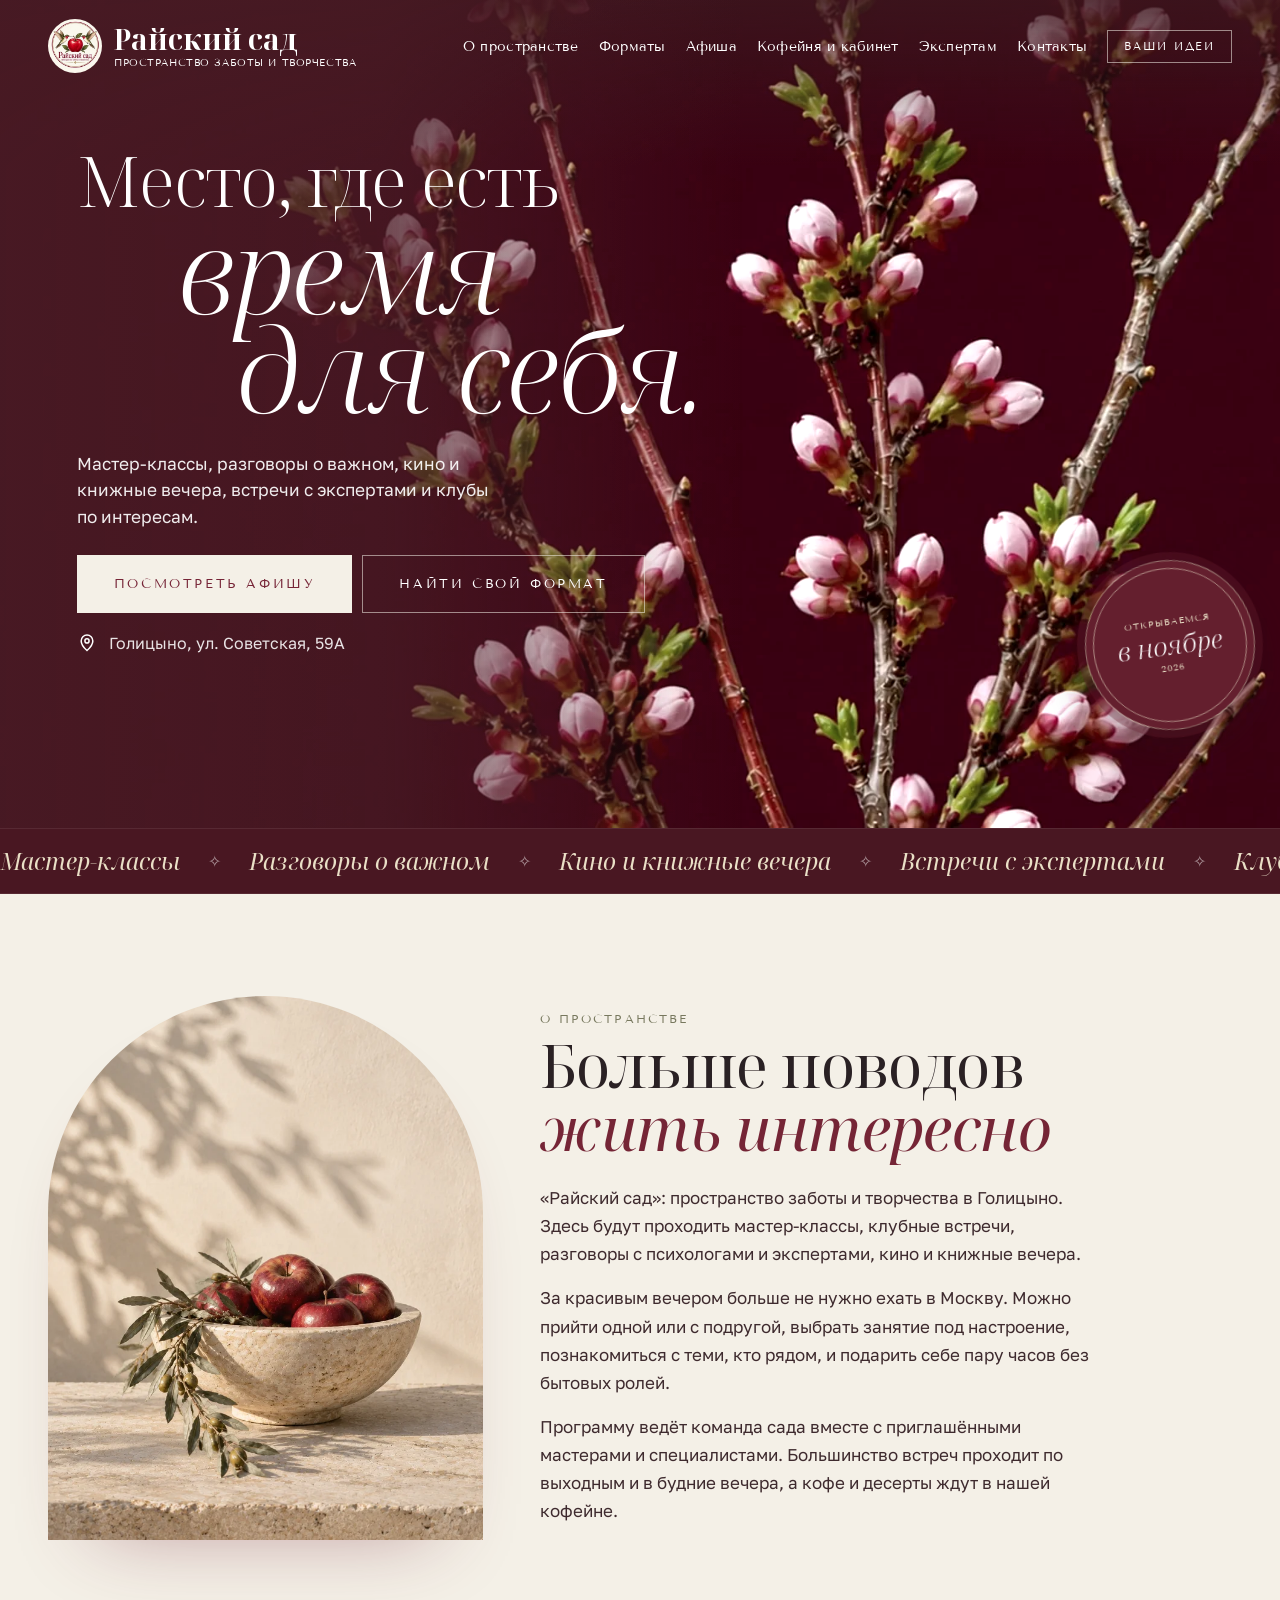
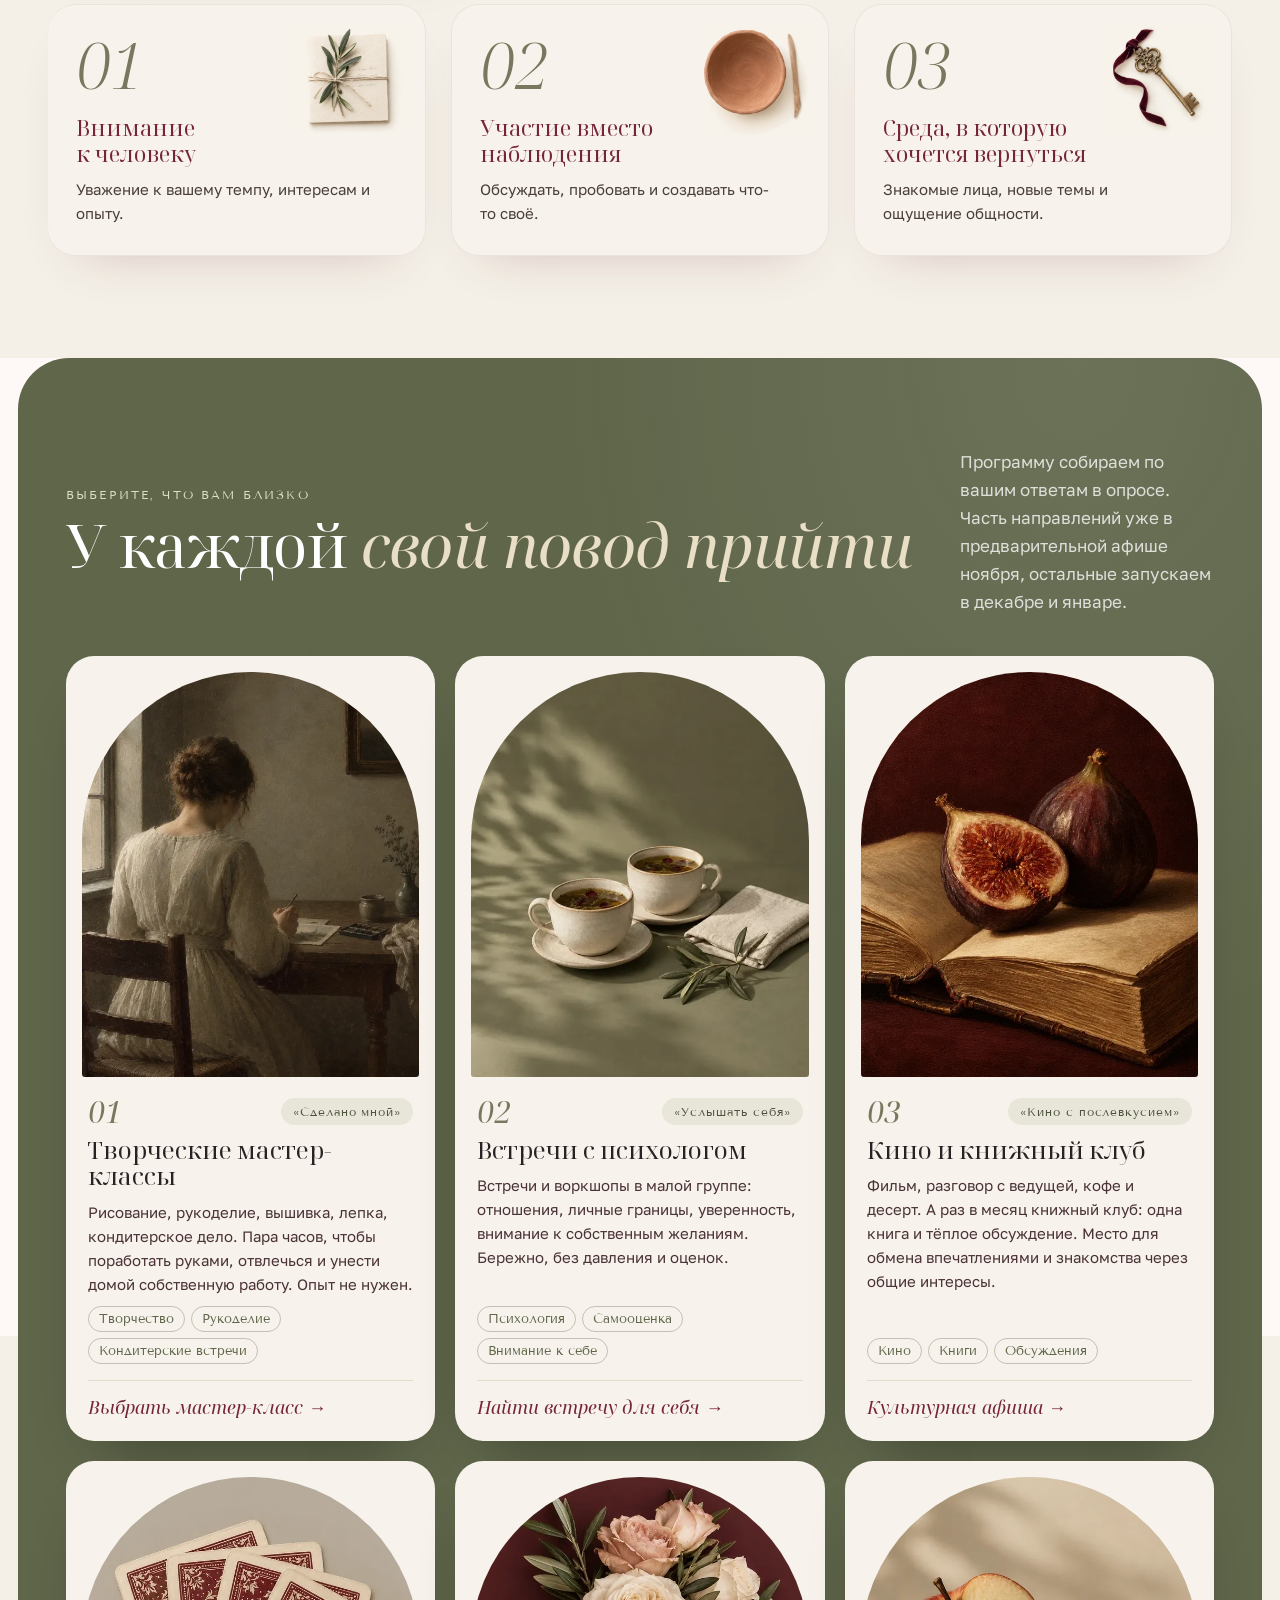
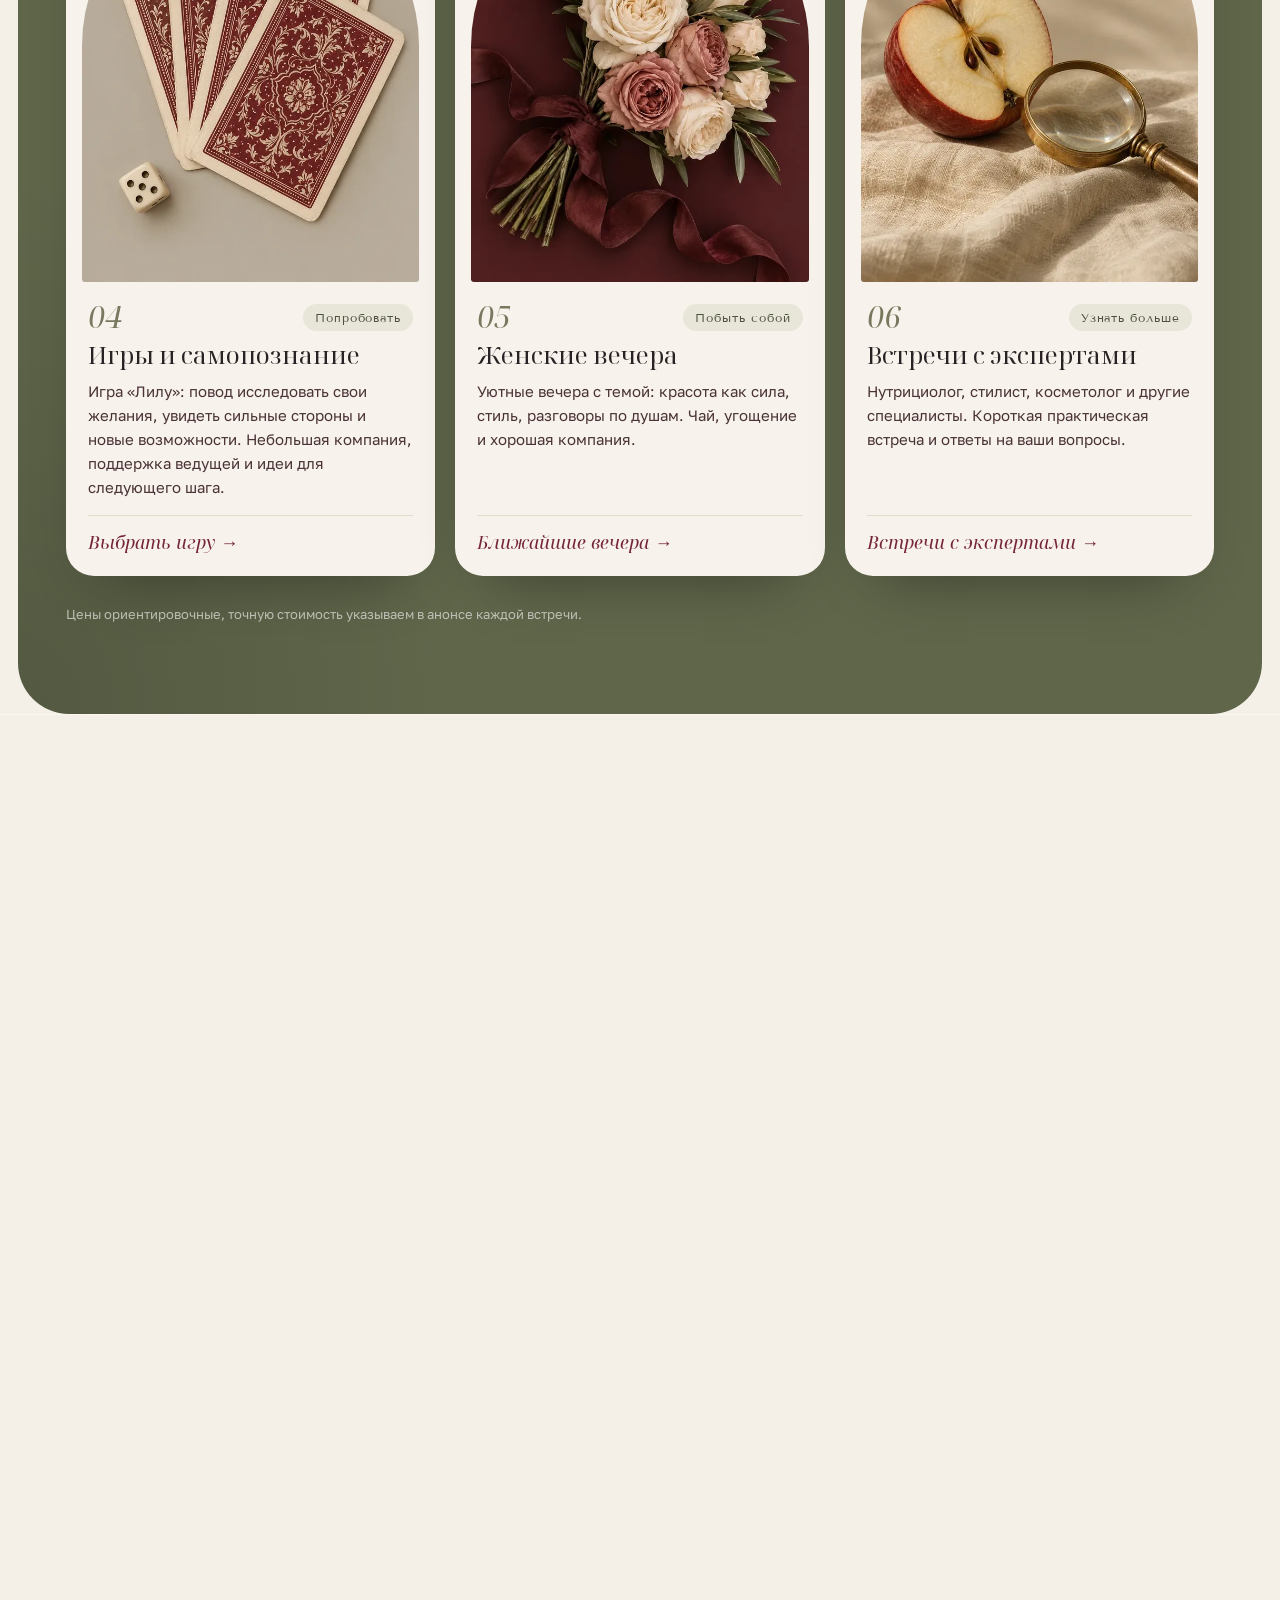
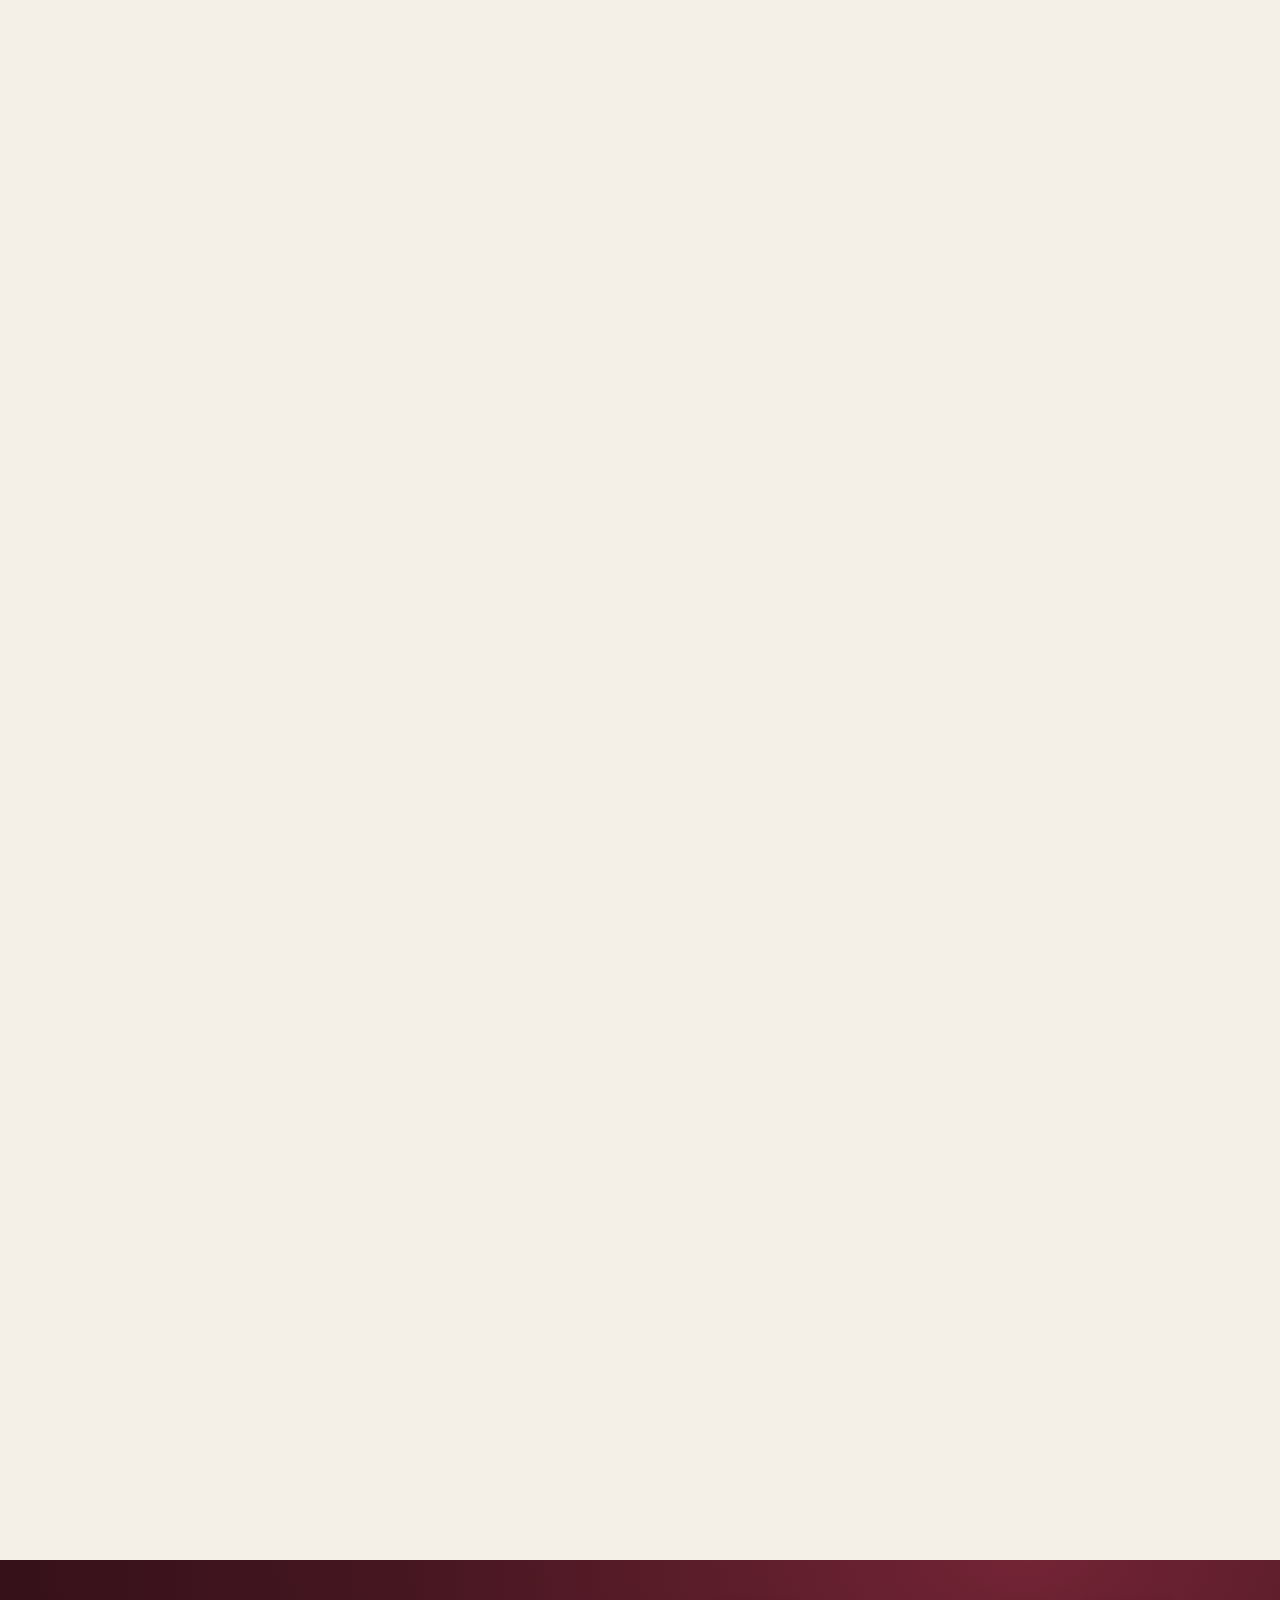
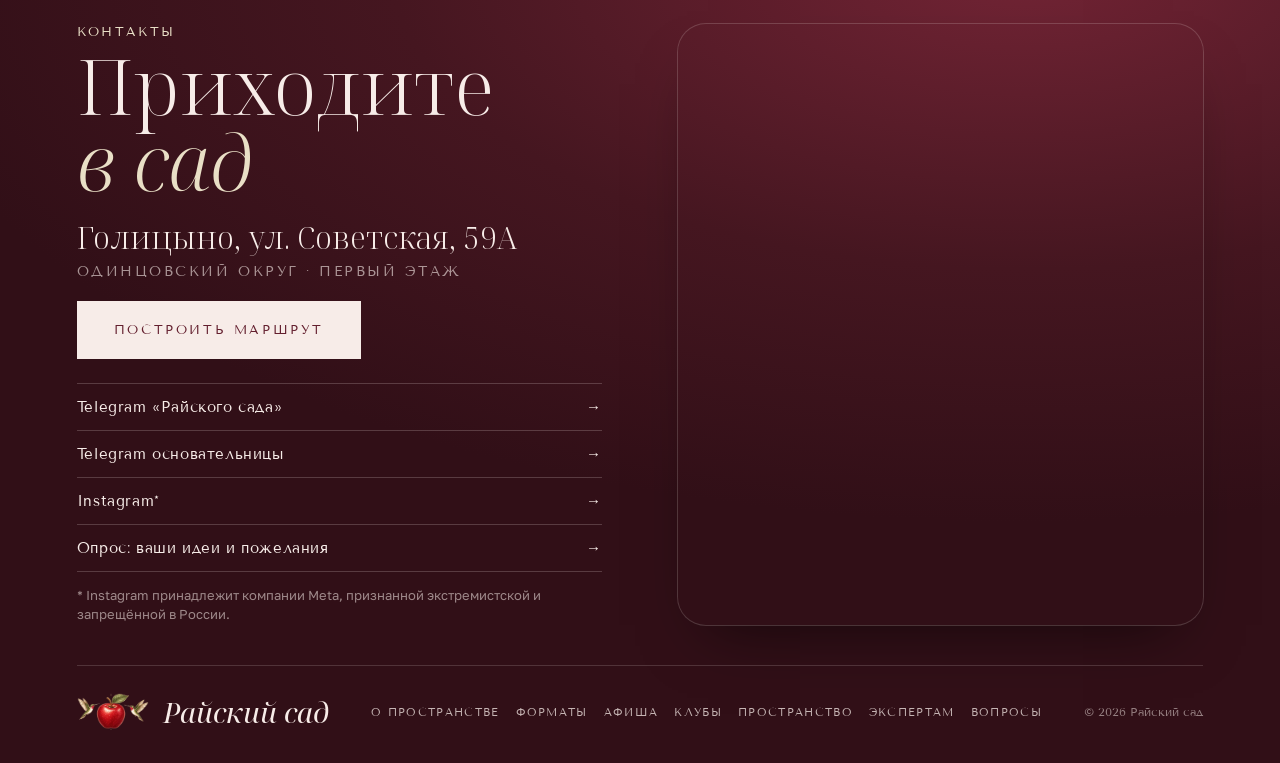
==== commit 46376221: "Тёмная версия: мягкий бордовый, светлая афиша и блок с вазой, яблоко в вопросах, карта в подвале, «о" ====
--- a/index.html
+++ b/index.html
@@ -4,13 +4,13 @@
 <meta charset="utf-8">
 <meta name="viewport" content="width=device-width, initial-scale=1">
 <title>Райский сад · пространство заботы и творчества в Голицыно</title>
-<meta name="description" content="«Райский сад» в Голицыно: мастер-классы, разговоры о важном, кино и книжные вечера, встречи с экспертами и клубы по интересам. Открываем двери 15 ноября.">
+<meta name="description" content="«Райский сад» в Голицыно: мастер-классы, разговоры о важном, кино и книжные вечера, встречи с экспертами и клубы по интересам. Открываемся в ноябре.">
 <link rel="icon" type="image/png" href="assets/favicon.png">
 <link rel="preconnect" href="https://fonts.googleapis.com">
 <link rel="preconnect" href="https://fonts.gstatic.com" crossorigin>
 <link rel="preload" as="image" href="video/kling-bg-first.webp?v=1792680082" fetchpriority="high">
 <link href="https://fonts.googleapis.com/css2?family=Noto+Serif+Display:ital,wght@0,300;0,400;0,700;1,300;1,400&family=Tenor+Sans&family=Golos+Text:wght@400;500&display=swap" rel="stylesheet">
-<link rel="stylesheet" href="styles.css?v=1792680082">
+<link rel="stylesheet" href="styles.css?v=1792759882">
 <script>document.documentElement.classList.add('js')</script>
 </head>
 <body class="page-film">
@@ -64,7 +64,7 @@
         </div>
         <p class="hero__pin"><svg viewBox="0 0 24 24" aria-hidden="true"><path d="M12 21s7-6.2 7-11.5A7 7 0 0 0 5 9.5C5 14.8 12 21 12 21z"/><circle cx="12" cy="9.5" r="2.5"/></svg>Голицыно, ул. Советская, 59А</p>
       </div>
-      <a href="#calendar" class="hero__kick hero__badge" aria-label="Открываем двери 15 ноября, смотреть афишу"><span>Открываемся</span><b>15</b><span>ноября</span></a>
+      <a href="#calendar" class="hero__kick hero__badge" aria-label="Открываемся в ноябре, смотреть афишу"><span>Открываемся</span><b class="hero__badge-month">в&nbsp;ноябре</b><span>2026</span></a>
     </div>
   </section>
 
@@ -215,10 +215,10 @@
       <article class="opening2">
         <div class="opening2__art"><img decoding="async" src="images/posters/opening.webp?v=1792680082" alt="Живописный натюрморт при свечах" width="800" height="1000" loading="lazy"></div>
         <div class="opening2__body">
-          <div class="opening2__date"><b>15</b><span>ноября<small>воскресенье · 2026</small></span></div>
+          <div class="opening2__date opening2__date--month"><b>ноябрь</b><span><small>2026</small></span></div>
           <div class="opening2__kicker">Начинаем знакомство</div>
           <h3 class="opening2__title">«Райский сад» <em>открывает свои двери</em></h3>
-          <p>С 15 ноября приглашаем на первые мастер-классы, клубные встречи и вечера. Выбирайте встречу в афише и записывайтесь заранее: до 15 ноября участие стоит дешевле.</p>
+          <p>В ноябре приглашаем на первые мастер-классы, клубные встречи и вечера. Выбирайте встречу в афише и записывайтесь заранее: до открытия участие стоит дешевле.</p>
           <p class="opening2__free">Первые встречи по выгодной цене.</p>
           <div class="opening2__actions">
             <a href="#events" class="sq-btn sq-btn--milk">Смотреть первые встречи</a>
@@ -230,32 +230,6 @@
       <div class="events events--chess" id="events"></div>
     </div>
   </section>
-
-  <!-- Колесо фортуны -->
-  <div class="wheel-bg">
-  <section class="wheel" id="wheel">
-    <div class="wrap wheel__grid">
-      <div class="wheel__text">
-        <div class="eyebrow">Подарки к открытию</div>
-        <h2 class="h2">Испытайте <em>удачу в саду</em></h2>
-        <p>Крутите колесо и забирайте подарок: бесплатный мастер-класс, скидку на первую встречу или угощение в нашей кофейне. Одна попытка на каждого гостя.</p>
-        <button type="button" class="sq-btn sq-btn--milk wheel__spin" id="wheelSpin">Крутить колесо</button>
-        <div class="wheel__result" id="wheelResult" aria-live="polite" hidden>
-          <span class="wheel__label">Ваш подарок</span>
-          <b class="wheel__prize" id="wheelPrize"></b>
-          <span class="wheel__code">Промокод: <strong id="wheelCode"></strong></span>
-          <p>Сохраните промокод и назовите его при записи на встречу или в кофейне. Подарок действует до 31 декабря 2026 года.</p>
-          <a class="sq-btn sq-btn--line" href="https://t.me/rayskiysad_golitsyno" target="_blank" rel="noopener">Написать в Telegram</a>
-        </div>
-      </div>
-      <div class="wheel__stage">
-        <span class="wheel__pointer" aria-hidden="true"></span>
-        <svg class="wheel__disc" id="wheelDisc" viewBox="-200 -200 400 400" role="img" aria-label="Колесо с подарками"></svg>
-        <span class="wheel__hub"><img decoding="async" src="assets/logo-emblem.webp" alt="" width="360" height="186"></span>
-      </div>
-    </div>
-  </section>
-  </div>
 
   <!-- Основатель -->
   <section class="founder founder--mag" id="founder">
@@ -306,11 +280,8 @@
   </div>
 
   <!-- Экспертам -->
-  <section class="grow" id="experts">
-    <picture class="grow__bg">
-      <source srcset="images/experts/vase-sm.webp?v=1792680082" media="(max-width: 960px)">
-      <img decoding="async" src="images/experts/vase.webp?v=1792680082" alt="Ветви цветущей яблони с плодами в белой керамической вазе" width="1672" height="941" loading="lazy">
-    </picture>
+  <section class="grow grow--light" id="experts">
+    <img class="grow__vase-l" src="images/experts/vase-light.webp?v=1792759520" alt="Ветви цветущей яблони с яблоками в керамической вазе" width="1672" height="940" loading="lazy">
     <div class="wrap grow__inner">
       <header class="grow__head">
         <div class="eyebrow">Мастерам и экспертам</div>
@@ -324,7 +295,7 @@
       </ol>
       <div class="grow__foot">
         <p>Ищем мастеров, психологов, ведущих и экспертов, которые хотят проводить встречи для гостей Голицыно и соседних посёлков. Аренда зала не нужна: программу, продвижение и запись берём на себя.</p>
-        <a href="https://forms.yandex.ru/u/6abe9f35eb614675eab06506/" target="_blank" rel="noopener" class="sq-btn sq-btn--milk">Предложить свою встречу</a>
+        <a href="https://forms.yandex.ru/u/6abe9f35eb614675eab06506/" target="_blank" rel="noopener" class="sq-btn sq-btn--wine">Предложить свою встречу</a>
       </div>
     </div>
   </section>
@@ -371,11 +342,7 @@
           <details class="faq3__item"><summary><span class="faq3__n">07</span><span class="faq3__q">Где вы находитесь?</span><i class="faq3__pm" aria-hidden="true"></i></summary><div class="faq3__a"><p>Голицыно, Одинцовский округ, ул. Советская, 59А, первый этаж.</p></div></details>
         </div>
       </div>
-      <div class="faq3__media" aria-hidden="true">
-        <video class="faq3__vid" muted playsinline webkit-playsinline preload="none" poster="video/safflower-first.webp?v=1792680082" data-end="video/safflower-last.webp?v=1792680082">
-          <source src="video/safflower.mp4?v=1792680082" type="video/mp4">
-        </video>
-      </div>
+      <div class="faq3__media faq3__media--apple" aria-hidden="true"><img src="images/about2/apple-cut.webp?v=1792759351" alt="" width="686" height="700" loading="lazy"></div>
     </div>
   </section>
 
@@ -398,7 +365,7 @@
         </nav>
         <p class="finale__note">* Instagram принадлежит компании Meta, признанной экстремистской и запрещённой в России.</p>
       </div>
-      <figure class="finale__art"><img decoding="async" src="images/footer/branch-cut.webp?v=1792680082" alt="Цветущая ветка яблони с красным яблоком" width="1122" height="1121" loading="lazy"></figure>
+      <div class="finale__map"><iframe src="https://yandex.ru/map-widget/v1/?text=%D0%93%D0%BE%D0%BB%D0%B8%D1%86%D1%8B%D0%BD%D0%BE%2C%20%D1%83%D0%BB.%20%D0%A1%D0%BE%D0%B2%D0%B5%D1%82%D1%81%D0%BA%D0%B0%D1%8F%2C%2059%D0%90&amp;z=16" title="Карта: Голицыно, ул. Советская, 59А" loading="lazy" allowfullscreen></iframe></div>
     </div>
     <div class="finale__bottom">
       <a class="finale__logo" href="#hero"><img decoding="async" src="assets/logo-emblem.webp" alt="" width="360" height="186"><span>Райский сад</span></a>
@@ -418,6 +385,6 @@
   </div>
 </div>
 
-<script src="script.js?v=1792680082"></script>
+<script src="script.js?v=1792759882"></script>
 </body>
 </html>
--- a/styles.css
+++ b/styles.css
@@ -1 +1,54 @@
-:root{--bg:#FAF7F3;--paper:#FFFFFF;--ink:#2A2124;--text:#4A3B36;--muted:#6A5B57;--wine:#701127;--wine-dark:#46101F;--olive:#5F664A;--olive-dark:#4C523C;--olive-light:#EBECE4;--gold:#8D9472;--sand:#C9D0A8;--line:#EEE7DD;--line-2:#DED2C2;--border:#DCD4C6;--field:#DCD4C6;--ph:#F0EBE3;--chip:#F3EEE6;--blush:#F4F0E7;--deep:#46101F;--serif:'Noto Serif Display',Georgia,serif;--sans:'Tenor Sans',system-ui,sans-serif;--wrap:1280px;--gutter:clamp(16px,4vw,48px);--section-y:clamp(56px,8vw,104px)}*,*::before,*::after{box-sizing:border-box}html{scroll-behavior:smooth;scroll-padding-top:90px}html,body{overflow-x:clip}body{margin:0;background:var(--bg);color:var(--ink);font-family:var(--sans);-webkit-font-smoothing:antialiased}a{color:var(--wine);text-decoration:none;transition:color .2s,background .2s,border-color .2s}img{display:block;max-width:100%}input,select,textarea,button{font-family:inherit}h1,h2,h3,p,blockquote{margin:0}[hidden]{display:none !important}.wrap{max-width:var(--wrap);margin:0 auto;padding-left:var(--gutter);padding-right:var(--gutter)}.section{padding-top:var(--section-y);padding-bottom:var(--section-y)}.eyebrow{font-size:12px;letter-spacing:.18em;text-transform:uppercase;color:var(--muted)}.star{color:var(--gold)}.h2{font-family:var(--serif);font-weight:400;font-size:clamp(38px,4.8vw,60px);line-height:1.05;letter-spacing:-.01em}.lead{font-size:17px;line-height:1.7;color:var(--text);text-wrap:pretty}.btn{display:inline-flex;align-items:center;gap:12px;padding:16px 28px;border-radius:999px;font-size:15px;font-weight:500;cursor:pointer;border:none}.btn--primary{background:var(--wine);color:var(--paper)}.btn--primary:hover{background:var(--wine-dark);color:var(--paper)}.btn--ghost{border:1px solid #DDD2C2;color:var(--ink);background:none}.btn--ghost:hover{border-color:var(--wine);color:var(--wine)}.btn--light{background:var(--paper);color:var(--olive)}.btn--light:hover{background:var(--chip);color:var(--olive)}.btn--sm{padding:12px 22px;font-size:14px;gap:10px}.btn--block{width:100%;justify-content:center}.media{position:relative;overflow:hidden;background:var(--ph)}.media>img{width:100%;height:100%;object-fit:cover}.media[data-ph]:not(:has(img))::after{content:attr(data-ph);position:absolute;inset:0;display:flex;align-items:center;justify-content:center;padding:16px;text-align:center;font-size:13px;color:#ADA395;background:repeating-linear-gradient(135deg,transparent 0 14px,rgba(141,148,114,.045) 14px 28px)}:root{--header-h:92px}.header{position:fixed;top:0;left:0;right:0;z-index:20;background:rgba(255,255,255,.88);backdrop-filter:blur(14px);-webkit-backdrop-filter:blur(14px);border-bottom:1.5px solid var(--line-2);box-shadow:0 14px 34px rgba(70,16,31,.056);transition:background .35s,box-shadow .35s}.header.is-scrolled{background:rgba(255,255,255,.95)}.header__inner{display:flex;align-items:center;gap:28px;height:var(--header-h);transition:height .35s}.header.is-scrolled .header__inner{height:66px}.brand{display:flex;align-items:center;gap:12px;flex:none;color:var(--wine)}.brand:hover{color:var(--wine)}.brand__logo{width:54px;height:54px;border-radius:50%;object-fit:cover;flex:none;transition:width .35s,height .35s,transform .35s}.brand:hover .brand__logo{transform:rotate(-6deg)}.header.is-scrolled .brand__logo{width:44px;height:44px}.brand__text{display:flex;flex-direction:column;line-height:1}.brand__name{font-family:var(--serif);font-weight:700;font-size:28px;color:var(--wine)}.brand__tag{margin-top:5px;font-size:9.5px;font-weight:600;letter-spacing:.06em;text-transform:uppercase;color:var(--wine)}.header__right{display:flex;align-items:center;justify-content:flex-end;gap:28px}.nav{display:flex;gap:28px;font-size:14px;letter-spacing:.02em}.brand{order:0;margin-right:auto}.nav--left{order:1}.header__right{order:2}.nav a{position:relative;color:var(--ink);padding:6px 0}.nav a::after{content:'';position:absolute;left:0;right:0;bottom:0;height:1px;background:var(--wine);transform:scaleX(0);transform-origin:left;transition:transform .3s}.nav a:hover,.nav a.is-active{color:var(--wine)}.nav a:hover::after,.nav a.is-active::after{transform:scaleX(1)}.btn--outline{border:1px solid var(--wine);color:var(--wine);background:rgba(255,255,255,.6)}.btn--outline:hover{background:var(--wine);color:var(--paper)}.burger{display:none;width:44px;height:44px;border:1px solid var(--border);border-radius:50%;background:rgba(255,255,255,.7);cursor:pointer;padding:0}.burger span{display:block;width:18px;height:1.5px;background:var(--ink);margin:4px auto;transition:transform .25s,opacity .25s}.header.is-open .burger span:nth-child(1){transform:translateY(5.5px) rotate(45deg)}.header.is-open .burger span:nth-child(2){opacity:0}.header.is-open .burger span:nth-child(3){transform:translateY(-5.5px) rotate(-45deg)}:root{--hero-pad:clamp(0px,calc((100vw - 1000px) * .2),76px)}.hero__chip{align-self:flex-start;display:inline-flex;align-items:center;gap:10px;padding:10px 18px;background:#fff;box-shadow:0 8px 20px rgba(70,16,31,.05);font-size:12px;font-weight:600;letter-spacing:.1em;text-transform:uppercase;color:var(--wine)}.hero__chip span{width:9px;height:9px;border-radius:50%;background:var(--wine)}.hero__title{font-family:var(--serif);font-weight:400;color:var(--deep);font-size:clamp(48px,min(6.6vw,11svh),96px);line-height:.95;letter-spacing:-.025em}.hero__title em{position:relative;display:inline-block;white-space:nowrap;font-style:italic;color:var(--wine)}.hero__title em svg{position:absolute;left:0;bottom:-.06em;width:100%;height:.12em;overflow:visible}.hero__title em path{fill:none;stroke:var(--gold);stroke-width:5;stroke-linecap:round;vector-effect:non-scaling-stroke;stroke-dasharray:3000;stroke-dashoffset:0}.hero__lead{max-width:440px;font-size:18px;line-height:1.6;color:var(--text);text-wrap:pretty}.hero__actions{display:flex;gap:14px;flex-wrap:wrap}.hero__facts{display:grid;grid-template-columns:repeat(3,minmax(0,1fr));gap:20px;padding-top:24px;border-top:1px solid var(--line-2);max-width:520px}.fact{display:flex;align-items:flex-start;gap:12px}.fact__icon{flex-shrink:0;width:42px;height:42px;border-radius:50%;display:grid;place-items:center;background:rgba(255,255,255,.75);border:1px solid var(--line-2);transition:border-color .3s,transform .3s}.fact:hover .fact__icon{border-color:var(--gold);transform:translateY(-2px)}.fact__svg{width:22px;height:22px;fill:none;stroke:var(--olive);stroke-width:1.4;stroke-linecap:round;stroke-linejoin:round}.fact__svg .fact__accent{fill:var(--wine);stroke:none}.fact__svg .fact__accent--soft{fill:var(--olive);opacity:.7}.fact__title{padding-top:5px;font-size:12px;letter-spacing:.12em;text-transform:uppercase;font-weight:600}.fact__sub{font-size:13px;color:var(--muted);margin-top:4px}.hero{position:relative;isolation:isolate;overflow:hidden;height:clamp(600px,84svh,860px);padding-top:var(--header-h);background:var(--bg)}.hero__stage{position:absolute;inset:var(--header-h) 0 0;z-index:2;pointer-events:none;overflow:hidden;mix-blend-mode:multiply}.hero__vid{position:absolute;display:block;height:86%;width:auto;aspect-ratio:1190 / 1240;left:50%;top:6%;translate:-66% 0;rotate:14deg;transform-origin:50% 50%;-webkit-mask-image:linear-gradient(to bottom,#000 80%,transparent 100%);mask-image:linear-gradient(to bottom,#000 80%,transparent 100%)}.hero__vid--ama{height:auto;width:min(66vw,980px,calc((clamp(600px,84svh,860px) - var(--header-h)) * 1.4));aspect-ratio:1200 / 794;left:50%;top:auto;bottom:0;translate:-50% 0;rotate:none;-webkit-mask-image:none;mask-image:none}.hero:has(.hero__vid--ama) .hero__layout{grid-template-rows:auto 1fr auto}.hero:has(.hero__vid--ama) .hero__l1,.hero:has(.hero__vid--ama) .hero__l2>span{font-size:clamp(40px,min(4.8vw,8.5svh),80px)}.hero:has(.hero__vid--ama) .hero__l1{grid-column:1 / 7;grid-row:1;white-space:nowrap}.hero:has(.hero__vid--ama) .hero__l1 br{display:none}.hero:has(.hero__vid--ama) .hero__title .hero__l2{grid-column:7 / 13;grid-row:1;align-self:start;justify-self:end;margin-top:0;flex-direction:row;gap:.28em}.hero:has(.hero__vid--ama) .hero__title .hero__l2>span:first-child{margin-right:0}.hero:has(.hero__vid--ama) .hero__foot{grid-column:1 / 4;grid-row:3;align-self:end;justify-self:start;margin:0;flex-direction:column;align-items:flex-start;gap:12px}.hero:has(.hero__vid--ama) .hero__date{max-width:210px;line-height:1.5}.hero:has(.hero__vid--ama) .hero__date span{display:block;font-size:15px}.hero__sep{font-style:normal}.hero:has(.hero__vid--ama) .hero__sep{display:none}.js .hero__vid{opacity:0;transition:opacity 1.4s ease}.js .hero.is-ready .hero__vid{opacity:1}.hero__layout{position:relative;height:100%;display:grid;grid-template-columns:repeat(12,minmax(0,1fr));grid-template-rows:1fr auto auto 1fr auto;column-gap:24px;padding-top:clamp(24px,4svh,48px);padding-bottom:clamp(24px,4svh,44px)}.hero__title{display:contents}.hero__l1,.hero__l2>span{font-size:clamp(50px,min(6.4vw,10.5svh),112px);line-height:.92;letter-spacing:-.03em}.hero__l1{grid-column:1 / 6;grid-row:1;align-self:start;color:var(--deep)}.hero__title .hero__l2{grid-column:7 / 12;grid-row:2 / 4;align-self:center;justify-self:end;position:relative;z-index:3;display:flex;flex-direction:column;align-items:flex-end;font-style:italic;color:var(--wine);text-align:right}.hero__l2>span:first-child{margin-right:1.1em}.hero__l2>span:last-child{position:relative;white-space:nowrap}.hero__l2 svg{position:absolute;left:0;bottom:-.08em;width:100%;height:.12em;overflow:visible}.hero__l2 path{fill:none;stroke:var(--gold);stroke-width:5;stroke-linecap:round;vector-effect:non-scaling-stroke;stroke-dasharray:3000;stroke-dashoffset:0}.js .hero__l2 path{animation:squiggle 1.2s 2.1s cubic-bezier(.4,0,.2,1) both}.hero__foot{grid-column:8 / 13;grid-row:5;justify-self:end;position:relative;z-index:3;display:flex;align-items:center;gap:18px;flex-wrap:wrap;justify-content:flex-end}.hero__date{font-size:13.5px;color:var(--muted)}.hero__date span{color:var(--wine);font-weight:600}.about{display:grid;grid-template-columns:repeat(auto-fit,minmax(min(100%,420px),1fr));gap:clamp(32px,6vw,80px);align-items:center;padding-top:clamp(56px,8vw,112px);padding-bottom:clamp(56px,8vw,112px)}.about__photo{aspect-ratio:5 / 4;border-radius:28px}.about__photo:has(img)::before{content:'';position:absolute;inset:0;z-index:1;pointer-events:none;background:radial-gradient(ellipse 70% 55% at 100% 100%,rgba(45,28,16,.45),rgba(45,28,16,0) 70%)}.about__caption{position:absolute;right:28px;bottom:22px;z-index:2;font-family:var(--serif);font-style:italic;font-weight:400;font-size:26px;color:var(--paper);text-shadow:0 2px 12px rgba(0,0,0,.35);pointer-events:none}.about__text{display:flex;flex-direction:column;gap:24px}.about__title{font-size:clamp(40px,5vw,60px);line-height:1.02;color:var(--wine)}.about__title em{color:var(--olive)}.about__quote{margin-top:8px;padding-top:24px;border-top:1px solid var(--line-2);font-family:var(--serif);font-style:italic;font-weight:400;font-size:22px;line-height:1.45;color:var(--olive)}#formats{padding-top:clamp(8px,2vw,32px)}.dirs-head{display:grid;grid-template-columns:auto minmax(0,1fr);align-items:center;gap:16px 48px;margin-bottom:36px}.dirs-head__title{font-size:clamp(38px,4.4vw,56px)}.h2 em{color:var(--wine)}.dirs-head__title .star{font-family:var(--sans);font-size:.32em;vertical-align:middle;margin-left:.3em}.dirs-head__text{max-width:400px;justify-self:end;font-size:14px;line-height:1.6;color:var(--muted)}.gallery-section{padding-bottom:var(--section-y)}.gallery-head{margin-bottom:32px}.gallery-head h2{font-size:clamp(40px,5vw,60px)}.gallery-head p{margin-top:10px;font-size:16px;color:var(--muted)}.gallery{display:grid;grid-template-columns:repeat(4,minmax(0,1fr));grid-auto-rows:240px;gap:14px}.gallery .media{border-radius:20px}.gallery .tall{grid-row:span 2}.rent{background:var(--olive);color:var(--paper)}.rent__inner{display:grid;grid-template-columns:repeat(auto-fit,minmax(min(100%,420px),1fr));gap:clamp(32px,6vw,72px);align-items:center}.rent__text{display:flex;flex-direction:column;gap:24px;align-items:flex-start}.rent .eyebrow{color:var(--sand)}.rent .lead{color:#E6EBD2;max-width:500px}.rent__list{list-style:none;margin:0;padding:0;width:100%;display:grid;grid-template-columns:repeat(2,minmax(0,1fr));gap:0 24px;border-top:1px solid rgba(250,247,243,.2)}.rent__list li{padding:16px 0;border-bottom:1px solid rgba(250,247,243,.2);display:flex;gap:12px;font-size:15px}.rent__list li::before{content:'✦';color:var(--sand)}.rent__photo{aspect-ratio:4 / 5;max-height:620px;border-radius:260px 260px 28px 28px;background:#4C523C}.rent__photo[data-ph]:not(:has(img))::after{color:#B9BFA8}.contacts{display:grid;grid-template-columns:minmax(0,1fr) minmax(0,2fr);gap:40px;align-items:stretch;padding-bottom:clamp(56px,8vw,96px)}.contacts__info{display:flex;flex-direction:column;gap:28px;padding:8px 0}.contacts__info .h2{font-size:clamp(44px,5vw,64px)}.contact{display:flex;flex-direction:column;gap:4px}.contact__label{font-size:12px;letter-spacing:.14em;text-transform:uppercase;color:var(--muted)}.contact__value{font-size:20px;color:var(--ink)}a.contact__value:hover{color:var(--wine)}.contact__note{font-size:15px;color:var(--muted)}.socials{display:flex;gap:10px;flex-wrap:wrap;margin-top:4px}.socials a{padding:10px 18px;border:1px solid var(--border);border-radius:999px;font-size:14px;color:var(--ink)}.socials a:hover{border-color:var(--wine);color:var(--wine)}.contacts__map{min-height:380px;border-radius:28px;background:var(--olive-light)}.footer{border-top:1px solid var(--line)}.footer__name{font-family:var(--serif);font-style:italic;font-weight:400;font-size:20px;color:var(--wine)}.hero__address{display:flex;align-items:center;gap:10px;font-size:15px;font-weight:600;color:var(--wine)}.hero__address svg{width:20px;height:20px;fill:none;stroke:var(--wine);stroke-width:2;flex:none}.js .hero__address{animation:fadeUp 1s 2.45s cubic-bezier(.2,.7,.2,1) both}.ticker{overflow:hidden;border-top:1px solid var(--line);border-bottom:1px solid var(--line);background:var(--paper)}.ticker__track{display:flex;align-items:center;gap:28px;width:max-content;padding:16px 0;font-family:var(--serif);font-size:clamp(18px,1.8vw,24px);color:var(--olive);white-space:nowrap;animation:ticker 38s linear infinite}.ticker__track i{font-style:normal;font-size:.7em;color:var(--gold)}.ticker:hover .ticker__track{animation-play-state:paused}@keyframes ticker{to{transform:translateX(-50%)}}.principles{list-style:none;margin:8px 0 0;padding:0;border-top:1px solid var(--line-2)}.principles li{display:grid;grid-template-columns:40px minmax(0,1fr) minmax(0,1.2fr);gap:4px 16px;align-items:baseline;padding:14px 0;border-bottom:1px solid var(--line-2);font-size:14.5px;color:var(--text)}.principles__n{font-family:var(--serif);color:var(--gold)}.principles b{font-family:var(--serif);font-weight:400;font-size:19px;color:var(--wine);line-height:1.2}.dirs-head .eyebrow{margin-bottom:12px}.formats{display:grid;grid-template-columns:repeat(3,minmax(0,1fr));gap:18px}.format{display:flex;flex-direction:column;gap:8px;padding:24px 24px 22px;background:linear-gradient(180deg,#FFFFFF 0%,#FAF7F3 100%);border:1px solid #E9E2D7;border-radius:28px;color:var(--ink);box-shadow:0 6px 20px rgba(90,60,30,.04);transition:transform .3s,box-shadow .3s,border-color .3s}.format:hover{color:var(--ink);transform:translateY(-4px);border-color:#DED2C2;box-shadow:0 16px 36px rgba(90,60,30,.10)}.format__icon{width:104px;height:104px;object-fit:contain;margin:-4px 0 6px;transition:transform .4s}.format:hover .format__icon{transform:scale(1.06) rotate(-3deg)}.format__kicker{font-size:11.5px;letter-spacing:.12em;text-transform:uppercase;color:var(--gold)}.format__title{font-family:var(--serif);font-size:25px;line-height:1.1}.format__text{font-size:14.5px;line-height:1.55;color:var(--text);flex:1}.format__tags{font-size:12.5px;color:var(--olive)}.format__link{margin-top:6px;padding-top:12px;border-top:1px solid var(--line-2);font-size:14px;color:var(--wine)}.note{margin-top:22px;font-size:13px;line-height:1.6;color:var(--muted);max-width:760px}.clubs{background:var(--olive-light)}.clubs__grid{display:grid;grid-template-columns:repeat(2,minmax(0,1fr));gap:20px}.club{display:flex;flex-direction:column;gap:16px;padding:clamp(26px,3vw,40px);background:var(--paper);border-radius:30px;border:1px solid #DED2C2}.club--dark{background:var(--olive);color:var(--paper);border-color:var(--olive)}.club__status{align-self:flex-start;padding:6px 12px;border-radius:999px;background:rgba(141,148,114,.14);color:#5F664A;font-size:12px}.club--dark .club__status{background:rgba(255,255,255,.12);color:var(--sand)}.club__title{font-family:var(--serif);font-weight:400;font-size:clamp(28px,2.6vw,36px);line-height:1.05}.club__text{font-size:15.5px;line-height:1.6;color:var(--text)}.club--dark .club__text{color:#E6EBD2}.club__list{list-style:none;margin:0;padding:0;display:flex;flex-direction:column;gap:10px}.club__list li{position:relative;padding-left:24px;font-size:14.5px;line-height:1.5}.club__list li::before{content:'✧';position:absolute;left:0;color:var(--gold)}.club--dark .club__list li::before{color:var(--sand)}.club__actions{display:flex;flex-wrap:wrap;gap:10px;margin-top:auto;padding-top:6px}.person-chip{display:flex;align-items:center;gap:14px;padding:12px;border-radius:20px;background:var(--bg)}.person-chip img{width:72px;height:72px;border-radius:50%;object-fit:cover;object-position:50% 18%;flex-shrink:0}.person-chip div{display:flex;flex-direction:column;gap:2px;font-size:13.5px;color:var(--muted)}.person-chip b{font-family:var(--serif);font-weight:400;font-size:20px;color:var(--ink)}.person-chip__role{font-size:11px;letter-spacing:.14em;text-transform:uppercase;color:var(--gold) !important}.opening{display:grid;grid-template-columns:auto minmax(0,1fr);gap:clamp(20px,4vw,48px);align-items:center;padding:clamp(24px,3.5vw,44px);margin-bottom:28px;border-radius:30px;background:linear-gradient(135deg,#5C0E20,var(--wine) 60%,#46101F);color:#F6E7E7;box-shadow:0 24px 48px rgba(112,17,39,.18)}.opening__date{display:flex;flex-direction:column;align-items:center;font-family:var(--serif);font-style:italic;font-size:22px;line-height:1}.opening__date span{font-style:normal;font-size:clamp(80px,9vw,120px);color:#FFFFFF}.opening__date small{margin-top:8px;font-family:var(--sans);font-style:normal;font-size:12px;letter-spacing:.2em;opacity:.7}.opening__body{display:flex;flex-direction:column;gap:12px;font-size:16px;line-height:1.6}.opening__kicker{font-size:12px;letter-spacing:.18em;text-transform:uppercase;color:var(--sand)}.opening__title{font-family:var(--serif);font-weight:400;font-size:clamp(28px,3vw,40px);line-height:1.05;color:#FFFFFF}.opening__free{font-family:var(--serif);font-style:italic;font-size:19px;color:#FFFFFF}.opening__actions{display:flex;flex-wrap:wrap;gap:10px;margin-top:4px}.opening .btn--primary{background:var(--paper);color:var(--wine)}.opening .btn--primary:hover{background:var(--chip);color:var(--wine)}.opening .btn--ghost{border-color:rgba(255,255,255,.5);color:#FFFFFF}.opening .btn--ghost:hover{border-color:#FFFFFF;color:#FFFFFF}.chips{display:flex;gap:8px;flex-wrap:wrap;margin-bottom:22px}.chip{border:1px solid var(--border);background:transparent;color:var(--ink);font:inherit;padding:9px 16px;border-radius:999px;font-size:14px;cursor:pointer;transition:background .2s,color .2s,border-color .2s}.chip:hover{border-color:var(--olive)}.chip.is-active{background:var(--olive);border-color:var(--olive);color:var(--paper)}.events{display:flex;flex-direction:column;gap:12px}.event{display:grid;grid-template-columns:96px minmax(0,1fr) 210px;gap:24px;align-items:center;width:100%;padding:20px 24px;text-align:left;font:inherit;color:inherit;cursor:pointer;background:var(--paper);border:1px solid #E9E2D7;border-radius:24px;transition:transform .25s,box-shadow .25s,border-color .25s}.event:hover{transform:translateY(-3px);border-color:#DED2C2;box-shadow:0 16px 34px rgba(90,60,30,.10)}.event__date{display:flex;flex-direction:column;align-items:center;font-family:var(--serif);font-style:italic;font-size:16px;color:var(--muted);line-height:1}.event__date b{font-style:normal;font-weight:400;font-size:48px;color:var(--wine);margin-bottom:4px}.event__body{display:flex;flex-direction:column;gap:6px;min-width:0}.event__meta{font-size:12px;letter-spacing:.06em;color:var(--olive)}.event__title{font-family:var(--serif);font-size:23px;line-height:1.15}.event__lead{font-size:14px;line-height:1.5;color:var(--text)}.event__side{display:flex;flex-direction:column;align-items:flex-end;gap:10px;text-align:right}.event__price{font-family:var(--serif);font-size:26px;color:var(--ink)}.event__price small{display:block;font-family:var(--sans);font-size:11.5px;color:var(--muted);margin-bottom:2px}.event__more{font-size:13.5px;color:var(--wine)}.events__empty{padding:30px;border-radius:24px;background:var(--paper);color:var(--muted);text-align:center}.host{display:flex;align-items:center;gap:10px;margin-top:4px;font-size:13px;color:var(--muted)}.host img,.host__initial{width:36px;height:36px;border-radius:50%;object-fit:cover;object-position:50% 18%;flex-shrink:0}.host__initial{display:grid;place-items:center;background:var(--olive-light);color:var(--olive);font-family:var(--serif);font-size:17px}.host div{display:flex;flex-direction:column}.host b{font-weight:500;color:var(--ink)}.host--big{align-items:flex-start;gap:16px;font-size:14px;line-height:1.5}.host--big img,.host--big .host__initial{width:72px;height:72px;font-size:28px}.host--big b{font-family:var(--serif);font-weight:400;font-size:21px}.tiers{list-style:none;margin:0 0 6px;padding:0;display:flex;flex-direction:column;gap:6px}.tiers li{display:grid;grid-template-columns:minmax(0,1fr) auto auto;gap:10px;align-items:center;padding:11px 14px;border-radius:14px;background:var(--bg);font-size:14px;color:var(--text)}.tiers b{font-family:var(--serif);font-weight:400;font-size:20px;color:var(--ink)}.tiers em{font-style:normal;font-size:11px;letter-spacing:.1em;text-transform:uppercase;padding:3px 8px;border-radius:999px;background:var(--wine);color:var(--paper)}.tiers li.is-now{background:rgba(112,17,39,.06);box-shadow:inset 0 0 0 1px rgba(112,17,39,.3)}.tiers li.is-past{opacity:.5;text-decoration:line-through}.modal{position:fixed;inset:0;z-index:50;padding:24px;background:rgba(40,32,24,.55);backdrop-filter:blur(4px);-webkit-backdrop-filter:blur(4px);display:flex;align-items:center;justify-content:center}.modal[hidden]{display:none}.modal__card{position:relative;width:100%;max-width:720px;max-height:calc(100vh - 48px);overflow:auto;background:var(--paper);border-radius:28px;padding:clamp(26px,4vw,44px);animation:modalIn .35s cubic-bezier(.2,.7,.2,1)}@keyframes modalIn{from{opacity:0;translate:0 20px}to{opacity:1;translate:none}}.modal__close{position:sticky;float:right;top:0;margin:-10px -10px 0 0;z-index:2;width:42px;height:42px;border-radius:50%;border:1px solid var(--border);background:var(--paper);font-size:20px;cursor:pointer;color:var(--ink)}.modal__close:hover{border-color:var(--wine);color:var(--wine)}.modal__close:focus-visible,.btn:focus-visible,.chip:focus-visible,.event:focus-visible{outline:2px solid var(--wine);outline-offset:2px}.modal__content{display:flex;flex-direction:column;gap:16px}.modal__kicker{font-size:11.5px;letter-spacing:.18em;text-transform:uppercase;color:var(--muted)}.modal__when{display:flex;align-items:center;gap:12px;font-family:var(--serif);font-style:italic;font-size:17px;line-height:1.25;color:var(--muted)}.modal__day{font-style:normal;font-size:54px;line-height:1;color:var(--wine)}.modal__title{font-family:var(--serif);font-weight:400;font-size:clamp(28px,3.4vw,38px);line-height:1.08;padding-right:30px}.modal__lead{font-size:16px;line-height:1.6;color:var(--text)}.modal__meta{display:flex;flex-wrap:wrap;gap:8px}.modal__meta span{padding:6px 12px;border-radius:999px;background:var(--olive-light);color:var(--olive);font-size:13px}.modal__block{display:flex;flex-direction:column;gap:10px;padding-top:16px;border-top:1px solid var(--line-2)}.modal__block p{font-size:15px;line-height:1.65;color:var(--text)}.modal__label{font-size:11.5px;letter-spacing:.16em;text-transform:uppercase;color:var(--gold)}.modal__steps{margin:0;padding:0;list-style:none;counter-reset:st;display:flex;flex-direction:column;gap:8px}.modal__steps li{counter-increment:st;display:grid;grid-template-columns:30px minmax(0,1fr);gap:10px;font-size:15px;line-height:1.5}.modal__steps li::before{content:counter(st);width:26px;height:26px;border-radius:50%;display:grid;place-items:center;background:var(--olive-light);color:var(--olive);font-family:var(--serif);font-size:14px}.modal__free{font-family:var(--serif);font-size:26px;color:var(--wine) !important}.modal__note{font-size:13px !important;color:var(--muted) !important}.founder__inner{display:grid;grid-template-columns:minmax(0,1.05fr) minmax(0,.95fr);gap:clamp(32px,5vw,72px);align-items:center}.founder__photo{border-radius:30px;overflow:hidden;background:#EFEBE6;aspect-ratio:1 / 1}.founder__photo img{width:100%;height:100%;object-fit:cover;object-position:78% 30%}.founder__text{display:flex;flex-direction:column;gap:16px;align-items:flex-start}.founder__role{font-family:var(--serif);font-style:italic;font-size:19px;color:var(--olive)}.founder__quote{margin:4px 0;padding-left:18px;border-left:2px solid var(--gold);font-family:var(--serif);font-style:italic;font-size:20px;line-height:1.45;color:var(--wine)}.space-list{list-style:none;margin:0;padding:0;width:100%;border-top:1px solid rgba(250,247,243,.2)}.space-list li{display:grid;grid-template-columns:36px minmax(0,1fr);gap:2px 14px;padding:16px 0;border-bottom:1px solid rgba(250,247,243,.2);font-size:14.5px;line-height:1.55;color:#E6EBD2}.space-list span{grid-row:span 2;font-family:var(--serif);color:var(--sand);padding-top:3px}.space-list b{font-family:var(--serif);font-weight:400;font-size:21px;color:var(--paper)}.steps{list-style:none;margin:0 0 28px;padding:0;display:grid;grid-template-columns:repeat(4,minmax(0,1fr));gap:16px}.steps li{position:relative;display:flex;flex-direction:column;gap:8px;padding:22px 22px 24px;border-radius:24px;background:var(--paper);border:1px solid #E9E2D7;font-size:14.5px;line-height:1.55;color:var(--text)}.steps li:not(:last-child)::after{content:'→';position:absolute;right:-14px;top:26px;z-index:1;color:var(--gold);font-size:16px}.steps__n{font-family:var(--serif);font-size:30px;color:var(--gold);line-height:1}.steps b{font-family:var(--serif);font-weight:400;font-size:21px;color:var(--ink)}.survey{background:var(--blush)}.survey__inner{display:grid;grid-template-columns:minmax(0,1fr) minmax(0,1fr);gap:clamp(32px,5vw,72px);align-items:center}.survey__text{display:flex;flex-direction:column;gap:16px;align-items:flex-start}.poll{padding:clamp(24px,3vw,36px);border-radius:30px;background:var(--paper);box-shadow:0 20px 44px rgba(60,50,20,.08)}.poll__head{font-size:15px;line-height:1.55;color:var(--text);margin-bottom:18px}.poll__big{display:block;font-family:var(--serif);font-size:64px;line-height:1;color:var(--wine)}.poll__bars{list-style:none;margin:0;padding:0;display:flex;flex-direction:column;gap:12px}.poll__bars li{display:grid;grid-template-columns:minmax(0,1fr) auto;gap:6px 12px;font-size:14px}.poll__bars li::after{content:'';grid-column:1 / -1;height:8px;border-radius:999px;background:linear-gradient(90deg,var(--olive) calc(var(--v) / 28 * 100%),var(--olive-light) 0)}.poll__bars b{font-family:var(--serif);font-weight:400;font-size:17px;color:var(--olive)}.poll__note{margin-top:16px;font-size:13px;color:var(--muted)}.faq{display:grid;grid-template-columns:minmax(0,.8fr) minmax(0,1.2fr);gap:clamp(32px,5vw,72px);align-items:start}.faq__head{display:flex;flex-direction:column;gap:12px;position:sticky;top:100px}.faq__list details{border-bottom:1px solid var(--line-2)}.faq__list details:first-child{border-top:1px solid var(--line-2)}.faq__list summary{list-style:none;cursor:pointer;display:flex;justify-content:space-between;gap:16px;align-items:center;padding:18px 0;font-family:var(--serif);font-size:21px;line-height:1.25;color:var(--ink)}.faq__list summary::-webkit-details-marker{display:none}.faq__list summary::after{content:'+';flex-shrink:0;width:32px;height:32px;border-radius:50%;display:grid;place-items:center;border:1px solid var(--border);font-family:var(--sans);color:var(--wine);transition:rotate .3s}.faq__list details[open] summary::after{rotate:45deg}.faq__list summary:hover{color:var(--wine)}.faq__list p{padding:0 48px 20px 0;font-size:15.5px;line-height:1.65;color:var(--text)}.faq__list a{text-decoration:underline;text-underline-offset:3px}.contacts__map{overflow:hidden}.contacts__map iframe{display:block;width:100%;height:100%;min-height:380px;border:0}.contact__note--small{font-size:12px;margin-top:6px}.footer__grid{display:grid;grid-template-columns:minmax(0,1.4fr) repeat(2,minmax(0,1fr));gap:32px;padding-top:44px;padding-bottom:28px}.footer__grid>div{display:flex;flex-direction:column;gap:8px;font-size:14px}.footer__grid a{color:var(--ink)}.footer__grid a:hover{color:var(--wine)}.footer__brand p{font-size:14px;line-height:1.6;color:var(--muted)}.footer__motto{font-family:var(--serif);font-style:italic;font-size:18px !important;color:var(--olive) !important}.footer__label{font-size:11.5px;letter-spacing:.16em;text-transform:uppercase;color:var(--muted);margin-bottom:4px}.footer__bottom{padding-top:18px;padding-bottom:28px;border-top:1px solid var(--line);font-size:13px;color:var(--muted)}.garden{overflow:hidden;background:#EFEBE6;isolation:isolate}.garden__layer{position:absolute;inset:-9% -6%;will-change:transform}.garden__layer--fg{inset:-7%}.garden__img{display:block;width:100%;height:100%;object-fit:cover;object-position:50% 55%}.garden__light{position:absolute;inset:0;pointer-events:none;background:radial-gradient(ellipse 70% 55% at 80% 6%,rgba(255,238,196,.6),rgba(255,238,196,0) 70%);mix-blend-mode:screen;animation:glow 8s ease-in-out infinite alternate}@keyframes glow{from{opacity:.55}to{opacity:1}}.js .garden__layer--bg .garden__img{animation:gardenZoom 2.8s cubic-bezier(.2,.7,.2,1) both}.js .garden__layer--mid .garden__img{animation:gardenRise 2.4s .3s cubic-bezier(.2,.7,.2,1) both}.js .garden__layer--fg .garden__img{animation:gardenFrame 2.6s .1s cubic-bezier(.2,.7,.2,1) both}.js .garden__light{animation:lightIn 3s .8s ease-out both,glow 8s 3.8s ease-in-out infinite alternate}@keyframes gardenZoom{from{transform:scale(1.22);opacity:0}30%{opacity:1}to{transform:none}}@keyframes gardenRise{from{transform:translateY(14%);opacity:0}to{transform:none;opacity:1}}@keyframes gardenFrame{from{transform:scale(1.45);opacity:0}40%{opacity:1}to{transform:none;opacity:1}}@keyframes lightIn{from{opacity:0}to{opacity:.55}}.js .hero__foot{animation:fadeUp 1s 2.2s cubic-bezier(.2,.7,.2,1) both}.js .hero__chip{animation-delay:.5s}.js .hero__title{animation:none}.js .hero__l1{animation:fadeUp 1.1s .7s cubic-bezier(.2,.7,.2,1) both}.js .hero__l2{animation:fadeUp 1.2s 1.3s cubic-bezier(.2,.7,.2,1) both}.js .hero__title em path{animation:squiggle 1.2s 2.1s cubic-bezier(.4,0,.2,1) both}@keyframes squiggle{from{stroke-dashoffset:3000}to{stroke-dashoffset:0}}.js .hero__lead{animation-delay:2s}.js .hero__actions{animation-delay:2.15s}.js .hero__facts{animation-delay:2.3s}@keyframes fadeUp{from{opacity:0;translate:0 24px}to{opacity:1;translate:none}}@keyframes write{from{clip-path:inset(-40% 100% -40% -20%)}to{clip-path:inset(-40% -5% -40% -20%)}}@keyframes popIn{from{opacity:0;scale:.6}to{opacity:1;scale:1}}.js .hero .deco{animation:sprout 2s var(--sprout,1s) cubic-bezier(.2,.7,.2,1) both,sway 9s 3s ease-in-out infinite alternate}@keyframes sprout{from{opacity:0;scale:.55}to{opacity:1;scale:1}}.js .hero:not(.is-ready) *,.js .hero:not(.is-ready) .garden__img{animation-play-state:paused !important}@media (max-width:960px){:root{--hero-pad:0px}.hero{min-height:0}.hero{height:auto;min-height:0;display:flex;flex-direction:column}.hero__stage{position:relative;inset:auto;order:-1;height:96vw;-webkit-mask-image:linear-gradient(to bottom,#000 70%,transparent);mask-image:linear-gradient(to bottom,#000 70%,transparent)}.hero__vid{height:92%;top:4%;bottom:auto;translate:-56% 0;rotate:10deg}.hero__vid--ama{height:auto;width:128%;top:auto;bottom:0;translate:-50% 0;rotate:none}.hero:has(.hero__vid--ama) .hero__l1{white-space:normal}.hero:has(.hero__vid--ama) .hero__l1 br{display:inline}.hero:has(.hero__vid--ama) .hero__title .hero__l2{flex-direction:column;align-self:flex-end;margin-top:-4px}.hero:has(.hero__vid--ama) .hero__l1,.hero:has(.hero__vid--ama) .hero__l2>span{font-size:clamp(40px,11.5vw,64px)}.hero:has(.hero__vid--ama) .hero__foot{flex-direction:row;align-items:center;flex-wrap:wrap;margin-top:8px}.hero:has(.hero__vid--ama) .hero__date{max-width:none}.hero:has(.hero__vid--ama) .hero__date span{display:inline}.hero:has(.hero__vid--ama) .hero__sep{display:inline}.hero:has(.hero__vid--ama) .hero__stage{-webkit-mask-image:none;mask-image:none}.hero__layout{height:auto;display:flex;flex-direction:column;gap:14px;padding-bottom:0}.hero__l1,.hero__l2>span{font-size:clamp(40px,11.5vw,64px)}.hero__title .hero__l2{align-self:flex-end;margin-top:-2px}.hero__l1{margin-top:-10vw;position:relative;z-index:3}.hero__foot{order:9;justify-self:auto;justify-content:flex-start;margin-top:8px}.hero{height:auto !important}.formats{grid-template-columns:repeat(2,minmax(0,1fr))}.clubs__grid,.founder__inner,.survey__inner,.faq{grid-template-columns:1fr}.faq__head{position:static}.steps{grid-template-columns:repeat(2,minmax(0,1fr))}.steps li::after{display:none}.event{grid-template-columns:72px minmax(0,1fr)}.event__side{grid-column:2;flex-direction:row;align-items:baseline;justify-content:space-between;text-align:left}.footer__grid{grid-template-columns:1fr 1fr}.footer__brand{grid-column:1 / -1}:root{--header-h:72px}.burger{display:block}.header__inner{display:flex;flex-wrap:wrap;gap:0 12px;height:auto;min-height:var(--header-h)}.header.is-scrolled .header__inner{height:auto;min-height:60px}.brand{order:1;margin-right:auto}.brand__logo{width:46px;height:46px}.header.is-scrolled .brand__logo{width:40px;height:40px}.brand__name{font-size:23px}.brand__tag{font-size:8px}.header__right{display:contents}.header__cta{order:2}.burger{order:3}.nav{display:none}.header.is-open{background:var(--bg);transition:none;box-shadow:0 16px 40px rgba(60,40,20,.12)}.header.is-open::before{opacity:0}.header.is-open .nav{display:flex;flex-direction:column;gap:0;width:100%;font-size:17px}.header.is-open .nav--left{order:4;padding-top:8px}.header.is-open .nav--right{order:5;padding-bottom:12px}.header.is-open .nav a{padding:12px 0;border-top:1px solid var(--line)}.header.is-open .nav a::after{display:none}.contacts{grid-template-columns:1fr}.dirs-head{grid-template-columns:1fr}.dirs-head__text{justify-self:start}.gallery{grid-template-columns:repeat(2,minmax(0,1fr));grid-auto-rows:200px}}@media (max-width:560px){.formats,.steps{grid-template-columns:1fr}.principles li{grid-template-columns:32px minmax(0,1fr)}.principles li span:last-child{grid-column:2}.opening{grid-template-columns:1fr;text-align:left}.opening__date{flex-direction:row;align-items:baseline;gap:10px}.opening__date small{margin:0}.event{grid-template-columns:1fr;gap:12px;padding:18px}.event__date{flex-direction:row;align-items:baseline;gap:8px}.event__date b{font-size:36px;margin:0}.event__side{grid-column:1}.footer__grid{grid-template-columns:1fr}.faq__list p{padding-right:0}.modal{padding:10px}.hero__facts{gap:12px}.fact__title{font-size:11px;letter-spacing:.06em}.about__caption{font-size:24px;right:20px;bottom:16px}.gallery{grid-auto-rows:160px;gap:10px}}.has-deco{position:relative;isolation:isolate}:root{--side-w:clamp(190px,calc((100vw - 1280px) / 2 + 170px),380px)}.deco{position:absolute;z-index:-1;pointer-events:none;user-select:none;height:auto;max-width:none;--flip:1;filter:saturate(1.2) contrast(1.06);animation:sway 9s ease-in-out infinite alternate}.deco--front{z-index:2}@keyframes sway{from{transform:scaleX(var(--flip)) rotate(-1.2deg)}to{transform:scaleX(var(--flip)) rotate(1.2deg)}}.deco--hero-left,.deco--about-left,.deco--gallery-left{left:calc((100% - 100vw) / 2);transform-origin:0 50%}.deco--formats-right{right:calc((100% - 100vw) / 2);transform-origin:100% 0}.deco--hero-left{top:calc(var(--header-h) + 30px);width:var(--side-w);margin-left:calc(var(--side-w) * -.12)}.deco--about-left{--flip:-1;transform-origin:50% 50%;top:6%;width:var(--side-w);margin-left:-20px;animation-duration:11s}.deco--formats-right{top:12%;width:var(--side-w);margin-right:-30px;animation-delay:-6s}.deco--gallery-left{bottom:-40px;width:calc(var(--side-w) * .85);margin-left:-10px;animation-delay:-3s}@media (max-width:960px){.deco--about-left,.deco--gallery-left{display:none}:root{--side-w:170px}.deco--formats-right{top:auto;bottom:-60px;margin-right:-50px}}@media (max-width:560px){.fact{flex-direction:column;gap:8px}.fact__title{padding-top:0}.header__cta{display:none !important}.deco--hero-left{top:250px;width:120px;margin-left:-88px}.deco--formats-right{display:none}}@media (prefers-reduced-motion:reduce){.ticker__track{animation:none}.deco,.js .hero .deco,.js .hero *,.garden__img,.garden__light{animation:none !important}html{scroll-behavior:auto}*{transition:none !important}}.hero--film{height:clamp(620px,100svh,1000px);padding-top:0;background:#1d1a14;color:#fff}.hero--film .hero__stage{inset:0;mix-blend-mode:normal;z-index:0}.hero--film .hero__vid--bg{position:absolute;inset:0;width:100%;height:100%;object-fit:cover;object-position:60% 50%;-webkit-mask-image:none;mask-image:none;rotate:none;translate:none}.hero--film .hero__stage::after{content:'';position:absolute;inset:0;background:linear-gradient(90deg,rgba(14,12,8,.82) 0%,rgba(14,12,8,.6) 30%,rgba(14,12,8,.18) 55%,rgba(14,12,8,0) 72%),linear-gradient(0deg,rgba(14,12,8,.55) 0%,rgba(14,12,8,0) 38%)}.hero--film .hero__layout{position:relative;z-index:3;height:100%;display:flex;flex-direction:column;justify-content:flex-end;align-items:flex-start;gap:0;padding-top:calc(var(--header-h) + 24px);padding-bottom:clamp(40px,8svh,88px)}.hero--film .hero__kicker{font-size:12.5px;font-weight:600;letter-spacing:.18em;text-transform:uppercase;color:rgba(255,255,255,.85);margin-bottom:clamp(16px,2.5svh,26px)}.hero--film .hero__title{display:block}.hero--film .hero__l1,.hero--film .hero__l2>span{font-size:clamp(54px,min(7.4vw,11.5svh),128px);line-height:.9;letter-spacing:-.03em}.hero--film .hero__l1{display:block;color:#fff}.hero--film .hero__title .hero__l2{display:flex;flex-direction:column;align-items:flex-start;margin:.06em 0 0 1.2em;font-style:italic;color:#fff;text-align:left}.hero--film .hero__l2>span:first-child{margin-right:0}.hero--film .hero__foot{display:flex;gap:12px;flex-wrap:wrap;margin-top:clamp(28px,4.5svh,44px)}.hero--film .hero__addr{margin-top:18px;font-size:13.5px;color:rgba(255,255,255,.72)}.btn--white{background:#fff;color:var(--wine)}.btn--white:hover{background:var(--blush);color:var(--wine)}.btn--glass{border:1px solid rgba(255,255,255,.55);color:#fff;background:rgba(255,255,255,.08);backdrop-filter:blur(6px);-webkit-backdrop-filter:blur(6px)}.btn--glass:hover{background:rgba(255,255,255,.18);color:#fff;border-color:#fff}.js .hero--film .hero__vid{transition:opacity 1.6s ease}.js .hero--film .hero__kicker{animation:fadeUp 1s .5s cubic-bezier(.2,.7,.2,1) both}.js .hero--film .hero__foot,.js .hero--film .hero__addr{animation:fadeUp 1s 1.9s cubic-bezier(.2,.7,.2,1) both}.page-film .header:not(.is-scrolled):not(.is-open){background:transparent;border-bottom-color:transparent;box-shadow:none;backdrop-filter:none;-webkit-backdrop-filter:none}.page-film .header:not(.is-scrolled):not(.is-open) .brand__name,.page-film .header:not(.is-scrolled):not(.is-open) .brand__tag,.page-film .header:not(.is-scrolled):not(.is-open) .nav a{color:#fff}.page-film .header:not(.is-scrolled):not(.is-open) .nav a::after{background:#fff}.page-film .header:not(.is-scrolled):not(.is-open) .header__cta{color:#fff;border-color:rgba(255,255,255,.6);background:transparent}.page-film .header:not(.is-scrolled):not(.is-open) .burger{border-color:rgba(255,255,255,.6);background:transparent}.page-film .header:not(.is-scrolled):not(.is-open) .burger span{background:#fff}@media (max-width:960px){.hero--film{height:clamp(560px,92svh,820px) !important;display:block}.hero--film .hero__foot{order:0;margin-top:24px}.hero--film .hero__foot .btn{flex:1 1 auto;justify-content:center}.hero--film .hero__stage{position:absolute;inset:0;height:auto;order:0;-webkit-mask-image:none;mask-image:none}.hero--film .hero__vid--bg{object-position:50% 40%}.hero--film .hero__stage::after{background:linear-gradient(0deg,rgba(14,12,8,.78) 0%,rgba(14,12,8,.35) 45%,rgba(14,12,8,.1) 70%)}.hero--film .hero__layout{padding-bottom:36px}.hero--film .hero__l1,.hero--film .hero__l2>span{font-size:clamp(44px,12.5vw,72px)}.hero--film .hero__l1{margin-top:0}.hero--film .hero__title .hero__l2{align-self:auto;margin-left:.8em}}.hero__vid--ama.hero__vid--pv{aspect-ratio:1400 / 1028;width:min(46vw,680px,calc((clamp(600px,84svh,860px) - var(--header-h)) * 1.08));-webkit-mask-image:linear-gradient(to bottom,transparent 0,#000 4%);mask-image:linear-gradient(to bottom,transparent 0,#000 4%)}@media (max-width:960px){.hero__vid--ama.hero__vid--pv{width:96%}}.hero__vid--ama.hero__vid--rp{aspect-ratio:1400 / 1050;width:min(54vw,800px,calc((clamp(600px,84svh,860px) - var(--header-h)) * 1.18));-webkit-mask-image:none;mask-image:none}@media (max-width:960px){.hero__vid--ama.hero__vid--rp{width:104%}}.hero__vid--ama.hero__vid--rose{aspect-ratio:1100 / 1040;width:min(40vw,600px,calc((clamp(600px,84svh,860px) - var(--header-h)) * .9));-webkit-mask-image:none;mask-image:none}@media (max-width:960px){.hero__vid--ama.hero__vid--rose{width:82%}}.hero__vid--ama.hero__vid--pink{aspect-ratio:1440 / 940;width:min(60vw,900px,calc((clamp(600px,84svh,860px) - var(--header-h)) * 1.4));-webkit-mask-image:linear-gradient(to bottom,transparent 13.5%,#000 22%);mask-image:linear-gradient(to bottom,transparent 13.5%,#000 22%)}@media (max-width:960px){.hero__vid--ama.hero__vid--pink{width:118%}}.hero__vid--ama.hero__vid--rb{aspect-ratio:1400 / 1280;width:min(60vw,800px,calc((clamp(600px,84svh,860px) - var(--header-h)) * 1.05));-webkit-mask-image:none;mask-image:none}@media (max-width:960px){.hero__vid--ama.hero__vid--rb{width:112%}}.hero__vid--ama:not(.hero__vid--pv):not(.hero__vid--rp):not(.hero__vid--rose):not(.hero__vid--pink):not(.hero__vid--rb){left:47%;width:min(46vw,700px,calc((clamp(640px,92svh,900px) - var(--header-h)) * 1.08))}.hero__layout--ref{display:grid !important;grid-template-columns:repeat(12,minmax(0,1fr)) !important;grid-template-rows:auto 1fr auto auto 1fr !important;column-gap:24px}.hero:has(.hero__layout--ref){height:clamp(640px,92svh,900px)}.hero__layout--ref .hero__l1{grid-column:2 / 8 !important;grid-row:1 !important;white-space:normal !important;font-size:clamp(52px,min(6.4vw,11svh),104px) !important;line-height:.92}.hero__layout--ref .hero__l1 br{display:inline !important}.hero__layout--ref .hero__title .hero__l2{grid-column:8 / 13 !important;grid-row:3 !important;justify-self:start !important;align-self:end !important;flex-direction:column !important;align-items:flex-start !important;gap:0 !important;margin:0 !important;text-align:left}.hero__layout--ref .hero__l2>span{font-size:clamp(48px,min(5.8vw,10svh),96px) !important;line-height:.95}.hero__layout--ref .hero__l2>span:first-child{margin-left:-.5em;font-size:clamp(40px,min(4.6vw,8svh),76px) !important}.hero__side{grid-column:8 / 13;grid-row:4;align-self:start;margin-top:clamp(20px,3svh,32px);display:flex;flex-direction:column;gap:18px;max-width:560px;margin-right:-40px;position:relative;z-index:3}.hero__kick{font-size:12px;letter-spacing:.2em;text-transform:uppercase;color:var(--wine);font-weight:600}.hero__side .hero__lead{font-size:15px;line-height:1.65;color:var(--text);max-width:none}.hero__btns{display:flex;gap:12px;flex-wrap:wrap;margin-top:6px}.hero__pin{display:flex;align-items:center;gap:12px;font-size:15px;font-weight:600;color:var(--wine);margin-top:6px}.hero__pin svg{width:20px;height:20px;fill:none;stroke:var(--wine);stroke-width:1.8;flex:none}.js .hero__side{animation:fadeUp 1s 2s cubic-bezier(.2,.7,.2,1) both}.btn-sq{display:inline-flex;align-items:center;justify-content:center;gap:14px;padding:18px 26px;min-height:58px;border-radius:0;white-space:nowrap;font-family:var(--sans);font-size:12.5px;font-weight:500;letter-spacing:.18em;text-transform:uppercase;transition:background .25s,color .25s,border-color .25s}.btn-sq span{font-size:16px;letter-spacing:0;transition:transform .25s}.btn-sq:hover span{transform:translate(2px,-2px)}.btn-sq--fill{background:var(--wine);color:#fff;border:1px solid var(--wine)}.btn-sq--fill:hover{background:var(--deep);border-color:var(--deep);color:#fff}.btn-sq--line{background:transparent;color:var(--wine);border:1px solid #A9A28F}.btn-sq--line:hover{border-color:var(--wine);color:var(--wine);background:rgba(255,255,255,.5)}@media (max-width:960px){.hero:has(.hero__layout--ref){height:auto}.hero__layout--ref{display:flex !important;flex-direction:column;gap:14px}.hero__layout--ref .hero__title .hero__l2{align-self:flex-end !important;align-items:flex-end !important}.hero__layout--ref .hero__l2>span:first-child{margin-left:0}.hero__side{margin-top:10px;max-width:none}.hero__btns .btn-sq{flex:1 1 100%}.hero__vid--ama:not(.hero__vid--pv):not(.hero__vid--rp):not(.hero__vid--rose):not(.hero__vid--pink):not(.hero__vid--rb){left:50%;width:128%}}.hero__layout--ref .hero__l1,.hero__layout--ref .hero__l2>span{font-weight:300;letter-spacing:-.02em}.hero__kick,.hero__pin,.btn-sq,.fact__title,.brand__tag{font-weight:400 !important}.hero__pin{letter-spacing:.02em}.hero__kick{letter-spacing:.24em}@media (min-width:961px){.hero__layout--ref .hero__l1{grid-column:1 / 7 !important}.hero__layout--ref .hero__title .hero__l2{grid-column:9 / 13 !important}.hero__side{grid-column:10 / 13 !important;margin-right:calc(-1 * min(80px,var(--gutter))) !important;max-width:none !important}.hero__side .hero__lead{font-size:14px}.hero__btns{flex-direction:column;align-items:stretch}.hero__btns .btn-sq{width:100%}}@media (min-width:961px){.hero:has(.hero__layout--ref){height:auto;min-height:clamp(640px,92svh,900px)}.hero__layout--ref{height:auto !important;min-height:calc(clamp(640px,92svh,900px) - var(--header-h))}}@media (min-width:961px){.hero:has(.hero__layout--ref){height:clamp(680px,94svh,920px) !important;min-height:0 !important}.hero__vid--ama:not(.hero__vid--pv):not(.hero__vid--rp):not(.hero__vid--rose):not(.hero__vid--pink):not(.hero__vid--rb){left:50% !important;translate:-50% 0 !important;top:auto !important;bottom:0 !important;width:min(64vw,980px,calc((clamp(680px,94svh,920px) - var(--header-h)) * 1.38)) !important}.hero__layout--ref{height:100% !important;min-height:0 !important;grid-template-rows:auto auto 1fr auto !important;padding-top:clamp(28px,4svh,48px) !important;padding-bottom:clamp(28px,4svh,44px) !important}.hero__layout--ref .hero__l1{grid-column:1 / 6 !important;grid-row:1 / 3 !important;align-self:start !important}.hero__layout--ref .hero__title .hero__l2{grid-column:9 / 13 !important;grid-row:2 !important;justify-self:end !important;align-self:start !important;align-items:flex-start !important;margin-top:clamp(10px,4svh,48px) !important}.hero__side{grid-column:10 / 13 !important;grid-row:4 !important;align-self:end !important;margin:0 calc(-1 * min(64px,var(--gutter))) 0 0 !important;max-width:none !important;gap:14px !important}.hero__side .hero__lead{font-size:13.5px;line-height:1.6}.hero__btns{flex-direction:column !important;gap:10px !important}.hero__btns .btn-sq{width:100%;min-height:52px;padding:15px 20px}}@media (min-width:961px){.hero__side{grid-column:1 / 4 !important;justify-self:start !important;margin:0 !important;max-width:340px !important}.hero__layout--ref .hero__l1{font-size:clamp(48px,min(5.8vw,10svh),100px) !important}}@media (min-width:961px){.hero__vid--ama:not(.hero__vid--pv):not(.hero__vid--rp):not(.hero__vid--rose):not(.hero__vid--pink):not(.hero__vid--rb){width:min(54vw,880px,calc((clamp(680px,94svh,920px) - var(--header-h)) * 1.32)) !important}.hero__side{max-width:min(300px,calc(23vw - var(--gutter))) !important}.hero__side .hero__lead{font-size:13px !important}.hero__btns .btn-sq{font-size:11.5px;letter-spacing:.16em;padding:15px 14px}}@media (max-width:960px){.hero__side{margin-right:0 !important;max-width:none !important}}@media (min-width:961px){:root{--hero-h:clamp(560px,76svh,740px)}.hero:has(.hero__layout--ref){height:var(--hero-h) !important}.hero__vid--ama:not(.hero__vid--pv):not(.hero__vid--rp):not(.hero__vid--rose):not(.hero__vid--pink):not(.hero__vid--rb){width:min(46vw,760px,calc((var(--hero-h) - var(--header-h)) * 1.22)) !important}.hero__layout--ref{grid-template-rows:auto 1fr auto !important;padding-top:clamp(24px,3.5svh,40px) !important;padding-bottom:clamp(24px,3.5svh,36px) !important}.hero__layout--ref .hero__l1{grid-column:1 / 5 !important;grid-row:1 !important;font-size:clamp(44px,min(5vw,8.5svh),84px) !important}.hero__layout--ref .hero__title .hero__l2{grid-column:10 / 13 !important;grid-row:2 !important;align-self:center !important;justify-self:end !important;margin-top:0 !important}.hero__layout--ref .hero__l2>span{font-size:clamp(42px,min(4.6vw,8svh),78px) !important}.hero__layout--ref .hero__l2>span:first-child{font-size:clamp(34px,min(3.6vw,6.4svh),62px) !important;margin-left:-.4em}.hero__side{grid-row:3 !important;gap:12px !important}.hero__kick{font-size:11px}}@media (min-width:961px){.hero__layout--ref{grid-template-rows:auto 1fr auto auto !important}.hero__layout--ref .hero__title .hero__l2{grid-column:10 / 13 !important;grid-row:3 !important;align-self:end !important;justify-self:start !important}.hero__layout--ref .hero__l2>span:first-child{margin-left:0 !important}.hero__layout--ref .hero__l2>span:last-child{margin-left:.35em}.hero__side{grid-column:10 / 13 !important;grid-row:4 !important;align-self:end !important;margin:18px calc(-1 * min(40px,var(--gutter))) 0 0 !important;max-width:none !important}}@media (min-width:961px){.hero__vid--ama:not(.hero__vid--pv):not(.hero__vid--rp):not(.hero__vid--rose):not(.hero__vid--pink):not(.hero__vid--rb){left:44% !important}.hero__btns .btn-sq{min-height:46px;padding:12px 14px}.hero__side{gap:10px !important}}@media (min-width:961px) and (max-height:820px){.hero__side .hero__lead{display:none}}@media (min-width:961px){.hero__vid--ama:not(.hero__vid--pv):not(.hero__vid--rp):not(.hero__vid--rose):not(.hero__vid--pink):not(.hero__vid--rb){left:56% !important;width:min(60vw,1000px,calc((var(--hero-h) - var(--header-h)) * 1.5)) !important}.hero__layout--ref{grid-template-rows:auto 1fr auto !important}.hero__layout--ref .hero__l1{grid-column:1 / 6 !important;grid-row:1 !important;font-size:clamp(56px,min(6.6vw,11svh),112px) !important}.hero__side{grid-column:1 / 5 !important;grid-row:3 !important;align-self:end !important;justify-self:start !important;margin:0 !important;max-width:400px !important;gap:14px !important}.hero__side .hero__lead{display:block !important;font-size:16px !important;line-height:1.55}.hero__kick{font-size:13px !important}.hero__pin{font-size:16px !important}.hero__btns .btn-sq{min-height:54px;padding:16px 18px;font-size:13px}.hero__layout--ref .hero__title .hero__l2{grid-column:10 / 13 !important;grid-row:2 !important;align-self:center !important;justify-self:end !important;margin-right:calc(-1 * min(24px,var(--gutter))) !important}.hero__layout--ref .hero__l2>span{font-size:clamp(56px,min(6.4vw,11svh),112px) !important}.hero__layout--ref .hero__l2>span:first-child{font-size:clamp(44px,min(5vw,8.6svh),88px) !important}}@media (min-width:961px) and (max-height:820px){.hero__side .hero__lead{display:none !important}}@media (min-width:961px){:root{--hero-h:clamp(640px,86svh,860px)}.hero:has(.hero__layout--ref){height:auto !important;min-height:var(--hero-h) !important}.hero__layout--ref{height:auto !important;min-height:calc(var(--hero-h) - var(--header-h)) !important}.hero__vid--ama:not(.hero__vid--pv):not(.hero__vid--rp):not(.hero__vid--rose):not(.hero__vid--pink):not(.hero__vid--rb){left:61% !important;width:min(54vw,900px,calc((var(--hero-h) - var(--header-h)) * 1.18)) !important}.hero__layout--ref .hero__l1{grid-column:1 / 6 !important;grid-row:1 !important;font-size:clamp(52px,min(5.8vw,10svh),100px) !important}.hero__layout--ref .hero__title .hero__l2{grid-column:8 / 13 !important;grid-row:1 !important;align-self:start !important;justify-self:end !important;margin:.9em 0 0 0 !important}.hero__layout--ref .hero__l2>span{font-size:clamp(52px,min(5.8vw,10svh),100px) !important}.hero__layout--ref .hero__l2>span:first-child{font-size:clamp(40px,min(4.4vw,7.6svh),76px) !important}.hero__side{grid-column:1 / 5 !important;grid-row:3 !important;max-width:380px !important}}@media (min-width:961px){.hero__layout--ref .hero__title .hero__l2{margin-top:.35em !important}}@media (min-width:961px){.hero__layout--ref{grid-template-rows:auto auto 1fr !important}.hero__layout--ref .hero__l1{font-size:clamp(60px,min(7vw,12svh),124px) !important}.hero__layout--ref .hero__l2>span{font-size:clamp(60px,min(6.8vw,12svh),120px) !important}.hero__layout--ref .hero__l2>span:first-child{font-size:clamp(46px,min(5.2vw,9svh),92px) !important}.hero__side{grid-row:2 !important;align-self:start !important;margin-top:clamp(28px,4.5svh,52px) !important}}@media (min-width:961px){.hero__layout--ref .hero__title .hero__l2{margin-top:0 !important}}@media (min-width:961px){.hero__layout--ref{grid-template-rows:auto auto auto 1fr !important}.hero__layout--ref .hero__l1{grid-column:1 / 7 !important;grid-row:1 !important;font-size:clamp(56px,min(6vw,10.4svh),108px) !important;line-height:.9 !important}.hero__layout--ref .hero__title .hero__l2{grid-column:1 / 7 !important;grid-row:2 !important;justify-self:start !important;align-self:start !important;margin:.08em 0 0 1.6em !important;flex-direction:row !important;align-items:baseline !important;gap:.28em !important}.hero__layout--ref .hero__l2>span,.hero__layout--ref .hero__l2>span:first-child{font-size:clamp(56px,min(6vw,10.4svh),108px) !important;margin:0 !important;line-height:.95}.hero__side{grid-column:1 / 5 !important;grid-row:3 !important;align-self:start !important;margin-top:clamp(24px,3.6svh,40px) !important;max-width:400px !important}.hero__vid--ama:not(.hero__vid--pv):not(.hero__vid--rp):not(.hero__vid--rose):not(.hero__vid--pink):not(.hero__vid--rb){left:auto !important;right:calc(-1 * min(40px,var(--gutter))) !important;translate:none !important;width:min(58vw,1040px,calc((var(--hero-h) - var(--header-h)) * 1.42)) !important}}@media (min-width:961px){.hero__layout--ref .hero__title .hero__l2{flex-direction:column !important;align-items:flex-start !important;gap:0 !important;margin:.02em 0 0 .9em !important}.hero__layout--ref .hero__l2>span:last-child{margin-left:.5em !important}.hero__vid--ama:not(.hero__vid--pv):not(.hero__vid--rp):not(.hero__vid--rose):not(.hero__vid--pink):not(.hero__vid--rb){right:-5vw !important}}@media (min-width:961px) and (max-height:820px){.hero__layout--ref .hero__l1,.hero__layout--ref .hero__l2>span,.hero__layout--ref .hero__l2>span:first-child{font-size:clamp(48px,9svh,80px) !important}}@media (min-width:961px){.hero__vid--ama:not(.hero__vid--pv):not(.hero__vid--rp):not(.hero__vid--rose):not(.hero__vid--pink):not(.hero__vid--rb){right:1.5vw !important;width:min(60vw,1080px,calc((var(--hero-h) - var(--header-h)) * 1.5)) !important}}@media (min-width:961px){.hero__layout--ref .hero__l1 br{display:none !important}.hero__layout--ref .hero__l1{white-space:nowrap !important;font-size:clamp(40px,4vw,64px) !important;margin-top:4px}.hero__layout--ref .hero__title .hero__l2{flex-direction:column !important;align-items:flex-start !important;gap:0 !important;margin:-.02em 0 0 2.1em !important}.hero__layout--ref .hero__l2>span,.hero__layout--ref .hero__l2>span:first-child,.hero__layout--ref .hero__l2>span:last-child{font-size:clamp(64px,min(7.2vw,12svh),128px) !important;line-height:.86 !important;margin:0 !important}.hero__layout--ref .hero__l2>span:last-child{margin-left:.5em !important}.hero__vid--ama:not(.hero__vid--pv):not(.hero__vid--rp):not(.hero__vid--rose):not(.hero__vid--pink):not(.hero__vid--rb){right:.5vw !important;width:min(56vw,1040px,calc((var(--hero-h) - var(--header-h)) * 1.45)) !important}}@media (min-width:961px) and (max-height:820px){.hero__layout--ref .hero__l1{font-size:clamp(36px,6svh,52px) !important}.hero__layout--ref .hero__l2>span,.hero__layout--ref .hero__l2>span:first-child,.hero__layout--ref .hero__l2>span:last-child{font-size:clamp(56px,11svh,96px) !important}}@media (max-width:960px){.hero__layout--ref .hero__l1 br{display:none !important}.hero__layout--ref .hero__l1{font-size:clamp(30px,8.4vw,44px) !important}.hero__layout--ref .hero__title .hero__l2{align-self:flex-start !important;align-items:flex-start !important;margin-left:1.2em !important}.hero__layout--ref .hero__l2>span{font-size:clamp(50px,14vw,76px) !important;line-height:.9 !important}.hero__layout--ref .hero__l2>span:last-child{margin-left:.45em !important}}@media (min-width:961px){.hero__vid--ama:not(.hero__vid--pv):not(.hero__vid--rp):not(.hero__vid--rose):not(.hero__vid--pink):not(.hero__vid--rb){right:-1vw !important;width:min(52vw,980px,calc((var(--hero-h) - var(--header-h)) * 1.36)) !important}}@media (min-width:961px){.hero__layout--ref .hero__l2>span,.hero__layout--ref .hero__l2>span:first-child,.hero__layout--ref .hero__l2>span:last-child{font-size:clamp(64px,min(6.6vw,11svh),112px) !important}.hero__layout--ref .hero__title .hero__l2{margin-left:1.9em !important}}.hero--burg{height:clamp(620px,92svh,940px) !important;background:#3A0A18}.hero--burg .hero__stage::after{background:linear-gradient(90deg,rgba(40,6,16,.72) 0%,rgba(40,6,16,.42) 34%,rgba(40,6,16,0) 58%) !important}.hero--burg .hero__vid--bg{object-position:70% 50%}.hero__layout--burg{position:relative;z-index:3;height:100%;display:flex;flex-direction:column;justify-content:center;align-items:flex-start;padding-top:calc(var(--header-h) + 20px);padding-bottom:48px}.hero__layout--burg .hero__title{display:block;color:#fff}.hero__layout--burg .hero__l1{display:block;color:#fff;font-weight:300;font-size:clamp(40px,4vw,64px);line-height:1;letter-spacing:-.02em}.hero__layout--burg .hero__l2{display:flex;flex-direction:column;align-items:flex-start;margin:-.02em 0 0 1.9em;font-style:italic;color:#fff;font-weight:300}.hero__layout--burg .hero__l2>span{font-size:clamp(64px,min(6.6vw,11svh),112px);line-height:.86;letter-spacing:-.02em}.hero__layout--burg .hero__l2>span:last-child{margin-left:.5em}.hero__layout--burg .hero__side{display:flex;flex-direction:column;gap:14px;max-width:400px;margin-top:clamp(28px,4svh,44px)}.hero__layout--burg .hero__kick{color:#F6E7E7;font-size:13px;letter-spacing:.24em;text-transform:uppercase}.hero__layout--burg .hero__lead{color:rgba(255,255,255,.86);font-size:16px;line-height:1.55}.hero__layout--burg .hero__btns{display:flex;flex-direction:column;gap:10px;margin-top:6px}.hero__layout--burg .btn-sq{width:100%;min-height:52px}.hero__layout--burg .hero__pin{color:#fff;font-size:16px}.hero__layout--burg .hero__pin svg{stroke:#fff}.btn-sq--white{background:#fff;color:var(--wine);border:1px solid #fff}.btn-sq--white:hover{background:var(--blush);color:var(--wine);border-color:var(--blush)}.btn-sq--wline{background:transparent;color:#fff;border:1px solid rgba(255,255,255,.6)}.btn-sq--wline:hover{background:rgba(255,255,255,.12);color:#fff;border-color:#fff}.js .hero__layout--burg .hero__side{animation:fadeUp 1s 1.6s cubic-bezier(.2,.7,.2,1) both}@media (max-width:960px){.hero--burg{height:clamp(620px,100svh,860px) !important;display:block}.hero--burg .hero__stage::after{background:linear-gradient(0deg,rgba(40,6,16,.85) 0%,rgba(40,6,16,.45) 50%,rgba(40,6,16,.1) 75%) !important}.hero__layout--burg{justify-content:flex-end}.hero__layout--burg .hero__l1{font-size:clamp(30px,8.4vw,44px)}.hero__layout--burg .hero__l2{margin-left:1.2em}.hero__layout--burg .hero__l2>span{font-size:clamp(50px,14vw,76px)}.hero__layout--burg .hero__side{max-width:none;width:100%}}.hero--burg .hero__stage::after{background:linear-gradient(90deg,rgba(40,6,16,.86) 0%,rgba(40,6,16,.62) 32%,rgba(40,6,16,.12) 58%,rgba(40,6,16,0) 70%) !important}@media (max-width:960px){.hero--burg .hero__stage::after{background:linear-gradient(0deg,rgba(40,6,16,.9) 0%,rgba(40,6,16,.6) 55%,rgba(40,6,16,.15) 80%) !important}.hero__layout--burg .hero__btns{flex-direction:column !important;width:100%}.hero__layout--burg .hero__btns .btn-sq{flex:none !important;width:100%;min-height:50px}}.hero--burg2 .hero__vid--bg{object-position:60% 62%}@media (max-width:960px){.hero--burg2 .hero__vid--bg{object-position:66% 40%}}.hero--amaburg{background:#5C0E22}.hero--amaburg .hero__stage::after{display:none}.hero--amaburg .hero__vid--bg{left:auto !important;right:0;top:auto !important;bottom:0 !important;transform:none;width:min(54%,132svh) !important;height:auto !important;aspect-ratio:1200 / 794;inset:auto 0 0 auto !important;object-fit:contain !important}@media (max-width:900px){.hero--amaburg{height:auto !important;min-height:100svh}.hero--amaburg .hero__stage{position:relative !important;height:auto}.hero--amaburg .hero__vid--bg{position:relative !important;width:100% !important;transform:none;top:0 !important;margin-top:calc(var(--header-h) + 8px)}.hero--amaburg .hero__layout--burg{height:auto;padding-top:16px}}.hero--burg7{background:#5C0E22}.hero--burg7 .hero__stage::after{display:none}.hero--burg7 .hero__vid--bg{object-position:100% 50%}@media (max-width:900px){.hero--burg7 .hero__vid--bg{object-position:78% 30%}.hero--burg7 .hero__stage::after{display:block;background:linear-gradient(0deg,rgba(60,8,22,.85) 0%,rgba(60,8,22,.4) 45%,rgba(60,8,22,0) 70%) !important}}.hero--kling{background:#440212}.hero--kling .hero__stage::after{display:none}.hero--kling .hero__vid--bg{object-position:100% 50%}@media (max-width:900px){.hero--kling .hero__vid--bg{object-position:80% 50%}.hero--kling .hero__stage::after{display:block;background:linear-gradient(0deg,rgba(68,2,18,.92) 0%,rgba(68,2,18,.55) 45%,rgba(68,2,18,0) 72%) !important}}.hero--kling .hero__stage::after{display:block !important;background:linear-gradient(90deg,rgba(68,2,18,.94) 0%,rgba(68,2,18,.82) 30%,rgba(68,2,18,.35) 46%,rgba(68,2,18,0) 58%),linear-gradient(180deg,rgba(68,2,18,.7) 0%,rgba(68,2,18,0) 16%) !important}@media (max-width:900px){.hero--kling .hero__stage::after{background:linear-gradient(0deg,rgba(68,2,18,.96) 0%,rgba(68,2,18,.85) 45%,rgba(68,2,18,.3) 62%,rgba(68,2,18,0) 75%),linear-gradient(180deg,rgba(68,2,18,.7) 0%,rgba(68,2,18,0) 14%) !important}}.hero--kling .hero__layout--burg{justify-content:flex-start;padding-top:calc(var(--header-h) + clamp(24px,6svh,64px))}.hero--kling .hero__l1{font-size:clamp(52px,5.4vw,88px)}.hero--kling .hero__l2>span{font-size:clamp(84px,min(9vw,15svh),156px)}.hero--kling .hero__side{margin-top:clamp(24px,4svh,40px)}.hero__badge{position:absolute;right:2%;bottom:12%;z-index:4;width:168px;height:168px;border-radius:50%;display:flex;flex-direction:column;align-items:center;justify-content:center;gap:2px;background:#fff;color:var(--wine) !important;letter-spacing:.2em !important;font-size:12px !important;box-shadow:0 0 0 8px rgba(255,255,255,.18),0 18px 40px rgba(30,0,8,.35);rotate:-8deg}.hero__badge::before{content:'';position:absolute;inset:7px;border:1px solid rgba(92,14,34,.35);border-radius:50%}.hero__badge b{font-family:'Noto Serif Display',serif;font-style:italic;font-weight:300;font-size:64px;line-height:.9;letter-spacing:0;text-transform:none}.js .hero--kling .hero__side{animation:none}.js .hero--kling .hero__side>:not(.hero__badge){animation:fadeUp 1s 1.6s cubic-bezier(.2,.7,.2,1) both}.js .hero__badge{animation:badgeIn .9s 2.2s cubic-bezier(.2,.8,.2,1.2) both}@keyframes badgeIn{from{opacity:0;scale:.6}to{opacity:1;scale:1}}@media (max-width:960px){.hero--kling .hero__layout--burg{justify-content:flex-end;padding-top:calc(var(--header-h) + 20px)}.hero--kling .hero__l1{font-size:clamp(34px,9.4vw,52px)}.hero--kling .hero__l2>span{font-size:clamp(58px,16vw,92px)}.hero__badge{top:calc(var(--header-h) + 18px);bottom:auto;right:16px;width:112px;height:112px;font-size:10px !important;letter-spacing:.16em !important}.hero__badge b{font-size:42px}}.hero--kling .hero__btns{flex-direction:row !important;flex-wrap:wrap;gap:14px;margin-top:10px}.hero--kling .hero__btns .btn-sq{width:auto;min-height:0;flex:none !important;display:inline-flex;align-items:center;gap:14px;padding:17px 34px;border-radius:999px;font-family:'Noto Serif Display',serif;font-style:italic;font-weight:400;font-size:21px;letter-spacing:0;text-transform:none;white-space:nowrap;transition:background .25s,border-color .25s,transform .25s}.hero--kling .hero__btns .btn-sq:hover{transform:translateY(-2px)}.hero--kling .btn-sq--white{background:#fff;color:#5C0E22;border:1px solid #fff}.hero--kling .btn-sq--white:hover{background:#E9DFC6;border-color:#E9DFC6}.hero--kling .btn-sq--white span{transition:transform .25s}.hero--kling .btn-sq--white:hover span{transform:translateX(4px)}.hero--kling .btn-sq--wline{color:#fff;background:rgba(255,255,255,.1);border:1px solid rgba(255,255,255,.45);backdrop-filter:blur(10px);-webkit-backdrop-filter:blur(10px)}.hero--kling .btn-sq--wline:hover{background:rgba(255,255,255,.2);border-color:#fff}.hero--kling .hero__side{max-width:560px}@media (max-width:960px){.hero--kling .hero__btns{flex-direction:column !important;width:100%;gap:10px}.hero--kling .hero__btns .btn-sq{width:100%;justify-content:center;padding:15px 24px;font-size:19px}}@media (min-width:961px){.hero--kling .hero__side{max-width:640px !important;width:auto !important}.hero--kling .hero__btns{display:flex !important;flex-wrap:nowrap !important;width:auto !important}.hero--kling .hero__lead{max-width:400px}}.page-film .header__cta{border-radius:999px;padding:11px 24px;font-family:'Noto Serif Display',serif;font-style:italic;font-weight:400;font-size:17px;letter-spacing:0}.page-film .header:not(.is-scrolled):not(.is-open) .header__cta,.page-film .header.is-scrolled .header__cta{color:#fff;background:rgba(255,255,255,.1);border:1px solid rgba(255,255,255,.45);backdrop-filter:blur(10px);-webkit-backdrop-filter:blur(10px)}.page-film .header .header__cta:hover{background:rgba(255,255,255,.22) !important;border-color:#fff !important;color:#fff !important}.page-film .header.is-scrolled{background:rgba(52,2,14,.82);border-bottom-color:rgba(255,255,255,.08);box-shadow:0 8px 30px rgba(30,0,8,.25);backdrop-filter:blur(14px);-webkit-backdrop-filter:blur(14px)}.page-film .header.is-scrolled .brand__name,.page-film .header.is-scrolled .brand__tag,.page-film .header.is-scrolled .nav a{color:#fff}.page-film .header.is-scrolled .nav a::after{background:#fff}.page-film .header.is-scrolled .nav a.is-active,.page-film .header.is-scrolled .nav a:hover{color:#E9DFC6}.page-film .header.is-scrolled .burger{border-color:rgba(255,255,255,.6);background:transparent}.page-film .header.is-scrolled .burger span{background:#fff}.hero--kling .hero__stage::after{background:linear-gradient(90deg,rgba(68,2,18,.94) 0%,rgba(68,2,18,.82) 30%,rgba(68,2,18,.35) 46%,rgba(68,2,18,0) 58%),linear-gradient(180deg,rgba(52,2,14,.88) 0%,rgba(52,2,14,.5) 9%,rgba(52,2,14,0) 20%) !important}.hero--kling .hero__lead{font-size:clamp(17px,1.35vw,20px) !important;line-height:1.55;color:rgba(255,255,255,.92);max-width:460px !important}.hero--kling .hero__pin{font-size:16px;color:rgba(255,255,255,.88)}.hero__badge{background:#5C0E22 !important;color:#fff !important;text-decoration:none;cursor:pointer;box-shadow:0 0 0 1px rgba(233,223,198,.5),0 0 0 9px rgba(92,14,34,.35),0 18px 40px rgba(30,0,8,.45) !important;transition:rotate .4s,scale .4s}.hero__badge::before{border-color:rgba(233,223,198,.55) !important}.hero__badge span{color:#E9DFC6}.hero__badge:hover{rotate:0deg;scale:1.05}.ticker--wine{background:#440212;border-color:rgba(255,255,255,.08)}.ticker--wine .ticker__track{color:#E9DFC6;font-style:italic}.ticker--wine .ticker__track i{color:rgba(255,255,255,.55)}@media (max-width:960px){.hero--kling .hero__stage::after{background:linear-gradient(0deg,rgba(68,2,18,.96) 0%,rgba(68,2,18,.85) 45%,rgba(68,2,18,.3) 62%,rgba(68,2,18,0) 75%),linear-gradient(180deg,rgba(52,2,14,.85) 0%,rgba(52,2,14,0) 16%) !important}.hero--kling .hero__lead{font-size:17px !important}}.nav a,.header__cta{white-space:nowrap}.page-film .header__cta{flex:none;line-height:1;padding:12px 22px}@media (max-width:1280px) and (min-width:961px){.header__inner,.header__right{gap:20px}.nav{gap:20px;font-size:13.5px}.page-film .header__cta{padding:10px 18px;font-size:15px}}@media (max-width:1120px) and (min-width:961px){.brand__tag{display:none}.brand__name{font-size:24px}.brand__logo{width:46px;height:46px}.header__inner,.header__right{gap:14px}.nav{gap:14px;font-size:13px;letter-spacing:0}}.about2{background:#F6E2E1;padding:clamp(80px,9vw,140px) 0 clamp(80px,9vw,130px)}.about2__grid{display:grid;grid-template-columns:minmax(0,5fr) minmax(0,6fr);gap:clamp(40px,6vw,100px);align-items:center}.about2__media img,.about2__media .ph{width:100%;aspect-ratio:4 / 5;object-fit:cover}.about2__media img{display:block;height:auto}.about2__text .eyebrow{color:#8A4A57}.about2__title{margin:14px 0 28px}.about2__lead{font-size:clamp(17px,1.3vw,19px);line-height:1.65;color:#3E2A2E;max-width:560px}.about2__lead + .about2__lead{margin-top:18px}.growth{list-style:none;margin-top:clamp(64px,8vw,120px);display:grid;grid-template-columns:repeat(3,minmax(0,1fr))}.growth__item{padding:0 clamp(20px,3vw,48px);border-left:1px solid rgba(112,17,39,.16)}.growth__item:first-child{padding-left:0;border-left:0}.growth__item img,.growth__item .ph{width:clamp(120px,12vw,170px);aspect-ratio:1;object-fit:contain;margin-bottom:18px}.growth__n{display:block;font-family:'Noto Serif Display',serif;font-style:italic;font-weight:300;font-size:clamp(44px,4vw,64px);line-height:1;color:#701127;opacity:.55}.growth__title{margin:10px 0 10px;font-family:'Noto Serif Display',serif;font-weight:400;font-size:clamp(22px,1.9vw,28px);line-height:1.2;color:#701127}.growth__text{font-size:16px;line-height:1.6;color:#4A3236;max-width:300px}.ph{display:grid;place-items:center;border:1px dashed rgba(112,17,39,.35);border-radius:24px;background:rgba(255,255,255,.35)}.ph span{font-family:'Noto Serif Display',serif;font-style:italic;font-size:18px;color:rgba(112,17,39,.6)}.ph--sm{border-radius:50%}@media (max-width:960px){.about2__grid{grid-template-columns:minmax(0,1fr)}.about2__media{width:100%;max-width:420px}.growth{grid-template-columns:minmax(0,1fr);gap:0}.growth__item{display:grid;grid-template-columns:96px minmax(0,1fr);column-gap:20px;padding:26px 0;border-left:0;border-top:1px solid rgba(112,17,39,.16)}.growth__item:first-child{padding-top:26px}.growth__item img,.growth__item .ph{width:96px;grid-row:span 3;margin:0}.growth__n{font-size:34px}.growth__title{margin:4px 0 6px;font-size:21px}}.about2{padding:clamp(56px,6.5vw,96px) 0 !important}.about2__grid{grid-template-columns:minmax(0,4.4fr) minmax(0,7fr) !important;gap:clamp(32px,4.5vw,72px) !important;align-items:center}.about2__media{max-width:480px}.about2__title{margin:8px 0 24px !important}.about2__lead{font-size:clamp(16px,1.2vw,18px) !important;line-height:1.6 !important}.about2__lead + .about2__lead{margin-top:16px !important}.growth{margin:40px 0 0 !important;padding:24px 0 0 !important;border-top:1px solid rgba(112,17,39,.16);display:grid;grid-template-columns:repeat(3,minmax(0,1fr)) !important;gap:24px !important}.growth__item{padding:0 !important;border:0 !important;display:block !important}.growth__item img,.growth__item .ph{width:96px !important;height:auto;aspect-ratio:9 / 10 !important;object-fit:cover;margin:0 0 12px -8px !important;display:block}.growth__item .ph{aspect-ratio:1 !important;width:88px !important;margin-left:0 !important}.growth__title{margin:0 0 8px !important;font-size:clamp(18px,1.45vw,22px) !important;line-height:1.2 !important}.growth__n{display:block !important;font-size:32px !important;line-height:1 !important;margin-bottom:4px}.growth__text{font-size:15px !important;line-height:1.5 !important}@media (max-width:960px){.about2__grid{grid-template-columns:minmax(0,1fr) !important}.about2__media{max-width:320px;margin:0 auto}.growth{grid-template-columns:minmax(0,1fr) !important;gap:16px !important}.growth__item{display:grid !important;grid-template-columns:80px minmax(0,1fr);column-gap:16px;align-items:center}.growth__item img,.growth__item .ph{width:80px !important;margin:0 !important}}.about2__title em{display:block}.growth__item .ph{display:grid !important}.growth__item img{object-fit:contain !important}.growth__item img,.growth__item .ph{height:144px !important;width:auto !important;aspect-ratio:9 / 10 !important;margin:0 0 12px -12px !important}.growth__item .ph{width:130px !important;margin-left:0 !important;border-radius:50%}@media (max-width:960px){.growth__item img,.growth__item .ph{height:104px !important;margin:0 !important}.growth__item .ph{width:94px !important}.growth__item{grid-template-columns:94px minmax(0,1fr) !important}}.about2__grid{align-items:start !important}.about2__media{position:sticky;top:calc(var(--header-h) + 16px);margin-top:-24px}@media (max-width:960px){.about2__media{position:static;margin-top:0}}.about2{background:#FDFAF7 !important}.about2__media{position:static !important;margin-top:0 !important}.about2__grid{align-items:center !important}.growth--wide{margin-top:clamp(40px,5vw,64px) !important;padding-top:0 !important;border-top:0 !important;grid-template-columns:repeat(3,minmax(0,1fr)) !important;gap:0 !important}.growth--wide .growth__item{display:grid !important;grid-template-columns:120px minmax(0,1fr);column-gap:20px;align-items:center;padding:24px clamp(16px,2.5vw,40px) !important;border-left:1px solid rgba(112,17,39,.14) !important;border-top:1px solid rgba(112,17,39,.14) !important}.growth--wide .growth__item:first-child{border-left:0 !important;padding-left:0 !important}.growth--wide .growth__item img{height:144px !important;width:auto !important;margin:0 !important}.growth--wide .growth__title{font-size:clamp(19px,1.5vw,23px) !important}@media (max-width:960px){.growth--wide{grid-template-columns:minmax(0,1fr) !important}.growth--wide .growth__item{grid-template-columns:94px minmax(0,1fr) !important;padding:16px 0 !important;border-left:0 !important}.growth--wide .growth__item img{height:104px !important}}.about2{background:#FEF9F6 !important}.growth--wide{padding-left:var(--gutter) !important;padding-right:var(--gutter) !important}.growth--wide{margin-left:auto !important;margin-right:auto !important}.growth--wide .growth__item{grid-template-columns:100px minmax(0,1fr) !important;column-gap:16px !important}.growth--wide .growth__item img{height:128px !important}.about3{background:#FEF9F6;padding:clamp(48px,5vw,80px) 0}.about3__frame{position:relative;padding-top:40px;padding-bottom:40px}.about3__frame::before,.about3__frame::after{content:'';position:absolute;left:var(--gutter);right:var(--gutter);height:28px;pointer-events:none;border:1px solid rgba(112,17,39,.35)}.about3__frame::before{top:0;border-bottom:0;-webkit-mask:linear-gradient(90deg,#000 28px,transparent 28px,transparent calc(100% - 28px),#000 calc(100% - 28px));mask:linear-gradient(90deg,#000 28px,transparent 28px,transparent calc(100% - 28px),#000 calc(100% - 28px))}.about3__frame::after{bottom:0;border-top:0;-webkit-mask:linear-gradient(90deg,#000 28px,transparent 28px,transparent calc(100% - 28px),#000 calc(100% - 28px));mask:linear-gradient(90deg,#000 28px,transparent 28px,transparent calc(100% - 28px),#000 calc(100% - 28px))}.about3__head{text-align:center;position:relative;z-index:2}.about3__head .eyebrow{color:#8A4A57}.about3__title{margin:8px 0 0}.about3__title em{display:block}.about3__stage{display:grid;grid-template-columns:minmax(0,1fr) minmax(0,1.15fr) minmax(0,1fr);gap:clamp(24px,3vw,48px);align-items:center;margin-top:-24px}.about3__col{list-style:none;margin:0;padding:0;display:flex;flex-direction:column;gap:28px}.about3__p{font-size:15px;line-height:1.6;color:#4A3236;max-width:330px}.about3__mark,.about3__n{display:block;margin-bottom:6px;font-family:'Noto Serif Display',serif;font-style:italic;font-size:15px;letter-spacing:.04em;color:#701127;opacity:.7}.about3__apple img{width:100%;height:auto;display:block}.about3__col--right{align-items:stretch}.about3__pt{display:grid;grid-template-columns:64px minmax(0,1fr);gap:14px;align-items:center}.about3__pt img{width:64px;height:auto;display:block}.about3__pt h3{margin:0 0 4px;font-family:'Noto Serif Display',serif;font-weight:400;font-size:clamp(18px,1.4vw,21px);line-height:1.2;color:#701127}.about3__pt p{font-size:15px;line-height:1.5;color:#4A3236}@media (max-width:960px){.about3__frame::before,.about3__frame::after{display:none}.about3__frame{padding-top:0;padding-bottom:0}.about3__stage{grid-template-columns:minmax(0,1fr);margin-top:16px;gap:28px}.about3__apple{order:-1;max-width:300px;margin:0 auto}.about3__p{max-width:none}}.about3__pt{grid-template-columns:80px minmax(0,1fr) !important}.about3__pt img{width:80px !important}.about4{background:#FEF9F6;padding:clamp(56px,6vw,96px) 0 clamp(56px,6vw,88px)}.about4__frame{position:relative;padding-top:40px;padding-bottom:40px}.about4__frame::before,.about4__frame::after{content:'';position:absolute;left:var(--gutter);right:var(--gutter);height:28px;pointer-events:none;border:1px solid rgba(112,17,39,.35);-webkit-mask:linear-gradient(90deg,#000 28px,transparent 28px,transparent calc(100% - 28px),#000 calc(100% - 28px));mask:linear-gradient(90deg,#000 28px,transparent 28px,transparent calc(100% - 28px),#000 calc(100% - 28px))}.about4__frame::before{top:0;border-bottom:0}.about4__frame::after{bottom:0;border-top:0}.about4__head{text-align:center}.about4__head .eyebrow{color:#8A4A57}.about4__title{margin:8px 0 12px}.about4__title em{display:block}.about4__lead{font-size:clamp(16px,1.25vw,18px);color:#4A3236}.about4__stage{position:relative;height:clamp(560px,50vw,700px);margin-top:16px}.about4__apple{position:absolute;left:50%;top:0;height:100%;width:auto;max-width:none;translate:-50% 0}.about4__cards{list-style:none;margin:0;padding:0}.about4__card{position:absolute;width:clamp(280px,25vw,340px);display:grid;grid-template-columns:72px minmax(0,1fr);gap:16px;align-items:center;padding:20px 24px 20px 16px;border-radius:24px;background:rgba(255,255,255,.42);border:1px solid rgba(255,255,255,.85);box-shadow:0 1px 0 rgba(255,255,255,.9) inset,0 24px 60px -20px rgba(112,17,39,.22);backdrop-filter:blur(16px) saturate(1.3);-webkit-backdrop-filter:blur(16px) saturate(1.3);transition:transform .35s,box-shadow .35s}.about4__card:hover{transform:translateY(-4px);box-shadow:0 1px 0 rgba(255,255,255,.9) inset,0 30px 70px -20px rgba(112,17,39,.3)}.about4__card img{width:72px;height:auto;display:block}.about4__card h3{margin:0 0 6px;font-family:'Noto Serif Display',serif;font-weight:400;font-size:clamp(19px,1.5vw,22px);line-height:1.2;color:#701127}.about4__card p{font-size:15px;line-height:1.5;color:#4A3236}.about4__n,.about4__mark{display:block;margin-bottom:4px;font-family:'Noto Serif Display',serif;font-style:italic;font-size:15px;color:#701127;opacity:.7}.about4__card--1{left:4%;top:8%}.about4__card--2{right:3%;top:34%}.about4__card--3{left:10%;bottom:6%}.about4__strip{display:grid;grid-template-columns:repeat(3,minmax(0,1fr));gap:clamp(32px,4vw,64px);margin-top:40px;padding-top:32px;border-top:1px solid rgba(112,17,39,.14)}.about4__strip p{font-size:clamp(16px,1.2vw,17px);line-height:1.65;color:#4A3236}@media (max-width:960px){.about4__frame{padding-top:0;padding-bottom:0}.about4__frame::before,.about4__frame::after{display:none}.about4__stage{height:auto;display:flex;flex-direction:column;align-items:center}.about4__apple{position:static;translate:none;height:auto;width:86%;max-width:380px}.about4__cards{display:flex;flex-direction:column;gap:12px;width:100%;margin-top:-40px}.about4__card{position:relative;inset:auto !important;width:100%;background:rgba(255,255,255,.6)}.about4__strip{grid-template-columns:minmax(0,1fr);gap:20px;margin-top:32px}}.about4__card img{mix-blend-mode:multiply}.about4__card--2{right:7%;top:36%}.growth--wide{gap:clamp(16px,2vw,28px) !important;margin-top:clamp(72px,7vw,104px) !important}.growth--wide .growth__item{position:relative;overflow:visible;display:block !important;padding:96px 28px 28px !important;border:0 !important;border-radius:28px;background:linear-gradient(165deg,#F7E4E3 0%,#FBF0EE 55%,#FEF7F4 100%);box-shadow:0 1px 0 rgba(255,255,255,.9) inset,0 20px 50px -30px rgba(112,17,39,.35);transition:transform .4s cubic-bezier(.2,.7,.2,1),box-shadow .4s}.growth--wide .growth__item:first-child{padding-left:28px !important}.growth--wide .growth__item:hover{transform:translateY(-6px);box-shadow:0 1px 0 rgba(255,255,255,.9) inset,0 30px 60px -28px rgba(112,17,39,.45)}.growth--wide .growth__item img{position:absolute;top:-56px;left:20px;height:150px !important;width:auto !important;margin:0 !important;filter:drop-shadow(0 10px 14px rgba(112,17,39,.12));transition:transform .5s cubic-bezier(.2,.7,.2,1)}.growth--wide .growth__item:hover img{transform:rotate(-6deg) translateY(-4px)}.growth--wide .growth__n{position:absolute;top:14px;right:22px;margin:0 !important;font-size:clamp(72px,6.5vw,104px) !important;line-height:1 !important;color:#701127;opacity:.12 !important}.growth--wide .growth__title{margin:0 0 10px !important;font-size:clamp(21px,1.7vw,25px) !important}.growth--wide .growth__text{font-size:16px !important;color:#4A3236;max-width:300px}@media (max-width:960px){.growth--wide{gap:64px !important;margin-top:88px !important}.growth--wide .growth__item{padding:84px 22px 24px !important}.growth--wide .growth__item img{height:128px !important;top:-48px}.growth--wide .growth__n{font-size:72px !important}}.about2__media img{aspect-ratio:auto !important;object-fit:contain !important}.growth--wide{margin-top:clamp(48px,5vw,72px) !important}.growth--wide .growth__item{background:#fff !important;padding:28px 28px 30px !important;border:1px solid rgba(112,17,39,.07) !important;box-shadow:0 24px 50px -32px rgba(112,17,39,.28) !important}.growth--wide .growth__item:first-child{padding-left:28px !important}.growth--wide .growth__item:hover{box-shadow:0 30px 60px -28px rgba(112,17,39,.38) !important}.growth--wide .growth__n{position:static !important;display:block !important;margin:0 0 18px !important;font-size:clamp(56px,5vw,76px) !important;color:#E9DFC6 !important;opacity:1 !important}@media (max-width:960px){.growth--wide{gap:16px !important;margin-top:40px !important}.growth--wide .growth__item{padding:22px 22px 24px !important}.growth--wide .growth__n{font-size:52px !important;margin-bottom:12px !important}}.growth--wide .growth__item img.growth__ico{position:absolute !important;top:18px !important;right:18px !important;left:auto !important;height:116px !important;width:auto !important;margin:0 !important;filter:none !important;transform-origin:50% 100%}.growth--wide .growth__item:hover img.growth__ico{transform:rotate(-5deg)}.growth--wide .growth__title{padding-right:70px}@media (max-width:960px){.growth--wide .growth__item img.growth__ico{height:96px !important;top:14px !important;right:14px !important}}.formats2{background:#5F664A;color:#fff;padding:clamp(72px,8vw,120px) 0;position:relative;overflow:hidden}.formats2::before{content:'';position:absolute;inset:0;pointer-events:none;background:radial-gradient(60% 50% at 85% 0%,rgba(255,255,255,.08),transparent 70%),radial-gradient(50% 40% at 0% 100%,rgba(0,0,0,.12),transparent 70%)}.formats2 .wrap{position:relative}.formats2 .eyebrow{color:#DCE0C8}.formats2 .dirs-head__title{color:#fff}.formats2 .dirs-head__title em{color:#E9DFC6}.formats2 .dirs-head__text{color:rgba(255,255,255,.78)}.formats2 .formats{gap:20px;margin-top:8px}.formats2 .format{background:#fff;border:0;border-radius:28px;padding:18px 18px 22px;gap:10px;box-shadow:0 30px 60px -36px rgba(0,0,0,.45);color:var(--ink)}.formats2 .format:hover{transform:translateY(-6px);box-shadow:0 40px 70px -34px rgba(0,0,0,.55)}.format__ph{display:grid;place-items:center;aspect-ratio:4 / 3;margin-bottom:8px;border-radius:20px;background:#F7F4EE;border:1px dashed rgba(95,102,74,.4);font-family:'Noto Serif Display',serif;font-style:italic;font-size:17px;color:#7E8566}.formats2 .format img.format__pic{width:100%;aspect-ratio:4 / 3;object-fit:cover;border-radius:20px;margin-bottom:8px;transition:transform .5s}.formats2 .format:hover img.format__pic{transform:scale(1.03)}.format__top{display:flex;align-items:center;justify-content:space-between;gap:12px;padding:0 6px}.format__num{font-family:'Noto Serif Display',serif;font-style:italic;font-size:30px;line-height:1;color:#E9DFC6}.formats2 .format__kicker{font-size:12px;letter-spacing:.08em;text-transform:none;color:#4C523C;background:#EBECE4;padding:6px 12px;border-radius:999px}.formats2 .format__title{padding:0 6px;font-size:clamp(23px,1.9vw,27px);color:#2A2124}.formats2 .format__text{padding:0 6px;font-size:15px;color:#4A3236}.formats2 .format__tags{display:flex;flex-wrap:wrap;gap:6px;padding:0 6px}.formats2 .format__tags i{font-style:normal;font-size:12.5px;color:#5F664A;border:1px solid rgba(95,102,74,.35);padding:4px 10px;border-radius:999px}.formats2 .format__link{margin:6px 6px 0;padding-top:14px;border-top:1px solid #EEE7DD;font-family:'Noto Serif Display',serif;font-style:italic;font-size:18px;color:#701127}.formats2 .note{color:rgba(255,255,255,.6);margin-top:28px}.formats2 .format__ph,.formats2 .format img.format__pic{aspect-ratio:16 / 10}.formats2 .dirs-head{margin-bottom:40px}@media (max-width:960px){.formats2 .format__ph,.formats2 .format img.format__pic{aspect-ratio:4 / 3}}.formats2 .format img.format__pic{width:100% !important;height:auto !important;aspect-ratio:16 / 10 !important;object-fit:contain !important;margin:0 0 4px !important;border-radius:20px}.formats2{margin:0 clamp(8px,1.4vw,20px);border-radius:clamp(28px,4vw,56px)}@media (max-width:960px){.formats2{margin:0 8px;border-radius:28px}}.formats2-bg{background:linear-gradient(#FEF9F6 0 50%,var(--clubs-bg,#EBECE4) 50% 100%)}.formats2{padding-bottom:clamp(56px,6vw,88px) !important}.formats2-bg{--clubs-bg:#FEF9F6}.clubs2{background:#FEF9F6;padding:clamp(72px,8vw,120px) 0}.clubs2__head{text-align:center;margin-bottom:clamp(36px,4vw,56px)}.clubs2__head .eyebrow{color:#8A4A57}.clubs2__head .h2{margin-top:8px}.clubs2__head .h2 em{display:block}.clubs2__list{display:flex;flex-direction:column;gap:24px}.club2{display:grid;grid-template-columns:minmax(0,4fr) minmax(0,7fr);gap:clamp(28px,4vw,64px);align-items:center;background:#fff;border-radius:40px;padding:clamp(20px,2.4vw,32px);box-shadow:0 30px 70px -44px rgba(112,17,39,.35)}.club2--wine{grid-template-columns:minmax(0,7fr) minmax(0,4fr);color:#fff;background:radial-gradient(80% 90% at 85% 10%,#6E0F2A 0%,#4A0618 55%,#3A0412 100%)}.club2--wine .club2__arch{order:2}.club2__arch{position:relative;margin:0}.club2__arch img{width:100%;aspect-ratio:4 / 5;object-fit:cover;object-position:50% 20%;display:block;border-radius:999px 999px 28px 28px}.club2__arch figcaption{position:absolute;left:16px;right:16px;bottom:16px;padding:12px 16px;border-radius:20px;background:rgba(255,255,255,.72);backdrop-filter:blur(12px);-webkit-backdrop-filter:blur(12px);color:#2A2124;display:flex;flex-direction:column;gap:2px}.club2__arch figcaption b{font-family:'Noto Serif Display',serif;font-weight:400;font-size:20px}.club2__arch figcaption span{font-size:13px;color:#4A3236}.club2__body{display:flex;flex-direction:column;gap:18px;padding:8px clamp(4px,1.5vw,24px)}.club2__status{align-self:flex-start;font-size:12.5px;padding:7px 14px;border-radius:999px;background:#EBECE4;color:#4C523C}.club2--wine .club2__status{background:rgba(255,255,255,.12);color:#E9DFC6}.club2__title{font-family:'Noto Serif Display',serif;font-weight:300;font-size:clamp(32px,3.2vw,48px);line-height:1.02;color:#2A2124}.club2__title em{font-style:italic;color:#701127}.club2--wine .club2__title{color:#fff}.club2--wine .club2__title em{color:#E9DFC6}.club2__text{font-size:clamp(16px,1.2vw,17px);line-height:1.6;color:#4A3236;max-width:620px}.club2--wine .club2__text{color:rgba(255,255,255,.86)}.club2__points{list-style:none;margin:0;padding:0;display:grid;grid-template-columns:repeat(2,minmax(0,1fr));gap:10px}.club2__points li{position:relative;padding:14px 16px 14px 42px;border-radius:18px;background:#F7F4EE;font-size:14.5px;line-height:1.45;color:#3E2A2E}.club2__points li::before{content:'';position:absolute;left:16px;top:18px;width:14px;height:14px;border-radius:50%;background:radial-gradient(circle at 50% 50%,#fff 0 2px,transparent 2.5px),#5F664A}.club2--wine .club2__points li{background:rgba(255,255,255,.08);color:rgba(255,255,255,.92)}.club2--wine .club2__points li::before{background:radial-gradient(circle at 50% 50%,#4A0618 0 2px,transparent 2.5px),#E9DFC6}.club2__actions{display:flex;flex-wrap:wrap;gap:12px;margin-top:4px}.pill{display:inline-flex;align-items:center;gap:12px;padding:15px 30px;border-radius:999px;white-space:nowrap;font-family:'Noto Serif Display',serif;font-style:italic;font-weight:400;font-size:19px;line-height:1;transition:background .25s,color .25s,border-color .25s,transform .25s}.pill:hover{transform:translateY(-2px)}.pill span{transition:transform .25s}.pill:hover span{transform:translateX(4px)}.pill--wine{background:#701127;color:#fff;border:1px solid #701127}.pill--wine:hover{background:#4A0618;color:#fff}.pill--line{background:transparent;color:#701127;border:1px solid rgba(112,17,39,.35)}.pill--line:hover{border-color:#701127;color:#701127}.pill--white{background:#fff;color:#701127;border:1px solid #fff}.pill--white:hover{background:#E9DFC6;color:#701127}@media (max-width:960px){.club2,.club2--wine{grid-template-columns:minmax(0,1fr);border-radius:28px;padding:16px 16px 24px}.club2--wine .club2__arch{order:0}.club2__arch{max-width:340px;width:100%;margin:0 auto}.club2__points{grid-template-columns:minmax(0,1fr)}.club2__actions .pill{width:100%;justify-content:center}.pill{white-space:normal;text-align:center}}.clubs2__list{display:grid !important;grid-template-columns:repeat(2,minmax(0,1fr));gap:24px;align-items:stretch}.club2,.club2--wine{display:flex !important;flex-direction:column;gap:22px;padding:clamp(24px,2.6vw,36px) !important}.club2--wine .club2__arch{order:0 !important}.club2__arch{display:flex !important;align-items:center;gap:18px;max-width:none !important;margin:0 !important}.club2__arch img{width:112px !important;height:140px;aspect-ratio:auto !important;flex:none;border-radius:999px 999px 18px 18px !important}.club2__arch img.club2__ellina{object-position:60% 18% !important}.club2__arch figcaption{position:static !important;padding:0 !important;background:none !important;backdrop-filter:none !important;-webkit-backdrop-filter:none !important}.club2__arch figcaption::before{content:'Ведёт';font-size:11px;letter-spacing:.18em;text-transform:uppercase;color:#8A4A57;margin-bottom:4px}.club2__arch figcaption b{font-size:22px}.club2--wine .club2__arch figcaption{color:#fff}.club2--wine .club2__arch figcaption::before{content:'Ментор';color:#E9DFC6}.club2--wine .club2__arch figcaption span{color:rgba(255,255,255,.75)}.club2__body{padding:0 !important;gap:16px;flex:1}.club2__title{font-size:clamp(30px,2.6vw,40px) !important}.club2__points{grid-template-columns:minmax(0,1fr) !important;gap:8px !important}.club2__points li{padding:12px 14px 12px 40px !important}.club2__points li::before{top:15px !important}.club2__actions{margin-top:auto !important;padding-top:6px}@media (max-width:960px){.clubs2__list{grid-template-columns:minmax(0,1fr)}.club2__arch img{width:92px !important;height:116px}}.hero--kling .hero__btns .btn-sq{border-radius:0 !important;padding:19px 34px !important;gap:0 !important;font-family:'Tenor Sans',sans-serif !important;font-style:normal !important;font-size:13px !important;letter-spacing:.22em !important;text-transform:uppercase !important;backdrop-filter:none !important;-webkit-backdrop-filter:none !important;transition:background .3s,color .3s,border-color .3s !important}.hero--kling .hero__btns .btn-sq:hover{transform:none !important}.hero--kling .hero__btns .btn-sq span{display:none}.hero--kling .btn-sq--white{background:#F4F0E7 !important;color:#642D38 !important;border:1px solid #F4F0E7 !important}.hero--kling .btn-sq--white:hover{background:transparent !important;color:#fff !important}.hero--kling .btn-sq--wline{background:transparent !important;color:#fff !important;border:1px solid rgba(244,240,231,.55) !important}.hero--kling .btn-sq--wline:hover{background:rgba(255,255,255,.06) !important;border-color:#fff !important}.page-film .header__cta{border-radius:0 !important;padding:12px 22px !important;font-family:'Tenor Sans',sans-serif !important;font-style:normal !important;font-size:12px !important;letter-spacing:.2em !important;text-transform:uppercase !important;background:transparent !important;color:#fff !important;border:1px solid rgba(244,240,231,.55) !important;backdrop-filter:none !important;-webkit-backdrop-filter:none !important}.page-film .header .header__cta:hover{background:rgba(255,255,255,.08) !important;border-color:#fff !important}@media (max-width:1280px) and (min-width:961px){.page-film .header__cta{padding:10px 16px !important;font-size:11px !important;letter-spacing:.16em !important}}@media (max-width:960px){.hero--kling .hero__btns .btn-sq{padding:17px 20px !important;font-size:12px !important;letter-spacing:.18em !important}}.about2__media img.about2__bowl{width:100%;height:auto !important;aspect-ratio:4 / 5 !important;object-fit:cover !important;border-radius:999px 999px 0 0;display:block;box-shadow:0 40px 80px -50px rgba(100,45,56,.45)}.formats2 .format{background:#F7F3EC !important;padding:16px 16px 22px !important}.format__arch{display:block;overflow:hidden;border-radius:999px 999px 18px 18px;margin-bottom:10px;background:#E9E2D6}.formats2 .format img.format__pic{width:100% !important;height:auto !important;aspect-ratio:5 / 6 !important;object-fit:cover !important;object-position:50% 62%;border-radius:0 !important;margin:0 !important;display:block;transition:transform .7s cubic-bezier(.2,.7,.2,1)}.formats2 .format:hover img.format__pic{transform:scale(1.04)}.formats2 .format__num{color:#642D38 !important;opacity:.55}.formats2 .format__kicker{background:#E8E5D9 !important}.formats2 .format__link{border-top-color:#E4DCCD !important}@media (max-width:960px){.formats2 .format img.format__pic{aspect-ratio:4 / 4.2 !important}}.founder__photo{aspect-ratio:4 / 3.4 !important}.founder__photo img{object-position:60% 12% !important;transform:scale(1.18);transform-origin:60% 0}@media (max-width:960px){.founder__photo{aspect-ratio:1 / 1 !important}.club2__actions .pill{font-size:17px;padding:14px 18px;white-space:nowrap}.club2__status{font-size:11.5px;line-height:1.35}#gallery{padding-top:64px !important}}@media (max-width:960px){.hero__badge{top:calc(var(--header-h) + 40px) !important;right:14px !important}}.about2 .eyebrow,.about2__text .eyebrow{color:#77785E !important}.growth--wide .growth__item{background:#F7F3EC !important;border-color:rgba(100,45,56,.08) !important;box-shadow:0 24px 50px -34px rgba(100,45,56,.3) !important}.growth--wide .growth__n{color:#642D38 !important;opacity:.45 !important;font-weight:300}.growth--wide .growth__title{color:#642D38 !important;padding-right:110px !important}.growth--wide .growth__text{color:#4A3E3A !important}.growth--wide .growth__item img.growth__ico{mix-blend-mode:multiply}@media (max-width:960px){.growth--wide .growth__title{padding-right:90px !important}}.growth--wide .growth__item img.growth__ico{height:96px !important;width:72px !important;top:22px !important;right:24px !important;mix-blend-mode:normal !important}.growth--wide .growth__item:hover img.growth__ico{transform:none}.growth--wide .growth__title{padding-right:84px !important}.growth--wide .growth__item img.growth__ico{width:112px !important;height:112px !important;top:18px !important;right:18px !important;border-radius:0}.growth--wide .growth__title{padding-right:108px !important}@media (max-width:960px){.growth--wide .growth__item img.growth__ico{width:92px !important;height:92px !important;top:14px !important;right:14px !important}.growth--wide .growth__title{padding-right:90px !important}}.formats2 .format img.format__pic[src*="f4.webp"],.formats2 .format img.format__pic[src*="f5.webp"]{object-position:50% 50% !important}.formats2-bg{--clubs-bg:#F4F0E7}.clubs3{background:#F4F0E7;padding:clamp(72px,8vw,120px) 0 clamp(96px,9vw,140px);overflow:hidden}.clubs3__head{text-align:center;margin-bottom:clamp(40px,5vw,72px)}.clubs3__head .eyebrow{color:#77785E}.clubs3__head .h2{margin-top:8px}.clubs3__head .h2 em{display:block;color:#5A0F22}.clubs3__cards{display:grid;grid-template-columns:repeat(2,minmax(0,1fr));max-width:1080px;margin:0 auto;align-items:start}.inv{position:relative;display:flex;flex-direction:column;align-items:center;gap:16px;text-align:center;padding:52px clamp(28px,3.4vw,52px) 52px;min-height:700px;box-shadow:0 2px 0 rgba(0,0,0,.02),0 44px 80px -44px rgba(40,6,16,.5);transition:rotate .5s,translate .5s,box-shadow .5s}.inv::before{content:'';position:absolute;inset:14px;border:1px solid currentColor;opacity:.2;pointer-events:none}.inv--milk{background:#FBF8F2;color:#292824;rotate:-2.5deg;translate:28px 28px;z-index:1}.inv--wine{color:#F7ECE8;z-index:2;rotate:2deg;translate:-28px 0;background:radial-gradient(120% 90% at 20% 0%,#6E1027 0%,#500A1D 45%,#3A0614 100%)}.inv:hover{rotate:0deg;z-index:3}.inv__logo{display:flex;flex-direction:column;align-items:center;gap:8px}.inv__logo img{width:84px;height:84px}.inv__logo small{font-size:10.5px;letter-spacing:.32em;text-transform:uppercase;opacity:.7}.inv hr{width:56px;border:0;border-top:1px solid currentColor;opacity:.3;margin:2px 0}.inv__caps{font-size:12px;letter-spacing:.24em;text-transform:uppercase;opacity:.75}.inv h3{font-family:'Noto Serif Display',serif;font-weight:300;font-size:clamp(32px,3.1vw,44px);line-height:1.05}.inv h3 em{font-style:italic}.inv--milk h3 em{color:#5A0F22}.inv--wine h3 em{color:#E9DFC6}.inv p{font-size:15.5px;line-height:1.6;opacity:.88;max-width:440px}.inv ul{list-style:none;margin:4px 0;padding:0;display:flex;flex-direction:column;gap:9px;max-width:420px}.inv li{font-size:14.5px;line-height:1.45}.inv li::before{content:'·';margin-right:8px;opacity:.6}.inv__btn{margin-top:6px;padding:17px 30px;font-size:12.5px;letter-spacing:.2em;text-transform:uppercase;transition:background .3s,color .3s}.inv--milk .inv__btn{background:#5A0F22;color:#F7ECE8}.inv--milk .inv__btn:hover{background:#3A0614;color:#fff}.inv--wine .inv__btn{background:#F7ECE8;color:#5A0F22}.inv--wine .inv__btn:hover{background:#fff;color:#3A0614}.inv__link{font-size:12px;letter-spacing:.18em;text-transform:uppercase;color:#5A0F22;border-bottom:1px solid rgba(90,15,34,.35);padding-bottom:3px}.inv__link:hover{color:#3A0614;border-color:#3A0614}.inv__sign{margin-top:auto;padding-top:16px;font-family:'Noto Serif Display',serif;font-style:italic;font-size:24px;line-height:1.1}.inv__sign small{display:block;margin-top:6px;font-family:'Tenor Sans',sans-serif;font-style:normal;font-size:11px;letter-spacing:.18em;text-transform:uppercase;opacity:.6}.inv__seal{position:absolute;width:92px;height:92px;border-radius:50%;display:grid;place-items:center;align-content:center;text-align:center;font-size:9.5px;letter-spacing:.16em;text-transform:uppercase;line-height:1.5;rotate:-10deg;box-shadow:inset 0 0 0 5px rgba(0,0,0,.12),inset 0 0 0 6px rgba(255,255,255,.12),0 8px 18px rgba(30,0,8,.35)}.inv__seal i{display:block;font-family:'Noto Serif Display',serif;font-style:italic;font-size:22px;letter-spacing:0;text-transform:none;line-height:1}.inv--milk .inv__seal{left:32px;bottom:-30px;color:#E9DFC6;background:radial-gradient(circle at 35% 30%,#8A1C36 0%,#5A0F22 50%,#3A0614 100%)}.inv--wine .inv__seal{right:40px;bottom:-30px;color:#5A0F22;background:radial-gradient(circle at 35% 30%,#fff 0%,#F7ECE8 50%,#DDD0C4 100%)}@media (max-width:960px){.clubs3__cards{grid-template-columns:minmax(0,1fr);gap:48px}.inv,.inv--milk,.inv--wine{rotate:0deg !important;translate:none !important;min-height:0;padding:44px 22px 56px}.inv__seal{width:80px;height:80px;bottom:-26px}}.formats2-bg{--clubs-bg:#F4F0E7}.clubs3{background:#F4F0E7;padding:clamp(72px,8vw,120px) 0 clamp(96px,9vw,140px);overflow:hidden}.clubs3__head{text-align:center;margin-bottom:clamp(40px,5vw,72px)}.clubs3__head .eyebrow{color:#77785E}.clubs3__head .h2{margin-top:8px}.clubs3__head .h2 em{display:block;color:#5A0F22}.clubs3__cards{display:grid;grid-template-columns:repeat(2,minmax(0,1fr));max-width:1080px;margin:0 auto;align-items:start}.inv{position:relative;display:flex;flex-direction:column;align-items:center;gap:16px;text-align:center;padding:44px clamp(28px,3.4vw,52px) 52px;min-height:720px;box-shadow:0 2px 0 rgba(0,0,0,.02),0 44px 80px -44px rgba(40,6,16,.5);transition:rotate .5s,translate .5s}.inv::before{content:'';position:absolute;inset:14px;border:1px solid currentColor;opacity:.2;pointer-events:none}.inv--milk{background:#FBF8F2;color:#292824;rotate:-2.5deg;translate:28px 28px;z-index:1}.inv--wine{color:#F7ECE8;z-index:2;rotate:2deg;translate:-28px 0;background:radial-gradient(120% 90% at 20% 0%,#6E1027 0%,#500A1D 45%,#3A0614 100%)}.inv:hover{rotate:0deg;z-index:3}.inv__logo{display:flex;flex-direction:column;align-items:center;gap:6px}.inv__logo img{width:150px;height:auto}.inv--wine .inv__logo img{filter:drop-shadow(0 6px 14px rgba(0,0,0,.35))}.inv__logo small{font-size:10.5px;letter-spacing:.32em;text-transform:uppercase;opacity:.7}.inv hr{width:56px;border:0;border-top:1px solid currentColor;opacity:.3;margin:2px 0}.inv__caps{font-size:12px;letter-spacing:.24em;text-transform:uppercase;opacity:.75}.inv h3{font-family:'Noto Serif Display',serif;font-weight:300;font-size:clamp(32px,3.1vw,44px);line-height:1.05}.inv h3 em{font-style:italic}.inv--milk h3 em{color:#5A0F22}.inv--wine h3 em{color:#E9DFC6}.inv p{font-size:15.5px;line-height:1.6;opacity:.88;max-width:440px}.inv ul{list-style:none;margin:4px 0;padding:0;display:flex;flex-direction:column;gap:9px;max-width:420px}.inv li{font-size:14.5px;line-height:1.45}.inv li::before{content:'·';margin-right:8px;opacity:.6}.inv__btn{margin-top:6px;padding:17px 30px;font-size:12.5px;letter-spacing:.2em;text-transform:uppercase;transition:background .3s,color .3s}.inv--milk .inv__btn{background:#5A0F22;color:#F7ECE8}.inv--milk .inv__btn:hover{background:#3A0614;color:#fff}.inv--wine .inv__btn{background:#F7ECE8;color:#5A0F22}.inv--wine .inv__btn:hover{background:#fff;color:#3A0614}.inv__link{font-size:12px;letter-spacing:.18em;text-transform:uppercase;color:#5A0F22;border-bottom:1px solid rgba(90,15,34,.35);padding-bottom:3px}.inv__link:hover{color:#3A0614;border-color:#3A0614}.inv__sign{margin-top:auto;padding-top:16px;font-family:'Noto Serif Display',serif;font-style:italic;font-size:24px;line-height:1.1}.inv__sign small{display:block;margin-top:6px;font-family:'Tenor Sans',sans-serif;font-style:normal;font-size:11px;letter-spacing:.18em;text-transform:uppercase;opacity:.6}.inv__seal{position:absolute;width:92px;height:92px;border-radius:50%;display:grid;place-items:center;align-content:center;text-align:center;font-size:9.5px;letter-spacing:.16em;text-transform:uppercase;line-height:1.5;rotate:-10deg;box-shadow:inset 0 0 0 5px rgba(0,0,0,.12),inset 0 0 0 6px rgba(255,255,255,.12),0 8px 18px rgba(30,0,8,.35)}.inv__seal i{display:block;font-family:'Noto Serif Display',serif;font-style:italic;font-size:22px;letter-spacing:0;text-transform:none;line-height:1}.inv--milk .inv__seal{left:32px;bottom:-30px;color:#E9DFC6;background:radial-gradient(circle at 35% 30%,#8A1C36 0%,#5A0F22 50%,#3A0614 100%)}.inv--wine .inv__seal{right:40px;bottom:-30px;color:#5A0F22;background:radial-gradient(circle at 35% 30%,#fff 0%,#F7ECE8 50%,#DDD0C4 100%)}@media (max-width:960px){.clubs3__cards{grid-template-columns:minmax(0,1fr);gap:48px}.inv,.inv--milk,.inv--wine{rotate:0deg !important;translate:none !important;min-height:0;padding:40px 22px 56px}.inv__seal{width:80px;height:80px;bottom:-26px}}@media (min-width:961px){.clubs3__cards{gap:8px}.inv--milk{translate:14px 28px;padding-right:clamp(40px,4.4vw,64px)}.inv--wine{translate:-14px 0}}.inv__sign{display:flex;align-items:center;gap:16px;text-align:left}.inv__sign img{width:64px;height:80px;object-fit:cover;object-position:50% 18%;border-radius:999px 999px 8px 8px;flex:none;box-shadow:0 8px 18px -8px rgba(40,6,16,.4)}.inv--milk .inv__seal{left:auto;right:36px}@media (min-width:961px){.inv--milk .inv__seal{right:64px}}.afisha{background:#F4F0E7;padding:clamp(72px,8vw,120px) 0}.afisha__head{text-align:center;max-width:720px;margin:0 auto clamp(40px,5vw,64px)}.afisha__head .eyebrow{color:#77785E}.afisha__head .h2{margin:8px 0 16px}.afisha__head .h2 em{color:#5A0F22}.afisha__head p{font-size:15.5px;line-height:1.6;color:#5E524E}.poster-ph{position:absolute;inset:0;display:grid;place-items:center;background:linear-gradient(160deg,#E3D9C9,#CFC2AE)}.poster-ph span{font-family:'Noto Serif Display',serif;font-style:italic;font-size:20px;color:rgba(90,15,34,.55)}.opening2{display:grid;grid-template-columns:minmax(0,5fr) minmax(0,6fr);color:#F7ECE8;margin-bottom:clamp(48px,6vw,80px);background:radial-gradient(120% 100% at 100% 0%,#6E1027 0%,#500A1D 45%,#3A0614 100%);box-shadow:0 50px 90px -50px rgba(40,6,16,.6)}.opening2__art{position:relative;margin:24px 0 24px 24px;border-radius:999px 999px 0 0;overflow:hidden;min-height:520px}.opening2__art img{position:absolute;inset:0;width:100%;height:100%;object-fit:cover}.opening2__body{display:flex;flex-direction:column;justify-content:center;gap:16px;padding:clamp(36px,4vw,64px)}.opening2__date{display:flex;align-items:flex-end;gap:14px}.opening2__date b{font-family:'Noto Serif Display',serif;font-weight:300;font-size:clamp(96px,10vw,150px);line-height:.8}.opening2__date span{font-family:'Noto Serif Display',serif;font-style:italic;font-size:30px;line-height:1;padding-bottom:6px}.opening2__date small{display:block;margin-top:8px;font-family:'Tenor Sans',sans-serif;font-style:normal;font-size:11.5px;letter-spacing:.22em;text-transform:uppercase;opacity:.65}.opening2__kicker{margin-top:12px;font-size:12px;letter-spacing:.24em;text-transform:uppercase;color:#E9DFC6}.opening2__title{font-family:'Noto Serif Display',serif;font-weight:300;font-size:clamp(32px,3.2vw,46px);line-height:1.05}.opening2__title em{font-style:italic;color:#E9DFC6}.opening2__body p{font-size:16px;line-height:1.6;color:rgba(247,236,232,.86);max-width:520px}.opening2__body .opening2__free{font-family:'Noto Serif Display',serif;font-style:italic;font-size:20px;color:#fff}.opening2__actions{display:flex;flex-wrap:wrap;gap:12px;margin-top:6px}.sq-btn{display:inline-flex;align-items:center;justify-content:center;padding:17px 30px;font:inherit;font-size:12.5px;letter-spacing:.2em;text-transform:uppercase;cursor:pointer;border:1px solid transparent;transition:background .3s,color .3s,border-color .3s}.sq-btn--milk{background:#F7ECE8;color:#5A0F22}.sq-btn--milk:hover{background:#fff;color:#3A0614}.sq-btn--line{background:transparent;color:#F7ECE8;border-color:rgba(247,236,232,.5)}.sq-btn--line:hover{border-color:#fff;color:#fff;background:rgba(255,255,255,.06)}.chips--words{display:flex;flex-wrap:wrap;justify-content:center;gap:6px 28px;margin:0 auto 40px;padding:18px 0;border-top:1px solid rgba(90,15,34,.14);border-bottom:1px solid rgba(90,15,34,.14)}.chips--words .chip{background:none !important;border:0 !important;border-radius:0 !important;padding:6px 0 !important;box-shadow:none !important;font-size:12px !important;letter-spacing:.22em;text-transform:uppercase;color:#6A5B57 !important;position:relative}.chips--words .chip::after{content:'';position:absolute;left:0;right:0;bottom:0;height:1px;background:#5A0F22;transform:scaleX(0);transition:transform .3s}.chips--words .chip:hover{color:#5A0F22 !important}.chips--words .chip.is-active{color:#5A0F22 !important}.chips--words .chip.is-active::after{transform:scaleX(1)}.events--posters{display:grid !important;grid-template-columns:repeat(3,minmax(0,1fr));gap:clamp(20px,2.4vw,32px)}.poster{all:unset;box-sizing:border-box;cursor:pointer;display:flex;flex-direction:column;background:#FBF8F2;box-shadow:0 30px 60px -40px rgba(40,6,16,.4);transition:transform .4s cubic-bezier(.2,.7,.2,1),box-shadow .4s}.poster:hover{transform:translateY(-6px);box-shadow:0 40px 70px -38px rgba(40,6,16,.5)}.poster:focus-visible{outline:2px solid #5A0F22;outline-offset:4px}.poster__art{position:relative;display:block;margin:14px 14px 0;aspect-ratio:4 / 5;border-radius:999px 999px 0 0;overflow:hidden}.poster__art img{position:absolute;inset:0;width:100%;height:100%;object-fit:cover;transition:transform .8s cubic-bezier(.2,.7,.2,1)}.poster:hover .poster__art img{transform:scale(1.04)}.poster__date{position:absolute;left:14px;bottom:14px;display:flex;flex-direction:column;align-items:center;padding:10px 14px 9px;background:#FBF8F2;color:#5A0F22;font-family:'Noto Serif Display',serif;font-style:italic;font-size:14px;line-height:1}.poster__date b{font-style:normal;font-weight:300;font-size:38px;margin-bottom:2px}.poster__body{display:flex;flex-direction:column;gap:10px;padding:20px 24px 24px;flex:1}.poster__meta{font-size:11.5px;letter-spacing:.2em;text-transform:uppercase;color:#77785E}.poster__title{font-family:'Noto Serif Display',serif;font-weight:400;font-size:clamp(22px,1.8vw,26px);line-height:1.15;color:#292824}.poster__lead{font-size:14.5px;line-height:1.55;color:#5E524E;display:-webkit-box;-webkit-line-clamp:3;-webkit-box-orient:vertical;overflow:hidden}.poster .host{margin-top:2px}.poster__foot{margin-top:auto;padding-top:14px;border-top:1px solid rgba(90,15,34,.12);display:flex;align-items:flex-end;justify-content:space-between;gap:12px}.poster__price{font-family:'Noto Serif Display',serif;font-size:26px;line-height:1;color:#292824}.poster__price small{display:block;margin-top:6px;font-family:'Tenor Sans',sans-serif;font-size:11px;letter-spacing:.12em;text-transform:uppercase;color:#8A7F76}.poster__more{font-size:12px;letter-spacing:.18em;text-transform:uppercase;color:#5A0F22}@media (max-width:1100px){.events--posters{grid-template-columns:repeat(2,minmax(0,1fr))}}@media (max-width:960px){.opening2{grid-template-columns:minmax(0,1fr)}.opening2__art{margin:16px 16px 0;min-height:0;aspect-ratio:4 / 4.2}.opening2__body{padding:28px 22px 32px}.opening2__actions .sq-btn{width:100%}.chips--words{justify-content:flex-start;gap:4px 20px}.events--posters{grid-template-columns:minmax(0,1fr)}}.events--chess{display:grid !important;grid-template-columns:repeat(2,minmax(0,1fr));gap:0;box-shadow:0 40px 80px -50px rgba(40,6,16,.35)}.tile{all:unset;box-sizing:border-box;cursor:pointer;display:grid;grid-template-columns:1fr 1fr}.tile:focus-visible{outline:2px solid #5A0F22;outline-offset:-2px}.tile:nth-child(4n+3) .tile__art,.tile:nth-child(4n+4) .tile__art{order:2}.tile__art{position:relative;aspect-ratio:1;overflow:hidden;display:block}.tile__art img{position:absolute;inset:0;width:100%;height:100%;object-fit:cover;transition:transform .8s cubic-bezier(.2,.7,.2,1)}.tile:hover .tile__art img{transform:scale(1.05)}.tile__info{display:flex;flex-direction:column;gap:8px;padding:clamp(20px,2.2vw,32px);background:#FBF8F2;color:#292824;transition:background .4s,color .4s}.tile:nth-child(4n+2) .tile__info,.tile:nth-child(4n+3) .tile__info{background:#5A0F22;color:#F7ECE8}.tile:hover .tile__info{background:#3A0614;color:#F7ECE8}.tile__date{display:flex;align-items:baseline;gap:8px;font-family:'Noto Serif Display',serif;font-style:italic;font-size:16px;opacity:.85}.tile__date b{font-style:normal;font-weight:300;font-size:clamp(44px,4vw,60px);line-height:.9;opacity:1}.tile__meta{font-size:11px;letter-spacing:.2em;text-transform:uppercase;opacity:.65}.tile__title{font-family:'Noto Serif Display',serif;font-weight:400;font-size:clamp(19px,1.6vw,24px);line-height:1.15}.tile__host{font-size:13px;opacity:.7}.tile__foot{margin-top:auto;padding-top:12px;border-top:1px solid currentColor;border-color:rgba(128,100,100,.25);display:flex;align-items:flex-end;justify-content:space-between;gap:10px}.tile__price{font-family:'Noto Serif Display',serif;font-size:22px;line-height:1}.tile__price small{display:block;margin-top:5px;font-family:'Tenor Sans',sans-serif;font-size:10px;letter-spacing:.12em;text-transform:uppercase;opacity:.6}.tile__more{font-size:11px;letter-spacing:.16em;text-transform:uppercase;white-space:nowrap}@media (max-width:1100px){.tile__info .tile__host{display:none}}@media (max-width:960px){.events--chess{grid-template-columns:minmax(0,1fr)}.tile:nth-child(4n+3) .tile__art,.tile:nth-child(4n+4) .tile__art{order:0}.tile:nth-child(even) .tile__art{order:2}.tile:nth-child(4n+2) .tile__info,.tile:nth-child(4n+3) .tile__info{background:#FBF8F2;color:#292824}.tile:nth-child(even) .tile__info{background:#5A0F22;color:#F7ECE8}.tile__art{aspect-ratio:auto;min-height:220px}.tile__info{padding:18px 16px}.tile__info .tile__host{display:block}.tile__more{display:none}}.modal{background:rgba(28,6,11,.62)}.modal__card.md{max-width:1060px;padding:0;border-radius:0;overflow:hidden;display:flex;background:#F4F0E7;height:min(780px,calc(100vh - 48px))}.md .modal__content{display:grid;grid-template-columns:380px minmax(0,1fr);gap:0;width:100%;min-height:0}.md .modal__close{position:absolute;float:none;top:18px;right:18px;margin:0;z-index:5;border-radius:0;background:#F4F0E7;border-color:rgba(90,15,34,.25);color:#5A0F22}.md .modal__close:hover{background:#5A0F22;color:#F7ECE8;border-color:#5A0F22}.md__side{display:flex;flex-direction:column;gap:18px;padding:22px 26px 26px;overflow:auto;color:#F7ECE8;background:radial-gradient(130% 80% at 0% 0%,#6E1027 0%,#500A1D 50%,#3A0614 100%)}.md__art{position:relative;aspect-ratio:4 / 3;overflow:hidden;background:linear-gradient(160deg,#6E1A30,#3A0614);display:grid;place-items:center;flex:none}.md__art img{position:absolute;inset:0;width:100%;height:100%;object-fit:cover}.md__art span{font-family:'Noto Serif Display',serif;font-style:italic;font-size:20px;color:rgba(247,236,232,.5)}.md__when{display:flex;align-items:flex-end;gap:12px}.md__when b{font-family:'Noto Serif Display',serif;font-weight:300;font-size:84px;line-height:.8}.md__when span{font-family:'Noto Serif Display',serif;font-style:italic;font-size:24px;line-height:1;padding-bottom:4px}.md__when small{display:block;margin-top:8px;font-family:'Tenor Sans',sans-serif;font-style:normal;font-size:12px;letter-spacing:.16em;text-transform:uppercase;opacity:.75}.md__meta{list-style:none;margin:0;padding:0;display:flex;flex-wrap:wrap;gap:4px 18px}.md__meta li{font-size:11.5px;letter-spacing:.18em;text-transform:uppercase;color:#E9DFC6}.md__pay{margin-top:auto;display:flex;flex-direction:column;gap:12px;padding-top:18px;border-top:1px solid rgba(247,236,232,.2)}.md .tiers{list-style:none;margin:0;padding:0;display:flex;flex-direction:column;gap:6px}.md .tiers li{display:flex;align-items:baseline;justify-content:space-between;gap:10px;padding:9px 12px;font-size:13px;color:rgba(247,236,232,.7);border:1px solid rgba(247,236,232,.14);background:none;border-radius:0}.md .tiers li b{font-family:'Noto Serif Display',serif;font-weight:400;font-size:20px;color:#F7ECE8}.md .tiers li em{display:none}.md .tiers li.is-now{background:#F7ECE8;color:#5A0F22;border-color:#F7ECE8}.md .tiers li.is-now b{color:#5A0F22;font-size:24px}.md .tiers li.is-now span::after{content:' · сейчас';font-style:italic}.md .tiers li.is-past{opacity:.4;text-decoration:line-through}.md__free{font-family:'Noto Serif Display',serif;font-style:italic;font-size:28px}.md__btn{display:flex;justify-content:center;padding:18px 20px;background:#F7ECE8;color:#5A0F22;font-size:13px;letter-spacing:.2em;text-transform:uppercase;transition:background .3s}.md__btn:hover{background:#fff;color:#3A0614}.md__note{font-size:12.5px;line-height:1.5;color:rgba(247,236,232,.65)}.md__main{overflow:auto;padding:44px clamp(28px,4vw,56px) 48px;display:flex;flex-direction:column;gap:18px;color:#292824}.md__kicker{font-size:11.5px;letter-spacing:.22em;text-transform:uppercase;color:#77785E;padding-right:50px}.md__title{font-family:'Noto Serif Display',serif;font-weight:300;font-size:clamp(32px,3.2vw,44px);line-height:1.05;color:#292824;padding-right:30px}.md__lead{font-family:'Noto Serif Display',serif;font-style:italic;font-size:21px;line-height:1.45;color:#5A0F22;padding-left:18px;border-left:2px solid #5A0F22}.md__block{display:flex;flex-direction:column;gap:12px;padding-top:22px;margin-top:4px;border-top:1px solid rgba(90,15,34,.14)}.md__block h4{font-family:'Tenor Sans',sans-serif;font-weight:400;font-size:11.5px;letter-spacing:.22em;text-transform:uppercase;color:#77785E}.md__block p{font-size:15.5px;line-height:1.7;color:#4A3E3A}.md__steps{list-style:none;margin:0;padding:0;counter-reset:st;position:relative;display:flex;flex-direction:column;gap:14px}.md__steps::before{content:'';position:absolute;left:19px;top:10px;bottom:10px;width:1px;background:rgba(119,120,94,.45)}.md__steps li{counter-increment:st;position:relative;display:grid;grid-template-columns:40px minmax(0,1fr);gap:16px;align-items:center;font-size:15.5px;line-height:1.5}.md__steps li::before{content:counter(st,decimal-leading-zero);width:40px;height:40px;display:grid;place-items:center;background:#F4F0E7;border:1px solid #77785E;border-radius:50%;font-family:'Noto Serif Display',serif;font-style:italic;font-size:15px;color:#5A0F22;position:relative;z-index:1}.md__host .host img{border-radius:999px 999px 8px 8px !important;width:72px;height:88px;object-fit:cover}.md__tg{font-size:13px;color:#8A7F76}.md__tg:empty{display:none}.md__bar{display:none}@media (max-width:860px){.modal{padding:0;align-items:stretch}.modal__card.md{height:100vh;height:100dvh;max-height:none}.md .modal__content{display:block;overflow:auto;padding-bottom:84px}.md__side,.md__main{overflow:visible}.md__side{padding:16px 16px 22px}.md__art{aspect-ratio:16 / 10}.md__when b{font-size:64px}.md__pay .md__btn{display:none}.md__main{padding:28px 18px 32px}.md__bar{display:flex;position:absolute;left:0;right:0;bottom:0;z-index:6;align-items:center;justify-content:space-between;gap:12px;padding:12px 16px calc(12px + env(safe-area-inset-bottom));background:#3A0614;color:#F7ECE8}.md__bar span{font-family:'Noto Serif Display',serif;font-size:24px;line-height:1}.md__bar small{display:block;margin-top:4px;font-family:'Tenor Sans',sans-serif;font-size:10.5px;letter-spacing:.1em;text-transform:uppercase;opacity:.65}.md__bar a{padding:15px 24px;background:#F7ECE8;color:#5A0F22;font-size:12px;letter-spacing:.18em;text-transform:uppercase}}.founder__photo{aspect-ratio:1 / 1 !important;border-radius:0 !important;background:radial-gradient(80% 80% at 60% 40%,#F7F1E8 0%,#EDE3D5 100%) !important}.founder__photo img{object-fit:contain !important;object-position:50% 100% !important;transform:none !important}.founder__photo{background:none !important;overflow:visible !important}.founder--mag{position:relative;overflow:hidden;background:#F4F0E7}.founder__bigname{position:absolute;z-index:0;left:-1vw;top:50%;translate:0 -58%;pointer-events:none;white-space:nowrap;font-family:'Noto Serif Display',serif;font-style:italic;font-weight:300;font-size:25vw;line-height:.8;letter-spacing:-.03em;color:rgba(90,15,34,.07)}.founder--mag .founder__inner{position:relative;z-index:1;padding-bottom:0 !important;align-items:end}.founder--mag .founder__photo{align-self:end;aspect-ratio:auto !important;background:none !important;overflow:visible !important;margin-left:calc(-1 * max(0px,(100vw - var(--wrap)) / 2) - var(--gutter))}.founder--mag .founder__photo img{display:block;width:100%;height:auto !important;object-fit:contain !important}.founder--mag .founder__text{align-self:center;padding:clamp(40px,6vw,96px) 0}.founder--mag .founder__quote{position:relative;border-left:0 !important;padding:8px 0 0 56px !important;font-size:clamp(21px,1.8vw,26px) !important}.founder--mag .founder__quote::before{content:'«';position:absolute;left:0;top:-12px;font-family:'Noto Serif Display',serif;font-size:88px;line-height:1;color:#77785E}@media (max-width:960px){.founder__bigname{top:120px;translate:none;font-size:34vw}.founder--mag .founder__photo{margin-left:calc(-1 * var(--gutter));width:92%;order:2}.founder--mag .founder__text{order:1;padding:56px 0 8px}}.sq-btn--wine{background:#5A0F22;color:#F7ECE8}.sq-btn--wine:hover{background:#3A0614;color:#fff}.founder__bigname{top:auto !important;bottom:-5vw;left:24vw !important;translate:none !important;color:rgba(90,15,34,.06) !important}@media (max-width:960px){.founder__bigname{bottom:auto;top:24px !important;left:-4vw !important}}.afisha{padding-bottom:clamp(48px,5vw,64px) !important}.founder--mag .founder__inner{padding-top:clamp(32px,4vw,48px) !important}.founder--mag .founder__text{padding:0 0 clamp(48px,5vw,64px) !important;align-self:start}.founder--mag .founder__text .eyebrow{margin-bottom:8px}.founder--mag .founder__text>* + *{margin-top:0}.founder--mag .founder__text{gap:16px !important}.founder--mag .founder__quote{margin-top:8px}.founder--mag .founder__text .sq-btn{margin-top:8px}@media (max-width:960px){.founder--mag .founder__text{padding:0 0 24px !important}}.afisha{padding-bottom:40px !important}.founder--mag .founder__inner{padding-top:16px !important}.founder--mag .founder__text{padding-top:16px !important}.founder--mag .founder__text .h2{margin-top:0 !important}.space2{background:#5F664A;color:#F4F0E7;padding:clamp(72px,8vw,112px) 0;position:relative;overflow:hidden}.space2::before{content:'';position:absolute;inset:0;pointer-events:none;background:radial-gradient(60% 50% at 85% 0%,rgba(255,255,255,.07),transparent 70%),radial-gradient(50% 40% at 0% 100%,rgba(0,0,0,.14),transparent 70%)}.space2 .wrap{position:relative}.space2__head{display:grid;grid-template-columns:minmax(0,1fr) minmax(0,1fr);gap:48px;align-items:end;margin-bottom:40px}.space2__head .eyebrow{color:#DCE0C8}.space2__head .h2{color:#F4F0E7;margin-top:8px}.space2__head .h2 em{color:#E9DFC6}.space2__head p{font-size:16.5px;line-height:1.6;color:rgba(244,240,231,.82);max-width:520px}.screens{display:flex;gap:10px;height:560px}.scr{position:relative;flex:1;min-width:0;overflow:hidden;cursor:pointer;transition:flex .7s cubic-bezier(.7,0,.2,1);display:flex;flex-direction:column;justify-content:flex-end;padding:32px;outline:none}.scr.is-on{flex:3.2;cursor:default}.scr:focus-visible{box-shadow:inset 0 0 0 2px #E9DFC6}.scr--a{background:linear-gradient(180deg,#EFE8DB 0%,#E2D7C5 100%);color:#2A2124}.scr--b{background:radial-gradient(120% 90% at 20% 0%,#6E1027 0%,#500A1D 45%,#3A0614 100%);color:#F7ECE8}.scr--c{background:linear-gradient(180deg,#454B36 0%,#343828 100%);color:#F4F0E7;box-shadow:inset 0 0 0 1px rgba(244,240,231,.18)}.scr::before{content:attr(data-n);position:absolute;top:24px;left:30px;z-index:2;font-family:'Noto Serif Display',serif;font-style:italic;font-size:16px;opacity:.7}.scr__detail{position:absolute;top:32px;right:32px;width:44%;height:auto;aspect-ratio:4 / 5;object-fit:cover;opacity:0;translate:0 16px;transition:opacity .5s,translate .6s;box-shadow:0 30px 60px -30px rgba(0,0,0,.5)}.scr__detail--wide{width:52%;aspect-ratio:16 / 10}.scr__detail--sq{width:36%;aspect-ratio:1}.scr.is-on .scr__detail{opacity:1;translate:none;transition-delay:.3s}.scr__vt{position:absolute;left:30px;bottom:32px;writing-mode:vertical-rl;rotate:180deg;font-family:'Noto Serif Display',serif;font-weight:300;font-size:42px;line-height:1;white-space:nowrap;transition:opacity .4s}.scr.is-on .scr__vt{opacity:0}.scr__body{position:relative;z-index:1;display:flex;flex-direction:column;gap:12px;max-width:460px;opacity:0;translate:0 16px;transition:opacity .4s,translate .4s;pointer-events:none}.scr.is-on .scr__body{opacity:1;translate:none;transition-delay:.35s;pointer-events:auto}.scr__cap{font-size:12px;letter-spacing:.22em;text-transform:uppercase;opacity:.7}.scr h3{font-family:'Noto Serif Display',serif;font-weight:300;font-size:clamp(36px,3.4vw,48px);line-height:1.02}.scr h3 em{font-style:italic}.scr--a h3 em{color:#5A0F22}.scr--b h3 em{color:#E9DFC6}.scr--c h3 em{color:#DCE0C8}.scr p{font-size:15.5px;line-height:1.6;opacity:.88}.scr .sq-btn{align-self:flex-start;margin-top:4px}@media (max-width:960px){.space2__head{grid-template-columns:minmax(0,1fr);gap:16px}.screens{flex-direction:column;height:auto;gap:8px}.scr{min-height:96px;padding:22px}.scr.is-on{min-height:520px}.scr::before{left:22px;top:18px}.scr__vt{writing-mode:horizontal-tb;rotate:none;left:64px;bottom:auto;top:30px;font-size:30px}.scr__detail,.scr__detail--wide,.scr__detail--sq{top:56px;right:22px;width:56%}}.tile__more{display:inline-flex;align-items:center;justify-content:center;padding:13px 18px;font-size:11.5px !important;letter-spacing:.18em;background:#5A0F22;color:#F7ECE8;transition:background .3s,color .3s}.tile:nth-child(4n+2) .tile__more,.tile:nth-child(4n+3) .tile__more{background:#F7ECE8;color:#5A0F22}.tile:hover .tile__more{background:#F7ECE8;color:#3A0614}.tile__foot{align-items:center !important}@media (max-width:960px){.tile__more{display:inline-flex !important;padding:11px 14px}.tile:nth-child(4n+2) .tile__more,.tile:nth-child(4n+3) .tile__more{background:#5A0F22;color:#F7ECE8}.tile:nth-child(even) .tile__more{background:#F7ECE8;color:#5A0F22}}.tile__art{aspect-ratio:auto !important;height:100%;min-height:100%}.tile__info{aspect-ratio:1}.tile__price{white-space:nowrap}.tile__price small{white-space:nowrap}.tile__more{padding:12px 14px !important;font-size:10.5px !important;letter-spacing:.14em !important;white-space:nowrap}@media (max-width:960px){.tile__info{aspect-ratio:auto}.tile__art{min-height:220px}}.tile{grid-template-columns:repeat(2,minmax(0,1fr)) !important}.tile__art,.tile__info{aspect-ratio:1 / 1 !important;height:auto !important;min-height:0 !important;min-width:0}.tile__info{overflow:hidden;padding:clamp(16px,1.8vw,26px) !important;gap:6px !important}.tile__date b{font-size:clamp(36px,3.4vw,52px) !important}.tile__title{font-size:clamp(17px,1.45vw,22px) !important;display:-webkit-box;-webkit-line-clamp:3;-webkit-box-orient:vertical;overflow:hidden}.tile__meta{white-space:nowrap;overflow:hidden;text-overflow:ellipsis}.tile__foot{flex-wrap:nowrap}.tile__price{font-size:clamp(18px,1.6vw,22px) !important}@media (max-width:1200px) and (min-width:961px){.tile__host{display:none}.tile__more{padding:10px 10px !important;font-size:9.5px !important}}@media (max-width:960px){.tile__art,.tile__info{aspect-ratio:1 / 1 !important}.tile__info{padding:14px !important}.tile__host{display:none !important}.tile__price small{display:none}}.space2{margin:0 clamp(8px,1.4vw,20px) clamp(8px,1.4vw,20px);border-radius:clamp(28px,4vw,56px)}@media (max-width:960px){.space2{margin:0 8px 8px;border-radius:28px}}.space2-bg{background:#F4F0E7;padding-top:8px}.space2-bg{padding-top:0 !important}.space2{background:#F4F0E7 !important;color:#2A2124 !important;margin:0 !important;border-radius:0 !important;padding-top:clamp(48px,5vw,72px) !important}.space2::before{display:none !important}.space2__head .eyebrow{color:#77785E !important}.space2__head .h2{color:#2A2124 !important}.space2__head .h2 em{color:#5A0F22 !important}.space2__head p{color:#5E524E !important}.scr{box-shadow:0 30px 60px -40px rgba(40,6,16,.45) !important}.scr--a{background:linear-gradient(180deg,#6B7254 0%,#555B42 100%) !important;color:#F4F0E7 !important}.scr--a h3 em{color:#E9DFC6 !important}.scr--b{background:radial-gradient(120% 90% at 20% 0%,#6E1027 0%,#500A1D 45%,#3A0614 100%) !important;color:#F7ECE8 !important}.scr--c{background:linear-gradient(180deg,#CFC4B2 0%,#B9AD99 100%) !important;color:#2A2124 !important}.scr--c h3 em{color:#5A0F22 !important}.scr--c .sq-btn--milk{background:#5A0F22;color:#F7ECE8}.scr--c .sq-btn--milk:hover{background:#3A0614;color:#fff}.scr{padding:32px 36px !important}.scr__detail,.scr__detail--wide,.scr__detail--sq{position:absolute !important;inset:10px !important;width:auto !important;height:auto !important;aspect-ratio:auto !important;object-fit:cover;opacity:1 !important;translate:none !important;box-shadow:none !important;transition:transform 1s cubic-bezier(.2,.7,.2,1) !important}.scr:hover .scr__detail{transform:scale(1.02)}.scr::after{content:'';position:absolute;inset:10px;pointer-events:none;transition:background .6s;background:linear-gradient(180deg,rgba(20,8,8,.15) 0%,rgba(20,8,8,.35) 45%,rgba(20,8,8,.82) 100%)}.scr.is-on::after{background:linear-gradient(180deg,rgba(20,8,8,0) 30%,rgba(20,8,8,.35) 55%,rgba(20,8,8,.85) 100%)}.scr::before{z-index:3 !important;color:#F7ECE8}.scr__vt,.scr__body{z-index:3 !important;color:#F7ECE8 !important}.scr h3 em{color:#E9DFC6 !important}.scr--c .sq-btn--milk{background:#F7ECE8 !important;color:#5A0F22 !important}.scr--c .sq-btn--milk:hover{background:#fff !important}@media (max-width:960px){.scr{padding:22px !important}.scr__vt{top:auto !important;bottom:24px !important;left:22px !important}}.scr .scr__detail{top:10px !important;left:10px !important;right:auto !important;bottom:auto !important;width:calc(100% - 20px) !important;height:calc(100% - 20px) !important;max-width:none}.scr{padding:32px 36px !important}.scr::after{display:none !important}.scr .scr__detail{top:32px !important;right:32px !important;left:auto !important;bottom:32px !important;width:42% !important;height:calc(100% - 64px) !important;object-fit:cover;opacity:0 !important;translate:0 16px !important;transform:none !important;box-shadow:0 30px 60px -30px rgba(0,0,0,.45) !important;transition:opacity .5s,translate .6s !important}.scr.is-on .scr__detail{opacity:1 !important;translate:none !important;transition-delay:.3s !important}.scr:hover .scr__detail{transform:none !important}.scr__body{max-width:50% !important}.scr::before{color:inherit !important}.scr--a .scr__vt,.scr--a .scr__body,.scr--b .scr__vt,.scr--b .scr__body{color:#F7ECE8 !important}.scr--c .scr__vt,.scr--c .scr__body,.scr--c::before{color:#2A2124 !important}.scr--a h3 em{color:#E9DFC6 !important}.scr--b h3 em{color:#E9DFC6 !important}.scr--c h3 em{color:#5A0F22 !important}.scr--c .sq-btn--milk{background:#5A0F22 !important;color:#F7ECE8 !important}.scr--c .sq-btn--milk:hover{background:#3A0614 !important}@media (max-width:960px){.scr .scr__detail{top:64px !important;right:22px !important;left:22px !important;bottom:auto !important;width:auto !important;height:220px !important}.scr__body{max-width:none !important}.scr.is-on{min-height:560px !important}.scr__vt{top:26px !important;bottom:auto !important;left:60px !important}}@media (max-width:960px){.events--chess{gap:12px !important;box-shadow:none !important}.tile{grid-template-columns:minmax(0,1fr) !important;box-shadow:0 20px 40px -30px rgba(40,6,16,.4)}.tile .tile__art{order:0 !important;aspect-ratio:16 / 10 !important}.tile .tile__info{aspect-ratio:auto !important;overflow:visible;padding:18px 18px 20px !important}.tile__title{-webkit-line-clamp:unset !important;display:block !important}.tile__meta{white-space:normal !important}.tile__host{display:block !important}.tile__price small{display:block !important}.tile__foot{padding-top:14px;margin-top:8px}}@media (max-width:960px){.scr{min-height:84px !important;height:auto}.scr:not(.is-on){height:84px}.scr .scr__detail{width:auto !important;left:22px !important;right:22px !important;height:240px !important}.scr.is-on{min-height:600px !important}}@media (max-width:960px){.screens .scr:not(.is-on){flex:none !important;height:84px !important;min-height:84px !important}.screens .scr.is-on{flex:none !important}.screens .scr .scr__detail{width:calc(100% - 44px) !important}}.grow{position:relative;overflow:hidden;background:#1C0204;color:#F7ECE8;isolation:isolate}.grow__bg{position:absolute;inset:0;z-index:-1}.grow__bg img{width:100%;height:100%;object-fit:cover;object-position:50% 100%}.grow::after{content:'';position:absolute;inset:0;z-index:-1;pointer-events:none;background:linear-gradient(180deg,rgba(28,2,4,.55) 0%,rgba(28,2,4,0) 22%,rgba(28,2,4,0) 78%,rgba(28,2,4,.7) 100%)}.grow__inner{position:relative;min-height:clamp(760px,62vw,980px);padding-top:clamp(56px,6vw,88px);padding-bottom:clamp(48px,5vw,72px);display:flex;flex-direction:column}.grow__head{text-align:center}.grow__head .eyebrow{color:#E9DFC6}.grow__head .h2{color:#F7ECE8;margin-top:8px}.grow__head .h2 em{color:#E9DFC6}.grow__cards{list-style:none;margin:0;padding:0;position:relative;flex:1}.grow__card{position:absolute;width:clamp(260px,25vw,340px);padding:22px 24px 24px;display:flex;flex-direction:column;gap:8px;background:rgba(255,255,255,.07);border:1px solid rgba(255,255,255,.22);border-radius:22px;box-shadow:inset 0 1px 0 rgba(255,255,255,.18),0 30px 60px -30px rgba(0,0,0,.6);backdrop-filter:blur(14px) saturate(1.2);-webkit-backdrop-filter:blur(14px) saturate(1.2);transition:transform .4s,background .4s}.grow__card:hover{transform:translateY(-4px);background:rgba(255,255,255,.12)}.grow__n{font-family:'Noto Serif Display',serif;font-style:italic;font-size:15px;color:#E9DFC6}.grow__card h3{font-family:'Tenor Sans',sans-serif;font-weight:400;font-size:15px;letter-spacing:.18em;text-transform:uppercase;color:#fff}.grow__card p{font-size:14.5px;line-height:1.55;color:rgba(247,236,232,.82)}.grow__card--1{left:0;top:10%}.grow__card--2{right:0;top:4%}.grow__card--3{right:2%;top:46%}.grow__card--4{left:4%;top:54%}.grow__foot{display:flex;align-items:center;justify-content:space-between;gap:32px;padding-top:24px;border-top:1px solid rgba(255,255,255,.16)}.grow__foot p{max-width:640px;font-size:15px;line-height:1.6;color:rgba(247,236,232,.8)}.grow__foot .sq-btn{flex:none}@media (max-width:960px){.grow__bg{position:relative;inset:auto;display:block;height:62vw}.grow__bg img{object-position:50% 100%}.grow::after{display:none}.grow__inner{min-height:0;padding-top:32px}.grow__head{position:absolute;left:0;right:0;top:calc(-62vw + 20px);padding:0 var(--gutter)}.grow__head .h2{font-size:30px}.grow__cards{display:flex;flex-direction:column;gap:12px;margin-bottom:28px}.grow__card{position:relative;inset:auto !important;width:100%}.grow__foot{flex-direction:column;align-items:stretch}}.grow__foot{border-top:0 !important}.grow__foot p{max-width:380px !important;font-size:14.5px !important}@media (max-width:960px){.grow{display:flex;flex-direction:column}.grow__inner{display:contents}.grow__head{position:static !important;order:0;padding:56px var(--gutter) 8px !important}.grow__head .h2{font-size:34px !important}.grow__bg{order:1}.grow__cards{order:2;padding:24px var(--gutter) 0 !important}.grow__foot{order:3;padding:0 var(--gutter) 48px !important}.grow__foot p{max-width:none !important}}@media (min-width:961px){.grow__inner{min-height:clamp(820px,68vw,1040px) !important}.grow__cards{margin:0 calc(-1 * max(0px,(100vw - var(--wrap)) / 2) + 24px)}.grow__card{width:clamp(240px,21vw,300px) !important;padding:20px 22px 22px !important}.grow__card--1{left:0 !important;top:6% !important;animation:growFloat 7s ease-in-out infinite}.grow__card--2{right:0 !important;left:auto !important;top:16% !important;animation:growFloat 8s ease-in-out -2s infinite}.grow__card--4{left:5% !important;top:50% !important;animation:growFloat 9s ease-in-out -4s infinite}.grow__card--3{right:4% !important;left:auto !important;top:60% !important;animation:growFloat 7.5s ease-in-out -1s infinite}.grow__card:hover{animation-play-state:paused}.grow__foot{margin:0 calc(-1 * max(0px,(100vw - var(--wrap)) / 2) + 24px)}}@keyframes growFloat{0%,100%{translate:0 0}50%{translate:0 -10px}}@media (prefers-reduced-motion:reduce){.grow__card{animation:none !important}}@media (min-width:961px){.grow__bg{display:flex;justify-content:center;align-items:flex-end}.grow__bg img{width:auto !important;height:92% !important;max-width:none;object-fit:contain !important;-webkit-mask-image:linear-gradient(90deg,transparent 0%,#000 14%,#000 86%,transparent 100%);mask-image:linear-gradient(90deg,transparent 0%,#000 14%,#000 86%,transparent 100%)}.grow{background:radial-gradient(60% 70% at 50% 45%,#3A0A0E 0%,#1C0204 70%) !important}.grow__card--1{left:0 !important;top:4% !important}.grow__card--2{right:0 !important;top:14% !important}.grow__card--4{left:0 !important;top:50% !important}.grow__card--3{right:0 !important;top:58% !important}}@media (min-width:961px){.grow__inner{min-height:clamp(720px,56vw,860px) !important}.grow__cards{margin:0 !important}.grow__foot{margin:0 !important}.grow__card{width:38% !important;padding:22px 30px 24px !important;gap:10px !important;text-align:left}.grow__card p{max-width:420px}.grow__card--1{left:0 !important;right:auto !important;top:16% !important}.grow__card--2{left:auto !important;right:0 !important;top:2% !important}.grow__card--3{left:52% !important;right:auto !important;top:46% !important}.grow__card--4{left:7% !important;right:auto !important;top:64% !important}.grow__card{background:rgba(255,255,255,.08) !important;backdrop-filter:blur(18px) saturate(1.2);-webkit-backdrop-filter:blur(18px) saturate(1.2)}}@media (min-width:961px){.grow__inner{min-height:clamp(820px,64vw,940px) !important}.grow__head{margin-bottom:24px}.grow__bg img{height:100% !important}.grow__card{width:36% !important}.grow__card--1{top:12% !important}.grow__card--2{top:0 !important}.grow__card--3{left:56% !important;top:42% !important}.grow__card--4{left:6% !important;top:58% !important}}.grow__foot p{font-family:'Noto Serif Display',serif;font-style:italic;font-weight:300;font-size:clamp(19px,1.6vw,23px) !important;line-height:1.45 !important;max-width:520px !important;color:#F7ECE8 !important}@media (max-width:960px){.grow__foot p{font-size:19px !important}}@media (min-width:961px){.grow__foot p{max-width:460px !important}}.grow__foot p{font-style:normal !important}.survey2{background:#F4F0E7;padding:clamp(72px,8vw,112px) 0}.survey2__grid{display:grid;grid-template-columns:minmax(0,5fr) minmax(0,6fr);gap:clamp(40px,6vw,88px);align-items:center}.survey2__text .eyebrow{color:#77785E}.survey2__text .h2{margin:10px 0 20px}.survey2__text .h2 em{color:#5A0F22}.survey2__text p{font-size:16.5px;line-height:1.65;color:#5E524E;max-width:520px}.survey2__text p + p{margin-top:14px}.survey2__text .sq-btn{margin-top:28px}.survey2__count{font-family:'Noto Serif Display',serif;font-weight:300;font-size:18px;color:#77785E;margin-bottom:18px}.survey2__count b{font-style:italic;font-weight:300;font-size:64px;line-height:1;color:#5A0F22;margin-right:10px}.branches{list-style:none;margin:0;padding:0;display:flex;flex-direction:column;gap:26px}.branch{display:grid;gap:6px;background:none}.branch__top{display:flex;justify-content:space-between;align-items:baseline;font-size:15.5px;color:#2A2124}.branch__top b{font-family:'Noto Serif Display',serif;font-style:italic;font-weight:300;font-size:28px;color:#5A0F22}.branch svg{display:block;height:auto;overflow:visible}.stem{fill:none;stroke:#6E7354;stroke-width:1.6;stroke-linecap:round;stroke-dasharray:1000;stroke-dashoffset:1000}.leaf{fill:#7E8462;opacity:0;transform-box:fill-box;transform-origin:0% 50%;transform:scale(0)}.fruit{fill:#8E1A2C;opacity:0;transform-box:fill-box;transform-origin:50% 50%;transform:scale(0)}.branch.is-grown .stem{transition:stroke-dashoffset 1.6s cubic-bezier(.3,.6,.2,1);stroke-dashoffset:0}.branch.is-grown .leaf{transition:opacity .4s,transform .5s cubic-bezier(.2,.8,.2,1.3);opacity:1;transform:scale(1)}.branch.is-grown .fruit{transition:opacity .4s 1.4s,transform .6s 1.4s cubic-bezier(.2,.8,.2,1.4);opacity:1;transform:scale(1)}.survey2__note{margin-top:20px;font-size:13px;color:#8A7F76}@media (max-width:960px){.survey2__grid{grid-template-columns:minmax(0,1fr)}.survey2__text .sq-btn{width:100%}}.faq2{background:#F4F0E7;padding:clamp(64px,7vw,104px) 0}.faq2 .eyebrow{color:#77785E}.faq2 .h2{margin-top:8px}.faq2 .h2 em{color:#5A0F22}.faq2__grid{display:grid;grid-template-columns:minmax(0,5fr) minmax(0,6fr);margin-top:clamp(32px,4vw,48px);min-height:480px}.faq2__list{display:flex;flex-direction:column;border-top:1px solid rgba(90,15,34,.18)}.faq2__q{all:unset;box-sizing:border-box;cursor:pointer;display:flex;gap:18px;align-items:baseline;padding:18px 24px 18px 0;border-bottom:1px solid rgba(90,15,34,.18);font-family:'Noto Serif Display',serif;font-weight:300;font-size:clamp(19px,1.6vw,22px);line-height:1.25;color:#2A2124;transition:color .3s,padding .3s}.faq2__q span{font-style:italic;font-size:14px;color:#77785E;flex:none;width:24px}.faq2__q:hover{color:#5A0F22}.faq2__q.is-on{color:#5A0F22;font-style:italic;padding-left:14px}.faq2__q:focus-visible{outline:2px solid #5A0F22;outline-offset:-2px}.faq2__panel{position:relative;overflow:hidden;color:#F7ECE8;background:radial-gradient(120% 100% at 100% 0%,#6E1027 0%,#500A1D 45%,#3A0614 100%)}.faq2__logo{position:absolute;left:50%;top:40px;translate:-50% 0;width:150px;height:auto;filter:drop-shadow(0 8px 18px rgba(0,0,0,.35))}.faq2__a{position:absolute;inset:0;padding:200px 60px 56px;display:flex;flex-direction:column;justify-content:center;gap:18px;opacity:0;translate:0 12px;transition:opacity .45s,translate .45s;pointer-events:none}.faq2__a.is-on{opacity:1;translate:none;pointer-events:auto}.faq2__n{font-family:'Noto Serif Display',serif;font-style:italic;font-size:16px;color:#E9DFC6}.faq2__a h3{font-family:'Noto Serif Display',serif;font-weight:300;font-size:clamp(30px,2.8vw,42px);line-height:1.1}.faq2__a p{font-size:17px;line-height:1.7;color:rgba(247,236,232,.86);max-width:520px}.faq2__a a{color:#E9DFC6}@media (max-width:960px){.faq2__grid{grid-template-columns:minmax(0,1fr);min-height:0}.faq2__panel{order:-1;min-height:420px;margin-bottom:8px}.faq2__logo{top:24px;width:120px}.faq2__a{padding:150px 22px 28px;justify-content:flex-start}.faq2__q{padding:16px 0}}.faq2__logo{width:clamp(240px,24vw,340px) !important;top:28px !important}.faq2__a{padding-top:clamp(220px,20vw,260px) !important}@media (max-width:960px){.faq2__logo{width:220px !important;top:20px !important}.faq2__a{padding-top:170px !important}.faq2__panel{min-height:470px !important}}.faq3{background:#F4F0E7;padding:clamp(64px,7vw,104px) 0;overflow:hidden}.faq3__grid{display:grid;grid-template-columns:minmax(0,7fr) minmax(0,5fr);gap:clamp(32px,5vw,72px);align-items:center}.faq3 .eyebrow{color:#77785E}.faq3 .h2{margin-top:8px}.faq3 .h2 em{color:#5A0F22}.faq3__list{margin-top:clamp(28px,3.5vw,44px);border-top:1px solid rgba(90,15,34,.18)}.faq3__item{border-bottom:1px solid rgba(90,15,34,.18)}.faq3__item summary{list-style:none;cursor:pointer;display:grid;grid-template-columns:40px minmax(0,1fr) 20px;gap:14px;align-items:center;padding:20px 0}.faq3__item summary::-webkit-details-marker{display:none}.faq3__item summary:focus-visible{outline:2px solid #5A0F22;outline-offset:2px}.faq3__n{font-family:'Noto Serif Display',serif;font-style:italic;font-size:14px;color:#77785E}.faq3__q{font-family:'Noto Serif Display',serif;font-weight:300;font-size:clamp(20px,1.7vw,24px);line-height:1.25;color:#2A2124;transition:color .3s}.faq3__item summary:hover .faq3__q{color:#5A0F22}.faq3__item[open] .faq3__q{color:#5A0F22;font-style:italic}.faq3__pm{position:relative;width:16px;height:16px;justify-self:end;transition:transform .35s}.faq3__pm::before,.faq3__pm::after{content:'';position:absolute;left:50%;top:50%;width:16px;height:1px;background:#5A0F22;translate:-50% -50%}.faq3__pm::after{rotate:90deg}.faq3__item[open] .faq3__pm{transform:rotate(45deg)}.faq3__a p{padding:0 36px 22px 54px;font-size:16px;line-height:1.7;color:#5E524E;animation:faqIn .4s ease both}.faq3__a a{color:#5A0F22}@keyframes faqIn{from{opacity:0;translate:0 -6px}to{opacity:1;translate:none}}.faq3__media{position:relative}.faq3__vid{display:block;width:100%;height:auto;aspect-ratio:1;object-fit:cover;-webkit-mask-image:radial-gradient(closest-side,#000 82%,transparent 100%);mask-image:radial-gradient(closest-side,#000 82%,transparent 100%)}@media (max-width:960px){.faq3__grid{grid-template-columns:minmax(0,1fr)}.faq3__media{order:-1;max-width:300px;margin:0 auto -16px}.faq3__a p{padding:0 0 20px 54px}}.faq3{padding-bottom:0 !important}.faq3__grid{align-items:end !important;grid-template-columns:minmax(0,6fr) minmax(0,6fr) !important}.faq3__main{padding-bottom:clamp(64px,7vw,104px)}.faq3__vid{-webkit-mask-image:none !important;mask-image:none !important;width:115% !important;max-width:none;margin-left:-4%}@media (max-width:960px){.faq3__media{max-width:360px !important;margin:0 auto !important;order:2 !important}.faq3__vid{width:100% !important;margin:0}.faq3__main{padding-bottom:8px}}.faq3__vid{-webkit-mask-image:linear-gradient(90deg,transparent 0,#000 12%,#000 88%,transparent 100%),linear-gradient(180deg,transparent 0,#000 14%) !important;-webkit-mask-composite:source-in;mask-image:linear-gradient(90deg,transparent 0,#000 12%,#000 88%,transparent 100%),linear-gradient(180deg,transparent 0,#000 14%) !important;mask-composite:intersect}@media (max-width:960px){.faq3__grid{grid-template-columns:minmax(0,1fr) !important}.faq3__media{max-width:380px !important;width:100%}}@media (min-width:961px){.faq3{padding-top:clamp(48px,5vw,72px) !important}.faq3__media{align-self:stretch;display:flex;align-items:flex-end;justify-content:center}.faq3__vid{width:140% !important;margin-left:-6% !important;flex:none}}@media (min-width:961px){.faq3__media{justify-content:flex-start}.faq3__vid{width:132% !important;margin-left:2% !important}.faq3__main{position:relative;z-index:1}}.survey2{padding-bottom:32px !important}.faq3{padding-top:32px !important}@media (min-width:961px){.faq3{padding-top:32px !important}}@media (max-width:960px){.survey2{padding-bottom:24px !important}.faq3{padding-top:24px !important}}.faq3__head{grid-column:1 / -1}.faq3__head .h2 em{display:inline}.faq3__grid{row-gap:0 !important}.faq3__list{margin-top:24px !important}@media (min-width:961px){.faq3__media{align-self:end}}@media (max-width:960px){.faq3__head{order:0}.faq3__main{order:1}.faq3__media{order:2 !important}}.finale{background:radial-gradient(90% 70% at 80% 0%,#6E1027 0%,#3A0614 55%,#24030C 100%);color:#F7ECE8;padding:clamp(72px,8vw,112px) 0 0}.finale__top{display:grid;grid-template-columns:minmax(0,6fr) minmax(0,5fr);gap:clamp(40px,6vw,80px);align-items:center}.finale .eyebrow{color:#E9DFC6}.finale__title{font-family:'Noto Serif Display',serif;font-weight:300;font-size:clamp(48px,5.6vw,86px);line-height:.98;margin:12px 0 28px;color:#F7ECE8}.finale__title em{display:block;font-style:italic;color:#E9DFC6}.finale__addr{font-family:'Noto Serif Display',serif;font-weight:300;font-size:clamp(24px,2.2vw,32px);line-height:1.2}.finale__addr small{display:block;margin-top:8px;font-family:'Tenor Sans',sans-serif;font-size:13px;letter-spacing:.18em;text-transform:uppercase;opacity:.6}.finale__route{margin-top:24px}.finale__links{margin-top:36px;border-top:1px solid rgba(247,236,232,.2)}.finale__links a{display:flex;justify-content:space-between;align-items:baseline;padding:15px 0;border-bottom:1px solid rgba(247,236,232,.2);font-size:15px;letter-spacing:.04em;color:#F7ECE8;transition:padding .3s,color .3s}.finale__links a:hover{padding-left:8px;color:#E9DFC6}.finale__links i{font-style:normal;transition:transform .3s}.finale__links a:hover i{transform:translateX(4px)}.finale__note{margin-top:14px;font-size:11.5px;line-height:1.5;opacity:.55}.finale__art{margin:0;border-radius:999px 999px 0 0;overflow:hidden;outline:1px solid rgba(247,236,232,.25);outline-offset:10px}.finale__art img{display:block;width:100%;height:auto;aspect-ratio:1122 / 1402;object-fit:cover}.finale__bottom{margin-top:clamp(64px,7vw,96px);border-top:1px solid rgba(247,236,232,.16);padding:28px 0 32px;display:grid;grid-template-columns:auto 1fr auto;gap:40px;align-items:center}.finale__logo{display:flex;align-items:center;gap:14px;color:#F7ECE8}.finale__logo img{width:72px;height:auto}.finale__logo span{font-family:'Noto Serif Display',serif;font-style:italic;font-size:24px}.finale__nav{display:flex;flex-wrap:wrap;justify-content:center;gap:8px 28px;font-size:12px;letter-spacing:.2em;text-transform:uppercase}.finale__nav a{color:rgba(247,236,232,.75)}.finale__nav a:hover{color:#E9DFC6}.finale__copy{font-size:12px;opacity:.5}@media (max-width:960px){.finale__top,.finale__bottom{grid-template-columns:minmax(0,1fr)}.finale__art{order:-1;max-width:320px;margin:0 auto 8px}.finale__nav{justify-content:flex-start}.finale__route{width:100%}}.finale__nav{gap:8px 22px !important;font-size:11.5px !important;letter-spacing:.16em !important}@media (max-width:1200px) and (min-width:961px){.finale__bottom{grid-template-columns:auto 1fr}.finale__copy{grid-column:1 / -1}}@media (min-width:1201px){.finale__nav{flex-wrap:nowrap !important;gap:20px !important;letter-spacing:.13em !important;white-space:nowrap}}.finale{position:relative;overflow:hidden;isolation:isolate}.finale__top{grid-template-columns:minmax(0,6fr) minmax(0,5fr)}.finale__art{position:absolute !important;z-index:-1;right:-2%;top:-6%;bottom:-2%;width:min(62%,920px);margin:0 !important;border-radius:0 !important;outline:none !important;overflow:visible !important;pointer-events:none}.finale__art img{width:100% !important;height:100% !important;aspect-ratio:auto !important;object-fit:cover;object-position:50% 50%;mix-blend-mode:lighten;transform:scale(1.15) rotate(-4deg);transform-origin:40% 60%;-webkit-mask-image:radial-gradient(75% 70% at 55% 50%,#000 55%,transparent 100%);mask-image:radial-gradient(75% 70% at 55% 50%,#000 55%,transparent 100%)}.finale__text,.finale__bottom{position:relative;z-index:1}@media (max-width:960px){.finale__art{position:relative !important;inset:auto !important;width:calc(100% + 32px);margin:-40px -16px 0 !important;height:380px;order:2 !important;max-width:none !important}.finale__art img{transform:none}}@media (min-width:961px){.finale__art{right:-4% !important;top:-8% !important;bottom:120px !important;width:50% !important}.finale__art img{transform:rotate(-6deg) scale(1.05) !important;transform-origin:50% 50% !important;-webkit-mask-image:radial-gradient(70% 72% at 55% 48%,#000 60%,transparent 100%) !important;mask-image:radial-gradient(70% 72% at 55% 48%,#000 60%,transparent 100%) !important}}@media (min-width:961px){.finale__art img{-webkit-mask-image:radial-gradient(closest-side at 55% 48%,#000 55%,transparent 100%) !important;mask-image:radial-gradient(closest-side at 55% 48%,#000 55%,transparent 100%) !important;transform:rotate(-6deg) scale(1.25) !important}}@media (max-width:960px){.finale__top{grid-template-columns:minmax(0,1fr) !important}.finale__art{position:relative !important;width:calc(100% + 32px) !important;height:420px !important;margin:0 -16px -40px !important;order:-1 !important}.finale__art img{mix-blend-mode:lighten;-webkit-mask-image:radial-gradient(closest-side,#000 60%,transparent 100%);mask-image:radial-gradient(closest-side,#000 60%,transparent 100%);transform:rotate(-6deg) scale(1.1) !important}}.finale>.wrap{max-width:none !important;padding-left:clamp(24px,6vw,112px) !important;padding-right:clamp(24px,6vw,112px) !important}.finale__top{grid-template-columns:minmax(0,1fr) minmax(0,1fr) !important}.finale__title{font-size:clamp(56px,7.4vw,128px) !important;margin-bottom:32px !important}.finale .eyebrow{font-size:13px}.finale__addr{font-size:clamp(28px,2.8vw,44px) !important}.finale__addr small{font-size:14px !important}.finale__route{margin-top:32px !important;padding:20px 36px !important;font-size:13.5px !important}.finale__links{max-width:720px}.finale__links a{font-size:clamp(17px,1.35vw,21px) !important;padding:18px 0 !important}.finale__note{font-size:12.5px !important}.finale__nav{font-size:12.5px !important}.finale__logo span{font-size:28px !important}@media (min-width:961px){.finale__art{right:-3% !important;width:52% !important}}@media (max-width:960px){.finale__top{grid-template-columns:minmax(0,1fr) !important}.finale__title{font-size:60px !important}}@media (min-width:961px){.finale__art{top:auto !important;bottom:0 !important;right:0 !important;width:min(52%,960px) !important;height:auto !important;aspect-ratio:1 / 1}.finale__art img{transform:none !important;object-fit:cover;object-position:50% 100%;-webkit-mask-image:linear-gradient(90deg,transparent 0%,#000 22%),linear-gradient(180deg,transparent 0%,#000 18%) !important;-webkit-mask-composite:source-in;mask-image:linear-gradient(90deg,transparent 0%,#000 22%),linear-gradient(180deg,transparent 0%,#000 18%) !important;mask-composite:intersect}.finale__bottom{position:relative;z-index:1}.finale__nav,.finale__copy{text-shadow:0 1px 8px rgba(20,0,6,.8)}}@media (min-width:961px){.faq3__grid{grid-template-columns:minmax(0,6fr) minmax(0,6fr) !important;grid-template-rows:auto 1fr}.faq3__head{grid-column:2 !important;grid-row:1}.faq3__main{grid-column:2;grid-row:2}.faq3__media{grid-column:1;grid-row:1 / span 2;justify-content:flex-end !important}.faq3__vid{margin-left:0 !important;margin-right:2% !important}}@media (min-width:961px){.faq3__vid{transform:scaleX(-1)}}@media (min-width:961px){.finale__bottom{max-width:50%;grid-template-columns:auto 1fr !important;gap:16px 32px !important;border-top:0 !important}.finale__bottom::before{content:'';position:absolute;left:0;right:0;top:0;height:1px;background:rgba(247,236,232,.16)}.finale__nav{justify-content:flex-start !important;flex-wrap:wrap !important;white-space:normal !important}.finale__copy{grid-column:1 / -1}.finale__nav,.finale__copy{text-shadow:none}}.md__btn{text-align:center;line-height:1.4}@media (max-width:860px){.md__bar{flex-wrap:wrap;gap:10px}.md__bar a{flex:1 1 100%;text-align:center;padding:14px 12px;font-size:11px;letter-spacing:.12em}.md .modal__content{padding-bottom:130px}}.wheel-bg{background:#F4F0E7;padding:8px 0}.wheel{margin:0 clamp(8px,1.4vw,20px);border-radius:clamp(28px,4vw,56px);background:#5F664A;color:#F4F0E7;padding:clamp(64px,7vw,104px) 0;overflow:hidden;position:relative}.wheel::before{content:'';position:absolute;inset:0;pointer-events:none;background:radial-gradient(60% 60% at 75% 50%,rgba(255,255,255,.08),transparent 70%)}.wheel__grid{position:relative;display:grid;grid-template-columns:minmax(0,5fr) minmax(0,6fr);gap:clamp(40px,6vw,88px);align-items:center}.wheel .eyebrow{color:#DCE0C8}.wheel .h2{color:#F4F0E7;margin:10px 0 20px}.wheel .h2 em{display:block;color:#E9DFC6}.wheel__text>p{font-size:17px;line-height:1.65;color:rgba(244,240,231,.85);max-width:460px}.wheel__spin{margin-top:28px;padding:20px 40px !important;font-size:13.5px !important}.wheel__spin:disabled{opacity:.6;cursor:default}.wheel__result{margin-top:28px;padding:28px 30px;background:rgba(244,240,231,.08);border:1px solid rgba(244,240,231,.28);display:flex;flex-direction:column;gap:10px;max-width:460px;animation:faqIn .5s ease both}.wheel__result[hidden]{display:none}.wheel__label{font-size:11.5px;letter-spacing:.24em;text-transform:uppercase;color:#DCE0C8}.wheel__prize{font-family:'Noto Serif Display',serif;font-style:italic;font-weight:300;font-size:clamp(28px,2.6vw,38px);line-height:1.1;color:#E9DFC6}.wheel__code{font-size:14px;letter-spacing:.08em}.wheel__code strong{font-weight:400;letter-spacing:.14em;padding:4px 10px;background:#F4F0E7;color:#5A0F22;margin-left:6px}.wheel__result p{font-size:14px;line-height:1.6;color:rgba(244,240,231,.75)}.wheel__result .sq-btn{align-self:flex-start;margin-top:6px}.wheel__stage{position:relative;width:min(100%,520px);aspect-ratio:1;justify-self:center}.wheel__disc{width:100%;height:100%;display:block;transition:transform 5.5s cubic-bezier(.15,.75,.12,1);filter:drop-shadow(0 30px 50px rgba(20,24,12,.45))}.wheel__disc text{font-family:'Tenor Sans',sans-serif;font-size:15px;letter-spacing:.04em}.wheel__hub{position:absolute;left:50%;top:50%;width:30%;height:auto;translate:-50% -50%;padding:6%;box-sizing:content-box;border-radius:50%;background:#F4F0E7;box-shadow:0 0 0 4px #5A0F22,0 10px 24px rgba(0,0,0,.35)}.wheel__pointer{position:absolute;left:50%;top:-6px;z-index:2;width:0;height:0;translate:-50% 0;border-left:16px solid transparent;border-right:16px solid transparent;border-top:30px solid #E9DFC6;filter:drop-shadow(0 4px 6px rgba(0,0,0,.35))}@media (prefers-reduced-motion:reduce){.wheel__disc{transition:none}}@media (max-width:960px){.wheel{margin:0 8px;border-radius:28px}.wheel__grid{grid-template-columns:minmax(0,1fr)}.wheel__stage{order:-1;width:min(100%,360px)}.wheel__spin{width:100%}}.wheel__disc text{font-size:13px !important}.wheel__hub{width:26% !important;aspect-ratio:1;padding:0 !important;display:grid;place-items:center;box-sizing:border-box !important}.wheel__hub img{width:82%;height:auto}.wheel__disc{filter:drop-shadow(0 24px 40px rgba(20,24,12,.4))}.wheel__disc text{font-size:12.5px !important}.wheel__hub{width:28% !important;box-shadow:0 0 0 3px #B8964E,0 10px 24px rgba(0,0,0,.3) !important}.wheel__pointer{border-top-color:#B8964E !important;top:4% !important}.wheel__disc text{font-size:11.5px !important;paint-order:stroke}@media (min-width:961px){.wheel__grid{grid-template-columns:minmax(0,4fr) minmax(0,6fr) !important}.wheel__stage{width:min(118%,680px) !important;margin:-90px 0 !important;justify-self:end !important}}@media (max-width:960px){.wheel__stage{width:min(100%,420px) !important}}@media (min-width:961px){.scr .scr__detail{top:32px !important;right:32px !important;bottom:32px !important;left:auto !important;height:calc(100% - 64px) !important;width:44% !important;translate:none !important;transform:none !important;transition:opacity .5s ease .25s !important}.scr:not(.is-on) .scr__detail{transition-delay:0s !important}}@media (min-width:961px){.finale>.wrap{position:relative}.finale__top{position:relative}.finale__bottom{max-width:none !important;grid-template-columns:auto 1fr auto !important;gap:32px !important;padding:28px 0 32px !important}.finale__bottom::before{left:0;right:0}.finale__nav{justify-content:center !important;flex-wrap:nowrap !important;white-space:nowrap !important;gap:24px !important}.finale__copy{grid-column:auto !important;white-space:nowrap}.finale__art{position:absolute !important;top:auto !important;bottom:0 !important;right:calc(-1 * clamp(24px,6vw,112px)) !important;width:min(54%,900px) !important;aspect-ratio:1 / 1;height:auto !important}.finale__art img{-webkit-mask-image:linear-gradient(90deg,transparent 0%,#000 22%),linear-gradient(180deg,transparent 0%,#000 18%) !important;mask-image:linear-gradient(90deg,transparent 0%,#000 22%),linear-gradient(180deg,transparent 0%,#000 18%) !important}.finale__top{padding-bottom:0;min-height:min(54vw,900px);align-items:start}}@media (max-width:1280px) and (min-width:961px){.finale__nav{gap:16px !important;font-size:11px !important;letter-spacing:.12em !important}}@media (min-width:961px){.finale__art{bottom:calc(-1 * clamp(64px,7vw,96px)) !important}.finale__art img{-webkit-mask-image:linear-gradient(90deg,transparent 0%,#000 22%,#000 82%,transparent 100%),linear-gradient(180deg,transparent 0%,#000 18%) !important;mask-image:linear-gradient(90deg,transparent 0%,#000 22%,#000 82%,transparent 100%),linear-gradient(180deg,transparent 0%,#000 18%) !important}}@media (min-width:961px){.finale{padding-top:clamp(56px,6vw,88px) !important}.finale__top{min-height:0 !important}.finale__bottom{margin-top:48px !important}.finale__art{top:calc(-1 * clamp(56px,6vw,88px)) !important;bottom:-48px !important;height:auto !important;width:auto !important;aspect-ratio:1 / 1}}@media (min-width:961px){.finale__art{aspect-ratio:auto !important;width:46% !important}.finale__art img{object-position:60% 100% !important}}.finale__art img{-webkit-mask-image:none !important;mask-image:none !important;mix-blend-mode:normal !important;transform:none !important;object-fit:contain !important;object-position:100% 100% !important}@media (min-width:961px){.finale__art{width:50% !important;right:calc(-1 * clamp(24px,6vw,112px) + 8px) !important}}@media (max-width:960px){.finale__art img{-webkit-mask-image:none !important;mask-image:none !important;object-position:50% 50% !important}}@media (min-width:961px){.finale__art{width:56% !important}}.survey2{background:#F4F0E7 !important;padding:8px 0 !important}.survey2>.wrap{background:#5F664A;color:#F4F0E7;border-radius:clamp(28px,4vw,56px);max-width:none;margin:0 clamp(8px,1.4vw,20px);padding:clamp(56px,6vw,88px) max(var(--gutter),calc((100vw - var(--wrap)) / 2 + var(--gutter)))}.survey2__text .eyebrow{color:#DCE0C8 !important}.survey2__text .h2{color:#F4F0E7}.survey2__text .h2 em{color:#E9DFC6 !important}.survey2__text p{color:rgba(244,240,231,.85) !important}.survey2__text .sq-btn--wine{background:#F4F0E7;color:#5A0F22}.survey2__text .sq-btn--wine:hover{background:#fff;color:#3A0614}.survey2__count{color:#DCE0C8 !important}.survey2__count b{color:#E9DFC6 !important}.branch__top{color:#F4F0E7 !important}.branch__top b{color:#E9DFC6 !important}.survey2 .stem{stroke:#DCE0C8 !important}.survey2 .leaf{fill:#C9CEA8 !important}.survey2 .fruit{fill:#C2263E !important}.survey2__note{color:rgba(244,240,231,.6) !important}.faq3{padding-top:clamp(56px,6vw,88px) !important}@media (min-width:961px){.faq3__grid{grid-template-columns:minmax(0,5fr) minmax(0,6fr) !important;column-gap:clamp(40px,6vw,88px) !important}}@media (max-width:960px){.survey2>.wrap{margin:0 8px;border-radius:28px;padding:48px 20px}}.survey2{padding:24px 0 8px !important}@media (min-width:961px){.faq3__grid{align-items:stretch !important}.faq3__media{align-self:stretch !important;display:flex !important;align-items:flex-end !important}.faq3__vid{width:118% !important;margin-top:-40px}}@media (min-width:961px){.faq3__media{overflow:visible;justify-content:center !important}.faq3__vid{width:135% !important;max-width:none !important;margin:0 -10% 0 -25% !important;flex:none;-webkit-mask-image:linear-gradient(90deg,transparent 0,#000 18%,#000 82%,transparent 100%),linear-gradient(180deg,transparent 0,#000 12%) !important;-webkit-mask-composite:source-in;mask-image:linear-gradient(90deg,transparent 0,#000 18%,#000 82%,transparent 100%),linear-gradient(180deg,transparent 0,#000 12%) !important;mask-composite:intersect}.faq3{overflow:hidden}}.faq3__vid{mix-blend-mode:darken;-webkit-mask-image:none !important;mask-image:none !important}@media (min-width:961px){.faq3__media{align-items:flex-start !important}.faq3__vid{margin-top:-18% !important}}@media (min-width:961px){.faq3__vid{margin-top:-4% !important}}@media (min-width:961px){.faq3{padding-bottom:0 !important}.faq3__media{align-items:flex-end !important;justify-content:flex-start !important}.faq3__vid{width:150% !important;margin:0 0 0 -38% !important}.faq3__main{padding-bottom:clamp(56px,6vw,88px) !important}}@media (min-width:961px){.opening2{margin-left:0 !important;margin-right:0 !important;max-width:none !important;width:100% !important}}.tile__foot{flex-wrap:nowrap !important;gap:12px !important}.tile__price{min-width:0}.tile__more{flex:none;width:52px;height:52px;padding:0 !important;display:grid !important;place-items:center;font-size:20px !important;letter-spacing:0 !important;transition:background .3s,color .3s,transform .3s}.tile:hover .tile__more{transform:translateX(4px)}.chips--words{border:0 !important;padding:0 !important;gap:10px !important;justify-content:center;flex-wrap:wrap;margin-bottom:32px !important}.chips--words .chip{display:inline-flex !important;align-items:flex-start;gap:6px;padding:14px 20px !important;border:1px solid rgba(90,15,34,.28) !important;background:transparent !important;color:#5A0F22 !important;font-size:12px !important;letter-spacing:.18em !important;transition:background .25s,color .25s,border-color .25s}.chips--words .chip::after{display:none !important}.chips--words .chip sup{font-family:'Noto Serif Display',serif;font-style:italic;font-size:13px;letter-spacing:0;line-height:1;opacity:.6;top:0}.chips--words .chip:hover{border-color:#5A0F22 !important;background:rgba(90,15,34,.05) !important}.chips--words .chip.is-active{background:#5A0F22 !important;border-color:#5A0F22 !important;color:#F7ECE8 !important}.chips--words .chip.is-active sup{opacity:.8}@media (max-width:960px){.chips--words{justify-content:flex-start;flex-wrap:nowrap;overflow-x:auto;margin:0 calc(-1 * var(--gutter)) 24px !important;padding:0 var(--gutter) 4px !important;scrollbar-width:none}.chips--words::-webkit-scrollbar{display:none}.chips--words .chip{flex:none;padding:12px 16px !important}}.opening2{width:100vw !important;max-width:none !important;margin-left:calc(50% - 50vw) !important;margin-right:calc(50% - 50vw) !important;box-shadow:none !important}@media (min-width:961px){.opening2{grid-template-columns:minmax(0,1fr) minmax(0,1fr) !important}.opening2__art{margin:32px 0 32px clamp(24px,6vw,112px) !important}.opening2__body{padding:48px clamp(24px,6vw,112px) 48px clamp(40px,5vw,88px) !important}}.afisha{overflow-x:clip}.tile__host{display:flex !important;align-items:center;gap:10px;margin-top:6px}.tile__host img,.tile__host i{flex:none;width:40px;height:40px;border-radius:50%;object-fit:cover;object-position:50% 20%;box-shadow:0 0 0 2px currentColor}.tile__host i{display:grid;place-items:center;font-family:'Noto Serif Display',serif;font-style:italic;font-size:18px;opacity:.8;box-shadow:0 0 0 1px currentColor}@media (max-width:1200px) and (min-width:961px){.tile__host{display:flex !important}.tile__host span{display:none}}.tile__host{opacity:1 !important}.tile__host span{opacity:.75}.tile__host img{filter:none !important;opacity:1 !important}.tile__host i{opacity:1 !important}:root{--sec:clamp(72px,8vw,112px);--sec-half:clamp(40px,4vw,56px);--plate:clamp(64px,7vw,96px);--milk:#F4F0E7;--t-lead:17px;--t-body:15px;--t-small:13px}.about2{background:var(--milk) !important}.about2{padding:var(--sec) 0 !important}.formats2{padding-top:var(--plate) !important;padding-bottom:var(--plate) !important}.clubs3{padding:var(--sec) 0 var(--sec-half) !important}.afisha{padding-top:var(--sec-half) !important;padding-bottom:64px !important}.wheel{padding:var(--plate) 0 !important}.founder--mag .founder__inner{padding-top:64px !important}.space2{padding:var(--sec) 0 !important}.survey2>.wrap{padding-top:var(--plate) !important;padding-bottom:var(--plate) !important}.formats2 .h2,.formats2 .dirs-head__title{font-size:60px !important;line-height:1.05 !important}@media (max-width:960px){.formats2 .h2,.formats2 .dirs-head__title{font-size:clamp(36px,9vw,48px) !important}}.founder .eyebrow{color:#77785E !important}.about2__lead,.survey2__text p,.space2__head p,.afisha__head p,.formats2 .dirs-head__text{font-size:var(--t-lead) !important;line-height:1.65 !important}.growth--wide .growth__text,.formats2 .format__text,.inv p,.grow__card p,.scr p{font-size:var(--t-body) !important;line-height:1.6 !important}.formats2 .note,.survey2__note,.finale__note{font-size:var(--t-small) !important}.sq-btn,.inv__btn,.faq3 .sq-btn{font-size:12.5px !important;letter-spacing:.2em !important;padding:18px 32px !important}.hero--kling .hero__btns .btn-sq,.wheel__spin,.finale__route{font-size:13px !important;letter-spacing:.2em !important;padding:20px 36px !important}@media (max-width:960px){.sq-btn,.inv__btn{padding:16px 24px !important}.hero--kling .hero__btns .btn-sq,.wheel__spin,.finale__route{padding:18px 24px !important}}.clubs3{padding-bottom:calc(var(--sec-half) + 40px) !important}.growth--wide .growth__n,.formats2 .format__num{color:#77785E !important;opacity:1 !important}.tile__price small,.poster__price small{color:inherit}@media (max-width:960px){.founder__bigname{top:auto !important;bottom:4% !important;left:-6vw !important;font-size:40vw !important}.founder--mag .founder__text .sq-btn{width:100%;justify-content:center;padding:16px 12px !important;letter-spacing:.12em !important;font-size:11.5px !important;white-space:nowrap}.founder--mag .founder__photo{margin-top:24px}}@media (max-width:960px){.finale__art{display:none !important}.finale{padding-top:56px !important}}.faq3__vid{mix-blend-mode:normal !important;-webkit-mask-image:none !important;mask-image:none !important;background:#F4F0E7}.hero__vid,.faq3__vid{transform:translateZ(0);backface-visibility:hidden}.inv__seal{font-size:8px !important;letter-spacing:.1em !important;padding:10px}.inv__seal i{font-size:19px !important}.hero__badge span{font-size:9px;letter-spacing:.12em !important}.hero__badge{padding:10px}@media (max-width:960px){.hero__badge span{font-size:7.5px !important;letter-spacing:.08em !important}.hero__badge b{font-size:36px !important}.inv__seal{width:86px !important;height:86px !important;font-size:7.5px !important}.inv__seal i{font-size:17px !important}.screens .scr.is-on{min-height:0 !important;height:auto !important}.screens .scr.is-on .scr__detail{position:relative !important;inset:auto !important;top:auto !important;left:auto !important;right:auto !important;width:100% !important;height:220px !important;margin:32px 0 20px !important;display:block}.screens .scr{justify-content:flex-start !important}}:root{--read:'Golos Text','Tenor Sans',system-ui,sans-serif}p,li,.faq3__a p,.md__main p,.md__block p,.md__steps li,.tile__host span,.format__text,.growth__text,.inv p,.inv li,.grow__card p,.scr p,.finale__links a,.founder__text p:not(.founder__quote):not(.founder__role),.about2__lead,.survey2__text p,.branch__top span,.lead,.hero__lead,.club2__text,.wheel__text>p,.wheel__result p,.opening2__body p:not(.opening2__free){font-family:var(--read) !important;letter-spacing:0 !important}.founder__quote,.founder__role,.opening2__free,.inv__sign,.md__lead{font-family:'Noto Serif Display',serif !important}@media (min-width:961px){.founder--mag .founder__inner{align-items:center !important;padding-top:48px !important;padding-bottom:48px !important}.founder--mag .founder__photo{align-self:center !important}.founder--mag .founder__photo img{max-height:640px;width:auto !important;max-width:100%}.founder--mag .founder__text{padding:0 !important;align-self:center !important}.founder--mag .founder__text .h2{font-size:52px !important;line-height:1.04 !important;white-space:nowrap}.founder--mag .founder__text .h2 em{display:block}.founder--mag .founder__text{gap:14px !important}}@media (min-width:961px){.founder--mag .founder__inner{padding-bottom:0 !important;align-items:end !important}.founder--mag .founder__photo{align-self:end !important}.founder--mag .founder__text{align-self:center !important;padding-bottom:48px !important}}@media (min-width:961px){.faq3{padding-top:56px !important}.faq3 .h2{font-size:52px !important;white-space:nowrap}.faq3 .h2 em{display:inline !important}.faq3__list{margin-top:24px !important}.faq3__main{padding-bottom:56px !important}.faq3__media{align-self:stretch !important;align-items:flex-end !important}.faq3__vid{-webkit-mask-image:linear-gradient(180deg,transparent 0,#000 7%) !important;mask-image:linear-gradient(180deg,transparent 0,#000 7%) !important}}.finale__addr{font-family:'Noto Serif Display',serif !important;font-weight:300 !important;letter-spacing:0 !important;font-size:clamp(26px,2.4vw,36px) !important}.finale__links a{font-family:'Tenor Sans',sans-serif !important;letter-spacing:.04em !important;font-size:clamp(15px,1.15vw,17px) !important;padding:14px 0 !important}.finale__title{font-size:clamp(52px,6vw,96px) !important;margin:8px 0 20px !important}.finale__route{margin-top:20px !important}.finale__links{margin-top:24px !important}@media (min-width:961px){.finale{padding-top:64px !important}.finale__bottom{margin-top:40px !important}}body{-webkit-font-smoothing:antialiased;-moz-osx-font-smoothing:grayscale}@media (min-width:961px){.faq3 .h2{white-space:normal !important;font-size:48px !important}}.hero--kling .hero__stage{background:#440212 url(video/kling-bg-last.webp?v=1792680082) 100% 50% / cover no-repeat}.hero--kling .hero__vid--bg{background:url(video/kling-bg-last.webp?v=1792680082) 100% 50% / cover no-repeat}@media (max-width:960px){.hero--kling .hero__stage{background-position:80% 50%}.hero--kling .hero__vid--bg{background-position:80% 50%}}.faq3__vid{background:#F4F0E7 url(video/safflower-last.webp?v=1792680082) center / cover no-repeat !important}@media (min-width:961px){.grow__inner{min-height:clamp(900px,70vw,1040px) !important}.grow__card{width:34% !important}.grow__card--1{left:0 !important;top:6% !important}.grow__card--2{right:0 !important;top:0 !important}.grow__card--3{left:58% !important;top:40% !important}.grow__card--4{left:4% !important;top:50% !important}}.grow__foot p{font-family:'Noto Serif Display',serif !important;font-weight:300 !important;font-style:normal !important;font-size:clamp(17px,1.35vw,20px) !important;line-height:1.5 !important;max-width:440px !important;color:rgba(247,236,232,.88) !important;letter-spacing:0 !important}.hero--kling .hero__stage{background-image:url(video/kling-bg-first.webp?v=1792680082) !important}.hero--kling.is-bloomed .hero__stage{background-image:url(video/kling-bg-last.webp?v=1792680082) !important}.hero--kling .hero__vid--bg{background:none !important}.wheel__disc{filter:none !important;will-change:transform}.wheel__stage{border-radius:50%;box-shadow:0 30px 60px -20px rgba(20,24,12,.45)}.grow__card{animation:none !important;backdrop-filter:blur(10px) !important;-webkit-backdrop-filter:blur(10px) !important}.about2,.formats2-bg,.clubs3,.afisha,.wheel-bg,.founder,.space2-bg,.grow,.survey2,.faq3{content-visibility:auto;contain-intrinsic-size:auto 900px}.ticker__track{will-change:transform}+:root{--bg:#FAF7F3;--paper:#FFFFFF;--ink:#2A2124;--text:#4A3B36;--muted:#6A5B57;--wine:#752536;--wine-dark:#551B27;--olive:#5F664A;--olive-dark:#4C523C;--olive-light:#EBECE4;--gold:#8D9472;--sand:#C9D0A8;--line:#EEE7DD;--line-2:#DED2C2;--border:#DCD4C6;--field:#DCD4C6;--ph:#F0EBE3;--chip:#F3EEE6;--blush:#F4F0E7;--deep:#551B27;--serif:'Noto Serif Display',Georgia,serif;--sans:'Tenor Sans',system-ui,sans-serif;--wrap:1280px;--gutter:clamp(16px,4vw,48px);--section-y:clamp(56px,8vw,104px)}*,*::before,*::after{box-sizing:border-box}html{scroll-behavior:smooth;scroll-padding-top:90px}html,body{overflow-x:clip}body{margin:0;background:var(--bg);color:var(--ink);font-family:var(--sans);-webkit-font-smoothing:antialiased}a{color:var(--wine);text-decoration:none;transition:color .2s,background .2s,border-color .2s}img{display:block;max-width:100%}input,select,textarea,button{font-family:inherit}h1,h2,h3,p,blockquote{margin:0}[hidden]{display:none !important}.wrap{max-width:var(--wrap);margin:0 auto;padding-left:var(--gutter);padding-right:var(--gutter)}.section{padding-top:var(--section-y);padding-bottom:var(--section-y)}.eyebrow{font-size:12px;letter-spacing:.18em;text-transform:uppercase;color:var(--muted)}.star{color:var(--gold)}.h2{font-family:var(--serif);font-weight:400;font-size:clamp(38px,4.8vw,60px);line-height:1.05;letter-spacing:-.01em}.lead{font-size:17px;line-height:1.7;color:var(--text);text-wrap:pretty}.btn{display:inline-flex;align-items:center;gap:12px;padding:16px 28px;border-radius:999px;font-size:15px;font-weight:500;cursor:pointer;border:none}.btn--primary{background:var(--wine);color:var(--paper)}.btn--primary:hover{background:var(--wine-dark);color:var(--paper)}.btn--ghost{border:1px solid #DDD2C2;color:var(--ink);background:none}.btn--ghost:hover{border-color:var(--wine);color:var(--wine)}.btn--light{background:var(--paper);color:var(--olive)}.btn--light:hover{background:var(--chip);color:var(--olive)}.btn--sm{padding:12px 22px;font-size:14px;gap:10px}.btn--block{width:100%;justify-content:center}.media{position:relative;overflow:hidden;background:var(--ph)}.media>img{width:100%;height:100%;object-fit:cover}.media[data-ph]:not(:has(img))::after{content:attr(data-ph);position:absolute;inset:0;display:flex;align-items:center;justify-content:center;padding:16px;text-align:center;font-size:13px;color:#ADA395;background:repeating-linear-gradient(135deg,transparent 0 14px,rgba(141,148,114,.045) 14px 28px)}:root{--header-h:92px}.header{position:fixed;top:0;left:0;right:0;z-index:20;background:rgba(255,255,255,.88);backdrop-filter:blur(14px);-webkit-backdrop-filter:blur(14px);border-bottom:1.5px solid var(--line-2);box-shadow:0 14px 34px rgba(85,27,39,.056);transition:background .35s,box-shadow .35s}.header.is-scrolled{background:rgba(255,255,255,.95)}.header__inner{display:flex;align-items:center;gap:28px;height:var(--header-h);transition:height .35s}.header.is-scrolled .header__inner{height:66px}.brand{display:flex;align-items:center;gap:12px;flex:none;color:var(--wine)}.brand:hover{color:var(--wine)}.brand__logo{width:54px;height:54px;border-radius:50%;object-fit:cover;flex:none;transition:width .35s,height .35s,transform .35s}.brand:hover .brand__logo{transform:rotate(-6deg)}.header.is-scrolled .brand__logo{width:44px;height:44px}.brand__text{display:flex;flex-direction:column;line-height:1}.brand__name{font-family:var(--serif);font-weight:700;font-size:28px;color:var(--wine)}.brand__tag{margin-top:5px;font-size:9.5px;font-weight:600;letter-spacing:.06em;text-transform:uppercase;color:var(--wine)}.header__right{display:flex;align-items:center;justify-content:flex-end;gap:28px}.nav{display:flex;gap:28px;font-size:14px;letter-spacing:.02em}.brand{order:0;margin-right:auto}.nav--left{order:1}.header__right{order:2}.nav a{position:relative;color:var(--ink);padding:6px 0}.nav a::after{content:'';position:absolute;left:0;right:0;bottom:0;height:1px;background:var(--wine);transform:scaleX(0);transform-origin:left;transition:transform .3s}.nav a:hover,.nav a.is-active{color:var(--wine)}.nav a:hover::after,.nav a.is-active::after{transform:scaleX(1)}.btn--outline{border:1px solid var(--wine);color:var(--wine);background:rgba(255,255,255,.6)}.btn--outline:hover{background:var(--wine);color:var(--paper)}.burger{display:none;width:44px;height:44px;border:1px solid var(--border);border-radius:50%;background:rgba(255,255,255,.7);cursor:pointer;padding:0}.burger span{display:block;width:18px;height:1.5px;background:var(--ink);margin:4px auto;transition:transform .25s,opacity .25s}.header.is-open .burger span:nth-child(1){transform:translateY(5.5px) rotate(45deg)}.header.is-open .burger span:nth-child(2){opacity:0}.header.is-open .burger span:nth-child(3){transform:translateY(-5.5px) rotate(-45deg)}:root{--hero-pad:clamp(0px,calc((100vw - 1000px) * .2),76px)}.hero__chip{align-self:flex-start;display:inline-flex;align-items:center;gap:10px;padding:10px 18px;background:#fff;box-shadow:0 8px 20px rgba(85,27,39,.05);font-size:12px;font-weight:600;letter-spacing:.1em;text-transform:uppercase;color:var(--wine)}.hero__chip span{width:9px;height:9px;border-radius:50%;background:var(--wine)}.hero__title{font-family:var(--serif);font-weight:400;color:var(--deep);font-size:clamp(48px,min(6.6vw,11svh),96px);line-height:.95;letter-spacing:-.025em}.hero__title em{position:relative;display:inline-block;white-space:nowrap;font-style:italic;color:var(--wine)}.hero__title em svg{position:absolute;left:0;bottom:-.06em;width:100%;height:.12em;overflow:visible}.hero__title em path{fill:none;stroke:var(--gold);stroke-width:5;stroke-linecap:round;vector-effect:non-scaling-stroke;stroke-dasharray:3000;stroke-dashoffset:0}.hero__lead{max-width:440px;font-size:18px;line-height:1.6;color:var(--text);text-wrap:pretty}.hero__actions{display:flex;gap:14px;flex-wrap:wrap}.hero__facts{display:grid;grid-template-columns:repeat(3,minmax(0,1fr));gap:20px;padding-top:24px;border-top:1px solid var(--line-2);max-width:520px}.fact{display:flex;align-items:flex-start;gap:12px}.fact__icon{flex-shrink:0;width:42px;height:42px;border-radius:50%;display:grid;place-items:center;background:rgba(255,255,255,.75);border:1px solid var(--line-2);transition:border-color .3s,transform .3s}.fact:hover .fact__icon{border-color:var(--gold);transform:translateY(-2px)}.fact__svg{width:22px;height:22px;fill:none;stroke:var(--olive);stroke-width:1.4;stroke-linecap:round;stroke-linejoin:round}.fact__svg .fact__accent{fill:var(--wine);stroke:none}.fact__svg .fact__accent--soft{fill:var(--olive);opacity:.7}.fact__title{padding-top:5px;font-size:12px;letter-spacing:.12em;text-transform:uppercase;font-weight:600}.fact__sub{font-size:13px;color:var(--muted);margin-top:4px}.hero{position:relative;isolation:isolate;overflow:hidden;height:clamp(600px,84svh,860px);padding-top:var(--header-h);background:var(--bg)}.hero__stage{position:absolute;inset:var(--header-h) 0 0;z-index:2;pointer-events:none;overflow:hidden;mix-blend-mode:multiply}.hero__vid{position:absolute;display:block;height:86%;width:auto;aspect-ratio:1190 / 1240;left:50%;top:6%;translate:-66% 0;rotate:14deg;transform-origin:50% 50%;-webkit-mask-image:linear-gradient(to bottom,#000 80%,transparent 100%);mask-image:linear-gradient(to bottom,#000 80%,transparent 100%)}.hero__vid--ama{height:auto;width:min(66vw,980px,calc((clamp(600px,84svh,860px) - var(--header-h)) * 1.4));aspect-ratio:1200 / 794;left:50%;top:auto;bottom:0;translate:-50% 0;rotate:none;-webkit-mask-image:none;mask-image:none}.hero:has(.hero__vid--ama) .hero__layout{grid-template-rows:auto 1fr auto}.hero:has(.hero__vid--ama) .hero__l1,.hero:has(.hero__vid--ama) .hero__l2>span{font-size:clamp(40px,min(4.8vw,8.5svh),80px)}.hero:has(.hero__vid--ama) .hero__l1{grid-column:1 / 7;grid-row:1;white-space:nowrap}.hero:has(.hero__vid--ama) .hero__l1 br{display:none}.hero:has(.hero__vid--ama) .hero__title .hero__l2{grid-column:7 / 13;grid-row:1;align-self:start;justify-self:end;margin-top:0;flex-direction:row;gap:.28em}.hero:has(.hero__vid--ama) .hero__title .hero__l2>span:first-child{margin-right:0}.hero:has(.hero__vid--ama) .hero__foot{grid-column:1 / 4;grid-row:3;align-self:end;justify-self:start;margin:0;flex-direction:column;align-items:flex-start;gap:12px}.hero:has(.hero__vid--ama) .hero__date{max-width:210px;line-height:1.5}.hero:has(.hero__vid--ama) .hero__date span{display:block;font-size:15px}.hero__sep{font-style:normal}.hero:has(.hero__vid--ama) .hero__sep{display:none}.js .hero__vid{opacity:0;transition:opacity 1.4s ease}.js .hero.is-ready .hero__vid{opacity:1}.hero__layout{position:relative;height:100%;display:grid;grid-template-columns:repeat(12,minmax(0,1fr));grid-template-rows:1fr auto auto 1fr auto;column-gap:24px;padding-top:clamp(24px,4svh,48px);padding-bottom:clamp(24px,4svh,44px)}.hero__title{display:contents}.hero__l1,.hero__l2>span{font-size:clamp(50px,min(6.4vw,10.5svh),112px);line-height:.92;letter-spacing:-.03em}.hero__l1{grid-column:1 / 6;grid-row:1;align-self:start;color:var(--deep)}.hero__title .hero__l2{grid-column:7 / 12;grid-row:2 / 4;align-self:center;justify-self:end;position:relative;z-index:3;display:flex;flex-direction:column;align-items:flex-end;font-style:italic;color:var(--wine);text-align:right}.hero__l2>span:first-child{margin-right:1.1em}.hero__l2>span:last-child{position:relative;white-space:nowrap}.hero__l2 svg{position:absolute;left:0;bottom:-.08em;width:100%;height:.12em;overflow:visible}.hero__l2 path{fill:none;stroke:var(--gold);stroke-width:5;stroke-linecap:round;vector-effect:non-scaling-stroke;stroke-dasharray:3000;stroke-dashoffset:0}.js .hero__l2 path{animation:squiggle 1.2s 2.1s cubic-bezier(.4,0,.2,1) both}.hero__foot{grid-column:8 / 13;grid-row:5;justify-self:end;position:relative;z-index:3;display:flex;align-items:center;gap:18px;flex-wrap:wrap;justify-content:flex-end}.hero__date{font-size:13.5px;color:var(--muted)}.hero__date span{color:var(--wine);font-weight:600}.about{display:grid;grid-template-columns:repeat(auto-fit,minmax(min(100%,420px),1fr));gap:clamp(32px,6vw,80px);align-items:center;padding-top:clamp(56px,8vw,112px);padding-bottom:clamp(56px,8vw,112px)}.about__photo{aspect-ratio:5 / 4;border-radius:28px}.about__photo:has(img)::before{content:'';position:absolute;inset:0;z-index:1;pointer-events:none;background:radial-gradient(ellipse 70% 55% at 100% 100%,rgba(45,28,16,.45),rgba(45,28,16,0) 70%)}.about__caption{position:absolute;right:28px;bottom:22px;z-index:2;font-family:var(--serif);font-style:italic;font-weight:400;font-size:26px;color:var(--paper);text-shadow:0 2px 12px rgba(0,0,0,.35);pointer-events:none}.about__text{display:flex;flex-direction:column;gap:24px}.about__title{font-size:clamp(40px,5vw,60px);line-height:1.02;color:var(--wine)}.about__title em{color:var(--olive)}.about__quote{margin-top:8px;padding-top:24px;border-top:1px solid var(--line-2);font-family:var(--serif);font-style:italic;font-weight:400;font-size:22px;line-height:1.45;color:var(--olive)}#formats{padding-top:clamp(8px,2vw,32px)}.dirs-head{display:grid;grid-template-columns:auto minmax(0,1fr);align-items:center;gap:16px 48px;margin-bottom:36px}.dirs-head__title{font-size:clamp(38px,4.4vw,56px)}.h2 em{color:var(--wine)}.dirs-head__title .star{font-family:var(--sans);font-size:.32em;vertical-align:middle;margin-left:.3em}.dirs-head__text{max-width:400px;justify-self:end;font-size:14px;line-height:1.6;color:var(--muted)}.gallery-section{padding-bottom:var(--section-y)}.gallery-head{margin-bottom:32px}.gallery-head h2{font-size:clamp(40px,5vw,60px)}.gallery-head p{margin-top:10px;font-size:16px;color:var(--muted)}.gallery{display:grid;grid-template-columns:repeat(4,minmax(0,1fr));grid-auto-rows:240px;gap:14px}.gallery .media{border-radius:20px}.gallery .tall{grid-row:span 2}.rent{background:var(--olive);color:var(--paper)}.rent__inner{display:grid;grid-template-columns:repeat(auto-fit,minmax(min(100%,420px),1fr));gap:clamp(32px,6vw,72px);align-items:center}.rent__text{display:flex;flex-direction:column;gap:24px;align-items:flex-start}.rent .eyebrow{color:var(--sand)}.rent .lead{color:#E6EBD2;max-width:500px}.rent__list{list-style:none;margin:0;padding:0;width:100%;display:grid;grid-template-columns:repeat(2,minmax(0,1fr));gap:0 24px;border-top:1px solid rgba(250,247,243,.2)}.rent__list li{padding:16px 0;border-bottom:1px solid rgba(250,247,243,.2);display:flex;gap:12px;font-size:15px}.rent__list li::before{content:'✦';color:var(--sand)}.rent__photo{aspect-ratio:4 / 5;max-height:620px;border-radius:260px 260px 28px 28px;background:#4C523C}.rent__photo[data-ph]:not(:has(img))::after{color:#B9BFA8}.contacts{display:grid;grid-template-columns:minmax(0,1fr) minmax(0,2fr);gap:40px;align-items:stretch;padding-bottom:clamp(56px,8vw,96px)}.contacts__info{display:flex;flex-direction:column;gap:28px;padding:8px 0}.contacts__info .h2{font-size:clamp(44px,5vw,64px)}.contact{display:flex;flex-direction:column;gap:4px}.contact__label{font-size:12px;letter-spacing:.14em;text-transform:uppercase;color:var(--muted)}.contact__value{font-size:20px;color:var(--ink)}a.contact__value:hover{color:var(--wine)}.contact__note{font-size:15px;color:var(--muted)}.socials{display:flex;gap:10px;flex-wrap:wrap;margin-top:4px}.socials a{padding:10px 18px;border:1px solid var(--border);border-radius:999px;font-size:14px;color:var(--ink)}.socials a:hover{border-color:var(--wine);color:var(--wine)}.contacts__map{min-height:380px;border-radius:28px;background:var(--olive-light)}.footer{border-top:1px solid var(--line)}.footer__name{font-family:var(--serif);font-style:italic;font-weight:400;font-size:20px;color:var(--wine)}.hero__address{display:flex;align-items:center;gap:10px;font-size:15px;font-weight:600;color:var(--wine)}.hero__address svg{width:20px;height:20px;fill:none;stroke:var(--wine);stroke-width:2;flex:none}.js .hero__address{animation:fadeUp 1s 2.45s cubic-bezier(.2,.7,.2,1) both}.ticker{overflow:hidden;border-top:1px solid var(--line);border-bottom:1px solid var(--line);background:var(--paper)}.ticker__track{display:flex;align-items:center;gap:28px;width:max-content;padding:16px 0;font-family:var(--serif);font-size:clamp(18px,1.8vw,24px);color:var(--olive);white-space:nowrap;animation:ticker 38s linear infinite}.ticker__track i{font-style:normal;font-size:.7em;color:var(--gold)}.ticker:hover .ticker__track{animation-play-state:paused}@keyframes ticker{to{transform:translateX(-50%)}}.principles{list-style:none;margin:8px 0 0;padding:0;border-top:1px solid var(--line-2)}.principles li{display:grid;grid-template-columns:40px minmax(0,1fr) minmax(0,1.2fr);gap:4px 16px;align-items:baseline;padding:14px 0;border-bottom:1px solid var(--line-2);font-size:14.5px;color:var(--text)}.principles__n{font-family:var(--serif);color:var(--gold)}.principles b{font-family:var(--serif);font-weight:400;font-size:19px;color:var(--wine);line-height:1.2}.dirs-head .eyebrow{margin-bottom:12px}.formats{display:grid;grid-template-columns:repeat(3,minmax(0,1fr));gap:18px}.format{display:flex;flex-direction:column;gap:8px;padding:24px 24px 22px;background:linear-gradient(180deg,#FFFFFF 0%,#FAF7F3 100%);border:1px solid #E9E2D7;border-radius:28px;color:var(--ink);box-shadow:0 6px 20px rgba(90,60,30,.04);transition:transform .3s,box-shadow .3s,border-color .3s}.format:hover{color:var(--ink);transform:translateY(-4px);border-color:#DED2C2;box-shadow:0 16px 36px rgba(90,60,30,.10)}.format__icon{width:104px;height:104px;object-fit:contain;margin:-4px 0 6px;transition:transform .4s}.format:hover .format__icon{transform:scale(1.06) rotate(-3deg)}.format__kicker{font-size:11.5px;letter-spacing:.12em;text-transform:uppercase;color:var(--gold)}.format__title{font-family:var(--serif);font-size:25px;line-height:1.1}.format__text{font-size:14.5px;line-height:1.55;color:var(--text);flex:1}.format__tags{font-size:12.5px;color:var(--olive)}.format__link{margin-top:6px;padding-top:12px;border-top:1px solid var(--line-2);font-size:14px;color:var(--wine)}.note{margin-top:22px;font-size:13px;line-height:1.6;color:var(--muted);max-width:760px}.clubs{background:var(--olive-light)}.clubs__grid{display:grid;grid-template-columns:repeat(2,minmax(0,1fr));gap:20px}.club{display:flex;flex-direction:column;gap:16px;padding:clamp(26px,3vw,40px);background:var(--paper);border-radius:30px;border:1px solid #DED2C2}.club--dark{background:var(--olive);color:var(--paper);border-color:var(--olive)}.club__status{align-self:flex-start;padding:6px 12px;border-radius:999px;background:rgba(141,148,114,.14);color:#5F664A;font-size:12px}.club--dark .club__status{background:rgba(255,255,255,.12);color:var(--sand)}.club__title{font-family:var(--serif);font-weight:400;font-size:clamp(28px,2.6vw,36px);line-height:1.05}.club__text{font-size:15.5px;line-height:1.6;color:var(--text)}.club--dark .club__text{color:#E6EBD2}.club__list{list-style:none;margin:0;padding:0;display:flex;flex-direction:column;gap:10px}.club__list li{position:relative;padding-left:24px;font-size:14.5px;line-height:1.5}.club__list li::before{content:'✧';position:absolute;left:0;color:var(--gold)}.club--dark .club__list li::before{color:var(--sand)}.club__actions{display:flex;flex-wrap:wrap;gap:10px;margin-top:auto;padding-top:6px}.person-chip{display:flex;align-items:center;gap:14px;padding:12px;border-radius:20px;background:var(--bg)}.person-chip img{width:72px;height:72px;border-radius:50%;object-fit:cover;object-position:50% 18%;flex-shrink:0}.person-chip div{display:flex;flex-direction:column;gap:2px;font-size:13.5px;color:var(--muted)}.person-chip b{font-family:var(--serif);font-weight:400;font-size:20px;color:var(--ink)}.person-chip__role{font-size:11px;letter-spacing:.14em;text-transform:uppercase;color:var(--gold) !important}.opening{display:grid;grid-template-columns:auto minmax(0,1fr);gap:clamp(20px,4vw,48px);align-items:center;padding:clamp(24px,3.5vw,44px);margin-bottom:28px;border-radius:30px;background:linear-gradient(135deg,#641F2E,var(--wine) 60%,#551B27);color:#F6E7E7;box-shadow:0 24px 48px rgba(117,37,54,.18)}.opening__date{display:flex;flex-direction:column;align-items:center;font-family:var(--serif);font-style:italic;font-size:22px;line-height:1}.opening__date span{font-style:normal;font-size:clamp(80px,9vw,120px);color:#FFFFFF}.opening__date small{margin-top:8px;font-family:var(--sans);font-style:normal;font-size:12px;letter-spacing:.2em;opacity:.7}.opening__body{display:flex;flex-direction:column;gap:12px;font-size:16px;line-height:1.6}.opening__kicker{font-size:12px;letter-spacing:.18em;text-transform:uppercase;color:var(--sand)}.opening__title{font-family:var(--serif);font-weight:400;font-size:clamp(28px,3vw,40px);line-height:1.05;color:#FFFFFF}.opening__free{font-family:var(--serif);font-style:italic;font-size:19px;color:#FFFFFF}.opening__actions{display:flex;flex-wrap:wrap;gap:10px;margin-top:4px}.opening .btn--primary{background:var(--paper);color:var(--wine)}.opening .btn--primary:hover{background:var(--chip);color:var(--wine)}.opening .btn--ghost{border-color:rgba(255,255,255,.5);color:#FFFFFF}.opening .btn--ghost:hover{border-color:#FFFFFF;color:#FFFFFF}.chips{display:flex;gap:8px;flex-wrap:wrap;margin-bottom:22px}.chip{border:1px solid var(--border);background:transparent;color:var(--ink);font:inherit;padding:9px 16px;border-radius:999px;font-size:14px;cursor:pointer;transition:background .2s,color .2s,border-color .2s}.chip:hover{border-color:var(--olive)}.chip.is-active{background:var(--olive);border-color:var(--olive);color:var(--paper)}.events{display:flex;flex-direction:column;gap:12px}.event{display:grid;grid-template-columns:96px minmax(0,1fr) 210px;gap:24px;align-items:center;width:100%;padding:20px 24px;text-align:left;font:inherit;color:inherit;cursor:pointer;background:var(--paper);border:1px solid #E9E2D7;border-radius:24px;transition:transform .25s,box-shadow .25s,border-color .25s}.event:hover{transform:translateY(-3px);border-color:#DED2C2;box-shadow:0 16px 34px rgba(90,60,30,.10)}.event__date{display:flex;flex-direction:column;align-items:center;font-family:var(--serif);font-style:italic;font-size:16px;color:var(--muted);line-height:1}.event__date b{font-style:normal;font-weight:400;font-size:48px;color:var(--wine);margin-bottom:4px}.event__body{display:flex;flex-direction:column;gap:6px;min-width:0}.event__meta{font-size:12px;letter-spacing:.06em;color:var(--olive)}.event__title{font-family:var(--serif);font-size:23px;line-height:1.15}.event__lead{font-size:14px;line-height:1.5;color:var(--text)}.event__side{display:flex;flex-direction:column;align-items:flex-end;gap:10px;text-align:right}.event__price{font-family:var(--serif);font-size:26px;color:var(--ink)}.event__price small{display:block;font-family:var(--sans);font-size:11.5px;color:var(--muted);margin-bottom:2px}.event__more{font-size:13.5px;color:var(--wine)}.events__empty{padding:30px;border-radius:24px;background:var(--paper);color:var(--muted);text-align:center}.host{display:flex;align-items:center;gap:10px;margin-top:4px;font-size:13px;color:var(--muted)}.host img,.host__initial{width:36px;height:36px;border-radius:50%;object-fit:cover;object-position:50% 18%;flex-shrink:0}.host__initial{display:grid;place-items:center;background:var(--olive-light);color:var(--olive);font-family:var(--serif);font-size:17px}.host div{display:flex;flex-direction:column}.host b{font-weight:500;color:var(--ink)}.host--big{align-items:flex-start;gap:16px;font-size:14px;line-height:1.5}.host--big img,.host--big .host__initial{width:72px;height:72px;font-size:28px}.host--big b{font-family:var(--serif);font-weight:400;font-size:21px}.tiers{list-style:none;margin:0 0 6px;padding:0;display:flex;flex-direction:column;gap:6px}.tiers li{display:grid;grid-template-columns:minmax(0,1fr) auto auto;gap:10px;align-items:center;padding:11px 14px;border-radius:14px;background:var(--bg);font-size:14px;color:var(--text)}.tiers b{font-family:var(--serif);font-weight:400;font-size:20px;color:var(--ink)}.tiers em{font-style:normal;font-size:11px;letter-spacing:.1em;text-transform:uppercase;padding:3px 8px;border-radius:999px;background:var(--wine);color:var(--paper)}.tiers li.is-now{background:rgba(117,37,54,.06);box-shadow:inset 0 0 0 1px rgba(117,37,54,.3)}.tiers li.is-past{opacity:.5;text-decoration:line-through}.modal{position:fixed;inset:0;z-index:50;padding:24px;background:rgba(40,32,24,.55);backdrop-filter:blur(4px);-webkit-backdrop-filter:blur(4px);display:flex;align-items:center;justify-content:center}.modal[hidden]{display:none}.modal__card{position:relative;width:100%;max-width:720px;max-height:calc(100vh - 48px);overflow:auto;background:var(--paper);border-radius:28px;padding:clamp(26px,4vw,44px);animation:modalIn .35s cubic-bezier(.2,.7,.2,1)}@keyframes modalIn{from{opacity:0;translate:0 20px}to{opacity:1;translate:none}}.modal__close{position:sticky;float:right;top:0;margin:-10px -10px 0 0;z-index:2;width:42px;height:42px;border-radius:50%;border:1px solid var(--border);background:var(--paper);font-size:20px;cursor:pointer;color:var(--ink)}.modal__close:hover{border-color:var(--wine);color:var(--wine)}.modal__close:focus-visible,.btn:focus-visible,.chip:focus-visible,.event:focus-visible{outline:2px solid var(--wine);outline-offset:2px}.modal__content{display:flex;flex-direction:column;gap:16px}.modal__kicker{font-size:11.5px;letter-spacing:.18em;text-transform:uppercase;color:var(--muted)}.modal__when{display:flex;align-items:center;gap:12px;font-family:var(--serif);font-style:italic;font-size:17px;line-height:1.25;color:var(--muted)}.modal__day{font-style:normal;font-size:54px;line-height:1;color:var(--wine)}.modal__title{font-family:var(--serif);font-weight:400;font-size:clamp(28px,3.4vw,38px);line-height:1.08;padding-right:30px}.modal__lead{font-size:16px;line-height:1.6;color:var(--text)}.modal__meta{display:flex;flex-wrap:wrap;gap:8px}.modal__meta span{padding:6px 12px;border-radius:999px;background:var(--olive-light);color:var(--olive);font-size:13px}.modal__block{display:flex;flex-direction:column;gap:10px;padding-top:16px;border-top:1px solid var(--line-2)}.modal__block p{font-size:15px;line-height:1.65;color:var(--text)}.modal__label{font-size:11.5px;letter-spacing:.16em;text-transform:uppercase;color:var(--gold)}.modal__steps{margin:0;padding:0;list-style:none;counter-reset:st;display:flex;flex-direction:column;gap:8px}.modal__steps li{counter-increment:st;display:grid;grid-template-columns:30px minmax(0,1fr);gap:10px;font-size:15px;line-height:1.5}.modal__steps li::before{content:counter(st);width:26px;height:26px;border-radius:50%;display:grid;place-items:center;background:var(--olive-light);color:var(--olive);font-family:var(--serif);font-size:14px}.modal__free{font-family:var(--serif);font-size:26px;color:var(--wine) !important}.modal__note{font-size:13px !important;color:var(--muted) !important}.founder__inner{display:grid;grid-template-columns:minmax(0,1.05fr) minmax(0,.95fr);gap:clamp(32px,5vw,72px);align-items:center}.founder__photo{border-radius:30px;overflow:hidden;background:#EFEBE6;aspect-ratio:1 / 1}.founder__photo img{width:100%;height:100%;object-fit:cover;object-position:78% 30%}.founder__text{display:flex;flex-direction:column;gap:16px;align-items:flex-start}.founder__role{font-family:var(--serif);font-style:italic;font-size:19px;color:var(--olive)}.founder__quote{margin:4px 0;padding-left:18px;border-left:2px solid var(--gold);font-family:var(--serif);font-style:italic;font-size:20px;line-height:1.45;color:var(--wine)}.space-list{list-style:none;margin:0;padding:0;width:100%;border-top:1px solid rgba(250,247,243,.2)}.space-list li{display:grid;grid-template-columns:36px minmax(0,1fr);gap:2px 14px;padding:16px 0;border-bottom:1px solid rgba(250,247,243,.2);font-size:14.5px;line-height:1.55;color:#E6EBD2}.space-list span{grid-row:span 2;font-family:var(--serif);color:var(--sand);padding-top:3px}.space-list b{font-family:var(--serif);font-weight:400;font-size:21px;color:var(--paper)}.steps{list-style:none;margin:0 0 28px;padding:0;display:grid;grid-template-columns:repeat(4,minmax(0,1fr));gap:16px}.steps li{position:relative;display:flex;flex-direction:column;gap:8px;padding:22px 22px 24px;border-radius:24px;background:var(--paper);border:1px solid #E9E2D7;font-size:14.5px;line-height:1.55;color:var(--text)}.steps li:not(:last-child)::after{content:'→';position:absolute;right:-14px;top:26px;z-index:1;color:var(--gold);font-size:16px}.steps__n{font-family:var(--serif);font-size:30px;color:var(--gold);line-height:1}.steps b{font-family:var(--serif);font-weight:400;font-size:21px;color:var(--ink)}.survey{background:var(--blush)}.survey__inner{display:grid;grid-template-columns:minmax(0,1fr) minmax(0,1fr);gap:clamp(32px,5vw,72px);align-items:center}.survey__text{display:flex;flex-direction:column;gap:16px;align-items:flex-start}.poll{padding:clamp(24px,3vw,36px);border-radius:30px;background:var(--paper);box-shadow:0 20px 44px rgba(60,50,20,.08)}.poll__head{font-size:15px;line-height:1.55;color:var(--text);margin-bottom:18px}.poll__big{display:block;font-family:var(--serif);font-size:64px;line-height:1;color:var(--wine)}.poll__bars{list-style:none;margin:0;padding:0;display:flex;flex-direction:column;gap:12px}.poll__bars li{display:grid;grid-template-columns:minmax(0,1fr) auto;gap:6px 12px;font-size:14px}.poll__bars li::after{content:'';grid-column:1 / -1;height:8px;border-radius:999px;background:linear-gradient(90deg,var(--olive) calc(var(--v) / 28 * 100%),var(--olive-light) 0)}.poll__bars b{font-family:var(--serif);font-weight:400;font-size:17px;color:var(--olive)}.poll__note{margin-top:16px;font-size:13px;color:var(--muted)}.faq{display:grid;grid-template-columns:minmax(0,.8fr) minmax(0,1.2fr);gap:clamp(32px,5vw,72px);align-items:start}.faq__head{display:flex;flex-direction:column;gap:12px;position:sticky;top:100px}.faq__list details{border-bottom:1px solid var(--line-2)}.faq__list details:first-child{border-top:1px solid var(--line-2)}.faq__list summary{list-style:none;cursor:pointer;display:flex;justify-content:space-between;gap:16px;align-items:center;padding:18px 0;font-family:var(--serif);font-size:21px;line-height:1.25;color:var(--ink)}.faq__list summary::-webkit-details-marker{display:none}.faq__list summary::after{content:'+';flex-shrink:0;width:32px;height:32px;border-radius:50%;display:grid;place-items:center;border:1px solid var(--border);font-family:var(--sans);color:var(--wine);transition:rotate .3s}.faq__list details[open] summary::after{rotate:45deg}.faq__list summary:hover{color:var(--wine)}.faq__list p{padding:0 48px 20px 0;font-size:15.5px;line-height:1.65;color:var(--text)}.faq__list a{text-decoration:underline;text-underline-offset:3px}.contacts__map{overflow:hidden}.contacts__map iframe{display:block;width:100%;height:100%;min-height:380px;border:0}.contact__note--small{font-size:12px;margin-top:6px}.footer__grid{display:grid;grid-template-columns:minmax(0,1.4fr) repeat(2,minmax(0,1fr));gap:32px;padding-top:44px;padding-bottom:28px}.footer__grid>div{display:flex;flex-direction:column;gap:8px;font-size:14px}.footer__grid a{color:var(--ink)}.footer__grid a:hover{color:var(--wine)}.footer__brand p{font-size:14px;line-height:1.6;color:var(--muted)}.footer__motto{font-family:var(--serif);font-style:italic;font-size:18px !important;color:var(--olive) !important}.footer__label{font-size:11.5px;letter-spacing:.16em;text-transform:uppercase;color:var(--muted);margin-bottom:4px}.footer__bottom{padding-top:18px;padding-bottom:28px;border-top:1px solid var(--line);font-size:13px;color:var(--muted)}.garden{overflow:hidden;background:#EFEBE6;isolation:isolate}.garden__layer{position:absolute;inset:-9% -6%;will-change:transform}.garden__layer--fg{inset:-7%}.garden__img{display:block;width:100%;height:100%;object-fit:cover;object-position:50% 55%}.garden__light{position:absolute;inset:0;pointer-events:none;background:radial-gradient(ellipse 70% 55% at 80% 6%,rgba(255,238,196,.6),rgba(255,238,196,0) 70%);mix-blend-mode:screen;animation:glow 8s ease-in-out infinite alternate}@keyframes glow{from{opacity:.55}to{opacity:1}}.js .garden__layer--bg .garden__img{animation:gardenZoom 2.8s cubic-bezier(.2,.7,.2,1) both}.js .garden__layer--mid .garden__img{animation:gardenRise 2.4s .3s cubic-bezier(.2,.7,.2,1) both}.js .garden__layer--fg .garden__img{animation:gardenFrame 2.6s .1s cubic-bezier(.2,.7,.2,1) both}.js .garden__light{animation:lightIn 3s .8s ease-out both,glow 8s 3.8s ease-in-out infinite alternate}@keyframes gardenZoom{from{transform:scale(1.22);opacity:0}30%{opacity:1}to{transform:none}}@keyframes gardenRise{from{transform:translateY(14%);opacity:0}to{transform:none;opacity:1}}@keyframes gardenFrame{from{transform:scale(1.45);opacity:0}40%{opacity:1}to{transform:none;opacity:1}}@keyframes lightIn{from{opacity:0}to{opacity:.55}}.js .hero__foot{animation:fadeUp 1s 2.2s cubic-bezier(.2,.7,.2,1) both}.js .hero__chip{animation-delay:.5s}.js .hero__title{animation:none}.js .hero__l1{animation:fadeUp 1.1s .7s cubic-bezier(.2,.7,.2,1) both}.js .hero__l2{animation:fadeUp 1.2s 1.3s cubic-bezier(.2,.7,.2,1) both}.js .hero__title em path{animation:squiggle 1.2s 2.1s cubic-bezier(.4,0,.2,1) both}@keyframes squiggle{from{stroke-dashoffset:3000}to{stroke-dashoffset:0}}.js .hero__lead{animation-delay:2s}.js .hero__actions{animation-delay:2.15s}.js .hero__facts{animation-delay:2.3s}@keyframes fadeUp{from{opacity:0;translate:0 24px}to{opacity:1;translate:none}}@keyframes write{from{clip-path:inset(-40% 100% -40% -20%)}to{clip-path:inset(-40% -5% -40% -20%)}}@keyframes popIn{from{opacity:0;scale:.6}to{opacity:1;scale:1}}.js .hero .deco{animation:sprout 2s var(--sprout,1s) cubic-bezier(.2,.7,.2,1) both,sway 9s 3s ease-in-out infinite alternate}@keyframes sprout{from{opacity:0;scale:.55}to{opacity:1;scale:1}}.js .hero:not(.is-ready) *,.js .hero:not(.is-ready) .garden__img{animation-play-state:paused !important}@media (max-width:960px){:root{--hero-pad:0px}.hero{min-height:0}.hero{height:auto;min-height:0;display:flex;flex-direction:column}.hero__stage{position:relative;inset:auto;order:-1;height:96vw;-webkit-mask-image:linear-gradient(to bottom,#000 70%,transparent);mask-image:linear-gradient(to bottom,#000 70%,transparent)}.hero__vid{height:92%;top:4%;bottom:auto;translate:-56% 0;rotate:10deg}.hero__vid--ama{height:auto;width:128%;top:auto;bottom:0;translate:-50% 0;rotate:none}.hero:has(.hero__vid--ama) .hero__l1{white-space:normal}.hero:has(.hero__vid--ama) .hero__l1 br{display:inline}.hero:has(.hero__vid--ama) .hero__title .hero__l2{flex-direction:column;align-self:flex-end;margin-top:-4px}.hero:has(.hero__vid--ama) .hero__l1,.hero:has(.hero__vid--ama) .hero__l2>span{font-size:clamp(40px,11.5vw,64px)}.hero:has(.hero__vid--ama) .hero__foot{flex-direction:row;align-items:center;flex-wrap:wrap;margin-top:8px}.hero:has(.hero__vid--ama) .hero__date{max-width:none}.hero:has(.hero__vid--ama) .hero__date span{display:inline}.hero:has(.hero__vid--ama) .hero__sep{display:inline}.hero:has(.hero__vid--ama) .hero__stage{-webkit-mask-image:none;mask-image:none}.hero__layout{height:auto;display:flex;flex-direction:column;gap:14px;padding-bottom:0}.hero__l1,.hero__l2>span{font-size:clamp(40px,11.5vw,64px)}.hero__title .hero__l2{align-self:flex-end;margin-top:-2px}.hero__l1{margin-top:-10vw;position:relative;z-index:3}.hero__foot{order:9;justify-self:auto;justify-content:flex-start;margin-top:8px}.hero{height:auto !important}.formats{grid-template-columns:repeat(2,minmax(0,1fr))}.clubs__grid,.founder__inner,.survey__inner,.faq{grid-template-columns:1fr}.faq__head{position:static}.steps{grid-template-columns:repeat(2,minmax(0,1fr))}.steps li::after{display:none}.event{grid-template-columns:72px minmax(0,1fr)}.event__side{grid-column:2;flex-direction:row;align-items:baseline;justify-content:space-between;text-align:left}.footer__grid{grid-template-columns:1fr 1fr}.footer__brand{grid-column:1 / -1}:root{--header-h:72px}.burger{display:block}.header__inner{display:flex;flex-wrap:wrap;gap:0 12px;height:auto;min-height:var(--header-h)}.header.is-scrolled .header__inner{height:auto;min-height:60px}.brand{order:1;margin-right:auto}.brand__logo{width:46px;height:46px}.header.is-scrolled .brand__logo{width:40px;height:40px}.brand__name{font-size:23px}.brand__tag{font-size:8px}.header__right{display:contents}.header__cta{order:2}.burger{order:3}.nav{display:none}.header.is-open{background:var(--bg);transition:none;box-shadow:0 16px 40px rgba(60,40,20,.12)}.header.is-open::before{opacity:0}.header.is-open .nav{display:flex;flex-direction:column;gap:0;width:100%;font-size:17px}.header.is-open .nav--left{order:4;padding-top:8px}.header.is-open .nav--right{order:5;padding-bottom:12px}.header.is-open .nav a{padding:12px 0;border-top:1px solid var(--line)}.header.is-open .nav a::after{display:none}.contacts{grid-template-columns:1fr}.dirs-head{grid-template-columns:1fr}.dirs-head__text{justify-self:start}.gallery{grid-template-columns:repeat(2,minmax(0,1fr));grid-auto-rows:200px}}@media (max-width:560px){.formats,.steps{grid-template-columns:1fr}.principles li{grid-template-columns:32px minmax(0,1fr)}.principles li span:last-child{grid-column:2}.opening{grid-template-columns:1fr;text-align:left}.opening__date{flex-direction:row;align-items:baseline;gap:10px}.opening__date small{margin:0}.event{grid-template-columns:1fr;gap:12px;padding:18px}.event__date{flex-direction:row;align-items:baseline;gap:8px}.event__date b{font-size:36px;margin:0}.event__side{grid-column:1}.footer__grid{grid-template-columns:1fr}.faq__list p{padding-right:0}.modal{padding:10px}.hero__facts{gap:12px}.fact__title{font-size:11px;letter-spacing:.06em}.about__caption{font-size:24px;right:20px;bottom:16px}.gallery{grid-auto-rows:160px;gap:10px}}.has-deco{position:relative;isolation:isolate}:root{--side-w:clamp(190px,calc((100vw - 1280px) / 2 + 170px),380px)}.deco{position:absolute;z-index:-1;pointer-events:none;user-select:none;height:auto;max-width:none;--flip:1;filter:saturate(1.2) contrast(1.06);animation:sway 9s ease-in-out infinite alternate}.deco--front{z-index:2}@keyframes sway{from{transform:scaleX(var(--flip)) rotate(-1.2deg)}to{transform:scaleX(var(--flip)) rotate(1.2deg)}}.deco--hero-left,.deco--about-left,.deco--gallery-left{left:calc((100% - 100vw) / 2);transform-origin:0 50%}.deco--formats-right{right:calc((100% - 100vw) / 2);transform-origin:100% 0}.deco--hero-left{top:calc(var(--header-h) + 30px);width:var(--side-w);margin-left:calc(var(--side-w) * -.12)}.deco--about-left{--flip:-1;transform-origin:50% 50%;top:6%;width:var(--side-w);margin-left:-20px;animation-duration:11s}.deco--formats-right{top:12%;width:var(--side-w);margin-right:-30px;animation-delay:-6s}.deco--gallery-left{bottom:-40px;width:calc(var(--side-w) * .85);margin-left:-10px;animation-delay:-3s}@media (max-width:960px){.deco--about-left,.deco--gallery-left{display:none}:root{--side-w:170px}.deco--formats-right{top:auto;bottom:-60px;margin-right:-50px}}@media (max-width:560px){.fact{flex-direction:column;gap:8px}.fact__title{padding-top:0}.header__cta{display:none !important}.deco--hero-left{top:250px;width:120px;margin-left:-88px}.deco--formats-right{display:none}}@media (prefers-reduced-motion:reduce){.ticker__track{animation:none}.deco,.js .hero .deco,.js .hero *,.garden__img,.garden__light{animation:none !important}html{scroll-behavior:auto}*{transition:none !important}}.hero--film{height:clamp(620px,100svh,1000px);padding-top:0;background:#1d1a14;color:#fff}.hero--film .hero__stage{inset:0;mix-blend-mode:normal;z-index:0}.hero--film .hero__vid--bg{position:absolute;inset:0;width:100%;height:100%;object-fit:cover;object-position:60% 50%;-webkit-mask-image:none;mask-image:none;rotate:none;translate:none}.hero--film .hero__stage::after{content:'';position:absolute;inset:0;background:linear-gradient(90deg,rgba(14,12,8,.82) 0%,rgba(14,12,8,.6) 30%,rgba(14,12,8,.18) 55%,rgba(14,12,8,0) 72%),linear-gradient(0deg,rgba(14,12,8,.55) 0%,rgba(14,12,8,0) 38%)}.hero--film .hero__layout{position:relative;z-index:3;height:100%;display:flex;flex-direction:column;justify-content:flex-end;align-items:flex-start;gap:0;padding-top:calc(var(--header-h) + 24px);padding-bottom:clamp(40px,8svh,88px)}.hero--film .hero__kicker{font-size:12.5px;font-weight:600;letter-spacing:.18em;text-transform:uppercase;color:rgba(255,255,255,.85);margin-bottom:clamp(16px,2.5svh,26px)}.hero--film .hero__title{display:block}.hero--film .hero__l1,.hero--film .hero__l2>span{font-size:clamp(54px,min(7.4vw,11.5svh),128px);line-height:.9;letter-spacing:-.03em}.hero--film .hero__l1{display:block;color:#fff}.hero--film .hero__title .hero__l2{display:flex;flex-direction:column;align-items:flex-start;margin:.06em 0 0 1.2em;font-style:italic;color:#fff;text-align:left}.hero--film .hero__l2>span:first-child{margin-right:0}.hero--film .hero__foot{display:flex;gap:12px;flex-wrap:wrap;margin-top:clamp(28px,4.5svh,44px)}.hero--film .hero__addr{margin-top:18px;font-size:13.5px;color:rgba(255,255,255,.72)}.btn--white{background:#fff;color:var(--wine)}.btn--white:hover{background:var(--blush);color:var(--wine)}.btn--glass{border:1px solid rgba(255,255,255,.55);color:#fff;background:rgba(255,255,255,.08);backdrop-filter:blur(6px);-webkit-backdrop-filter:blur(6px)}.btn--glass:hover{background:rgba(255,255,255,.18);color:#fff;border-color:#fff}.js .hero--film .hero__vid{transition:opacity 1.6s ease}.js .hero--film .hero__kicker{animation:fadeUp 1s .5s cubic-bezier(.2,.7,.2,1) both}.js .hero--film .hero__foot,.js .hero--film .hero__addr{animation:fadeUp 1s 1.9s cubic-bezier(.2,.7,.2,1) both}.page-film .header:not(.is-scrolled):not(.is-open){background:transparent;border-bottom-color:transparent;box-shadow:none;backdrop-filter:none;-webkit-backdrop-filter:none}.page-film .header:not(.is-scrolled):not(.is-open) .brand__name,.page-film .header:not(.is-scrolled):not(.is-open) .brand__tag,.page-film .header:not(.is-scrolled):not(.is-open) .nav a{color:#fff}.page-film .header:not(.is-scrolled):not(.is-open) .nav a::after{background:#fff}.page-film .header:not(.is-scrolled):not(.is-open) .header__cta{color:#fff;border-color:rgba(255,255,255,.6);background:transparent}.page-film .header:not(.is-scrolled):not(.is-open) .burger{border-color:rgba(255,255,255,.6);background:transparent}.page-film .header:not(.is-scrolled):not(.is-open) .burger span{background:#fff}@media (max-width:960px){.hero--film{height:clamp(560px,92svh,820px) !important;display:block}.hero--film .hero__foot{order:0;margin-top:24px}.hero--film .hero__foot .btn{flex:1 1 auto;justify-content:center}.hero--film .hero__stage{position:absolute;inset:0;height:auto;order:0;-webkit-mask-image:none;mask-image:none}.hero--film .hero__vid--bg{object-position:50% 40%}.hero--film .hero__stage::after{background:linear-gradient(0deg,rgba(14,12,8,.78) 0%,rgba(14,12,8,.35) 45%,rgba(14,12,8,.1) 70%)}.hero--film .hero__layout{padding-bottom:36px}.hero--film .hero__l1,.hero--film .hero__l2>span{font-size:clamp(44px,12.5vw,72px)}.hero--film .hero__l1{margin-top:0}.hero--film .hero__title .hero__l2{align-self:auto;margin-left:.8em}}.hero__vid--ama.hero__vid--pv{aspect-ratio:1400 / 1028;width:min(46vw,680px,calc((clamp(600px,84svh,860px) - var(--header-h)) * 1.08));-webkit-mask-image:linear-gradient(to bottom,transparent 0,#000 4%);mask-image:linear-gradient(to bottom,transparent 0,#000 4%)}@media (max-width:960px){.hero__vid--ama.hero__vid--pv{width:96%}}.hero__vid--ama.hero__vid--rp{aspect-ratio:1400 / 1050;width:min(54vw,800px,calc((clamp(600px,84svh,860px) - var(--header-h)) * 1.18));-webkit-mask-image:none;mask-image:none}@media (max-width:960px){.hero__vid--ama.hero__vid--rp{width:104%}}.hero__vid--ama.hero__vid--rose{aspect-ratio:1100 / 1040;width:min(40vw,600px,calc((clamp(600px,84svh,860px) - var(--header-h)) * .9));-webkit-mask-image:none;mask-image:none}@media (max-width:960px){.hero__vid--ama.hero__vid--rose{width:82%}}.hero__vid--ama.hero__vid--pink{aspect-ratio:1440 / 940;width:min(60vw,900px,calc((clamp(600px,84svh,860px) - var(--header-h)) * 1.4));-webkit-mask-image:linear-gradient(to bottom,transparent 13.5%,#000 22%);mask-image:linear-gradient(to bottom,transparent 13.5%,#000 22%)}@media (max-width:960px){.hero__vid--ama.hero__vid--pink{width:118%}}.hero__vid--ama.hero__vid--rb{aspect-ratio:1400 / 1280;width:min(60vw,800px,calc((clamp(600px,84svh,860px) - var(--header-h)) * 1.05));-webkit-mask-image:none;mask-image:none}@media (max-width:960px){.hero__vid--ama.hero__vid--rb{width:112%}}.hero__vid--ama:not(.hero__vid--pv):not(.hero__vid--rp):not(.hero__vid--rose):not(.hero__vid--pink):not(.hero__vid--rb){left:47%;width:min(46vw,700px,calc((clamp(640px,92svh,900px) - var(--header-h)) * 1.08))}.hero__layout--ref{display:grid !important;grid-template-columns:repeat(12,minmax(0,1fr)) !important;grid-template-rows:auto 1fr auto auto 1fr !important;column-gap:24px}.hero:has(.hero__layout--ref){height:clamp(640px,92svh,900px)}.hero__layout--ref .hero__l1{grid-column:2 / 8 !important;grid-row:1 !important;white-space:normal !important;font-size:clamp(52px,min(6.4vw,11svh),104px) !important;line-height:.92}.hero__layout--ref .hero__l1 br{display:inline !important}.hero__layout--ref .hero__title .hero__l2{grid-column:8 / 13 !important;grid-row:3 !important;justify-self:start !important;align-self:end !important;flex-direction:column !important;align-items:flex-start !important;gap:0 !important;margin:0 !important;text-align:left}.hero__layout--ref .hero__l2>span{font-size:clamp(48px,min(5.8vw,10svh),96px) !important;line-height:.95}.hero__layout--ref .hero__l2>span:first-child{margin-left:-.5em;font-size:clamp(40px,min(4.6vw,8svh),76px) !important}.hero__side{grid-column:8 / 13;grid-row:4;align-self:start;margin-top:clamp(20px,3svh,32px);display:flex;flex-direction:column;gap:18px;max-width:560px;margin-right:-40px;position:relative;z-index:3}.hero__kick{font-size:12px;letter-spacing:.2em;text-transform:uppercase;color:var(--wine);font-weight:600}.hero__side .hero__lead{font-size:15px;line-height:1.65;color:var(--text);max-width:none}.hero__btns{display:flex;gap:12px;flex-wrap:wrap;margin-top:6px}.hero__pin{display:flex;align-items:center;gap:12px;font-size:15px;font-weight:600;color:var(--wine);margin-top:6px}.hero__pin svg{width:20px;height:20px;fill:none;stroke:var(--wine);stroke-width:1.8;flex:none}.js .hero__side{animation:fadeUp 1s 2s cubic-bezier(.2,.7,.2,1) both}.btn-sq{display:inline-flex;align-items:center;justify-content:center;gap:14px;padding:18px 26px;min-height:58px;border-radius:0;white-space:nowrap;font-family:var(--sans);font-size:12.5px;font-weight:500;letter-spacing:.18em;text-transform:uppercase;transition:background .25s,color .25s,border-color .25s}.btn-sq span{font-size:16px;letter-spacing:0;transition:transform .25s}.btn-sq:hover span{transform:translate(2px,-2px)}.btn-sq--fill{background:var(--wine);color:#fff;border:1px solid var(--wine)}.btn-sq--fill:hover{background:var(--deep);border-color:var(--deep);color:#fff}.btn-sq--line{background:transparent;color:var(--wine);border:1px solid #A9A28F}.btn-sq--line:hover{border-color:var(--wine);color:var(--wine);background:rgba(255,255,255,.5)}@media (max-width:960px){.hero:has(.hero__layout--ref){height:auto}.hero__layout--ref{display:flex !important;flex-direction:column;gap:14px}.hero__layout--ref .hero__title .hero__l2{align-self:flex-end !important;align-items:flex-end !important}.hero__layout--ref .hero__l2>span:first-child{margin-left:0}.hero__side{margin-top:10px;max-width:none}.hero__btns .btn-sq{flex:1 1 100%}.hero__vid--ama:not(.hero__vid--pv):not(.hero__vid--rp):not(.hero__vid--rose):not(.hero__vid--pink):not(.hero__vid--rb){left:50%;width:128%}}.hero__layout--ref .hero__l1,.hero__layout--ref .hero__l2>span{font-weight:300;letter-spacing:-.02em}.hero__kick,.hero__pin,.btn-sq,.fact__title,.brand__tag{font-weight:400 !important}.hero__pin{letter-spacing:.02em}.hero__kick{letter-spacing:.24em}@media (min-width:961px){.hero__layout--ref .hero__l1{grid-column:1 / 7 !important}.hero__layout--ref .hero__title .hero__l2{grid-column:9 / 13 !important}.hero__side{grid-column:10 / 13 !important;margin-right:calc(-1 * min(80px,var(--gutter))) !important;max-width:none !important}.hero__side .hero__lead{font-size:14px}.hero__btns{flex-direction:column;align-items:stretch}.hero__btns .btn-sq{width:100%}}@media (min-width:961px){.hero:has(.hero__layout--ref){height:auto;min-height:clamp(640px,92svh,900px)}.hero__layout--ref{height:auto !important;min-height:calc(clamp(640px,92svh,900px) - var(--header-h))}}@media (min-width:961px){.hero:has(.hero__layout--ref){height:clamp(680px,94svh,920px) !important;min-height:0 !important}.hero__vid--ama:not(.hero__vid--pv):not(.hero__vid--rp):not(.hero__vid--rose):not(.hero__vid--pink):not(.hero__vid--rb){left:50% !important;translate:-50% 0 !important;top:auto !important;bottom:0 !important;width:min(64vw,980px,calc((clamp(680px,94svh,920px) - var(--header-h)) * 1.38)) !important}.hero__layout--ref{height:100% !important;min-height:0 !important;grid-template-rows:auto auto 1fr auto !important;padding-top:clamp(28px,4svh,48px) !important;padding-bottom:clamp(28px,4svh,44px) !important}.hero__layout--ref .hero__l1{grid-column:1 / 6 !important;grid-row:1 / 3 !important;align-self:start !important}.hero__layout--ref .hero__title .hero__l2{grid-column:9 / 13 !important;grid-row:2 !important;justify-self:end !important;align-self:start !important;align-items:flex-start !important;margin-top:clamp(10px,4svh,48px) !important}.hero__side{grid-column:10 / 13 !important;grid-row:4 !important;align-self:end !important;margin:0 calc(-1 * min(64px,var(--gutter))) 0 0 !important;max-width:none !important;gap:14px !important}.hero__side .hero__lead{font-size:13.5px;line-height:1.6}.hero__btns{flex-direction:column !important;gap:10px !important}.hero__btns .btn-sq{width:100%;min-height:52px;padding:15px 20px}}@media (min-width:961px){.hero__side{grid-column:1 / 4 !important;justify-self:start !important;margin:0 !important;max-width:340px !important}.hero__layout--ref .hero__l1{font-size:clamp(48px,min(5.8vw,10svh),100px) !important}}@media (min-width:961px){.hero__vid--ama:not(.hero__vid--pv):not(.hero__vid--rp):not(.hero__vid--rose):not(.hero__vid--pink):not(.hero__vid--rb){width:min(54vw,880px,calc((clamp(680px,94svh,920px) - var(--header-h)) * 1.32)) !important}.hero__side{max-width:min(300px,calc(23vw - var(--gutter))) !important}.hero__side .hero__lead{font-size:13px !important}.hero__btns .btn-sq{font-size:11.5px;letter-spacing:.16em;padding:15px 14px}}@media (max-width:960px){.hero__side{margin-right:0 !important;max-width:none !important}}@media (min-width:961px){:root{--hero-h:clamp(560px,76svh,740px)}.hero:has(.hero__layout--ref){height:var(--hero-h) !important}.hero__vid--ama:not(.hero__vid--pv):not(.hero__vid--rp):not(.hero__vid--rose):not(.hero__vid--pink):not(.hero__vid--rb){width:min(46vw,760px,calc((var(--hero-h) - var(--header-h)) * 1.22)) !important}.hero__layout--ref{grid-template-rows:auto 1fr auto !important;padding-top:clamp(24px,3.5svh,40px) !important;padding-bottom:clamp(24px,3.5svh,36px) !important}.hero__layout--ref .hero__l1{grid-column:1 / 5 !important;grid-row:1 !important;font-size:clamp(44px,min(5vw,8.5svh),84px) !important}.hero__layout--ref .hero__title .hero__l2{grid-column:10 / 13 !important;grid-row:2 !important;align-self:center !important;justify-self:end !important;margin-top:0 !important}.hero__layout--ref .hero__l2>span{font-size:clamp(42px,min(4.6vw,8svh),78px) !important}.hero__layout--ref .hero__l2>span:first-child{font-size:clamp(34px,min(3.6vw,6.4svh),62px) !important;margin-left:-.4em}.hero__side{grid-row:3 !important;gap:12px !important}.hero__kick{font-size:11px}}@media (min-width:961px){.hero__layout--ref{grid-template-rows:auto 1fr auto auto !important}.hero__layout--ref .hero__title .hero__l2{grid-column:10 / 13 !important;grid-row:3 !important;align-self:end !important;justify-self:start !important}.hero__layout--ref .hero__l2>span:first-child{margin-left:0 !important}.hero__layout--ref .hero__l2>span:last-child{margin-left:.35em}.hero__side{grid-column:10 / 13 !important;grid-row:4 !important;align-self:end !important;margin:18px calc(-1 * min(40px,var(--gutter))) 0 0 !important;max-width:none !important}}@media (min-width:961px){.hero__vid--ama:not(.hero__vid--pv):not(.hero__vid--rp):not(.hero__vid--rose):not(.hero__vid--pink):not(.hero__vid--rb){left:44% !important}.hero__btns .btn-sq{min-height:46px;padding:12px 14px}.hero__side{gap:10px !important}}@media (min-width:961px) and (max-height:820px){.hero__side .hero__lead{display:none}}@media (min-width:961px){.hero__vid--ama:not(.hero__vid--pv):not(.hero__vid--rp):not(.hero__vid--rose):not(.hero__vid--pink):not(.hero__vid--rb){left:56% !important;width:min(60vw,1000px,calc((var(--hero-h) - var(--header-h)) * 1.5)) !important}.hero__layout--ref{grid-template-rows:auto 1fr auto !important}.hero__layout--ref .hero__l1{grid-column:1 / 6 !important;grid-row:1 !important;font-size:clamp(56px,min(6.6vw,11svh),112px) !important}.hero__side{grid-column:1 / 5 !important;grid-row:3 !important;align-self:end !important;justify-self:start !important;margin:0 !important;max-width:400px !important;gap:14px !important}.hero__side .hero__lead{display:block !important;font-size:16px !important;line-height:1.55}.hero__kick{font-size:13px !important}.hero__pin{font-size:16px !important}.hero__btns .btn-sq{min-height:54px;padding:16px 18px;font-size:13px}.hero__layout--ref .hero__title .hero__l2{grid-column:10 / 13 !important;grid-row:2 !important;align-self:center !important;justify-self:end !important;margin-right:calc(-1 * min(24px,var(--gutter))) !important}.hero__layout--ref .hero__l2>span{font-size:clamp(56px,min(6.4vw,11svh),112px) !important}.hero__layout--ref .hero__l2>span:first-child{font-size:clamp(44px,min(5vw,8.6svh),88px) !important}}@media (min-width:961px) and (max-height:820px){.hero__side .hero__lead{display:none !important}}@media (min-width:961px){:root{--hero-h:clamp(640px,86svh,860px)}.hero:has(.hero__layout--ref){height:auto !important;min-height:var(--hero-h) !important}.hero__layout--ref{height:auto !important;min-height:calc(var(--hero-h) - var(--header-h)) !important}.hero__vid--ama:not(.hero__vid--pv):not(.hero__vid--rp):not(.hero__vid--rose):not(.hero__vid--pink):not(.hero__vid--rb){left:61% !important;width:min(54vw,900px,calc((var(--hero-h) - var(--header-h)) * 1.18)) !important}.hero__layout--ref .hero__l1{grid-column:1 / 6 !important;grid-row:1 !important;font-size:clamp(52px,min(5.8vw,10svh),100px) !important}.hero__layout--ref .hero__title .hero__l2{grid-column:8 / 13 !important;grid-row:1 !important;align-self:start !important;justify-self:end !important;margin:.9em 0 0 0 !important}.hero__layout--ref .hero__l2>span{font-size:clamp(52px,min(5.8vw,10svh),100px) !important}.hero__layout--ref .hero__l2>span:first-child{font-size:clamp(40px,min(4.4vw,7.6svh),76px) !important}.hero__side{grid-column:1 / 5 !important;grid-row:3 !important;max-width:380px !important}}@media (min-width:961px){.hero__layout--ref .hero__title .hero__l2{margin-top:.35em !important}}@media (min-width:961px){.hero__layout--ref{grid-template-rows:auto auto 1fr !important}.hero__layout--ref .hero__l1{font-size:clamp(60px,min(7vw,12svh),124px) !important}.hero__layout--ref .hero__l2>span{font-size:clamp(60px,min(6.8vw,12svh),120px) !important}.hero__layout--ref .hero__l2>span:first-child{font-size:clamp(46px,min(5.2vw,9svh),92px) !important}.hero__side{grid-row:2 !important;align-self:start !important;margin-top:clamp(28px,4.5svh,52px) !important}}@media (min-width:961px){.hero__layout--ref .hero__title .hero__l2{margin-top:0 !important}}@media (min-width:961px){.hero__layout--ref{grid-template-rows:auto auto auto 1fr !important}.hero__layout--ref .hero__l1{grid-column:1 / 7 !important;grid-row:1 !important;font-size:clamp(56px,min(6vw,10.4svh),108px) !important;line-height:.9 !important}.hero__layout--ref .hero__title .hero__l2{grid-column:1 / 7 !important;grid-row:2 !important;justify-self:start !important;align-self:start !important;margin:.08em 0 0 1.6em !important;flex-direction:row !important;align-items:baseline !important;gap:.28em !important}.hero__layout--ref .hero__l2>span,.hero__layout--ref .hero__l2>span:first-child{font-size:clamp(56px,min(6vw,10.4svh),108px) !important;margin:0 !important;line-height:.95}.hero__side{grid-column:1 / 5 !important;grid-row:3 !important;align-self:start !important;margin-top:clamp(24px,3.6svh,40px) !important;max-width:400px !important}.hero__vid--ama:not(.hero__vid--pv):not(.hero__vid--rp):not(.hero__vid--rose):not(.hero__vid--pink):not(.hero__vid--rb){left:auto !important;right:calc(-1 * min(40px,var(--gutter))) !important;translate:none !important;width:min(58vw,1040px,calc((var(--hero-h) - var(--header-h)) * 1.42)) !important}}@media (min-width:961px){.hero__layout--ref .hero__title .hero__l2{flex-direction:column !important;align-items:flex-start !important;gap:0 !important;margin:.02em 0 0 .9em !important}.hero__layout--ref .hero__l2>span:last-child{margin-left:.5em !important}.hero__vid--ama:not(.hero__vid--pv):not(.hero__vid--rp):not(.hero__vid--rose):not(.hero__vid--pink):not(.hero__vid--rb){right:-5vw !important}}@media (min-width:961px) and (max-height:820px){.hero__layout--ref .hero__l1,.hero__layout--ref .hero__l2>span,.hero__layout--ref .hero__l2>span:first-child{font-size:clamp(48px,9svh,80px) !important}}@media (min-width:961px){.hero__vid--ama:not(.hero__vid--pv):not(.hero__vid--rp):not(.hero__vid--rose):not(.hero__vid--pink):not(.hero__vid--rb){right:1.5vw !important;width:min(60vw,1080px,calc((var(--hero-h) - var(--header-h)) * 1.5)) !important}}@media (min-width:961px){.hero__layout--ref .hero__l1 br{display:none !important}.hero__layout--ref .hero__l1{white-space:nowrap !important;font-size:clamp(40px,4vw,64px) !important;margin-top:4px}.hero__layout--ref .hero__title .hero__l2{flex-direction:column !important;align-items:flex-start !important;gap:0 !important;margin:-.02em 0 0 2.1em !important}.hero__layout--ref .hero__l2>span,.hero__layout--ref .hero__l2>span:first-child,.hero__layout--ref .hero__l2>span:last-child{font-size:clamp(64px,min(7.2vw,12svh),128px) !important;line-height:.86 !important;margin:0 !important}.hero__layout--ref .hero__l2>span:last-child{margin-left:.5em !important}.hero__vid--ama:not(.hero__vid--pv):not(.hero__vid--rp):not(.hero__vid--rose):not(.hero__vid--pink):not(.hero__vid--rb){right:.5vw !important;width:min(56vw,1040px,calc((var(--hero-h) - var(--header-h)) * 1.45)) !important}}@media (min-width:961px) and (max-height:820px){.hero__layout--ref .hero__l1{font-size:clamp(36px,6svh,52px) !important}.hero__layout--ref .hero__l2>span,.hero__layout--ref .hero__l2>span:first-child,.hero__layout--ref .hero__l2>span:last-child{font-size:clamp(56px,11svh,96px) !important}}@media (max-width:960px){.hero__layout--ref .hero__l1 br{display:none !important}.hero__layout--ref .hero__l1{font-size:clamp(30px,8.4vw,44px) !important}.hero__layout--ref .hero__title .hero__l2{align-self:flex-start !important;align-items:flex-start !important;margin-left:1.2em !important}.hero__layout--ref .hero__l2>span{font-size:clamp(50px,14vw,76px) !important;line-height:.9 !important}.hero__layout--ref .hero__l2>span:last-child{margin-left:.45em !important}}@media (min-width:961px){.hero__vid--ama:not(.hero__vid--pv):not(.hero__vid--rp):not(.hero__vid--rose):not(.hero__vid--pink):not(.hero__vid--rb){right:-1vw !important;width:min(52vw,980px,calc((var(--hero-h) - var(--header-h)) * 1.36)) !important}}@media (min-width:961px){.hero__layout--ref .hero__l2>span,.hero__layout--ref .hero__l2>span:first-child,.hero__layout--ref .hero__l2>span:last-child{font-size:clamp(64px,min(6.6vw,11svh),112px) !important}.hero__layout--ref .hero__title .hero__l2{margin-left:1.9em !important}}.hero--burg{height:clamp(620px,92svh,940px) !important;background:#471621}.hero--burg .hero__stage::after{background:linear-gradient(90deg,rgba(54,17,25,.72) 0%,rgba(54,17,25,.42) 34%,rgba(54,17,25,0) 58%) !important}.hero--burg .hero__vid--bg{object-position:70% 50%}.hero__layout--burg{position:relative;z-index:3;height:100%;display:flex;flex-direction:column;justify-content:center;align-items:flex-start;padding-top:calc(var(--header-h) + 20px);padding-bottom:48px}.hero__layout--burg .hero__title{display:block;color:#fff}.hero__layout--burg .hero__l1{display:block;color:#fff;font-weight:300;font-size:clamp(40px,4vw,64px);line-height:1;letter-spacing:-.02em}.hero__layout--burg .hero__l2{display:flex;flex-direction:column;align-items:flex-start;margin:-.02em 0 0 1.9em;font-style:italic;color:#fff;font-weight:300}.hero__layout--burg .hero__l2>span{font-size:clamp(64px,min(6.6vw,11svh),112px);line-height:.86;letter-spacing:-.02em}.hero__layout--burg .hero__l2>span:last-child{margin-left:.5em}.hero__layout--burg .hero__side{display:flex;flex-direction:column;gap:14px;max-width:400px;margin-top:clamp(28px,4svh,44px)}.hero__layout--burg .hero__kick{color:#F6E7E7;font-size:13px;letter-spacing:.24em;text-transform:uppercase}.hero__layout--burg .hero__lead{color:rgba(255,255,255,.86);font-size:16px;line-height:1.55}.hero__layout--burg .hero__btns{display:flex;flex-direction:column;gap:10px;margin-top:6px}.hero__layout--burg .btn-sq{width:100%;min-height:52px}.hero__layout--burg .hero__pin{color:#fff;font-size:16px}.hero__layout--burg .hero__pin svg{stroke:#fff}.btn-sq--white{background:#fff;color:var(--wine);border:1px solid #fff}.btn-sq--white:hover{background:var(--blush);color:var(--wine);border-color:var(--blush)}.btn-sq--wline{background:transparent;color:#fff;border:1px solid rgba(255,255,255,.6)}.btn-sq--wline:hover{background:rgba(255,255,255,.12);color:#fff;border-color:#fff}.js .hero__layout--burg .hero__side{animation:fadeUp 1s 1.6s cubic-bezier(.2,.7,.2,1) both}@media (max-width:960px){.hero--burg{height:clamp(620px,100svh,860px) !important;display:block}.hero--burg .hero__stage::after{background:linear-gradient(0deg,rgba(54,17,25,.85) 0%,rgba(54,17,25,.45) 50%,rgba(54,17,25,.1) 75%) !important}.hero__layout--burg{justify-content:flex-end}.hero__layout--burg .hero__l1{font-size:clamp(30px,8.4vw,44px)}.hero__layout--burg .hero__l2{margin-left:1.2em}.hero__layout--burg .hero__l2>span{font-size:clamp(50px,14vw,76px)}.hero__layout--burg .hero__side{max-width:none;width:100%}}.hero--burg .hero__stage::after{background:linear-gradient(90deg,rgba(54,17,25,.86) 0%,rgba(54,17,25,.62) 32%,rgba(54,17,25,.12) 58%,rgba(54,17,25,0) 70%) !important}@media (max-width:960px){.hero--burg .hero__stage::after{background:linear-gradient(0deg,rgba(54,17,25,.9) 0%,rgba(54,17,25,.6) 55%,rgba(54,17,25,.15) 80%) !important}.hero__layout--burg .hero__btns{flex-direction:column !important;width:100%}.hero__layout--burg .hero__btns .btn-sq{flex:none !important;width:100%;min-height:50px}}.hero--burg2 .hero__vid--bg{object-position:60% 62%}@media (max-width:960px){.hero--burg2 .hero__vid--bg{object-position:66% 40%}}.hero--amaburg{background:#641F2E}.hero--amaburg .hero__stage::after{display:none}.hero--amaburg .hero__vid--bg{left:auto !important;right:0;top:auto !important;bottom:0 !important;transform:none;width:min(54%,132svh) !important;height:auto !important;aspect-ratio:1200 / 794;inset:auto 0 0 auto !important;object-fit:contain !important}@media (max-width:900px){.hero--amaburg{height:auto !important;min-height:100svh}.hero--amaburg .hero__stage{position:relative !important;height:auto}.hero--amaburg .hero__vid--bg{position:relative !important;width:100% !important;transform:none;top:0 !important;margin-top:calc(var(--header-h) + 8px)}.hero--amaburg .hero__layout--burg{height:auto;padding-top:16px}}.hero--burg7{background:#641F2E}.hero--burg7 .hero__stage::after{display:none}.hero--burg7 .hero__vid--bg{object-position:100% 50%}@media (max-width:900px){.hero--burg7 .hero__vid--bg{object-position:78% 30%}.hero--burg7 .hero__stage::after{display:block;background:linear-gradient(0deg,rgba(71,22,33,.85) 0%,rgba(71,22,33,.4) 45%,rgba(71,22,33,0) 70%) !important}}.hero--kling{background:#491722}.hero--kling .hero__stage::after{display:none}.hero--kling .hero__vid--bg{object-position:100% 50%}@media (max-width:900px){.hero--kling .hero__vid--bg{object-position:80% 50%}.hero--kling .hero__stage::after{display:block;background:linear-gradient(0deg,rgba(73,23,34,.92) 0%,rgba(73,23,34,.55) 45%,rgba(73,23,34,0) 72%) !important}}.hero--kling .hero__stage::after{display:block !important;background:linear-gradient(90deg,rgba(73,23,34,.94) 0%,rgba(73,23,34,.82) 30%,rgba(73,23,34,.35) 46%,rgba(73,23,34,0) 58%),linear-gradient(180deg,rgba(73,23,34,.7) 0%,rgba(73,23,34,0) 16%) !important}@media (max-width:900px){.hero--kling .hero__stage::after{background:linear-gradient(0deg,rgba(73,23,34,.96) 0%,rgba(73,23,34,.85) 45%,rgba(73,23,34,.3) 62%,rgba(73,23,34,0) 75%),linear-gradient(180deg,rgba(73,23,34,.7) 0%,rgba(73,23,34,0) 14%) !important}}.hero--kling .hero__layout--burg{justify-content:flex-start;padding-top:calc(var(--header-h) + clamp(24px,6svh,64px))}.hero--kling .hero__l1{font-size:clamp(52px,5.4vw,88px)}.hero--kling .hero__l2>span{font-size:clamp(84px,min(9vw,15svh),156px)}.hero--kling .hero__side{margin-top:clamp(24px,4svh,40px)}.hero__badge{position:absolute;right:2%;bottom:12%;z-index:4;width:168px;height:168px;border-radius:50%;display:flex;flex-direction:column;align-items:center;justify-content:center;gap:2px;background:#fff;color:var(--wine) !important;letter-spacing:.2em !important;font-size:12px !important;box-shadow:0 0 0 8px rgba(255,255,255,.18),0 18px 40px rgba(43,13,20,.35);rotate:-8deg}.hero__badge::before{content:'';position:absolute;inset:7px;border:1px solid rgba(100,31,46,.35);border-radius:50%}.hero__badge b{font-family:'Noto Serif Display',serif;font-style:italic;font-weight:300;font-size:64px;line-height:.9;letter-spacing:0;text-transform:none}.js .hero--kling .hero__side{animation:none}.js .hero--kling .hero__side>:not(.hero__badge){animation:fadeUp 1s 1.6s cubic-bezier(.2,.7,.2,1) both}.js .hero__badge{animation:badgeIn .9s 2.2s cubic-bezier(.2,.8,.2,1.2) both}@keyframes badgeIn{from{opacity:0;scale:.6}to{opacity:1;scale:1}}@media (max-width:960px){.hero--kling .hero__layout--burg{justify-content:flex-end;padding-top:calc(var(--header-h) + 20px)}.hero--kling .hero__l1{font-size:clamp(34px,9.4vw,52px)}.hero--kling .hero__l2>span{font-size:clamp(58px,16vw,92px)}.hero__badge{top:calc(var(--header-h) + 18px);bottom:auto;right:16px;width:112px;height:112px;font-size:10px !important;letter-spacing:.16em !important}.hero__badge b{font-size:42px}}.hero--kling .hero__btns{flex-direction:row !important;flex-wrap:wrap;gap:14px;margin-top:10px}.hero--kling .hero__btns .btn-sq{width:auto;min-height:0;flex:none !important;display:inline-flex;align-items:center;gap:14px;padding:17px 34px;border-radius:999px;font-family:'Noto Serif Display',serif;font-style:italic;font-weight:400;font-size:21px;letter-spacing:0;text-transform:none;white-space:nowrap;transition:background .25s,border-color .25s,transform .25s}.hero--kling .hero__btns .btn-sq:hover{transform:translateY(-2px)}.hero--kling .btn-sq--white{background:#fff;color:#641F2E;border:1px solid #fff}.hero--kling .btn-sq--white:hover{background:#E9DFC6;border-color:#E9DFC6}.hero--kling .btn-sq--white span{transition:transform .25s}.hero--kling .btn-sq--white:hover span{transform:translateX(4px)}.hero--kling .btn-sq--wline{color:#fff;background:rgba(255,255,255,.1);border:1px solid rgba(255,255,255,.45);backdrop-filter:blur(10px);-webkit-backdrop-filter:blur(10px)}.hero--kling .btn-sq--wline:hover{background:rgba(255,255,255,.2);border-color:#fff}.hero--kling .hero__side{max-width:560px}@media (max-width:960px){.hero--kling .hero__btns{flex-direction:column !important;width:100%;gap:10px}.hero--kling .hero__btns .btn-sq{width:100%;justify-content:center;padding:15px 24px;font-size:19px}}@media (min-width:961px){.hero--kling .hero__side{max-width:640px !important;width:auto !important}.hero--kling .hero__btns{display:flex !important;flex-wrap:nowrap !important;width:auto !important}.hero--kling .hero__lead{max-width:400px}}.page-film .header__cta{border-radius:999px;padding:11px 24px;font-family:'Noto Serif Display',serif;font-style:italic;font-weight:400;font-size:17px;letter-spacing:0}.page-film .header:not(.is-scrolled):not(.is-open) .header__cta,.page-film .header.is-scrolled .header__cta{color:#fff;background:rgba(255,255,255,.1);border:1px solid rgba(255,255,255,.45);backdrop-filter:blur(10px);-webkit-backdrop-filter:blur(10px)}.page-film .header .header__cta:hover{background:rgba(255,255,255,.22) !important;border-color:#fff !important;color:#fff !important}.page-film .header.is-scrolled{background:rgba(61,19,28,.82);border-bottom-color:rgba(255,255,255,.08);box-shadow:0 8px 30px rgba(43,13,20,.25);backdrop-filter:blur(14px);-webkit-backdrop-filter:blur(14px)}.page-film .header.is-scrolled .brand__name,.page-film .header.is-scrolled .brand__tag,.page-film .header.is-scrolled .nav a{color:#fff}.page-film .header.is-scrolled .nav a::after{background:#fff}.page-film .header.is-scrolled .nav a.is-active,.page-film .header.is-scrolled .nav a:hover{color:#E9DFC6}.page-film .header.is-scrolled .burger{border-color:rgba(255,255,255,.6);background:transparent}.page-film .header.is-scrolled .burger span{background:#fff}.hero--kling .hero__stage::after{background:linear-gradient(90deg,rgba(73,23,34,.94) 0%,rgba(73,23,34,.82) 30%,rgba(73,23,34,.35) 46%,rgba(73,23,34,0) 58%),linear-gradient(180deg,rgba(61,19,28,.88) 0%,rgba(61,19,28,.5) 9%,rgba(61,19,28,0) 20%) !important}.hero--kling .hero__lead{font-size:clamp(17px,1.35vw,20px) !important;line-height:1.55;color:rgba(255,255,255,.92);max-width:460px !important}.hero--kling .hero__pin{font-size:16px;color:rgba(255,255,255,.88)}.hero__badge{background:#641F2E !important;color:#fff !important;text-decoration:none;cursor:pointer;box-shadow:0 0 0 1px rgba(233,223,198,.5),0 0 0 9px rgba(100,31,46,.35),0 18px 40px rgba(43,13,20,.45) !important;transition:rotate .4s,scale .4s}.hero__badge::before{border-color:rgba(233,223,198,.55) !important}.hero__badge span{color:#E9DFC6}.hero__badge:hover{rotate:0deg;scale:1.05}.ticker--wine{background:#491722;border-color:rgba(255,255,255,.08)}.ticker--wine .ticker__track{color:#E9DFC6;font-style:italic}.ticker--wine .ticker__track i{color:rgba(255,255,255,.55)}@media (max-width:960px){.hero--kling .hero__stage::after{background:linear-gradient(0deg,rgba(73,23,34,.96) 0%,rgba(73,23,34,.85) 45%,rgba(73,23,34,.3) 62%,rgba(73,23,34,0) 75%),linear-gradient(180deg,rgba(61,19,28,.85) 0%,rgba(61,19,28,0) 16%) !important}.hero--kling .hero__lead{font-size:17px !important}}.nav a,.header__cta{white-space:nowrap}.page-film .header__cta{flex:none;line-height:1;padding:12px 22px}@media (max-width:1280px) and (min-width:961px){.header__inner,.header__right{gap:20px}.nav{gap:20px;font-size:13.5px}.page-film .header__cta{padding:10px 18px;font-size:15px}}@media (max-width:1120px) and (min-width:961px){.brand__tag{display:none}.brand__name{font-size:24px}.brand__logo{width:46px;height:46px}.header__inner,.header__right{gap:14px}.nav{gap:14px;font-size:13px;letter-spacing:0}}.about2{background:#F6E2E1;padding:clamp(80px,9vw,140px) 0 clamp(80px,9vw,130px)}.about2__grid{display:grid;grid-template-columns:minmax(0,5fr) minmax(0,6fr);gap:clamp(40px,6vw,100px);align-items:center}.about2__media img,.about2__media .ph{width:100%;aspect-ratio:4 / 5;object-fit:cover}.about2__media img{display:block;height:auto}.about2__text .eyebrow{color:#A9354E}.about2__title{margin:14px 0 28px}.about2__lead{font-size:clamp(17px,1.3vw,19px);line-height:1.65;color:#3E2A2E;max-width:560px}.about2__lead + .about2__lead{margin-top:18px}.growth{list-style:none;margin-top:clamp(64px,8vw,120px);display:grid;grid-template-columns:repeat(3,minmax(0,1fr))}.growth__item{padding:0 clamp(20px,3vw,48px);border-left:1px solid rgba(117,37,54,.16)}.growth__item:first-child{padding-left:0;border-left:0}.growth__item img,.growth__item .ph{width:clamp(120px,12vw,170px);aspect-ratio:1;object-fit:contain;margin-bottom:18px}.growth__n{display:block;font-family:'Noto Serif Display',serif;font-style:italic;font-weight:300;font-size:clamp(44px,4vw,64px);line-height:1;color:#752536;opacity:.55}.growth__title{margin:10px 0 10px;font-family:'Noto Serif Display',serif;font-weight:400;font-size:clamp(22px,1.9vw,28px);line-height:1.2;color:#752536}.growth__text{font-size:16px;line-height:1.6;color:#4A3236;max-width:300px}.ph{display:grid;place-items:center;border:1px dashed rgba(117,37,54,.35);border-radius:24px;background:rgba(255,255,255,.35)}.ph span{font-family:'Noto Serif Display',serif;font-style:italic;font-size:18px;color:rgba(117,37,54,.6)}.ph--sm{border-radius:50%}@media (max-width:960px){.about2__grid{grid-template-columns:minmax(0,1fr)}.about2__media{width:100%;max-width:420px}.growth{grid-template-columns:minmax(0,1fr);gap:0}.growth__item{display:grid;grid-template-columns:96px minmax(0,1fr);column-gap:20px;padding:26px 0;border-left:0;border-top:1px solid rgba(117,37,54,.16)}.growth__item:first-child{padding-top:26px}.growth__item img,.growth__item .ph{width:96px;grid-row:span 3;margin:0}.growth__n{font-size:34px}.growth__title{margin:4px 0 6px;font-size:21px}}.about2{padding:clamp(56px,6.5vw,96px) 0 !important}.about2__grid{grid-template-columns:minmax(0,4.4fr) minmax(0,7fr) !important;gap:clamp(32px,4.5vw,72px) !important;align-items:center}.about2__media{max-width:480px}.about2__title{margin:8px 0 24px !important}.about2__lead{font-size:clamp(16px,1.2vw,18px) !important;line-height:1.6 !important}.about2__lead + .about2__lead{margin-top:16px !important}.growth{margin:40px 0 0 !important;padding:24px 0 0 !important;border-top:1px solid rgba(117,37,54,.16);display:grid;grid-template-columns:repeat(3,minmax(0,1fr)) !important;gap:24px !important}.growth__item{padding:0 !important;border:0 !important;display:block !important}.growth__item img,.growth__item .ph{width:96px !important;height:auto;aspect-ratio:9 / 10 !important;object-fit:cover;margin:0 0 12px -8px !important;display:block}.growth__item .ph{aspect-ratio:1 !important;width:88px !important;margin-left:0 !important}.growth__title{margin:0 0 8px !important;font-size:clamp(18px,1.45vw,22px) !important;line-height:1.2 !important}.growth__n{display:block !important;font-size:32px !important;line-height:1 !important;margin-bottom:4px}.growth__text{font-size:15px !important;line-height:1.5 !important}@media (max-width:960px){.about2__grid{grid-template-columns:minmax(0,1fr) !important}.about2__media{max-width:320px;margin:0 auto}.growth{grid-template-columns:minmax(0,1fr) !important;gap:16px !important}.growth__item{display:grid !important;grid-template-columns:80px minmax(0,1fr);column-gap:16px;align-items:center}.growth__item img,.growth__item .ph{width:80px !important;margin:0 !important}}.about2__title em{display:block}.growth__item .ph{display:grid !important}.growth__item img{object-fit:contain !important}.growth__item img,.growth__item .ph{height:144px !important;width:auto !important;aspect-ratio:9 / 10 !important;margin:0 0 12px -12px !important}.growth__item .ph{width:130px !important;margin-left:0 !important;border-radius:50%}@media (max-width:960px){.growth__item img,.growth__item .ph{height:104px !important;margin:0 !important}.growth__item .ph{width:94px !important}.growth__item{grid-template-columns:94px minmax(0,1fr) !important}}.about2__grid{align-items:start !important}.about2__media{position:sticky;top:calc(var(--header-h) + 16px);margin-top:-24px}@media (max-width:960px){.about2__media{position:static;margin-top:0}}.about2{background:#FDFAF7 !important}.about2__media{position:static !important;margin-top:0 !important}.about2__grid{align-items:center !important}.growth--wide{margin-top:clamp(40px,5vw,64px) !important;padding-top:0 !important;border-top:0 !important;grid-template-columns:repeat(3,minmax(0,1fr)) !important;gap:0 !important}.growth--wide .growth__item{display:grid !important;grid-template-columns:120px minmax(0,1fr);column-gap:20px;align-items:center;padding:24px clamp(16px,2.5vw,40px) !important;border-left:1px solid rgba(117,37,54,.14) !important;border-top:1px solid rgba(117,37,54,.14) !important}.growth--wide .growth__item:first-child{border-left:0 !important;padding-left:0 !important}.growth--wide .growth__item img{height:144px !important;width:auto !important;margin:0 !important}.growth--wide .growth__title{font-size:clamp(19px,1.5vw,23px) !important}@media (max-width:960px){.growth--wide{grid-template-columns:minmax(0,1fr) !important}.growth--wide .growth__item{grid-template-columns:94px minmax(0,1fr) !important;padding:16px 0 !important;border-left:0 !important}.growth--wide .growth__item img{height:104px !important}}.about2{background:#FEF9F6 !important}.growth--wide{padding-left:var(--gutter) !important;padding-right:var(--gutter) !important}.growth--wide{margin-left:auto !important;margin-right:auto !important}.growth--wide .growth__item{grid-template-columns:100px minmax(0,1fr) !important;column-gap:16px !important}.growth--wide .growth__item img{height:128px !important}.about3{background:#FEF9F6;padding:clamp(48px,5vw,80px) 0}.about3__frame{position:relative;padding-top:40px;padding-bottom:40px}.about3__frame::before,.about3__frame::after{content:'';position:absolute;left:var(--gutter);right:var(--gutter);height:28px;pointer-events:none;border:1px solid rgba(117,37,54,.35)}.about3__frame::before{top:0;border-bottom:0;-webkit-mask:linear-gradient(90deg,#000 28px,transparent 28px,transparent calc(100% - 28px),#000 calc(100% - 28px));mask:linear-gradient(90deg,#000 28px,transparent 28px,transparent calc(100% - 28px),#000 calc(100% - 28px))}.about3__frame::after{bottom:0;border-top:0;-webkit-mask:linear-gradient(90deg,#000 28px,transparent 28px,transparent calc(100% - 28px),#000 calc(100% - 28px));mask:linear-gradient(90deg,#000 28px,transparent 28px,transparent calc(100% - 28px),#000 calc(100% - 28px))}.about3__head{text-align:center;position:relative;z-index:2}.about3__head .eyebrow{color:#A9354E}.about3__title{margin:8px 0 0}.about3__title em{display:block}.about3__stage{display:grid;grid-template-columns:minmax(0,1fr) minmax(0,1.15fr) minmax(0,1fr);gap:clamp(24px,3vw,48px);align-items:center;margin-top:-24px}.about3__col{list-style:none;margin:0;padding:0;display:flex;flex-direction:column;gap:28px}.about3__p{font-size:15px;line-height:1.6;color:#4A3236;max-width:330px}.about3__mark,.about3__n{display:block;margin-bottom:6px;font-family:'Noto Serif Display',serif;font-style:italic;font-size:15px;letter-spacing:.04em;color:#752536;opacity:.7}.about3__apple img{width:100%;height:auto;display:block}.about3__col--right{align-items:stretch}.about3__pt{display:grid;grid-template-columns:64px minmax(0,1fr);gap:14px;align-items:center}.about3__pt img{width:64px;height:auto;display:block}.about3__pt h3{margin:0 0 4px;font-family:'Noto Serif Display',serif;font-weight:400;font-size:clamp(18px,1.4vw,21px);line-height:1.2;color:#752536}.about3__pt p{font-size:15px;line-height:1.5;color:#4A3236}@media (max-width:960px){.about3__frame::before,.about3__frame::after{display:none}.about3__frame{padding-top:0;padding-bottom:0}.about3__stage{grid-template-columns:minmax(0,1fr);margin-top:16px;gap:28px}.about3__apple{order:-1;max-width:300px;margin:0 auto}.about3__p{max-width:none}}.about3__pt{grid-template-columns:80px minmax(0,1fr) !important}.about3__pt img{width:80px !important}.about4{background:#FEF9F6;padding:clamp(56px,6vw,96px) 0 clamp(56px,6vw,88px)}.about4__frame{position:relative;padding-top:40px;padding-bottom:40px}.about4__frame::before,.about4__frame::after{content:'';position:absolute;left:var(--gutter);right:var(--gutter);height:28px;pointer-events:none;border:1px solid rgba(117,37,54,.35);-webkit-mask:linear-gradient(90deg,#000 28px,transparent 28px,transparent calc(100% - 28px),#000 calc(100% - 28px));mask:linear-gradient(90deg,#000 28px,transparent 28px,transparent calc(100% - 28px),#000 calc(100% - 28px))}.about4__frame::before{top:0;border-bottom:0}.about4__frame::after{bottom:0;border-top:0}.about4__head{text-align:center}.about4__head .eyebrow{color:#A9354E}.about4__title{margin:8px 0 12px}.about4__title em{display:block}.about4__lead{font-size:clamp(16px,1.25vw,18px);color:#4A3236}.about4__stage{position:relative;height:clamp(560px,50vw,700px);margin-top:16px}.about4__apple{position:absolute;left:50%;top:0;height:100%;width:auto;max-width:none;translate:-50% 0}.about4__cards{list-style:none;margin:0;padding:0}.about4__card{position:absolute;width:clamp(280px,25vw,340px);display:grid;grid-template-columns:72px minmax(0,1fr);gap:16px;align-items:center;padding:20px 24px 20px 16px;border-radius:24px;background:rgba(255,255,255,.42);border:1px solid rgba(255,255,255,.85);box-shadow:0 1px 0 rgba(255,255,255,.9) inset,0 24px 60px -20px rgba(117,37,54,.22);backdrop-filter:blur(16px) saturate(1.3);-webkit-backdrop-filter:blur(16px) saturate(1.3);transition:transform .35s,box-shadow .35s}.about4__card:hover{transform:translateY(-4px);box-shadow:0 1px 0 rgba(255,255,255,.9) inset,0 30px 70px -20px rgba(117,37,54,.3)}.about4__card img{width:72px;height:auto;display:block}.about4__card h3{margin:0 0 6px;font-family:'Noto Serif Display',serif;font-weight:400;font-size:clamp(19px,1.5vw,22px);line-height:1.2;color:#752536}.about4__card p{font-size:15px;line-height:1.5;color:#4A3236}.about4__n,.about4__mark{display:block;margin-bottom:4px;font-family:'Noto Serif Display',serif;font-style:italic;font-size:15px;color:#752536;opacity:.7}.about4__card--1{left:4%;top:8%}.about4__card--2{right:3%;top:34%}.about4__card--3{left:10%;bottom:6%}.about4__strip{display:grid;grid-template-columns:repeat(3,minmax(0,1fr));gap:clamp(32px,4vw,64px);margin-top:40px;padding-top:32px;border-top:1px solid rgba(117,37,54,.14)}.about4__strip p{font-size:clamp(16px,1.2vw,17px);line-height:1.65;color:#4A3236}@media (max-width:960px){.about4__frame{padding-top:0;padding-bottom:0}.about4__frame::before,.about4__frame::after{display:none}.about4__stage{height:auto;display:flex;flex-direction:column;align-items:center}.about4__apple{position:static;translate:none;height:auto;width:86%;max-width:380px}.about4__cards{display:flex;flex-direction:column;gap:12px;width:100%;margin-top:-40px}.about4__card{position:relative;inset:auto !important;width:100%;background:rgba(255,255,255,.6)}.about4__strip{grid-template-columns:minmax(0,1fr);gap:20px;margin-top:32px}}.about4__card img{mix-blend-mode:multiply}.about4__card--2{right:7%;top:36%}.growth--wide{gap:clamp(16px,2vw,28px) !important;margin-top:clamp(72px,7vw,104px) !important}.growth--wide .growth__item{position:relative;overflow:visible;display:block !important;padding:96px 28px 28px !important;border:0 !important;border-radius:28px;background:linear-gradient(165deg,#F7E4E3 0%,#FBF0EE 55%,#FEF7F4 100%);box-shadow:0 1px 0 rgba(255,255,255,.9) inset,0 20px 50px -30px rgba(117,37,54,.35);transition:transform .4s cubic-bezier(.2,.7,.2,1),box-shadow .4s}.growth--wide .growth__item:first-child{padding-left:28px !important}.growth--wide .growth__item:hover{transform:translateY(-6px);box-shadow:0 1px 0 rgba(255,255,255,.9) inset,0 30px 60px -28px rgba(117,37,54,.45)}.growth--wide .growth__item img{position:absolute;top:-56px;left:20px;height:150px !important;width:auto !important;margin:0 !important;filter:drop-shadow(0 10px 14px rgba(117,37,54,.12));transition:transform .5s cubic-bezier(.2,.7,.2,1)}.growth--wide .growth__item:hover img{transform:rotate(-6deg) translateY(-4px)}.growth--wide .growth__n{position:absolute;top:14px;right:22px;margin:0 !important;font-size:clamp(72px,6.5vw,104px) !important;line-height:1 !important;color:#752536;opacity:.12 !important}.growth--wide .growth__title{margin:0 0 10px !important;font-size:clamp(21px,1.7vw,25px) !important}.growth--wide .growth__text{font-size:16px !important;color:#4A3236;max-width:300px}@media (max-width:960px){.growth--wide{gap:64px !important;margin-top:88px !important}.growth--wide .growth__item{padding:84px 22px 24px !important}.growth--wide .growth__item img{height:128px !important;top:-48px}.growth--wide .growth__n{font-size:72px !important}}.about2__media img{aspect-ratio:auto !important;object-fit:contain !important}.growth--wide{margin-top:clamp(48px,5vw,72px) !important}.growth--wide .growth__item{background:#fff !important;padding:28px 28px 30px !important;border:1px solid rgba(117,37,54,.07) !important;box-shadow:0 24px 50px -32px rgba(117,37,54,.28) !important}.growth--wide .growth__item:first-child{padding-left:28px !important}.growth--wide .growth__item:hover{box-shadow:0 30px 60px -28px rgba(117,37,54,.38) !important}.growth--wide .growth__n{position:static !important;display:block !important;margin:0 0 18px !important;font-size:clamp(56px,5vw,76px) !important;color:#E9DFC6 !important;opacity:1 !important}@media (max-width:960px){.growth--wide{gap:16px !important;margin-top:40px !important}.growth--wide .growth__item{padding:22px 22px 24px !important}.growth--wide .growth__n{font-size:52px !important;margin-bottom:12px !important}}.growth--wide .growth__item img.growth__ico{position:absolute !important;top:18px !important;right:18px !important;left:auto !important;height:116px !important;width:auto !important;margin:0 !important;filter:none !important;transform-origin:50% 100%}.growth--wide .growth__item:hover img.growth__ico{transform:rotate(-5deg)}.growth--wide .growth__title{padding-right:70px}@media (max-width:960px){.growth--wide .growth__item img.growth__ico{height:96px !important;top:14px !important;right:14px !important}}.formats2{background:#5F664A;color:#fff;padding:clamp(72px,8vw,120px) 0;position:relative;overflow:hidden}.formats2::before{content:'';position:absolute;inset:0;pointer-events:none;background:radial-gradient(60% 50% at 85% 0%,rgba(255,255,255,.08),transparent 70%),radial-gradient(50% 40% at 0% 100%,rgba(0,0,0,.12),transparent 70%)}.formats2 .wrap{position:relative}.formats2 .eyebrow{color:#DCE0C8}.formats2 .dirs-head__title{color:#fff}.formats2 .dirs-head__title em{color:#E9DFC6}.formats2 .dirs-head__text{color:rgba(255,255,255,.78)}.formats2 .formats{gap:20px;margin-top:8px}.formats2 .format{background:#fff;border:0;border-radius:28px;padding:18px 18px 22px;gap:10px;box-shadow:0 30px 60px -36px rgba(0,0,0,.45);color:var(--ink)}.formats2 .format:hover{transform:translateY(-6px);box-shadow:0 40px 70px -34px rgba(0,0,0,.55)}.format__ph{display:grid;place-items:center;aspect-ratio:4 / 3;margin-bottom:8px;border-radius:20px;background:#F7F4EE;border:1px dashed rgba(95,102,74,.4);font-family:'Noto Serif Display',serif;font-style:italic;font-size:17px;color:#7E8566}.formats2 .format img.format__pic{width:100%;aspect-ratio:4 / 3;object-fit:cover;border-radius:20px;margin-bottom:8px;transition:transform .5s}.formats2 .format:hover img.format__pic{transform:scale(1.03)}.format__top{display:flex;align-items:center;justify-content:space-between;gap:12px;padding:0 6px}.format__num{font-family:'Noto Serif Display',serif;font-style:italic;font-size:30px;line-height:1;color:#E9DFC6}.formats2 .format__kicker{font-size:12px;letter-spacing:.08em;text-transform:none;color:#4C523C;background:#EBECE4;padding:6px 12px;border-radius:999px}.formats2 .format__title{padding:0 6px;font-size:clamp(23px,1.9vw,27px);color:#2A2124}.formats2 .format__text{padding:0 6px;font-size:15px;color:#4A3236}.formats2 .format__tags{display:flex;flex-wrap:wrap;gap:6px;padding:0 6px}.formats2 .format__tags i{font-style:normal;font-size:12.5px;color:#5F664A;border:1px solid rgba(95,102,74,.35);padding:4px 10px;border-radius:999px}.formats2 .format__link{margin:6px 6px 0;padding-top:14px;border-top:1px solid #EEE7DD;font-family:'Noto Serif Display',serif;font-style:italic;font-size:18px;color:#752536}.formats2 .note{color:rgba(255,255,255,.6);margin-top:28px}.formats2 .format__ph,.formats2 .format img.format__pic{aspect-ratio:16 / 10}.formats2 .dirs-head{margin-bottom:40px}@media (max-width:960px){.formats2 .format__ph,.formats2 .format img.format__pic{aspect-ratio:4 / 3}}.formats2 .format img.format__pic{width:100% !important;height:auto !important;aspect-ratio:16 / 10 !important;object-fit:contain !important;margin:0 0 4px !important;border-radius:20px}.formats2{margin:0 clamp(8px,1.4vw,20px);border-radius:clamp(28px,4vw,56px)}@media (max-width:960px){.formats2{margin:0 8px;border-radius:28px}}.formats2-bg{background:linear-gradient(#FEF9F6 0 50%,var(--clubs-bg,#EBECE4) 50% 100%)}.formats2{padding-bottom:clamp(56px,6vw,88px) !important}.formats2-bg{--clubs-bg:#FEF9F6}.clubs2{background:#FEF9F6;padding:clamp(72px,8vw,120px) 0}.clubs2__head{text-align:center;margin-bottom:clamp(36px,4vw,56px)}.clubs2__head .eyebrow{color:#A9354E}.clubs2__head .h2{margin-top:8px}.clubs2__head .h2 em{display:block}.clubs2__list{display:flex;flex-direction:column;gap:24px}.club2{display:grid;grid-template-columns:minmax(0,4fr) minmax(0,7fr);gap:clamp(28px,4vw,64px);align-items:center;background:#fff;border-radius:40px;padding:clamp(20px,2.4vw,32px);box-shadow:0 30px 70px -44px rgba(117,37,54,.35)}.club2--wine{grid-template-columns:minmax(0,7fr) minmax(0,4fr);color:#fff;background:radial-gradient(80% 90% at 85% 10%,#722435 0%,#511925 55%,#42151F 100%)}.club2--wine .club2__arch{order:2}.club2__arch{position:relative;margin:0}.club2__arch img{width:100%;aspect-ratio:4 / 5;object-fit:cover;object-position:50% 20%;display:block;border-radius:999px 999px 28px 28px}.club2__arch figcaption{position:absolute;left:16px;right:16px;bottom:16px;padding:12px 16px;border-radius:20px;background:rgba(255,255,255,.72);backdrop-filter:blur(12px);-webkit-backdrop-filter:blur(12px);color:#2A2124;display:flex;flex-direction:column;gap:2px}.club2__arch figcaption b{font-family:'Noto Serif Display',serif;font-weight:400;font-size:20px}.club2__arch figcaption span{font-size:13px;color:#4A3236}.club2__body{display:flex;flex-direction:column;gap:18px;padding:8px clamp(4px,1.5vw,24px)}.club2__status{align-self:flex-start;font-size:12.5px;padding:7px 14px;border-radius:999px;background:#EBECE4;color:#4C523C}.club2--wine .club2__status{background:rgba(255,255,255,.12);color:#E9DFC6}.club2__title{font-family:'Noto Serif Display',serif;font-weight:300;font-size:clamp(32px,3.2vw,48px);line-height:1.02;color:#2A2124}.club2__title em{font-style:italic;color:#752536}.club2--wine .club2__title{color:#fff}.club2--wine .club2__title em{color:#E9DFC6}.club2__text{font-size:clamp(16px,1.2vw,17px);line-height:1.6;color:#4A3236;max-width:620px}.club2--wine .club2__text{color:rgba(255,255,255,.86)}.club2__points{list-style:none;margin:0;padding:0;display:grid;grid-template-columns:repeat(2,minmax(0,1fr));gap:10px}.club2__points li{position:relative;padding:14px 16px 14px 42px;border-radius:18px;background:#F7F4EE;font-size:14.5px;line-height:1.45;color:#3E2A2E}.club2__points li::before{content:'';position:absolute;left:16px;top:18px;width:14px;height:14px;border-radius:50%;background:radial-gradient(circle at 50% 50%,#fff 0 2px,transparent 2.5px),#5F664A}.club2--wine .club2__points li{background:rgba(255,255,255,.08);color:rgba(255,255,255,.92)}.club2--wine .club2__points li::before{background:radial-gradient(circle at 50% 50%,#511925 0 2px,transparent 2.5px),#E9DFC6}.club2__actions{display:flex;flex-wrap:wrap;gap:12px;margin-top:4px}.pill{display:inline-flex;align-items:center;gap:12px;padding:15px 30px;border-radius:999px;white-space:nowrap;font-family:'Noto Serif Display',serif;font-style:italic;font-weight:400;font-size:19px;line-height:1;transition:background .25s,color .25s,border-color .25s,transform .25s}.pill:hover{transform:translateY(-2px)}.pill span{transition:transform .25s}.pill:hover span{transform:translateX(4px)}.pill--wine{background:#752536;color:#fff;border:1px solid #752536}.pill--wine:hover{background:#511925;color:#fff}.pill--line{background:transparent;color:#752536;border:1px solid rgba(117,37,54,.35)}.pill--line:hover{border-color:#752536;color:#752536}.pill--white{background:#fff;color:#752536;border:1px solid #fff}.pill--white:hover{background:#E9DFC6;color:#752536}@media (max-width:960px){.club2,.club2--wine{grid-template-columns:minmax(0,1fr);border-radius:28px;padding:16px 16px 24px}.club2--wine .club2__arch{order:0}.club2__arch{max-width:340px;width:100%;margin:0 auto}.club2__points{grid-template-columns:minmax(0,1fr)}.club2__actions .pill{width:100%;justify-content:center}.pill{white-space:normal;text-align:center}}.clubs2__list{display:grid !important;grid-template-columns:repeat(2,minmax(0,1fr));gap:24px;align-items:stretch}.club2,.club2--wine{display:flex !important;flex-direction:column;gap:22px;padding:clamp(24px,2.6vw,36px) !important}.club2--wine .club2__arch{order:0 !important}.club2__arch{display:flex !important;align-items:center;gap:18px;max-width:none !important;margin:0 !important}.club2__arch img{width:112px !important;height:140px;aspect-ratio:auto !important;flex:none;border-radius:999px 999px 18px 18px !important}.club2__arch img.club2__ellina{object-position:60% 18% !important}.club2__arch figcaption{position:static !important;padding:0 !important;background:none !important;backdrop-filter:none !important;-webkit-backdrop-filter:none !important}.club2__arch figcaption::before{content:'Ведёт';font-size:11px;letter-spacing:.18em;text-transform:uppercase;color:#A9354E;margin-bottom:4px}.club2__arch figcaption b{font-size:22px}.club2--wine .club2__arch figcaption{color:#fff}.club2--wine .club2__arch figcaption::before{content:'Ментор';color:#E9DFC6}.club2--wine .club2__arch figcaption span{color:rgba(255,255,255,.75)}.club2__body{padding:0 !important;gap:16px;flex:1}.club2__title{font-size:clamp(30px,2.6vw,40px) !important}.club2__points{grid-template-columns:minmax(0,1fr) !important;gap:8px !important}.club2__points li{padding:12px 14px 12px 40px !important}.club2__points li::before{top:15px !important}.club2__actions{margin-top:auto !important;padding-top:6px}@media (max-width:960px){.clubs2__list{grid-template-columns:minmax(0,1fr)}.club2__arch img{width:92px !important;height:116px}}.hero--kling .hero__btns .btn-sq{border-radius:0 !important;padding:19px 34px !important;gap:0 !important;font-family:'Tenor Sans',sans-serif !important;font-style:normal !important;font-size:13px !important;letter-spacing:.22em !important;text-transform:uppercase !important;backdrop-filter:none !important;-webkit-backdrop-filter:none !important;transition:background .3s,color .3s,border-color .3s !important}.hero--kling .hero__btns .btn-sq:hover{transform:none !important}.hero--kling .hero__btns .btn-sq span{display:none}.hero--kling .btn-sq--white{background:#F4F0E7 !important;color:#762537 !important;border:1px solid #F4F0E7 !important}.hero--kling .btn-sq--white:hover{background:transparent !important;color:#fff !important}.hero--kling .btn-sq--wline{background:transparent !important;color:#fff !important;border:1px solid rgba(244,240,231,.55) !important}.hero--kling .btn-sq--wline:hover{background:rgba(255,255,255,.06) !important;border-color:#fff !important}.page-film .header__cta{border-radius:0 !important;padding:12px 22px !important;font-family:'Tenor Sans',sans-serif !important;font-style:normal !important;font-size:12px !important;letter-spacing:.2em !important;text-transform:uppercase !important;background:transparent !important;color:#fff !important;border:1px solid rgba(244,240,231,.55) !important;backdrop-filter:none !important;-webkit-backdrop-filter:none !important}.page-film .header .header__cta:hover{background:rgba(255,255,255,.08) !important;border-color:#fff !important}@media (max-width:1280px) and (min-width:961px){.page-film .header__cta{padding:10px 16px !important;font-size:11px !important;letter-spacing:.16em !important}}@media (max-width:960px){.hero--kling .hero__btns .btn-sq{padding:17px 20px !important;font-size:12px !important;letter-spacing:.18em !important}}.about2__media img.about2__bowl{width:100%;height:auto !important;aspect-ratio:4 / 5 !important;object-fit:cover !important;border-radius:999px 999px 0 0;display:block;box-shadow:0 40px 80px -50px rgba(118,37,55,.45)}.formats2 .format{background:#F7F3EC !important;padding:16px 16px 22px !important}.format__arch{display:block;overflow:hidden;border-radius:999px 999px 18px 18px;margin-bottom:10px;background:#E9E2D6}.formats2 .format img.format__pic{width:100% !important;height:auto !important;aspect-ratio:5 / 6 !important;object-fit:cover !important;object-position:50% 62%;border-radius:0 !important;margin:0 !important;display:block;transition:transform .7s cubic-bezier(.2,.7,.2,1)}.formats2 .format:hover img.format__pic{transform:scale(1.04)}.formats2 .format__num{color:#762537 !important;opacity:.55}.formats2 .format__kicker{background:#E8E5D9 !important}.formats2 .format__link{border-top-color:#E4DCCD !important}@media (max-width:960px){.formats2 .format img.format__pic{aspect-ratio:4 / 4.2 !important}}.founder__photo{aspect-ratio:4 / 3.4 !important}.founder__photo img{object-position:60% 12% !important;transform:scale(1.18);transform-origin:60% 0}@media (max-width:960px){.founder__photo{aspect-ratio:1 / 1 !important}.club2__actions .pill{font-size:17px;padding:14px 18px;white-space:nowrap}.club2__status{font-size:11.5px;line-height:1.35}#gallery{padding-top:64px !important}}@media (max-width:960px){.hero__badge{top:calc(var(--header-h) + 40px) !important;right:14px !important}}.about2 .eyebrow,.about2__text .eyebrow{color:#77785E !important}.growth--wide .growth__item{background:#F7F3EC !important;border-color:rgba(118,37,55,.08) !important;box-shadow:0 24px 50px -34px rgba(118,37,55,.3) !important}.growth--wide .growth__n{color:#762537 !important;opacity:.45 !important;font-weight:300}.growth--wide .growth__title{color:#762537 !important;padding-right:110px !important}.growth--wide .growth__text{color:#4A3E3A !important}.growth--wide .growth__item img.growth__ico{mix-blend-mode:multiply}@media (max-width:960px){.growth--wide .growth__title{padding-right:90px !important}}.growth--wide .growth__item img.growth__ico{height:96px !important;width:72px !important;top:22px !important;right:24px !important;mix-blend-mode:normal !important}.growth--wide .growth__item:hover img.growth__ico{transform:none}.growth--wide .growth__title{padding-right:84px !important}.growth--wide .growth__item img.growth__ico{width:112px !important;height:112px !important;top:18px !important;right:18px !important;border-radius:0}.growth--wide .growth__title{padding-right:108px !important}@media (max-width:960px){.growth--wide .growth__item img.growth__ico{width:92px !important;height:92px !important;top:14px !important;right:14px !important}.growth--wide .growth__title{padding-right:90px !important}}.formats2 .format img.format__pic[src*="f4.webp"],.formats2 .format img.format__pic[src*="f5.webp"]{object-position:50% 50% !important}.formats2-bg{--clubs-bg:#F4F0E7}.clubs3{background:#F4F0E7;padding:clamp(72px,8vw,120px) 0 clamp(96px,9vw,140px);overflow:hidden}.clubs3__head{text-align:center;margin-bottom:clamp(40px,5vw,72px)}.clubs3__head .eyebrow{color:#77785E}.clubs3__head .h2{margin-top:8px}.clubs3__head .h2 em{display:block;color:#631F2E}.clubs3__cards{display:grid;grid-template-columns:repeat(2,minmax(0,1fr));max-width:1080px;margin:0 auto;align-items:start}.inv{position:relative;display:flex;flex-direction:column;align-items:center;gap:16px;text-align:center;padding:52px clamp(28px,3.4vw,52px) 52px;min-height:700px;box-shadow:0 2px 0 rgba(0,0,0,.02),0 44px 80px -44px rgba(54,17,25,.5);transition:rotate .5s,translate .5s,box-shadow .5s}.inv::before{content:'';position:absolute;inset:14px;border:1px solid currentColor;opacity:.2;pointer-events:none}.inv--milk{background:#FBF8F2;color:#292824;rotate:-2.5deg;translate:28px 28px;z-index:1}.inv--wine{color:#F7ECE8;z-index:2;rotate:2deg;translate:-28px 0;background:radial-gradient(120% 90% at 20% 0%,#732435 0%,#581C29 45%,#451620 100%)}.inv:hover{rotate:0deg;z-index:3}.inv__logo{display:flex;flex-direction:column;align-items:center;gap:8px}.inv__logo img{width:84px;height:84px}.inv__logo small{font-size:10.5px;letter-spacing:.32em;text-transform:uppercase;opacity:.7}.inv hr{width:56px;border:0;border-top:1px solid currentColor;opacity:.3;margin:2px 0}.inv__caps{font-size:12px;letter-spacing:.24em;text-transform:uppercase;opacity:.75}.inv h3{font-family:'Noto Serif Display',serif;font-weight:300;font-size:clamp(32px,3.1vw,44px);line-height:1.05}.inv h3 em{font-style:italic}.inv--milk h3 em{color:#631F2E}.inv--wine h3 em{color:#E9DFC6}.inv p{font-size:15.5px;line-height:1.6;opacity:.88;max-width:440px}.inv ul{list-style:none;margin:4px 0;padding:0;display:flex;flex-direction:column;gap:9px;max-width:420px}.inv li{font-size:14.5px;line-height:1.45}.inv li::before{content:'·';margin-right:8px;opacity:.6}.inv__btn{margin-top:6px;padding:17px 30px;font-size:12.5px;letter-spacing:.2em;text-transform:uppercase;transition:background .3s,color .3s}.inv--milk .inv__btn{background:#631F2E;color:#F7ECE8}.inv--milk .inv__btn:hover{background:#451620;color:#fff}.inv--wine .inv__btn{background:#F7ECE8;color:#631F2E}.inv--wine .inv__btn:hover{background:#fff;color:#451620}.inv__link{font-size:12px;letter-spacing:.18em;text-transform:uppercase;color:#631F2E;border-bottom:1px solid rgba(99,31,46,.35);padding-bottom:3px}.inv__link:hover{color:#451620;border-color:#451620}.inv__sign{margin-top:auto;padding-top:16px;font-family:'Noto Serif Display',serif;font-style:italic;font-size:24px;line-height:1.1}.inv__sign small{display:block;margin-top:6px;font-family:'Tenor Sans',sans-serif;font-style:normal;font-size:11px;letter-spacing:.18em;text-transform:uppercase;opacity:.6}.inv__seal{position:absolute;width:92px;height:92px;border-radius:50%;display:grid;place-items:center;align-content:center;text-align:center;font-size:9.5px;letter-spacing:.16em;text-transform:uppercase;line-height:1.5;rotate:-10deg;box-shadow:inset 0 0 0 5px rgba(0,0,0,.12),inset 0 0 0 6px rgba(255,255,255,.12),0 8px 18px rgba(43,13,20,.35)}.inv__seal i{display:block;font-family:'Noto Serif Display',serif;font-style:italic;font-size:22px;letter-spacing:0;text-transform:none;line-height:1}.inv--milk .inv__seal{left:32px;bottom:-30px;color:#E9DFC6;background:radial-gradient(circle at 35% 30%,#912E43 0%,#631F2E 50%,#451620 100%)}.inv--wine .inv__seal{right:40px;bottom:-30px;color:#631F2E;background:radial-gradient(circle at 35% 30%,#fff 0%,#F7ECE8 50%,#DDD0C4 100%)}@media (max-width:960px){.clubs3__cards{grid-template-columns:minmax(0,1fr);gap:48px}.inv,.inv--milk,.inv--wine{rotate:0deg !important;translate:none !important;min-height:0;padding:44px 22px 56px}.inv__seal{width:80px;height:80px;bottom:-26px}}.formats2-bg{--clubs-bg:#F4F0E7}.clubs3{background:#F4F0E7;padding:clamp(72px,8vw,120px) 0 clamp(96px,9vw,140px);overflow:hidden}.clubs3__head{text-align:center;margin-bottom:clamp(40px,5vw,72px)}.clubs3__head .eyebrow{color:#77785E}.clubs3__head .h2{margin-top:8px}.clubs3__head .h2 em{display:block;color:#631F2E}.clubs3__cards{display:grid;grid-template-columns:repeat(2,minmax(0,1fr));max-width:1080px;margin:0 auto;align-items:start}.inv{position:relative;display:flex;flex-direction:column;align-items:center;gap:16px;text-align:center;padding:44px clamp(28px,3.4vw,52px) 52px;min-height:720px;box-shadow:0 2px 0 rgba(0,0,0,.02),0 44px 80px -44px rgba(54,17,25,.5);transition:rotate .5s,translate .5s}.inv::before{content:'';position:absolute;inset:14px;border:1px solid currentColor;opacity:.2;pointer-events:none}.inv--milk{background:#FBF8F2;color:#292824;rotate:-2.5deg;translate:28px 28px;z-index:1}.inv--wine{color:#F7ECE8;z-index:2;rotate:2deg;translate:-28px 0;background:radial-gradient(120% 90% at 20% 0%,#732435 0%,#581C29 45%,#451620 100%)}.inv:hover{rotate:0deg;z-index:3}.inv__logo{display:flex;flex-direction:column;align-items:center;gap:6px}.inv__logo img{width:150px;height:auto}.inv--wine .inv__logo img{filter:drop-shadow(0 6px 14px rgba(0,0,0,.35))}.inv__logo small{font-size:10.5px;letter-spacing:.32em;text-transform:uppercase;opacity:.7}.inv hr{width:56px;border:0;border-top:1px solid currentColor;opacity:.3;margin:2px 0}.inv__caps{font-size:12px;letter-spacing:.24em;text-transform:uppercase;opacity:.75}.inv h3{font-family:'Noto Serif Display',serif;font-weight:300;font-size:clamp(32px,3.1vw,44px);line-height:1.05}.inv h3 em{font-style:italic}.inv--milk h3 em{color:#631F2E}.inv--wine h3 em{color:#E9DFC6}.inv p{font-size:15.5px;line-height:1.6;opacity:.88;max-width:440px}.inv ul{list-style:none;margin:4px 0;padding:0;display:flex;flex-direction:column;gap:9px;max-width:420px}.inv li{font-size:14.5px;line-height:1.45}.inv li::before{content:'·';margin-right:8px;opacity:.6}.inv__btn{margin-top:6px;padding:17px 30px;font-size:12.5px;letter-spacing:.2em;text-transform:uppercase;transition:background .3s,color .3s}.inv--milk .inv__btn{background:#631F2E;color:#F7ECE8}.inv--milk .inv__btn:hover{background:#451620;color:#fff}.inv--wine .inv__btn{background:#F7ECE8;color:#631F2E}.inv--wine .inv__btn:hover{background:#fff;color:#451620}.inv__link{font-size:12px;letter-spacing:.18em;text-transform:uppercase;color:#631F2E;border-bottom:1px solid rgba(99,31,46,.35);padding-bottom:3px}.inv__link:hover{color:#451620;border-color:#451620}.inv__sign{margin-top:auto;padding-top:16px;font-family:'Noto Serif Display',serif;font-style:italic;font-size:24px;line-height:1.1}.inv__sign small{display:block;margin-top:6px;font-family:'Tenor Sans',sans-serif;font-style:normal;font-size:11px;letter-spacing:.18em;text-transform:uppercase;opacity:.6}.inv__seal{position:absolute;width:92px;height:92px;border-radius:50%;display:grid;place-items:center;align-content:center;text-align:center;font-size:9.5px;letter-spacing:.16em;text-transform:uppercase;line-height:1.5;rotate:-10deg;box-shadow:inset 0 0 0 5px rgba(0,0,0,.12),inset 0 0 0 6px rgba(255,255,255,.12),0 8px 18px rgba(43,13,20,.35)}.inv__seal i{display:block;font-family:'Noto Serif Display',serif;font-style:italic;font-size:22px;letter-spacing:0;text-transform:none;line-height:1}.inv--milk .inv__seal{left:32px;bottom:-30px;color:#E9DFC6;background:radial-gradient(circle at 35% 30%,#912E43 0%,#631F2E 50%,#451620 100%)}.inv--wine .inv__seal{right:40px;bottom:-30px;color:#631F2E;background:radial-gradient(circle at 35% 30%,#fff 0%,#F7ECE8 50%,#DDD0C4 100%)}@media (max-width:960px){.clubs3__cards{grid-template-columns:minmax(0,1fr);gap:48px}.inv,.inv--milk,.inv--wine{rotate:0deg !important;translate:none !important;min-height:0;padding:40px 22px 56px}.inv__seal{width:80px;height:80px;bottom:-26px}}@media (min-width:961px){.clubs3__cards{gap:8px}.inv--milk{translate:14px 28px;padding-right:clamp(40px,4.4vw,64px)}.inv--wine{translate:-14px 0}}.inv__sign{display:flex;align-items:center;gap:16px;text-align:left}.inv__sign img{width:64px;height:80px;object-fit:cover;object-position:50% 18%;border-radius:999px 999px 8px 8px;flex:none;box-shadow:0 8px 18px -8px rgba(54,17,25,.4)}.inv--milk .inv__seal{left:auto;right:36px}@media (min-width:961px){.inv--milk .inv__seal{right:64px}}.afisha{background:#F4F0E7;padding:clamp(72px,8vw,120px) 0}.afisha__head{text-align:center;max-width:720px;margin:0 auto clamp(40px,5vw,64px)}.afisha__head .eyebrow{color:#77785E}.afisha__head .h2{margin:8px 0 16px}.afisha__head .h2 em{color:#631F2E}.afisha__head p{font-size:15.5px;line-height:1.6;color:#5E524E}.poster-ph{position:absolute;inset:0;display:grid;place-items:center;background:linear-gradient(160deg,#E3D9C9,#CFC2AE)}.poster-ph span{font-family:'Noto Serif Display',serif;font-style:italic;font-size:20px;color:rgba(99,31,46,.55)}.opening2{display:grid;grid-template-columns:minmax(0,5fr) minmax(0,6fr);color:#F7ECE8;margin-bottom:clamp(48px,6vw,80px);background:radial-gradient(120% 100% at 100% 0%,#732435 0%,#581C29 45%,#451620 100%);box-shadow:0 50px 90px -50px rgba(54,17,25,.6)}.opening2__art{position:relative;margin:24px 0 24px 24px;border-radius:999px 999px 0 0;overflow:hidden;min-height:520px}.opening2__art img{position:absolute;inset:0;width:100%;height:100%;object-fit:cover}.opening2__body{display:flex;flex-direction:column;justify-content:center;gap:16px;padding:clamp(36px,4vw,64px)}.opening2__date{display:flex;align-items:flex-end;gap:14px}.opening2__date b{font-family:'Noto Serif Display',serif;font-weight:300;font-size:clamp(96px,10vw,150px);line-height:.8}.opening2__date span{font-family:'Noto Serif Display',serif;font-style:italic;font-size:30px;line-height:1;padding-bottom:6px}.opening2__date small{display:block;margin-top:8px;font-family:'Tenor Sans',sans-serif;font-style:normal;font-size:11.5px;letter-spacing:.22em;text-transform:uppercase;opacity:.65}.opening2__kicker{margin-top:12px;font-size:12px;letter-spacing:.24em;text-transform:uppercase;color:#E9DFC6}.opening2__title{font-family:'Noto Serif Display',serif;font-weight:300;font-size:clamp(32px,3.2vw,46px);line-height:1.05}.opening2__title em{font-style:italic;color:#E9DFC6}.opening2__body p{font-size:16px;line-height:1.6;color:rgba(247,236,232,.86);max-width:520px}.opening2__body .opening2__free{font-family:'Noto Serif Display',serif;font-style:italic;font-size:20px;color:#fff}.opening2__actions{display:flex;flex-wrap:wrap;gap:12px;margin-top:6px}.sq-btn{display:inline-flex;align-items:center;justify-content:center;padding:17px 30px;font:inherit;font-size:12.5px;letter-spacing:.2em;text-transform:uppercase;cursor:pointer;border:1px solid transparent;transition:background .3s,color .3s,border-color .3s}.sq-btn--milk{background:#F7ECE8;color:#631F2E}.sq-btn--milk:hover{background:#fff;color:#451620}.sq-btn--line{background:transparent;color:#F7ECE8;border-color:rgba(247,236,232,.5)}.sq-btn--line:hover{border-color:#fff;color:#fff;background:rgba(255,255,255,.06)}.chips--words{display:flex;flex-wrap:wrap;justify-content:center;gap:6px 28px;margin:0 auto 40px;padding:18px 0;border-top:1px solid rgba(99,31,46,.14);border-bottom:1px solid rgba(99,31,46,.14)}.chips--words .chip{background:none !important;border:0 !important;border-radius:0 !important;padding:6px 0 !important;box-shadow:none !important;font-size:12px !important;letter-spacing:.22em;text-transform:uppercase;color:#6A5B57 !important;position:relative}.chips--words .chip::after{content:'';position:absolute;left:0;right:0;bottom:0;height:1px;background:#631F2E;transform:scaleX(0);transition:transform .3s}.chips--words .chip:hover{color:#631F2E !important}.chips--words .chip.is-active{color:#631F2E !important}.chips--words .chip.is-active::after{transform:scaleX(1)}.events--posters{display:grid !important;grid-template-columns:repeat(3,minmax(0,1fr));gap:clamp(20px,2.4vw,32px)}.poster{all:unset;box-sizing:border-box;cursor:pointer;display:flex;flex-direction:column;background:#FBF8F2;box-shadow:0 30px 60px -40px rgba(54,17,25,.4);transition:transform .4s cubic-bezier(.2,.7,.2,1),box-shadow .4s}.poster:hover{transform:translateY(-6px);box-shadow:0 40px 70px -38px rgba(54,17,25,.5)}.poster:focus-visible{outline:2px solid #631F2E;outline-offset:4px}.poster__art{position:relative;display:block;margin:14px 14px 0;aspect-ratio:4 / 5;border-radius:999px 999px 0 0;overflow:hidden}.poster__art img{position:absolute;inset:0;width:100%;height:100%;object-fit:cover;transition:transform .8s cubic-bezier(.2,.7,.2,1)}.poster:hover .poster__art img{transform:scale(1.04)}.poster__date{position:absolute;left:14px;bottom:14px;display:flex;flex-direction:column;align-items:center;padding:10px 14px 9px;background:#FBF8F2;color:#631F2E;font-family:'Noto Serif Display',serif;font-style:italic;font-size:14px;line-height:1}.poster__date b{font-style:normal;font-weight:300;font-size:38px;margin-bottom:2px}.poster__body{display:flex;flex-direction:column;gap:10px;padding:20px 24px 24px;flex:1}.poster__meta{font-size:11.5px;letter-spacing:.2em;text-transform:uppercase;color:#77785E}.poster__title{font-family:'Noto Serif Display',serif;font-weight:400;font-size:clamp(22px,1.8vw,26px);line-height:1.15;color:#292824}.poster__lead{font-size:14.5px;line-height:1.55;color:#5E524E;display:-webkit-box;-webkit-line-clamp:3;-webkit-box-orient:vertical;overflow:hidden}.poster .host{margin-top:2px}.poster__foot{margin-top:auto;padding-top:14px;border-top:1px solid rgba(99,31,46,.12);display:flex;align-items:flex-end;justify-content:space-between;gap:12px}.poster__price{font-family:'Noto Serif Display',serif;font-size:26px;line-height:1;color:#292824}.poster__price small{display:block;margin-top:6px;font-family:'Tenor Sans',sans-serif;font-size:11px;letter-spacing:.12em;text-transform:uppercase;color:#8A7F76}.poster__more{font-size:12px;letter-spacing:.18em;text-transform:uppercase;color:#631F2E}@media (max-width:1100px){.events--posters{grid-template-columns:repeat(2,minmax(0,1fr))}}@media (max-width:960px){.opening2{grid-template-columns:minmax(0,1fr)}.opening2__art{margin:16px 16px 0;min-height:0;aspect-ratio:4 / 4.2}.opening2__body{padding:28px 22px 32px}.opening2__actions .sq-btn{width:100%}.chips--words{justify-content:flex-start;gap:4px 20px}.events--posters{grid-template-columns:minmax(0,1fr)}}.events--chess{display:grid !important;grid-template-columns:repeat(2,minmax(0,1fr));gap:0;box-shadow:0 40px 80px -50px rgba(54,17,25,.35)}.tile{all:unset;box-sizing:border-box;cursor:pointer;display:grid;grid-template-columns:1fr 1fr}.tile:focus-visible{outline:2px solid #631F2E;outline-offset:-2px}.tile:nth-child(4n+3) .tile__art,.tile:nth-child(4n+4) .tile__art{order:2}.tile__art{position:relative;aspect-ratio:1;overflow:hidden;display:block}.tile__art img{position:absolute;inset:0;width:100%;height:100%;object-fit:cover;transition:transform .8s cubic-bezier(.2,.7,.2,1)}.tile:hover .tile__art img{transform:scale(1.05)}.tile__info{display:flex;flex-direction:column;gap:8px;padding:clamp(20px,2.2vw,32px);background:#FBF8F2;color:#292824;transition:background .4s,color .4s}.tile:nth-child(4n+2) .tile__info,.tile:nth-child(4n+3) .tile__info{background:#631F2E;color:#F7ECE8}.tile:hover .tile__info{background:#451620;color:#F7ECE8}.tile__date{display:flex;align-items:baseline;gap:8px;font-family:'Noto Serif Display',serif;font-style:italic;font-size:16px;opacity:.85}.tile__date b{font-style:normal;font-weight:300;font-size:clamp(44px,4vw,60px);line-height:.9;opacity:1}.tile__meta{font-size:11px;letter-spacing:.2em;text-transform:uppercase;opacity:.65}.tile__title{font-family:'Noto Serif Display',serif;font-weight:400;font-size:clamp(19px,1.6vw,24px);line-height:1.15}.tile__host{font-size:13px;opacity:.7}.tile__foot{margin-top:auto;padding-top:12px;border-top:1px solid currentColor;border-color:rgba(128,100,100,.25);display:flex;align-items:flex-end;justify-content:space-between;gap:10px}.tile__price{font-family:'Noto Serif Display',serif;font-size:22px;line-height:1}.tile__price small{display:block;margin-top:5px;font-family:'Tenor Sans',sans-serif;font-size:10px;letter-spacing:.12em;text-transform:uppercase;opacity:.6}.tile__more{font-size:11px;letter-spacing:.16em;text-transform:uppercase;white-space:nowrap}@media (max-width:1100px){.tile__info .tile__host{display:none}}@media (max-width:960px){.events--chess{grid-template-columns:minmax(0,1fr)}.tile:nth-child(4n+3) .tile__art,.tile:nth-child(4n+4) .tile__art{order:0}.tile:nth-child(even) .tile__art{order:2}.tile:nth-child(4n+2) .tile__info,.tile:nth-child(4n+3) .tile__info{background:#FBF8F2;color:#292824}.tile:nth-child(even) .tile__info{background:#631F2E;color:#F7ECE8}.tile__art{aspect-ratio:auto;min-height:220px}.tile__info{padding:18px 16px}.tile__info .tile__host{display:block}.tile__more{display:none}}.modal{background:rgba(46,14,21,.62)}.modal__card.md{max-width:1060px;padding:0;border-radius:0;overflow:hidden;display:flex;background:#F4F0E7;height:min(780px,calc(100vh - 48px))}.md .modal__content{display:grid;grid-template-columns:380px minmax(0,1fr);gap:0;width:100%;min-height:0}.md .modal__close{position:absolute;float:none;top:18px;right:18px;margin:0;z-index:5;border-radius:0;background:#F4F0E7;border-color:rgba(99,31,46,.25);color:#631F2E}.md .modal__close:hover{background:#631F2E;color:#F7ECE8;border-color:#631F2E}.md__side{display:flex;flex-direction:column;gap:18px;padding:22px 26px 26px;overflow:auto;color:#F7ECE8;background:radial-gradient(130% 80% at 0% 0%,#732435 0%,#581C29 50%,#451620 100%)}.md__art{position:relative;aspect-ratio:4 / 3;overflow:hidden;background:linear-gradient(160deg,#7B2739,#451620);display:grid;place-items:center;flex:none}.md__art img{position:absolute;inset:0;width:100%;height:100%;object-fit:cover}.md__art span{font-family:'Noto Serif Display',serif;font-style:italic;font-size:20px;color:rgba(247,236,232,.5)}.md__when{display:flex;align-items:flex-end;gap:12px}.md__when b{font-family:'Noto Serif Display',serif;font-weight:300;font-size:84px;line-height:.8}.md__when span{font-family:'Noto Serif Display',serif;font-style:italic;font-size:24px;line-height:1;padding-bottom:4px}.md__when small{display:block;margin-top:8px;font-family:'Tenor Sans',sans-serif;font-style:normal;font-size:12px;letter-spacing:.16em;text-transform:uppercase;opacity:.75}.md__meta{list-style:none;margin:0;padding:0;display:flex;flex-wrap:wrap;gap:4px 18px}.md__meta li{font-size:11.5px;letter-spacing:.18em;text-transform:uppercase;color:#E9DFC6}.md__pay{margin-top:auto;display:flex;flex-direction:column;gap:12px;padding-top:18px;border-top:1px solid rgba(247,236,232,.2)}.md .tiers{list-style:none;margin:0;padding:0;display:flex;flex-direction:column;gap:6px}.md .tiers li{display:flex;align-items:baseline;justify-content:space-between;gap:10px;padding:9px 12px;font-size:13px;color:rgba(247,236,232,.7);border:1px solid rgba(247,236,232,.14);background:none;border-radius:0}.md .tiers li b{font-family:'Noto Serif Display',serif;font-weight:400;font-size:20px;color:#F7ECE8}.md .tiers li em{display:none}.md .tiers li.is-now{background:#F7ECE8;color:#631F2E;border-color:#F7ECE8}.md .tiers li.is-now b{color:#631F2E;font-size:24px}.md .tiers li.is-now span::after{content:' · сейчас';font-style:italic}.md .tiers li.is-past{opacity:.4;text-decoration:line-through}.md__free{font-family:'Noto Serif Display',serif;font-style:italic;font-size:28px}.md__btn{display:flex;justify-content:center;padding:18px 20px;background:#F7ECE8;color:#631F2E;font-size:13px;letter-spacing:.2em;text-transform:uppercase;transition:background .3s}.md__btn:hover{background:#fff;color:#451620}.md__note{font-size:12.5px;line-height:1.5;color:rgba(247,236,232,.65)}.md__main{overflow:auto;padding:44px clamp(28px,4vw,56px) 48px;display:flex;flex-direction:column;gap:18px;color:#292824}.md__kicker{font-size:11.5px;letter-spacing:.22em;text-transform:uppercase;color:#77785E;padding-right:50px}.md__title{font-family:'Noto Serif Display',serif;font-weight:300;font-size:clamp(32px,3.2vw,44px);line-height:1.05;color:#292824;padding-right:30px}.md__lead{font-family:'Noto Serif Display',serif;font-style:italic;font-size:21px;line-height:1.45;color:#631F2E;padding-left:18px;border-left:2px solid #631F2E}.md__block{display:flex;flex-direction:column;gap:12px;padding-top:22px;margin-top:4px;border-top:1px solid rgba(99,31,46,.14)}.md__block h4{font-family:'Tenor Sans',sans-serif;font-weight:400;font-size:11.5px;letter-spacing:.22em;text-transform:uppercase;color:#77785E}.md__block p{font-size:15.5px;line-height:1.7;color:#4A3E3A}.md__steps{list-style:none;margin:0;padding:0;counter-reset:st;position:relative;display:flex;flex-direction:column;gap:14px}.md__steps::before{content:'';position:absolute;left:19px;top:10px;bottom:10px;width:1px;background:rgba(119,120,94,.45)